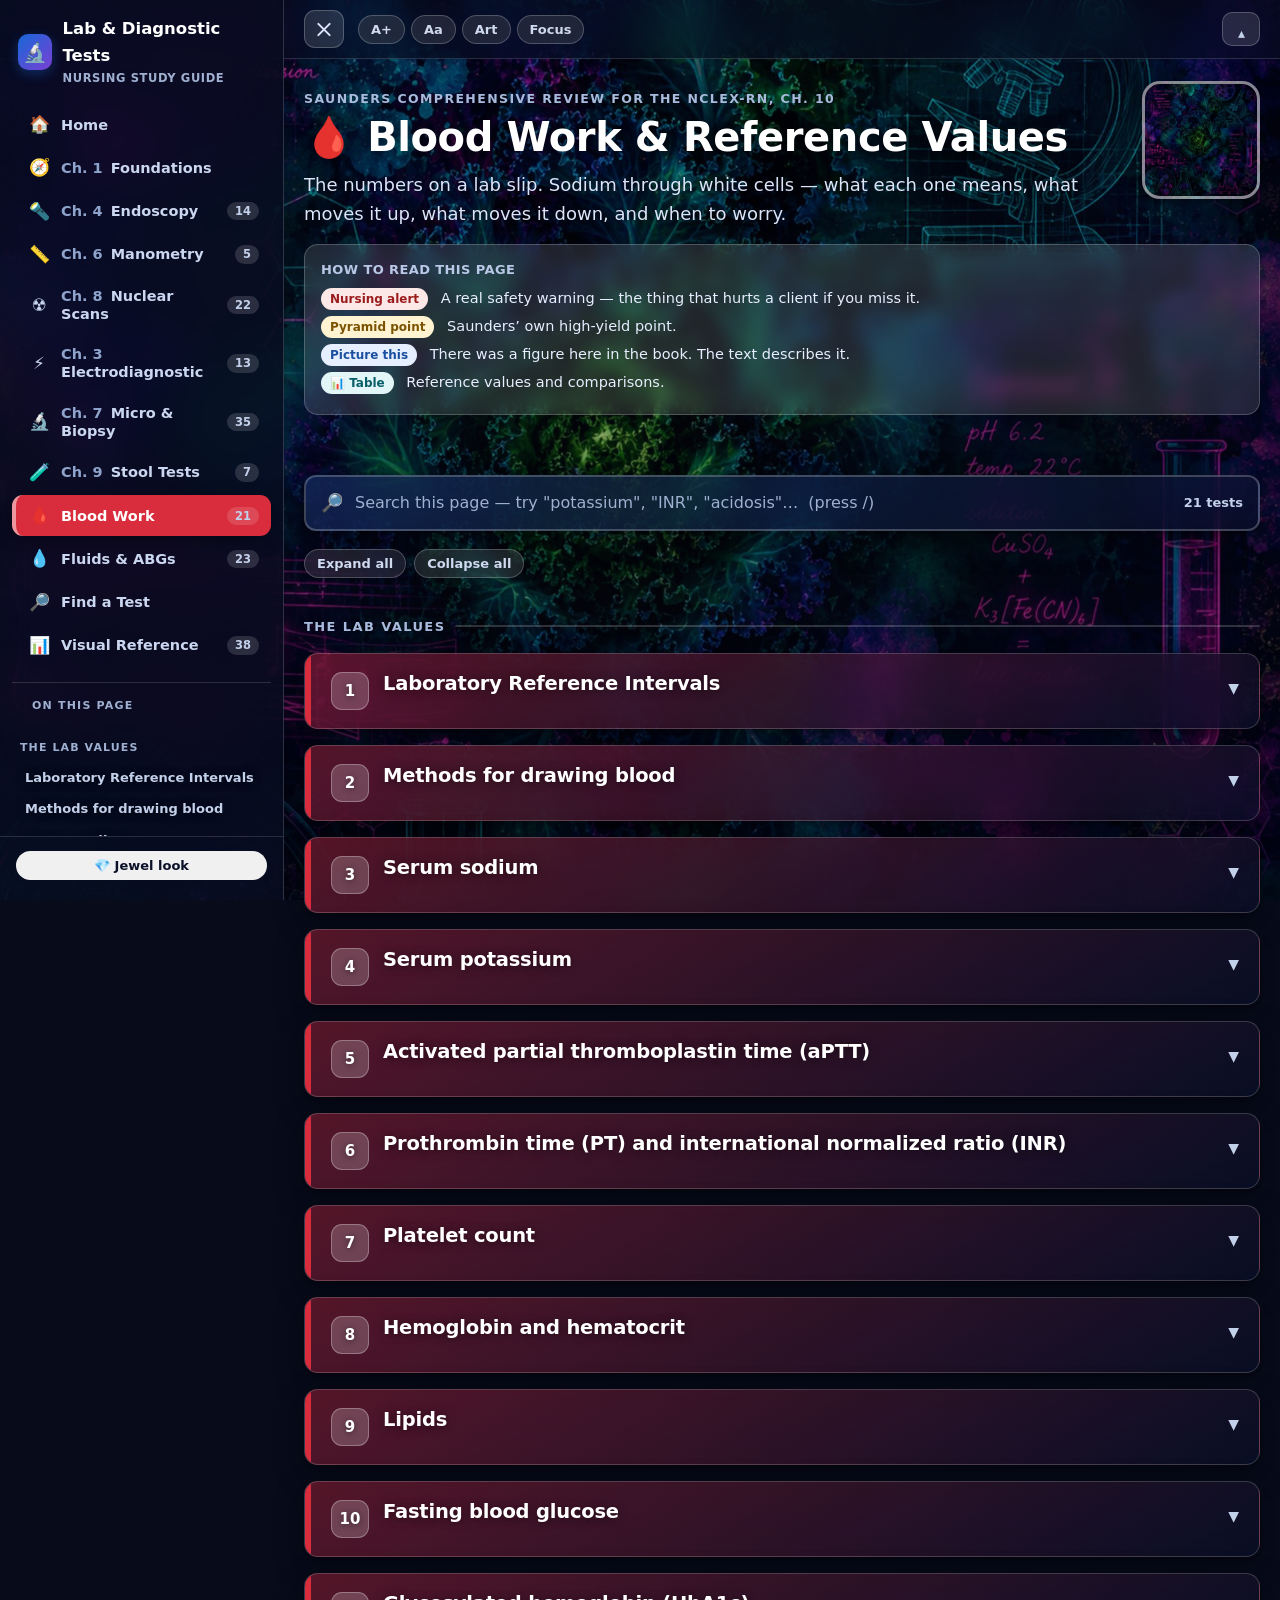
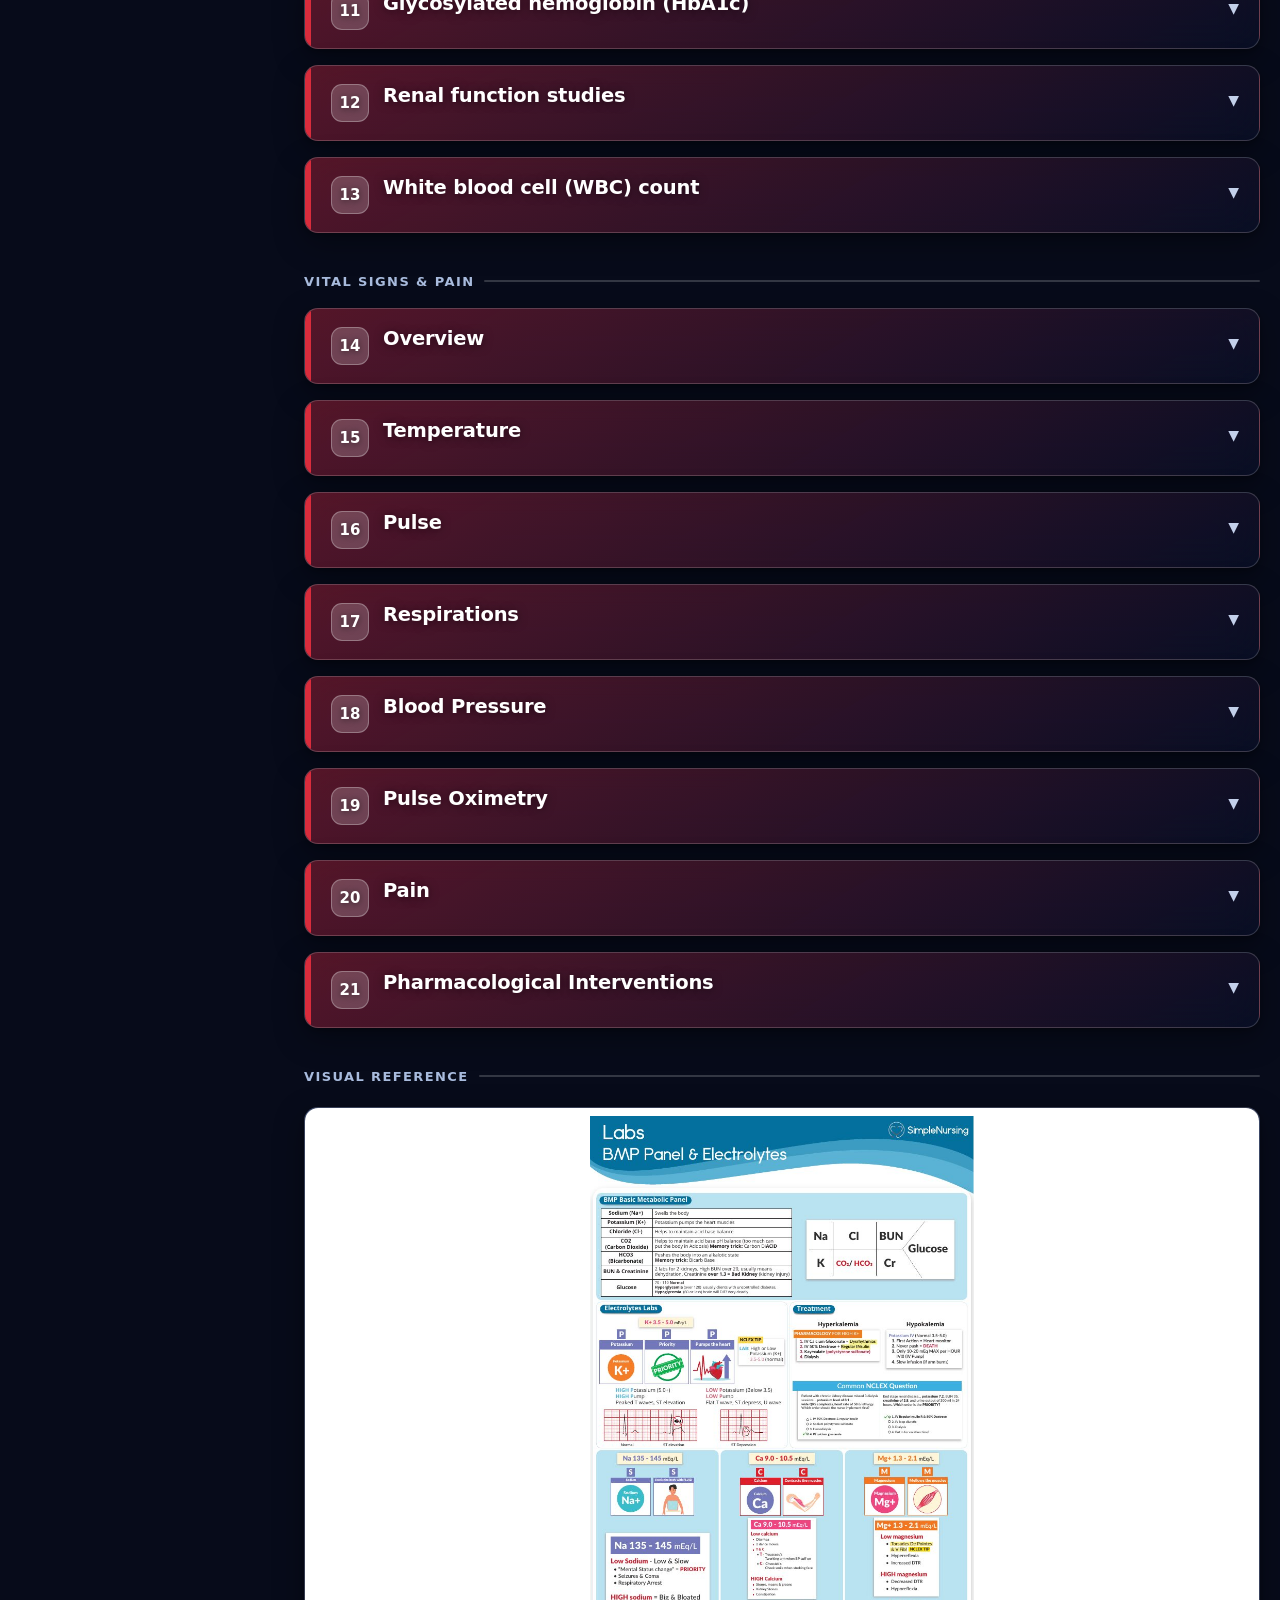
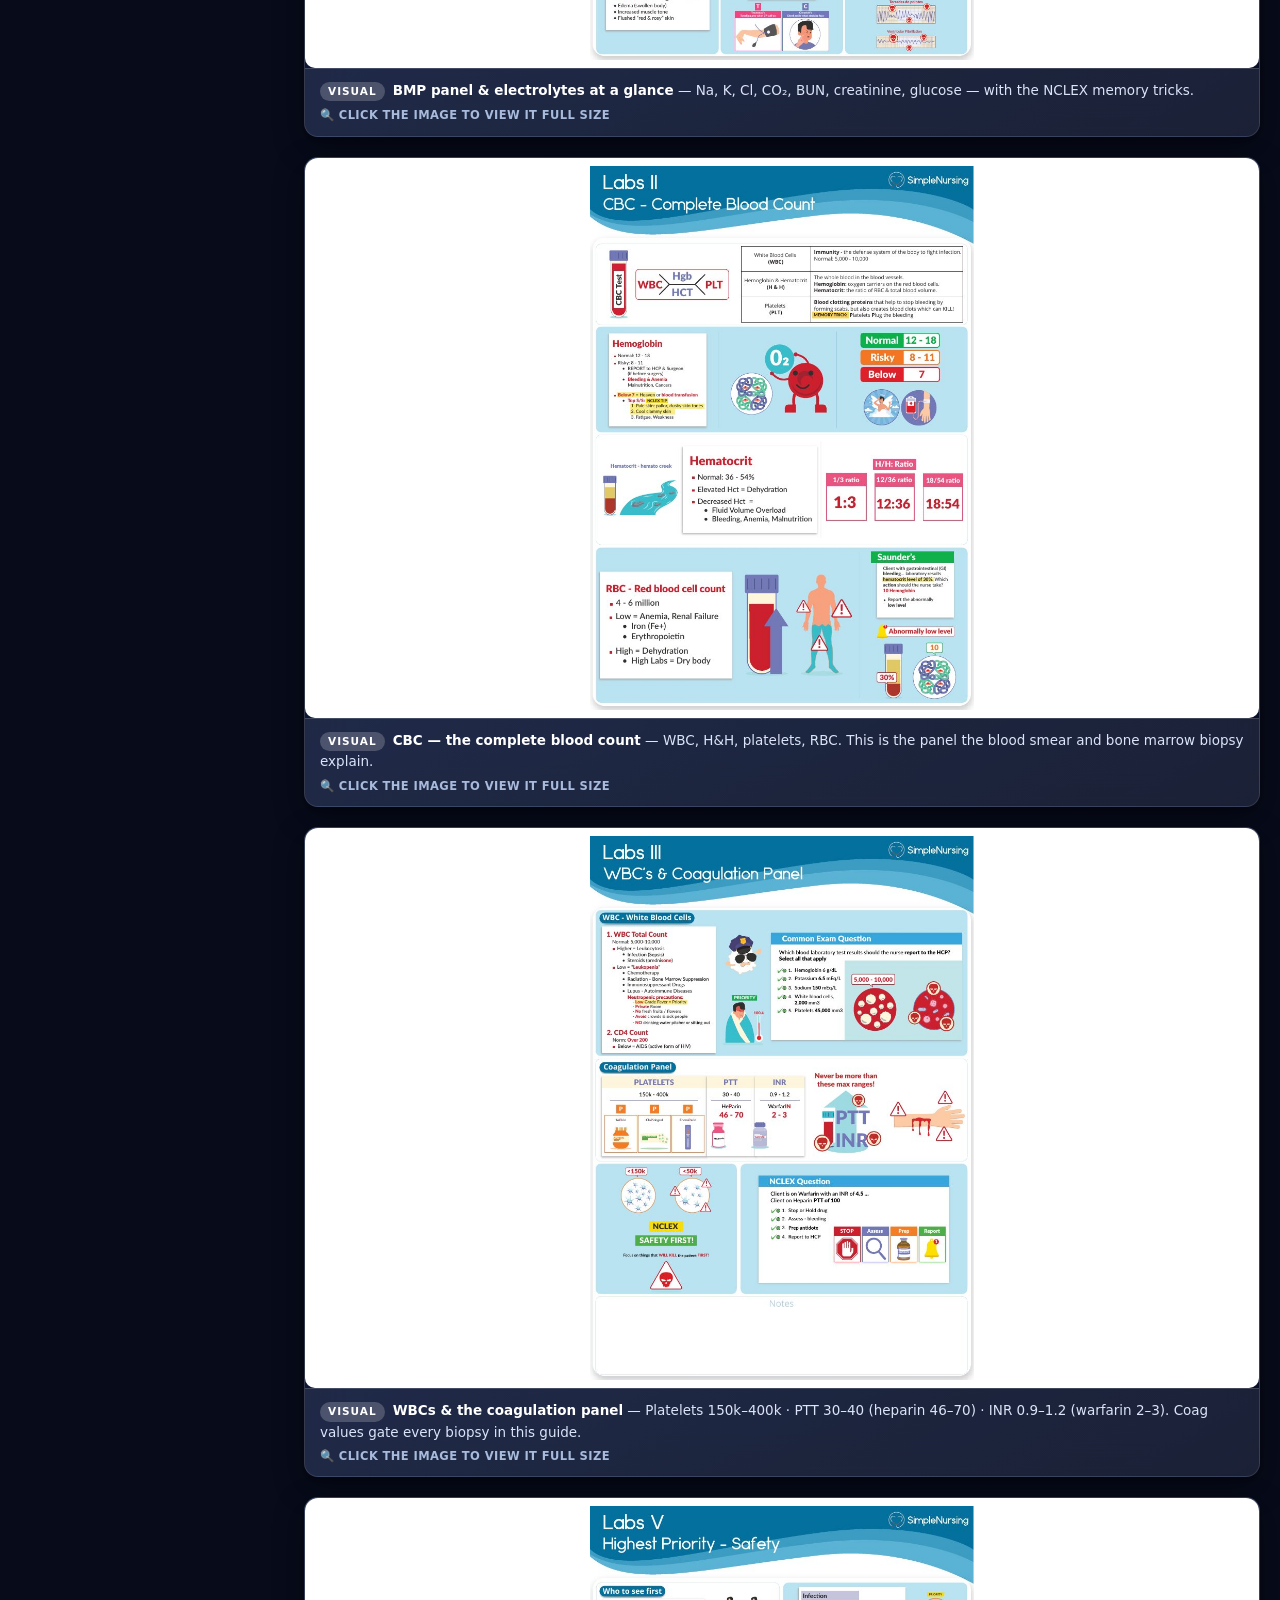
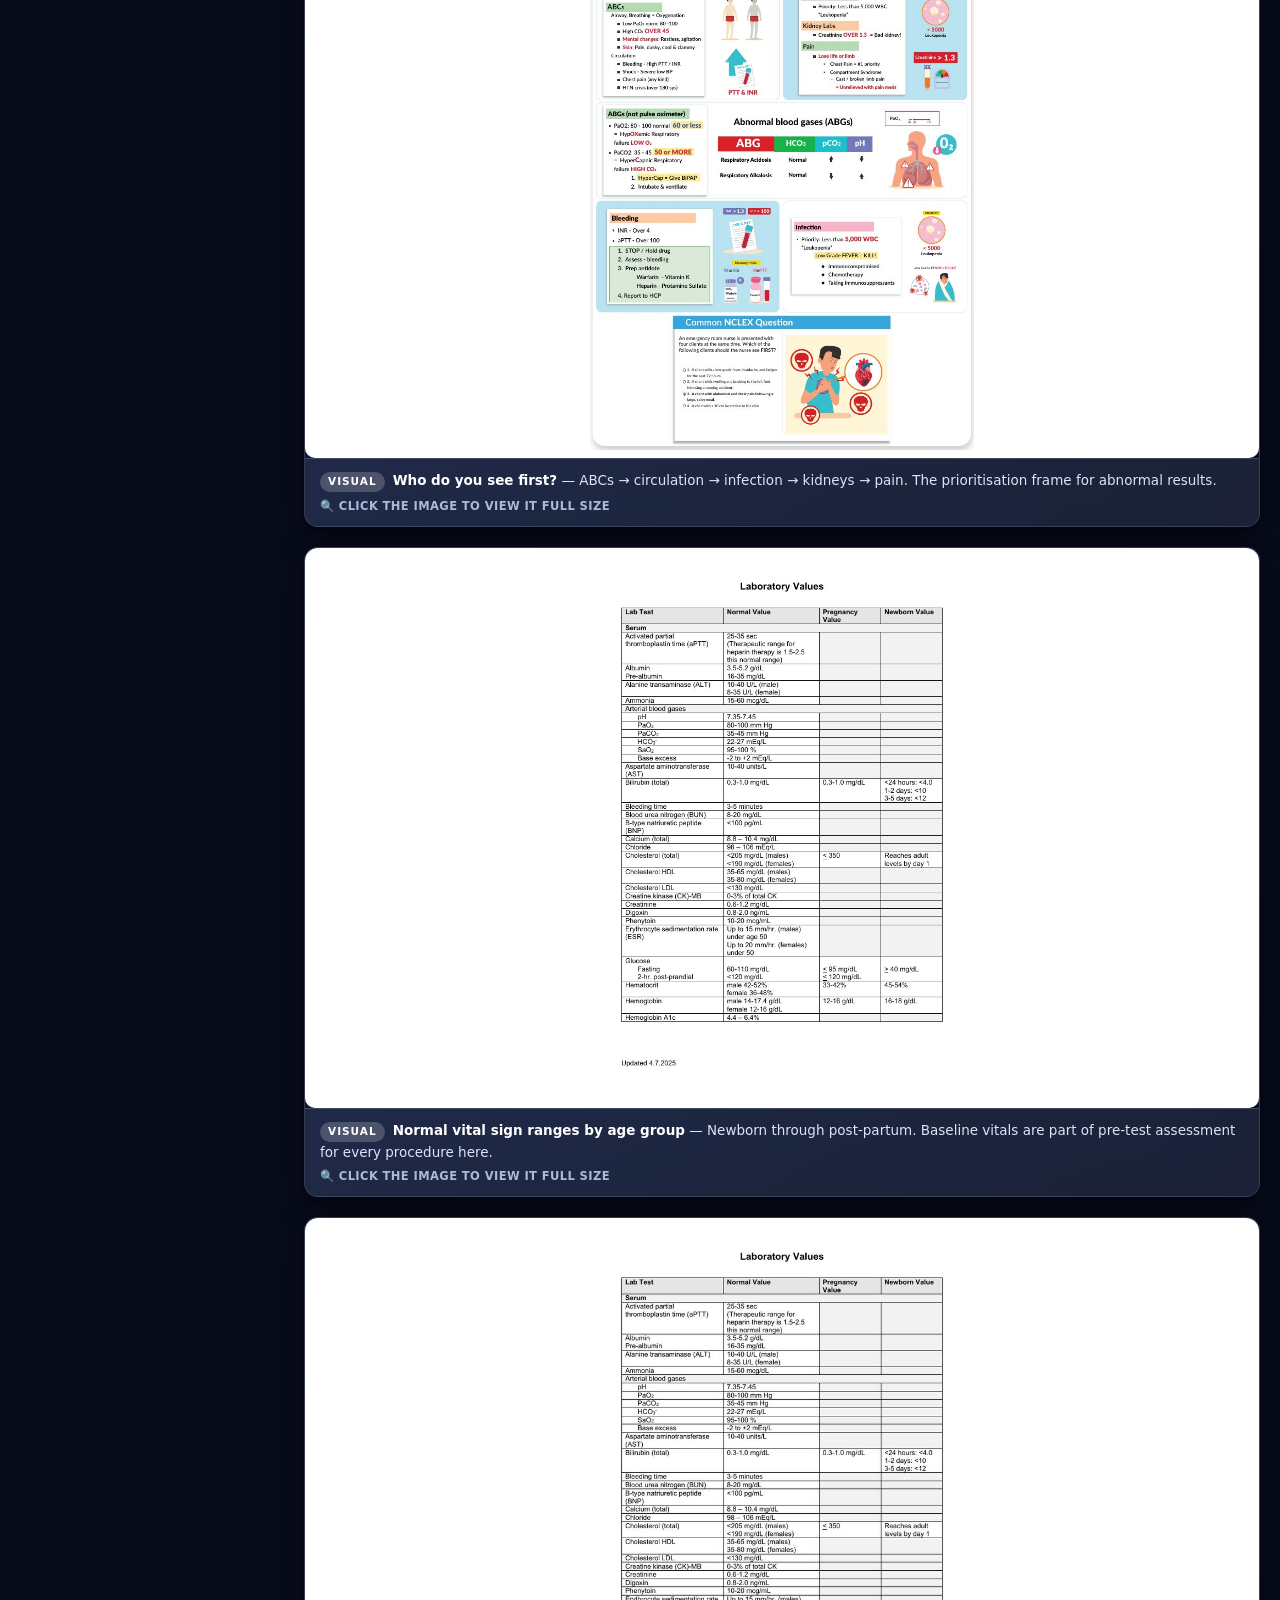
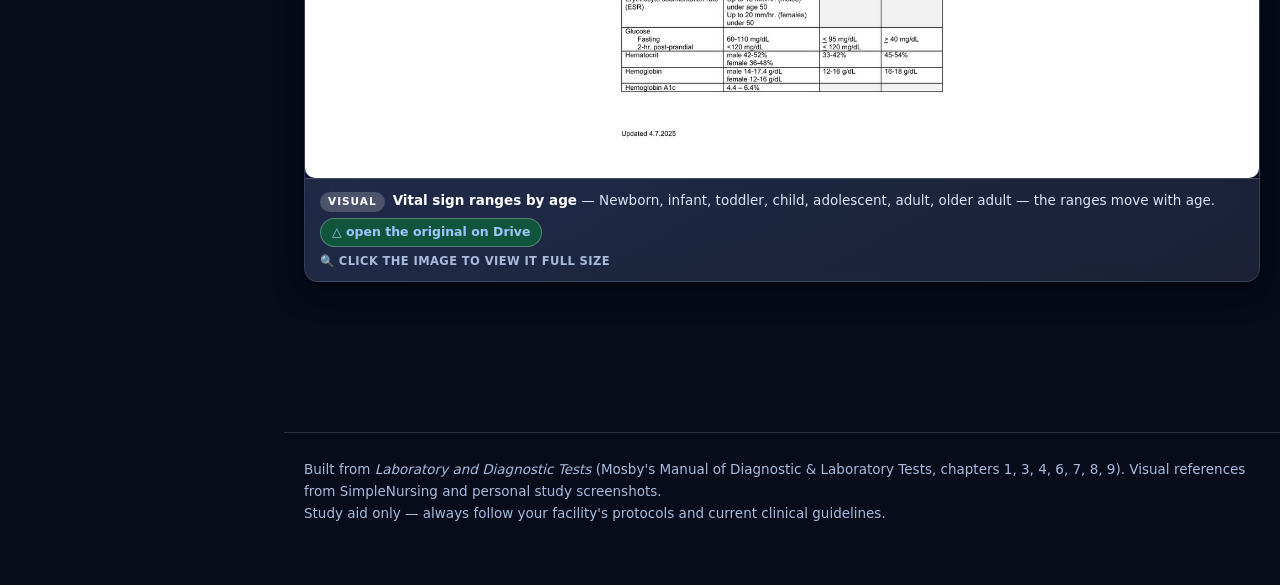
==== pages/bloodwork.html @ 6745cff2 "Add files via upload" ====
<!DOCTYPE html>
<html lang="en">
<head>
<meta charset="utf-8">
<meta name="viewport" content="width=device-width, initial-scale=1">
<title>Blood Work &amp; Reference Values · Lab &amp; Diagnostic Tests</title>
<meta name="description" content="The numbers on a lab slip. Sodium through white cells — what each one means, what moves it up, what moves it down, and when to worry.">
<link rel="icon" href="data:image/svg+xml,<svg xmlns='http://www.w3.org/2000/svg' viewBox='0 0 100 100'><text y='.9em' font-size='90'>🔬</text></svg>">
<link rel="stylesheet" href="../assets/css/style.css">
</head>
<body class="jewel nav-open">
<div class="progress"></div>

<aside class="railnav" id="railnav" aria-label="Site navigation">
  <div class="rail-head">
    <a class="brand" href="../index.html">
      <span class="logo">🔬</span>
      <span>Lab &amp; Diagnostic Tests<small>Nursing study guide</small></span>
    </a>
  </div>
  <nav class="rail-links"><a href="../index.html"><span class="ni">🏠</span><span>Home</span></a><a href="foundations.html" style="--c:#1668d8"><span class="ni">🧭</span><span><b>Ch. 1</b> Foundations</span></a><a href="endoscopy.html" style="--c:#7b3fd4"><span class="ni">🔦</span><span><b>Ch. 4</b> Endoscopy</span><em>14</em></a><a href="manometry.html" style="--c:#0a8f9c"><span class="ni">📏</span><span><b>Ch. 6</b> Manometry</span><em>5</em></a><a href="nuclear.html" style="--c:#b56a00"><span class="ni">☢️</span><span><b>Ch. 8</b> Nuclear Scans</span><em>22</em></a><a href="electro.html" style="--c:#d1197f"><span class="ni">⚡</span><span><b>Ch. 3</b> Electrodiagnostic</span><em>13</em></a><a href="micro.html" style="--c:#0f8a4d"><span class="ni">🔬</span><span><b>Ch. 7</b> Micro &amp; Biopsy</span><em>35</em></a><a href="stool.html" style="--c:#8a5a2b"><span class="ni">🧪</span><span><b>Ch. 9</b> Stool Tests</span><em>7</em></a><a href="bloodwork.html" class="active" style="--c:#d92c3c"><span class="ni">🩸</span><span>Blood Work</span><em>21</em></a><a href="fluids.html" style="--c:#0a8f9c"><span class="ni">💧</span><span>Fluids &amp; ABGs</span><em>23</em></a><a href="find-a-test.html" style="--c:#4b46c9"><span class="ni">🔎</span><span>Find a Test</span></a><a href="lab-values.html" style="--c:#d92c3c"><span class="ni">📊</span><span>Visual Reference</span><em>38</em></a></nav>
  <div class="rail-toc sidebar"><div class="rail-sep">On this page</div><h4 style="margin-top:16px">The lab values</h4><ol><li><a href="#s-laboratory-reference-intervals-1">Laboratory Reference Intervals</a></li><li><a href="#s-methods-for-drawing-blood-2">Methods for drawing blood</a></li><li><a href="#s-serum-sodium-3">Serum sodium</a></li><li><a href="#s-serum-potassium-4">Serum potassium</a></li><li><a href="#s-activated-partial-thromboplastin-time-aptt-5">Activated partial thromboplastin time (aPTT)</a></li><li><a href="#s-prothrombin-time-pt-and-international-normalized-ratio-inr-6">Prothrombin time (PT) and international normalized ratio (INR)</a></li><li><a href="#s-platelet-count-7">Platelet count</a></li><li><a href="#s-hemoglobin-and-hematocrit-8">Hemoglobin and hematocrit</a></li><li><a href="#s-lipids-9">Lipids</a></li><li><a href="#s-fasting-blood-glucose-10">Fasting blood glucose</a></li><li><a href="#s-glycosylated-hemoglobin-hba1c-11">Glycosylated hemoglobin (HbA1c)</a></li><li><a href="#s-renal-function-studies-12">Renal function studies</a></li><li><a href="#s-white-blood-cell-wbc-count-13">White blood cell (WBC) count</a></li></ol><h4 style="margin-top:16px">Vital signs &amp; pain</h4><ol><li><a href="#s-overview-14">Overview</a></li><li><a href="#s-temperature-15">Temperature</a></li><li><a href="#s-pulse-16">Pulse</a></li><li><a href="#s-respirations-17">Respirations</a></li><li><a href="#s-blood-pressure-18">Blood Pressure</a></li><li><a href="#s-pulse-oximetry-19">Pulse Oximetry</a></li><li><a href="#s-pain-20">Pain</a></li><li><a href="#s-pharmacological-interventions-21">Pharmacological Interventions</a></li></ol></div>
  <div class="rail-foot">
    <button class="tool-btn wide" data-toggle="jewel" title="Switch between the jewel-glass look and a plain high-contrast one">💎 Jewel look</button>
  </div>
</aside>
<div class="rail-scrim" id="railScrim" hidden></div>

<header class="topbar">
  <div class="topbar-inner">
    <button class="navtoggle" id="navToggle" aria-label="Show or hide the menu" aria-expanded="true">
      <span></span><span></span><span></span>
    </button>
    <a class="brand brand-top" href="../index.html">
      <span class="logo">🔬</span>
      <span>Lab &amp; Diagnostic Tests<small>Nursing study guide</small></span>
    </a>
    <div class="tools">
      <button class="tool-btn" data-toggle="big-text" title="Larger text">A+</button>
      <button class="tool-btn" data-toggle="dyslexic" title="Easier-to-read font">Aa</button>
      <button class="tool-btn" data-toggle="art-bold" title="Show the background art more strongly">Art</button>
      <button class="tool-btn" data-toggle="focus" title="Dim everything except the card you opened">Focus</button>
    </div>
  </div>
</header>

<div class="page-shell">

<div class="wrap">
  <div class="page-head">
    <div class="eyebrow">Saunders Comprehensive Review for the NCLEX-RN, ch. 10</div>
    <h1>🩸 Blood Work &amp; Reference Values</h1>
    <p class="lede">The numbers on a lab slip. Sodium through white cells — what each one means, what moves it up, what moves it down, and when to worry.</p>
    <div class="head-art" aria-hidden="true"></div><div class="legend"><b>How to read this page</b><ul><li><span class="lg lg-alert">Nursing alert</span> A real safety warning &mdash; the thing that hurts a client if you miss it.</li><li><span class="lg lg-key">Pyramid point</span> Saunders&rsquo; own high-yield point.</li><li><span class="lg lg-pic">Picture this</span> There was a figure here in the book. The text describes it.</li><li><span class="lg lg-tab">&#128202; Table</span> Reference values and comparisons.</li></ul></div>
  </div>
</div>
<div class="wrap">
  <div class="layout">
    <main>
      <div class="searchbar"><span class="sicon">&#128270;</span><input id="search" type="search" placeholder="Search this page &mdash; try &quot;potassium&quot;, &quot;INR&quot;, &quot;acidosis&quot;&hellip;  (press /)" aria-label="Search"><span class="search-count"></span></div><div class="bulk"><button class="tool-btn" data-action="expand-all">Expand all</button><button class="tool-btn" data-action="collapse-all">Collapse all</button></div>
      <div class="section-label">The lab values</div><article class="test-card" id="s-laboratory-reference-intervals-1" data-search="laboratory reference intervals" style="--c:#d92c3c;--cbg:#fdeaec"><button class="test-head" aria-expanded="false"><span class="test-num">1</span><span class="test-title"><h3>Laboratory Reference Intervals</h3></span><span class="chev">&#9660;</span></button><div class="test-body"><div class="sec open" style="--sc:#d92c3c;--sbg:#fdeaec"><div class="sec-body" style="border-top:0"><ul><li>For reference throughout the chapter, see Fig. 10.2 .</li></ul>
<div class="callout c-picture"><b class="lead">Picture this</b>Approximate values for the components of blood in a normal adult.</div></div></div></div></article><article class="test-card" id="s-methods-for-drawing-blood-2" data-search="methods for drawing blood" style="--c:#d92c3c;--cbg:#fdeaec"><button class="test-head" aria-expanded="false"><span class="test-num">2</span><span class="test-title"><h3>Methods for drawing blood</h3></span><span class="chev">&#9660;</span></button><div class="test-body"><div class="sec open" style="--sc:#d92c3c;--sbg:#fdeaec"><div class="sec-body" style="border-top:0"><h5>&#128202; Obtaining a blood sample</h5>
<table class="cmp"><thead><tr><th>Method</th><th>Used for</th><th>Key nursing points</th></tr></thead><tbody>
<tr><th scope="row">Venipuncture</th><td>Most serum and plasma studies</td><td>Apply the tourniquet no longer than 1 minute. Never draw above an IV that is infusing, an AV fistula, a mastectomy side, or a paralyzed arm. Fill tubes in the correct order and invert &mdash; do not shake. Label at the bedside.</td></tr>
<tr><th scope="row">Capillary (finger or heel stick)</th><td>Glucose, hematocrit, newborn screening</td><td>Warm the site, wipe away the first drop, don&rsquo;t squeeze hard (squeezing dilutes the sample with tissue fluid). Heel stick only on the lateral heel in infants.</td></tr>
<tr><th scope="row">Arterial puncture</th><td>Arterial blood gases</td><td>Perform the Allen&rsquo;s test first. Sample goes on ice to the lab. Hold direct pressure 5 minutes &mdash; 20 minutes if the client is on an anticoagulant.</td></tr>
<tr><th scope="row">Central venous access device</th><td>Frequent draws, poor peripheral access</td><td>Stop any infusion, flush, and discard the first waste volume per policy, then draw and flush again. A sample from the lumen carrying the medication gives a falsely high result.</td></tr>
</tbody></table>
<div class="callout c-critical"><b class="lead">Nursing alert</b>Blood drawn from an extremity where an IV solution is infusing can give an inaccurate result &mdash; use the other arm.</div></div></div></div></article><article class="test-card" id="s-serum-sodium-3" data-search="serum sodium" style="--c:#d92c3c;--cbg:#fdeaec"><button class="test-head" aria-expanded="false"><span class="test-num">3</span><span class="test-title"><h3>Serum sodium</h3></span><span class="chev">&#9660;</span></button><div class="test-body"><div class="sec open" style="--sc:#d92c3c;--sbg:#fdeaec"><div class="sec-body" style="border-top:0"><ul><li>A major cation of extracellular fluid</li><li>Maintains osmotic pressure and acid-base balance, and assists in the transmission of nerve impulses</li><li>Is absorbed from the small intestine and excreted in the urine in amounts dependent on dietary intake</li><li>Normal reference interval: <mark class="val">135 to 145 mEq</mark>/L (<mark class="val">135 to 145 mmol</mark>/L)</li></ul>
<div class="callout c-key"><b class="lead">Pyramid point</b>Elevated values occur in the following: dehydration, impaired renal function, increased dietary or IV intake of sodium, primary aldosteronism, use of corticosteroid therapy</div>
<ul><li>Below-normal values occur in the following: Addison’s disease, decreased dietary intake of sodium, diabetic ketoacidosis, diuretic therapy, excessive loss from the gastrointestinal (GI) tract, excessive perspiration, water intoxication</li></ul>
<div class="callout c-critical"><b class="lead">Nursing alert</b>Drawing blood specimens from an extremity in which an IV solution is infusing can produce an inaccurate result, depending on the test being performed and the type of solution infusing. Prolonged use of a tourniquet before venous sampling can increase the blood level of potassium, producing an inaccurate result.</div>
</div></div></div></article><article class="test-card" id="s-serum-potassium-4" data-search="serum potassium" style="--c:#d92c3c;--cbg:#fdeaec"><button class="test-head" aria-expanded="false"><span class="test-num">4</span><span class="test-title"><h3>Serum potassium</h3></span><span class="chev">&#9660;</span></button><div class="test-body"><div class="sec open" style="--sc:#d92c3c;--sbg:#fdeaec"><div class="sec-body" style="border-top:0"><div class="callout c-key"><b class="lead">Pyramid point</b>A major intracellular cation, potassium regulates cellular water balance, electrical conduction in muscle cells, and acid-base balance.</div>
<ul><li>The body obtains potassium through dietary ingestion and the kidneys preserve or excrete potassium, depending on cellular need.</li><li>Potassium levels are used to evaluate cardiac function, renal function, gastrointestinal function, and the need for IV replacement therapy.</li><li>If the client is receiving a potassium supplementation, this needs to be noted on the laboratory form.</li><li>Normal reference interval: <mark class="val">3.5 to 5.0 mEq</mark>/L (<mark class="val">3.5 to 5.0 mmol</mark>/L)</li></ul>
<div class="callout c-key"><b class="lead">Pyramid point</b>Elevated values occur in the following: acute kidney injury or chronic kidney disease, Addison’s disease, dehydration, diabetic ketoacidosis, excessive dietary or IV intake of potassium, massive tissue destruction, metabolic acidosis</div>
<ul><li>Below-normal values occur in the following: burns, Cushing’s syndrome, deficient dietary intake of potassium, diarrhea (severe), diuretic therapy, GI fistula, insulin administration, pyloric obstruction, starvation, vomiting</li><li>Clients with elevated white blood cell (WBC) counts and platelet counts may have falsely elevated potassium levels.</li></ul></div></div></div></article><article class="test-card" id="s-activated-partial-thromboplastin-time-aptt-5" data-search="activated partial thromboplastin time (aptt)" style="--c:#d92c3c;--cbg:#fdeaec"><button class="test-head" aria-expanded="false"><span class="test-num">5</span><span class="test-title"><h3>Activated partial thromboplastin time (aPTT)</h3></span><span class="chev">&#9660;</span></button><div class="test-body"><div class="sec open" style="--sc:#d92c3c;--sbg:#fdeaec"><div class="sec-body" style="border-top:0"><ul><li>The aPTT evaluates how well the coagulation sequence (intrinsic clotting system) is functioning by measuring the amount of time it takes in seconds for recalcified citrated plasma to clot after partial thromboplastin is added to it.</li><li>The test screens for deficiencies and inhibitors of all factors, except factors VII and XIII.</li></ul>
<div class="callout c-key"><b class="lead">Pyramid point</b>Usually, the aPTT is used to monitor the effectiveness of heparin therapy and screen for coagulation disorders.</div>
<ul><li>Normal reference interval: <mark class="val">30 to 40 seconds</mark> (conventional and SI units [International System of Units]), depending on the type of activator used.</li><li>If the client is receiving intermittent heparin therapy, draw the blood sample <mark class="val">1 hour</mark> before the next scheduled dose.</li><li><mark class="danger">Do not</mark> draw samples from an arm into which heparin is infusing.</li><li>Transport specimen to the laboratory <mark class="danger">immediately</mark>.</li><li>Provide direct pressure to the venipuncture site for <mark class="val">3 to 5 minutes</mark>.</li><li>The aPTT should be between 1.5 and 2.5 times normal when the client is receiving heparin therapy.</li><li>Elevated values occur in the following: deficiency of one or more of the following: factor I, II, V, or VIII; factors IX and X; factor XI; and factor XII; hemophilia; heparin therapy; liver disease</li></ul>
<div class="callout c-critical"><b class="lead">Nursing alert</b>If the aPTT value is prolonged (longer than <mark class="val">100 seconds</mark> or per agency policy) in a client receiving IV heparin therapy or in any client at risk for thrombocytopenia, initiate <span class="term">bleeding</span> precautions.</div>
</div></div></div></article><article class="test-card" id="s-prothrombin-time-pt-and-international-normalized-ratio-inr-6" data-search="prothrombin time (pt) and international normalized ratio (inr)" style="--c:#d92c3c;--cbg:#fdeaec"><button class="test-head" aria-expanded="false"><span class="test-num">6</span><span class="test-title"><h3>Prothrombin time (PT) and international normalized ratio (INR)</h3></span><span class="chev">&#9660;</span></button><div class="test-body"><div class="sec open" style="--sc:#d92c3c;--sbg:#fdeaec"><div class="sec-body" style="border-top:0"><ul><li>Prothrombin is a vitamin K–dependent glycoprotein produced by the liver that is necessary for fibrin clot formation.</li><li>Each laboratory establishes a normal or control value based on the method used to perform the PT test.</li><li>The PT measures the amount of time it takes in seconds for clot formation and is used to monitor response to warfarin sodium therapy or to screen for dysfunction of the extrinsic clotting system resulting from liver disease, vitamin K deficiency, or disseminated intravascular coagulation.</li><li>A PT value within <mark class="val">2 seconds</mark> (plus or minus) of the control is considered normal.</li><li>The INR is a frequently used test to measure the effects of some anticoagulants.</li><li>The INR standardizes the PT ratio and is calculated in the laboratory setting by raising the observed PT ratio to the power of the international sensitivity index specific to the thromboplastin reagent used.</li><li>If a PT is prescribed, a <span class="term">baseline</span> specimen should be drawn before anticoagulation therapy is started; note the time of collection on the laboratory form.</li><li>Provide direct pressure to the venipuncture site for <mark class="val">3 to 5 minutes</mark>.</li><li>Concurrent warfarin therapy with heparin therapy can lengthen the PT for up to <mark class="val">5 hours</mark> after dosing.</li></ul>
<div class="callout c-key"><b class="lead">Pyramid point</b>Diets high in green leafy vegetables can increase the absorption of vitamin K, which shortens the PT.</div>
<div class="callout c-key"><b class="lead">Pyramid point</b>Orally administered anticoagulation therapy usually maintains the PT at 1.5 to 2 times the laboratory control value.</div>
<ul><li>Normal reference intervals</li><li>PT: <mark class="val">11 to 12.5 seconds</mark> (conventional and SI units)</li><li>INR: 0.81 to 1.20 (conventional and SI units)</li><li>For both the PT and INR, elevated values occur in the following: deficiency of one or more of the following: factor I, II, V, VII, or X; liver disease; vitamin K deficiency; warfarin therapy</li></ul>
<div class="callout c-critical"><b class="lead">Nursing alert</b>If the PT value is longer than <mark class="val">25 seconds</mark> and the INR is greater than 3.0 in a client receiving standard warfarin therapy (or per agency policy), initiate <span class="term">bleeding</span> precautions.</div>
</div></div></div></article><article class="test-card" id="s-platelet-count-7" data-search="platelet count" style="--c:#d92c3c;--cbg:#fdeaec"><button class="test-head" aria-expanded="false"><span class="test-num">7</span><span class="test-title"><h3>Platelet count</h3></span><span class="chev">&#9660;</span></button><div class="test-body"><div class="sec open" style="--sc:#d92c3c;--sbg:#fdeaec"><div class="sec-body" style="border-top:0"><ul><li>Platelets function in hemostatic plug formation, clot retraction, and coagulation factor activation.</li><li>Platelets are produced by the bone marrow to function in hemostasis.</li><li>Normal reference interval: <mark class="val">150,000 to 400,000 mm</mark> 3 (150 to 400 × 10 9 /L)</li><li>Elevated values occur in the following: acute infections, chronic granulocytic leukemia, chronic pancreatitis, cirrhosis, collagen disorders, polycythemia, and postsplenectomy; high altitudes and chronic cold weather can increase values.</li><li>Below-normal values occur in the following: acute leukemia, chemotherapy, disseminated intravascular coagulation, hemorrhage, <span class="term">infection</span>, systemic lupus erythematosus, thrombocytopenic purpura.</li><li>Monitor the venipuncture site for <span class="term">bleeding</span> in clients with known thrombocytopenia.</li><li><span class="term">Bleeding</span> precautions should be instituted in clients when the platelet count falls sufficiently below the normal level; the specific value for implementing <span class="term">bleeding</span> precautions usually is determined by agency policy.</li></ul>
<div class="callout c-critical"><b class="lead">Nursing alert</b>Monitor the platelet count closely in clients receiving chemotherapy because of the risk for thrombocytopenia. In addition, any client who will be having an invasive procedure (such as a liver <span class="term">biopsy</span> or thoracentesis) should have coagulation studies and platelet counts done before the procedure.</div>
</div></div></div></article><article class="test-card" id="s-hemoglobin-and-hematocrit-8" data-search="hemoglobin and hematocrit" style="--c:#d92c3c;--cbg:#fdeaec"><button class="test-head" aria-expanded="false"><span class="test-num">8</span><span class="test-title"><h3>Hemoglobin and hematocrit</h3></span><span class="chev">&#9660;</span></button><div class="test-body"><div class="sec open" style="--sc:#d92c3c;--sbg:#fdeaec"><div class="sec-body" style="border-top:0"><ul><li>Hemoglobin is the main component of erythrocytes and serves as the vehicle for transporting oxygen and carbon dioxide.</li><li>Hematocrit represents red blood cell (RBC) mass and is an important measurement in the presence of anemia or polycythemia ( Table 10.2 ).</li></ul>
<h5>📊 Hemoglobin and Hematocrit: Reference Intervals</h5>
<div class="cmp-wrap"><h5>&#128202; Hemoglobin &amp; hematocrit &mdash; reference intervals</h5><table class="cmp"><thead><tr><th>Test</th><th>Male adult</th><th>Female adult</th></tr></thead><tbody><tr><th scope="row">Hemoglobin (altitude dependent)</th><td>14&ndash;18 g/dL (140&ndash;180 g/L)</td><td>12&ndash;16 g/dL (120&ndash;160 g/L)</td></tr><tr><th scope="row">Hematocrit (altitude dependent)</th><td>42%&ndash;52% (0.42&ndash;0.52)</td><td>37%&ndash;47% (0.37&ndash;0.47)</td></tr></tbody></table></div><ul><li>Fasting is not required for this test.</li><li>Elevated values occur in the following:</li><li>Hemoglobin: chronic obstructive pulmonary disease, high altitudes, polycythemia</li><li>Hematocrit: dehydration, high altitudes, polycythemia</li><li>Below-normal values occur in the following:</li><li>Hemoglobin: anemia, hemorrhage</li><li>Hematocrit: anemia, bone marrow failure, hemorrhage, leukemia, overhydration</li></ul></div></div></div></article><article class="test-card" id="s-lipids-9" data-search="lipids" style="--c:#d92c3c;--cbg:#fdeaec"><button class="test-head" aria-expanded="false"><span class="test-num">9</span><span class="test-title"><h3>Lipids</h3></span><span class="chev">&#9660;</span></button><div class="test-body"><div class="sec open" style="--sc:#d92c3c;--sbg:#fdeaec"><div class="sec-body" style="border-top:0"><ul><li>Blood lipids consist primarily of cholesterol, triglycerides, and phospholipids.</li><li>Lipid assessment includes total cholesterol, high-density lipoprotein (HDL), low-density lipoprotein (LDL), and triglycerides.</li><li>Cholesterol is present in all body tissues and is a major component of LDLs, brain and nerve cells, cell membranes, and some gallbladder stones.</li><li>Low-density lipoprotein (LDL) transports cholesterol from the liver to the tissues of the body.</li><li>Triglycerides are synthesized in the liver from fatty acids, protein, and glucose and are obtained from the diet.</li><li>Increased cholesterol levels, LDL levels, and triglyceride levels place the client at risk for coronary artery disease.</li><li>HDL helps protect against the risk of coronary artery disease.</li><li>Instruct the client to abstain from food and fluid, except for water, for <mark class="val">12 to 14 hours</mark> and from alcohol for <mark class="val">24 hours</mark> before the test.</li><li>Instruct the client to <mark class="danger">avoid</mark> consuming high-cholesterol foods with the evening meal before the test.</li><li>Normal reference intervals ( Table 10.3 )</li></ul>
<h5>📊 Lipids: Reference Intervals</h5>
<div class="cmp-wrap"><h5>&#128202; Lipids &mdash; reference intervals</h5><table class="cmp"><thead><tr><th>Lipid</th><th>Reference interval</th></tr></thead><tbody><tr><th scope="row">Total cholesterol</th><td>Less than 200 mg/dL (less than 5.2 mmol/L)</td></tr><tr><th scope="row">LDL cholesterol</th><td>Less than 130 mg/dL (less than 3.37 mmol/L) &mdash; optimal is under 100</td></tr><tr><th scope="row">HDL cholesterol</th><td>Male: above 45 mg/dL &nbsp;·&nbsp; Female: above 55 mg/dL &mdash; higher is protective</td></tr><tr><th scope="row">Triglycerides</th><td>Male: 40&ndash;160 mg/dL (0.45&ndash;1.81 mmol/L) &nbsp;·&nbsp; Female: 35&ndash;135 mg/dL (0.40&ndash;1.52 mmol/L)</td></tr></tbody></table><p class="cmp-note">Ranges vary slightly by lab and by edition &mdash; check the interval printed on your own lab report and your Saunders Table 10.3.</p></div><div class="callout c-key"><b class="lead">Pyramid point</b>Elevated values occur in the following:</div>
<ul><li>Cholesterol, LDL: biliary obstruction, cirrhosis hyperlipidemia, hypothyroidism, idiopathic hypercholesterolemia, renal disease, uncontrolled diabetes, oral contraceptive use</li><li>Triglycerides: diabetes mellitus, hyperlipidemia, hypothyroidism, liver disease</li><li>Below-normal values occur in the following:</li><li>Cholesterol, LDL: extensive liver disease, hyperthyroidism, malnutrition, use of corticosteroid therapy</li><li>Triglycerides: hyperthyroidism, malabsorption syndrome, malnutrition</li></ul></div></div></div></article><article class="test-card" id="s-fasting-blood-glucose-10" data-search="fasting blood glucose" style="--c:#d92c3c;--cbg:#fdeaec"><button class="test-head" aria-expanded="false"><span class="test-num">10</span><span class="test-title"><h3>Fasting blood glucose</h3></span><span class="chev">&#9660;</span></button><div class="test-body"><div class="sec open" style="--sc:#d92c3c;--sbg:#fdeaec"><div class="sec-body" style="border-top:0"><ul><li>Glucose is a monosaccharide found in fruits and is formed from the digestion of carbohydrates and the conversion of glycogen by the liver.</li><li>Glucose is the main source of cellular energy for the body and is essential for brain and erythrocyte function.</li><li>Fasting blood glucose levels are used to assist in diagnosing diabetes mellitus and hypoglycemia.</li><li>Instruct the client to fast for <mark class="val">8 to 12 hours</mark> before the test.</li><li>Instruct a client with diabetes mellitus to withhold morning insulin or oral hypoglycemic medication until after the blood is drawn.</li><li>Normal reference interval: glucose (fasting) <mark class="val">70-99 mg</mark>/dL (<mark class="val">3.9-5.5 mmol</mark>/L)</li><li>Elevated values occur in the following: acute stress, cerebral lesions, Cushing’s syndrome, diabetes mellitus, hyperthyroidism, pancreatic insufficiency</li><li>Below-normal values occur in the following: Addison’s disease, hepatic disease, hypothyroidism, insulin overdosage, pancreatic tumor, pituitary hypofunction, postdumping syndrome</li></ul></div></div></div></article><article class="test-card" id="s-glycosylated-hemoglobin-hba1c-11" data-search="glycosylated hemoglobin (hba1c)" style="--c:#d92c3c;--cbg:#fdeaec"><button class="test-head" aria-expanded="false"><span class="test-num">11</span><span class="test-title"><h3>Glycosylated hemoglobin (HbA1c)</h3></span><span class="chev">&#9660;</span></button><div class="test-body"><div class="sec open" style="--sc:#d92c3c;--sbg:#fdeaec"><div class="sec-body" style="border-top:0"><ul><li>HbA1c is blood glucose bound to hemoglobin.</li><li>Hemoglobin A1c (glycosylated hemoglobin A; HbA1c) is a reflection of how well blood glucose levels have been controlled for the past <mark class="val">3 to 4 months</mark>.</li><li>Fasting is not required before the test.</li><li>Normal reference interval: &lt;<mark class="val">5.7%</mark>. A level of <mark class="val">5.7%</mark> to <mark class="val">6.4%</mark> indicates prediabetes, and a level of <mark class="val">6.5%</mark> or more indicates diabetes. Within the <mark class="val">5.7%</mark> to <mark class="val">6.4%</mark> prediabetes range, the higher your HbA1c, the greater your risk is for developing type 2 diabetes (American Diabetes Association, 2020, https://www.diabetes.org/a1c ).</li><li>Elevated values occur in the following: nondiabetic hyperglycemia, poorly controlled diabetes mellitus</li><li>Below-normal values occur in the following: chronic blood loss, chronic kidney disease, <span class="term">pregnancy</span>, sickle cell anemia</li><li>HbA1c and estimated average glucose (eAG) reference intervals ( Table 10.4 )</li></ul>
<h5>📊 Glycosylated Hemoglobin (HbA1c) and Estimated Average Glucose (eAG)</h5>
<div class="cmp-wrap"><h5>&#128202; HbA1c &rarr; estimated average glucose (eAG)</h5><table class="cmp"><thead><tr><th>HbA1c</th><th>eAG</th><th>SI</th></tr></thead><tbody><tr><th scope="row">5%</th><td>97 mg/dL</td><td>5.4 mmol/L</td></tr><tr><th scope="row">6%</th><td>125 mg/dL</td><td>6.9 mmol/L</td></tr><tr><th scope="row">7%</th><td>154 mg/dL</td><td>8.6 mmol/L</td></tr><tr><th scope="row">8%</th><td>183 mg/dL</td><td>10.2 mmol/L</td></tr><tr><th scope="row">9%</th><td>212 mg/dL</td><td>11.8 mmol/L</td></tr><tr><th scope="row">10%</th><td>240 mg/dL</td><td>13.3 mmol/L</td></tr><tr><th scope="row">11%</th><td>269 mg/dL</td><td>14.9 mmol/L</td></tr><tr><th scope="row">12%</th><td>298 mg/dL</td><td>16.6 mmol/L</td></tr></tbody></table><p class="cmp-note"><b>Normal</b> under 5.7% &nbsp;·&nbsp; <b>Prediabetes</b> 5.7&ndash;6.4% &nbsp;·&nbsp; <b>Diabetes</b> 6.5% or higher. Most adults with diabetes aim for under 7%. HbA1c reflects the last 3 months, so it can&rsquo;t be faked by fasting the morning of the draw. <br>Source: American Diabetes Association (2020); Pagana &amp; Pagana, <i>Mosby&rsquo;s Diagnostic and Laboratory Test Reference</i>.</p></div></div></div></div></article><article class="test-card" id="s-renal-function-studies-12" data-search="renal function studies" style="--c:#d92c3c;--cbg:#fdeaec"><button class="test-head" aria-expanded="false"><span class="test-num">12</span><span class="test-title"><h3>Renal function studies</h3></span><span class="chev">&#9660;</span></button><div class="test-body"><div class="sec open" style="--sc:#d92c3c;--sbg:#fdeaec"><div class="sec-body" style="border-top:0"><div class="callout c-key"><b class="lead">Pyramid point</b>Serum creatinine</div>
<ul><li>Creatinine is a specific indicator of renal function.</li><li>Increased levels of creatinine indicate a slowing of the glomerular filtration rate.</li><li>Instruct the client to <mark class="danger">avoid</mark> excessive exercise for <mark class="val">8 hours</mark> and excessive red meat intake for <mark class="val">24 hours</mark> before the test.</li><li>Normal reference interval: Male: <mark class="val">0.6 to 1.2 mg</mark>/dL (53 to 106 mcmol/L); female: <mark class="val">0.5 to 1.1 mg</mark>/dL (44 to 97 mcmol/L)</li><li>Elevated values occur in severe renal disease.</li><li>Below-normal values occur in diseases with decreased muscle mass such as muscular dystrophy and myasthenia gravis.</li></ul>
<div class="callout c-key"><b class="lead">Pyramid point</b>Blood urea nitrogen (BUN)</div>
<ul><li>Urea nitrogen is the nitrogen portion of urea, a substance formed in the liver through an enzymatic protein breakdown process.</li><li>Urea is normally freely filtered through the renal glomeruli, with a small amount reabsorbed in the tubules and the remainder excreted in the urine.</li><li>BUN and creatinine ratios should be analyzed when renal function is evaluated.</li><li>Normal reference interval: <mark class="val">10 to 20 mg</mark>/dL (<mark class="val">3.6 to 7.1 mmol</mark>/L)</li><li>Elevated levels indicate a slowing of the glomerular filtration rate.</li><li>Elevated values occur in the following: burns, dehydration, GI <span class="term">bleeding</span>, increase in protein catabolism (fever, stress), renal disease, shock, urinary tract <span class="term">infection</span></li><li>Below-normal values occur in the following: fluid overload, malnutrition, severe liver damage, syndrome of inappropriate antidiuretic hormone</li></ul></div></div></div></article><article class="test-card" id="s-white-blood-cell-wbc-count-13" data-search="white blood cell (wbc) count" style="--c:#d92c3c;--cbg:#fdeaec"><button class="test-head" aria-expanded="false"><span class="test-num">13</span><span class="test-title"><h3>White blood cell (WBC) count</h3></span><span class="chev">&#9660;</span></button><div class="test-body"><div class="sec open" style="--sc:#d92c3c;--sbg:#fdeaec"><div class="sec-body" style="border-top:0"><ul><li>WBCs function in the immune defense system of the body.</li><li>The WBC differential provides specific information on WBC types.</li><li>A “shift to the left” (in the differential) means that an increased number of immature neutrophils are present in the blood.</li><li>A low total WBC count with a left shift indicates a recovery from bone marrow depression or an <span class="term">infection</span> of such intensity that the demand for neutrophils in the tissue is higher than the capacity of the bone marrow to release them into the circulation.</li><li>A high total WBC count with a left shift indicates an increased release of neutrophils by the bone marrow in response to an overwhelming <span class="term">infection</span> or inflammation.</li><li>An increased neutrophil count with a left shift is usually associated with bacterial <span class="term">infection</span>.</li><li>A “shift to the right” means that cells have more than the usual number of nuclear segments; found in liver disease, Down’s syndrome, and megaloblastic and pernicious anemia.</li><li>Normal reference interval: <mark class="val">5000 to 10,000 mm</mark> 3 (5.0 to 10.0 × 10 9 /L)</li><li>Elevated values occur in the following: inflammatory and infectious processes, leukemia</li><li>Below-normal values occur in the following: aplastic anemia, autoimmune diseases, overwhelming <span class="term">infection</span>, side effects of chemotherapy and irradiation</li></ul>
<div class="callout c-critical"><b class="lead">Nursing alert</b>Monitor the WBC count and differential closely in clients receiving chemotherapy because of the risk for neutropenia; neutropenia places the client at risk for <span class="term">infection</span>.</div>
</div></div></div></article><div class="section-label">Vital signs &amp; pain</div><article class="test-card" id="s-overview-14" data-search="overview" style="--c:#d92c3c;--cbg:#fdeaec"><button class="test-head" aria-expanded="false"><span class="test-num">14</span><span class="test-title"><h3>Overview</h3></span><span class="chev">&#9660;</span></button><div class="test-body"><div class="sec open" style="--sc:#d92c3c;--sbg:#fdeaec"><div class="sec-body" style="border-top:0"><h5>Description</h5>
<ul><li><span class="term">Vital signs</span> include temperature, pulse, respirations, blood pressure (BP), oxygen saturation (pulse oximetry), and pain assessment.</li></ul>
<h5>Guidelines for measuring <span class="term">vital signs</span></h5>
<ul><li>Initial measurement of <span class="term">vital signs</span> provides <span class="term">baseline</span> data on a client’s health status and is used to help identify changes in the client’s health status.</li></ul>
<div class="callout c-key"><b class="lead">Pyramid point</b>Some vital sign measurements (temperature, pulse, respirations, BP, pulse oximetry) may be delegated to assistive personnel (AP), but the nurse is responsible for interpreting the findings.</div>
<ul><li>The nurse collaborates with the primary health care provider (PHCP) in determining the frequency of vital sign assessment and also makes independent decisions regarding their frequency on the basis of the client’s status.</li></ul>
<div class="callout c-critical"><b class="lead">Nursing alert</b>The nurse ensures that vital sign measurements are documented correctly and reports abnormal, unexpected findings to the PHCP.</div>
<h5>When <span class="term">vital signs</span> are measured</h5>
<ul><li>On initial contact with a client (e.g., when a client is admitted to a health care facility; clinic visits, home care visits)</li><li>During physical assessment of a client</li><li>Before and after an invasive diagnostic procedure or surgical procedure</li><li>During the administration of medication that affects the cardiac, respiratory, or temperature-controlling functions (e.g., in a client who has a fever; a client taking a antihypertensive medication or other cardiac medication); may be required before, during, and after administration of the medication</li><li>Before, during, and after a blood transfusion</li><li>Whenever a client’s condition changes or the client verbalizes unusual feelings such as nonspecific symptoms of physical distress (i.e., feeling funny or different, feeling sick)</li><li>Whenever an intervention (e.g., ambulation) may affect a client’s condition</li><li>When a fever or known <span class="term">infection</span> is present (check <span class="term">vital signs</span> every <mark class="val">2 to 4 hours</mark>)</li><li>See Clinical Judgment: Analyze Cues Box</li></ul></div></div></div></article><article class="test-card" id="s-temperature-15" data-search="temperature" style="--c:#d92c3c;--cbg:#fdeaec"><button class="test-head" aria-expanded="false"><span class="test-num">15</span><span class="test-title"><h3>Temperature</h3></span><span class="chev">&#9660;</span></button><div class="test-body"><div class="sec open" style="--sc:#d92c3c;--sbg:#fdeaec"><div class="sec-body" style="border-top:0"><h5>Description</h5>
<ul><li>In the literature, variations regarding the normal range of body temperature are noted. According to 2020 WebMD, the normal body temperature can fall within a wide range, from <mark class="val">97.0° F</mark> (<mark class="val">36.1° C</mark>) to <mark class="val">99.0° F</mark> (<mark class="val">37.2° C</mark>). https://www.webmd.com/lung/what-is-a-fever#1</li><li>A person is considered to have a fever if they have an elevated temperature, feel warm to touch, report feeling feverish, have a flushed face, glassy eyes, or chills ( https://www.cdc.gov/quarantine/air/reporting-deaths-illness/definitions-symptoms-reportable-illnesses.html )</li><li>Some health care providers consider a client has a fever if the temperature is at or above <mark class="val">100.4° F</mark> (<mark class="val">38° C</mark>). It is important to follow agency guidelines and provider preferences regarding the normal range of body temperature.</li><li>Common measurement sites are the mouth, rectum (unless <mark class="danger">contraindicated</mark>), axilla, ear, and across the forehead (temporal artery site).</li><li>Rectal temperatures are usually <mark class="val">1° F</mark> (<mark class="val">0.5° C</mark>) higher, and tympanic and axillary temperatures about <mark class="val">1° F</mark> (<mark class="val">0.5° C</mark>) lower than the normal oral temperature.</li><li>Know how to convert a temperature to a Fahrenheit or Celsius value ( Box 10.1 ).</li></ul>
<h5>📦 Body Temperature Conversion</h5>
<div class="cmp-wrap"><h5>&#128202; Body temperature conversion</h5><div class="formula"><p><b>&deg;F &rarr; &deg;C:</b> (&deg;F &minus; 32) &times; 5/9 = &deg;C<br><span class="ex">98.2&deg; F &rarr; (98.2 &minus; 32) &times; 5/9 = <b>36.8&deg; C</b></span></p><p><b>&deg;C &rarr; &deg;F:</b> (&deg;C &times; 9/5) + 32 = &deg;F<br><span class="ex">38.6&deg; C &rarr; (38.6 &times; 9/5) + 32 = <b>101.5&deg; F</b></span></p></div></div><h5>Nursing considerations</h5>
<ul><li>Time of day</li><li>Temperature is generally in the low-normal range at the time of awakening as a result of muscle inactivity.</li><li>Body temperature peaks in the late afternoon or evening, sometimes by as much as 1 or 2 degrees, usually as a result of the metabolic process, activity, and environmental temperature.</li><li>Environmental temperature: Body temperature is lower in cold weather and higher in warm weather.</li><li>Age: Temperature may fluctuate during the first year of life because the infant’s heat-regulating mechanism is not fully developed.</li><li>Physical exercise: Use of the large muscles creates heat, causing an increase in body temperature.</li><li>Menstrual cycle: Temperature decreases slightly just before ovulation but may increase to <mark class="val">1° F</mark> above normal during ovulation.</li><li><span class="term">Pregnancy</span>: Body temperature may consistently stay at high-normal because of an increase in the woman’s metabolic rate.</li><li>Stress: Emotions increase hormonal secretion, leading to increased heat production and a higher temperature.</li></ul>
<div class="callout c-key"><b class="lead">Pyramid point</b>Illness: Infective agents and the inflammatory response may cause an increase in temperature.</div>
<ul><li>The inability to obtain a temperature should not be ignored, because it could represent a condition of hypothermia, a <mark class="danger">life-threatening</mark> condition in very young and older clients.</li></ul>
<h5>Methods of measurement</h5>
<div class="callout c-critical"><b class="lead">Nursing alert</b>Various types of electronic measuring devices are commonly used to measure temperature; it is important to follow the manufacturer’s instructions on the use of the device.</div>
<ul><li>Oral</li><li>If the client has recently consumed hot or cold foods or liquids or has smoked or chewed gum, the nurse must wait <mark class="val">15 to 30 minutes</mark> before taking the temperature orally.</li><li>The thermometer is placed under the tongue in one of the posterior sublingual pockets; ask the client to keep the tongue down and the lips closed and to not bite down on the thermometer.</li><li>Rectal</li><li>Place the client in the left side-lying position.</li><li>The temperature is taken rectally when an accurate temperature cannot be obtained orally or via other methods, including by an electronic method, or when the client has nasal congestion, has undergone nasal or oral surgery or had the jaws wired, has a nasogastric tube in place, is unable to keep the mouth closed, or is at risk for seizures.</li><li>The thermometer is lubricated and inserted into the rectum, toward the umbilicus, about 1.5 inches (<mark class="val">3.8 cm</mark>) (no more than 0.5 inch [<mark class="val">1.25 cm</mark>] in an infant).</li></ul>
<div class="callout c-critical"><b class="lead">Nursing alert</b>The temperature is not taken rectally in cardiac clients; the client who has undergone rectal surgery; or the client with diarrhea, fecal impaction, or rectal <span class="term">bleeding</span> or who is at risk for <span class="term">bleeding</span>.</div>
<ul><li>Axillary</li><li>This method of taking the temperature is used when the oral or other methods of temperature measurement are <mark class="danger">contraindicated</mark>.</li><li>Axillary measurement is less accurate than the oral, rectal, tympanic, or temporal artery methods but is used when other methods of measurement are not possible.</li><li>The thermometer is placed in the client’s dry axilla, and the client is asked to hold the arm tightly against the chest, resting the arm on the chest. Follow the instructions accompanying the measurement device for the amount of time the thermometer should remain in the axillary area.</li></ul>
<div class="callout c-key"><b class="lead">Pyramid point</b>Tympanic</div>
<ul><li>The auditory canal is checked for the presence of redness, swelling, discharge, or a foreign body before the probe is inserted; the probe should not be inserted if the client has an inflammatory condition of the auditory canal or if there is discharge from the ear.</li><li>The reading may be affected by an ear <span class="term">infection</span> or excessive wax blocking the ear canal.</li><li>Temporal artery</li><li>Ensure that the client’s forehead is dry.</li><li>The thermometer probe is placed flush against the skin and slid across the forehead or placed in the area of the temporal artery and held in place.</li><li>If the client is diaphoretic, the temporal artery thermometer probe may be placed on the neck, just behind the earlobe.</li></ul></div></div></div></article><article class="test-card" id="s-pulse-16" data-search="pulse" style="--c:#d92c3c;--cbg:#fdeaec"><button class="test-head" aria-expanded="false"><span class="test-num">16</span><span class="test-title"><h3>Pulse</h3></span><span class="chev">&#9660;</span></button><div class="test-body"><div class="sec open" style="--sc:#d92c3c;--sbg:#fdeaec"><div class="sec-body" style="border-top:0"><h5>Description</h5>
<ul><li>Pulse is a palpable bounding of blood flow in a peripheral artery; it is an indirect indicator of circulatory status.</li><li>The average adult pulse (heart) rate is 60 to 100 beats per minute.</li><li>Changes in pulse rate are used to evaluate the client’s tolerance of interventions such as ambulation, bathing, dressing, and exercise.</li><li>Pedal pulses are checked to determine whether the circulation is blocked in the artery up to that pulse point.</li><li>When the pedal pulse is difficult to locate, a Doppler ultrasound stethoscope (ultrasonic stethoscope) may be needed to amplify the sounds of pulse waves.</li></ul>
<h5>Nursing considerations</h5>
<ul><li>The heart rate slows with age.</li><li>Exercise increases the heart rate.</li><li>Emotions stimulate the sympathetic nervous system, increasing the heart rate.</li><li>Pain increases the heart rate.</li><li>Increased body temperature causes the heart rate to increase.</li><li>Stimulant medications increase the heart rate; depressants and medications affecting the cardiac system slow it.</li><li>When the BP is low or when the client has decreased circulating volume, the heart rate is usually increased.</li><li>Hemorrhage increases the heart rate.</li></ul>
<h5>Assessing pulse qualities</h5>
<ul><li>When the pulse is being counted, note the rate, rhythm, strength (force or amplitude), and equality.</li><li>Once you have checked these parameters, use the grading scale for pulses to assess the information you have elicited ( Box 10.2 ).</li></ul>
<h5>📦 Grading Scale for Pulses</h5>
<ul><li><b>4+</b> &mdash; Strong and bounding</li><li><b>3+</b> &mdash; Full pulse, increased</li><li><b>2+</b> &mdash; Normal, easily palpable</li><li><b>1+</b> &mdash; Weak, barely palpable</li><li><b>0</b> &mdash; Absent, not palpable</li></ul>
<h5>Pulse points and locations</h5>
<ul><li>The temporal artery can be palpated anterior to or in the front of the ear.</li><li>The carotid artery is located in the groove between the trachea and the sternocleidomastoid muscle, medial to and alongside the muscle.</li><li>The apical pulse may be detected at the left midclavicular, fifth intercostal space.</li><li>The brachial pulse is located above the elbow at the antecubital fossa, between the biceps and triceps muscles.</li><li>The radial pulse is located in the groove along the radial or thumb side of the client’s inner wrist.</li><li>The ulnar pulse is located on the medial side of the wrist (little finger side of the forearm at the wrist).</li><li>The femoral pulse is located below the inguinal ligament, midway between the symphysis pubis and the anterosuperior iliac spine.</li><li>The popliteal pulse is located behind the knee.</li><li>The posterior tibial pulse is located on the inner side of the ankle, behind and below the medial malleolus (ankle bone).</li><li>The dorsalis pedis pulse is located on the top of the foot, in line with the groove between the extensor tendons of the great and first toes.</li></ul>
<div class="callout c-critical"><b class="lead">Nursing alert</b>The apical pulse is counted for 1 full minute and is assessed in clients with an irregular radial pulse or a heart condition, before the administration of cardiac medications such as digoxin and beta blockers, and in children younger than <mark class="val">2 years</mark>.</div>
<h5>Pulse deficit</h5>
<ul><li>In this condition, the peripheral pulse rate (radial pulse) is less than the ventricular contraction rate (apical pulse).</li><li>A pulse deficit indicates a lack of peripheral perfusion; it can be an indication of cardiac dysrhythmias.</li><li>One-examiner technique: Auscultate and count the apical pulse first and then <mark class="danger">immediately</mark> count the radial pulse.</li><li>Two-examiner technique: One person counts the apical pulse and the other counts the radial pulse simultaneously.</li><li>A pulse deficit indicates that cardiac contractions are ineffective, failing to send pulse waves to the periphery.</li><li>If a difference in pulse rate is noted, the PHCP is notified.</li></ul></div></div></div></article><article class="test-card" id="s-respirations-17" data-search="respirations" style="--c:#d92c3c;--cbg:#fdeaec"><button class="test-head" aria-expanded="false"><span class="test-num">17</span><span class="test-title"><h3>Respirations</h3></span><span class="chev">&#9660;</span></button><div class="test-body"><div class="sec open" style="--sc:#d92c3c;--sbg:#fdeaec"><div class="sec-body" style="border-top:0"><h5>Description</h5>
<ul><li>Respiration is a mechanism the body uses to exchange gases between the atmosphere and the blood and between the blood and the cells.</li><li>Respiratory rates may vary with age.</li><li>The normal adult respiratory rate is 12 to 20 breaths per minute.</li></ul>
<h5>Nursing considerations</h5>
<ul><li>Many of the factors that affect the pulse rate also affect the respiratory rate.</li><li>An increased level of carbon dioxide or a lower level of oxygen in the blood results in an increase in respiratory rate.</li><li>Head injury or increased intracranial pressure will depress the respiratory center in the brain, resulting in shallow respirations or slowed breathing.</li><li>Medications such as opioid analgesics depress respirations.</li><li>Additional factors that can affect the respiratory rate include exercise, pain, anxiety, smoking, and body position.</li></ul>
<h5>Assessing respiratory rate</h5>
<ul><li>Count the client’s respirations after measuring the radial pulse. (Continue to hold the client’s wrist while counting the respirations, or position the hand on the client’s chest.)</li><li>One respiration includes both inspiration and expiration.</li><li>The rate, depth, pattern, and sounds are assessed.</li></ul>
<div class="callout c-critical"><b class="lead">Nursing alert</b>The respiratory rate may be counted for <mark class="val">30 seconds</mark> and multiplied by 2, except in a client who is known to be very ill or is exhibiting irregular respirations, in which case respirations are counted for 1 full minute.</div>
</div></div></div></article><article class="test-card" id="s-blood-pressure-18" data-search="blood pressure" style="--c:#d92c3c;--cbg:#fdeaec"><button class="test-head" aria-expanded="false"><span class="test-num">18</span><span class="test-title"><h3>Blood Pressure</h3></span><span class="chev">&#9660;</span></button><div class="test-body"><div class="sec open" style="--sc:#d92c3c;--sbg:#fdeaec"><div class="sec-body" style="border-top:0"><h5>Description</h5>
<ul><li>Blood pressure (BP) is the force on the walls of an artery exerted by the pulsating blood under pressure from the heart.</li><li>The heart’s contraction forces blood under high pressure into the aorta; the peak of maximum pressure when ejection occurs is the systolic pressure; the blood remaining in the arteries when the ventricles relax exerts a force known as the diastolic pressure.</li><li>The difference between the systolic and diastolic pressures is called the pulse pressure.</li><li>For an adult (age <mark class="val">18 years</mark> and older), a normal BP is a systolic pressure below <mark class="val">120 mm</mark> Hg and a diastolic pressure below <mark class="val">80 mm</mark> Hg.</li><li>A diagnosis of hypertension may be made when there are two or more readings on at least two subsequent health care visits greater than 120/<mark class="val">80 mm</mark> Hg.</li><li>Categories of hypertension from the American College of Cardiology ( Box 10.3 )</li></ul>
<h5>📦 Hypertension Categories and Guidelines</h5>
<div class="cmp-wrap"><h5>&#128202; Blood pressure categories (ACC/AHA, 2017)</h5><table class="cmp"><thead><tr><th>Category</th><th>Systolic</th><th>Diastolic</th></tr></thead><tbody><tr><th scope="row">Normal</th><td>Less than 120</td><td>and less than 80</td></tr><tr><th scope="row">Elevated</th><td>120&ndash;129</td><td>and less than 80</td></tr><tr><th scope="row">Stage 1 hypertension</th><td>130&ndash;139</td><td>or 80&ndash;89</td></tr><tr><th scope="row">Stage 2 hypertension</th><td>140 or higher</td><td>or 90 or higher</td></tr><tr><th scope="row">Hypertensive crisis</th><td>Over 180</td><td>and/or over 120 &mdash; needs prompt medication changes; call the provider</td></tr></tbody></table><h6>What the guideline asks of nurses</h6><ul><li>Use proper technique to measure blood pressure &mdash; cuff size matters.</li><li>Teach home blood pressure monitoring with a validated device.</li><li>Train providers to recognize white-coat hypertension.</li><li>Medication for stage 1 if the client has already had a cardiovascular event (MI, stroke) or is high-risk.</li><li>Expect that many clients need two or more medications to control blood pressure.</li><li>Count socioeconomic status and psychosocial stress as risk factors in the plan of care.</li></ul><p class="cmp-note">From American College of Cardiology, 2017 &mdash; New ACC/AHA High Blood Pressure Guidelines Lower the Definition of Hypertension.</p></div><ul><li>For the International Society of Hypertension guidelines refer to: Hypertension Clinical Practice Guidelines (ISH, 2020), Medscape, May 29, 2020. https://reference.medscape.com/viewarticle/931364</li><li>In postural (orthostatic) hypotension, a normotensive client exhibits symptoms and low BP on rising to an upright position.</li></ul>
<div class="callout c-key"><b class="lead">Pyramid point</b>To obtain orthostatic vital sign measurements, check the BP and pulse with the client supine, sitting, and standing; readings are obtained <mark class="val">1 to 3 minutes</mark> after the client changes position.</div>
<h5>Nursing considerations</h5>
<ul><li>Factors affecting BP</li><li>BP tends to increase as the aging process progresses.</li><li>Stress results in sympathetic stimulation that increases the BP.</li><li>The incidence of high BP is more common among Black and East Asian populations than in other populations.</li><li>Antihypertensive medications and opioid analgesics can decrease BP.</li><li>BP is typically lowest in the early morning, gradually increases during the day, and peaks in the late afternoon and evening.</li><li>Additional factors affecting the BP include smoking, activity, and body weight.</li><li>Guidelines for measuring BP</li><li>Determine the best site for assessment.</li><li><mark class="danger">Avoid</mark> applying a cuff to an extremity into which intravenous (IV) fluids are infusing, where an arteriovenous shunt or fistula is present, on the side on which breast or axillary surgery has been performed, or on an extremity that has been traumatized or is diseased.</li><li>The leg may be used if the brachial artery is inaccessible; the cuff is wrapped around the Page 120 thigh and the stethoscope is placed over the popliteal artery.</li><li>Ensure that the client has not smoked or exercised in the <mark class="val">30 minutes</mark> before measurement, because both activities can yield falsely high readings.</li><li>Have the client assume a sitting (with feet flat on floor) or lying position and then rest for <mark class="val">5 minutes</mark> before the measurement; ask the client not to speak during the measurement.</li><li>Ensure that the cuff is fully deflated, and then wrap it evenly and snugly around the extremity.</li><li>Ensure that the stethoscope being used fits the examiner and does not impair hearing.</li><li>Document the first Korotkoff sound at phase 1 (heard as the blood pulsates through the vessel when air is released from the BP cuff and pressure on the artery is reduced) as the systolic pressure, and the beginning of the fifth Korotkoff sound at phase 5 as the diastolic pressure.</li><li>BP readings obtained electronically with a vital sign monitoring machine should be checked with a manual cuff if there is any concern about the accuracy of the reading.</li></ul>
<div class="callout c-critical"><b class="lead">Nursing alert</b>When taking a BP, select the appropriate cuff size; a cuff that is too small will yield a falsely high reading, and a cuff that is too large will yield a falsely low one.</div>
</div></div></div></article><article class="test-card" id="s-pulse-oximetry-19" data-search="pulse oximetry" style="--c:#d92c3c;--cbg:#fdeaec"><button class="test-head" aria-expanded="false"><span class="test-num">19</span><span class="test-title"><h3>Pulse Oximetry</h3></span><span class="chev">&#9660;</span></button><div class="test-body"><div class="sec open" style="--sc:#d92c3c;--sbg:#fdeaec"><div class="sec-body" style="border-top:0"><h5>Description</h5>
<ul><li>Pulse oximetry is a noninvasive test that registers the oxygen saturation of the client’s hemoglobin.</li><li>The capillary oxygen saturation (Sa o 2 ) is recorded as a percentage.</li><li>The normal value is <mark class="val">95%</mark> to <mark class="val">100%</mark>.</li><li>After a hypoxic client uses up the readily available oxygen (measured as the arterial oxygen pressure, Pa o 2 , on arterial blood gas [ABG] testing), the reserve oxygen—that is, oxygen attached to the hemoglobin (Sa o 2 )—is drawn on to provide oxygen to the tissues.</li><li>A pulse oximeter reading can alert the nurse to hypoxemia before clinical signs occur.</li><li>If pulse oximetry readings are below normal, instruct the client in deep-breathing technique and recheck the pulse oximetry.</li></ul>
<h5>Nursing Considerations</h5>
<ul><li>A vascular, pulsatile area, such as the fingertip or earlobe, is needed to detect the degree of change in the transmitted light that measures the oxygenated and deoxygenated hemoglobin.</li><li>Factors that affect light transmission also affect the measurement of SpO 2 .</li><li>Some factors that affect light transmission can include sensor movement, fingernail polish, hypotension, anemia, or peripheral vascular disorders.</li></ul>
<h5>Procedure</h5>
<ul><li>A sensor is placed on the client’s finger, toe, nose, earlobe, or forehead to measure oxygen saturation, which then is displayed on a monitor.</li><li><mark class="danger">Do not</mark> select an extremity with an impediment to blood flow or that is cold in temperature (cold fingers).</li><li>usual pulse oximetry reading is between <mark class="val">95%</mark> and <mark class="val">100%</mark>. A pulse oximetry reading lower than <mark class="val">90%</mark> necessitates PHCP notification; values below <mark class="val">90%</mark> are acceptable only in certain chronic conditions. Agency procedures and PHCP prescriptions are followed regarding actions to take for specific readings.</li></ul>
<div class="cmp-wrap"><h5>&#129504; Clinical judgment &mdash; analyze the cues</h5><p style="margin:2px 0 8px"><b>Scenario:</b> a client arrives from the postanesthesia care unit (PACU) at 1300, and the nurse is monitoring vital signs.</p><table class="cmp"><thead><tr><th>Vital sign</th><th>1300</th><th>1330</th></tr></thead><tbody><tr><th scope="row">Temperature</th><td>37.2&deg; C (98.9&deg; F) orally</td><td>36.8&deg; C (98.2&deg; F) orally</td></tr><tr><th scope="row">Heart rate</th><td>98/min</td><td>118/min</td></tr><tr><th scope="row">Respiratory rate</th><td>14/min</td><td>18/min</td></tr><tr><th scope="row">Blood pressure</th><td>142/78 mm Hg</td><td>95/54 mm Hg</td></tr><tr><th scope="row">Oxygen saturation</th><td>95% on 3 L nasal cannula</td><td>92% on 3 L nasal cannula</td></tr></tbody></table><div class="callout c-key"><b class="lead">What it means</b>On analysis of the data the vital signs show a <b>significant change</b> &mdash; particularly the blood pressure, heart rate and oxygen saturation. Given that change and the fact that the client had surgery, the nurse analyzes these cues as an indication of <mark>postoperative bleeding</mark>. Reassess the client, check the dressing and drains, and notify the provider.</div></div></div></div></div></article><article class="test-card" id="s-pain-20" data-search="pain" style="--c:#d92c3c;--cbg:#fdeaec"><button class="test-head" aria-expanded="false"><span class="test-num">20</span><span class="test-title"><h3>Pain</h3></span><span class="chev">&#9660;</span></button><div class="test-body"><div class="sec open" style="--sc:#d92c3c;--sbg:#fdeaec"><div class="sec-body" style="border-top:0"><h5>Types of pain</h5>
<ul><li>Acute/transient pain: Usually associated with an injury, medical condition, or surgical procedure; lasts hours to a few days</li><li>Chronic/persistent noncancer pain: Usually associated with long-term or chronic illnesses or disorders; may continue for months or even years</li><li>Chronic/episodic pain: Occurs sporadically over an extended period of time. Pain episodes last for hours, days, or weeks. Examples are migraine headaches and pain related to sickle cell crisis.</li><li>Cancer pain: Not all individuals with cancer have pain. Some have acute and/or chronic pain. Cancer pain is usually caused by tumor progression Page 121 and related pathological processes, invasive procedures, treatment toxicities, <span class="term">infection</span>, and physical limitations.</li><li>Idiopathic pain: This is a chronic pain in the absence of an identifiable physical or psychological cause or pain perceived as excessive for the extent of an organic pathological condition.</li></ul>
<h5>Assessment</h5>
<ul><li>Pain is a highly individual experience.</li><li>Ask the client to describe pain in terms of timing, location, severity, quality, aggravating and precipitating factors, and relief measures.</li><li>Ask the client about the use of complementary and alternative therapies to alleviate pain.</li><li>Pain experienced by the older client may be manifested differently from pain experienced by members of other age-groups (e.g., sleep disturbances, changes in gait and mobility, decreased socialization, depression).</li><li>Clients with cognitive disorders (e.g., a client with dementia, a comatose client) may not be able to describe their pain experiences.</li><li>The nurse should be alert to nonverbal indicators of pain ( Box 10.4 ).</li></ul>
<h5>📦 Nonverbal Indicators of Pain</h5>
<div class="cmp-wrap"><h5>&#128202; Nonverbal indicators of pain</h5><ul class="cols2"><li>Moaning</li><li>Crying</li><li>Irritability</li><li>Restlessness</li><li>Grimacing or frowning</li><li>Inability to sleep</li><li>Rigid posture</li><li>Increased BP, heart rate or respiratory rate</li><li>Nausea</li><li>Diaphoresis</li></ul><p class="cmp-note">For children, or anyone who can&rsquo;t tell you, use the FLACC&reg; scale (face, legs, activity, cry, consolability) or the FACES&reg; scale. Both are scored <b>0&ndash;10</b>, with <b>0 representing no pain</b>.</p></div><ul><li>Ask the client to use a number-based pain scale (a picture-based scale may be used in children or clients who cannot verbally describe their pain) to rate the degree of pain ( Fig. 10.1 ).</li></ul>
<div class="callout c-picture"><b class="lead">Picture this</b>Pain assessment scales. A, Numerical, descriptive, and visual analog scales. B, Wong-Baker FACES® Pain Rating Scale. (B, Copyright 1983, Wong-Baker FACES® Foundation, www.WongBakerFACES.org . Used with permission. Originally published in Whaley &amp; Wong’s Nursing Care of Infants and Children . ©Elsevier Inc.)</div>
<ul><li>Evaluate client response to nonpharmacological interventions.</li></ul>
<div class="callout c-critical"><b class="lead">Nursing alert</b>Consider the client’s culture and spiritual and religious beliefs in assessing pain; some cultures frown on the outward expression of pain.</div>
<h5>Conventional nonpharmacological interventions</h5>
<ul><li>Cutaneous stimulation</li><li>Techniques include heat, cold, and pressure and vibration. Therapeutic touch and massage are also cutaneous stimulation and may be considered complementary and alternative techniques.</li><li>Such treatments may require a PHCP’s prescription.</li><li>Transcutaneous electrical nerve stimulation (TENS)</li><li>TENS is also referred to as percutaneous electrical nerve stimulation (PENS).</li><li>This technique, which may require a PHCP’s prescription, involves the application of a battery-operated device that delivers a low electrical current to the skin and underlying tissues to block pain (some similar units can be purchased without a prescription).</li><li>Binders, slings, and other supportive devices</li><li>Cloths or other materials or devices, wrapped around a limb or body part, can ease the pain of strains, sprains, and surgical incisions.</li><li>Some devices may require a PHCP’s prescription.</li><li>Elevation of the affected body part is another intervention that can reduce swelling; supporting an extremity on a pillow may lessen discomfort.</li><li>Heat and cold</li><li>The application of heat and cold or alternating application of the two can soothe pain resulting from muscle strain; cold reduces swelling.</li><li>In some conditions, such treatment may require a PHCP’s prescription.</li><li>Heat applications may include warm-water compresses, warm blankets, thermal pads, and tub and whirlpool baths.</li></ul>
<div class="callout c-key"><b class="lead">Pyramid point</b>The temperature of the application must be monitored carefully to prevent burns; the skin of very young and older clients is extra sensitive to heat.</div>
<div class="callout c-key"><b class="lead">Pyramid point</b>The client should be advised to remove the source of heat or cold if changes in sensation or discomfort occur. If the change in sensation or discomfort is not relieved after removal of the application, the PHCP should be notified.</div>
<div class="callout c-critical"><b class="lead">Nursing alert</b>Ice or heat should be applied with a towel or other barrier between the pack and the skin but should not be left in place for more than <mark class="val">15 to 30 minutes</mark>.</div>
<h5>Complementary and alternative therapies</h5>
<ul><li>Description: Therapies are used in addition to conventional treatment to provide healing resources and focus on the mind-body connection ( Box 10.5 ).</li></ul>
<h5>📦 Complementary and Alternative Therapies</h5>
<div class="cmp-wrap"><h5>&#128202; Complementary and alternative therapies for pain</h5><ul class="cols2"><li>Acupuncture and acupressure</li><li>Biofeedback</li><li>Chiropractic manipulation</li><li>Distraction techniques</li><li>Guided imagery and meditation</li><li>Herbal therapies</li><li>Hypnosis</li><li>Laughter and humor</li><li>Art therapy, music therapy</li><li>Massage</li><li>Relaxation, breathing, repositioning</li><li>Spiritual measures (prayer, rosary or prayer beads, scripture)</li><li>Therapeutic touch</li></ul></div><ul><li>Nursing considerations</li><li>Some complementary and alternative therapies require a PHCP’s prescription.</li></ul>
<div class="callout c-key"><b class="lead">Pyramid point</b>Herbal remedies are considered pharmacological therapy by some PHCPs; because of the risk for interaction with prescription medications, it is important that the nurse ask the client about the use of such therapies.</div>
<ul><li>If cultural or spiritual measures are to be employed, the nurse must elicit from the client the preferred forms of spiritual expression and learn when they are practiced so that they may be integrated into the plan of care.</li></ul></div></div></div></article><article class="test-card" id="s-pharmacological-interventions-21" data-search="pharmacological interventions" style="--c:#d92c3c;--cbg:#fdeaec"><button class="test-head" aria-expanded="false"><span class="test-num">21</span><span class="test-title"><h3>Pharmacological Interventions</h3></span><span class="chev">&#9660;</span></button><div class="test-body"><div class="sec open" style="--sc:#d92c3c;--sbg:#fdeaec"><div class="sec-body" style="border-top:0"><h5>Nonopioid analgesics</h5>
<ul><li>Nonsteroidal antiinflammatory drugs (NSAIDs) and acetylsalicylic acid (aspirin) ( Box 10.6 )</li><li>These medication types are <mark class="danger">contraindicated</mark> if the client has gastric irritation or ulcer disease or an <span class="term">allergy</span> to the medication.</li><li><span class="term">Bleeding</span> is a concern with the use of these medication types.</li><li>Instruct the client to take oral doses with milk or a snack to reduce gastric irritation.</li><li>NSAIDs can amplify the effects of anticoagulants.</li><li>Hypoglycemia may result for the client taking ibuprofen if the client is concurrently taking an oral antidiabetic agent.</li><li>A high risk of toxicity exists if the client is taking ibuprofen concurrently with a calcium channel blocker.</li></ul>
<h5>📦 Side and Adverse Effects of NSAIDs and Acetylsalicylic Acid</h5>
<div class="cmp-wrap"><h5>&#128202; Adverse effects &mdash; NSAIDs vs. acetylsalicylic acid (aspirin)</h5><table class="cmp"><thead><tr><th></th><th>NSAIDs</th><th>Acetylsalicylic acid</th></tr></thead><tbody><tr><th scope="row">Adverse effects</th><td>Gastric irritation<br>Sodium and water retention<br>Blood dyscrasias<br>Tinnitus<br>Pruritus</td><td>Gastric irritation<br>Flushing<br>Tinnitus</td></tr></tbody></table></div><ul><li>Acetaminophen</li><li>Acetaminophen, commonly known as Tylenol, is <mark class="danger">contraindicated</mark> in clients with hepatic or renal disease, alcoholism, or hypersensitivity.</li><li>Assess the client for a history of liver dysfunction.</li><li>Monitor the client for signs of hepatic damage (e.g., nausea and vomiting, diarrhea, abdominal pain, jaundice).</li><li>Monitor liver function parameters.</li><li>Tell the client that self-medication should not continue longer than <mark class="val">10 days</mark> in an adult or <mark class="val">5 days</mark> in a child because of the risk of hepatotoxicity.</li><li>The antidote to acetaminophen is acetylcysteine.</li></ul>
<div class="callout c-critical"><b class="lead">Nursing alert</b>The major concern with acetaminophen is hepatotoxicity.</div>
<h5>Opioid analgesics</h5>
<ul><li>Description</li><li>These medications suppress pain impulses but can also suppress respiration and coughing by acting on the respiratory and cough center, located in the medulla of the brainstem.</li><li>Review the client’s history, and note that clients with impaired renal or liver function may only be able to tolerate low doses of opioid analgesics; also assess for <span class="term">allergy</span>.</li><li>Intravenous route administration produces a faster effect than other routes, but the pain relief effect is shorter.</li><li>Opioids, which produce euphoria and <span class="term">sedation</span>, can cause physical dependence if used for long periods of time.</li><li>Administer the medication <mark class="val">30 to 60 minutes</mark> before painful activities, such as coughing and deep breathing, ambulation, and dressing changes.</li></ul>
<div class="callout c-key"><b class="lead">Pyramid point</b>Monitor the respiratory rate; if it is slower than 12 breaths per minute in an adult, withhold the medication and notify the PHCP.</div>
<ul><li>Monitor the pulse; if bradycardia develops, withhold the medication and notify the PHCP.</li><li>Monitor the BP for hypotension and assess before administering pain medications to decrease the risk of adverse effects.</li><li>Auscultate the lungs for normal breath sounds.</li><li>Encourage activities such as turning, deep breathing, and incentive spirometry to help prevent atelectasis and pneumonia.</li><li>Monitor the client’s level of consciousness.</li><li>Initiate safety precautions.</li><li>Monitor intake and output and assess the client for urine retention; also constipation is common with opioid use.</li><li>Instruct the client to take oral doses with milk or a snack to reduce gastric irritation.</li><li>Instruct the client to <mark class="danger">avoid</mark> activities that require alertness.</li><li>Assess the effectiveness of the medication <mark class="val">30 minutes</mark> after administration.</li><li>Have an opioid antagonist (e.g., naloxone), oxygen, and resuscitation equipment available.</li><li>Prescriptions for opioid analgesics can be given in only very specific circumstances. Specific forms regarding use of opioid analgesics, including risk assessment tools and <span class="term">informed consent</span> forms, need to be reviewed and signed by the client. Prescription monitoring systems may need to be checked prior to a client filling a prescription for a controlled substance, to ensure that multiple prescriptions for the same medication are not being filled. Frequent collaboration between the nurse and the provider on continued need for this type of medication should be done.</li><li>A pain management specialist needs to be consulted for complex pain management cases.</li></ul>
<div class="callout c-critical"><b class="lead">Nursing alert</b>An electronic infusion device is always used for continuous or dose-demand IV infusion of opioid analgesics.</div>
<h5>Adjuvant analgesics</h5>
<ul><li>Description</li><li>These medications are used to complement the effects of opioid analgesics.</li><li>They are especially helpful for neuropathic pain.</li><li>The medications that are used as adjuvant analgesics were originally developed to treat other conditions, such as depression, seizures, or dysrhythmias.</li><li>Examples include amitriptyline, venlafaxine, and gabapentin.</li><li>Nursing interventions depend on the medication class, side effects, and considerations for the adjuvant analgesic prescribed.</li><li>Marijuana and other substances such as CBD may be considered for use for pain management, depending on physician preference and its legal status for use.</li></ul></div></div></div></article>
      <div class="section-label">Visual reference</div>
      <figure><img src="../assets/img/labs-bmp.jpg" alt="BMP panel &amp; electrolytes at a glance" loading="lazy"><figcaption><span class="fig-tag">Visual</span><b>BMP panel &amp; electrolytes at a glance</b> — Na, K, Cl, CO₂, BUN, creatinine, glucose — with the NCLEX memory tricks.</figcaption></figure><figure><img src="../assets/img/labs-cbc.jpg" alt="CBC — the complete blood count" loading="lazy"><figcaption><span class="fig-tag">Visual</span><b>CBC — the complete blood count</b> — WBC, H&H, platelets, RBC. This is the panel the blood smear and bone marrow biopsy explain.</figcaption></figure><figure><img src="../assets/img/labs-wbc-coag.jpg" alt="WBCs &amp; the coagulation panel" loading="lazy"><figcaption><span class="fig-tag">Visual</span><b>WBCs &amp; the coagulation panel</b> — Platelets 150k–400k · PTT 30–40 (heparin 46–70) · INR 0.9–1.2 (warfarin 2–3). Coag values gate every biopsy in this guide.</figcaption></figure><figure><img src="../assets/img/labs-priority.jpg" alt="Who do you see first?" loading="lazy"><figcaption><span class="fig-tag">Visual</span><b>Who do you see first?</b> — ABCs → circulation → infection → kidneys → pain. The prioritisation frame for abnormal results.</figcaption></figure><figure><img src="../assets/img/vital-signs.jpg" alt="Normal vital sign ranges by age group" loading="lazy"><figcaption><span class="fig-tag">Visual</span><b>Normal vital sign ranges by age group</b> — Newborn through post-partum. Baseline vitals are part of pre-test assessment for every procedure here.</figcaption></figure>
<figure><img src="../assets/img/vitals-by-age.jpg" alt="Vital sign ranges by age" loading="lazy"><figcaption><span class="fig-tag">Visual</span><b>Vital sign ranges by age</b> &mdash; Newborn, infant, toddler, child, adolescent, adult, older adult &mdash; the ranges move with age. <a class="fig-drive" href="https://drive.google.com/file/d/1iRECHa-VO5rqTNWcdQkEW__eiQVte9On/view" target="_blank" rel="noopener">&#9651; open the original on Drive</a></figcaption></figure>

    </main>
  </div>
</div>
<footer class="footer"><div class="wrap">
  Built from <i>Laboratory and Diagnostic Tests</i> (Mosby's Manual of Diagnostic &amp; Laboratory Tests,
  chapters 1, 3, 4, 6, 7, 8, 9). Visual references from SimpleNursing and personal study screenshots.
  <br>Study aid only — always follow your facility's protocols and current clinical guidelines.
</div></footer>
</div>
<button class="backtop" title="Back to top">↑</button>
<script src="../assets/js/app.js"></script>
</body>
</html>
---- assets/css/style.css ----
/* ==========================================================================
   Lab & Diagnostic Tests — ADHD-friendly study guide
   ========================================================================== */

:root{
  --ink:#12203a;
  --ink-soft:#40506b;
  --muted:#6b7a94;
  --line:#dfe6f0;
  --bg:#f4f7fb;
  --card:#ffffff;

  --blue:#1668d8;   --blue-bg:#e8f1fe;
  --green:#0f8a4d;  --green-bg:#e5f7ec;
  --red:#d92c3c;    --red-bg:#fdeaec;
  --amber:#b56a00;  --amber-bg:#fff3dc;
  --purple:#7b3fd4; --purple-bg:#f2eafd;
  --teal:#0a8f9c;   --teal-bg:#e2f6f8;
  --pink:#d1197f;   --pink-bg:#fdeaf4;
  --slate:#5a6b86;  --slate-bg:#eef2f7;
  --brown:#8a5a2b;  --brown-bg:#f7efe4;

  --radius:14px;
  --shadow:0 1px 2px rgba(18,32,58,.06), 0 6px 18px rgba(18,32,58,.07);
  --shadow-lg:0 10px 34px rgba(18,32,58,.14);
  --font:"Segoe UI", system-ui, -apple-system, "Helvetica Neue", Arial, sans-serif;
}

*{box-sizing:border-box}
html{scroll-behavior:smooth; scroll-padding-top:96px}
body{
  margin:0; background:var(--bg); color:var(--ink);
  font-family:var(--font); font-size:17px; line-height:1.62;
  -webkit-font-smoothing:antialiased;
  position:relative;
}
/* ---------- site background: the lab-motif artwork ----------
   Fixed, tiled-to-cover, then veiled so body text stays high-contrast.
   The art reads clearly in the page margins; the reading column sits on
   an opaque sheet so nothing competes with the words. */
body::before{
  content:""; position:fixed; inset:0; z-index:-2; pointer-events:none;
  background:url("../img/hero-art.jpg") center center / cover no-repeat;
}
body::after{
  content:""; position:fixed; inset:0; z-index:-1; pointer-events:none;
  background:linear-gradient(180deg, rgba(240,244,250,.89), rgba(244,247,251,.94));
}
body.art-bold::after{
  background:linear-gradient(180deg, rgba(238,243,250,.52), rgba(244,247,251,.66));
}
/* in bold-art mode the chrome needs its own backing so text never sits on the art */
body.art-bold .page-head,
body.art-bold .sidebar{
  background:rgba(255,255,255,.90);
  border-radius:16px;
  padding:18px 20px;
  box-shadow:var(--shadow);
}
body.art-bold .page-head{margin-top:18px}
body.art-bold .head-art{top:16px; right:18px}
body.art-bold .section-label{
  color:#22334d; background:rgba(255,255,255,.86); border-radius:999px;
  padding:5px 14px; align-self:flex-start;
}
body.art-bold .section-label::after{background:rgba(255,255,255,.7)}
body.art-off::before{display:none}
body.art-off::after{background:var(--bg)}

/* the reading column gets an opaque sheet so the art never fights the text */
.layout > main, .wrap > .prose, .wrap > .grid{position:relative}
body.wide-off{}
img{max-width:100%; display:block}
a{color:var(--blue); text-decoration:none}
a:hover{text-decoration:underline}

/* ---------- Reading comfort toggles ---------- */
body.dyslexic{ font-family:Verdana, Tahoma, sans-serif; letter-spacing:.3px; word-spacing:2px; }
body.big-text{ font-size:19.5px; }
body.calm .infobox, body.calm .sec-body{ }
body.focus .test-card:not(.is-open){ opacity:.45; filter:saturate(.5); }

/* ==========================================================================
   HEADER / NAV
   ========================================================================== */
.topbar{
  position:sticky; top:0; z-index:60;
  background:rgba(255,255,255,.93); backdrop-filter:blur(10px);
  border-bottom:1px solid var(--line);
}
.topbar-inner{
  max-width:1240px; margin:0 auto; padding:10px 20px;
  display:flex; align-items:center; gap:14px; flex-wrap:wrap;
}
.brand{display:flex; align-items:center; gap:10px; font-weight:800; font-size:18px; color:var(--ink)}
.brand:hover{text-decoration:none}
.brand .logo{
  width:36px;height:36px;border-radius:10px;display:grid;place-items:center;
  background:linear-gradient(135deg,#1668d8,#7b3fd4); color:#fff; font-size:19px;
  box-shadow:0 4px 12px rgba(22,104,216,.35);
}
.brand small{display:block;font-weight:600;font-size:11.5px;color:var(--muted);letter-spacing:.6px;text-transform:uppercase}

.nav{display:flex; gap:4px; flex-wrap:wrap; margin-left:auto}
.nav a{
  padding:7px 12px; border-radius:999px; font-size:14px; font-weight:650; color:var(--ink-soft);
}
.nav a:hover{background:var(--blue-bg); color:var(--blue); text-decoration:none}
.nav a.active{background:var(--ink); color:#fff}

.tools{display:flex; gap:6px; align-items:center}
.tool-btn{
  border:1px solid var(--line); background:#fff; color:var(--ink-soft);
  border-radius:999px; padding:6px 12px; font-size:13px; font-weight:700; cursor:pointer;
  font-family:var(--font); white-space:nowrap;
}
.tool-btn:hover{border-color:var(--blue); color:var(--blue)}
.tool-btn.on{background:var(--ink); color:#fff; border-color:var(--ink)}

@media (max-width:760px){
  .topbar-inner{padding:8px 12px; gap:8px}
  .brand{font-size:16px}
  .nav{
    margin-left:0; order:3; width:100%; flex-wrap:nowrap; overflow-x:auto;
    -webkit-overflow-scrolling:touch; scrollbar-width:none; padding-bottom:2px;
  }
  .nav::-webkit-scrollbar{display:none}
  .nav a{white-space:nowrap; font-size:13.5px; padding:6px 11px}
  .tools{margin-left:auto}
  .tool-btn{padding:5px 10px; font-size:12px}
  .hero{padding:30px 22px; border-radius:16px}
  .prose{padding:20px 18px}
  .test-head{padding:15px 14px; gap:10px}
  .test-title h3{font-size:17.5px}
  .test-body{padding:0 14px 18px}
  .sec-body{padding:12px 13px 14px}
}

/* progress bar */
.progress{position:fixed;top:0;left:0;height:3px;width:0;z-index:99;
  background:linear-gradient(90deg,#1668d8,#7b3fd4,#d1197f);transition:width .1s linear}

/* ==========================================================================
   LAYOUT
   ========================================================================== */
.wrap{max-width:1240px; margin:0 auto; padding:0 20px}
.layout{display:grid; grid-template-columns:262px minmax(0,1fr); gap:34px; align-items:start; padding:28px 0 80px}
@media (max-width:1000px){ .layout{grid-template-columns:1fr; gap:18px} }

.sidebar{position:sticky; top:88px; max-height:calc(100vh - 110px); overflow:auto; padding-right:6px}
@media (max-width:1000px){
  .sidebar{position:static; max-height:none; border:1px solid var(--line); background:#fff;
    border-radius:var(--radius); padding:14px}
}
.sidebar h4{
  font-size:11.5px; letter-spacing:1.1px; text-transform:uppercase; color:var(--muted);
  margin:0 0 10px; font-weight:800;
}
.sidebar ol{list-style:none; margin:0; padding:0; counter-reset:toc}
.sidebar li{margin:0 0 2px}
.sidebar li a{
  display:block; padding:6px 10px 6px 12px; border-radius:8px; font-size:13.5px;
  color:var(--ink-soft); border-left:3px solid transparent; line-height:1.35; font-weight:600;
}
.sidebar li a:hover{background:#fff; color:var(--blue); text-decoration:none}
.sidebar li a.active{background:#fff; color:var(--blue); border-left-color:var(--blue); box-shadow:var(--shadow)}

/* ==========================================================================
   HERO
   ========================================================================== */
.hero{
  border-radius:22px; padding:46px 40px; margin:26px 0 30px; color:#fff; position:relative; overflow:hidden;
  background:#0a0f22;
  box-shadow:var(--shadow-lg);
  isolation:isolate;
}
/* lab-motif artwork, anchored right, fading into the gradient */
.hero::before{
  content:""; position:absolute; inset:0; z-index:-2;
  background:url("../img/hero-art.jpg") right center / cover no-repeat;
}
.hero::after{
  content:""; position:absolute; inset:0; z-index:-1;
  background:
    linear-gradient(100deg,
      rgba(8,14,34,.97) 0%,
      rgba(10,20,52,.93) 34%,
      rgba(16,30,72,.72) 56%,
      rgba(20,16,60,.42) 78%,
      rgba(20,16,60,.22) 100%);
}
.hero h1{text-shadow:0 2px 18px rgba(0,0,0,.45)}
.hero p{text-shadow:0 1px 10px rgba(0,0,0,.45)}
@media (max-width:760px){
  .hero::after{
    background:linear-gradient(180deg,rgba(8,14,34,.90) 0%,rgba(10,20,52,.94) 55%,rgba(20,16,60,.90) 100%);
  }
}

/* small decorative strip reused on chapter pages */
.page-head{position:relative}
.head-art{
  position:absolute; right:0; top:22px; width:118px; height:118px; border-radius:18px;
  background:url("../img/hero-art-sm.jpg") center/cover; box-shadow:var(--shadow);
  border:3px solid #fff; opacity:.95;
}
@media (max-width:820px){ .head-art{display:none} }
.hero h1{margin:0 0 12px; font-size:clamp(30px,5vw,50px); line-height:1.08; letter-spacing:-.6px}
.hero p{margin:0; font-size:18px; max-width:64ch; color:rgba(255,255,255,.93)}
.hero .kicker{
  display:inline-block; background:rgba(255,255,255,.18); border:1px solid rgba(255,255,255,.3);
  padding:5px 13px; border-radius:999px; font-size:12.5px; font-weight:800; letter-spacing:1px;
  text-transform:uppercase; margin-bottom:16px;
}
.hero-stats{display:flex; gap:12px; flex-wrap:wrap; margin-top:26px; position:relative}
.hero-stat{background:rgba(255,255,255,.14); border:1px solid rgba(255,255,255,.24); border-radius:12px; padding:10px 16px}
.hero-stat b{display:block; font-size:26px; line-height:1.1}
.hero-stat span{font-size:12px; text-transform:uppercase; letter-spacing:.8px; opacity:.85}

/* page header (chapter pages) */
.page-head{padding:30px 0 6px}
.page-head .eyebrow{font-size:12.5px; font-weight:800; letter-spacing:1.4px; text-transform:uppercase; color:var(--muted)}
.page-head h1{margin:6px 0 10px; font-size:clamp(26px,4vw,40px); line-height:1.12; letter-spacing:-.4px}
.page-head p.lede{font-size:18px; color:var(--ink-soft); max-width:70ch; margin:0}

/* ==========================================================================
   CARDS / GRID
   ========================================================================== */
.grid{display:grid; gap:18px}
.grid-3{grid-template-columns:repeat(auto-fill,minmax(275px,1fr))}
.grid-2{grid-template-columns:repeat(auto-fill,minmax(340px,1fr))}

.chcard{
  background:var(--card); border:1px solid var(--line); border-radius:var(--radius);
  padding:22px; box-shadow:var(--shadow); display:block; color:inherit;
  border-top:5px solid var(--c,var(--blue)); transition:transform .14s ease, box-shadow .14s ease;
}
.chcard:hover{transform:translateY(-3px); box-shadow:var(--shadow-lg); text-decoration:none}
.chcard .ico{font-size:30px; line-height:1}
.chcard h3{margin:12px 0 6px; font-size:19px; letter-spacing:-.2px}
.chcard p{margin:0 0 14px; color:var(--ink-soft); font-size:14.5px; line-height:1.5}
.chcard .count{
  display:inline-block; background:var(--cbg,var(--blue-bg)); color:var(--c,var(--blue));
  font-weight:800; font-size:12.5px; padding:4px 11px; border-radius:999px;
}

/* ==========================================================================
   TEST CARD (accordion)
   ========================================================================== */
.test-card{
  background:var(--card); border:1px solid var(--line); border-radius:var(--radius);
  margin:0 0 16px; box-shadow:var(--shadow); overflow:hidden; scroll-margin-top:96px;
  transition:box-shadow .15s ease;
}
.test-card.is-open{box-shadow:var(--shadow-lg); border-color:#c9d8ee}

.test-head{
  display:flex; gap:14px; align-items:flex-start; width:100%; text-align:left;
  padding:18px 20px; background:none; border:0; cursor:pointer; font-family:var(--font);
  border-left:6px solid var(--c,var(--blue));
}
.test-head:hover{background:#fafcff}
.test-num{
  flex:0 0 auto; width:38px; height:38px; border-radius:11px; display:grid; place-items:center;
  background:var(--cbg,var(--blue-bg)); color:var(--c,var(--blue)); font-weight:900; font-size:15px;
}
.test-title{flex:1 1 auto; min-width:0}
.test-title h3{margin:0; font-size:19.5px; line-height:1.28; letter-spacing:-.2px; color:var(--ink)}
.test-title .aka{
  display:block; margin-top:4px; font-size:13px; color:var(--muted); font-style:italic; line-height:1.4;
}
.chev{flex:0 0 auto; color:var(--muted); font-size:14px; transition:transform .2s ease; margin-top:8px}
.is-open .chev{transform:rotate(180deg)}

.test-body{display:none; padding:0 20px 22px 20px}
.is-open .test-body{display:block}

/* quick-glance strip */
.glance{
  display:grid; gap:10px; grid-template-columns:repeat(auto-fit,minmax(230px,1fr));
  margin:2px 0 20px;
}
.glance-item{
  border-radius:12px; padding:12px 14px; border:1px solid transparent; font-size:14.5px; line-height:1.5;
}
.glance-item b{
  display:block; font-size:11px; letter-spacing:1px; text-transform:uppercase; margin-bottom:4px; font-weight:900;
}
.g-normal{background:var(--green-bg); border-color:#bfe8cf; color:#0b5c34}
.g-normal b{color:var(--green)}
.g-why{background:var(--blue-bg); border-color:#c6dcfb; color:#123c72}
.g-why b{color:var(--blue)}
.g-danger{background:var(--red-bg); border-color:#f8c8ce; color:#8d1721}
.g-danger b{color:var(--red)}

/* ==========================================================================
   SECTIONS INSIDE A TEST
   ========================================================================== */
.sec{margin:0 0 6px; border-radius:12px; overflow:hidden; border:1px solid var(--line)}
.sec + .sec{margin-top:10px}
.sec-head{
  display:flex; align-items:center; gap:9px; width:100%; text-align:left;
  padding:10px 14px; border:0; cursor:pointer; font-family:var(--font);
  font-weight:800; font-size:14.5px; letter-spacing:.1px;
  background:var(--sbg,var(--slate-bg)); color:var(--sc,var(--slate));
}
.sec-head .sico{font-size:16px}
.sec-head .mini-chev{margin-left:auto; font-size:11px; opacity:.7; transition:transform .18s}
.sec.open .mini-chev{transform:rotate(180deg)}
.sec-body{display:none; padding:14px 16px 16px; background:#fff; border-top:1px solid var(--line)}
.sec.open .sec-body{display:block}
.sec-body > *:first-child{margin-top:0}
.sec-body > *:last-child{margin-bottom:0}
.sec-body p{margin:0 0 12px; max-width:78ch}
.sec-body ul{margin:0 0 12px; padding-left:0; list-style:none}
.sec-body li{
  position:relative; padding-left:26px; margin-bottom:9px; max-width:78ch;
}
.sec-body li::before{
  content:"▸"; position:absolute; left:6px; top:-1px; color:var(--sc,var(--slate)); font-weight:900;
}
.sec-body h5{
  margin:18px 0 8px; font-size:15px; color:var(--ink); letter-spacing:-.1px;
  padding-bottom:5px; border-bottom:2px solid var(--line);
}
.sec-body h5:first-child{margin-top:0}

/* phase pills for Before / During / After */
.phase{
  display:inline-flex; align-items:center; gap:6px; font-weight:900; font-size:12px;
  letter-spacing:1px; text-transform:uppercase; padding:4px 12px; border-radius:999px;
  margin:16px 0 10px;
}
.phase-before{background:#e8f1fe; color:#1668d8}
.phase-during{background:#fff3dc; color:#b56a00}
.phase-after{background:#e5f7ec; color:#0f8a4d}

/* ==========================================================================
   EMPHASIS + CALLOUTS
   ========================================================================== */
mark.val{
  background:#fff2a8; color:#5a4400; padding:1px 5px; border-radius:5px;
  font-weight:800; font-variant-numeric:tabular-nums; box-decoration-break:clone;
}
mark.danger{
  background:var(--red-bg); color:#a2101c; padding:1px 5px; border-radius:5px;
  font-weight:900; text-transform:uppercase; letter-spacing:.4px; font-size:.92em;
}
mark.safe{background:var(--green-bg); color:#0b5c34; padding:1px 5px; border-radius:5px; font-weight:800}
.term{font-weight:800; color:var(--ink); border-bottom:2px solid #cfe0f8}
em.soft{color:var(--ink-soft)}

.callout{
  border-radius:12px; padding:14px 16px 14px 46px; margin:14px 0; position:relative;
  font-size:15px; line-height:1.55; border:1px solid transparent;
}
.callout::before{position:absolute; left:14px; top:13px; font-size:19px; line-height:1}
.callout b.lead{display:block; font-size:12px; letter-spacing:1px; text-transform:uppercase; margin-bottom:3px}

.c-critical{background:var(--red-bg); border-color:#f7c4ca; color:#8d1721}
.c-critical::before{content:"🚨"}
.c-critical b.lead{color:var(--red)}
.c-tip{background:var(--amber-bg); border-color:#f2ddb0; color:#6d4300}
.c-tip::before{content:"💡"}
.c-tip b.lead{color:var(--amber)}
.c-key{background:var(--purple-bg); border-color:#ddc9fa; color:#4c2088}
.c-key::before{content:"🔑"}
.c-key b.lead{color:var(--purple)}
.c-picture{background:#eef2f7; border-color:#d7e0ec; color:#3a4a63}
.c-picture::before{content:"🖼️"}
.c-picture b.lead{color:var(--slate)}
.c-nurse{background:var(--teal-bg); border-color:#b9e6ea; color:#08606a}
.c-nurse::before{content:"🩺"}
.c-nurse b.lead{color:var(--teal)}

/* ==========================================================================
   TABLES
   ========================================================================== */
.tbl-wrap{overflow-x:auto; margin:16px 0; border:1px solid var(--line); border-radius:12px; background:#fff}
table{border-collapse:collapse; width:100%; font-size:14.5px; min-width:440px}
th{
  background:#eef3fa; color:var(--ink); text-align:left; padding:10px 13px; font-weight:800;
  border-bottom:2px solid #d6e2f2; font-size:13px; letter-spacing:.3px; position:sticky; top:0;
}
td{padding:10px 13px; border-bottom:1px solid #eef2f7; vertical-align:top; line-height:1.5}
tr:last-child td{border-bottom:0}
tbody tr:nth-child(even){background:#fafcff}

/* ==========================================================================
   FIGURES
   ========================================================================== */
figure{
  margin:20px 0; background:#fff; border:1px solid var(--line); border-radius:14px;
  overflow:hidden; box-shadow:var(--shadow);
}
figure img{
  width:100%; height:auto; max-height:560px; object-fit:contain; object-position:top center;
  cursor:zoom-in; background:#fbfcfe; padding:8px;
}
figcaption{
  padding:11px 15px; font-size:13.5px; color:var(--ink-soft); border-top:1px solid var(--line);
  background:#fafcff; line-height:1.5;
}
figcaption b{color:var(--ink)}
figcaption::after{
  content:"🔍 click the image to view it full size";
  display:block; margin-top:6px; font-size:11.5px; font-weight:700; letter-spacing:.4px;
  text-transform:uppercase; color:var(--muted);
}
.fig-tag{
  display:inline-block; font-size:10.5px; font-weight:900; letter-spacing:1px; text-transform:uppercase;
  background:var(--purple-bg); color:var(--purple); padding:2px 8px; border-radius:999px; margin-right:8px;
}

/* lightbox */
.lightbox{
  position:fixed; inset:0; background:rgba(8,15,28,.92); z-index:200; display:none;
  align-items:center; justify-content:center; padding:24px; cursor:zoom-out;
}
.lightbox.on{display:flex}
.lightbox img{max-width:96vw; max-height:92vh; width:auto; border-radius:8px; box-shadow:0 20px 60px rgba(0,0,0,.6)}

/* ==========================================================================
   SEARCH
   ========================================================================== */
.searchbar{
  display:flex; align-items:center; gap:10px; background:#fff; border:2px solid var(--line);
  border-radius:12px; padding:11px 15px; margin:22px 0 18px; box-shadow:var(--shadow);
}
.searchbar:focus-within{border-color:var(--blue); box-shadow:0 0 0 4px rgba(22,104,216,.12)}
.searchbar input{
  border:0; outline:0; flex:1; font-size:16px; font-family:var(--font); color:var(--ink); background:none;
}
.searchbar .sicon{font-size:18px; color:var(--muted)}
.search-count{font-size:13px; color:var(--muted); font-weight:700; white-space:nowrap}

.bulk{display:flex; gap:8px; flex-wrap:wrap; margin-bottom:20px}

/* ==========================================================================
   OVERVIEW / PROSE BLOCKS (chapter intros, Ch.1)
   ========================================================================== */
.prose{background:#fff; border:1px solid var(--line); border-radius:var(--radius); padding:26px 28px;
  box-shadow:var(--shadow); margin:0 0 20px}
.prose h2{
  margin:34px 0 12px; font-size:24px; letter-spacing:-.3px; padding-bottom:8px;
  border-bottom:3px solid var(--blue-bg); scroll-margin-top:96px;
}
.prose h2:first-child{margin-top:0}
.prose h3{margin:24px 0 8px; font-size:18px; color:var(--ink); scroll-margin-top:96px}
.prose h4{margin:18px 0 6px; font-size:15.5px; color:var(--blue)}
.prose p{margin:0 0 13px; max-width:78ch}
.prose ul{margin:0 0 14px; padding-left:0; list-style:none}
.prose li{position:relative; padding-left:26px; margin-bottom:8px; max-width:78ch}
.prose li::before{content:"▸"; position:absolute; left:6px; color:var(--blue); font-weight:900}

/* ==========================================================================
   LAB REFERENCE PAGE
   ========================================================================== */
.ref-grid{display:grid; gap:20px; grid-template-columns:repeat(auto-fill,minmax(330px,1fr)); margin:22px 0}
.ref-card{background:#fff; border:1px solid var(--line); border-radius:var(--radius); overflow:hidden;
  box-shadow:var(--shadow); border-top:5px solid var(--c,var(--blue))}
.ref-card .rc-head{padding:14px 18px}
.ref-card h3{margin:0; font-size:17px}
.ref-card p{margin:4px 0 0; font-size:14px; color:var(--ink-soft)}
.ref-card img{
  border-top:1px solid var(--line); cursor:zoom-in; width:100%;
  max-height:520px; object-fit:contain; object-position:top center; background:#fbfcfe; padding:6px;
}
.ref-card .rc-head::after{
  content:"🔍 tap to enlarge"; display:block; margin-top:7px; font-size:11px; font-weight:800;
  letter-spacing:.5px; text-transform:uppercase; color:var(--muted);
}

.valuetable td:first-child{font-weight:800}

/* ==========================================================================
   MISC
   ========================================================================== */
.section-label{
  display:flex; align-items:center; gap:10px; margin:38px 0 16px; font-size:13px; font-weight:900;
  letter-spacing:1.4px; text-transform:uppercase; color:var(--muted);
}
.section-label::after{content:""; flex:1; height:2px; background:var(--line); border-radius:2px}

.pill-row{display:flex; gap:8px; flex-wrap:wrap; margin:16px 0}
.pill{
  background:#fff; border:1px solid var(--line); border-radius:999px; padding:6px 13px;
  font-size:13px; font-weight:700; color:var(--ink-soft);
}
.pill.c{background:var(--cbg); color:var(--c); border-color:transparent}

.footer{border-top:1px solid var(--line); margin-top:50px; padding:26px 0 60px; color:var(--muted); font-size:13.5px}
.footer a{color:var(--ink-soft)}

.backtop{
  position:fixed; right:22px; bottom:22px; z-index:50; width:46px; height:46px; border-radius:50%;
  background:var(--ink); color:#fff; border:0; cursor:pointer; font-size:18px; display:none;
  box-shadow:var(--shadow-lg);
}
.backtop.on{display:block}

.hidden{display:none !important}

@media print{
  .topbar,.sidebar,.tools,.backtop,.searchbar,.bulk{display:none!important}
  .test-body{display:block!important}
  .sec-body{display:block!important}
  .layout{grid-template-columns:1fr}
}

/* ==========================================================================
   JEWEL THEME — translucent jewel-toned glass over the lab-motif artwork
   Applied via  body.jewel  (the default).  The "Plain" button removes the
   class and restores the light theme above.
   ========================================================================== */
body.jewel{
  --ink:#f2f6ff;
  --ink-soft:#cfd9ef;
  --muted:#9fb0d0;
  --line:rgba(255,255,255,.16);
  --glass:rgba(255,255,255,.10);
  --shadow:0 2px 6px rgba(0,0,0,.28), 0 10px 30px rgba(0,0,0,.34);
  --shadow-lg:0 18px 54px rgba(0,0,0,.52);
  color:var(--ink);
  background:#070b1a;
}

/* ---- background: let the art through, only a light haze for contrast ---- */
body.jewel::after{
  background:
    radial-gradient(130% 100% at 50% 0%, rgba(6,10,26,.14) 0%, rgba(6,10,26,.34) 58%, rgba(4,7,20,.50) 100%);
}
body.jewel.art-bold::after{
  background:radial-gradient(130% 100% at 50% 0%, rgba(6,10,26,0) 0%, rgba(6,10,26,.12) 58%, rgba(4,7,20,.26) 100%);
}
body.jewel.art-bold .page-head,
body.jewel.art-bold .sidebar{background:rgba(10,16,36,.55); box-shadow:var(--shadow)}
body.jewel.art-bold .section-label{background:rgba(10,16,36,.6); color:var(--ink-soft)}
body.jewel.art-bold .section-label::after{background:rgba(255,255,255,.22)}

/* ---- top bar ---- */
body.jewel .topbar{
  background:rgba(9,14,32,.62);
  backdrop-filter:blur(18px) saturate(150%);
  border-bottom:1px solid rgba(255,255,255,.14);
}
body.jewel .brand{color:#fff}
body.jewel .brand small{color:var(--muted)}
body.jewel .nav a{color:var(--ink-soft)}
body.jewel .nav a:hover{background:rgba(255,255,255,.14); color:#fff}
body.jewel .nav a.active{background:rgba(255,255,255,.94); color:#0b1128}
body.jewel .tool-btn{
  background:rgba(255,255,255,.10); border-color:rgba(255,255,255,.22); color:var(--ink-soft);
  backdrop-filter:blur(8px);
}
body.jewel .tool-btn:hover{background:rgba(255,255,255,.20); color:#fff; border-color:rgba(255,255,255,.4)}
body.jewel .tool-btn.on{background:rgba(255,255,255,.94); color:#0b1128; border-color:transparent}

/* ---- headings / prose chrome ---- */
body.jewel .page-head h1,
body.jewel .hero h1{color:#fff; text-shadow:0 2px 20px rgba(0,0,0,.55)}
body.jewel .page-head .eyebrow,
body.jewel .section-label{color:#a8bbdd}
body.jewel .page-head p.lede{color:#dbe4f8; text-shadow:0 1px 10px rgba(0,0,0,.5)}
body.jewel .section-label::after{background:rgba(255,255,255,.18)}
body.jewel .head-art{border-color:rgba(255,255,255,.55)}

/* ---- sidebar ---- */
body.jewel .sidebar h4{color:#9fb0d0}
body.jewel .sidebar li a{color:#cbd7f0; text-shadow:0 1px 8px rgba(0,0,0,.5)}
body.jewel .sidebar li a:hover{background:rgba(255,255,255,.14); color:#fff}
body.jewel .sidebar li a.active{
  background:rgba(255,255,255,.18); color:#fff; border-left-color:#fff; box-shadow:none;
}

/* ==========================================================================
   THE GLASS CARDS
   Each card is tinted with its chapter's jewel colour at ~55% and blurred,
   so roughly 45% of the artwork reads through while text stays crisp.
   ========================================================================== */
body.jewel .test-card,
body.jewel .prose,
body.jewel .chcard,
body.jewel .ref-card,
body.jewel .searchbar,
body.jewel figure,
body.jewel .tbl-wrap{
  background-color:rgba(12,19,44,.44);
  background-image:linear-gradient(150deg, var(--jewel, rgba(30,58,120,.42)), rgba(10,16,38,.34));
  backdrop-filter:blur(22px) saturate(155%);
  -webkit-backdrop-filter:blur(22px) saturate(155%);
  border:1px solid rgba(255,255,255,.18);
  box-shadow:var(--shadow);
  color:var(--ink);
}
body.jewel .test-card.is-open{
  border-color:rgba(255,255,255,.34);
  box-shadow:var(--shadow-lg);
}
body.jewel .test-head:hover{background:rgba(255,255,255,.07)}
body.jewel .test-title h3{color:#fff; text-shadow:0 1px 10px rgba(0,0,0,.5)}
body.jewel .test-title .aka{color:#b9c8e6}
body.jewel .chev{color:#c3d0ea}
body.jewel .test-num{
  background:rgba(255,255,255,.20); color:#fff; border:1px solid rgba(255,255,255,.28);
  text-shadow:0 1px 6px rgba(0,0,0,.5);
}

/* per-chapter jewel tints (set alongside --c on each card) */
body.jewel [style*="--c:#1668d8"]{--jewel:rgba(24,74,190,.46)}   /* sapphire   */
body.jewel [style*="--c:#7b3fd4"]{--jewel:rgba(104,44,190,.46)}  /* amethyst   */
body.jewel [style*="--c:#0a8f9c"]{--jewel:rgba(10,120,132,.46)}  /* aquamarine */
body.jewel [style*="--c:#b56a00"]{--jewel:rgba(150,88,10,.46)}   /* topaz      */
body.jewel [style*="--c:#d1197f"]{--jewel:rgba(178,20,108,.46)}  /* ruby       */
body.jewel [style*="--c:#0f8a4d"]{--jewel:rgba(14,116,68,.46)}   /* emerald    */
body.jewel [style*="--c:#8a5a2b"]{--jewel:rgba(122,78,38,.46)}   /* bronze     */
body.jewel [style*="--c:#d92c3c"]{--jewel:rgba(176,32,48,.46)}   /* garnet     */

/* the hero keeps the art fully visible behind a jewel wash */
body.jewel .hero::after{
  background:linear-gradient(100deg,
    rgba(10,18,48,.86) 0%, rgba(14,24,62,.70) 34%,
    rgba(40,20,90,.44) 62%, rgba(20,16,60,.18) 100%);
}
body.jewel .hero-stat{
  background:rgba(255,255,255,.14); border-color:rgba(255,255,255,.28);
  backdrop-filter:blur(10px);
}

/* ---- inner sections ---- */
body.jewel .sec{
  border-color:rgba(255,255,255,.16);
  background:rgba(255,255,255,.05);
}
body.jewel .sec-head{
  background:rgba(255,255,255,.12);
  color:#fff;
  text-shadow:0 1px 8px rgba(0,0,0,.55);
  border-bottom:1px solid rgba(255,255,255,.10);
}
body.jewel .sec-head:hover{background:rgba(255,255,255,.19)}
body.jewel .sec-body{
  background:rgba(6,11,28,.42);
  border-top-color:rgba(255,255,255,.12);
  color:#e6ecfb;
}
body.jewel .sec-body h5{color:#fff; border-bottom-color:rgba(255,255,255,.22)}
body.jewel .sec-body li::before{color:#ffffff; opacity:.75}
body.jewel .prose h2{color:#fff; border-bottom-color:rgba(255,255,255,.22)}
body.jewel .prose h3{color:#fff}
body.jewel .prose h4{color:#9ec5ff}
body.jewel .prose li::before{color:#9ec5ff}
body.jewel .prose p, body.jewel .prose li{color:#e6ecfb}

/* ---- quick-glance strip ---- */
body.jewel .glance-item{
  backdrop-filter:blur(8px); border-width:1px;
}
body.jewel .g-normal{background:rgba(14,116,68,.42); border-color:rgba(120,240,180,.42); color:#dcffe9}
body.jewel .g-normal b{color:#8affc0}
body.jewel .g-why{background:rgba(24,74,190,.42); border-color:rgba(140,190,255,.42); color:#e2edff}
body.jewel .g-why b{color:#9ec5ff}
body.jewel .g-danger{background:rgba(176,32,48,.42); border-color:rgba(255,150,160,.42); color:#ffe3e6}
body.jewel .g-danger b{color:#ff9aa6}

/* ---- phase pills ---- */
body.jewel .phase-before{background:rgba(24,74,190,.55); color:#cfe2ff}
body.jewel .phase-during{background:rgba(150,88,10,.55); color:#ffe3b8}
body.jewel .phase-after{background:rgba(14,116,68,.55); color:#c8ffdd}

/* ---- emphasis ---- */
body.jewel mark.val{background:rgba(255,222,90,.92); color:#3a2c00}
body.jewel mark.danger{background:rgba(255,90,110,.92); color:#2c0007}
body.jewel mark.safe{background:rgba(110,240,175,.90); color:#00301a}
body.jewel .term{color:#fff; border-bottom-color:rgba(158,197,255,.75)}
body.jewel em.soft{color:#bcc9e6}
body.jewel kbd{color:#fff}

/* ---- callouts ---- */
body.jewel .callout{backdrop-filter:blur(8px)}
body.jewel .c-critical{background:rgba(176,32,48,.46); border-color:rgba(255,140,152,.45); color:#ffe6e9}
body.jewel .c-critical b.lead{color:#ff9aa6}
body.jewel .c-tip{background:rgba(150,88,10,.46); border-color:rgba(255,206,120,.45); color:#ffeed4}
body.jewel .c-tip b.lead{color:#ffcf7d}
body.jewel .c-key{background:rgba(104,44,190,.46); border-color:rgba(200,160,255,.45); color:#f0e6ff}
body.jewel .c-key b.lead{color:#cfa9ff}
body.jewel .c-picture{background:rgba(30,44,80,.50); border-color:rgba(180,200,235,.35); color:#e3ebfa}
body.jewel .c-picture b.lead{color:#b9cbe8}
body.jewel .c-nurse{background:rgba(10,120,132,.46); border-color:rgba(140,235,245,.45); color:#dcfaff}
body.jewel .c-nurse b.lead{color:#7fe4f0}

/* ---- tables ---- */
body.jewel th{
  background:rgba(255,255,255,.16); color:#fff; border-bottom-color:rgba(255,255,255,.28);
}
body.jewel td{border-bottom-color:rgba(255,255,255,.12); color:#e6ecfb}
body.jewel tbody tr:nth-child(even){background:rgba(255,255,255,.05)}

/* ---- figures: images stay on white so the infographics read correctly ---- */
body.jewel figure img{background:#fff; border-radius:10px}
body.jewel figcaption{
  background:rgba(255,255,255,.08); border-top-color:rgba(255,255,255,.16); color:#dbe4f8;
}
body.jewel figcaption b{color:#fff}
body.jewel figcaption::after{color:#a8bbdd}
body.jewel .fig-tag{background:rgba(255,255,255,.20); color:#fff}
body.jewel .ref-card img{background:#fff}
body.jewel .ref-card h3{color:#fff}
body.jewel .ref-card p{color:#d5dff2}
body.jewel .ref-card .rc-head::after{color:#a8bbdd}

/* ---- home page cards ---- */
body.jewel .chcard h3{color:#fff}
body.jewel .chcard p{color:#d5dff2}
body.jewel .chcard .count{background:rgba(255,255,255,.20); color:#fff}
body.jewel .chcard:hover{border-color:rgba(255,255,255,.4)}

/* ---- search ---- */
body.jewel .searchbar{border:2px solid rgba(255,255,255,.22)}
body.jewel .searchbar:focus-within{border-color:rgba(255,255,255,.6); box-shadow:0 0 0 4px rgba(255,255,255,.12)}
body.jewel .searchbar input{color:#fff}
body.jewel .searchbar input::placeholder{color:#9fb0d0}
body.jewel .search-count{color:#c3d0ea}

/* ---- misc ---- */
body.jewel .pill{background:rgba(255,255,255,.12); border-color:rgba(255,255,255,.22); color:#dbe4f8}
body.jewel .footer{border-top-color:rgba(255,255,255,.16); color:#a8bbdd}
body.jewel .footer a{color:#cbd7f0}
body.jewel .backtop{background:rgba(255,255,255,.92); color:#0b1128}
body.jewel a{color:#9ec5ff}
body.jewel .focus .test-card:not(.is-open){opacity:.35}

/* Safari / older browsers with no backdrop-filter: fall back to solid-ish glass */
@supports not ((backdrop-filter:blur(2px)) or (-webkit-backdrop-filter:blur(2px))){
  body.jewel .test-card, body.jewel .prose, body.jewel .chcard,
  body.jewel .ref-card, body.jewel .searchbar, body.jewel figure, body.jewel .tbl-wrap{
    background-color:rgba(10,16,38,.86);
  }
  body.jewel .topbar{background:rgba(9,14,32,.94)}
}

/* ==========================================================================
   COLLAPSIBLE LEFT RAIL NAVIGATION
   ========================================================================== */
:root{ --rail-w:284px; }

.railnav{
  position:fixed; top:0; left:0; bottom:0; width:var(--rail-w); z-index:80;
  display:flex; flex-direction:column;
  overflow-y:auto; overscroll-behavior:contain;
  transform:translateX(-100%); transition:transform .24s cubic-bezier(.4,0,.2,1);
  background:rgba(255,255,255,.94);
  border-right:1px solid var(--line);
  padding-bottom:16px;
}
body.nav-open .railnav{transform:none}

.rail-head{padding:16px 18px 12px}
.rail-head .brand{font-size:16.5px}
.brand-top{display:none}
body:not(.nav-open) .brand-top{display:flex}

.rail-links{display:flex; flex-direction:column; gap:2px; padding:4px 12px 10px}
.rail-links a{
  display:flex; align-items:center; gap:11px; padding:10px 12px; border-radius:11px;
  font-size:14.5px; font-weight:700; color:var(--ink-soft); line-height:1.25;
  border-left:4px solid transparent;
}
.rail-links a:hover{background:rgba(0,0,0,.05); color:var(--ink); text-decoration:none}
.rail-links a.active{
  background:var(--c,var(--blue)); color:#fff; border-left-color:rgba(255,255,255,.5);
}
.rail-links a.active b{color:#fff}
.rail-links .ni{font-size:17px; width:22px; text-align:center; flex:0 0 auto}
.rail-links a b{font-weight:900; color:var(--muted); margin-right:3px}
.rail-links a em{
  margin-left:auto; font-style:normal; font-size:11.5px; font-weight:900;
  background:rgba(0,0,0,.08); color:var(--muted); padding:2px 8px; border-radius:999px;
}
.rail-links a.active em{background:rgba(255,255,255,.28); color:#fff}

.rail-sep{
  font-size:11px; letter-spacing:1.2px; text-transform:uppercase; font-weight:900;
  color:var(--muted); padding:14px 20px 8px; border-top:1px solid var(--line); margin-top:6px;
}
.rail-toc{padding:0 12px}
.rail-toc h4{
  font-size:11px; letter-spacing:1.1px; text-transform:uppercase; color:var(--muted);
  margin:12px 8px 6px; font-weight:800;
}
.rail-toc ol{list-style:none; margin:0; padding:0}
.rail-toc li a{
  display:block; padding:6px 10px; border-radius:8px; font-size:13px; line-height:1.35;
  color:var(--ink-soft); border-left:3px solid transparent; font-weight:600;
}
.rail-toc li a:hover{background:rgba(0,0,0,.05); color:var(--ink); text-decoration:none}
.rail-toc li a.active{background:rgba(0,0,0,.06); border-left-color:var(--blue); color:var(--blue)}

.rail-foot{margin-top:auto; padding:14px 16px 4px; border-top:1px solid var(--line)}
.tool-btn.wide{width:100%; text-align:center}

.rail-scrim{
  position:fixed; inset:0; z-index:75; background:rgba(4,8,20,.55);
  opacity:0; transition:opacity .2s; pointer-events:none;
}

/* hamburger */
.navtoggle{
  flex:0 0 auto; width:40px; height:38px; border-radius:11px; cursor:pointer;
  border:1px solid var(--line); background:rgba(255,255,255,.7);
  display:flex; flex-direction:column; justify-content:center; align-items:center; gap:4.5px;
}
.navtoggle span{display:block; width:18px; height:2px; border-radius:2px; background:var(--ink-soft); transition:.2s}
.navtoggle:hover span{background:var(--blue)}
body.nav-open .navtoggle span:nth-child(1){transform:translateY(6.5px) rotate(45deg)}
body.nav-open .navtoggle span:nth-child(2){opacity:0}
body.nav-open .navtoggle span:nth-child(3){transform:translateY(-6.5px) rotate(-45deg)}

/* content shifts over on wide screens, overlays on narrow ones */
.page-shell, .topbar{transition:padding-left .24s cubic-bezier(.4,0,.2,1)}
@media (min-width:1100px){
  body.nav-open .page-shell, body.nav-open .topbar{padding-left:var(--rail-w)}
}
@media (max-width:1099px){
  body.nav-open .rail-scrim{opacity:1; pointer-events:auto}
}

/* the old two-column layout is now single column */
.layout{grid-template-columns:minmax(0,1fr) !important}

/* ---- jewel-theme rail ---- */
body.jewel .railnav{
  background:rgba(8,13,32,.80);
  backdrop-filter:blur(26px) saturate(150%);
  -webkit-backdrop-filter:blur(26px) saturate(150%);
  border-right:1px solid rgba(255,255,255,.16);
}
body.jewel .rail-links a{color:#cbd7f0}
body.jewel .rail-links a:hover{background:rgba(255,255,255,.12); color:#fff}
body.jewel .rail-links a b{color:#8fa4cc}
body.jewel .rail-links a em{background:rgba(255,255,255,.14); color:#c3d0ea}
body.jewel .rail-links a.active{color:#fff; box-shadow:0 4px 18px rgba(0,0,0,.4)}
body.jewel .rail-sep,
body.jewel .rail-toc h4{color:#9fb0d0; border-top-color:rgba(255,255,255,.14)}
body.jewel .rail-toc li a{color:#c3d0ea}
body.jewel .rail-toc li a:hover{background:rgba(255,255,255,.12); color:#fff}
body.jewel .rail-toc li a.active{background:rgba(255,255,255,.16); color:#fff; border-left-color:#fff}
body.jewel .rail-foot{border-top-color:rgba(255,255,255,.14)}
body.jewel .navtoggle{background:rgba(255,255,255,.12); border-color:rgba(255,255,255,.22)}
body.jewel .navtoggle span{background:#dbe4f8}
body.jewel .navtoggle:hover span{background:#fff}

@media (max-width:760px){
  :root{ --rail-w:270px; }
  .rail-head{padding:12px 14px 8px}
}

/* ==========================================================================
   FIND-A-TEST INDEX
   ========================================================================== */
.ix-list{display:grid; gap:8px; grid-template-columns:repeat(auto-fill,minmax(320px,1fr)); margin:6px 0 26px}
a.ix{
  display:flex; align-items:flex-start; gap:11px; padding:11px 13px; border-radius:11px;
  border:1px solid var(--line); background:var(--card); color:inherit;
  border-left:4px solid var(--c,var(--blue)); line-height:1.35; transition:.14s;
}
a.ix:hover{transform:translateX(2px); text-decoration:none; border-color:var(--c,var(--blue))}
.ix-ico{font-size:16px; flex:0 0 auto; margin-top:1px}
.ix-main{flex:1 1 auto; min-width:0}
.ix-main b{display:block; font-size:14.5px; font-weight:750}
.ix-aka{display:block; font-size:12px; color:var(--muted); font-style:italic; margin-top:2px;
  overflow:hidden; display:-webkit-box; -webkit-line-clamp:2; -webkit-box-orient:vertical}
.ix-chap{
  flex:0 0 auto; align-self:center; font-size:10.5px; font-weight:800; letter-spacing:.4px;
  text-transform:uppercase; color:var(--c,var(--blue)); background:var(--cbg,rgba(0,0,0,.05));
  padding:3px 8px; border-radius:999px; white-space:nowrap;
}
.prose h2 .cnt{
  font-size:12px; font-weight:800; letter-spacing:.6px; text-transform:uppercase;
  color:var(--muted); margin-left:8px; vertical-align:middle;
}
h3.az{
  margin:22px 0 8px; font-size:26px; font-weight:900; color:var(--blue);
  border-bottom:3px solid var(--line); padding-bottom:2px; scroll-margin-top:96px;
}
.azjump{display:flex; flex-wrap:wrap; gap:5px; margin:6px 0 16px}
.azjump a{
  width:34px; height:34px; display:grid; place-items:center; border-radius:9px;
  border:1px solid var(--line); background:var(--card); font-weight:800; font-size:14px;
  color:var(--ink-soft);
}
.azjump a:hover{background:var(--blue); color:#fff; border-color:transparent; text-decoration:none}

/* jewel-theme index */
body.jewel a.ix{
  background:rgba(12,19,44,.44);
  background-image:linear-gradient(150deg, var(--jewel, rgba(30,58,120,.42)), rgba(10,16,38,.30));
  backdrop-filter:blur(16px) saturate(150%);
  border:1px solid rgba(255,255,255,.16);
  border-left:4px solid var(--c,var(--blue));
  color:var(--ink);
}
body.jewel a.ix:hover{border-color:rgba(255,255,255,.45); border-left-color:var(--c)}
body.jewel .ix-main b{color:#fff}
body.jewel .ix-aka{color:#a8bbdd}
body.jewel .ix-chap{background:rgba(255,255,255,.16); color:#e2eaf9}
body.jewel h3.az{color:#fff; border-bottom-color:rgba(255,255,255,.24)}
body.jewel .azjump a{
  background:rgba(255,255,255,.10); border-color:rgba(255,255,255,.20); color:#dbe4f8;
  backdrop-filter:blur(8px);
}
body.jewel .azjump a:hover{background:rgba(255,255,255,.92); color:#0b1128}
body.jewel .prose h2 .cnt{color:#9fb0d0}

/* ════════ collapsible top bar ════════ */
#topCollapse{
  flex:0 0 auto; margin-left:auto; width:38px; height:34px; border-radius:10px; cursor:pointer;
  border:1px solid var(--line); background:rgba(255,255,255,.7);
  display:flex; align-items:center; justify-content:center;
  font-size:15px; line-height:1; color:var(--ink-soft); transition:.18s;
}
#topCollapse:hover{background:var(--blue,#1668d8); color:#fff; border-color:transparent}
#topCollapse .chev{display:block; transition:transform .22s cubic-bezier(.4,0,.2,1)}
body.top-collapsed #topCollapse .chev{transform:rotate(180deg)}
.jewel #topCollapse{background:rgba(255,255,255,.12); border-color:rgba(255,255,255,.22); color:#dbe4f8}
.jewel #topCollapse:hover{background:rgba(255,255,255,.3); color:#fff}

/* the collapsed strip: keep the hamburger + the chevron, drop everything else */
body.top-collapsed .topbar-inner{padding-top:2px; padding-bottom:2px; gap:8px; min-height:0}
body.top-collapsed .topbar .navtoggle{width:30px; height:26px; border-radius:8px; gap:3.5px}
body.top-collapsed .topbar .navtoggle span{width:15px}
body.top-collapsed #topCollapse{width:30px; height:26px; border-radius:8px; font-size:13px}
body.top-collapsed .topbar .brand-top,
body.top-collapsed .topbar .tools{
  display:none !important;
}
body.top-collapsed .topbar .mini-title{
  display:block; font-weight:800; font-size:.9rem; letter-spacing:.2px;
  white-space:nowrap; overflow:hidden; text-overflow:ellipsis;
}
.topbar .mini-title{display:none; color:var(--ink-soft)}
.jewel .topbar .mini-title{color:#e7eeff}
.topbar-inner{transition:padding .2s ease}
@media print{#topCollapse{display:none}}

/* ════════ fluids page: legend, comparison tables, practice Q&A ════════ */
.legend{
  margin:16px 0 4px; padding:14px 16px; border-radius:14px;
  background:rgba(255,255,255,.72); border:1px solid var(--line);
  backdrop-filter:blur(8px); font-size:14.5px;
}
.legend>b{display:block; margin-bottom:8px; font-size:13px; letter-spacing:.4px; text-transform:uppercase; color:var(--muted)}
.legend ul{margin:0; padding-left:0; list-style:none}
.legend li{margin:6px 0; line-height:1.5}
.lg{display:inline-block; padding:2px 9px; border-radius:999px; font-size:12px; font-weight:800; margin-right:8px; white-space:nowrap}
.lg-key{background:#fff3d1; color:#7a5200}
.lg-pic{background:#e6efff; color:#1a4fa0}
.lg-tab{background:#e2f6f8; color:#075e67}
.lg-q{background:#f0e9fb; color:#5227a3}
body.jewel .legend{background:rgba(255,255,255,.12); border-color:rgba(255,255,255,.20); color:#e7eeff}
body.jewel .legend>b{color:#b9c8e6}

.cmp-wrap{margin:18px 0}
table.cmp{
  width:100%; border-collapse:separate; border-spacing:0; margin:10px 0 6px;
  font-size:14.5px; background:rgba(255,255,255,.70); border:1px solid var(--line);
  border-radius:14px; overflow:hidden; backdrop-filter:blur(8px);
}
table.cmp th, table.cmp td{padding:10px 12px; vertical-align:top; text-align:left; border-bottom:1px solid var(--line)}
table.cmp thead th{background:rgba(0,0,0,.05); font-size:13px; letter-spacing:.3px; text-transform:uppercase; color:var(--muted)}
table.cmp thead th.lo{color:#0a6f8f} table.cmp thead th.hi{color:#b03a2e}
table.cmp tbody th[scope=row]{width:15%; font-weight:800; color:var(--ink); background:rgba(0,0,0,.03)}
table.cmp tbody tr:last-child th, table.cmp tbody tr:last-child td{border-bottom:0}
table.cmp ul{margin:0; padding-left:18px}
table.cmp li{margin:3px 0; line-height:1.45}
.cmp-note{font-size:13.5px; color:var(--muted); margin:4px 2px 0}
.sbs{font-size:.72em; vertical-align:sub}
body.jewel table.cmp{background:rgba(255,255,255,.10); border-color:rgba(255,255,255,.18); color:#eaf0ff}
body.jewel table.cmp th, body.jewel table.cmp td{border-bottom-color:rgba(255,255,255,.14)}
body.jewel table.cmp thead th{background:rgba(255,255,255,.10); color:#c3d2ee}
body.jewel table.cmp thead th.lo{color:#7fe0f2} body.jewel table.cmp thead th.hi{color:#ffa9a0}
body.jewel table.cmp tbody th[scope=row]{background:rgba(255,255,255,.07); color:#fff}
@media (max-width:760px){
  table.cmp, table.cmp tbody, table.cmp tr, table.cmp td, table.cmp th{display:block; width:auto}
  table.cmp thead{display:none}
  table.cmp tbody th[scope=row]{width:auto; border-radius:0; font-size:15px}
  table.cmp.cmp2 tbody td:nth-of-type(1)::before{content:"LOW / deficit"; display:block; font-size:11.5px; font-weight:800; letter-spacing:.5px; color:#0a6f8f; margin-bottom:2px}
  table.cmp.cmp2 tbody td:nth-of-type(2)::before{content:"HIGH / excess"; display:block; font-size:11.5px; font-weight:800; letter-spacing:.5px; color:#b03a2e; margin-bottom:2px}
  body.jewel table.cmp.cmp2 tbody td:nth-of-type(1)::before{color:#7fe0f2}
  body.jewel table.cmp.cmp2 tbody td:nth-of-type(2)::before{color:#ffa9a0}
}

li.sub{list-style:none; margin-left:-18px; margin-top:10px; font-size:15px}
li.sub b{color:var(--ink)} body.jewel li.sub b{color:#fff}

.qa-intro{font-size:14.5px; color:var(--muted); margin:2px 0 14px}
.qa{margin:0 0 16px; padding:14px 16px; border-radius:14px;
  background:rgba(255,255,255,.70); border:1px solid var(--line); backdrop-filter:blur(8px)}
.qa-q{display:flex; gap:12px; align-items:flex-start}
.qa-n{flex:0 0 auto; width:28px; height:28px; border-radius:9px; display:grid; place-items:center;
  background:var(--c,#7b3fd4); color:#fff; font-weight:800; font-size:14px}
.qa-stem{margin:2px 0 8px; font-weight:650; line-height:1.5}
.qa-sata{margin:-4px 0 8px; font-size:12.5px; font-weight:800; letter-spacing:.4px; text-transform:uppercase; color:#b03a2e}
ol.qa-opts{list-style:none; margin:0; padding:0}
ol.qa-opts li{margin:5px 0; line-height:1.45; display:flex; gap:9px}
.opt-l{flex:0 0 auto; width:22px; height:22px; border-radius:7px; display:grid; place-items:center;
  background:rgba(0,0,0,.06); font-size:12.5px; font-weight:800; color:var(--ink-soft)}
details.qa-a{margin-top:12px}
details.qa-a>summary{
  cursor:pointer; list-style:none; display:inline-block; padding:7px 14px; border-radius:999px;
  background:var(--ink); color:#fff; font-size:13.5px; font-weight:750;
}
details.qa-a>summary::-webkit-details-marker{display:none}
details.qa-a[open]>summary{background:transparent; color:var(--muted); padding-left:0}
details.qa-a[open]>summary::after{content:" \25B2"}
.qa-key{margin:10px 0 8px; padding:9px 12px; border-radius:10px; background:#e6f7ec; color:#0b5c30; font-weight:700}
.qa-why,.qa-tip{margin:8px 0; padding:9px 12px; border-radius:10px; font-size:14.5px; line-height:1.5}
.qa-why{background:rgba(22,104,216,.09); border-left:4px solid #1668d8}
.qa-tip{background:rgba(123,63,212,.09); border-left:4px solid #7b3fd4}
body.jewel .qa{background:rgba(255,255,255,.10); border-color:rgba(255,255,255,.18); color:#eaf0ff}
body.jewel .opt-l{background:rgba(255,255,255,.16); color:#dbe4f8}
body.jewel details.qa-a>summary{background:#fff; color:#0b1128}
body.jewel details.qa-a[open]>summary{background:transparent; color:#a8bbdd}
body.jewel .qa-key{background:rgba(43,200,120,.16); color:#c8ffe0}
body.jewel .qa-why{background:rgba(90,160,255,.14)}
body.jewel .qa-tip{background:rgba(170,120,255,.16)}
@media print{details.qa-a{display:block} details.qa-a>summary{display:none}}

/* ════════ bloodwork page extras ════════ */
.lg-alert{background:#fde8e8; color:#9b1c1c}
.formula{font-size:15px; line-height:1.7}
.formula p{margin:8px 0}
.formula .ex{color:var(--muted); font-size:14px}
body.jewel .formula .ex{color:#a8bbdd}
ul.cols2{columns:2; column-gap:26px; margin:6px 0 0; padding-left:20px}
ul.cols2 li{break-inside:avoid; margin:4px 0}
@media (max-width:700px){ul.cols2{columns:1}}


/* ════════ Drive link on an infographic figure ════════ */
a.fig-drive{
  display:inline-block; margin-top:6px; padding:4px 11px; border-radius:999px;
  background:rgba(16,90,60,.92); color:#fff; font-size:12.5px; font-weight:800;
  text-decoration:none; border:1px solid rgba(255,255,255,.28); white-space:nowrap;
}
a.fig-drive:hover{background:#12b886; text-decoration:none}
@media print{a.fig-drive{display:none}}
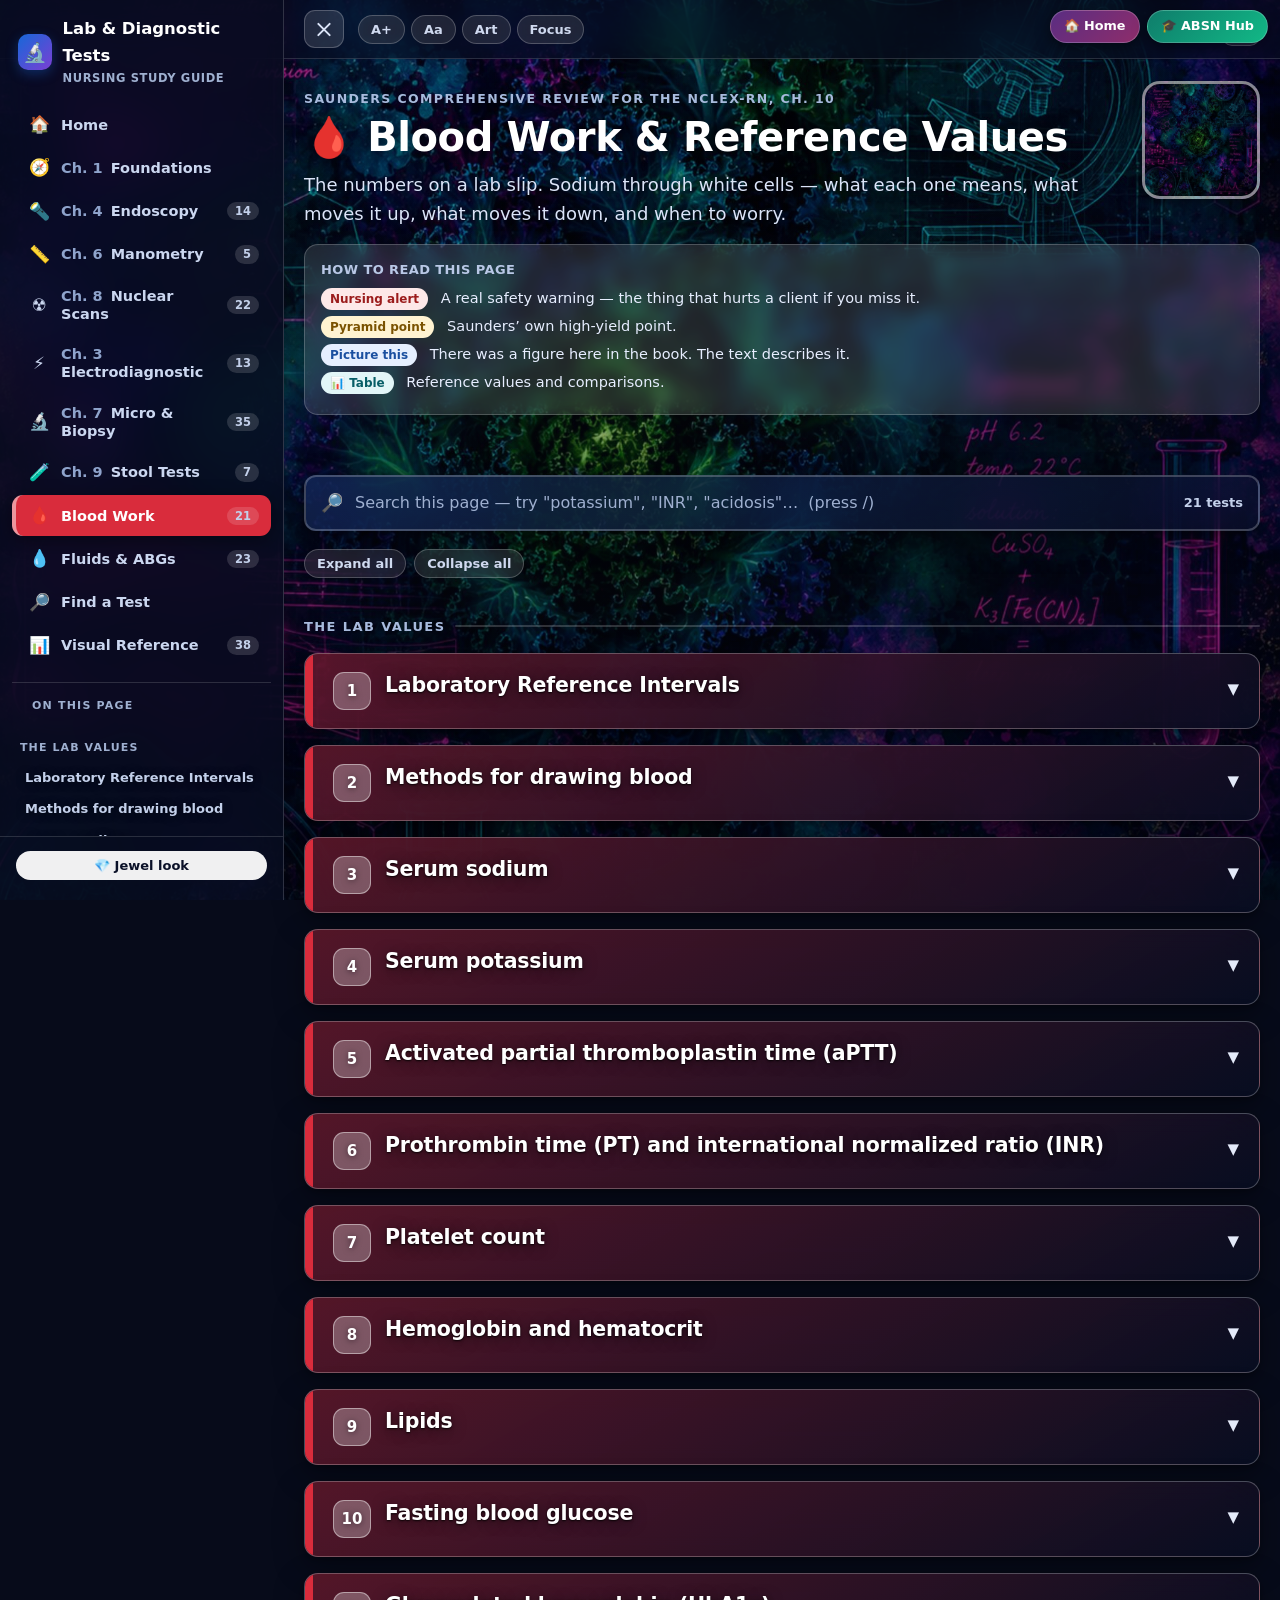
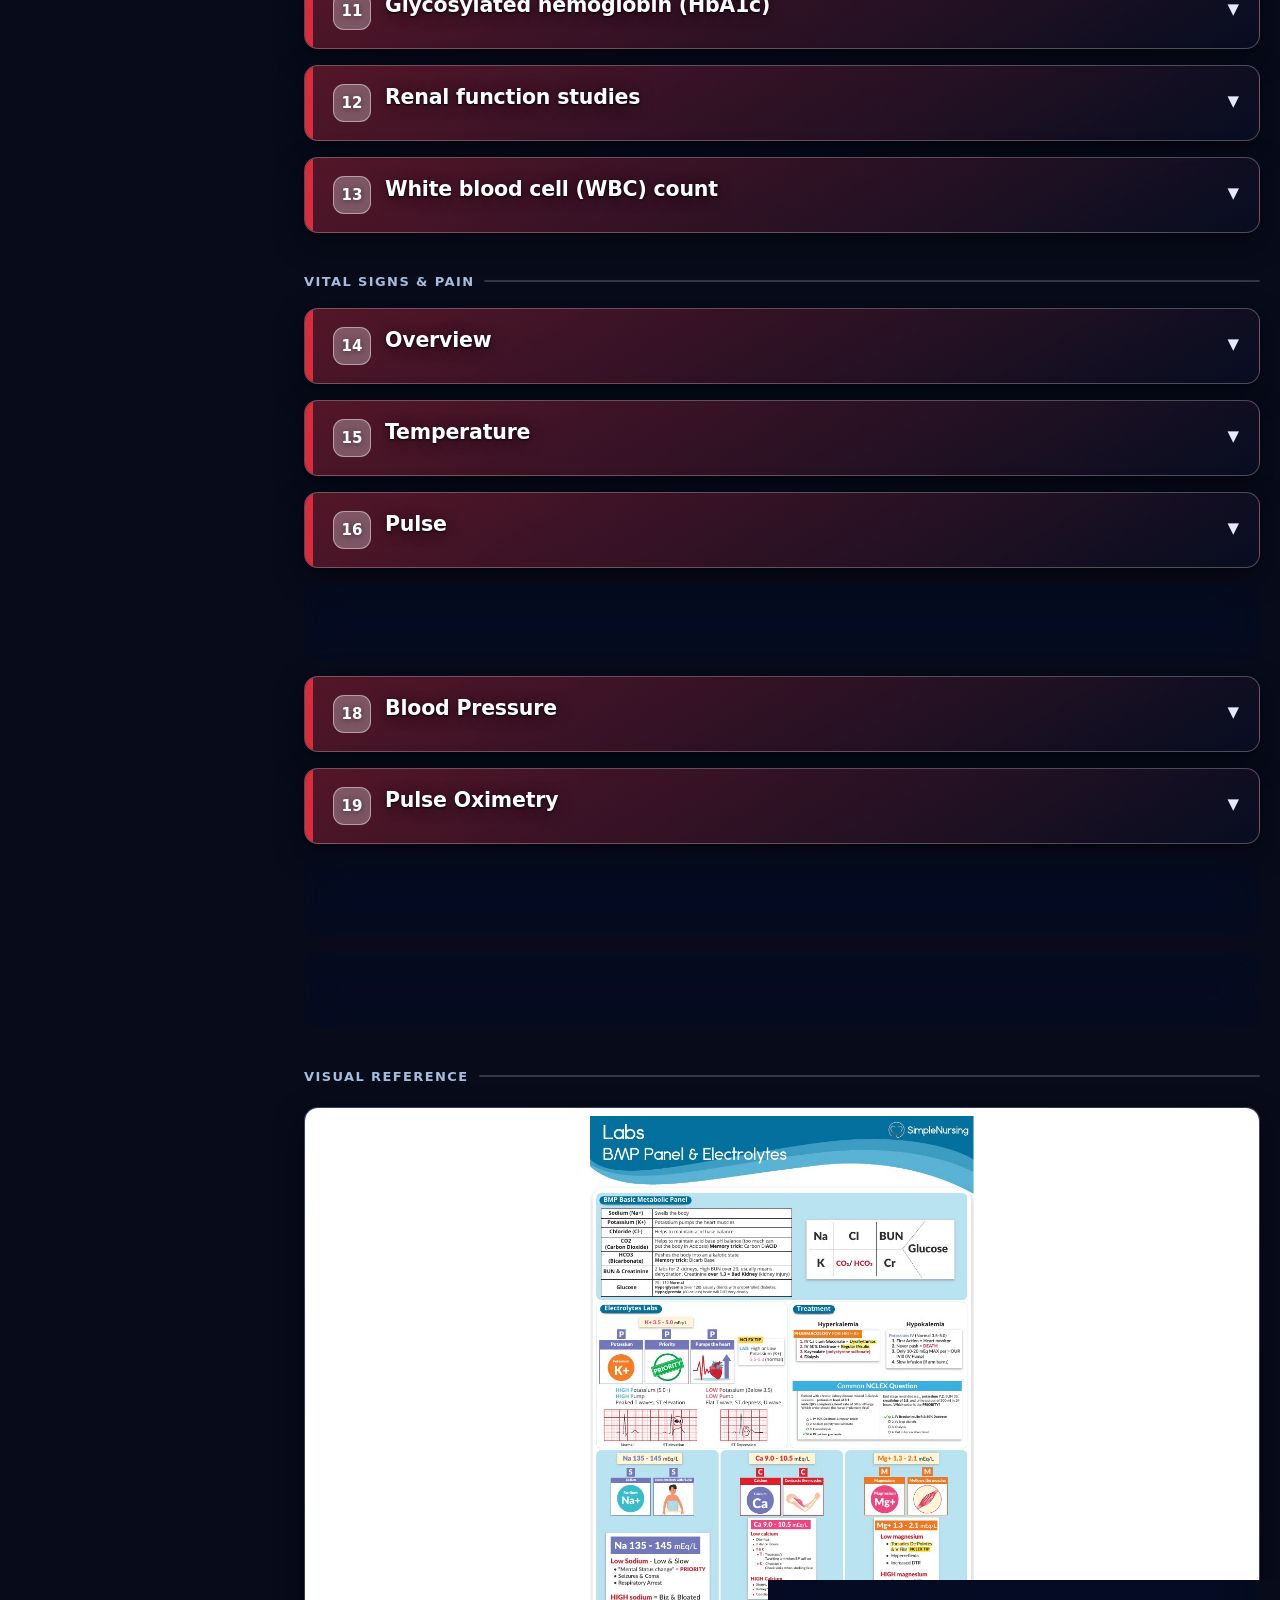
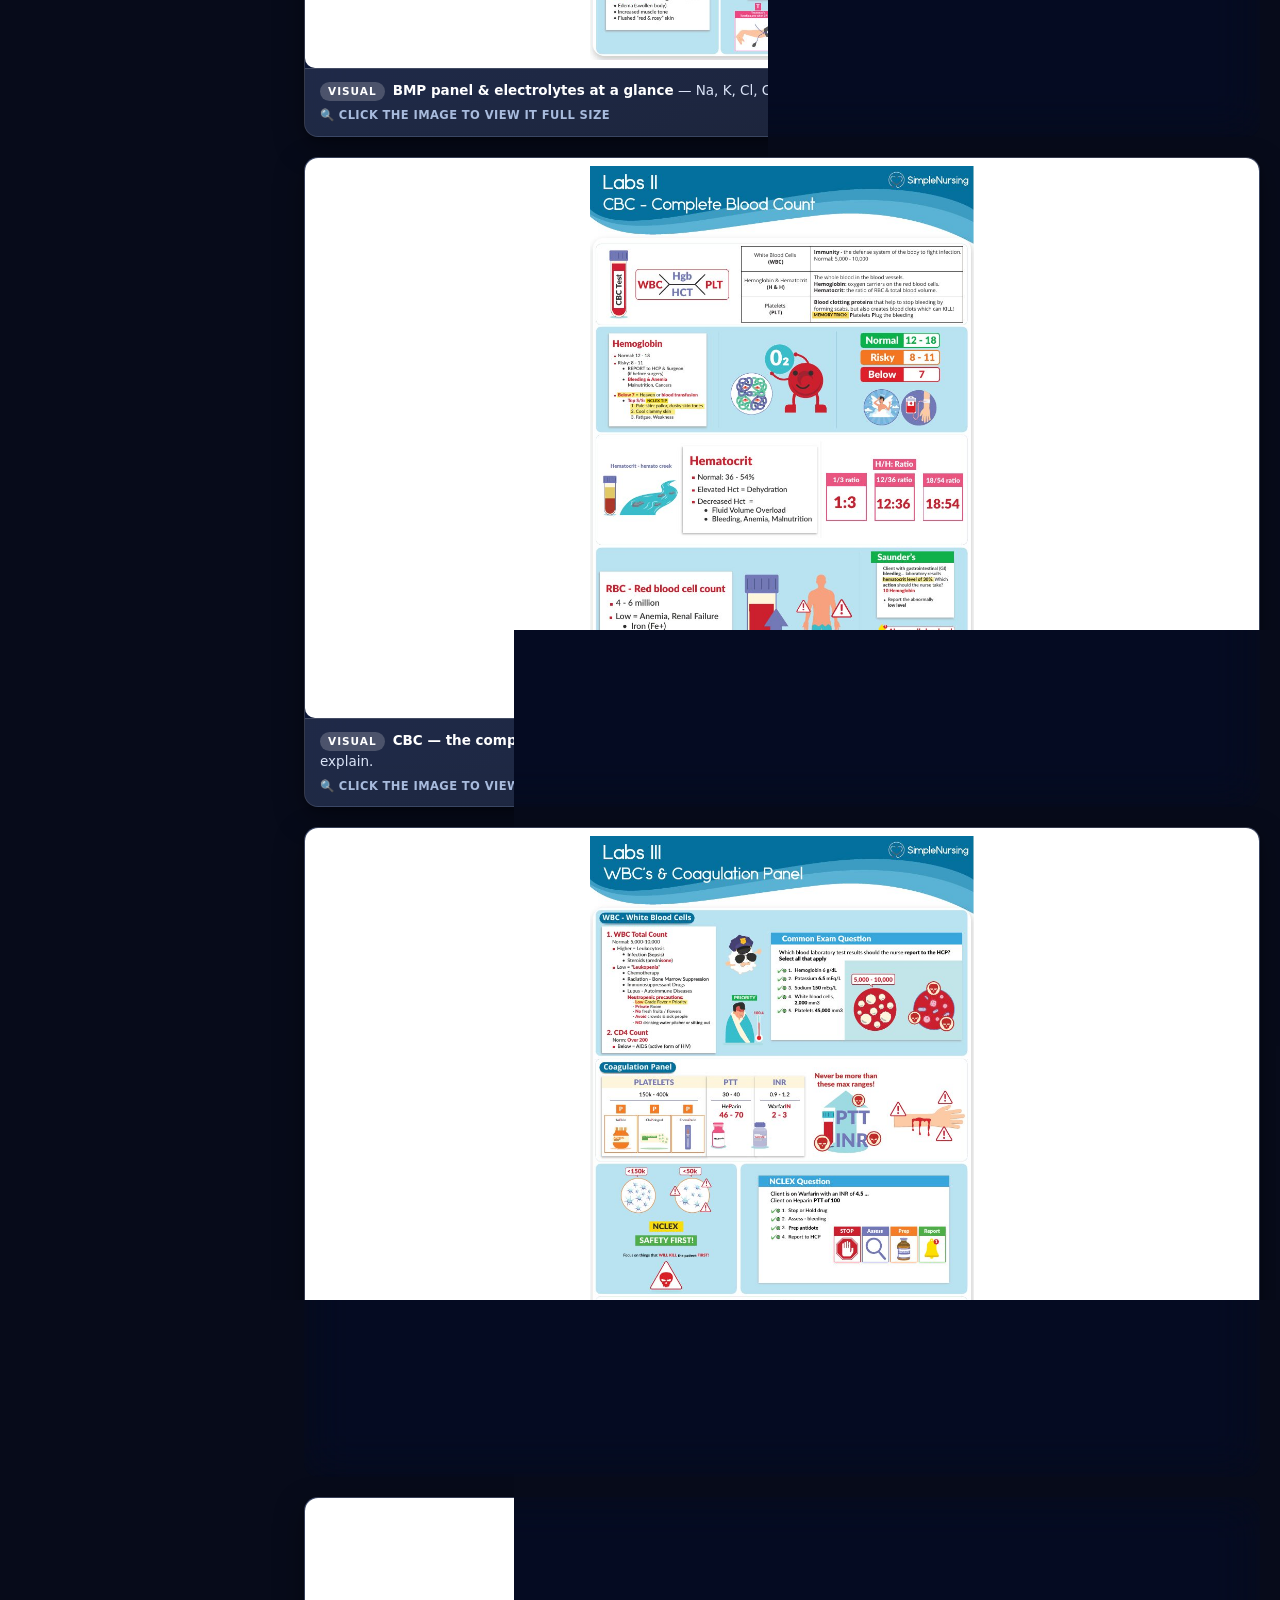
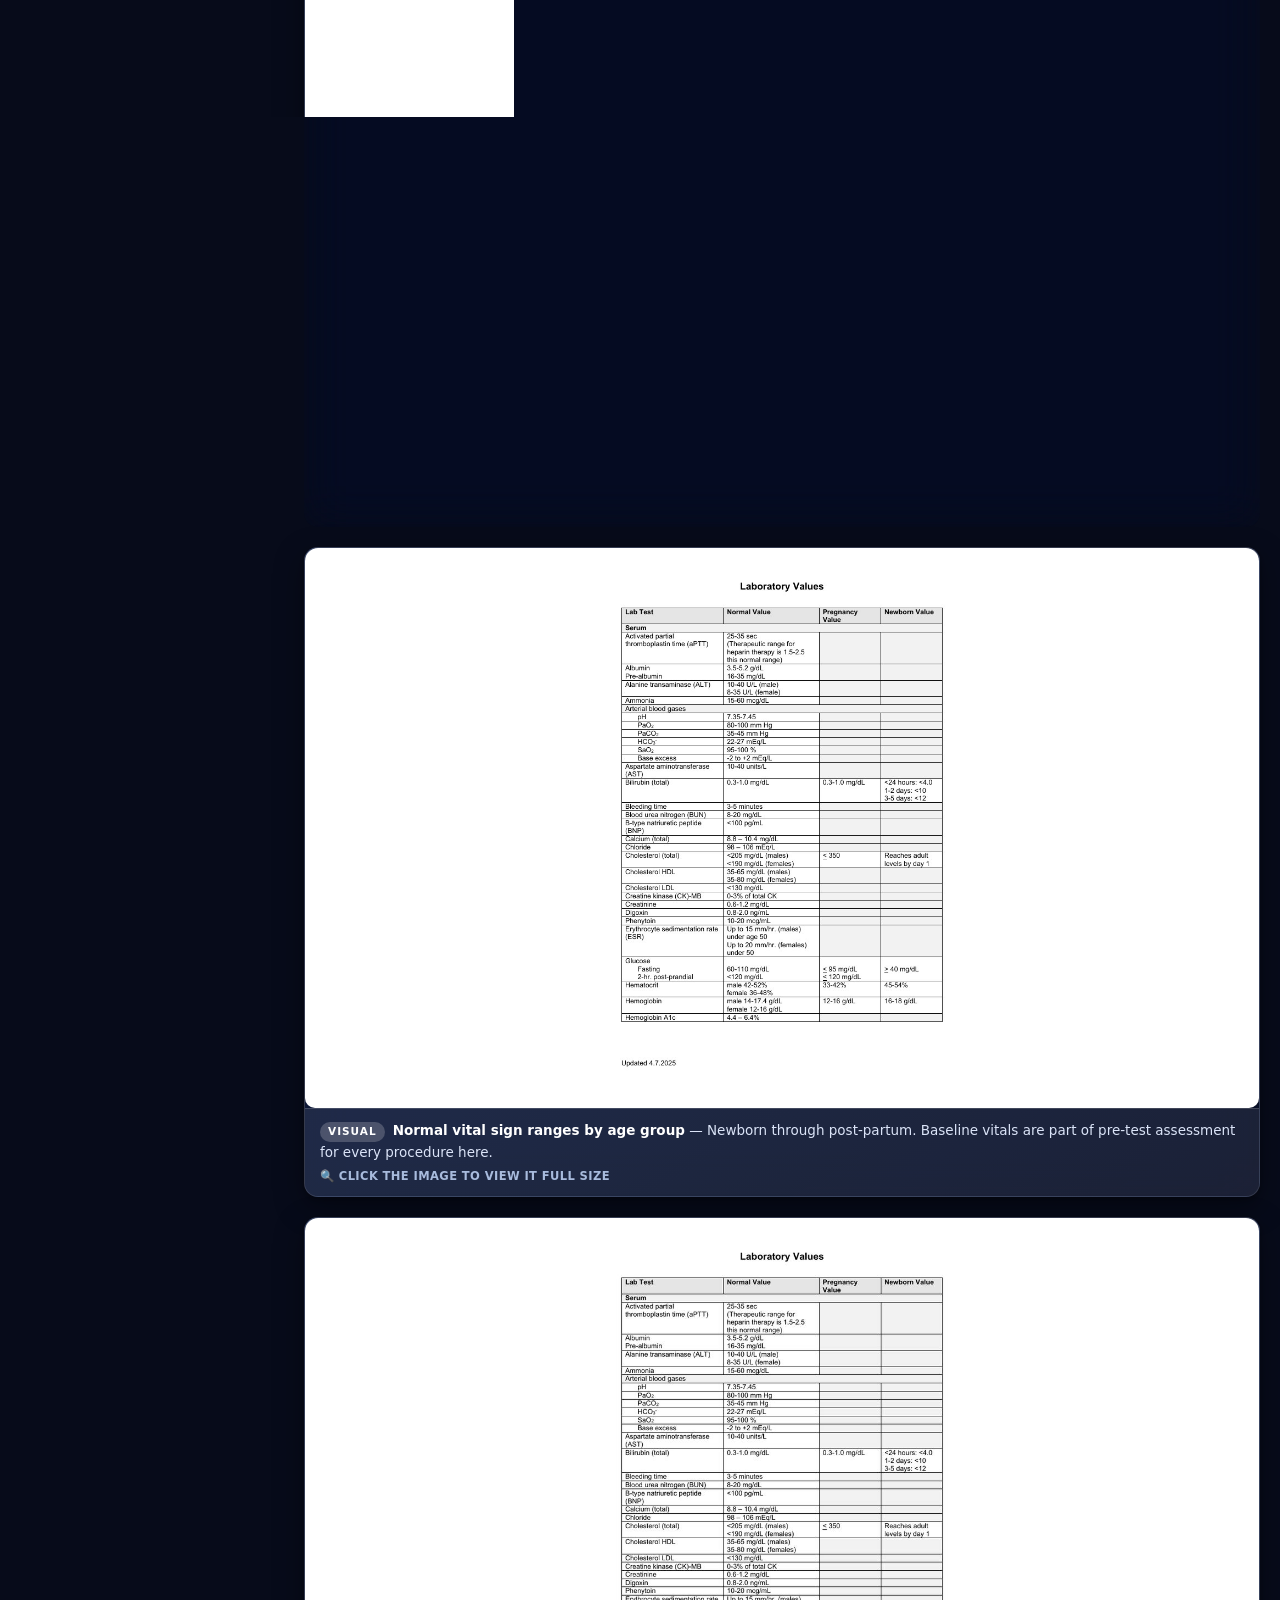
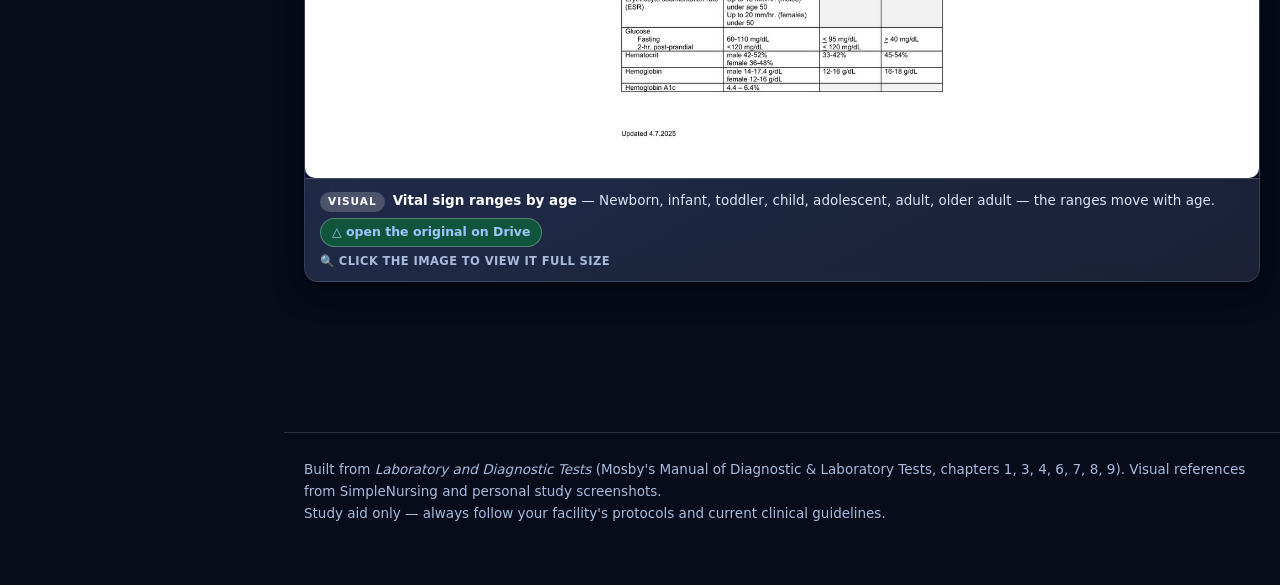
==== commit daa4c485: "Add files via upload" ====
--- a/pages/bloodwork.html
+++ b/pages/bloodwork.html
@@ -9,6 +9,39 @@
 <link rel="stylesheet" href="../assets/css/style.css">
 </head>
 <body class="jewel nav-open">
+<style id="navbtnCSS">
+#navBtns{position:fixed;top:10px;right:12px;z-index:2147483000;display:flex;gap:7px;align-items:center}
+#navBtns a,#navBtns button{
+  display:inline-block;font:700 .8rem 'Segoe UI',system-ui,sans-serif;
+  padding:7px 13px;border-radius:22px;text-decoration:none;cursor:pointer;
+  border:1px solid rgba(255,255,255,.22);box-shadow:0 4px 14px rgba(0,0,0,.5);
+  color:#fff;white-space:nowrap;line-height:1.3;
+}
+#navBtns .nbHome{background:linear-gradient(135deg,#5a2d82,#8e2d6b)}
+#navBtns .nbAbsn{background:linear-gradient(135deg,#0f7d6b,#12b886)}
+#navBtns a:hover,#navBtns button:hover{filter:brightness(1.15)}
+@media(max-width:560px){
+  #navBtns{top:6px;right:6px;gap:5px}
+  #navBtns a,#navBtns button{padding:6px 10px;font-size:.72rem}
+  #navBtns .nbLabel{display:none}
+}
+@media print{#navBtns{display:none}}
+</style>
+<div id="navBtns"><a class="nbHome" href="../index.html" title="Back to this course's study hub">&#127968;<span class="nbLabel"> Home</span></a><a class="nbAbsn" href="https://arnold7777777.github.io/ABSN-Study-Hub/" onclick="return nbToAbsn(event)" title="Close this page and go back toward the ABSN Study Hub">&#127891;<span class="nbLabel"> ABSN Hub</span></a></div>
+<script>
+(function(){
+  var ABSN='https://arnold7777777.github.io/ABSN-Study-Hub/';
+  window.nbToAbsn=function(ev){
+    if(ev&&ev.preventDefault)ev.preventDefault();
+    /* On a sub-page: try to close this tab so the study hub behind it is revealed.
+       Browsers only allow close() on script-opened tabs, so fall back to navigating. */
+    try{ window.close(); }catch(e){}
+    setTimeout(function(){ if(!window.closed) window.location.href=ABSN; },120);
+    return false;
+  };
+})();
+</script>
+
 <div class="progress"></div>
 
 <aside class="railnav" id="railnav" aria-label="Site navigation">
--- a/assets/css/style.css
+++ b/assets/css/style.css
@@ -1045,3 +1045,55 @@
 }
 a.fig-drive:hover{background:#12b886; text-decoration:none}
 @media print{a.fig-drive{display:none}}
+
+/* ════════════════════════════════════════════════════════════════════════
+   CLOSED-CARD READABILITY  (2026-07)
+   Problem: collapsed test cards were dimmed to 45% opacity + half
+   saturation by Focus mode even when nothing was open, so the whole list
+   was hard to read until you clicked something.
+   ════════════════════════════════════════════════════════════════════════ */
+
+/* 1 ── Kill the blanket dim. Focus mode now only fades the OTHER cards
+        once you actually have one open, and much more gently. */
+body.focus .test-card:not(.is-open),
+body.jewel .focus .test-card:not(.is-open){ opacity:1; filter:none; }
+
+body.focus:has(.test-card.is-open) .test-card:not(.is-open){
+  opacity:.92; filter:none;
+}
+
+/* 2 ── Give the closed card a more solid backdrop so the title isn't
+        competing with the artwork showing through the glass. */
+body.jewel .test-card:not(.is-open){
+  background-color:rgba(9,15,36,.74);
+  background-image:linear-gradient(150deg, var(--jewel, rgba(30,58,120,.42)), rgba(8,13,32,.62));
+  border-color:rgba(255,255,255,.26);
+}
+body.jewel .test-card:not(.is-open):hover{
+  background-color:rgba(9,15,36,.88);
+  border-color:rgba(255,255,255,.46);
+}
+
+/* 3 ── Louder title: bigger, heavier, whiter, with a real shadow behind it. */
+.test-title h3{ font-size:20.5px; font-weight:800; }
+body.jewel .test-title h3{
+  color:#ffffff;
+  text-shadow:0 1px 2px rgba(0,0,0,.85), 0 2px 14px rgba(0,0,0,.55);
+}
+body.jewel .test-title .aka{ color:#ccd8f2; }
+body.jewel .chev{ color:#e4eaf9; font-size:15px; }
+
+/* 4 ── Stronger colour spine and number chip so each row has an edge. */
+.test-head{ border-left-width:8px; }
+body.jewel .test-num{
+  background:rgba(255,255,255,.28);
+  border-color:rgba(255,255,255,.44);
+}
+
+/* 5 ── Keyboard focus ring (was invisible on the dark theme). */
+.test-head:focus-visible{ outline:3px solid #ffd36b; outline-offset:-3px; }
+
+@media (max-width:760px){
+  .test-title h3{ font-size:18.5px; }
+  .test-head{ border-left-width:7px; }
+}
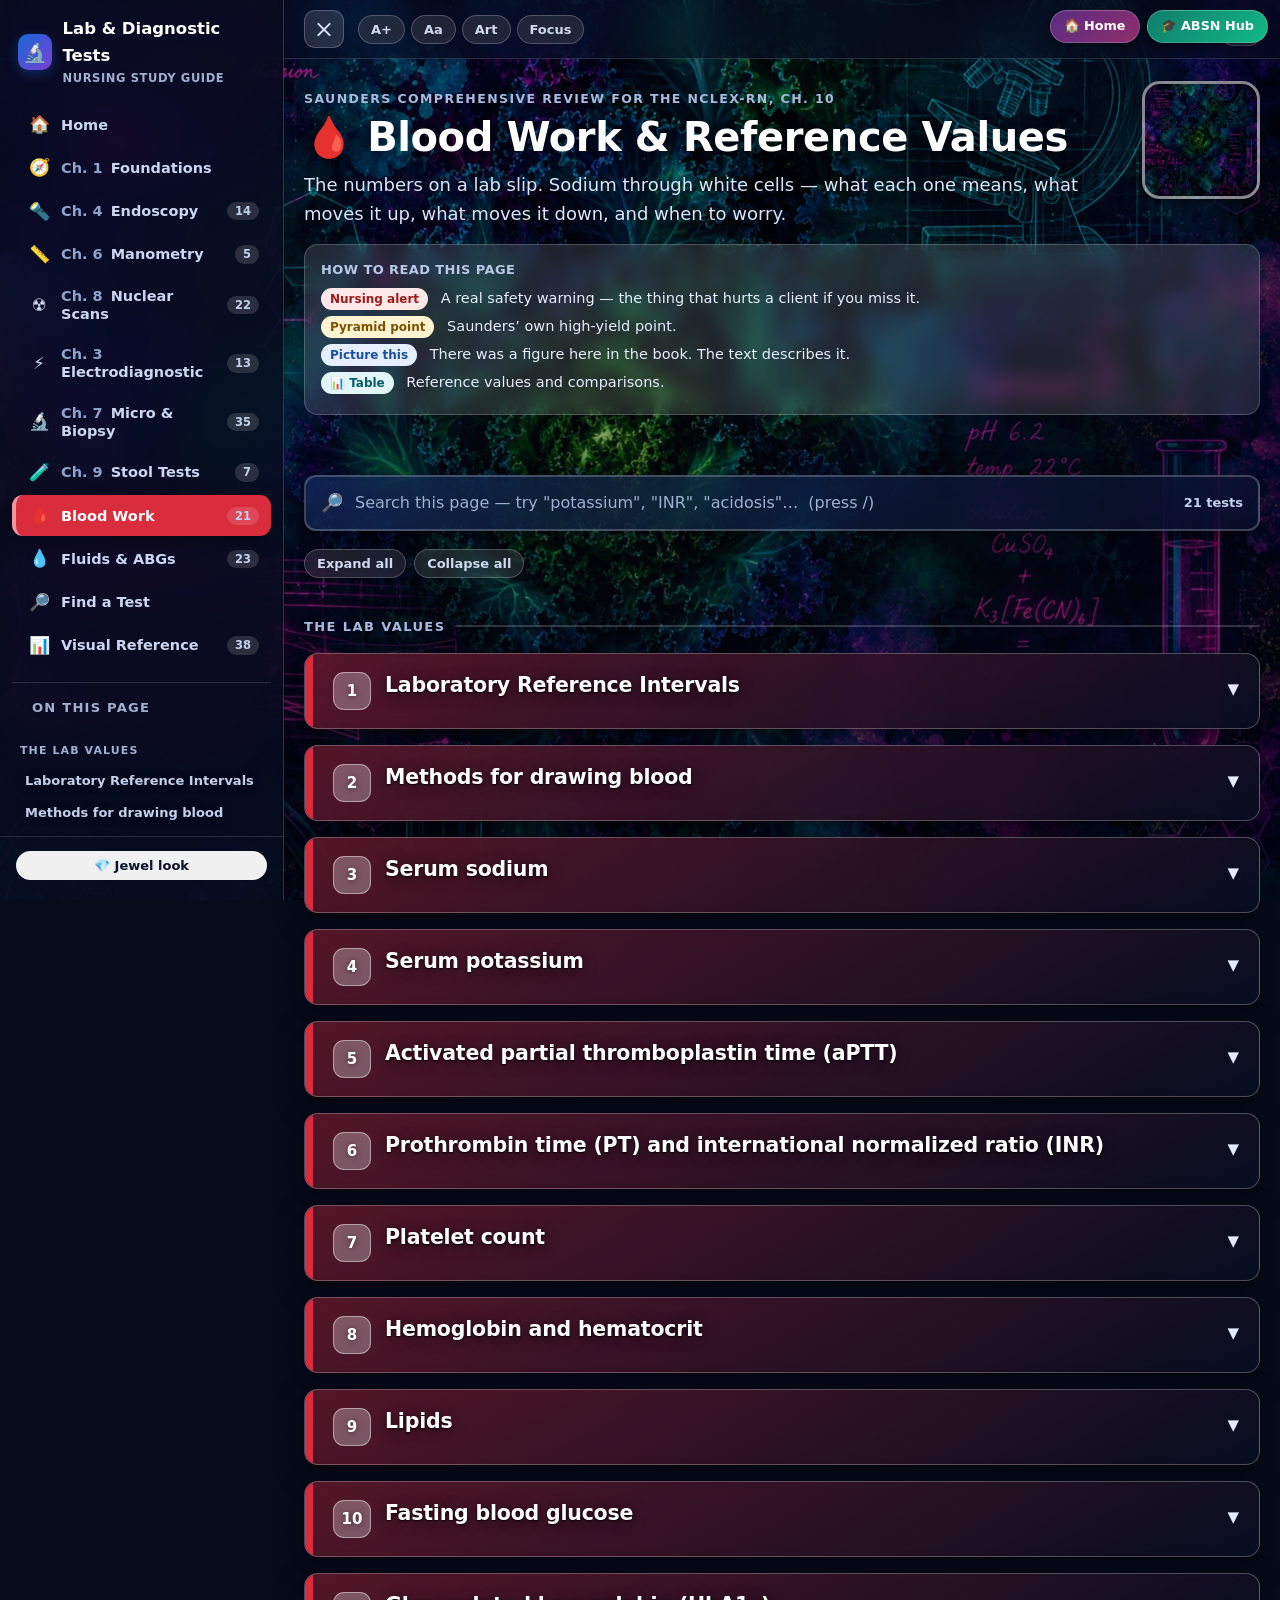
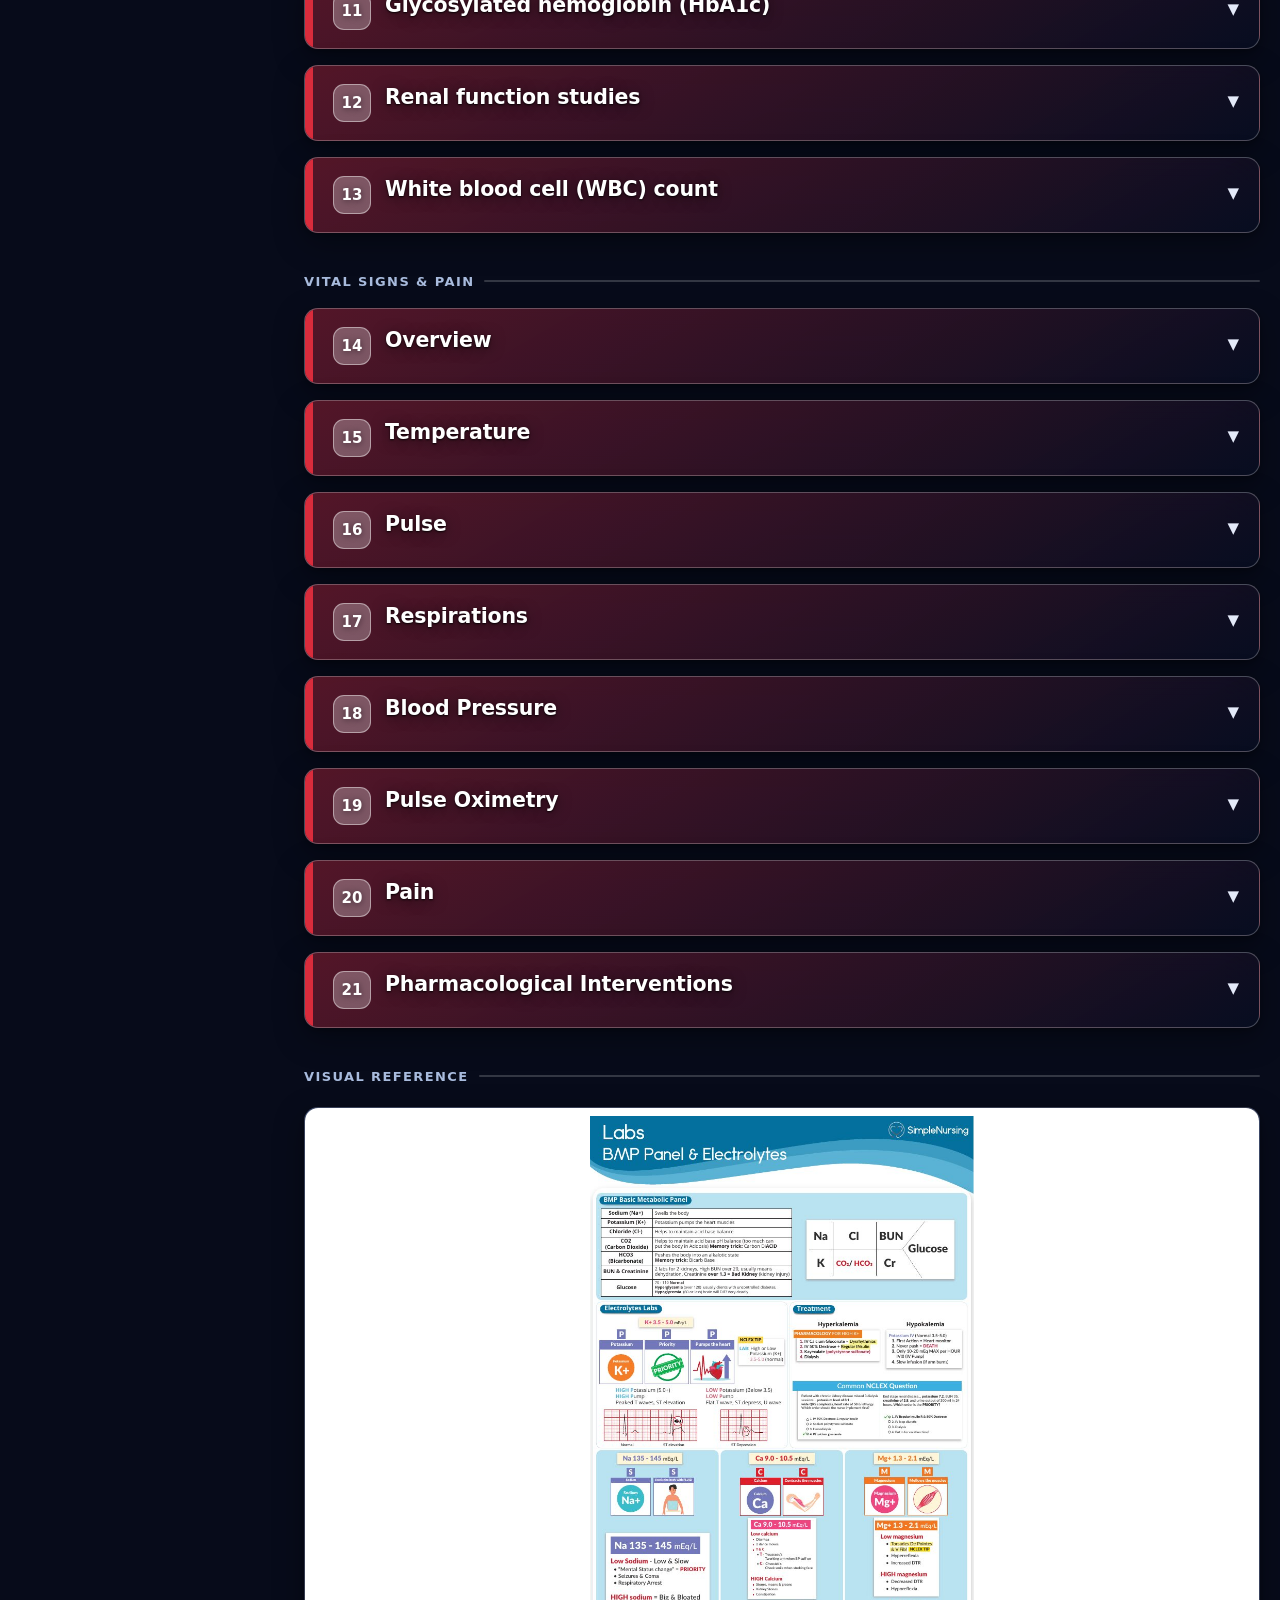
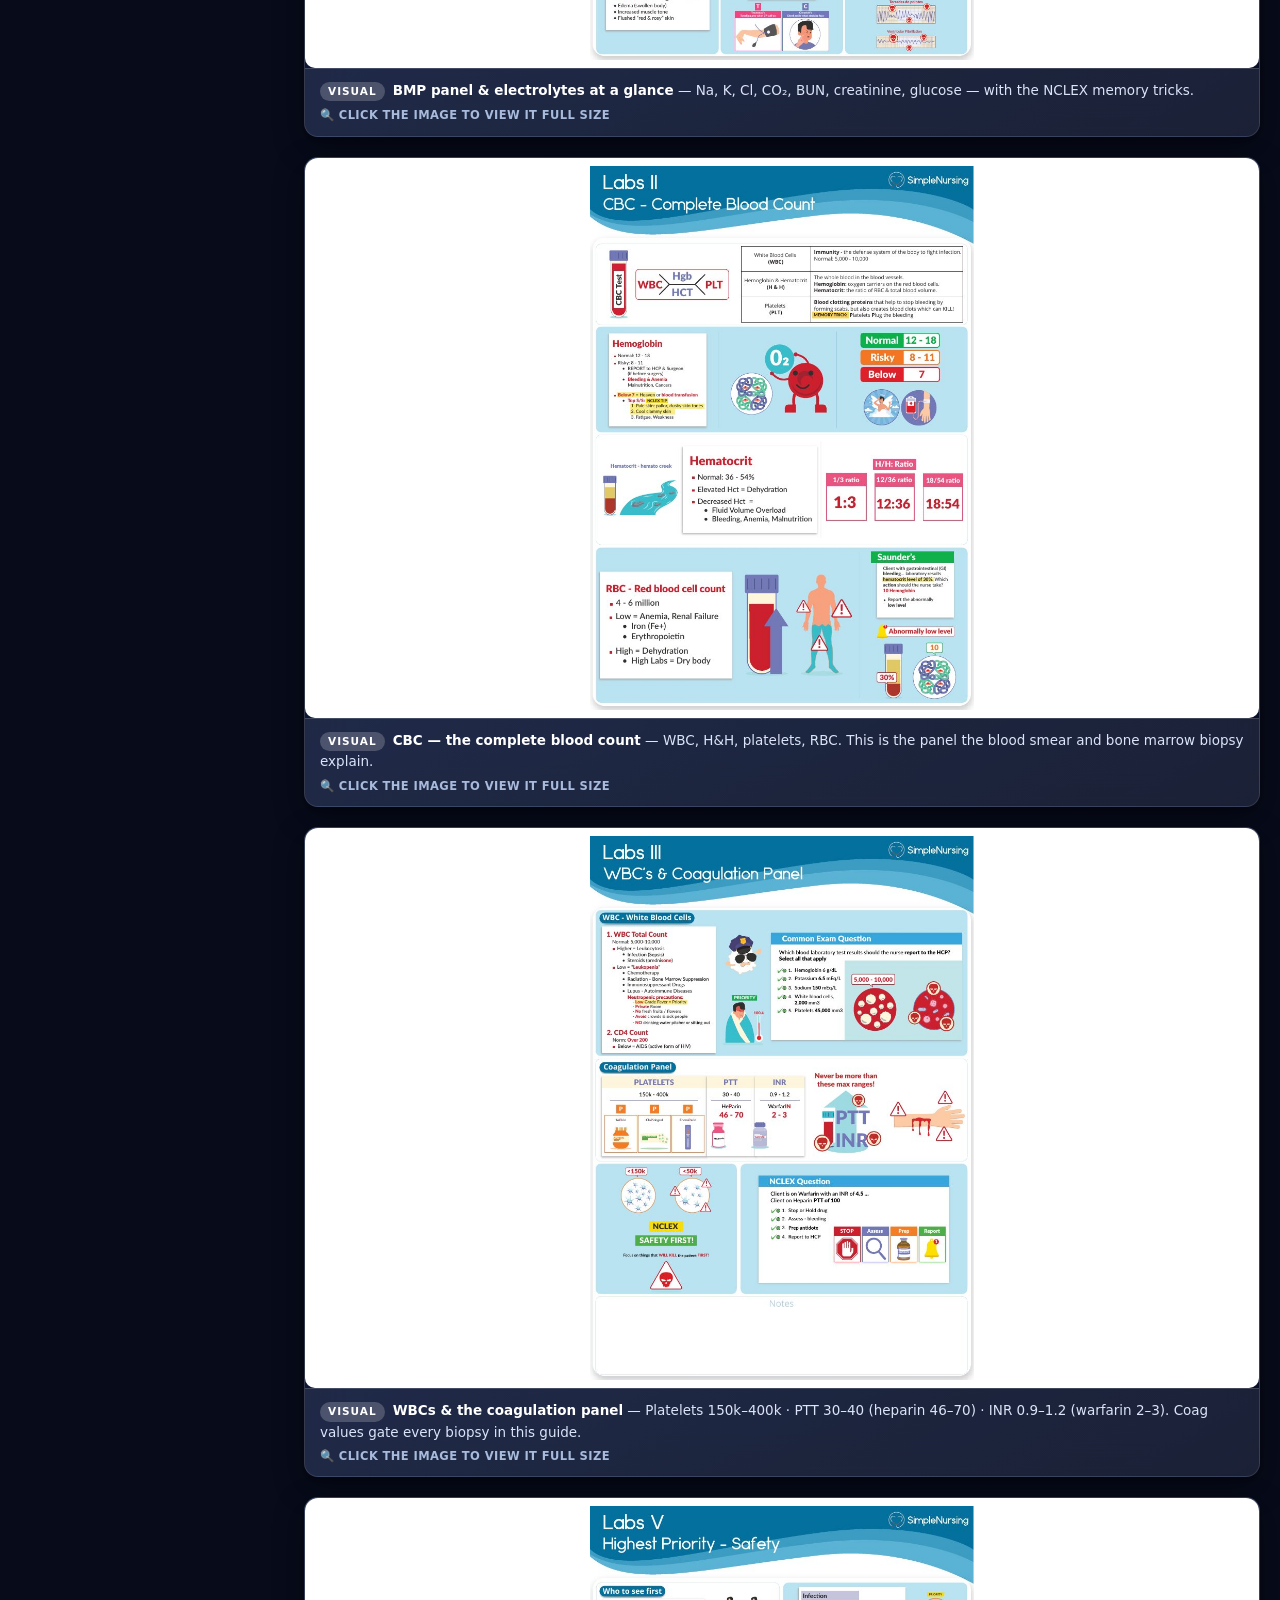
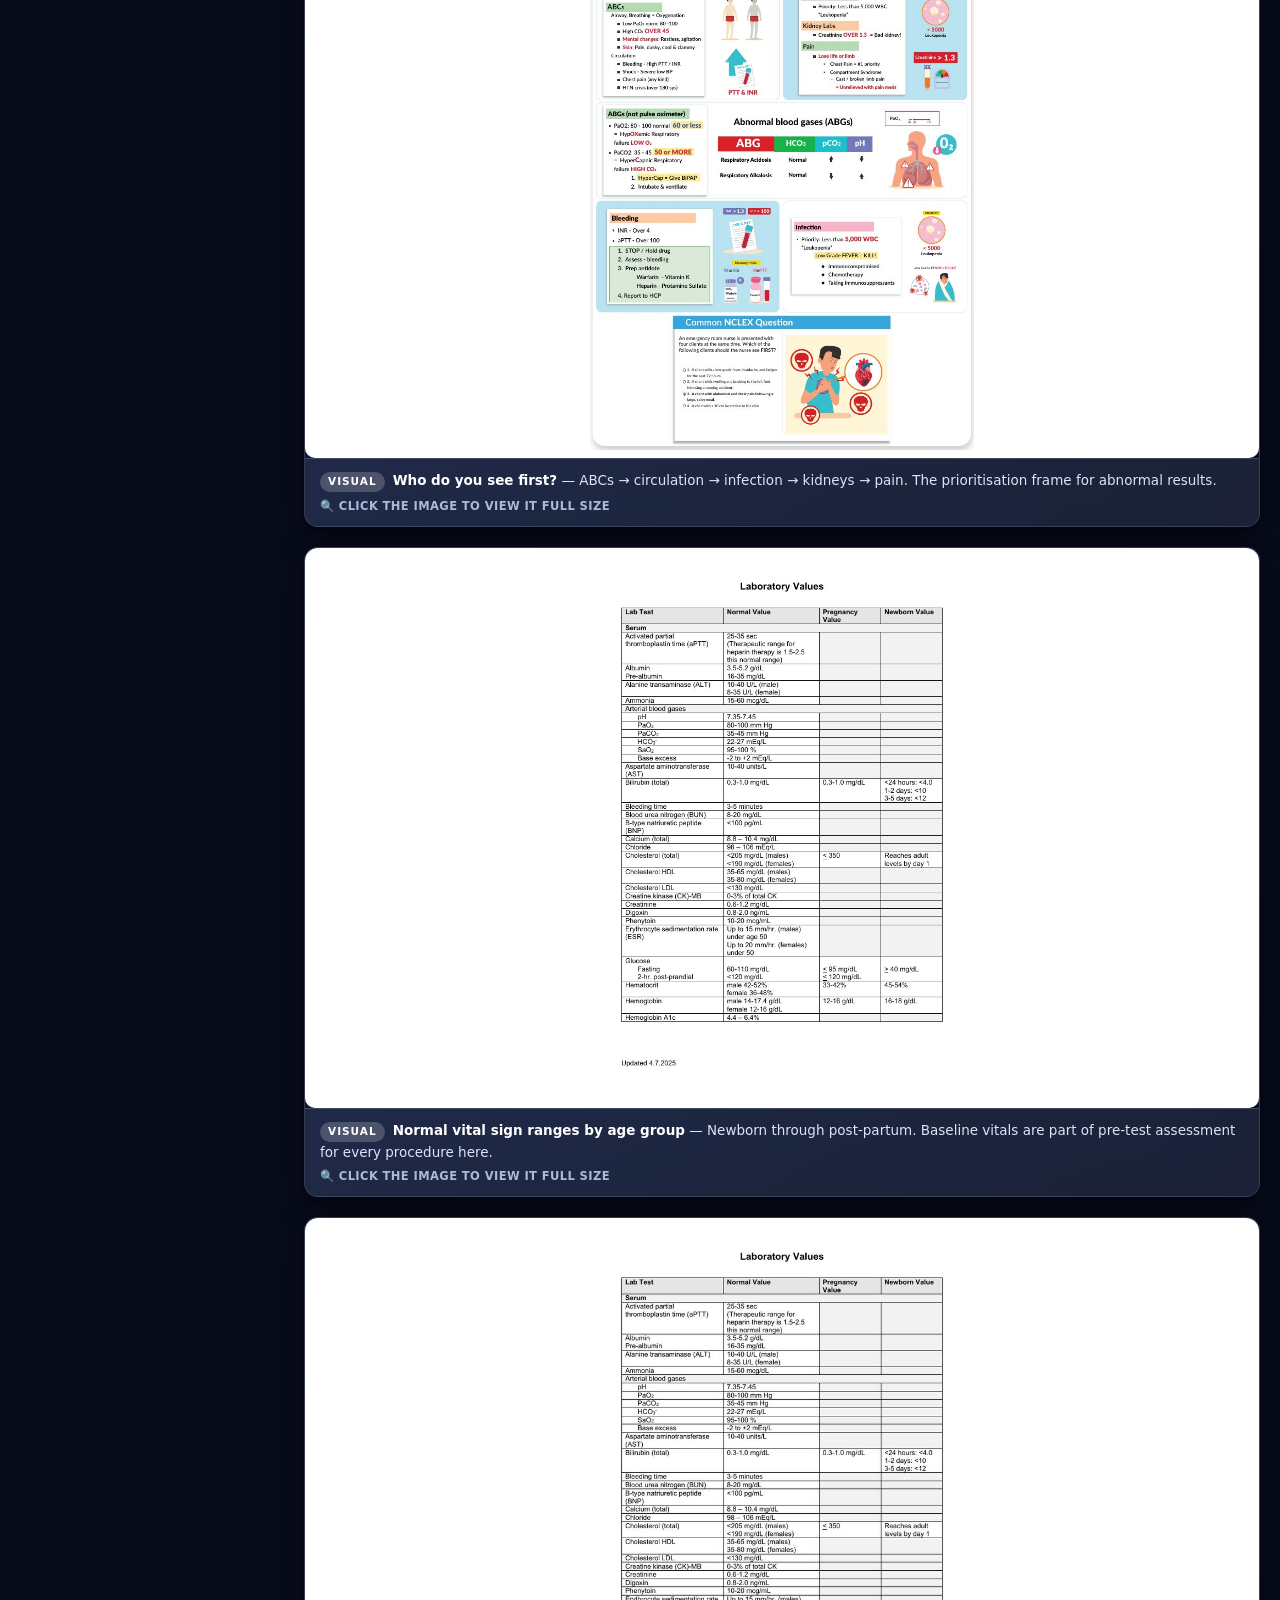
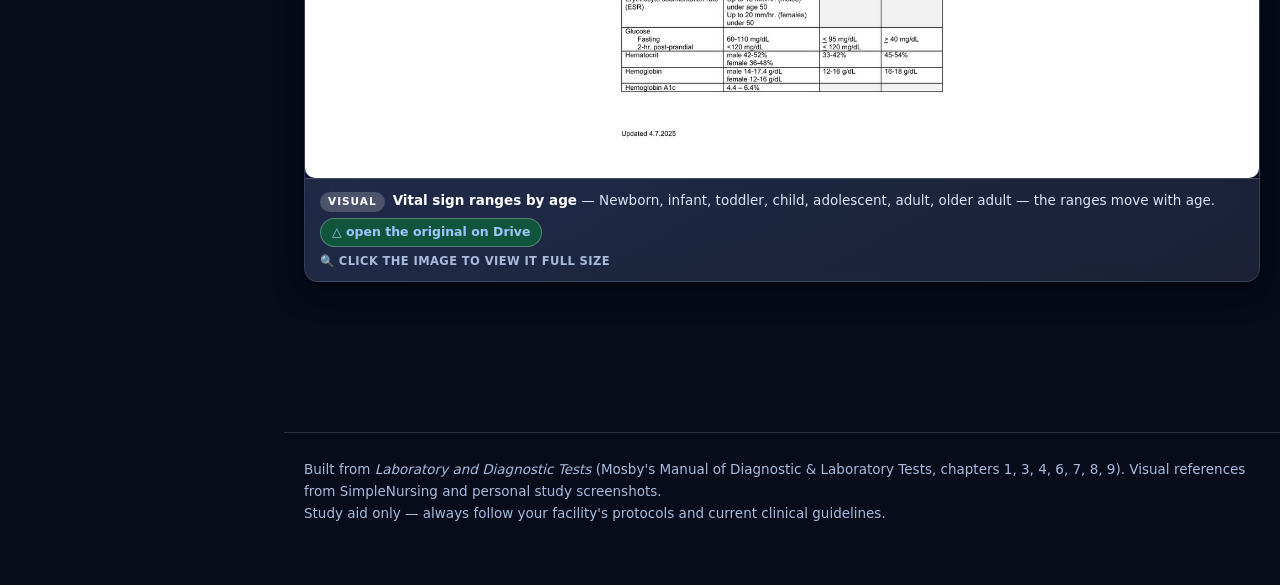
==== commit 0496a3cc: "Add files via upload" ====
--- a/pages/bloodwork.html
+++ b/pages/bloodwork.html
@@ -9,6 +9,29 @@
 <link rel="stylesheet" href="../assets/css/style.css">
 </head>
 <body class="jewel nav-open">
+<style id="a11yCSS">
+/* keep wide things inside the viewport so magnifying never forces sideways scrolling */
+img,svg,video,canvas{max-width:100%;height:auto}
+pre,code,kbd{white-space:pre-wrap;overflow-wrap:anywhere}
+.a11y-tblwrap{overflow-x:auto;max-width:100%;-webkit-overflow-scrolling:touch}
+@media(max-width:1024px){
+  #nav a{white-space:normal}
+  .bar{margin-left:0 !important;margin-right:0 !important;max-width:100% !important}
+}
+
+/* rem (not em) so these can never compound down to unreadable sizes */
+small,.eyebrow,.rail-sep,.sm-txt,.tiny,.fine,.cap,.foot{font-size:.82rem}
+sub,sup{font-size:.72rem}
+
+/* keep the fixed Home/ABSN cluster from sitting on top of page titles */
+@media(max-width:1024px){
+  header h1, header p, h1:first-of-type{padding-right:92px}
+}
+@media(max-width:560px){
+  header h1, header p, h1:first-of-type{padding-right:80px}
+}
+</style>
+
 <style id="navbtnCSS">
 #navBtns{position:fixed;top:10px;right:12px;z-index:2147483000;display:flex;gap:7px;align-items:center}
 #navBtns a,#navBtns button{
@@ -20,14 +43,21 @@
 #navBtns .nbHome{background:linear-gradient(135deg,#5a2d82,#8e2d6b)}
 #navBtns .nbAbsn{background:linear-gradient(135deg,#0f7d6b,#12b886)}
 #navBtns a:hover,#navBtns button:hover{filter:brightness(1.15)}
+#navBtns a,#navBtns button{backdrop-filter:blur(6px);-webkit-backdrop-filter:blur(6px)}
+/* magnified viewports report a narrow CSS width - shed the labels early so the
+   cluster stops sitting on top of page headings */
+@media(max-width:1024px){
+  #navBtns{top:6px;right:6px;gap:5px}
+  #navBtns .nbLabel{display:none}
+  #navBtns a,#navBtns button{padding:8px 11px;font-size:1rem;line-height:1}
+}
 @media(max-width:560px){
-  #navBtns{top:6px;right:6px;gap:5px}
-  #navBtns a,#navBtns button{padding:6px 10px;font-size:.72rem}
-  #navBtns .nbLabel{display:none}
+  #navBtns a,#navBtns button{padding:7px 9px;font-size:.95rem}
 }
 @media print{#navBtns{display:none}}
 </style>
 <div id="navBtns"><a class="nbHome" href="../index.html" title="Back to this course's study hub">&#127968;<span class="nbLabel"> Home</span></a><a class="nbAbsn" href="https://arnold7777777.github.io/ABSN-Study-Hub/" onclick="return nbToAbsn(event)" title="Close this page and go back toward the ABSN Study Hub">&#127891;<span class="nbLabel"> ABSN Hub</span></a></div>
+<script>if(window.top!==window.self){var _nb=document.getElementById("navBtns");if(_nb)_nb.style.display="none";}</script>
 <script>
 (function(){
   var ABSN='https://arnold7777777.github.io/ABSN-Study-Hub/';
@@ -229,5 +259,22 @@
 </div>
 <button class="backtop" title="Back to top">↑</button>
 <script src="../assets/js/app.js"></script>
+<script id="a11yJS">
+/* a table wider than the screen scrolls inside its own box rather than dragging
+   the whole page sideways */
+(function(){
+  function wrap(){
+    document.querySelectorAll('table').forEach(function(t){
+      var p=t.parentNode;
+      if(!p||p.classList&&p.classList.contains('a11y-tblwrap'))return;
+      var d=document.createElement('div'); d.className='a11y-tblwrap';
+      p.insertBefore(d,t); d.appendChild(t);
+    });
+  }
+  if(document.readyState==='loading')document.addEventListener('DOMContentLoaded',wrap);
+  else wrap();
+  setTimeout(wrap,1200);   /* catch tables built by the page's own scripts */
+})();
+</script>
 </body>
 </html>
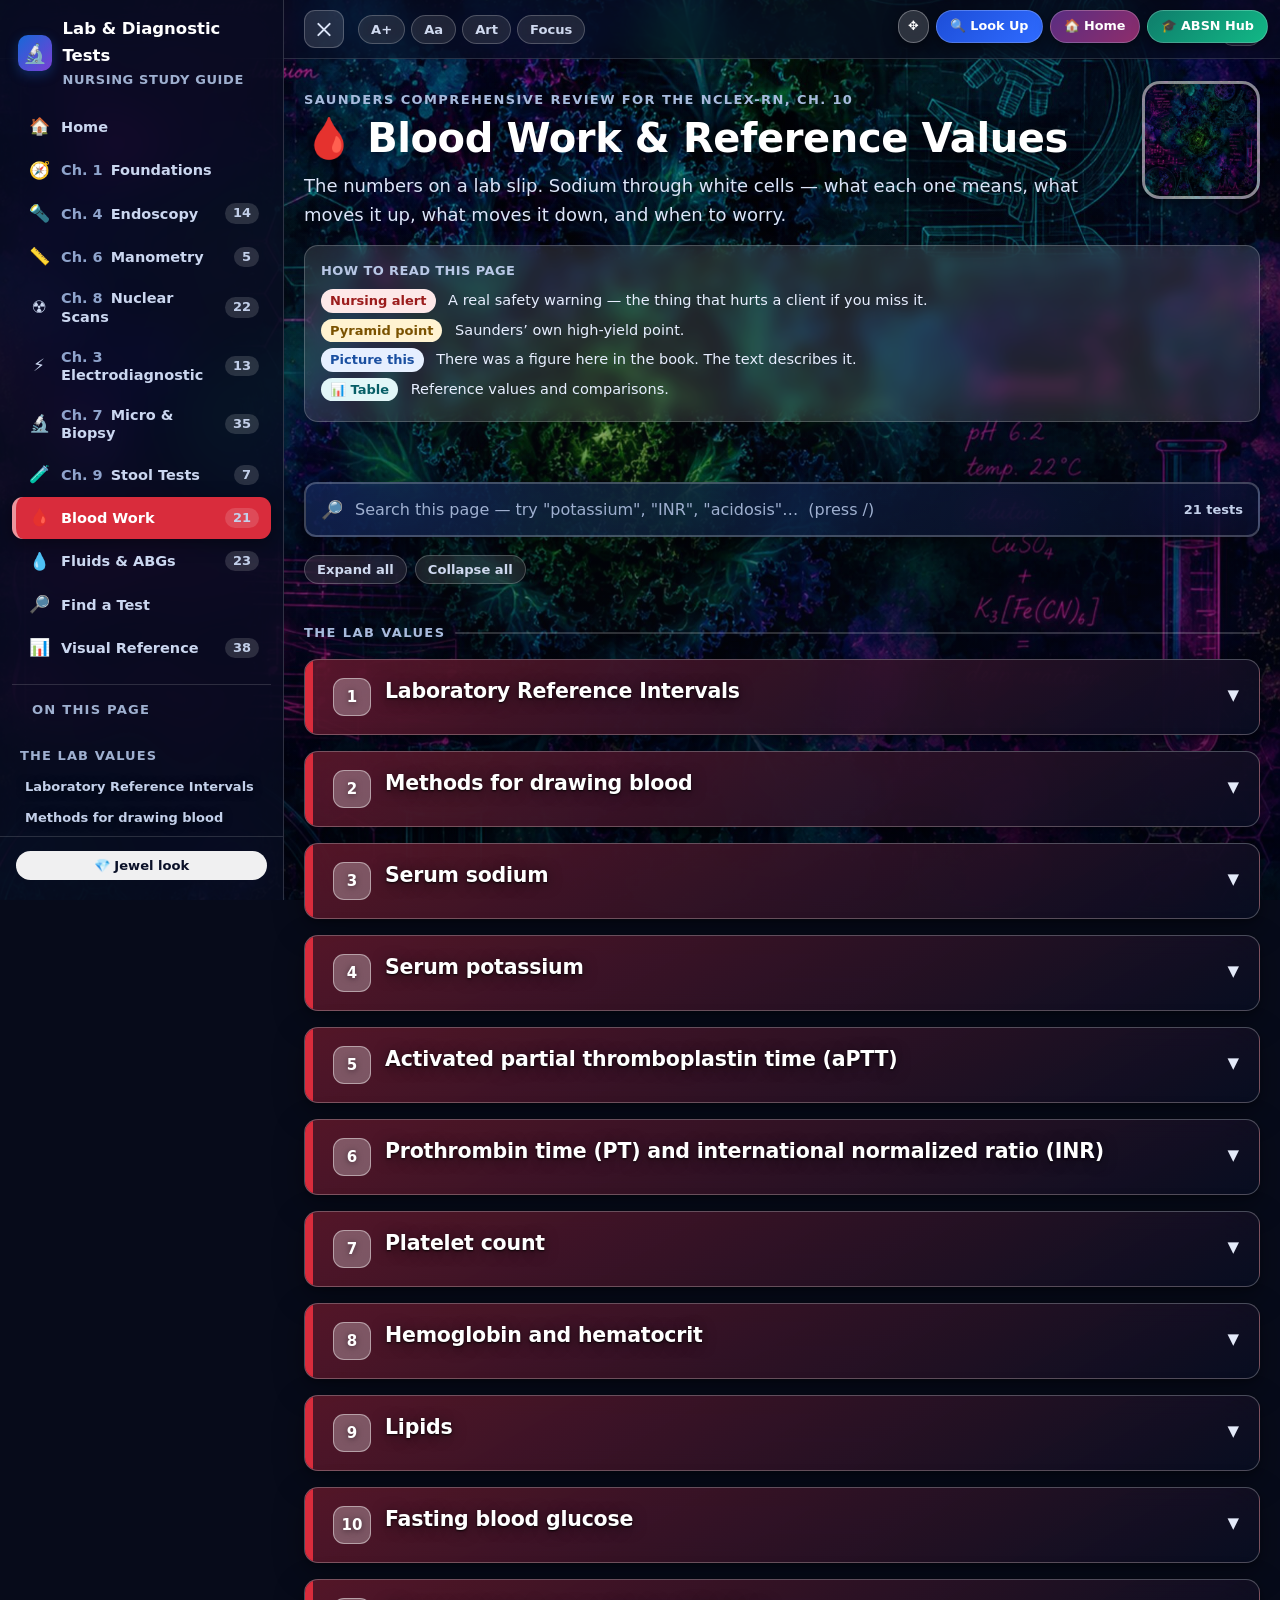
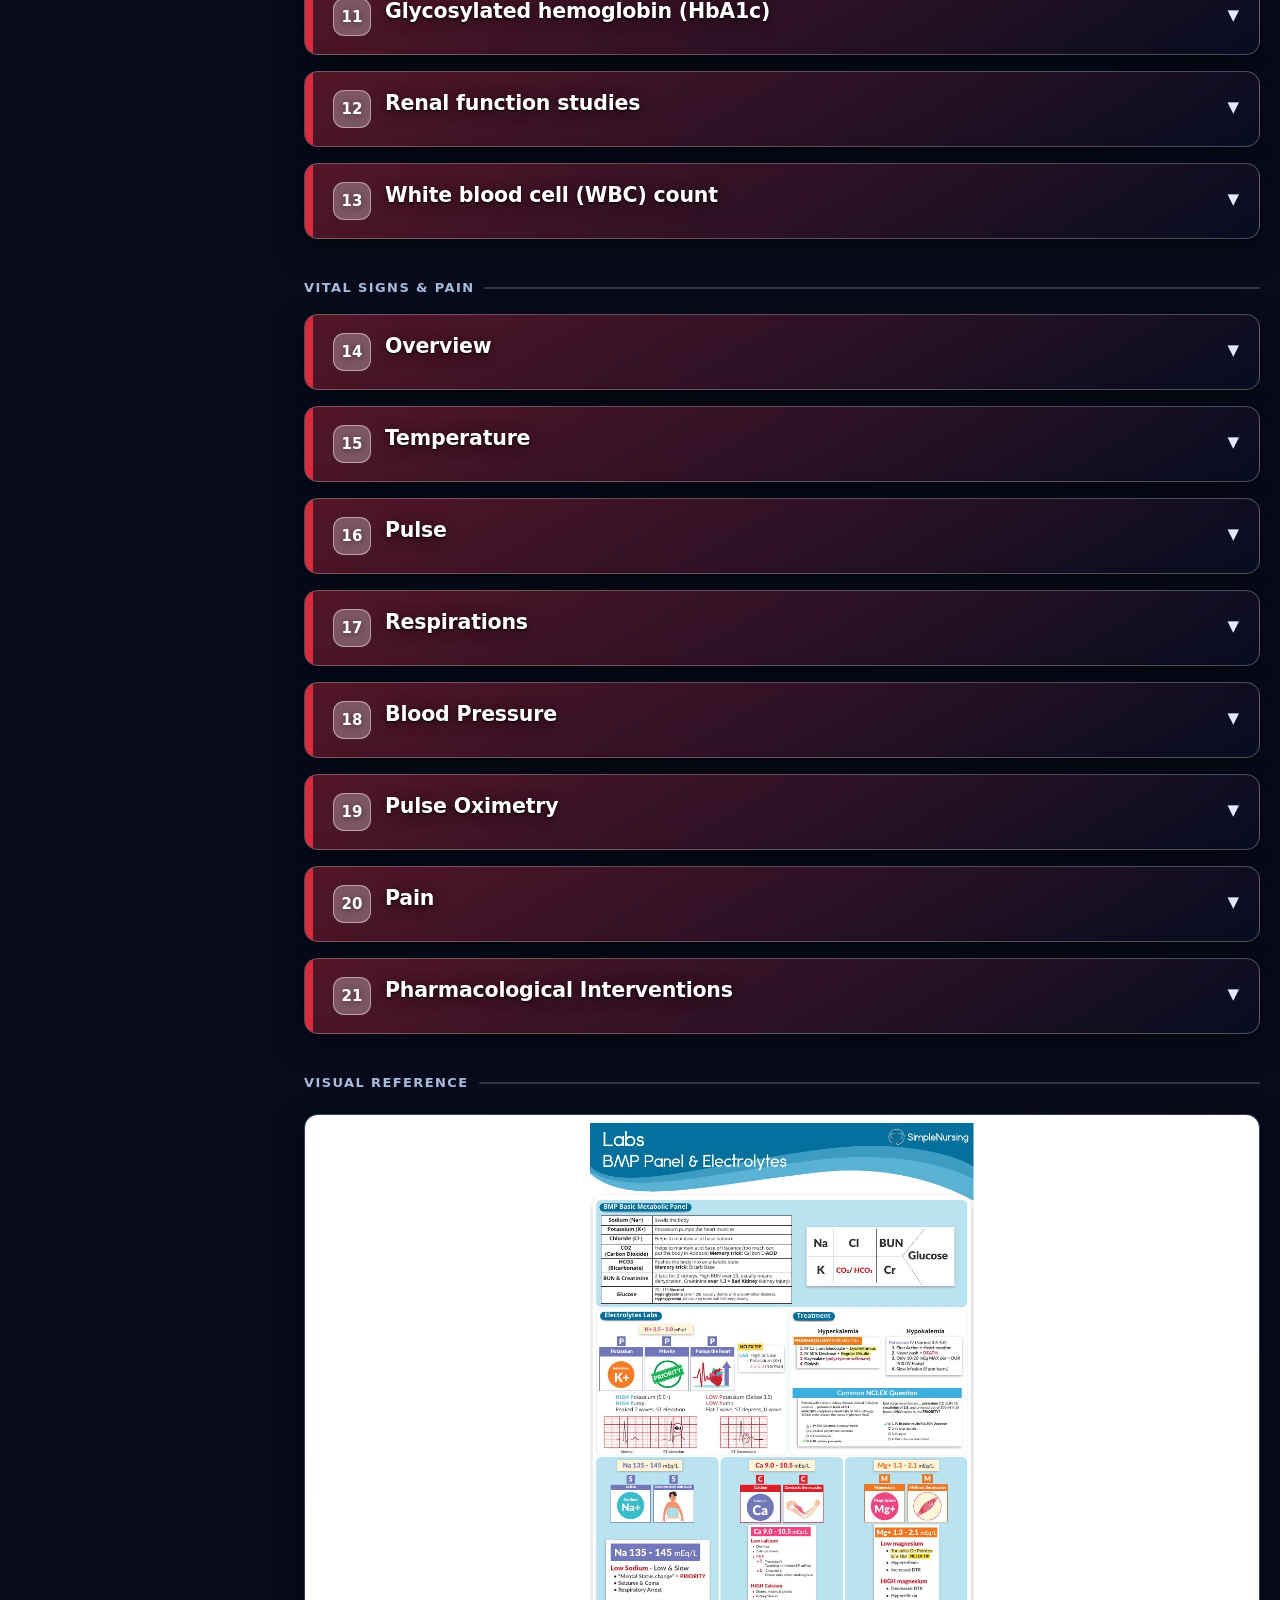
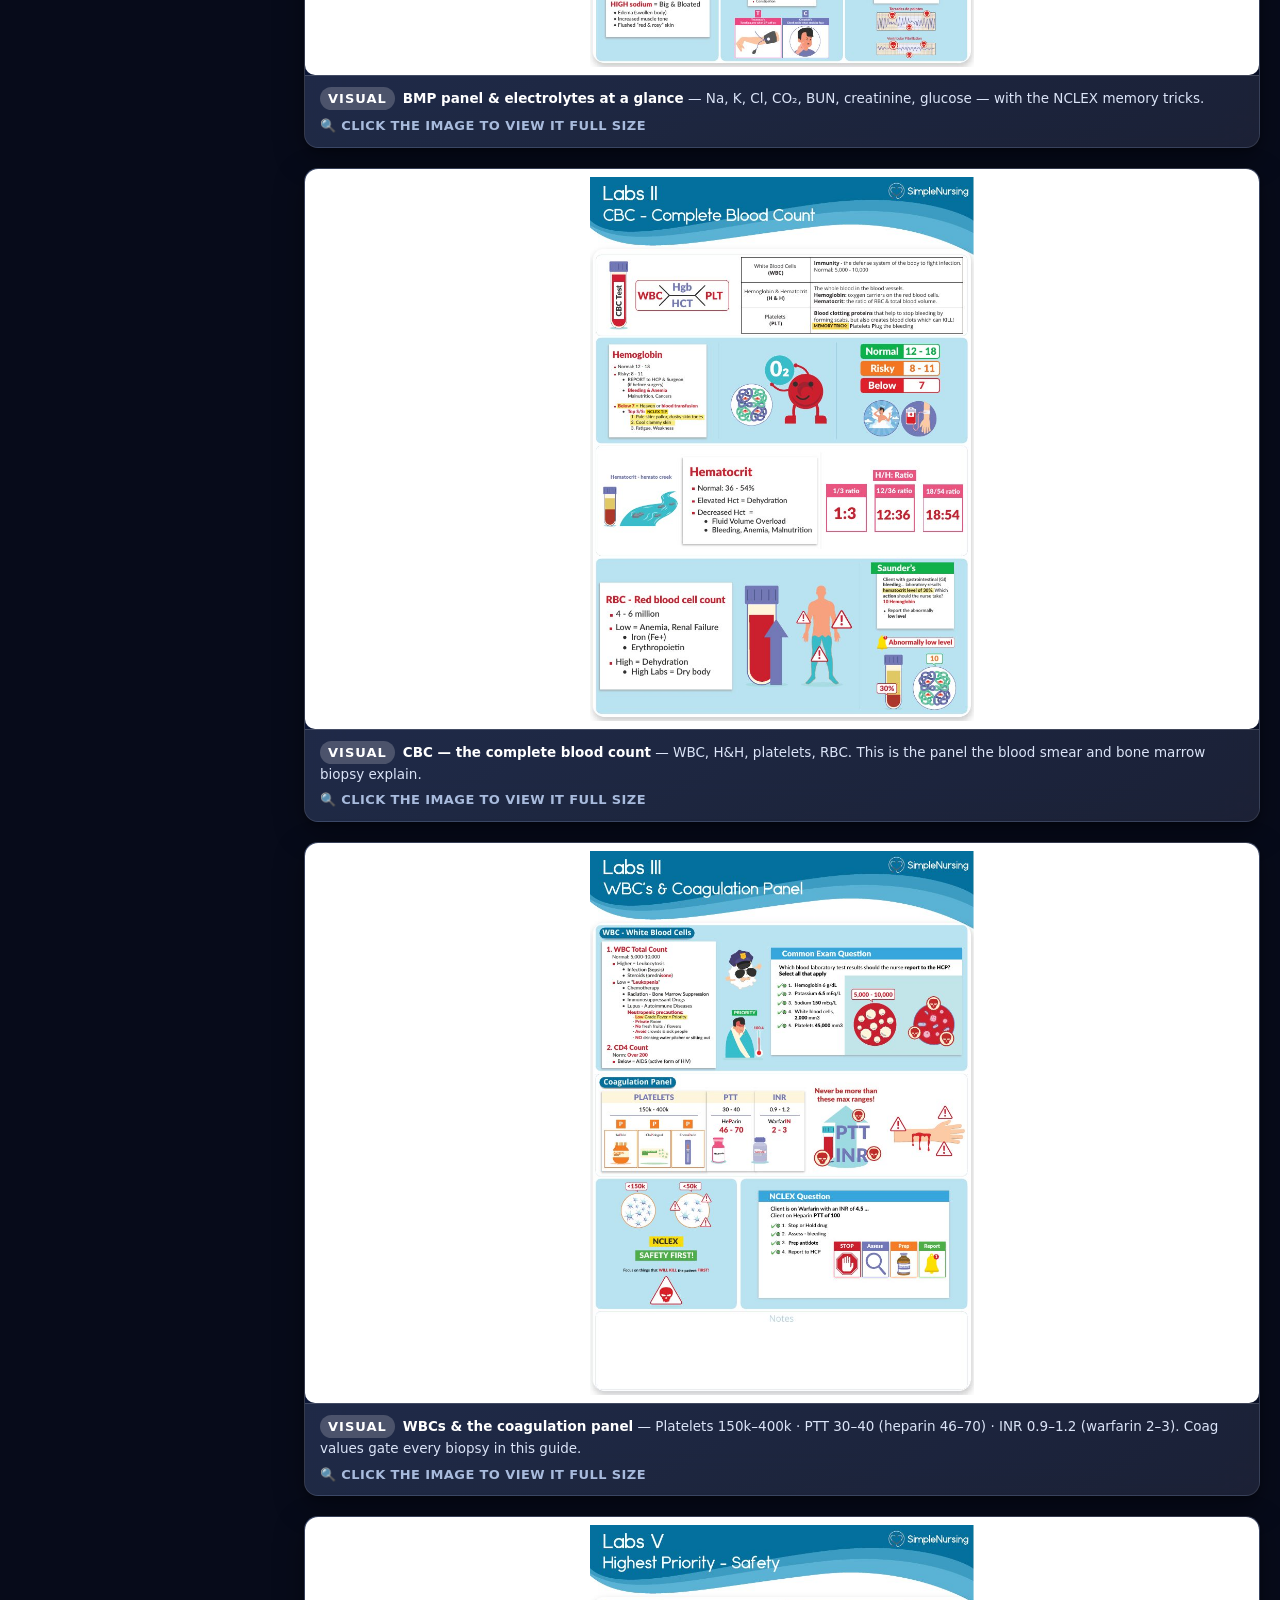
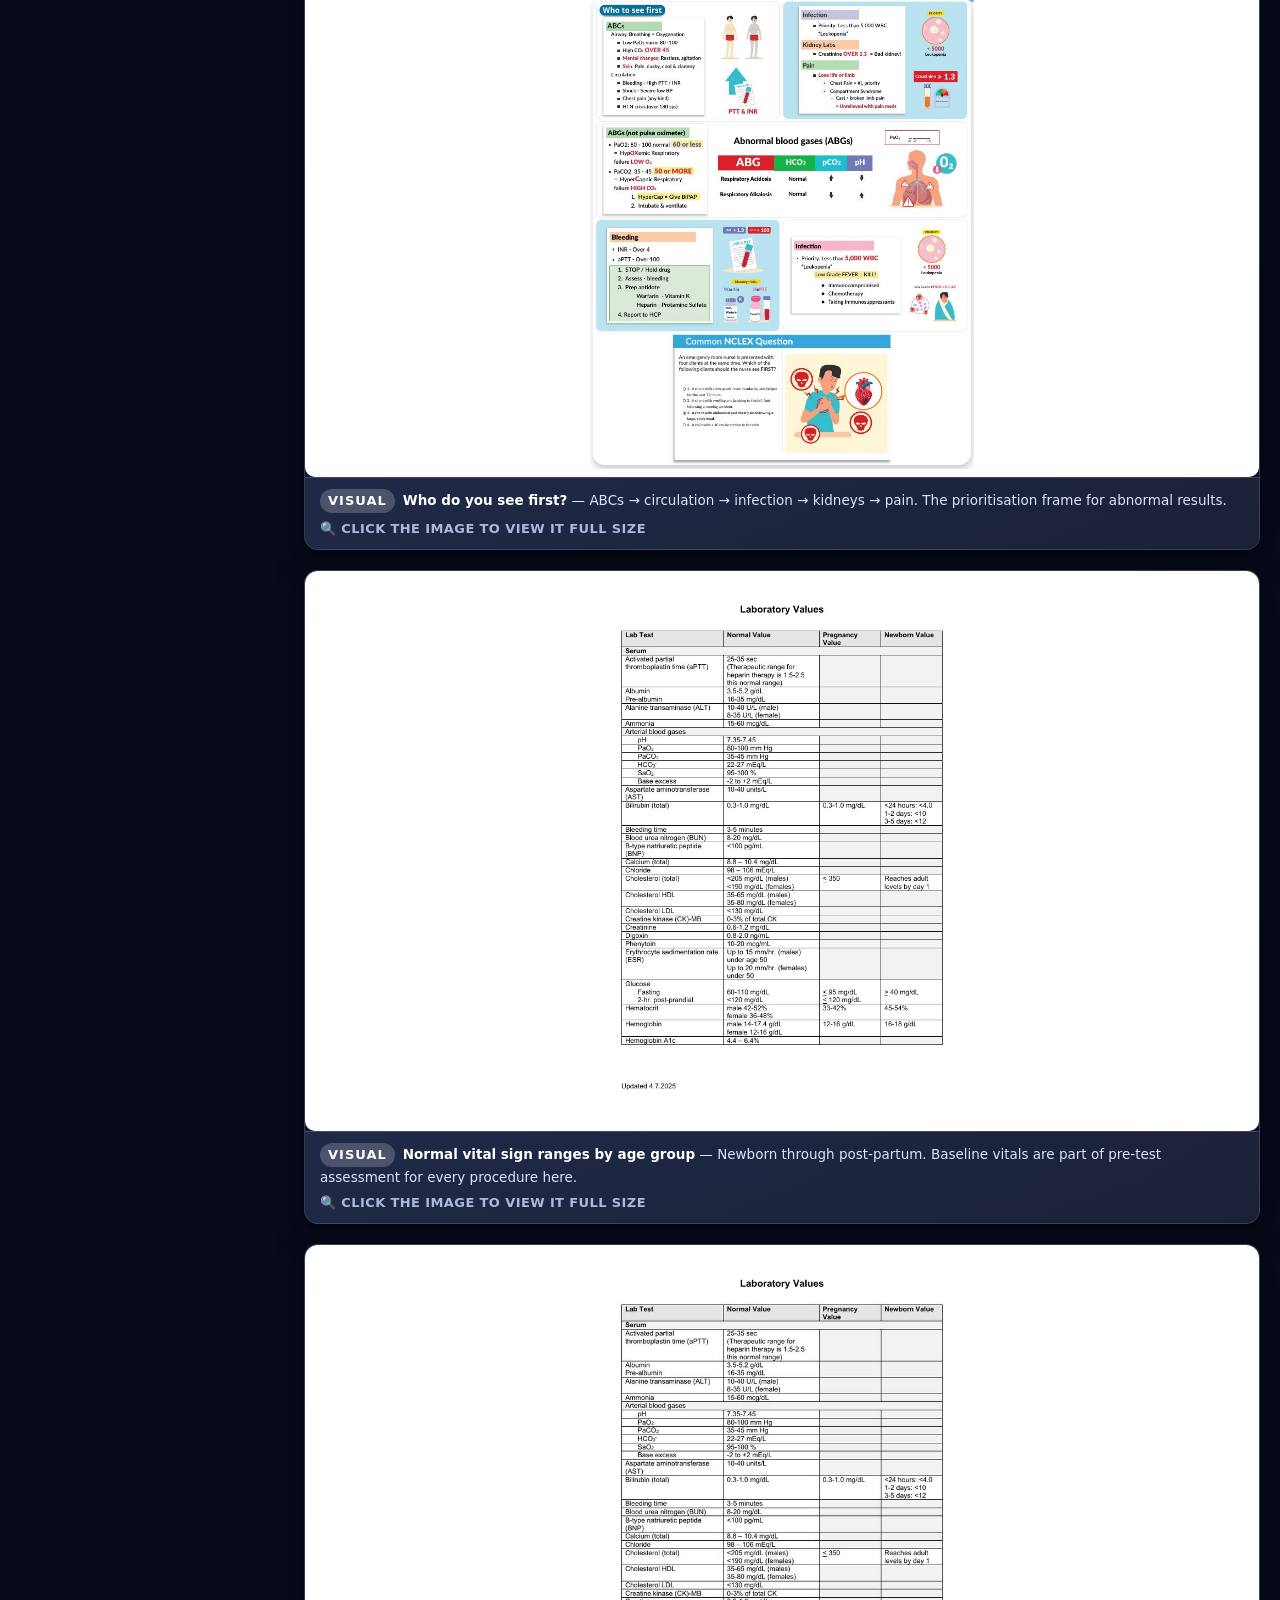
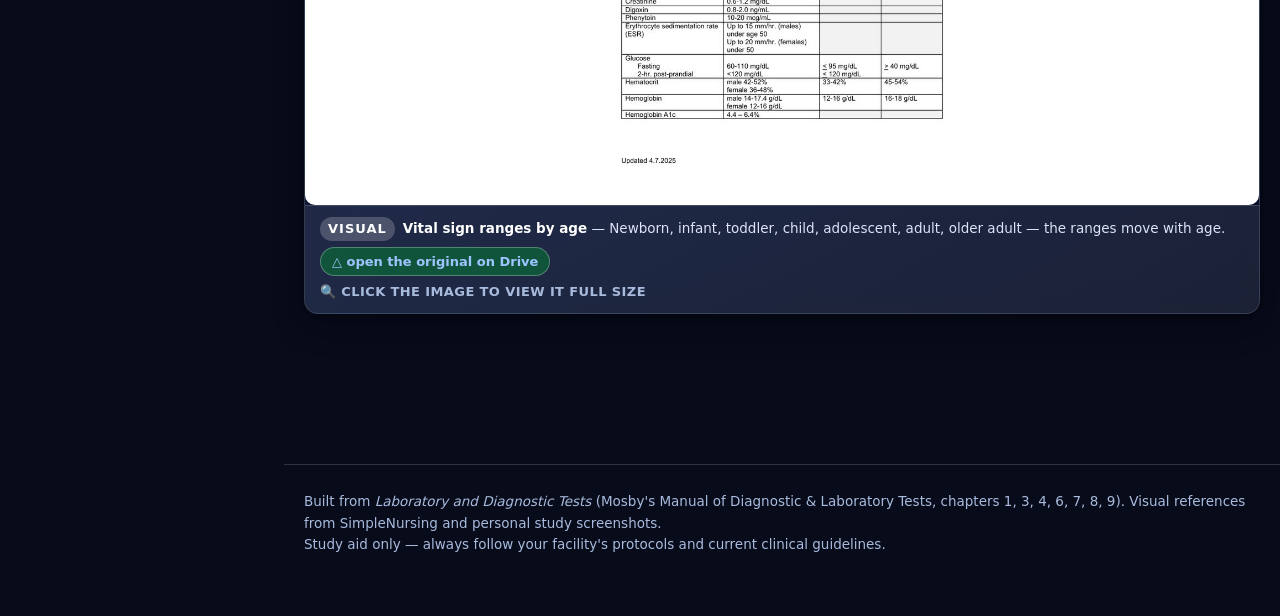
==== commit 15017044: "Add files via upload" ====
--- a/pages/bloodwork.html
+++ b/pages/bloodwork.html
@@ -9,6 +9,18 @@
 <link rel="stylesheet" href="../assets/css/style.css">
 </head>
 <body class="jewel nav-open">
+<style id="navDragCSS">
+#navBtns{touch-action:none}
+#navBtns.dragging{opacity:.9;cursor:grabbing}
+#navBtns.hidden-by-overlay{display:none !important}
+#nbGrip{cursor:grab;background:rgba(255,255,255,.16) !important;
+  border:1px solid rgba(255,255,255,.3) !important;color:#fff !important;
+  border-radius:22px;padding:7px 9px !important;font:900 .9rem 'Segoe UI',system-ui,sans-serif;
+  line-height:1;user-select:none;box-shadow:0 4px 14px rgba(0,0,0,.5);flex:0 0 auto}
+#nbGrip:hover{background:rgba(255,255,255,.32) !important}
+#navBtns.dragging #nbGrip{cursor:grabbing}
+@media print{#navBtns{display:none !important}}
+</style>
 <style id="a11yCSS">
 /* keep wide things inside the viewport so magnifying never forces sideways scrolling */
 img,svg,video,canvas{max-width:100%;height:auto}
@@ -40,6 +52,7 @@
   border:1px solid rgba(255,255,255,.22);box-shadow:0 4px 14px rgba(0,0,0,.5);
   color:#fff;white-space:nowrap;line-height:1.3;
 }
+#navBtns .nbLook{background:linear-gradient(135deg,#1d4ed8,#2f6bff)}
 #navBtns .nbHome{background:linear-gradient(135deg,#5a2d82,#8e2d6b)}
 #navBtns .nbAbsn{background:linear-gradient(135deg,#0f7d6b,#12b886)}
 #navBtns a:hover,#navBtns button:hover{filter:brightness(1.15)}
@@ -56,7 +69,7 @@
 }
 @media print{#navBtns{display:none}}
 </style>
-<div id="navBtns"><a class="nbHome" href="../index.html" title="Back to this course's study hub">&#127968;<span class="nbLabel"> Home</span></a><a class="nbAbsn" href="https://arnold7777777.github.io/ABSN-Study-Hub/" onclick="return nbToAbsn(event)" title="Close this page and go back toward the ABSN Study Hub">&#127891;<span class="nbLabel"> ABSN Hub</span></a></div>
+<div id="navBtns"><a class="nbLook" href="https://arnold7777777.github.io/NUR-198-Study-Guide/Look%20It%20Up.html" target="_blank" rel="noopener" title="Look up any topic across all your sites">&#128269;<span class="nbLabel"> Look Up</span></a><a class="nbHome" href="../index.html" title="Back to this course's study hub">&#127968;<span class="nbLabel"> Home</span></a><a class="nbAbsn" href="https://arnold7777777.github.io/ABSN-Study-Hub/" onclick="return nbToAbsn(event)" title="Close this page and go back toward the ABSN Study Hub">&#127891;<span class="nbLabel"> ABSN Hub</span></a></div>
 <script>if(window.top!==window.self){var _nb=document.getElementById("navBtns");if(_nb)_nb.style.display="none";}</script>
 <script>
 (function(){
@@ -276,5 +289,136 @@
   setTimeout(wrap,1200);   /* catch tables built by the page's own scripts */
 })();
 </script>
+<script id="navDragJS">
+(function(){
+  var nb=document.getElementById('navBtns');
+  if(!nb||nb.dataset.dragReady) return;
+  nb.dataset.dragReady='1';
+
+  /* ── 1. modifier and middle clicks must open a new tab ───────────────
+     The ABSN link called preventDefault() every time, which killed
+     ctrl/cmd/shift-click and middle-click. Let those through. */
+  function passthrough(e){
+    return e.ctrlKey||e.metaKey||e.shiftKey||e.altKey||e.button===1;
+  }
+  nb.addEventListener('click',function(e){
+    var a=e.target.closest('a'); if(!a) return;
+    if(passthrough(e)){ e.stopImmediatePropagation(); }   /* before the page's own handler */
+  },true);
+  nb.addEventListener('auxclick',function(e){
+    var a=e.target.closest('a');
+    if(a&&e.button===1){ e.stopImmediatePropagation();
+      window.open(a.href,'_blank','noopener'); e.preventDefault(); }
+  },true);
+  /* every button in the cluster also gets a right-click / long-press menu that
+     works, because they stay real <a href> elements */
+
+  /* ── 2. a grip so it is obvious the cluster can be moved ───────────── */
+  var grip=document.createElement('button');
+  grip.id='nbGrip'; grip.type='button';
+  grip.title='Drag to move these buttons \u00b7 double-click to reset';
+  grip.setAttribute('aria-label','Move these buttons');
+  grip.textContent='\u2725';
+  nb.insertBefore(grip,nb.firstChild);
+
+  /* ── 3. drag, and remember where she put it ─────────────────────────── */
+  var KEY='nbPos';
+  function clampPos(l,t){
+    var r=nb.getBoundingClientRect();
+    var maxL=Math.max(0,window.innerWidth-r.width-4);
+    var maxT=Math.max(0,window.innerHeight-r.height-4);
+    return [Math.min(Math.max(0,l),maxL), Math.min(Math.max(0,t),maxT)];
+  }
+  function place(l,t){
+    var p=clampPos(l,t);
+    nb.style.left=p[0]+'px'; nb.style.top=p[1]+'px';
+    nb.style.right='auto'; nb.style.bottom='auto';
+  }
+  function save(){
+    try{ localStorage.setItem(KEY,JSON.stringify({l:parseFloat(nb.style.left)||0,
+                                                  t:parseFloat(nb.style.top)||0})); }catch(e){}
+  }
+  function reset(){
+    nb.style.left=''; nb.style.top=''; nb.style.right=''; nb.style.bottom='';
+    try{ localStorage.removeItem(KEY); }catch(e){}
+  }
+  try{
+    var s=JSON.parse(localStorage.getItem(KEY)||'null');
+    if(s&&typeof s.l==='number') place(s.l,s.t);
+  }catch(e){}
+
+  var dragging=false,ox=0,oy=0,moved=false;
+  function down(x,y,e){
+    var r=nb.getBoundingClientRect();
+    dragging=true; moved=false; ox=x-r.left; oy=y-r.top;
+    nb.classList.add('dragging');
+    if(e&&e.preventDefault) e.preventDefault();
+  }
+  function move(x,y){
+    if(!dragging) return;
+    moved=true; place(x-ox,y-oy);
+  }
+  function up(){
+    if(!dragging) return;
+    dragging=false; nb.classList.remove('dragging');
+    if(moved) save();
+  }
+  grip.addEventListener('mousedown',function(e){ if(e.button===0) down(e.clientX,e.clientY,e); });
+  window.addEventListener('mousemove',function(e){ move(e.clientX,e.clientY); });
+  window.addEventListener('mouseup',up);
+  grip.addEventListener('touchstart',function(e){
+    var t=e.touches[0]; down(t.clientX,t.clientY,e); },{passive:false});
+  window.addEventListener('touchmove',function(e){
+    if(!dragging) return; var t=e.touches[0]; move(t.clientX,t.clientY); e.preventDefault(); },{passive:false});
+  window.addEventListener('touchend',up);
+  grip.addEventListener('dblclick',function(e){ e.preventDefault(); reset(); });
+  /* keyboard: focus the grip and nudge with the arrows */
+  grip.addEventListener('keydown',function(e){
+    var step=e.shiftKey?24:6, r=nb.getBoundingClientRect(), l=r.left, t=r.top, hit=true;
+    if(e.key==='ArrowLeft') l-=step; else if(e.key==='ArrowRight') l+=step;
+    else if(e.key==='ArrowUp') t-=step; else if(e.key==='ArrowDown') t+=step;
+    else if(e.key==='Home'||e.key==='Escape'){ reset(); e.preventDefault(); return; }
+    else hit=false;
+    if(hit){ place(l,t); save(); e.preventDefault(); }
+  });
+  window.addEventListener('resize',function(){
+    if(nb.style.left) place(parseFloat(nb.style.left),parseFloat(nb.style.top));
+  });
+
+  /* ── 4. step aside for full-screen viewers ───────────────────────────
+     Some overlays (the NUR 175 image lightbox, the drug guide drawer) sit
+     below this cluster in the stacking order, so the cluster covered their
+     Close buttons. Find them once, then just watch whether they are shown. */
+  var overlays=[];
+  try{
+    document.querySelectorAll('body *').forEach(function(el){
+      if(overlays.length>40) return;
+      if(el===nb||nb.contains(el)) return;
+      var cs=getComputedStyle(el);
+      if(cs.position!=='fixed') return;
+      var z=parseInt(cs.zIndex,10);
+      if(!(z>=1000)) return;
+      /* covers most of the screen in at least one dimension */
+      var w=parseFloat(cs.width), h=parseFloat(cs.height);
+      var full=(cs.inset==='0px'||cs.top==='0px'&&cs.left==='0px'&&cs.right==='0px'&&cs.bottom==='0px');
+      if(full||(w>=window.innerWidth*0.9&&h>=window.innerHeight*0.9)) overlays.push(el);
+    });
+  }catch(e){}
+  function check(){
+    var open=overlays.some(function(el){
+      var cs=getComputedStyle(el);
+      return cs.display!=='none'&&cs.visibility!=='hidden'&&parseFloat(cs.opacity||'1')>0.05;
+    });
+    nb.classList.toggle('hidden-by-overlay',open);
+  }
+  if(overlays.length){
+    check();
+    var t=null;
+    new MutationObserver(function(){ clearTimeout(t); t=setTimeout(check,60); })
+      .observe(document.body,{attributes:true,subtree:true,
+                              attributeFilter:['class','style','hidden']});
+  }
+})();
+</script>
 </body>
 </html>
--- a/assets/css/style.css
+++ b/assets/css/style.css
@@ -99,7 +99,7 @@
   background:linear-gradient(135deg,#1668d8,#7b3fd4); color:#fff; font-size:19px;
   box-shadow:0 4px 12px rgba(22,104,216,.35);
 }
-.brand small{display:block;font-weight:600;font-size:11.5px;color:var(--muted);letter-spacing:.6px;text-transform:uppercase}
+.brand small{display:block;font-weight:600;font-size:13px;color:var(--muted);letter-spacing:.6px;text-transform:uppercase}
 
 .nav{display:flex; gap:4px; flex-wrap:wrap; margin-left:auto}
 .nav a{
@@ -127,7 +127,7 @@
   .nav::-webkit-scrollbar{display:none}
   .nav a{white-space:nowrap; font-size:13.5px; padding:6px 11px}
   .tools{margin-left:auto}
-  .tool-btn{padding:5px 10px; font-size:12px}
+  .tool-btn{padding:5px 10px; font-size:13px}
   .hero{padding:30px 22px; border-radius:16px}
   .prose{padding:20px 18px}
   .test-head{padding:15px 14px; gap:10px}
@@ -153,7 +153,7 @@
     border-radius:var(--radius); padding:14px}
 }
 .sidebar h4{
-  font-size:11.5px; letter-spacing:1.1px; text-transform:uppercase; color:var(--muted);
+  font-size:13px; letter-spacing:1.1px; text-transform:uppercase; color:var(--muted);
   margin:0 0 10px; font-weight:800;
 }
 .sidebar ol{list-style:none; margin:0; padding:0; counter-reset:toc}
@@ -209,17 +209,17 @@
 .hero p{margin:0; font-size:18px; max-width:64ch; color:rgba(255,255,255,.93)}
 .hero .kicker{
   display:inline-block; background:rgba(255,255,255,.18); border:1px solid rgba(255,255,255,.3);
-  padding:5px 13px; border-radius:999px; font-size:12.5px; font-weight:800; letter-spacing:1px;
+  padding:5px 13px; border-radius:999px; font-size:13px; font-weight:800; letter-spacing:1px;
   text-transform:uppercase; margin-bottom:16px;
 }
 .hero-stats{display:flex; gap:12px; flex-wrap:wrap; margin-top:26px; position:relative}
 .hero-stat{background:rgba(255,255,255,.14); border:1px solid rgba(255,255,255,.24); border-radius:12px; padding:10px 16px}
 .hero-stat b{display:block; font-size:26px; line-height:1.1}
-.hero-stat span{font-size:12px; text-transform:uppercase; letter-spacing:.8px; opacity:.85}
+.hero-stat span{font-size:13px; text-transform:uppercase; letter-spacing:.8px; opacity:.85}
 
 /* page header (chapter pages) */
 .page-head{padding:30px 0 6px}
-.page-head .eyebrow{font-size:12.5px; font-weight:800; letter-spacing:1.4px; text-transform:uppercase; color:var(--muted)}
+.page-head .eyebrow{font-size:13px; font-weight:800; letter-spacing:1.4px; text-transform:uppercase; color:var(--muted)}
 .page-head h1{margin:6px 0 10px; font-size:clamp(26px,4vw,40px); line-height:1.12; letter-spacing:-.4px}
 .page-head p.lede{font-size:18px; color:var(--ink-soft); max-width:70ch; margin:0}
 
@@ -241,7 +241,7 @@
 .chcard p{margin:0 0 14px; color:var(--ink-soft); font-size:14.5px; line-height:1.5}
 .chcard .count{
   display:inline-block; background:var(--cbg,var(--blue-bg)); color:var(--c,var(--blue));
-  font-weight:800; font-size:12.5px; padding:4px 11px; border-radius:999px;
+  font-weight:800; font-size:13px; padding:4px 11px; border-radius:999px;
 }
 
 /* ==========================================================================
@@ -284,7 +284,7 @@
   border-radius:12px; padding:12px 14px; border:1px solid transparent; font-size:14.5px; line-height:1.5;
 }
 .glance-item b{
-  display:block; font-size:11px; letter-spacing:1px; text-transform:uppercase; margin-bottom:4px; font-weight:900;
+  display:block; font-size:13px; letter-spacing:1px; text-transform:uppercase; margin-bottom:4px; font-weight:900;
 }
 .g-normal{background:var(--green-bg); border-color:#bfe8cf; color:#0b5c34}
 .g-normal b{color:var(--green)}
@@ -305,7 +305,7 @@
   background:var(--sbg,var(--slate-bg)); color:var(--sc,var(--slate));
 }
 .sec-head .sico{font-size:16px}
-.sec-head .mini-chev{margin-left:auto; font-size:11px; opacity:.7; transition:transform .18s}
+.sec-head .mini-chev{margin-left:auto; font-size:13px; opacity:.7; transition:transform .18s}
 .sec.open .mini-chev{transform:rotate(180deg)}
 .sec-body{display:none; padding:14px 16px 16px; background:#fff; border-top:1px solid var(--line)}
 .sec.open .sec-body{display:block}
@@ -327,7 +327,7 @@
 
 /* phase pills for Before / During / After */
 .phase{
-  display:inline-flex; align-items:center; gap:6px; font-weight:900; font-size:12px;
+  display:inline-flex; align-items:center; gap:6px; font-weight:900; font-size:13px;
   letter-spacing:1px; text-transform:uppercase; padding:4px 12px; border-radius:999px;
   margin:16px 0 10px;
 }
@@ -355,7 +355,7 @@
   font-size:15px; line-height:1.55; border:1px solid transparent;
 }
 .callout::before{position:absolute; left:14px; top:13px; font-size:19px; line-height:1}
-.callout b.lead{display:block; font-size:12px; letter-spacing:1px; text-transform:uppercase; margin-bottom:3px}
+.callout b.lead{display:block; font-size:13px; letter-spacing:1px; text-transform:uppercase; margin-bottom:3px}
 
 .c-critical{background:var(--red-bg); border-color:#f7c4ca; color:#8d1721}
 .c-critical::before{content:"🚨"}
@@ -404,11 +404,11 @@
 figcaption b{color:var(--ink)}
 figcaption::after{
   content:"🔍 click the image to view it full size";
-  display:block; margin-top:6px; font-size:11.5px; font-weight:700; letter-spacing:.4px;
+  display:block; margin-top:6px; font-size:13px; font-weight:700; letter-spacing:.4px;
   text-transform:uppercase; color:var(--muted);
 }
 .fig-tag{
-  display:inline-block; font-size:10.5px; font-weight:900; letter-spacing:1px; text-transform:uppercase;
+  display:inline-block; font-size:13px; font-weight:900; letter-spacing:1px; text-transform:uppercase;
   background:var(--purple-bg); color:var(--purple); padding:2px 8px; border-radius:999px; margin-right:8px;
 }
 
@@ -467,7 +467,7 @@
   max-height:520px; object-fit:contain; object-position:top center; background:#fbfcfe; padding:6px;
 }
 .ref-card .rc-head::after{
-  content:"🔍 tap to enlarge"; display:block; margin-top:7px; font-size:11px; font-weight:800;
+  content:"🔍 tap to enlarge"; display:block; margin-top:7px; font-size:13px; font-weight:800;
   letter-spacing:.5px; text-transform:uppercase; color:var(--muted);
 }
 
@@ -774,18 +774,18 @@
 .rail-links .ni{font-size:17px; width:22px; text-align:center; flex:0 0 auto}
 .rail-links a b{font-weight:900; color:var(--muted); margin-right:3px}
 .rail-links a em{
-  margin-left:auto; font-style:normal; font-size:11.5px; font-weight:900;
+  margin-left:auto; font-style:normal; font-size:13px; font-weight:900;
   background:rgba(0,0,0,.08); color:var(--muted); padding:2px 8px; border-radius:999px;
 }
 .rail-links a.active em{background:rgba(255,255,255,.28); color:#fff}
 
 .rail-sep{
-  font-size:11px; letter-spacing:1.2px; text-transform:uppercase; font-weight:900;
+  font-size:13px; letter-spacing:1.2px; text-transform:uppercase; font-weight:900;
   color:var(--muted); padding:14px 20px 8px; border-top:1px solid var(--line); margin-top:6px;
 }
 .rail-toc{padding:0 12px}
 .rail-toc h4{
-  font-size:11px; letter-spacing:1.1px; text-transform:uppercase; color:var(--muted);
+  font-size:13px; letter-spacing:1.1px; text-transform:uppercase; color:var(--muted);
   margin:12px 8px 6px; font-weight:800;
 }
 .rail-toc ol{list-style:none; margin:0; padding:0}
@@ -868,15 +868,15 @@
 .ix-ico{font-size:16px; flex:0 0 auto; margin-top:1px}
 .ix-main{flex:1 1 auto; min-width:0}
 .ix-main b{display:block; font-size:14.5px; font-weight:750}
-.ix-aka{display:block; font-size:12px; color:var(--muted); font-style:italic; margin-top:2px;
+.ix-aka{display:block; font-size:13px; color:var(--muted); font-style:italic; margin-top:2px;
   overflow:hidden; display:-webkit-box; -webkit-line-clamp:2; -webkit-box-orient:vertical}
 .ix-chap{
-  flex:0 0 auto; align-self:center; font-size:10.5px; font-weight:800; letter-spacing:.4px;
+  flex:0 0 auto; align-self:center; font-size:13px; font-weight:800; letter-spacing:.4px;
   text-transform:uppercase; color:var(--c,var(--blue)); background:var(--cbg,rgba(0,0,0,.05));
   padding:3px 8px; border-radius:999px; white-space:nowrap;
 }
 .prose h2 .cnt{
-  font-size:12px; font-weight:800; letter-spacing:.6px; text-transform:uppercase;
+  font-size:13px; font-weight:800; letter-spacing:.6px; text-transform:uppercase;
   color:var(--muted); margin-left:8px; vertical-align:middle;
 }
 h3.az{
@@ -952,7 +952,7 @@
 .legend>b{display:block; margin-bottom:8px; font-size:13px; letter-spacing:.4px; text-transform:uppercase; color:var(--muted)}
 .legend ul{margin:0; padding-left:0; list-style:none}
 .legend li{margin:6px 0; line-height:1.5}
-.lg{display:inline-block; padding:2px 9px; border-radius:999px; font-size:12px; font-weight:800; margin-right:8px; white-space:nowrap}
+.lg{display:inline-block; padding:2px 9px; border-radius:999px; font-size:13px; font-weight:800; margin-right:8px; white-space:nowrap}
 .lg-key{background:#fff3d1; color:#7a5200}
 .lg-pic{background:#e6efff; color:#1a4fa0}
 .lg-tab{background:#e2f6f8; color:#075e67}
@@ -974,7 +974,7 @@
 table.cmp ul{margin:0; padding-left:18px}
 table.cmp li{margin:3px 0; line-height:1.45}
 .cmp-note{font-size:13.5px; color:var(--muted); margin:4px 2px 0}
-.sbs{font-size:.72em; vertical-align:sub}
+.sbs{font-size:0.82em; vertical-align:sub}
 body.jewel table.cmp{background:rgba(255,255,255,.10); border-color:rgba(255,255,255,.18); color:#eaf0ff}
 body.jewel table.cmp th, body.jewel table.cmp td{border-bottom-color:rgba(255,255,255,.14)}
 body.jewel table.cmp thead th{background:rgba(255,255,255,.10); color:#c3d2ee}
@@ -984,8 +984,8 @@
   table.cmp, table.cmp tbody, table.cmp tr, table.cmp td, table.cmp th{display:block; width:auto}
   table.cmp thead{display:none}
   table.cmp tbody th[scope=row]{width:auto; border-radius:0; font-size:15px}
-  table.cmp.cmp2 tbody td:nth-of-type(1)::before{content:"LOW / deficit"; display:block; font-size:11.5px; font-weight:800; letter-spacing:.5px; color:#0a6f8f; margin-bottom:2px}
-  table.cmp.cmp2 tbody td:nth-of-type(2)::before{content:"HIGH / excess"; display:block; font-size:11.5px; font-weight:800; letter-spacing:.5px; color:#b03a2e; margin-bottom:2px}
+  table.cmp.cmp2 tbody td:nth-of-type(1)::before{content:"LOW / deficit"; display:block; font-size:13px; font-weight:800; letter-spacing:.5px; color:#0a6f8f; margin-bottom:2px}
+  table.cmp.cmp2 tbody td:nth-of-type(2)::before{content:"HIGH / excess"; display:block; font-size:13px; font-weight:800; letter-spacing:.5px; color:#b03a2e; margin-bottom:2px}
   body.jewel table.cmp.cmp2 tbody td:nth-of-type(1)::before{color:#7fe0f2}
   body.jewel table.cmp.cmp2 tbody td:nth-of-type(2)::before{color:#ffa9a0}
 }
@@ -1000,11 +1000,11 @@
 .qa-n{flex:0 0 auto; width:28px; height:28px; border-radius:9px; display:grid; place-items:center;
   background:var(--c,#7b3fd4); color:#fff; font-weight:800; font-size:14px}
 .qa-stem{margin:2px 0 8px; font-weight:650; line-height:1.5}
-.qa-sata{margin:-4px 0 8px; font-size:12.5px; font-weight:800; letter-spacing:.4px; text-transform:uppercase; color:#b03a2e}
+.qa-sata{margin:-4px 0 8px; font-size:13px; font-weight:800; letter-spacing:.4px; text-transform:uppercase; color:#b03a2e}
 ol.qa-opts{list-style:none; margin:0; padding:0}
 ol.qa-opts li{margin:5px 0; line-height:1.45; display:flex; gap:9px}
 .opt-l{flex:0 0 auto; width:22px; height:22px; border-radius:7px; display:grid; place-items:center;
-  background:rgba(0,0,0,.06); font-size:12.5px; font-weight:800; color:var(--ink-soft)}
+  background:rgba(0,0,0,.06); font-size:13px; font-weight:800; color:var(--ink-soft)}
 details.qa-a{margin-top:12px}
 details.qa-a>summary{
   cursor:pointer; list-style:none; display:inline-block; padding:7px 14px; border-radius:999px;
@@ -1040,7 +1040,7 @@
 /* ════════ Drive link on an infographic figure ════════ */
 a.fig-drive{
   display:inline-block; margin-top:6px; padding:4px 11px; border-radius:999px;
-  background:rgba(16,90,60,.92); color:#fff; font-size:12.5px; font-weight:800;
+  background:rgba(16,90,60,.92); color:#fff; font-size:13px; font-weight:800;
   text-decoration:none; border:1px solid rgba(255,255,255,.28); white-space:nowrap;
 }
 a.fig-drive:hover{background:#12b886; text-decoration:none}
@@ -1097,3 +1097,7 @@
   .test-title h3{ font-size:18.5px; }
   .test-head{ border-left-width:7px; }
 }
+
+
+/* accessibility: rem so nested sizes can never compound below readable */
+.ix-chap,.ix-aka,.cnt,.tool-btn{font-size:.82rem}
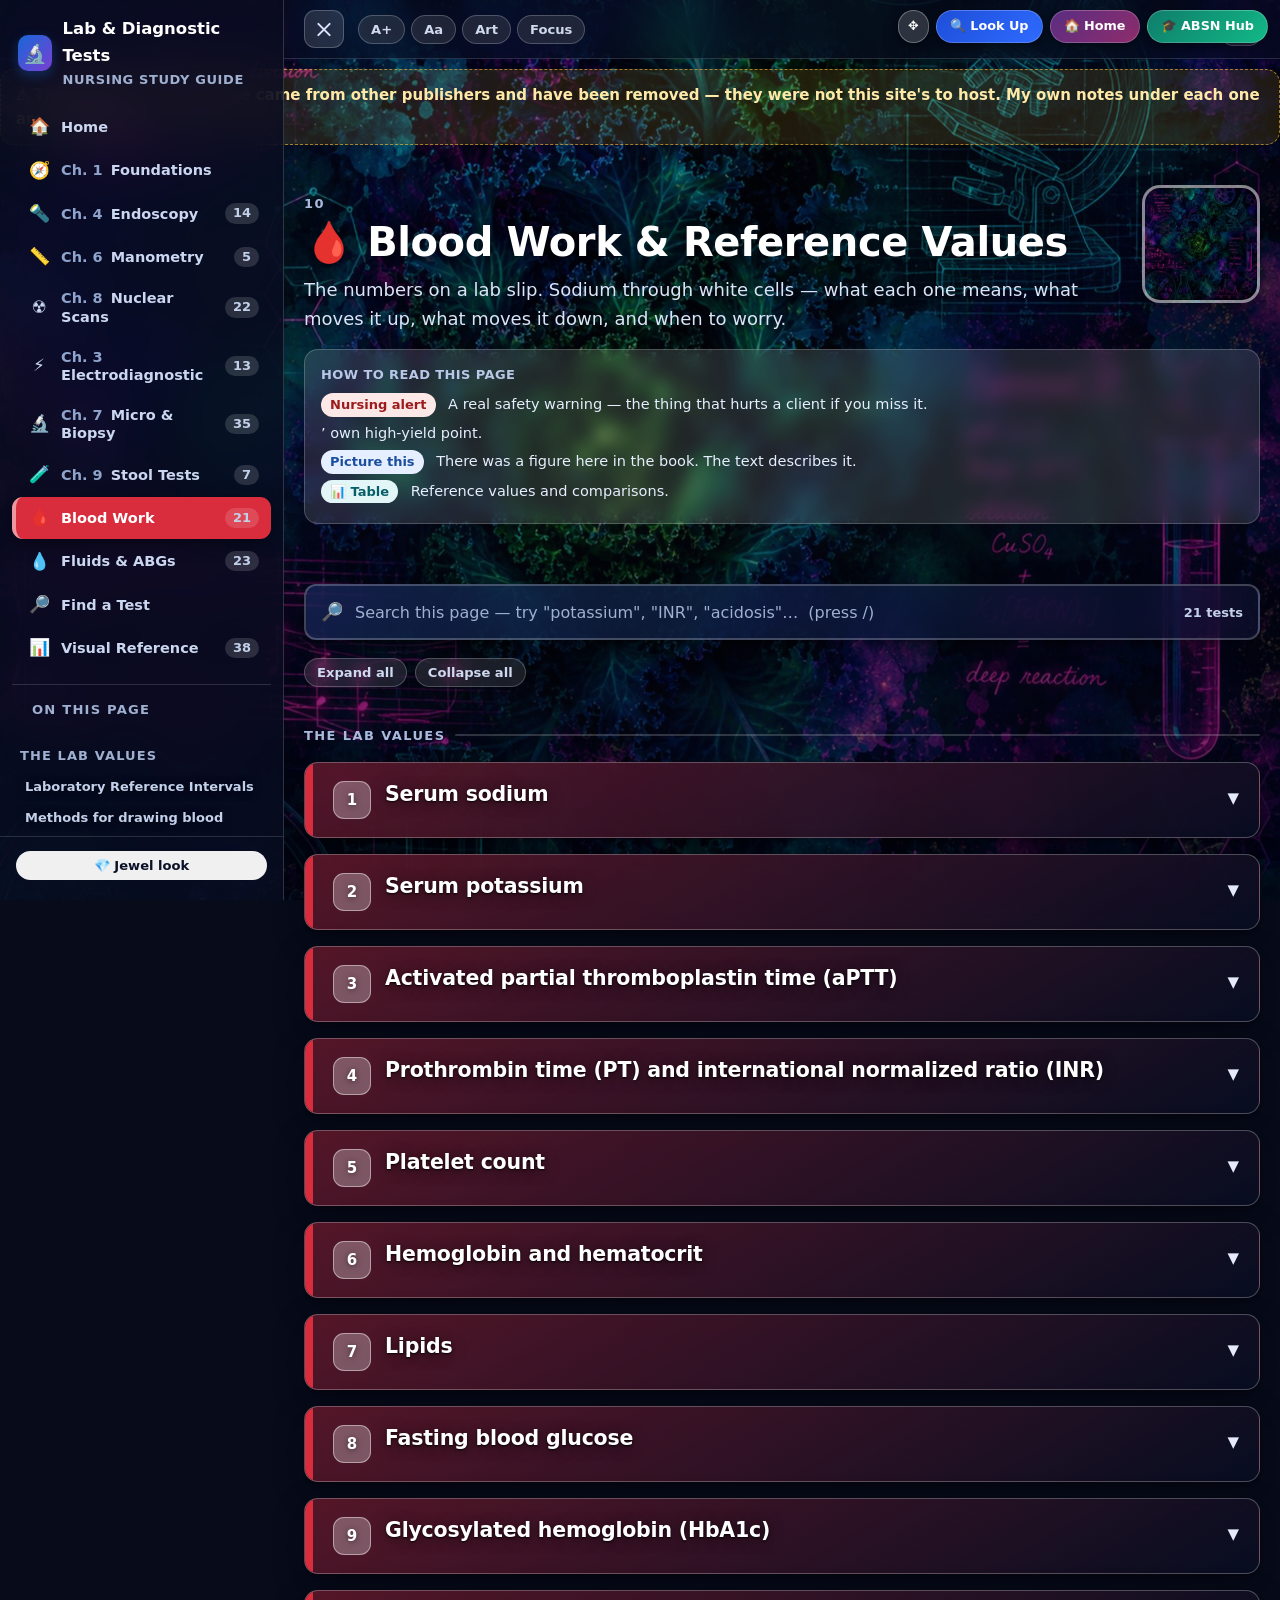
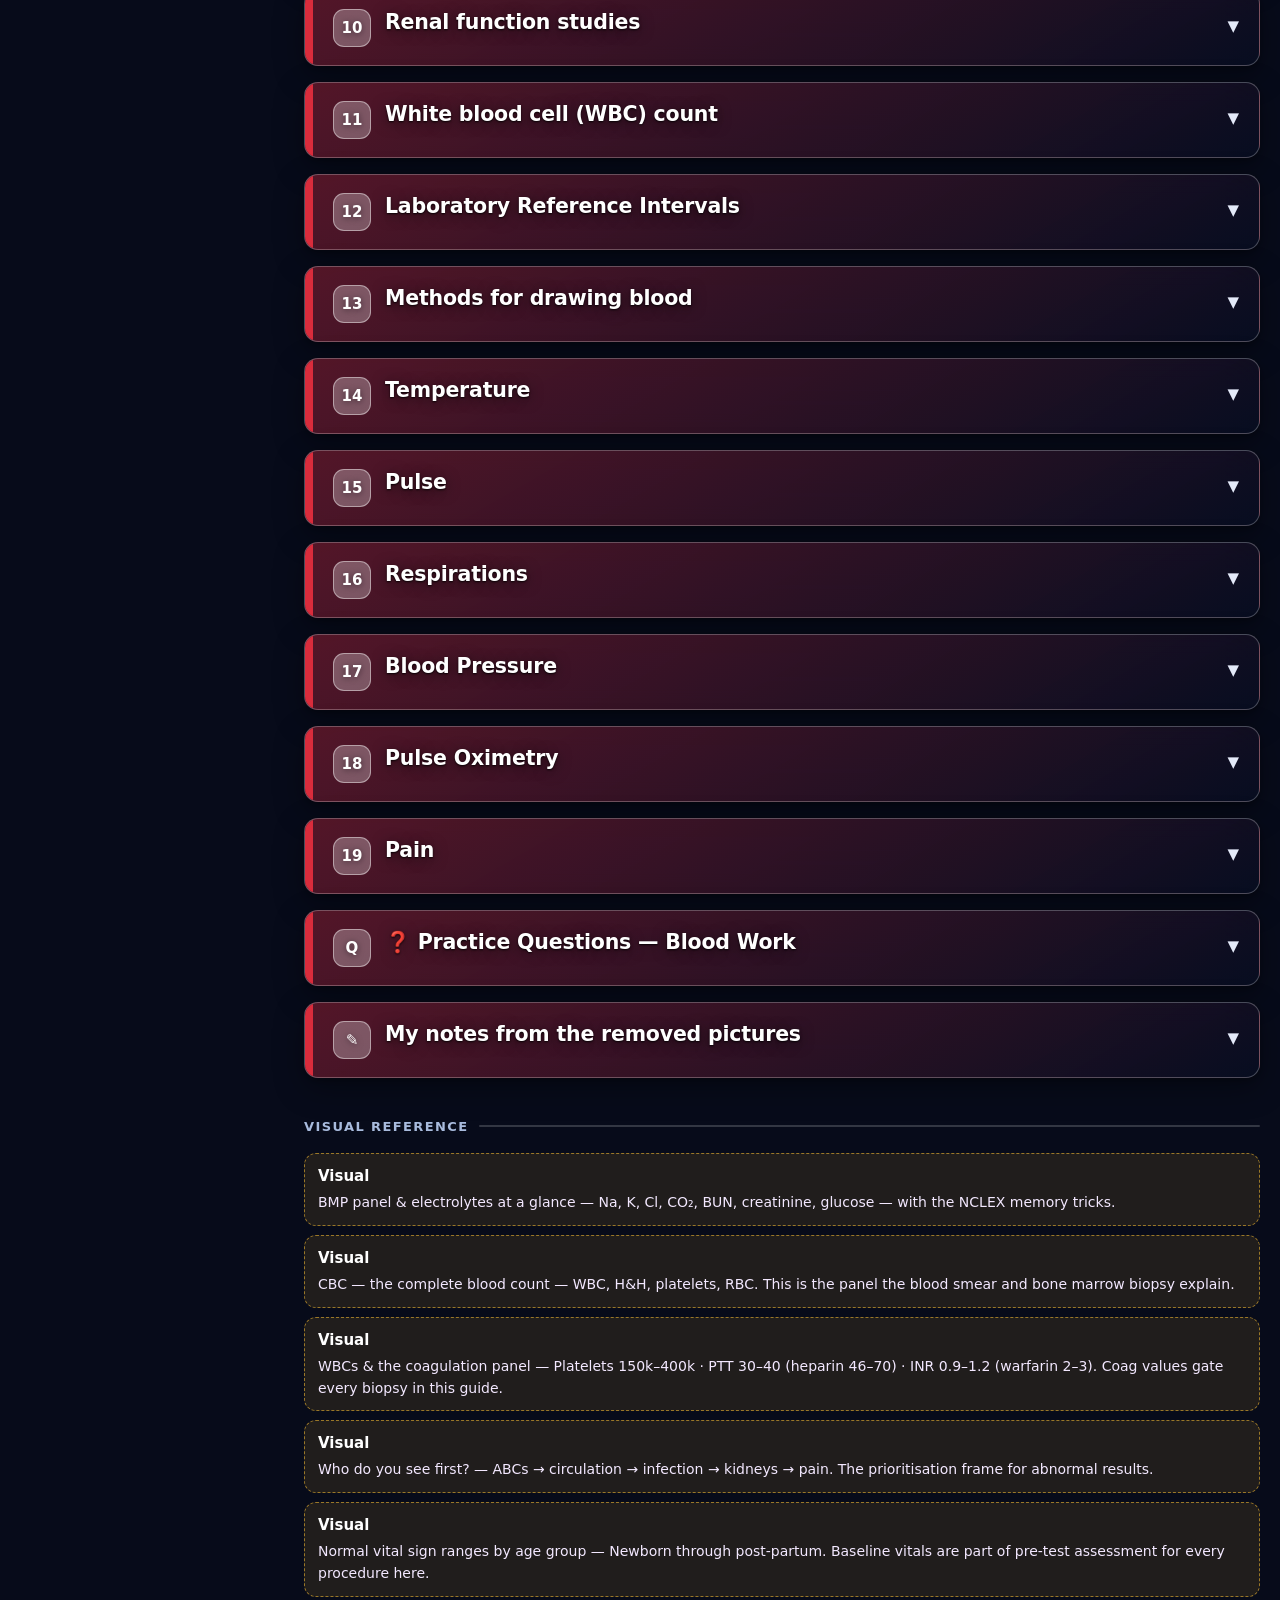
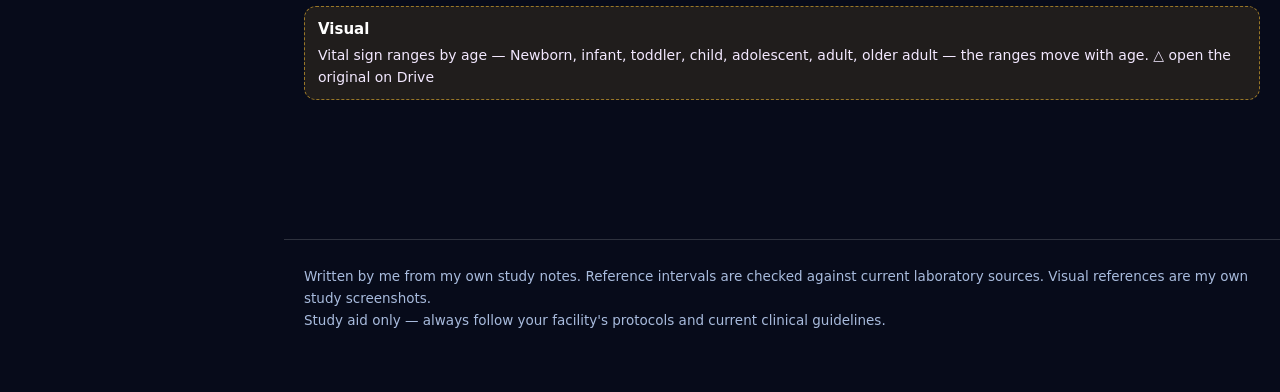
==== commit 04646882: "Add files via upload" ====
--- a/pages/bloodwork.html
+++ b/pages/bloodwork.html
@@ -7,7 +7,74 @@
 <meta name="description" content="The numbers on a lab slip. Sodium through white cells — what each one means, what moves it up, what moves it down, and when to worry.">
 <link rel="icon" href="data:image/svg+xml,<svg xmlns='http://www.w3.org/2000/svg' viewBox='0 0 100 100'><text y='.9em' font-size='90'>🔬</text></svg>">
 <link rel="stylesheet" href="../assets/css/style.css">
-</head>
+
+<style id="labRefCSS">
+/* Readability pass. The value is the thing she came for, so it is the loudest thing
+   on the row; the field label is demoted to a small grey cap. Colours are set
+   explicitly rather than inherited, so nothing upstream can wash them out. */
+#labref, #labref *{opacity:1 !important;filter:none !important;animation:none !important}
+#labref{margin:6px 0 4px;color:#10203a}
+#labref .lrbar{position:sticky;top:62px;z-index:5;display:flex;gap:8px;flex-wrap:wrap;
+ align-items:center;padding:10px 0 12px;background:#fff;border-bottom:2px solid #e6ebf3}
+@media(max-width:760px){
+  #labref .lrbar{top:60px}
+  #labref input[type=search]{flex:1 1 100%}
+  #labref .lrchip{flex:1 1 auto}
+}
+#labref input[type=search]{flex:1 1 210px;min-width:0;font:600 1.05rem/1.3 inherit;
+ padding:12px 14px;border-radius:12px;border:2px solid #9fb0c9;background:#fff;color:#10203a}
+#labref input[type=search]::placeholder{color:#5b6b83}
+#labref input[type=search]:focus{outline:3px solid #d92c3c66;border-color:#d92c3c}
+#labref .lrchip{font:800 .98rem inherit;padding:11px 15px;border-radius:12px;cursor:pointer;
+ border:2px solid #9fb0c9;background:#fff;color:#10203a}
+#labref .lrchip.on{background:#b3121f;border-color:#b3121f;color:#fff}
+#labref .lrcount{font-weight:800;font-size:1rem;color:#33445e}
+#labref .lrpanel{margin:0 0 22px}
+#labref .lrpanel > h5{margin:0 0 10px;font-size:1.2rem;font-weight:900;color:#10203a;
+ padding:9px 12px;background:#eef2f8;border-left:6px solid #d92c3c;border-radius:10px}
+#labref table{width:100%;border-collapse:collapse;font-size:1rem;color:#10203a}
+#labref table{background:#fff;table-layout:fixed}
+#labref th,#labref td{border:1px solid #c9d3e2;padding:11px 12px;text-align:left;
+ vertical-align:top;overflow-wrap:anywhere;color:#10203a;background:#fff}
+#labref tbody tr:nth-child(even) th,#labref tbody tr:nth-child(even) td{background:#f4f7fc}
+/* six columns is a lot at any zoom - give the value columns the room */
+#labref col.c-test{width:17%}
+#labref col.c-ref{width:22%}
+#labref col.c-si{width:16%}
+#labref col.c-crit{width:16%}
+#labref col.c-up{width:14.5%}
+#labref col.c-down{width:14.5%}
+#labref .tblscroll{overflow-x:auto;max-width:100%}
+#labref thead th{background:#e8eef7;font-weight:900;white-space:nowrap;color:#10203a}
+#labref tbody th{background:#f6f9fd;font-weight:900;font-size:1.06rem}
+#labref .abbr{display:block;font-weight:800;font-size:.92rem;color:#42506a;margin-top:2px}
+#labref .crit{color:#8f0d18;font-weight:900}
+#labref .lrnote{display:block;margin-top:6px;font-size:.95rem;color:#42506a;font-style:italic}
+#labref tr.hidden,#labref .lrpanel.hidden{display:none}
+#labref .lrempty{padding:14px;font-weight:800;font-size:1.05rem;color:#10203a}
+#labref .updn{font-size:1rem}
+/* One card per test once the screen is narrow. A six-column table at 300% zoom is
+   unreadable, so each field becomes a labelled block with the value dominant. */
+@media(max-width:1100px){
+  #labref thead{position:absolute;left:-9999px;width:1px;height:1px;overflow:hidden}
+  #labref table,#labref tbody,#labref tr,#labref th,#labref td{display:block;width:auto}
+  #labref tr,#labref tbody tr:nth-child(even){border:2px solid #b9c6da;border-radius:14px;
+   margin:0 0 16px;padding:6px 0 10px;background:#fff;box-shadow:0 2px 6px rgba(16,32,58,.08)}
+  #labref th,#labref td,#labref tbody tr:nth-child(even) th,
+  #labref tbody tr:nth-child(even) td{background:transparent}
+  #labref th,#labref td{border:0;padding:9px 14px}
+  #labref tbody th{font-size:1.22rem;line-height:1.3;background:transparent;
+   border-bottom:2px solid #e6ebf3;padding-bottom:10px;margin-bottom:2px}
+  #labref td{font-size:1.08rem;font-weight:700;line-height:1.45;color:#0d1b30}
+  #labref td:empty{display:none}
+  #labref td::before{content:attr(data-lab);display:block;font-size:.82rem;font-weight:800;
+   text-transform:uppercase;letter-spacing:.04em;color:#5b6b83;margin-bottom:3px}
+  /* the two "what it means" columns are prose, not values - keep them lighter */
+  #labref td.updn{font-weight:500;color:#22334d}
+  #labref td.crit{background:#fdeaec;border-radius:10px;margin:2px 8px;padding:9px 12px}
+  #labref .lrnote{font-weight:500}
+}
+</style></head>
 <body class="jewel nav-open">
 <style id="navDragCSS">
 #navBtns{touch-action:none}
@@ -118,155 +185,32 @@
       <button class="tool-btn" data-toggle="focus" title="Dim everything except the card you opened">Focus</button>
     </div>
   </div>
-</header>
+</header><div class="removed-third-party" style="border:1px dashed rgba(255,194,51,.6);background:rgba(255,194,51,.12);color:#ffe9a8;border-radius:14px;padding:13px 15px;margin:10px 0 18px;font-size:15px;line-height:1.6;font-weight:700">&#9888;&#65039; The pictures on this page came from other publishers and have been removed &mdash; they were not this site's to host. My own notes under each one are still here.</div>
 
 <div class="page-shell">
 
 <div class="wrap">
   <div class="page-head">
-    <div class="eyebrow">Saunders Comprehensive Review for the NCLEX-RN, ch. 10</div>
+    <div class="eyebrow"> 10</div>
     <h1>🩸 Blood Work &amp; Reference Values</h1>
     <p class="lede">The numbers on a lab slip. Sodium through white cells — what each one means, what moves it up, what moves it down, and when to worry.</p>
-    <div class="head-art" aria-hidden="true"></div><div class="legend"><b>How to read this page</b><ul><li><span class="lg lg-alert">Nursing alert</span> A real safety warning &mdash; the thing that hurts a client if you miss it.</li><li><span class="lg lg-key">Pyramid point</span> Saunders&rsquo; own high-yield point.</li><li><span class="lg lg-pic">Picture this</span> There was a figure here in the book. The text describes it.</li><li><span class="lg lg-tab">&#128202; Table</span> Reference values and comparisons.</li></ul></div>
+    <div class="head-art" aria-hidden="true"></div><div class="legend"><b>How to read this page</b><ul><li><span class="lg lg-alert">Nursing alert</span> A real safety warning &mdash; the thing that hurts a client if you miss it.</li><li> &rsquo; own high-yield point.</li><li><span class="lg lg-pic">Picture this</span> There was a figure here in the book. The text describes it.</li><li><span class="lg lg-tab">&#128202; Table</span> Reference values and comparisons.</li></ul></div>
   </div>
 </div>
 <div class="wrap">
   <div class="layout">
     <main>
       <div class="searchbar"><span class="sicon">&#128270;</span><input id="search" type="search" placeholder="Search this page &mdash; try &quot;potassium&quot;, &quot;INR&quot;, &quot;acidosis&quot;&hellip;  (press /)" aria-label="Search"><span class="search-count"></span></div><div class="bulk"><button class="tool-btn" data-action="expand-all">Expand all</button><button class="tool-btn" data-action="collapse-all">Collapse all</button></div>
-      <div class="section-label">The lab values</div><article class="test-card" id="s-laboratory-reference-intervals-1" data-search="laboratory reference intervals" style="--c:#d92c3c;--cbg:#fdeaec"><button class="test-head" aria-expanded="false"><span class="test-num">1</span><span class="test-title"><h3>Laboratory Reference Intervals</h3></span><span class="chev">&#9660;</span></button><div class="test-body"><div class="sec open" style="--sc:#d92c3c;--sbg:#fdeaec"><div class="sec-body" style="border-top:0"><ul><li>For reference throughout the chapter, see Fig. 10.2 .</li></ul>
-<div class="callout c-picture"><b class="lead">Picture this</b>Approximate values for the components of blood in a normal adult.</div></div></div></div></article><article class="test-card" id="s-methods-for-drawing-blood-2" data-search="methods for drawing blood" style="--c:#d92c3c;--cbg:#fdeaec"><button class="test-head" aria-expanded="false"><span class="test-num">2</span><span class="test-title"><h3>Methods for drawing blood</h3></span><span class="chev">&#9660;</span></button><div class="test-body"><div class="sec open" style="--sc:#d92c3c;--sbg:#fdeaec"><div class="sec-body" style="border-top:0"><h5>&#128202; Obtaining a blood sample</h5>
-<table class="cmp"><thead><tr><th>Method</th><th>Used for</th><th>Key nursing points</th></tr></thead><tbody>
-<tr><th scope="row">Venipuncture</th><td>Most serum and plasma studies</td><td>Apply the tourniquet no longer than 1 minute. Never draw above an IV that is infusing, an AV fistula, a mastectomy side, or a paralyzed arm. Fill tubes in the correct order and invert &mdash; do not shake. Label at the bedside.</td></tr>
-<tr><th scope="row">Capillary (finger or heel stick)</th><td>Glucose, hematocrit, newborn screening</td><td>Warm the site, wipe away the first drop, don&rsquo;t squeeze hard (squeezing dilutes the sample with tissue fluid). Heel stick only on the lateral heel in infants.</td></tr>
-<tr><th scope="row">Arterial puncture</th><td>Arterial blood gases</td><td>Perform the Allen&rsquo;s test first. Sample goes on ice to the lab. Hold direct pressure 5 minutes &mdash; 20 minutes if the client is on an anticoagulant.</td></tr>
-<tr><th scope="row">Central venous access device</th><td>Frequent draws, poor peripheral access</td><td>Stop any infusion, flush, and discard the first waste volume per policy, then draw and flush again. A sample from the lumen carrying the medication gives a falsely high result.</td></tr>
-</tbody></table>
-<div class="callout c-critical"><b class="lead">Nursing alert</b>Blood drawn from an extremity where an IV solution is infusing can give an inaccurate result &mdash; use the other arm.</div></div></div></div></article><article class="test-card" id="s-serum-sodium-3" data-search="serum sodium" style="--c:#d92c3c;--cbg:#fdeaec"><button class="test-head" aria-expanded="false"><span class="test-num">3</span><span class="test-title"><h3>Serum sodium</h3></span><span class="chev">&#9660;</span></button><div class="test-body"><div class="sec open" style="--sc:#d92c3c;--sbg:#fdeaec"><div class="sec-body" style="border-top:0"><ul><li>A major cation of extracellular fluid</li><li>Maintains osmotic pressure and acid-base balance, and assists in the transmission of nerve impulses</li><li>Is absorbed from the small intestine and excreted in the urine in amounts dependent on dietary intake</li><li>Normal reference interval: <mark class="val">135 to 145 mEq</mark>/L (<mark class="val">135 to 145 mmol</mark>/L)</li></ul>
-<div class="callout c-key"><b class="lead">Pyramid point</b>Elevated values occur in the following: dehydration, impaired renal function, increased dietary or IV intake of sodium, primary aldosteronism, use of corticosteroid therapy</div>
-<ul><li>Below-normal values occur in the following: Addison’s disease, decreased dietary intake of sodium, diabetic ketoacidosis, diuretic therapy, excessive loss from the gastrointestinal (GI) tract, excessive perspiration, water intoxication</li></ul>
-<div class="callout c-critical"><b class="lead">Nursing alert</b>Drawing blood specimens from an extremity in which an IV solution is infusing can produce an inaccurate result, depending on the test being performed and the type of solution infusing. Prolonged use of a tourniquet before venous sampling can increase the blood level of potassium, producing an inaccurate result.</div>
-</div></div></div></article><article class="test-card" id="s-serum-potassium-4" data-search="serum potassium" style="--c:#d92c3c;--cbg:#fdeaec"><button class="test-head" aria-expanded="false"><span class="test-num">4</span><span class="test-title"><h3>Serum potassium</h3></span><span class="chev">&#9660;</span></button><div class="test-body"><div class="sec open" style="--sc:#d92c3c;--sbg:#fdeaec"><div class="sec-body" style="border-top:0"><div class="callout c-key"><b class="lead">Pyramid point</b>A major intracellular cation, potassium regulates cellular water balance, electrical conduction in muscle cells, and acid-base balance.</div>
-<ul><li>The body obtains potassium through dietary ingestion and the kidneys preserve or excrete potassium, depending on cellular need.</li><li>Potassium levels are used to evaluate cardiac function, renal function, gastrointestinal function, and the need for IV replacement therapy.</li><li>If the client is receiving a potassium supplementation, this needs to be noted on the laboratory form.</li><li>Normal reference interval: <mark class="val">3.5 to 5.0 mEq</mark>/L (<mark class="val">3.5 to 5.0 mmol</mark>/L)</li></ul>
-<div class="callout c-key"><b class="lead">Pyramid point</b>Elevated values occur in the following: acute kidney injury or chronic kidney disease, Addison’s disease, dehydration, diabetic ketoacidosis, excessive dietary or IV intake of potassium, massive tissue destruction, metabolic acidosis</div>
-<ul><li>Below-normal values occur in the following: burns, Cushing’s syndrome, deficient dietary intake of potassium, diarrhea (severe), diuretic therapy, GI fistula, insulin administration, pyloric obstruction, starvation, vomiting</li><li>Clients with elevated white blood cell (WBC) counts and platelet counts may have falsely elevated potassium levels.</li></ul></div></div></div></article><article class="test-card" id="s-activated-partial-thromboplastin-time-aptt-5" data-search="activated partial thromboplastin time (aptt)" style="--c:#d92c3c;--cbg:#fdeaec"><button class="test-head" aria-expanded="false"><span class="test-num">5</span><span class="test-title"><h3>Activated partial thromboplastin time (aPTT)</h3></span><span class="chev">&#9660;</span></button><div class="test-body"><div class="sec open" style="--sc:#d92c3c;--sbg:#fdeaec"><div class="sec-body" style="border-top:0"><ul><li>The aPTT evaluates how well the coagulation sequence (intrinsic clotting system) is functioning by measuring the amount of time it takes in seconds for recalcified citrated plasma to clot after partial thromboplastin is added to it.</li><li>The test screens for deficiencies and inhibitors of all factors, except factors VII and XIII.</li></ul>
-<div class="callout c-key"><b class="lead">Pyramid point</b>Usually, the aPTT is used to monitor the effectiveness of heparin therapy and screen for coagulation disorders.</div>
-<ul><li>Normal reference interval: <mark class="val">30 to 40 seconds</mark> (conventional and SI units [International System of Units]), depending on the type of activator used.</li><li>If the client is receiving intermittent heparin therapy, draw the blood sample <mark class="val">1 hour</mark> before the next scheduled dose.</li><li><mark class="danger">Do not</mark> draw samples from an arm into which heparin is infusing.</li><li>Transport specimen to the laboratory <mark class="danger">immediately</mark>.</li><li>Provide direct pressure to the venipuncture site for <mark class="val">3 to 5 minutes</mark>.</li><li>The aPTT should be between 1.5 and 2.5 times normal when the client is receiving heparin therapy.</li><li>Elevated values occur in the following: deficiency of one or more of the following: factor I, II, V, or VIII; factors IX and X; factor XI; and factor XII; hemophilia; heparin therapy; liver disease</li></ul>
-<div class="callout c-critical"><b class="lead">Nursing alert</b>If the aPTT value is prolonged (longer than <mark class="val">100 seconds</mark> or per agency policy) in a client receiving IV heparin therapy or in any client at risk for thrombocytopenia, initiate <span class="term">bleeding</span> precautions.</div>
-</div></div></div></article><article class="test-card" id="s-prothrombin-time-pt-and-international-normalized-ratio-inr-6" data-search="prothrombin time (pt) and international normalized ratio (inr)" style="--c:#d92c3c;--cbg:#fdeaec"><button class="test-head" aria-expanded="false"><span class="test-num">6</span><span class="test-title"><h3>Prothrombin time (PT) and international normalized ratio (INR)</h3></span><span class="chev">&#9660;</span></button><div class="test-body"><div class="sec open" style="--sc:#d92c3c;--sbg:#fdeaec"><div class="sec-body" style="border-top:0"><ul><li>Prothrombin is a vitamin K–dependent glycoprotein produced by the liver that is necessary for fibrin clot formation.</li><li>Each laboratory establishes a normal or control value based on the method used to perform the PT test.</li><li>The PT measures the amount of time it takes in seconds for clot formation and is used to monitor response to warfarin sodium therapy or to screen for dysfunction of the extrinsic clotting system resulting from liver disease, vitamin K deficiency, or disseminated intravascular coagulation.</li><li>A PT value within <mark class="val">2 seconds</mark> (plus or minus) of the control is considered normal.</li><li>The INR is a frequently used test to measure the effects of some anticoagulants.</li><li>The INR standardizes the PT ratio and is calculated in the laboratory setting by raising the observed PT ratio to the power of the international sensitivity index specific to the thromboplastin reagent used.</li><li>If a PT is prescribed, a <span class="term">baseline</span> specimen should be drawn before anticoagulation therapy is started; note the time of collection on the laboratory form.</li><li>Provide direct pressure to the venipuncture site for <mark class="val">3 to 5 minutes</mark>.</li><li>Concurrent warfarin therapy with heparin therapy can lengthen the PT for up to <mark class="val">5 hours</mark> after dosing.</li></ul>
-<div class="callout c-key"><b class="lead">Pyramid point</b>Diets high in green leafy vegetables can increase the absorption of vitamin K, which shortens the PT.</div>
-<div class="callout c-key"><b class="lead">Pyramid point</b>Orally administered anticoagulation therapy usually maintains the PT at 1.5 to 2 times the laboratory control value.</div>
-<ul><li>Normal reference intervals</li><li>PT: <mark class="val">11 to 12.5 seconds</mark> (conventional and SI units)</li><li>INR: 0.81 to 1.20 (conventional and SI units)</li><li>For both the PT and INR, elevated values occur in the following: deficiency of one or more of the following: factor I, II, V, VII, or X; liver disease; vitamin K deficiency; warfarin therapy</li></ul>
-<div class="callout c-critical"><b class="lead">Nursing alert</b>If the PT value is longer than <mark class="val">25 seconds</mark> and the INR is greater than 3.0 in a client receiving standard warfarin therapy (or per agency policy), initiate <span class="term">bleeding</span> precautions.</div>
-</div></div></div></article><article class="test-card" id="s-platelet-count-7" data-search="platelet count" style="--c:#d92c3c;--cbg:#fdeaec"><button class="test-head" aria-expanded="false"><span class="test-num">7</span><span class="test-title"><h3>Platelet count</h3></span><span class="chev">&#9660;</span></button><div class="test-body"><div class="sec open" style="--sc:#d92c3c;--sbg:#fdeaec"><div class="sec-body" style="border-top:0"><ul><li>Platelets function in hemostatic plug formation, clot retraction, and coagulation factor activation.</li><li>Platelets are produced by the bone marrow to function in hemostasis.</li><li>Normal reference interval: <mark class="val">150,000 to 400,000 mm</mark> 3 (150 to 400 × 10 9 /L)</li><li>Elevated values occur in the following: acute infections, chronic granulocytic leukemia, chronic pancreatitis, cirrhosis, collagen disorders, polycythemia, and postsplenectomy; high altitudes and chronic cold weather can increase values.</li><li>Below-normal values occur in the following: acute leukemia, chemotherapy, disseminated intravascular coagulation, hemorrhage, <span class="term">infection</span>, systemic lupus erythematosus, thrombocytopenic purpura.</li><li>Monitor the venipuncture site for <span class="term">bleeding</span> in clients with known thrombocytopenia.</li><li><span class="term">Bleeding</span> precautions should be instituted in clients when the platelet count falls sufficiently below the normal level; the specific value for implementing <span class="term">bleeding</span> precautions usually is determined by agency policy.</li></ul>
-<div class="callout c-critical"><b class="lead">Nursing alert</b>Monitor the platelet count closely in clients receiving chemotherapy because of the risk for thrombocytopenia. In addition, any client who will be having an invasive procedure (such as a liver <span class="term">biopsy</span> or thoracentesis) should have coagulation studies and platelet counts done before the procedure.</div>
-</div></div></div></article><article class="test-card" id="s-hemoglobin-and-hematocrit-8" data-search="hemoglobin and hematocrit" style="--c:#d92c3c;--cbg:#fdeaec"><button class="test-head" aria-expanded="false"><span class="test-num">8</span><span class="test-title"><h3>Hemoglobin and hematocrit</h3></span><span class="chev">&#9660;</span></button><div class="test-body"><div class="sec open" style="--sc:#d92c3c;--sbg:#fdeaec"><div class="sec-body" style="border-top:0"><ul><li>Hemoglobin is the main component of erythrocytes and serves as the vehicle for transporting oxygen and carbon dioxide.</li><li>Hematocrit represents red blood cell (RBC) mass and is an important measurement in the presence of anemia or polycythemia ( Table 10.2 ).</li></ul>
-<h5>📊 Hemoglobin and Hematocrit: Reference Intervals</h5>
-<div class="cmp-wrap"><h5>&#128202; Hemoglobin &amp; hematocrit &mdash; reference intervals</h5><table class="cmp"><thead><tr><th>Test</th><th>Male adult</th><th>Female adult</th></tr></thead><tbody><tr><th scope="row">Hemoglobin (altitude dependent)</th><td>14&ndash;18 g/dL (140&ndash;180 g/L)</td><td>12&ndash;16 g/dL (120&ndash;160 g/L)</td></tr><tr><th scope="row">Hematocrit (altitude dependent)</th><td>42%&ndash;52% (0.42&ndash;0.52)</td><td>37%&ndash;47% (0.37&ndash;0.47)</td></tr></tbody></table></div><ul><li>Fasting is not required for this test.</li><li>Elevated values occur in the following:</li><li>Hemoglobin: chronic obstructive pulmonary disease, high altitudes, polycythemia</li><li>Hematocrit: dehydration, high altitudes, polycythemia</li><li>Below-normal values occur in the following:</li><li>Hemoglobin: anemia, hemorrhage</li><li>Hematocrit: anemia, bone marrow failure, hemorrhage, leukemia, overhydration</li></ul></div></div></div></article><article class="test-card" id="s-lipids-9" data-search="lipids" style="--c:#d92c3c;--cbg:#fdeaec"><button class="test-head" aria-expanded="false"><span class="test-num">9</span><span class="test-title"><h3>Lipids</h3></span><span class="chev">&#9660;</span></button><div class="test-body"><div class="sec open" style="--sc:#d92c3c;--sbg:#fdeaec"><div class="sec-body" style="border-top:0"><ul><li>Blood lipids consist primarily of cholesterol, triglycerides, and phospholipids.</li><li>Lipid assessment includes total cholesterol, high-density lipoprotein (HDL), low-density lipoprotein (LDL), and triglycerides.</li><li>Cholesterol is present in all body tissues and is a major component of LDLs, brain and nerve cells, cell membranes, and some gallbladder stones.</li><li>Low-density lipoprotein (LDL) transports cholesterol from the liver to the tissues of the body.</li><li>Triglycerides are synthesized in the liver from fatty acids, protein, and glucose and are obtained from the diet.</li><li>Increased cholesterol levels, LDL levels, and triglyceride levels place the client at risk for coronary artery disease.</li><li>HDL helps protect against the risk of coronary artery disease.</li><li>Instruct the client to abstain from food and fluid, except for water, for <mark class="val">12 to 14 hours</mark> and from alcohol for <mark class="val">24 hours</mark> before the test.</li><li>Instruct the client to <mark class="danger">avoid</mark> consuming high-cholesterol foods with the evening meal before the test.</li><li>Normal reference intervals ( Table 10.3 )</li></ul>
-<h5>📊 Lipids: Reference Intervals</h5>
-<div class="cmp-wrap"><h5>&#128202; Lipids &mdash; reference intervals</h5><table class="cmp"><thead><tr><th>Lipid</th><th>Reference interval</th></tr></thead><tbody><tr><th scope="row">Total cholesterol</th><td>Less than 200 mg/dL (less than 5.2 mmol/L)</td></tr><tr><th scope="row">LDL cholesterol</th><td>Less than 130 mg/dL (less than 3.37 mmol/L) &mdash; optimal is under 100</td></tr><tr><th scope="row">HDL cholesterol</th><td>Male: above 45 mg/dL &nbsp;·&nbsp; Female: above 55 mg/dL &mdash; higher is protective</td></tr><tr><th scope="row">Triglycerides</th><td>Male: 40&ndash;160 mg/dL (0.45&ndash;1.81 mmol/L) &nbsp;·&nbsp; Female: 35&ndash;135 mg/dL (0.40&ndash;1.52 mmol/L)</td></tr></tbody></table><p class="cmp-note">Ranges vary slightly by lab and by edition &mdash; check the interval printed on your own lab report and your Saunders Table 10.3.</p></div><div class="callout c-key"><b class="lead">Pyramid point</b>Elevated values occur in the following:</div>
-<ul><li>Cholesterol, LDL: biliary obstruction, cirrhosis hyperlipidemia, hypothyroidism, idiopathic hypercholesterolemia, renal disease, uncontrolled diabetes, oral contraceptive use</li><li>Triglycerides: diabetes mellitus, hyperlipidemia, hypothyroidism, liver disease</li><li>Below-normal values occur in the following:</li><li>Cholesterol, LDL: extensive liver disease, hyperthyroidism, malnutrition, use of corticosteroid therapy</li><li>Triglycerides: hyperthyroidism, malabsorption syndrome, malnutrition</li></ul></div></div></div></article><article class="test-card" id="s-fasting-blood-glucose-10" data-search="fasting blood glucose" style="--c:#d92c3c;--cbg:#fdeaec"><button class="test-head" aria-expanded="false"><span class="test-num">10</span><span class="test-title"><h3>Fasting blood glucose</h3></span><span class="chev">&#9660;</span></button><div class="test-body"><div class="sec open" style="--sc:#d92c3c;--sbg:#fdeaec"><div class="sec-body" style="border-top:0"><ul><li>Glucose is a monosaccharide found in fruits and is formed from the digestion of carbohydrates and the conversion of glycogen by the liver.</li><li>Glucose is the main source of cellular energy for the body and is essential for brain and erythrocyte function.</li><li>Fasting blood glucose levels are used to assist in diagnosing diabetes mellitus and hypoglycemia.</li><li>Instruct the client to fast for <mark class="val">8 to 12 hours</mark> before the test.</li><li>Instruct a client with diabetes mellitus to withhold morning insulin or oral hypoglycemic medication until after the blood is drawn.</li><li>Normal reference interval: glucose (fasting) <mark class="val">70-99 mg</mark>/dL (<mark class="val">3.9-5.5 mmol</mark>/L)</li><li>Elevated values occur in the following: acute stress, cerebral lesions, Cushing’s syndrome, diabetes mellitus, hyperthyroidism, pancreatic insufficiency</li><li>Below-normal values occur in the following: Addison’s disease, hepatic disease, hypothyroidism, insulin overdosage, pancreatic tumor, pituitary hypofunction, postdumping syndrome</li></ul></div></div></div></article><article class="test-card" id="s-glycosylated-hemoglobin-hba1c-11" data-search="glycosylated hemoglobin (hba1c)" style="--c:#d92c3c;--cbg:#fdeaec"><button class="test-head" aria-expanded="false"><span class="test-num">11</span><span class="test-title"><h3>Glycosylated hemoglobin (HbA1c)</h3></span><span class="chev">&#9660;</span></button><div class="test-body"><div class="sec open" style="--sc:#d92c3c;--sbg:#fdeaec"><div class="sec-body" style="border-top:0"><ul><li>HbA1c is blood glucose bound to hemoglobin.</li><li>Hemoglobin A1c (glycosylated hemoglobin A; HbA1c) is a reflection of how well blood glucose levels have been controlled for the past <mark class="val">3 to 4 months</mark>.</li><li>Fasting is not required before the test.</li><li>Normal reference interval: &lt;<mark class="val">5.7%</mark>. A level of <mark class="val">5.7%</mark> to <mark class="val">6.4%</mark> indicates prediabetes, and a level of <mark class="val">6.5%</mark> or more indicates diabetes. Within the <mark class="val">5.7%</mark> to <mark class="val">6.4%</mark> prediabetes range, the higher your HbA1c, the greater your risk is for developing type 2 diabetes (American Diabetes Association, 2020, https://www.diabetes.org/a1c ).</li><li>Elevated values occur in the following: nondiabetic hyperglycemia, poorly controlled diabetes mellitus</li><li>Below-normal values occur in the following: chronic blood loss, chronic kidney disease, <span class="term">pregnancy</span>, sickle cell anemia</li><li>HbA1c and estimated average glucose (eAG) reference intervals ( Table 10.4 )</li></ul>
-<h5>📊 Glycosylated Hemoglobin (HbA1c) and Estimated Average Glucose (eAG)</h5>
-<div class="cmp-wrap"><h5>&#128202; HbA1c &rarr; estimated average glucose (eAG)</h5><table class="cmp"><thead><tr><th>HbA1c</th><th>eAG</th><th>SI</th></tr></thead><tbody><tr><th scope="row">5%</th><td>97 mg/dL</td><td>5.4 mmol/L</td></tr><tr><th scope="row">6%</th><td>125 mg/dL</td><td>6.9 mmol/L</td></tr><tr><th scope="row">7%</th><td>154 mg/dL</td><td>8.6 mmol/L</td></tr><tr><th scope="row">8%</th><td>183 mg/dL</td><td>10.2 mmol/L</td></tr><tr><th scope="row">9%</th><td>212 mg/dL</td><td>11.8 mmol/L</td></tr><tr><th scope="row">10%</th><td>240 mg/dL</td><td>13.3 mmol/L</td></tr><tr><th scope="row">11%</th><td>269 mg/dL</td><td>14.9 mmol/L</td></tr><tr><th scope="row">12%</th><td>298 mg/dL</td><td>16.6 mmol/L</td></tr></tbody></table><p class="cmp-note"><b>Normal</b> under 5.7% &nbsp;·&nbsp; <b>Prediabetes</b> 5.7&ndash;6.4% &nbsp;·&nbsp; <b>Diabetes</b> 6.5% or higher. Most adults with diabetes aim for under 7%. HbA1c reflects the last 3 months, so it can&rsquo;t be faked by fasting the morning of the draw. <br>Source: American Diabetes Association (2020); Pagana &amp; Pagana, <i>Mosby&rsquo;s Diagnostic and Laboratory Test Reference</i>.</p></div></div></div></div></article><article class="test-card" id="s-renal-function-studies-12" data-search="renal function studies" style="--c:#d92c3c;--cbg:#fdeaec"><button class="test-head" aria-expanded="false"><span class="test-num">12</span><span class="test-title"><h3>Renal function studies</h3></span><span class="chev">&#9660;</span></button><div class="test-body"><div class="sec open" style="--sc:#d92c3c;--sbg:#fdeaec"><div class="sec-body" style="border-top:0"><div class="callout c-key"><b class="lead">Pyramid point</b>Serum creatinine</div>
-<ul><li>Creatinine is a specific indicator of renal function.</li><li>Increased levels of creatinine indicate a slowing of the glomerular filtration rate.</li><li>Instruct the client to <mark class="danger">avoid</mark> excessive exercise for <mark class="val">8 hours</mark> and excessive red meat intake for <mark class="val">24 hours</mark> before the test.</li><li>Normal reference interval: Male: <mark class="val">0.6 to 1.2 mg</mark>/dL (53 to 106 mcmol/L); female: <mark class="val">0.5 to 1.1 mg</mark>/dL (44 to 97 mcmol/L)</li><li>Elevated values occur in severe renal disease.</li><li>Below-normal values occur in diseases with decreased muscle mass such as muscular dystrophy and myasthenia gravis.</li></ul>
-<div class="callout c-key"><b class="lead">Pyramid point</b>Blood urea nitrogen (BUN)</div>
-<ul><li>Urea nitrogen is the nitrogen portion of urea, a substance formed in the liver through an enzymatic protein breakdown process.</li><li>Urea is normally freely filtered through the renal glomeruli, with a small amount reabsorbed in the tubules and the remainder excreted in the urine.</li><li>BUN and creatinine ratios should be analyzed when renal function is evaluated.</li><li>Normal reference interval: <mark class="val">10 to 20 mg</mark>/dL (<mark class="val">3.6 to 7.1 mmol</mark>/L)</li><li>Elevated levels indicate a slowing of the glomerular filtration rate.</li><li>Elevated values occur in the following: burns, dehydration, GI <span class="term">bleeding</span>, increase in protein catabolism (fever, stress), renal disease, shock, urinary tract <span class="term">infection</span></li><li>Below-normal values occur in the following: fluid overload, malnutrition, severe liver damage, syndrome of inappropriate antidiuretic hormone</li></ul></div></div></div></article><article class="test-card" id="s-white-blood-cell-wbc-count-13" data-search="white blood cell (wbc) count" style="--c:#d92c3c;--cbg:#fdeaec"><button class="test-head" aria-expanded="false"><span class="test-num">13</span><span class="test-title"><h3>White blood cell (WBC) count</h3></span><span class="chev">&#9660;</span></button><div class="test-body"><div class="sec open" style="--sc:#d92c3c;--sbg:#fdeaec"><div class="sec-body" style="border-top:0"><ul><li>WBCs function in the immune defense system of the body.</li><li>The WBC differential provides specific information on WBC types.</li><li>A “shift to the left” (in the differential) means that an increased number of immature neutrophils are present in the blood.</li><li>A low total WBC count with a left shift indicates a recovery from bone marrow depression or an <span class="term">infection</span> of such intensity that the demand for neutrophils in the tissue is higher than the capacity of the bone marrow to release them into the circulation.</li><li>A high total WBC count with a left shift indicates an increased release of neutrophils by the bone marrow in response to an overwhelming <span class="term">infection</span> or inflammation.</li><li>An increased neutrophil count with a left shift is usually associated with bacterial <span class="term">infection</span>.</li><li>A “shift to the right” means that cells have more than the usual number of nuclear segments; found in liver disease, Down’s syndrome, and megaloblastic and pernicious anemia.</li><li>Normal reference interval: <mark class="val">5000 to 10,000 mm</mark> 3 (5.0 to 10.0 × 10 9 /L)</li><li>Elevated values occur in the following: inflammatory and infectious processes, leukemia</li><li>Below-normal values occur in the following: aplastic anemia, autoimmune diseases, overwhelming <span class="term">infection</span>, side effects of chemotherapy and irradiation</li></ul>
-<div class="callout c-critical"><b class="lead">Nursing alert</b>Monitor the WBC count and differential closely in clients receiving chemotherapy because of the risk for neutropenia; neutropenia places the client at risk for <span class="term">infection</span>.</div>
-</div></div></div></article><div class="section-label">Vital signs &amp; pain</div><article class="test-card" id="s-overview-14" data-search="overview" style="--c:#d92c3c;--cbg:#fdeaec"><button class="test-head" aria-expanded="false"><span class="test-num">14</span><span class="test-title"><h3>Overview</h3></span><span class="chev">&#9660;</span></button><div class="test-body"><div class="sec open" style="--sc:#d92c3c;--sbg:#fdeaec"><div class="sec-body" style="border-top:0"><h5>Description</h5>
-<ul><li><span class="term">Vital signs</span> include temperature, pulse, respirations, blood pressure (BP), oxygen saturation (pulse oximetry), and pain assessment.</li></ul>
-<h5>Guidelines for measuring <span class="term">vital signs</span></h5>
-<ul><li>Initial measurement of <span class="term">vital signs</span> provides <span class="term">baseline</span> data on a client’s health status and is used to help identify changes in the client’s health status.</li></ul>
-<div class="callout c-key"><b class="lead">Pyramid point</b>Some vital sign measurements (temperature, pulse, respirations, BP, pulse oximetry) may be delegated to assistive personnel (AP), but the nurse is responsible for interpreting the findings.</div>
-<ul><li>The nurse collaborates with the primary health care provider (PHCP) in determining the frequency of vital sign assessment and also makes independent decisions regarding their frequency on the basis of the client’s status.</li></ul>
-<div class="callout c-critical"><b class="lead">Nursing alert</b>The nurse ensures that vital sign measurements are documented correctly and reports abnormal, unexpected findings to the PHCP.</div>
-<h5>When <span class="term">vital signs</span> are measured</h5>
-<ul><li>On initial contact with a client (e.g., when a client is admitted to a health care facility; clinic visits, home care visits)</li><li>During physical assessment of a client</li><li>Before and after an invasive diagnostic procedure or surgical procedure</li><li>During the administration of medication that affects the cardiac, respiratory, or temperature-controlling functions (e.g., in a client who has a fever; a client taking a antihypertensive medication or other cardiac medication); may be required before, during, and after administration of the medication</li><li>Before, during, and after a blood transfusion</li><li>Whenever a client’s condition changes or the client verbalizes unusual feelings such as nonspecific symptoms of physical distress (i.e., feeling funny or different, feeling sick)</li><li>Whenever an intervention (e.g., ambulation) may affect a client’s condition</li><li>When a fever or known <span class="term">infection</span> is present (check <span class="term">vital signs</span> every <mark class="val">2 to 4 hours</mark>)</li><li>See Clinical Judgment: Analyze Cues Box</li></ul></div></div></div></article><article class="test-card" id="s-temperature-15" data-search="temperature" style="--c:#d92c3c;--cbg:#fdeaec"><button class="test-head" aria-expanded="false"><span class="test-num">15</span><span class="test-title"><h3>Temperature</h3></span><span class="chev">&#9660;</span></button><div class="test-body"><div class="sec open" style="--sc:#d92c3c;--sbg:#fdeaec"><div class="sec-body" style="border-top:0"><h5>Description</h5>
-<ul><li>In the literature, variations regarding the normal range of body temperature are noted. According to 2020 WebMD, the normal body temperature can fall within a wide range, from <mark class="val">97.0° F</mark> (<mark class="val">36.1° C</mark>) to <mark class="val">99.0° F</mark> (<mark class="val">37.2° C</mark>). https://www.webmd.com/lung/what-is-a-fever#1</li><li>A person is considered to have a fever if they have an elevated temperature, feel warm to touch, report feeling feverish, have a flushed face, glassy eyes, or chills ( https://www.cdc.gov/quarantine/air/reporting-deaths-illness/definitions-symptoms-reportable-illnesses.html )</li><li>Some health care providers consider a client has a fever if the temperature is at or above <mark class="val">100.4° F</mark> (<mark class="val">38° C</mark>). It is important to follow agency guidelines and provider preferences regarding the normal range of body temperature.</li><li>Common measurement sites are the mouth, rectum (unless <mark class="danger">contraindicated</mark>), axilla, ear, and across the forehead (temporal artery site).</li><li>Rectal temperatures are usually <mark class="val">1° F</mark> (<mark class="val">0.5° C</mark>) higher, and tympanic and axillary temperatures about <mark class="val">1° F</mark> (<mark class="val">0.5° C</mark>) lower than the normal oral temperature.</li><li>Know how to convert a temperature to a Fahrenheit or Celsius value ( Box 10.1 ).</li></ul>
-<h5>📦 Body Temperature Conversion</h5>
-<div class="cmp-wrap"><h5>&#128202; Body temperature conversion</h5><div class="formula"><p><b>&deg;F &rarr; &deg;C:</b> (&deg;F &minus; 32) &times; 5/9 = &deg;C<br><span class="ex">98.2&deg; F &rarr; (98.2 &minus; 32) &times; 5/9 = <b>36.8&deg; C</b></span></p><p><b>&deg;C &rarr; &deg;F:</b> (&deg;C &times; 9/5) + 32 = &deg;F<br><span class="ex">38.6&deg; C &rarr; (38.6 &times; 9/5) + 32 = <b>101.5&deg; F</b></span></p></div></div><h5>Nursing considerations</h5>
-<ul><li>Time of day</li><li>Temperature is generally in the low-normal range at the time of awakening as a result of muscle inactivity.</li><li>Body temperature peaks in the late afternoon or evening, sometimes by as much as 1 or 2 degrees, usually as a result of the metabolic process, activity, and environmental temperature.</li><li>Environmental temperature: Body temperature is lower in cold weather and higher in warm weather.</li><li>Age: Temperature may fluctuate during the first year of life because the infant’s heat-regulating mechanism is not fully developed.</li><li>Physical exercise: Use of the large muscles creates heat, causing an increase in body temperature.</li><li>Menstrual cycle: Temperature decreases slightly just before ovulation but may increase to <mark class="val">1° F</mark> above normal during ovulation.</li><li><span class="term">Pregnancy</span>: Body temperature may consistently stay at high-normal because of an increase in the woman’s metabolic rate.</li><li>Stress: Emotions increase hormonal secretion, leading to increased heat production and a higher temperature.</li></ul>
-<div class="callout c-key"><b class="lead">Pyramid point</b>Illness: Infective agents and the inflammatory response may cause an increase in temperature.</div>
-<ul><li>The inability to obtain a temperature should not be ignored, because it could represent a condition of hypothermia, a <mark class="danger">life-threatening</mark> condition in very young and older clients.</li></ul>
-<h5>Methods of measurement</h5>
-<div class="callout c-critical"><b class="lead">Nursing alert</b>Various types of electronic measuring devices are commonly used to measure temperature; it is important to follow the manufacturer’s instructions on the use of the device.</div>
-<ul><li>Oral</li><li>If the client has recently consumed hot or cold foods or liquids or has smoked or chewed gum, the nurse must wait <mark class="val">15 to 30 minutes</mark> before taking the temperature orally.</li><li>The thermometer is placed under the tongue in one of the posterior sublingual pockets; ask the client to keep the tongue down and the lips closed and to not bite down on the thermometer.</li><li>Rectal</li><li>Place the client in the left side-lying position.</li><li>The temperature is taken rectally when an accurate temperature cannot be obtained orally or via other methods, including by an electronic method, or when the client has nasal congestion, has undergone nasal or oral surgery or had the jaws wired, has a nasogastric tube in place, is unable to keep the mouth closed, or is at risk for seizures.</li><li>The thermometer is lubricated and inserted into the rectum, toward the umbilicus, about 1.5 inches (<mark class="val">3.8 cm</mark>) (no more than 0.5 inch [<mark class="val">1.25 cm</mark>] in an infant).</li></ul>
-<div class="callout c-critical"><b class="lead">Nursing alert</b>The temperature is not taken rectally in cardiac clients; the client who has undergone rectal surgery; or the client with diarrhea, fecal impaction, or rectal <span class="term">bleeding</span> or who is at risk for <span class="term">bleeding</span>.</div>
-<ul><li>Axillary</li><li>This method of taking the temperature is used when the oral or other methods of temperature measurement are <mark class="danger">contraindicated</mark>.</li><li>Axillary measurement is less accurate than the oral, rectal, tympanic, or temporal artery methods but is used when other methods of measurement are not possible.</li><li>The thermometer is placed in the client’s dry axilla, and the client is asked to hold the arm tightly against the chest, resting the arm on the chest. Follow the instructions accompanying the measurement device for the amount of time the thermometer should remain in the axillary area.</li></ul>
-<div class="callout c-key"><b class="lead">Pyramid point</b>Tympanic</div>
-<ul><li>The auditory canal is checked for the presence of redness, swelling, discharge, or a foreign body before the probe is inserted; the probe should not be inserted if the client has an inflammatory condition of the auditory canal or if there is discharge from the ear.</li><li>The reading may be affected by an ear <span class="term">infection</span> or excessive wax blocking the ear canal.</li><li>Temporal artery</li><li>Ensure that the client’s forehead is dry.</li><li>The thermometer probe is placed flush against the skin and slid across the forehead or placed in the area of the temporal artery and held in place.</li><li>If the client is diaphoretic, the temporal artery thermometer probe may be placed on the neck, just behind the earlobe.</li></ul></div></div></div></article><article class="test-card" id="s-pulse-16" data-search="pulse" style="--c:#d92c3c;--cbg:#fdeaec"><button class="test-head" aria-expanded="false"><span class="test-num">16</span><span class="test-title"><h3>Pulse</h3></span><span class="chev">&#9660;</span></button><div class="test-body"><div class="sec open" style="--sc:#d92c3c;--sbg:#fdeaec"><div class="sec-body" style="border-top:0"><h5>Description</h5>
-<ul><li>Pulse is a palpable bounding of blood flow in a peripheral artery; it is an indirect indicator of circulatory status.</li><li>The average adult pulse (heart) rate is 60 to 100 beats per minute.</li><li>Changes in pulse rate are used to evaluate the client’s tolerance of interventions such as ambulation, bathing, dressing, and exercise.</li><li>Pedal pulses are checked to determine whether the circulation is blocked in the artery up to that pulse point.</li><li>When the pedal pulse is difficult to locate, a Doppler ultrasound stethoscope (ultrasonic stethoscope) may be needed to amplify the sounds of pulse waves.</li></ul>
-<h5>Nursing considerations</h5>
-<ul><li>The heart rate slows with age.</li><li>Exercise increases the heart rate.</li><li>Emotions stimulate the sympathetic nervous system, increasing the heart rate.</li><li>Pain increases the heart rate.</li><li>Increased body temperature causes the heart rate to increase.</li><li>Stimulant medications increase the heart rate; depressants and medications affecting the cardiac system slow it.</li><li>When the BP is low or when the client has decreased circulating volume, the heart rate is usually increased.</li><li>Hemorrhage increases the heart rate.</li></ul>
-<h5>Assessing pulse qualities</h5>
-<ul><li>When the pulse is being counted, note the rate, rhythm, strength (force or amplitude), and equality.</li><li>Once you have checked these parameters, use the grading scale for pulses to assess the information you have elicited ( Box 10.2 ).</li></ul>
-<h5>📦 Grading Scale for Pulses</h5>
-<ul><li><b>4+</b> &mdash; Strong and bounding</li><li><b>3+</b> &mdash; Full pulse, increased</li><li><b>2+</b> &mdash; Normal, easily palpable</li><li><b>1+</b> &mdash; Weak, barely palpable</li><li><b>0</b> &mdash; Absent, not palpable</li></ul>
-<h5>Pulse points and locations</h5>
-<ul><li>The temporal artery can be palpated anterior to or in the front of the ear.</li><li>The carotid artery is located in the groove between the trachea and the sternocleidomastoid muscle, medial to and alongside the muscle.</li><li>The apical pulse may be detected at the left midclavicular, fifth intercostal space.</li><li>The brachial pulse is located above the elbow at the antecubital fossa, between the biceps and triceps muscles.</li><li>The radial pulse is located in the groove along the radial or thumb side of the client’s inner wrist.</li><li>The ulnar pulse is located on the medial side of the wrist (little finger side of the forearm at the wrist).</li><li>The femoral pulse is located below the inguinal ligament, midway between the symphysis pubis and the anterosuperior iliac spine.</li><li>The popliteal pulse is located behind the knee.</li><li>The posterior tibial pulse is located on the inner side of the ankle, behind and below the medial malleolus (ankle bone).</li><li>The dorsalis pedis pulse is located on the top of the foot, in line with the groove between the extensor tendons of the great and first toes.</li></ul>
-<div class="callout c-critical"><b class="lead">Nursing alert</b>The apical pulse is counted for 1 full minute and is assessed in clients with an irregular radial pulse or a heart condition, before the administration of cardiac medications such as digoxin and beta blockers, and in children younger than <mark class="val">2 years</mark>.</div>
-<h5>Pulse deficit</h5>
-<ul><li>In this condition, the peripheral pulse rate (radial pulse) is less than the ventricular contraction rate (apical pulse).</li><li>A pulse deficit indicates a lack of peripheral perfusion; it can be an indication of cardiac dysrhythmias.</li><li>One-examiner technique: Auscultate and count the apical pulse first and then <mark class="danger">immediately</mark> count the radial pulse.</li><li>Two-examiner technique: One person counts the apical pulse and the other counts the radial pulse simultaneously.</li><li>A pulse deficit indicates that cardiac contractions are ineffective, failing to send pulse waves to the periphery.</li><li>If a difference in pulse rate is noted, the PHCP is notified.</li></ul></div></div></div></article><article class="test-card" id="s-respirations-17" data-search="respirations" style="--c:#d92c3c;--cbg:#fdeaec"><button class="test-head" aria-expanded="false"><span class="test-num">17</span><span class="test-title"><h3>Respirations</h3></span><span class="chev">&#9660;</span></button><div class="test-body"><div class="sec open" style="--sc:#d92c3c;--sbg:#fdeaec"><div class="sec-body" style="border-top:0"><h5>Description</h5>
-<ul><li>Respiration is a mechanism the body uses to exchange gases between the atmosphere and the blood and between the blood and the cells.</li><li>Respiratory rates may vary with age.</li><li>The normal adult respiratory rate is 12 to 20 breaths per minute.</li></ul>
-<h5>Nursing considerations</h5>
-<ul><li>Many of the factors that affect the pulse rate also affect the respiratory rate.</li><li>An increased level of carbon dioxide or a lower level of oxygen in the blood results in an increase in respiratory rate.</li><li>Head injury or increased intracranial pressure will depress the respiratory center in the brain, resulting in shallow respirations or slowed breathing.</li><li>Medications such as opioid analgesics depress respirations.</li><li>Additional factors that can affect the respiratory rate include exercise, pain, anxiety, smoking, and body position.</li></ul>
-<h5>Assessing respiratory rate</h5>
-<ul><li>Count the client’s respirations after measuring the radial pulse. (Continue to hold the client’s wrist while counting the respirations, or position the hand on the client’s chest.)</li><li>One respiration includes both inspiration and expiration.</li><li>The rate, depth, pattern, and sounds are assessed.</li></ul>
-<div class="callout c-critical"><b class="lead">Nursing alert</b>The respiratory rate may be counted for <mark class="val">30 seconds</mark> and multiplied by 2, except in a client who is known to be very ill or is exhibiting irregular respirations, in which case respirations are counted for 1 full minute.</div>
-</div></div></div></article><article class="test-card" id="s-blood-pressure-18" data-search="blood pressure" style="--c:#d92c3c;--cbg:#fdeaec"><button class="test-head" aria-expanded="false"><span class="test-num">18</span><span class="test-title"><h3>Blood Pressure</h3></span><span class="chev">&#9660;</span></button><div class="test-body"><div class="sec open" style="--sc:#d92c3c;--sbg:#fdeaec"><div class="sec-body" style="border-top:0"><h5>Description</h5>
-<ul><li>Blood pressure (BP) is the force on the walls of an artery exerted by the pulsating blood under pressure from the heart.</li><li>The heart’s contraction forces blood under high pressure into the aorta; the peak of maximum pressure when ejection occurs is the systolic pressure; the blood remaining in the arteries when the ventricles relax exerts a force known as the diastolic pressure.</li><li>The difference between the systolic and diastolic pressures is called the pulse pressure.</li><li>For an adult (age <mark class="val">18 years</mark> and older), a normal BP is a systolic pressure below <mark class="val">120 mm</mark> Hg and a diastolic pressure below <mark class="val">80 mm</mark> Hg.</li><li>A diagnosis of hypertension may be made when there are two or more readings on at least two subsequent health care visits greater than 120/<mark class="val">80 mm</mark> Hg.</li><li>Categories of hypertension from the American College of Cardiology ( Box 10.3 )</li></ul>
-<h5>📦 Hypertension Categories and Guidelines</h5>
-<div class="cmp-wrap"><h5>&#128202; Blood pressure categories (ACC/AHA, 2017)</h5><table class="cmp"><thead><tr><th>Category</th><th>Systolic</th><th>Diastolic</th></tr></thead><tbody><tr><th scope="row">Normal</th><td>Less than 120</td><td>and less than 80</td></tr><tr><th scope="row">Elevated</th><td>120&ndash;129</td><td>and less than 80</td></tr><tr><th scope="row">Stage 1 hypertension</th><td>130&ndash;139</td><td>or 80&ndash;89</td></tr><tr><th scope="row">Stage 2 hypertension</th><td>140 or higher</td><td>or 90 or higher</td></tr><tr><th scope="row">Hypertensive crisis</th><td>Over 180</td><td>and/or over 120 &mdash; needs prompt medication changes; call the provider</td></tr></tbody></table><h6>What the guideline asks of nurses</h6><ul><li>Use proper technique to measure blood pressure &mdash; cuff size matters.</li><li>Teach home blood pressure monitoring with a validated device.</li><li>Train providers to recognize white-coat hypertension.</li><li>Medication for stage 1 if the client has already had a cardiovascular event (MI, stroke) or is high-risk.</li><li>Expect that many clients need two or more medications to control blood pressure.</li><li>Count socioeconomic status and psychosocial stress as risk factors in the plan of care.</li></ul><p class="cmp-note">From American College of Cardiology, 2017 &mdash; New ACC/AHA High Blood Pressure Guidelines Lower the Definition of Hypertension.</p></div><ul><li>For the International Society of Hypertension guidelines refer to: Hypertension Clinical Practice Guidelines (ISH, 2020), Medscape, May 29, 2020. https://reference.medscape.com/viewarticle/931364</li><li>In postural (orthostatic) hypotension, a normotensive client exhibits symptoms and low BP on rising to an upright position.</li></ul>
-<div class="callout c-key"><b class="lead">Pyramid point</b>To obtain orthostatic vital sign measurements, check the BP and pulse with the client supine, sitting, and standing; readings are obtained <mark class="val">1 to 3 minutes</mark> after the client changes position.</div>
-<h5>Nursing considerations</h5>
-<ul><li>Factors affecting BP</li><li>BP tends to increase as the aging process progresses.</li><li>Stress results in sympathetic stimulation that increases the BP.</li><li>The incidence of high BP is more common among Black and East Asian populations than in other populations.</li><li>Antihypertensive medications and opioid analgesics can decrease BP.</li><li>BP is typically lowest in the early morning, gradually increases during the day, and peaks in the late afternoon and evening.</li><li>Additional factors affecting the BP include smoking, activity, and body weight.</li><li>Guidelines for measuring BP</li><li>Determine the best site for assessment.</li><li><mark class="danger">Avoid</mark> applying a cuff to an extremity into which intravenous (IV) fluids are infusing, where an arteriovenous shunt or fistula is present, on the side on which breast or axillary surgery has been performed, or on an extremity that has been traumatized or is diseased.</li><li>The leg may be used if the brachial artery is inaccessible; the cuff is wrapped around the Page 120 thigh and the stethoscope is placed over the popliteal artery.</li><li>Ensure that the client has not smoked or exercised in the <mark class="val">30 minutes</mark> before measurement, because both activities can yield falsely high readings.</li><li>Have the client assume a sitting (with feet flat on floor) or lying position and then rest for <mark class="val">5 minutes</mark> before the measurement; ask the client not to speak during the measurement.</li><li>Ensure that the cuff is fully deflated, and then wrap it evenly and snugly around the extremity.</li><li>Ensure that the stethoscope being used fits the examiner and does not impair hearing.</li><li>Document the first Korotkoff sound at phase 1 (heard as the blood pulsates through the vessel when air is released from the BP cuff and pressure on the artery is reduced) as the systolic pressure, and the beginning of the fifth Korotkoff sound at phase 5 as the diastolic pressure.</li><li>BP readings obtained electronically with a vital sign monitoring machine should be checked with a manual cuff if there is any concern about the accuracy of the reading.</li></ul>
-<div class="callout c-critical"><b class="lead">Nursing alert</b>When taking a BP, select the appropriate cuff size; a cuff that is too small will yield a falsely high reading, and a cuff that is too large will yield a falsely low one.</div>
-</div></div></div></article><article class="test-card" id="s-pulse-oximetry-19" data-search="pulse oximetry" style="--c:#d92c3c;--cbg:#fdeaec"><button class="test-head" aria-expanded="false"><span class="test-num">19</span><span class="test-title"><h3>Pulse Oximetry</h3></span><span class="chev">&#9660;</span></button><div class="test-body"><div class="sec open" style="--sc:#d92c3c;--sbg:#fdeaec"><div class="sec-body" style="border-top:0"><h5>Description</h5>
-<ul><li>Pulse oximetry is a noninvasive test that registers the oxygen saturation of the client’s hemoglobin.</li><li>The capillary oxygen saturation (Sa o 2 ) is recorded as a percentage.</li><li>The normal value is <mark class="val">95%</mark> to <mark class="val">100%</mark>.</li><li>After a hypoxic client uses up the readily available oxygen (measured as the arterial oxygen pressure, Pa o 2 , on arterial blood gas [ABG] testing), the reserve oxygen—that is, oxygen attached to the hemoglobin (Sa o 2 )—is drawn on to provide oxygen to the tissues.</li><li>A pulse oximeter reading can alert the nurse to hypoxemia before clinical signs occur.</li><li>If pulse oximetry readings are below normal, instruct the client in deep-breathing technique and recheck the pulse oximetry.</li></ul>
-<h5>Nursing Considerations</h5>
-<ul><li>A vascular, pulsatile area, such as the fingertip or earlobe, is needed to detect the degree of change in the transmitted light that measures the oxygenated and deoxygenated hemoglobin.</li><li>Factors that affect light transmission also affect the measurement of SpO 2 .</li><li>Some factors that affect light transmission can include sensor movement, fingernail polish, hypotension, anemia, or peripheral vascular disorders.</li></ul>
-<h5>Procedure</h5>
-<ul><li>A sensor is placed on the client’s finger, toe, nose, earlobe, or forehead to measure oxygen saturation, which then is displayed on a monitor.</li><li><mark class="danger">Do not</mark> select an extremity with an impediment to blood flow or that is cold in temperature (cold fingers).</li><li>usual pulse oximetry reading is between <mark class="val">95%</mark> and <mark class="val">100%</mark>. A pulse oximetry reading lower than <mark class="val">90%</mark> necessitates PHCP notification; values below <mark class="val">90%</mark> are acceptable only in certain chronic conditions. Agency procedures and PHCP prescriptions are followed regarding actions to take for specific readings.</li></ul>
-<div class="cmp-wrap"><h5>&#129504; Clinical judgment &mdash; analyze the cues</h5><p style="margin:2px 0 8px"><b>Scenario:</b> a client arrives from the postanesthesia care unit (PACU) at 1300, and the nurse is monitoring vital signs.</p><table class="cmp"><thead><tr><th>Vital sign</th><th>1300</th><th>1330</th></tr></thead><tbody><tr><th scope="row">Temperature</th><td>37.2&deg; C (98.9&deg; F) orally</td><td>36.8&deg; C (98.2&deg; F) orally</td></tr><tr><th scope="row">Heart rate</th><td>98/min</td><td>118/min</td></tr><tr><th scope="row">Respiratory rate</th><td>14/min</td><td>18/min</td></tr><tr><th scope="row">Blood pressure</th><td>142/78 mm Hg</td><td>95/54 mm Hg</td></tr><tr><th scope="row">Oxygen saturation</th><td>95% on 3 L nasal cannula</td><td>92% on 3 L nasal cannula</td></tr></tbody></table><div class="callout c-key"><b class="lead">What it means</b>On analysis of the data the vital signs show a <b>significant change</b> &mdash; particularly the blood pressure, heart rate and oxygen saturation. Given that change and the fact that the client had surgery, the nurse analyzes these cues as an indication of <mark>postoperative bleeding</mark>. Reassess the client, check the dressing and drains, and notify the provider.</div></div></div></div></div></article><article class="test-card" id="s-pain-20" data-search="pain" style="--c:#d92c3c;--cbg:#fdeaec"><button class="test-head" aria-expanded="false"><span class="test-num">20</span><span class="test-title"><h3>Pain</h3></span><span class="chev">&#9660;</span></button><div class="test-body"><div class="sec open" style="--sc:#d92c3c;--sbg:#fdeaec"><div class="sec-body" style="border-top:0"><h5>Types of pain</h5>
-<ul><li>Acute/transient pain: Usually associated with an injury, medical condition, or surgical procedure; lasts hours to a few days</li><li>Chronic/persistent noncancer pain: Usually associated with long-term or chronic illnesses or disorders; may continue for months or even years</li><li>Chronic/episodic pain: Occurs sporadically over an extended period of time. Pain episodes last for hours, days, or weeks. Examples are migraine headaches and pain related to sickle cell crisis.</li><li>Cancer pain: Not all individuals with cancer have pain. Some have acute and/or chronic pain. Cancer pain is usually caused by tumor progression Page 121 and related pathological processes, invasive procedures, treatment toxicities, <span class="term">infection</span>, and physical limitations.</li><li>Idiopathic pain: This is a chronic pain in the absence of an identifiable physical or psychological cause or pain perceived as excessive for the extent of an organic pathological condition.</li></ul>
-<h5>Assessment</h5>
-<ul><li>Pain is a highly individual experience.</li><li>Ask the client to describe pain in terms of timing, location, severity, quality, aggravating and precipitating factors, and relief measures.</li><li>Ask the client about the use of complementary and alternative therapies to alleviate pain.</li><li>Pain experienced by the older client may be manifested differently from pain experienced by members of other age-groups (e.g., sleep disturbances, changes in gait and mobility, decreased socialization, depression).</li><li>Clients with cognitive disorders (e.g., a client with dementia, a comatose client) may not be able to describe their pain experiences.</li><li>The nurse should be alert to nonverbal indicators of pain ( Box 10.4 ).</li></ul>
-<h5>📦 Nonverbal Indicators of Pain</h5>
-<div class="cmp-wrap"><h5>&#128202; Nonverbal indicators of pain</h5><ul class="cols2"><li>Moaning</li><li>Crying</li><li>Irritability</li><li>Restlessness</li><li>Grimacing or frowning</li><li>Inability to sleep</li><li>Rigid posture</li><li>Increased BP, heart rate or respiratory rate</li><li>Nausea</li><li>Diaphoresis</li></ul><p class="cmp-note">For children, or anyone who can&rsquo;t tell you, use the FLACC&reg; scale (face, legs, activity, cry, consolability) or the FACES&reg; scale. Both are scored <b>0&ndash;10</b>, with <b>0 representing no pain</b>.</p></div><ul><li>Ask the client to use a number-based pain scale (a picture-based scale may be used in children or clients who cannot verbally describe their pain) to rate the degree of pain ( Fig. 10.1 ).</li></ul>
-<div class="callout c-picture"><b class="lead">Picture this</b>Pain assessment scales. A, Numerical, descriptive, and visual analog scales. B, Wong-Baker FACES® Pain Rating Scale. (B, Copyright 1983, Wong-Baker FACES® Foundation, www.WongBakerFACES.org . Used with permission. Originally published in Whaley &amp; Wong’s Nursing Care of Infants and Children . ©Elsevier Inc.)</div>
-<ul><li>Evaluate client response to nonpharmacological interventions.</li></ul>
-<div class="callout c-critical"><b class="lead">Nursing alert</b>Consider the client’s culture and spiritual and religious beliefs in assessing pain; some cultures frown on the outward expression of pain.</div>
-<h5>Conventional nonpharmacological interventions</h5>
-<ul><li>Cutaneous stimulation</li><li>Techniques include heat, cold, and pressure and vibration. Therapeutic touch and massage are also cutaneous stimulation and may be considered complementary and alternative techniques.</li><li>Such treatments may require a PHCP’s prescription.</li><li>Transcutaneous electrical nerve stimulation (TENS)</li><li>TENS is also referred to as percutaneous electrical nerve stimulation (PENS).</li><li>This technique, which may require a PHCP’s prescription, involves the application of a battery-operated device that delivers a low electrical current to the skin and underlying tissues to block pain (some similar units can be purchased without a prescription).</li><li>Binders, slings, and other supportive devices</li><li>Cloths or other materials or devices, wrapped around a limb or body part, can ease the pain of strains, sprains, and surgical incisions.</li><li>Some devices may require a PHCP’s prescription.</li><li>Elevation of the affected body part is another intervention that can reduce swelling; supporting an extremity on a pillow may lessen discomfort.</li><li>Heat and cold</li><li>The application of heat and cold or alternating application of the two can soothe pain resulting from muscle strain; cold reduces swelling.</li><li>In some conditions, such treatment may require a PHCP’s prescription.</li><li>Heat applications may include warm-water compresses, warm blankets, thermal pads, and tub and whirlpool baths.</li></ul>
-<div class="callout c-key"><b class="lead">Pyramid point</b>The temperature of the application must be monitored carefully to prevent burns; the skin of very young and older clients is extra sensitive to heat.</div>
-<div class="callout c-key"><b class="lead">Pyramid point</b>The client should be advised to remove the source of heat or cold if changes in sensation or discomfort occur. If the change in sensation or discomfort is not relieved after removal of the application, the PHCP should be notified.</div>
-<div class="callout c-critical"><b class="lead">Nursing alert</b>Ice or heat should be applied with a towel or other barrier between the pack and the skin but should not be left in place for more than <mark class="val">15 to 30 minutes</mark>.</div>
-<h5>Complementary and alternative therapies</h5>
-<ul><li>Description: Therapies are used in addition to conventional treatment to provide healing resources and focus on the mind-body connection ( Box 10.5 ).</li></ul>
-<h5>📦 Complementary and Alternative Therapies</h5>
-<div class="cmp-wrap"><h5>&#128202; Complementary and alternative therapies for pain</h5><ul class="cols2"><li>Acupuncture and acupressure</li><li>Biofeedback</li><li>Chiropractic manipulation</li><li>Distraction techniques</li><li>Guided imagery and meditation</li><li>Herbal therapies</li><li>Hypnosis</li><li>Laughter and humor</li><li>Art therapy, music therapy</li><li>Massage</li><li>Relaxation, breathing, repositioning</li><li>Spiritual measures (prayer, rosary or prayer beads, scripture)</li><li>Therapeutic touch</li></ul></div><ul><li>Nursing considerations</li><li>Some complementary and alternative therapies require a PHCP’s prescription.</li></ul>
-<div class="callout c-key"><b class="lead">Pyramid point</b>Herbal remedies are considered pharmacological therapy by some PHCPs; because of the risk for interaction with prescription medications, it is important that the nurse ask the client about the use of such therapies.</div>
-<ul><li>If cultural or spiritual measures are to be employed, the nurse must elicit from the client the preferred forms of spiritual expression and learn when they are practiced so that they may be integrated into the plan of care.</li></ul></div></div></div></article><article class="test-card" id="s-pharmacological-interventions-21" data-search="pharmacological interventions" style="--c:#d92c3c;--cbg:#fdeaec"><button class="test-head" aria-expanded="false"><span class="test-num">21</span><span class="test-title"><h3>Pharmacological Interventions</h3></span><span class="chev">&#9660;</span></button><div class="test-body"><div class="sec open" style="--sc:#d92c3c;--sbg:#fdeaec"><div class="sec-body" style="border-top:0"><h5>Nonopioid analgesics</h5>
-<ul><li>Nonsteroidal antiinflammatory drugs (NSAIDs) and acetylsalicylic acid (aspirin) ( Box 10.6 )</li><li>These medication types are <mark class="danger">contraindicated</mark> if the client has gastric irritation or ulcer disease or an <span class="term">allergy</span> to the medication.</li><li><span class="term">Bleeding</span> is a concern with the use of these medication types.</li><li>Instruct the client to take oral doses with milk or a snack to reduce gastric irritation.</li><li>NSAIDs can amplify the effects of anticoagulants.</li><li>Hypoglycemia may result for the client taking ibuprofen if the client is concurrently taking an oral antidiabetic agent.</li><li>A high risk of toxicity exists if the client is taking ibuprofen concurrently with a calcium channel blocker.</li></ul>
-<h5>📦 Side and Adverse Effects of NSAIDs and Acetylsalicylic Acid</h5>
-<div class="cmp-wrap"><h5>&#128202; Adverse effects &mdash; NSAIDs vs. acetylsalicylic acid (aspirin)</h5><table class="cmp"><thead><tr><th></th><th>NSAIDs</th><th>Acetylsalicylic acid</th></tr></thead><tbody><tr><th scope="row">Adverse effects</th><td>Gastric irritation<br>Sodium and water retention<br>Blood dyscrasias<br>Tinnitus<br>Pruritus</td><td>Gastric irritation<br>Flushing<br>Tinnitus</td></tr></tbody></table></div><ul><li>Acetaminophen</li><li>Acetaminophen, commonly known as Tylenol, is <mark class="danger">contraindicated</mark> in clients with hepatic or renal disease, alcoholism, or hypersensitivity.</li><li>Assess the client for a history of liver dysfunction.</li><li>Monitor the client for signs of hepatic damage (e.g., nausea and vomiting, diarrhea, abdominal pain, jaundice).</li><li>Monitor liver function parameters.</li><li>Tell the client that self-medication should not continue longer than <mark class="val">10 days</mark> in an adult or <mark class="val">5 days</mark> in a child because of the risk of hepatotoxicity.</li><li>The antidote to acetaminophen is acetylcysteine.</li></ul>
-<div class="callout c-critical"><b class="lead">Nursing alert</b>The major concern with acetaminophen is hepatotoxicity.</div>
-<h5>Opioid analgesics</h5>
-<ul><li>Description</li><li>These medications suppress pain impulses but can also suppress respiration and coughing by acting on the respiratory and cough center, located in the medulla of the brainstem.</li><li>Review the client’s history, and note that clients with impaired renal or liver function may only be able to tolerate low doses of opioid analgesics; also assess for <span class="term">allergy</span>.</li><li>Intravenous route administration produces a faster effect than other routes, but the pain relief effect is shorter.</li><li>Opioids, which produce euphoria and <span class="term">sedation</span>, can cause physical dependence if used for long periods of time.</li><li>Administer the medication <mark class="val">30 to 60 minutes</mark> before painful activities, such as coughing and deep breathing, ambulation, and dressing changes.</li></ul>
-<div class="callout c-key"><b class="lead">Pyramid point</b>Monitor the respiratory rate; if it is slower than 12 breaths per minute in an adult, withhold the medication and notify the PHCP.</div>
-<ul><li>Monitor the pulse; if bradycardia develops, withhold the medication and notify the PHCP.</li><li>Monitor the BP for hypotension and assess before administering pain medications to decrease the risk of adverse effects.</li><li>Auscultate the lungs for normal breath sounds.</li><li>Encourage activities such as turning, deep breathing, and incentive spirometry to help prevent atelectasis and pneumonia.</li><li>Monitor the client’s level of consciousness.</li><li>Initiate safety precautions.</li><li>Monitor intake and output and assess the client for urine retention; also constipation is common with opioid use.</li><li>Instruct the client to take oral doses with milk or a snack to reduce gastric irritation.</li><li>Instruct the client to <mark class="danger">avoid</mark> activities that require alertness.</li><li>Assess the effectiveness of the medication <mark class="val">30 minutes</mark> after administration.</li><li>Have an opioid antagonist (e.g., naloxone), oxygen, and resuscitation equipment available.</li><li>Prescriptions for opioid analgesics can be given in only very specific circumstances. Specific forms regarding use of opioid analgesics, including risk assessment tools and <span class="term">informed consent</span> forms, need to be reviewed and signed by the client. Prescription monitoring systems may need to be checked prior to a client filling a prescription for a controlled substance, to ensure that multiple prescriptions for the same medication are not being filled. Frequent collaboration between the nurse and the provider on continued need for this type of medication should be done.</li><li>A pain management specialist needs to be consulted for complex pain management cases.</li></ul>
-<div class="callout c-critical"><b class="lead">Nursing alert</b>An electronic infusion device is always used for continuous or dose-demand IV infusion of opioid analgesics.</div>
-<h5>Adjuvant analgesics</h5>
-<ul><li>Description</li><li>These medications are used to complement the effects of opioid analgesics.</li><li>They are especially helpful for neuropathic pain.</li><li>The medications that are used as adjuvant analgesics were originally developed to treat other conditions, such as depression, seizures, or dysrhythmias.</li><li>Examples include amitriptyline, venlafaxine, and gabapentin.</li><li>Nursing interventions depend on the medication class, side effects, and considerations for the adjuvant analgesic prescribed.</li><li>Marijuana and other substances such as CBD may be considered for use for pain management, depending on physician preference and its legal status for use.</li></ul></div></div></div></article>
+      <div class="section-label">The lab values</div><article class="test-card" id="s-serum-sodium-1" data-search="serum sodium" style="--c:#d92c3c;--cbg:#fdeaec"><button class="test-head" aria-expanded="false"><span class="test-num">1</span><span class="test-title"><h3>Serum sodium</h3></span><span class="chev">&#9660;</span></button><div class="test-body"><div class="glance"><div class="glance-item g-normal"><b>&#9989; Normal</b>135 to 145 mEq/L (135 to 145 mmol/L). Widely used critical values: below 120 mEq/L and above 160 mEq/L. Confirm your facility's critical thresholds, since some labs flag at 125 and 155.</div></div><div class="sec" style="--sc:#0f8a4d;--sbg:#e5f7ec"><button class="sec-head" aria-expanded="false"><span class="sico">&#9989;</span>Normal Range<span class="mini-chev">&#9660;</span></button><div class="sec-body"><p>135 to 145 mEq/L (135 to 145 mmol/L). Widely used critical values: below 120 mEq/L and above 160 mEq/L. Confirm your facility's critical thresholds, since some labs flag at 125 and 155.</p></div></div><div class="sec" style="--sc:#1668d8;--sbg:#e8f1fe"><button class="sec-head" aria-expanded="false"><span class="sico">&#127919;</span>Why It's Measured<span class="mini-chev">&#9660;</span></button><div class="sec-body"><p>Sodium is the main cation outside the cell, so it sets serum osmolality and controls where water sits in the body. Because water follows sodium, the sodium level is really a water problem in disguise: it tells you whether the patient has too much free water diluting them or too little water concentrating them. Sodium also drives depolarization of nerve and muscle cells, which is why every symptom of an abnormal sodium is neurologic.</p></div></div><div class="sec" style="--sc:#d92c3c;--sbg:#fdeaec"><button class="sec-head" aria-expanded="false"><span class="sico">&#11014;&#65039;</span>When It Is HIGH<span class="mini-chev">&#9660;</span></button><div class="sec-body"><p>Hypernatremia above 145 mEq/L means the patient has more sodium than water. Causes are water loss (fever, heat exposure, watery diarrhea, hyperventilation, diabetes insipidus, osmotic diuresis from hyperglycemia), inadequate water intake in someone who cannot ask for a drink, or sodium gain from hypertonic fluids, tube feedings without free water, or excess sodium bicarbonate. Water leaves the brain cells and they shrivel, so expect thirst, dry sticky mucous membranes, flushed skin, low-grade fever, restlessness and agitation progressing to lethargy, muscle twitching, seizures, and coma. Urine is scant and concentrated unless the cause is diabetes insipidus, in which case it is copious and dilute.</p></div></div><div class="sec" style="--sc:#1668d8;--sbg:#e8f1fe"><button class="sec-head" aria-expanded="false"><span class="sico">&#11015;&#65039;</span>When It Is LOW<span class="mini-chev">&#9660;</span></button><div class="sec-body"><p>Hyponatremia below 135 mEq/L usually means too much water rather than too little salt. Causes include SIADH, heart failure, cirrhosis, kidney failure, excessive hypotonic IV fluid, water intoxication or psychogenic polydipsia, adrenal insufficiency, thiazide diuretics, and true sodium loss from vomiting, nasogastric suction, diarrhea, burns, or excessive sweating replaced with plain water. Water moves into brain cells and they swell, so expect headache, confusion, personality change, lethargy, muscle cramps and weakness, nausea, hyperactive bowel sounds, and at severe levels seizures, respiratory arrest, and coma. Sort dilutional from depletional by checking fluid volume status: bounding pulse, weight gain, and edema point to dilution; poor turgor, flat neck veins, tachycardia, and orthostatic hypotension point to loss.</p></div></div><div class="sec" style="--sc:#0a8f9c;--sbg:#e2f6f8"><button class="sec-head" aria-expanded="false"><span class="sico">&#129658;</span>Nursing Care<span class="mini-chev">&#9660;</span></button><div class="sec-body"><p>Get baseline neurologic status and repeat it every shift or more often, because a change in level of consciousness is the earliest and most important finding at both ends. Track daily weights on the same scale at the same time, strict intake and output, and fluid status. For hypernatremia, expect hypotonic fluid such as 0.45 percent sodium chloride or 5 percent dextrose in water and free water flushes with tube feedings; offer fluids frequently to anyone who cannot self-hydrate. For hyponatremia, expect fluid restriction first when the cause is dilutional; 3 percent sodium chloride is reserved for severe symptomatic hyponatremia and is given slowly through a pump, usually in an intensive care setting, with frequent sodium redraws. Institute seizure precautions when sodium is severely abnormal in either direction. Report a critical value immediately, document who you told and when, and reassess after the intervention.</p></div></div><div class="sec" style="--sc:#d1197f;--sbg:#fdeaf4"><button class="sec-head" aria-expanded="false"><span class="sico">&#11088;</span>Clinical Priorities<span class="mini-chev">&#9660;</span></button><div class="sec-body"><p>Correct sodium slowly. Shifting serum sodium faster than roughly 8 to 12 mEq/L in 24 hours causes catastrophic brain injury, so if you see rapid infusion of hypertonic saline or a sodium that jumped sharply between draws, that is the finding you act on.</p></div></div></div></article><article class="test-card" id="s-serum-potassium-2" data-search="serum potassium" style="--c:#d92c3c;--cbg:#fdeaec"><button class="test-head" aria-expanded="false"><span class="test-num">2</span><span class="test-title"><h3>Serum potassium</h3></span><span class="chev">&#9660;</span></button><div class="test-body"><div class="glance"><div class="glance-item g-normal"><b>&#9989; Normal</b>3.5 to 5.0 mEq/L (3.5 to 5.0 mmol/L). Critical values: below 2.5 mEq/L and above 6.5 mEq/L. Many facilities call any value below 3.0 or above 6.0 mEq/L.</div></div><div class="sec" style="--sc:#0f8a4d;--sbg:#e5f7ec"><button class="sec-head" aria-expanded="false"><span class="sico">&#9989;</span>Normal Range<span class="mini-chev">&#9660;</span></button><div class="sec-body"><p>3.5 to 5.0 mEq/L (3.5 to 5.0 mmol/L). Critical values: below 2.5 mEq/L and above 6.5 mEq/L. Many facilities call any value below 3.0 or above 6.0 mEq/L.</p></div></div><div class="sec" style="--sc:#1668d8;--sbg:#e8f1fe"><button class="sec-head" aria-expanded="false"><span class="sico">&#127919;</span>Why It's Measured<span class="mini-chev">&#9660;</span></button><div class="sec-body"><p>Potassium is the main cation inside the cell and it sets the resting membrane potential, so it decides how easily excitable tissue fires. The heart is the organ that kills the patient, so every potassium result is a cardiac result. Potassium is also lost in urine, in gastric contents, and through the gut, and it moves between the cell and the serum with acid-base changes and insulin, which is why the serum number sometimes lies about total body stores.</p></div></div><div class="sec" style="--sc:#d92c3c;--sbg:#fdeaec"><button class="sec-head" aria-expanded="false"><span class="sico">&#11014;&#65039;</span>When It Is HIGH<span class="mini-chev">&#9660;</span></button><div class="sec-body"><p>Hyperkalemia above 5.0 mEq/L comes from kidney failure (the single most common cause), potassium-sparing diuretics, ACE inhibitors and angiotensin receptor blockers, excessive supplementation, blood transfusion of older units, and from cellular release in acidosis, crush injury, burns, tumor lysis, and rhabdomyolysis. Hemolysis of the specimen from a traumatic draw gives a false elevation. Signs: muscle weakness that starts in the legs and ascends, paresthesias, flaccid paralysis late, hyperactive bowel sounds, diarrhea and cramping, irritability, and the ECG progression of tall peaked T waves, then a flattened P wave and widened QRS, then a sine wave and cardiac arrest.</p></div></div><div class="sec" style="--sc:#1668d8;--sbg:#e8f1fe"><button class="sec-head" aria-expanded="false"><span class="sico">&#11015;&#65039;</span>When It Is LOW<span class="mini-chev">&#9660;</span></button><div class="sec-body"><p>Hypokalemia below 3.5 mEq/L comes from loop and thiazide diuretics, vomiting, nasogastric suction, diarrhea, laxative abuse, corticosteroids, poor intake, alkalosis, and insulin therapy driving potassium into cells. Signs mirror hyperkalemia in the sense that both cause weakness, but hypokalemia slows down smooth muscle: weakness and leg cramps, hypoactive or absent bowel sounds, abdominal distention and paralytic ileus, constipation, nausea, shallow respirations from weak respiratory muscles, weak thready pulse, hypotension, lethargy, and ECG changes of flattened or inverted T waves, ST depression, and a prominent U wave. Low potassium markedly increases digoxin toxicity risk.</p></div></div><div class="sec" style="--sc:#0a8f9c;--sbg:#e2f6f8"><button class="sec-head" aria-expanded="false"><span class="sico">&#129658;</span>Nursing Care<span class="mini-chev">&#9660;</span></button><div class="sec-body"><p>Never push potassium IV. It is always diluted and always infused with a pump, and a standard peripheral rate limit is 10 mEq/hour with 20 mEq/hour used only with continuous cardiac monitoring and central access per policy. Confirm urine output of at least 30 mL/hour before giving potassium, because a patient who cannot make urine cannot excrete it. Assess the IV site frequently, since potassium is a vesicant and burns. For hyperkalemia, expect calcium gluconate to stabilize the myocardium (it does not lower potassium), insulin with dextrose and sometimes a beta agonist to shift potassium into cells, and sodium polystyrene sulfonate, patiromer, or dialysis to actually remove it. Put the patient on a cardiac monitor for any critical potassium and teach dietary sources: bananas, oranges, potatoes, tomatoes, avocado, spinach, and salt substitutes, which are potassium chloride and are a hidden cause of hyperkalemia.</p></div></div><div class="sec" style="--sc:#d1197f;--sbg:#fdeaf4"><button class="sec-head" aria-expanded="false"><span class="sico">&#11088;</span>Clinical Priorities<span class="mini-chev">&#9660;</span></button><div class="sec-body"><p>Potassium given by IV push is fatal. If an order says IV push potassium chloride, do not give it and clarify the order. On the assessment side, any potassium below 3.5 or above 5.0 mEq/L means you get an ECG or cardiac monitor going.</p></div></div></div></article><article class="test-card" id="s-activated-partial-thromboplastin-time-aptt-3" data-search="activated partial thromboplastin time (aptt)" style="--c:#d92c3c;--cbg:#fdeaec"><button class="test-head" aria-expanded="false"><span class="test-num">3</span><span class="test-title"><h3>Activated partial thromboplastin time (aPTT)</h3></span><span class="chev">&#9660;</span></button><div class="test-body"><div class="glance"><div class="glance-item g-normal"><b>&#9989; Normal</b>Approximately 30 to 40 seconds, with the exact interval set by the individual laboratory's reagent, so always read the range printed on the report. Therapeutic anticoagulation with continuous unfractionated heparin is 1.5 to 2.5 times the control value, commonly about 60 to 80 seconds. A value greater than roughly 70 seconds in a patient not intentionally anticoagulated, or greater than 100 seconds in any patient, is generally treated as critical.</div></div><div class="sec" style="--sc:#0f8a4d;--sbg:#e5f7ec"><button class="sec-head" aria-expanded="false"><span class="sico">&#9989;</span>Normal Range<span class="mini-chev">&#9660;</span></button><div class="sec-body"><p>Approximately 30 to 40 seconds, with the exact interval set by the individual laboratory's reagent, so always read the range printed on the report. Therapeutic anticoagulation with continuous unfractionated heparin is 1.5 to 2.5 times the control value, commonly about 60 to 80 seconds. A value greater than roughly 70 seconds in a patient not intentionally anticoagulated, or greater than 100 seconds in any patient, is generally treated as critical.</p></div></div><div class="sec" style="--sc:#1668d8;--sbg:#e8f1fe"><button class="sec-head" aria-expanded="false"><span class="sico">&#127919;</span>Why It's Measured<span class="mini-chev">&#9660;</span></button><div class="sec-body"><p>The aPTT measures the intrinsic and common coagulation pathways, and it is the test used to monitor continuous intravenous unfractionated heparin. It is also drawn to work up unexplained bleeding, hemophilia, von Willebrand disease, disseminated intravascular coagulation, and liver disease. Low molecular weight heparin such as enoxaparin does not require aPTT monitoring, and that distinction is heavily tested.</p></div></div><div class="sec" style="--sc:#d92c3c;--sbg:#fdeaec"><button class="sec-head" aria-expanded="false"><span class="sico">&#11014;&#65039;</span>When It Is HIGH<span class="mini-chev">&#9660;</span></button><div class="sec-body"><p>A prolonged aPTT means the blood is taking too long to clot: heparin effect, clotting factor deficiency such as hemophilia, liver disease, vitamin K deficiency, disseminated intravascular coagulation, or a circulating inhibitor. Expect bleeding gums, epistaxis, bruising, petechiae, hematuria, blood in stool or emesis, prolonged bleeding at puncture sites, and in a serious bleed, tachycardia, hypotension, and a falling hemoglobin. New headache, unequal pupils, or altered mentation in an anticoagulated patient means intracranial bleeding until proven otherwise.</p></div></div><div class="sec" style="--sc:#1668d8;--sbg:#e8f1fe"><button class="sec-head" aria-expanded="false"><span class="sico">&#11015;&#65039;</span>When It Is LOW<span class="mini-chev">&#9660;</span></button><div class="sec-body"><p>A shortened or subtherapeutic aPTT in a heparinized patient means the dose is inadequate and the patient is at risk of extending the clot, of a new pulmonary embolus, or of stroke. A short aPTT on its own can also reflect early disseminated intravascular coagulation or an acute-phase hypercoagulable state. Assess for signs of new or extending thrombosis: unilateral calf swelling, warmth and pain, sudden dyspnea and pleuritic chest pain, or new neurologic deficit.</p></div></div><div class="sec" style="--sc:#0a8f9c;--sbg:#e2f6f8"><button class="sec-head" aria-expanded="false"><span class="sico">&#129658;</span>Nursing Care<span class="mini-chev">&#9660;</span></button><div class="sec-body"><p>Draw the sample from an extremity opposite the heparin infusion, or the result will be falsely and dangerously high. Timing depends on protocol; with continuous infusions, expect a redraw about 6 hours after a rate change and then daily once stable. Hold pressure on venipuncture sites for at least 5 minutes. Institute bleeding precautions: electric razor, soft toothbrush, no rectal temperatures or suppositories, no intramuscular injections when avoidable, fall prevention. Know that the antidote for heparin is protamine sulfate and that it should be immediately available. Check platelets serially, because heparin-induced thrombocytopenia presents as a platelet drop of 50 percent or more with new clotting, not bleeding.</p></div></div><div class="sec" style="--sc:#d1197f;--sbg:#fdeaf4"><button class="sec-head" aria-expanded="false"><span class="sico">&#11088;</span>Clinical Priorities<span class="mini-chev">&#9660;</span></button><div class="sec-body"><p>aPTT monitors unfractionated heparin, and heparin is reversed with protamine sulfate. If the aPTT exceeds the therapeutic window or the patient shows active bleeding, stop the infusion first and then notify the provider.</p></div></div></div></article><article class="test-card" id="s-prothrombin-time-pt-and-international-normalized-ratio-inr-4" data-search="prothrombin time (pt) and international normalized ratio (inr)" style="--c:#d92c3c;--cbg:#fdeaec"><button class="test-head" aria-expanded="false"><span class="test-num">4</span><span class="test-title"><h3>Prothrombin time (PT) and international normalized ratio (INR)</h3></span><span class="chev">&#9660;</span></button><div class="test-body"><div class="glance"><div class="glance-item g-normal"><b>&#9989; Normal</b>PT approximately 11 to 12.5 seconds, again laboratory dependent. INR is approximately 0.8 to 1.2 in a person not taking an anticoagulant. Therapeutic INR on warfarin is 2.0 to 3.0 for atrial fibrillation, venous thromboembolism, and most indications, and 2.5 to 3.5 for a mechanical mitral valve. An INR above 5 is widely treated as critical because bleeding risk climbs steeply.</div></div><div class="sec" style="--sc:#0f8a4d;--sbg:#e5f7ec"><button class="sec-head" aria-expanded="false"><span class="sico">&#9989;</span>Normal Range<span class="mini-chev">&#9660;</span></button><div class="sec-body"><p>PT approximately 11 to 12.5 seconds, again laboratory dependent. INR is approximately 0.8 to 1.2 in a person not taking an anticoagulant. Therapeutic INR on warfarin is 2.0 to 3.0 for atrial fibrillation, venous thromboembolism, and most indications, and 2.5 to 3.5 for a mechanical mitral valve. An INR above 5 is widely treated as critical because bleeding risk climbs steeply.</p></div></div><div class="sec" style="--sc:#1668d8;--sbg:#e8f1fe"><button class="sec-head" aria-expanded="false"><span class="sico">&#127919;</span>Why It's Measured<span class="mini-chev">&#9660;</span></button><div class="sec-body"><p>The PT measures the extrinsic and common pathways and is the test used to monitor warfarin. Because PT reagents differ between laboratories, the INR was created to standardize the result so a patient's value means the same thing anywhere. PT and INR are also sensitive markers of hepatic synthetic function and of vitamin K deficiency, since the liver makes factors II, VII, IX, and X and needs vitamin K to do it.</p></div></div><div class="sec" style="--sc:#d92c3c;--sbg:#fdeaec"><button class="sec-head" aria-expanded="false"><span class="sico">&#11014;&#65039;</span>When It Is HIGH<span class="mini-chev">&#9660;</span></button><div class="sec-body"><p>A prolonged PT or elevated INR means excessive anticoagulation or impaired clotting factor production: too much warfarin, drug interactions (antibiotics, amiodarone, many others), acute alcohol intake, liver disease, biliary obstruction, vitamin K deficiency, or disseminated intravascular coagulation. Expect the full bleeding picture: bruising, gum and nose bleeding, hematuria, melena, heavy menses, prolonged oozing, and with severe elevation, spontaneous internal or intracranial hemorrhage.</p></div></div><div class="sec" style="--sc:#1668d8;--sbg:#e8f1fe"><button class="sec-head" aria-expanded="false"><span class="sico">&#11015;&#65039;</span>When It Is LOW<span class="mini-chev">&#9660;</span></button><div class="sec-body"><p>A subtherapeutic INR in a patient on warfarin means insufficient anticoagulation and continued clot risk, and it is commonly caused by missed doses or a sudden increase in dietary vitamin K such as a new habit of large green salads. Watch for the thrombotic complication the drug was prescribed to prevent: stroke in atrial fibrillation, deep vein thrombosis or pulmonary embolism, or valve thrombosis.</p></div></div><div class="sec" style="--sc:#0a8f9c;--sbg:#e2f6f8"><button class="sec-head" aria-expanded="false"><span class="sico">&#129658;</span>Nursing Care<span class="mini-chev">&#9660;</span></button><div class="sec-body"><p>Teach consistency, not avoidance, with vitamin K foods such as spinach, kale, broccoli, Brussels sprouts, and cabbage; the goal is a steady daily intake so the dose can be matched to it. Warn about interacting drugs, including over-the-counter aspirin and NSAIDs and herbal products such as ginkgo and garlic, and stress no alcohol binges. The antidote for warfarin is vitamin K (phytonadione); serious bleeding is treated with prothrombin complex concentrate or fresh frozen plasma. Reinforce that the patient must attend scheduled INR draws, carry medical identification, and report black stools, red or brown urine, or unexplained bruising. Direct oral anticoagulants such as apixaban and rivaroxaban do not use INR monitoring.</p></div></div><div class="sec" style="--sc:#d1197f;--sbg:#fdeaf4"><button class="sec-head" aria-expanded="false"><span class="sico">&#11088;</span>Clinical Priorities<span class="mini-chev">&#9660;</span></button><div class="sec-body"><p>PT and INR monitor warfarin, and warfarin is reversed with vitamin K. Hold the dose and notify the provider for an INR above the therapeutic range or any active bleeding.</p></div></div></div></article><article class="test-card" id="s-platelet-count-5" data-search="platelet count" style="--c:#d92c3c;--cbg:#fdeaec"><button class="test-head" aria-expanded="false"><span class="test-num">5</span><span class="test-title"><h3>Platelet count</h3></span><span class="chev">&#9660;</span></button><div class="test-body"><div class="glance"><div class="glance-item g-normal"><b>&#9989; Normal</b>150,000 to 400,000/mm3 (150 to 400 x 10 to the 9th per liter). Bleeding risk rises meaningfully below 50,000/mm3, and spontaneous bleeding including intracranial hemorrhage becomes a real threat below 20,000/mm3. A count below 20,000/mm3 or above about 1,000,000/mm3 is typically flagged critical.</div></div><div class="sec" style="--sc:#0f8a4d;--sbg:#e5f7ec"><button class="sec-head" aria-expanded="false"><span class="sico">&#9989;</span>Normal Range<span class="mini-chev">&#9660;</span></button><div class="sec-body"><p>150,000 to 400,000/mm3 (150 to 400 x 10 to the 9th per liter). Bleeding risk rises meaningfully below 50,000/mm3, and spontaneous bleeding including intracranial hemorrhage becomes a real threat below 20,000/mm3. A count below 20,000/mm3 or above about 1,000,000/mm3 is typically flagged critical.</p></div></div><div class="sec" style="--sc:#1668d8;--sbg:#e8f1fe"><button class="sec-head" aria-expanded="false"><span class="sico">&#127919;</span>Why It's Measured<span class="mini-chev">&#9660;</span></button><div class="sec-body"><p>Platelets create the initial plug that stops bleeding, so the count is your direct measure of primary hemostasis. It is checked before invasive procedures and surgery, during chemotherapy and radiation, in liver disease, in suspected disseminated intravascular coagulation, and serially in any patient receiving heparin.</p></div></div><div class="sec" style="--sc:#d92c3c;--sbg:#fdeaec"><button class="sec-head" aria-expanded="false"><span class="sico">&#11014;&#65039;</span>When It Is HIGH<span class="mini-chev">&#9660;</span></button><div class="sec-body"><p>Thrombocytosis above 400,000/mm3 can be reactive after splenectomy, infection, inflammation, iron deficiency, or malignancy, or it can reflect a primary bone marrow disorder such as essential thrombocythemia. The danger is clotting rather than bleeding: deep vein thrombosis, stroke, myocardial infarction, and in very high counts, paradoxical bleeding because the platelets are dysfunctional. Assess for unilateral limb swelling and pain, chest pain, dyspnea, and neurologic change.</p></div></div><div class="sec" style="--sc:#1668d8;--sbg:#e8f1fe"><button class="sec-head" aria-expanded="false"><span class="sico">&#11015;&#65039;</span>When It Is LOW<span class="mini-chev">&#9660;</span></button><div class="sec-body"><p>Thrombocytopenia comes from decreased production (bone marrow suppression from chemotherapy, radiation, leukemia, aplastic anemia, alcohol, B12 or folate deficiency), increased destruction (immune thrombocytopenia, heparin-induced thrombocytopenia, disseminated intravascular coagulation, sepsis), or sequestration in an enlarged spleen from cirrhosis. Signs are petechiae, purpura, ecchymoses, gum and nose bleeding, prolonged bleeding from punctures, hematuria, melena, heavy menses, and with severe drops, headache and altered mental status from intracranial bleeding.</p></div></div><div class="sec" style="--sc:#0a8f9c;--sbg:#e2f6f8"><button class="sec-head" aria-expanded="false"><span class="sico">&#129658;</span>Nursing Care<span class="mini-chev">&#9660;</span></button><div class="sec-body"><p>Implement bleeding precautions when the count falls: electric razor only, soft toothbrush or oral swabs, no flossing if the count is very low, no rectal temperatures, enemas, or suppositories, avoid intramuscular injections and invasive procedures, hold pressure 5 to 10 minutes after any needle stick, avoid aspirin and NSAIDs, prevent constipation with stool softeners so the patient does not strain, and pad the environment and prevent falls. Assess urine, stool, emesis, and sputum for blood, and check neurologic status. Anticipate platelet transfusion at very low counts or with active bleeding. If the patient is on heparin and the platelet count falls by half or more, suspect heparin-induced thrombocytopenia, stop all heparin including flushes, and notify the provider.</p></div></div><div class="sec" style="--sc:#d1197f;--sbg:#fdeaf4"><button class="sec-head" aria-expanded="false"><span class="sico">&#11088;</span>Clinical Priorities<span class="mini-chev">&#9660;</span></button><div class="sec-body"><p>Below 50,000/mm3, expect bleeding with trauma and procedures; below 20,000/mm3, expect spontaneous bleeding and treat a new headache or change in level of consciousness as intracranial hemorrhage.</p></div></div></div></article><article class="test-card" id="s-hemoglobin-and-hematocrit-6" data-search="hemoglobin and hematocrit" style="--c:#d92c3c;--cbg:#fdeaec"><button class="test-head" aria-expanded="false"><span class="test-num">6</span><span class="test-title"><h3>Hemoglobin and hematocrit</h3></span><span class="chev">&#9660;</span></button><div class="test-body"><div class="glance"><div class="glance-item g-normal"><b>&#9989; Normal</b>Hemoglobin: approximately 14 to 18 g/dL in adult males and 12 to 16 g/dL in adult females. Hematocrit: approximately 42 to 52 percent in adult males and 37 to 47 percent in adult females. Hematocrit normally runs about three times the hemoglobin. A hemoglobin below roughly 7 g/dL or a hematocrit below about 20 percent is commonly a critical value.</div></div><div class="sec" style="--sc:#0f8a4d;--sbg:#e5f7ec"><button class="sec-head" aria-expanded="false"><span class="sico">&#9989;</span>Normal Range<span class="mini-chev">&#9660;</span></button><div class="sec-body"><p>Hemoglobin: approximately 14 to 18 g/dL in adult males and 12 to 16 g/dL in adult females. Hematocrit: approximately 42 to 52 percent in adult males and 37 to 47 percent in adult females. Hematocrit normally runs about three times the hemoglobin. A hemoglobin below roughly 7 g/dL or a hematocrit below about 20 percent is commonly a critical value.</p></div></div><div class="sec" style="--sc:#1668d8;--sbg:#e8f1fe"><button class="sec-head" aria-expanded="false"><span class="sico">&#127919;</span>Why It's Measured<span class="mini-chev">&#9660;</span></button><div class="sec-body"><p>Hemoglobin is the protein that carries oxygen, and hematocrit is the percentage of blood volume made up of red cells. Together they tell you the patient's oxygen-carrying capacity and, indirectly, their fluid status. They are drawn to evaluate anemia, to quantify blood loss, to follow chronic kidney disease and chemotherapy, and to decide whether transfusion is needed.</p></div></div><div class="sec" style="--sc:#d92c3c;--sbg:#fdeaec"><button class="sec-head" aria-expanded="false"><span class="sico">&#11014;&#65039;</span>When It Is HIGH<span class="mini-chev">&#9660;</span></button><div class="sec-body"><p>Elevated values occur with dehydration and hemoconcentration (the most common cause on a medical unit), chronic hypoxia from COPD or living at altitude, heavy smoking, and polycythemia vera. Thick, sluggish blood raises clotting risk. Expect ruddy or flushed complexion, headache, dizziness, visual changes, hypertension, itching after a hot shower in polycythemia vera, and risk of stroke, myocardial infarction, and venous thrombosis. In dehydration, the number falls back to baseline once fluid is replaced, so evaluate it alongside intake and output, weight, and mucous membranes.</p></div></div><div class="sec" style="--sc:#1668d8;--sbg:#e8f1fe"><button class="sec-head" aria-expanded="false"><span class="sico">&#11015;&#65039;</span>When It Is LOW<span class="mini-chev">&#9660;</span></button><div class="sec-body"><p>Low values mean anemia or acute blood loss: iron, B12, or folate deficiency, chronic kidney disease with low erythropoietin, bone marrow failure, hemolysis, gastrointestinal bleeding, trauma, surgery, or heavy menses. Fluid overload also dilutes the values. Signs are fatigue, pallor of skin, conjunctivae, and nail beds, tachycardia, tachypnea and dyspnea on exertion, dizziness, cold intolerance, headache, and in severe or rapid loss, hypotension, chest pain, and altered mental status. Remember that in acute hemorrhage the hemoglobin and hematocrit do not fall right away, because whole blood is lost and it takes hours of fluid shift or fluid resuscitation for the drop to appear.</p></div></div><div class="sec" style="--sc:#0a8f9c;--sbg:#e2f6f8"><button class="sec-head" aria-expanded="false"><span class="sico">&#129658;</span>Nursing Care<span class="mini-chev">&#9660;</span></button><div class="sec-body"><p>Assess for the functional consequence, not just the number: activity tolerance, dyspnea, chest pain, dizziness on standing, and mental status. Cluster care and space activities to conserve oxygen. Institute fall precautions and have the patient rise slowly. Monitor for occult bleeding by checking stools, emesis, drains, dressings, and abdominal girth. Teach dietary iron with a vitamin C source to improve absorption, and warn that oral iron turns stool dark green or black and causes constipation. If transfusion is ordered, verify with two nurses per policy, use normal saline only as the compatible fluid, start slowly and stay with the patient for the first 15 minutes, and monitor vital signs for a reaction. Expect roughly a 1 g/dL rise in hemoglobin per unit of packed red cells.</p></div></div><div class="sec" style="--sc:#d1197f;--sbg:#fdeaf4"><button class="sec-head" aria-expanded="false"><span class="sico">&#11088;</span>Clinical Priorities<span class="mini-chev">&#9660;</span></button><div class="sec-body"><p>In an acute bleed, trend the vital signs, not the hemoglobin. Rising heart rate and falling blood pressure precede the hemoglobin drop, so a normal hemoglobin never rules out active hemorrhage.</p></div></div></div></article><article class="test-card" id="s-lipids-7" data-search="lipids" style="--c:#d92c3c;--cbg:#fdeaec"><button class="test-head" aria-expanded="false"><span class="test-num">7</span><span class="test-title"><h3>Lipids</h3></span><span class="chev">&#9660;</span></button><div class="test-body"><div class="glance"><div class="glance-item g-normal"><b>&#9989; Normal</b>Total cholesterol desirable below 200 mg/dL. LDL cholesterol optimal below 100 mg/dL, and below 70 mg/dL for patients at very high cardiovascular risk. HDL cholesterol desirable above 40 mg/dL in men and above 50 mg/dL in women, with above 60 mg/dL considered protective. Triglycerides normal below 150 mg/dL, with levels above 500 mg/dL carrying pancreatitis risk.</div></div><div class="sec" style="--sc:#0f8a4d;--sbg:#e5f7ec"><button class="sec-head" aria-expanded="false"><span class="sico">&#9989;</span>Normal Range<span class="mini-chev">&#9660;</span></button><div class="sec-body"><p>Total cholesterol desirable below 200 mg/dL. LDL cholesterol optimal below 100 mg/dL, and below 70 mg/dL for patients at very high cardiovascular risk. HDL cholesterol desirable above 40 mg/dL in men and above 50 mg/dL in women, with above 60 mg/dL considered protective. Triglycerides normal below 150 mg/dL, with levels above 500 mg/dL carrying pancreatitis risk.</p></div></div><div class="sec" style="--sc:#1668d8;--sbg:#e8f1fe"><button class="sec-head" aria-expanded="false"><span class="sico">&#127919;</span>Why It's Measured<span class="mini-chev">&#9660;</span></button><div class="sec-body"><p>The lipid panel estimates atherosclerotic cardiovascular risk. LDL delivers cholesterol to the arterial wall and drives plaque formation, so it is the primary treatment target. HDL carries cholesterol back to the liver, so higher is better. Triglycerides rise with poorly controlled diabetes, obesity, alcohol, and high refined carbohydrate intake, and very high levels inflame the pancreas.</p></div></div><div class="sec" style="--sc:#d92c3c;--sbg:#fdeaec"><button class="sec-head" aria-expanded="false"><span class="sico">&#11014;&#65039;</span>When It Is HIGH<span class="mini-chev">&#9660;</span></button><div class="sec-body"><p>High total cholesterol, high LDL, or high triglycerides mean accelerated atherosclerosis and increased risk of coronary artery disease, myocardial infarction, stroke, and peripheral arterial disease. Contributors are diet high in saturated and trans fat, sedentary lifestyle, obesity, uncontrolled diabetes, hypothyroidism, nephrotic syndrome, alcohol, and familial hyperlipidemia. Hyperlipidemia itself is silent; the findings you see are the consequences, such as angina, claudication, carotid bruit, or xanthomas and corneal arcus in familial disease.</p></div></div><div class="sec" style="--sc:#1668d8;--sbg:#e8f1fe"><button class="sec-head" aria-expanded="false"><span class="sico">&#11015;&#65039;</span>When It Is LOW<span class="mini-chev">&#9660;</span></button><div class="sec-body"><p>A low HDL, generally under 40 mg/dL, is an independent cardiac risk factor and is associated with sedentary living, smoking, obesity, and type 2 diabetes. Very low total cholesterol and LDL are uncommon and can reflect malnutrition, malabsorption, hyperthyroidism, liver failure, or critical illness, so evaluate nutritional status rather than treating the number as good news.</p></div></div><div class="sec" style="--sc:#0a8f9c;--sbg:#e2f6f8"><button class="sec-head" aria-expanded="false"><span class="sico">&#129658;</span>Nursing Care<span class="mini-chev">&#9660;</span></button><div class="sec-body"><p>Teach fasting requirements clearly when a full panel with calculated LDL is ordered: nothing but water for 9 to 12 hours, and no alcohol for 24 hours. Many panels are now drawn nonfasting, so verify the order. Counsel on reducing saturated fat and eliminating trans fat, increasing soluble fiber, oats, and fatty fish, weight reduction, smoking cessation, and at least 150 minutes per week of moderate aerobic activity. For statins, teach evening dosing for the shorter-acting agents, and instruct the patient to report unexplained muscle pain, tenderness, or weakness and dark urine, which suggest rhabdomyolysis, and to have liver enzymes monitored. Avoid grapefruit juice with several statins. Warn that niacin causes flushing that aspirin taken beforehand can blunt, and that bile acid sequestrants interfere with absorption of other drugs.</p></div></div><div class="sec" style="--sc:#d1197f;--sbg:#fdeaf4"><button class="sec-head" aria-expanded="false"><span class="sico">&#11088;</span>Clinical Priorities<span class="mini-chev">&#9660;</span></button><div class="sec-body"><p>LDL is the target you treat and HDL is the one you want high. New muscle pain with dark urine in a patient on a statin is rhabdomyolysis, and the drug is held and the provider notified.</p></div></div></div></article><article class="test-card" id="s-fasting-blood-glucose-8" data-search="fasting blood glucose" style="--c:#d92c3c;--cbg:#fdeaec"><button class="test-head" aria-expanded="false"><span class="test-num">8</span><span class="test-title"><h3>Fasting blood glucose</h3></span><span class="chev">&#9660;</span></button><div class="test-body"><div class="glance"><div class="glance-item g-normal"><b>&#9989; Normal</b>70 to 99 mg/dL after at least 8 hours without caloric intake. 100 to 125 mg/dL indicates impaired fasting glucose (prediabetes). 126 mg/dL or higher on two separate occasions is diagnostic of diabetes mellitus. Values below about 50 mg/dL and above about 400 mg/dL are typically critical.</div></div><div class="sec" style="--sc:#0f8a4d;--sbg:#e5f7ec"><button class="sec-head" aria-expanded="false"><span class="sico">&#9989;</span>Normal Range<span class="mini-chev">&#9660;</span></button><div class="sec-body"><p>70 to 99 mg/dL after at least 8 hours without caloric intake. 100 to 125 mg/dL indicates impaired fasting glucose (prediabetes). 126 mg/dL or higher on two separate occasions is diagnostic of diabetes mellitus. Values below about 50 mg/dL and above about 400 mg/dL are typically critical.</p></div></div><div class="sec" style="--sc:#1668d8;--sbg:#e8f1fe"><button class="sec-head" aria-expanded="false"><span class="sico">&#127919;</span>Why It's Measured<span class="mini-chev">&#9660;</span></button><div class="sec-body"><p>Fasting glucose shows how well the body maintains euglycemia without the confounding effect of a recent meal, so it is used to screen for and diagnose diabetes, to evaluate hypoglycemia, and to monitor patients on insulin, oral agents, corticosteroids, or parenteral nutrition.</p></div></div><div class="sec" style="--sc:#d92c3c;--sbg:#fdeaec"><button class="sec-head" aria-expanded="false"><span class="sico">&#11014;&#65039;</span>When It Is HIGH<span class="mini-chev">&#9660;</span></button><div class="sec-body"><p>Hyperglycemia results from diabetes, illness or infection, surgery and stress, corticosteroids, thiazides, parenteral nutrition, pancreatitis, Cushing syndrome, and missed or insufficient diabetes medication. Classic signs are the three polys: polyuria, polydipsia, and polyphagia, plus fatigue, blurred vision, weight loss in type 1, slow wound healing, and recurrent infections. Severe hyperglycemia progresses to diabetic ketoacidosis with Kussmaul respirations, fruity acetone breath, abdominal pain, and dehydration, or to hyperosmolar hyperglycemic state with profound dehydration and altered mental status but without significant ketosis.</p></div></div><div class="sec" style="--sc:#1668d8;--sbg:#e8f1fe"><button class="sec-head" aria-expanded="false"><span class="sico">&#11015;&#65039;</span>When It Is LOW<span class="mini-chev">&#9660;</span></button><div class="sec-body"><p>Hypoglycemia below 70 mg/dL is most often caused by too much insulin or sulfonylurea, a skipped or delayed meal, unusual exercise, alcohol, or improving renal function that slows insulin clearance. Early signs are adrenergic: shakiness, sweating, palpitations, tachycardia, anxiety, and hunger. As glucose falls further, neuroglycopenic signs appear: confusion, slurred speech, blurred vision, irritability, headache, seizure, and coma. Beta blockers mask the adrenergic warning signs, so a patient on a beta blocker may go straight to confusion, and that is a favorite exam point.</p></div></div><div class="sec" style="--sc:#0a8f9c;--sbg:#e2f6f8"><button class="sec-head" aria-expanded="false"><span class="sico">&#129658;</span>Nursing Care<span class="mini-chev">&#9660;</span></button><div class="sec-body"><p>Verify the patient actually fasted; coffee with cream, gum, and smoking invalidate the result. For hypoglycemia in a conscious patient who can swallow, follow the rule of 15: give 15 grams of fast-acting carbohydrate such as 4 ounces of juice or regular soda, 3 to 4 glucose tablets, or a tablespoon of honey, recheck in 15 minutes, and repeat until the glucose is above 70 mg/dL, then follow with a protein and carbohydrate snack if the next meal is more than an hour away. If the patient is unconscious or cannot swallow, give nothing by mouth: administer intramuscular or subcutaneous glucagon, or intravenous 50 percent dextrose if there is IV access, then recheck and protect the airway. For hyperglycemia, expect IV fluids, insulin, and close potassium monitoring, since insulin drives potassium into the cell and can precipitate hypokalemia. Teach sick day rules: never omit insulin during illness, check glucose every 3 to 4 hours, check ketones, and maintain fluid intake.</p></div></div><div class="sec" style="--sc:#d1197f;--sbg:#fdeaf4"><button class="sec-head" aria-expanded="false"><span class="sico">&#11088;</span>Clinical Priorities<span class="mini-chev">&#9660;</span></button><div class="sec-body"><p>Treat hypoglycemia before hyperglycemia. A low glucose can kill in minutes, and an unconscious hypoglycemic patient gets glucagon or IV dextrose, never oral carbohydrate.</p></div></div></div></article><article class="test-card" id="s-glycosylated-hemoglobin-hba1c-9" data-search="glycosylated hemoglobin (hba1c)" style="--c:#d92c3c;--cbg:#fdeaec"><button class="test-head" aria-expanded="false"><span class="test-num">9</span><span class="test-title"><h3>Glycosylated hemoglobin (HbA1c)</h3></span><span class="chev">&#9660;</span></button><div class="test-body"><div class="glance"><div class="glance-item g-normal"><b>&#9989; Normal</b>Normal below 5.7 percent. Prediabetes 5.7 to 6.4 percent. Diabetes 6.5 percent or higher. The general treatment goal for most nonpregnant adults with diabetes is below 7 percent, with a less strict goal such as below 8 percent for older adults or those with limited life expectancy or hypoglycemia unawareness.</div></div><div class="sec" style="--sc:#0f8a4d;--sbg:#e5f7ec"><button class="sec-head" aria-expanded="false"><span class="sico">&#9989;</span>Normal Range<span class="mini-chev">&#9660;</span></button><div class="sec-body"><p>Normal below 5.7 percent. Prediabetes 5.7 to 6.4 percent. Diabetes 6.5 percent or higher. The general treatment goal for most nonpregnant adults with diabetes is below 7 percent, with a less strict goal such as below 8 percent for older adults or those with limited life expectancy or hypoglycemia unawareness.</p></div></div><div class="sec" style="--sc:#1668d8;--sbg:#e8f1fe"><button class="sec-head" aria-expanded="false"><span class="sico">&#127919;</span>Why It's Measured<span class="mini-chev">&#9660;</span></button><div class="sec-body"><p>Glucose attaches irreversibly to hemoglobin, so the percentage of glycosylated hemoglobin reflects average blood glucose over the preceding 2 to 3 months, the life span of the red cell. This makes it the measure of long-term control, immune to the good breakfast a patient ate before clinic. It is drawn at diagnosis and then generally every 3 months until stable, then twice yearly.</p></div></div><div class="sec" style="--sc:#d92c3c;--sbg:#fdeaec"><button class="sec-head" aria-expanded="false"><span class="sico">&#11014;&#65039;</span>When It Is HIGH<span class="mini-chev">&#9660;</span></button><div class="sec-body"><p>An elevated HbA1c means sustained hyperglycemia over months from nonadherence, an inadequate regimen, weight gain, illness, or corticosteroid use. It predicts microvascular and macrovascular complications: retinopathy, nephropathy, peripheral and autonomic neuropathy, coronary artery disease, stroke, and peripheral arterial disease with poor wound healing and amputation risk. Falsely high results occur with iron deficiency anemia, B12 deficiency, and uremia.</p></div></div><div class="sec" style="--sc:#1668d8;--sbg:#e8f1fe"><button class="sec-head" aria-expanded="false"><span class="sico">&#11015;&#65039;</span>When It Is LOW<span class="mini-chev">&#9660;</span></button><div class="sec-body"><p>A low or unexpectedly normal HbA1c in a treated diabetic can mean excellent control, but it can also mean frequent unrecognized hypoglycemia averaging down the result, so pair it with the patient's glucose logs or continuous monitor data. It is falsely low in any condition that shortens red cell survival: hemolytic anemia, recent significant blood loss, recent transfusion, pregnancy, sickle cell disease and other hemoglobinopathies, and chronic kidney disease with erythropoietin therapy. In those patients the HbA1c is unreliable and fructosamine or continuous glucose monitoring is used instead.</p></div></div><div class="sec" style="--sc:#0a8f9c;--sbg:#e2f6f8"><button class="sec-head" aria-expanded="false"><span class="sico">&#129658;</span>Nursing Care<span class="mini-chev">&#9660;</span></button><div class="sec-body"><p>No fasting is required and the test can be drawn at any time of day; teaching that point prevents a lot of unnecessary patient anxiety. Use the result as a teaching tool rather than a judgment: review technique for glucose monitoring and insulin administration, site rotation, meal timing and carbohydrate counting, activity, foot care with daily inspection and no barefoot walking, annual dilated eye exams, and monitoring of urine albumin and kidney function. Reinforce that a good fingerstick this morning does not mean control is good, and that the HbA1c catches the pattern the meter misses.</p></div></div><div class="sec" style="--sc:#d1197f;--sbg:#fdeaf4"><button class="sec-head" aria-expanded="false"><span class="sico">&#11088;</span>Clinical Priorities<span class="mini-chev">&#9660;</span></button><div class="sec-body"><p>HbA1c reports the average glucose over about 3 months and requires no fasting. An HbA1c of 6.5 percent or higher supports the diagnosis of diabetes, and below 7 percent is the usual target for most adults being treated.</p></div></div></div></article><article class="test-card" id="s-renal-function-studies-10" data-search="renal function studies" style="--c:#d92c3c;--cbg:#fdeaec"><button class="test-head" aria-expanded="false"><span class="test-num">10</span><span class="test-title"><h3>Renal function studies</h3></span><span class="chev">&#9660;</span></button><div class="test-body"><div class="glance"><div class="glance-item g-normal"><b>&#9989; Normal</b>Blood urea nitrogen (BUN) 10 to 20 mg/dL. Serum creatinine approximately 0.6 to 1.2 mg/dL in men and 0.5 to 1.1 mg/dL in women, with the value depending heavily on muscle mass. BUN to creatinine ratio roughly 10:1 to 20:1. Estimated glomerular filtration rate (eGFR) greater than 60 mL/min/1.73 m2 is considered normal; below 60 for 3 months or more defines chronic kidney disease, and below 15 is kidney failure. Urine specific gravity 1.005 to 1.030.</div></div><div class="sec" style="--sc:#0f8a4d;--sbg:#e5f7ec"><button class="sec-head" aria-expanded="false"><span class="sico">&#9989;</span>Normal Range<span class="mini-chev">&#9660;</span></button><div class="sec-body"><p>Blood urea nitrogen (BUN) 10 to 20 mg/dL. Serum creatinine approximately 0.6 to 1.2 mg/dL in men and 0.5 to 1.1 mg/dL in women, with the value depending heavily on muscle mass. BUN to creatinine ratio roughly 10:1 to 20:1. Estimated glomerular filtration rate (eGFR) greater than 60 mL/min/1.73 m2 is considered normal; below 60 for 3 months or more defines chronic kidney disease, and below 15 is kidney failure. Urine specific gravity 1.005 to 1.030.</p></div></div><div class="sec" style="--sc:#1668d8;--sbg:#e8f1fe"><button class="sec-head" aria-expanded="false"><span class="sico">&#127919;</span>Why It's Measured<span class="mini-chev">&#9660;</span></button><div class="sec-body"><p>These tests tell you how well the kidney is filtering. Creatinine is a waste product of muscle metabolism excreted almost entirely by glomerular filtration and is not affected by diet or hydration, so it is the more specific kidney marker. BUN reflects protein metabolism and is influenced by hydration, protein intake, gastrointestinal bleeding, steroids, and liver function, so it is sensitive but not specific. eGFR, calculated from creatinine with age and sex, is the best single estimate of overall kidney function and is the number used to stage chronic kidney disease and adjust drug doses.</p></div></div><div class="sec" style="--sc:#d92c3c;--sbg:#fdeaec"><button class="sec-head" aria-expanded="false"><span class="sico">&#11014;&#65039;</span>When It Is HIGH<span class="mini-chev">&#9660;</span></button><div class="sec-body"><p>A high BUN and creatinine with a low eGFR indicate impaired filtration from acute kidney injury or chronic kidney disease, obstruction, nephrotoxic drugs such as aminoglycosides, vancomycin, NSAIDs, and IV contrast, or reduced renal perfusion. A BUN that is elevated out of proportion to creatinine, a ratio above 20:1, points to a prerenal cause such as dehydration, heart failure, shock, or upper gastrointestinal bleeding rather than intrinsic kidney damage. Signs of uremia include decreasing urine output, edema, hypertension, fatigue, nausea and vomiting, metallic taste, pruritus, muscle cramps, confusion, and in severe cases pericardial friction rub and asterixis. Expect hyperkalemia, metabolic acidosis, hyperphosphatemia, hypocalcemia, and anemia to travel with it.</p></div></div><div class="sec" style="--sc:#1668d8;--sbg:#e8f1fe"><button class="sec-head" aria-expanded="false"><span class="sico">&#11015;&#65039;</span>When It Is LOW<span class="mini-chev">&#9660;</span></button><div class="sec-body"><p>A low BUN suggests overhydration, malnutrition with low protein intake, or severe liver disease that cannot make urea. A low creatinine reflects reduced muscle mass in older adults, malnourished patients, and amputees, and this matters enormously: an older thin patient can have significant kidney impairment with a creatinine that still reads normal, so use eGFR rather than creatinine alone when dosing drugs in that population.</p></div></div><div class="sec" style="--sc:#0a8f9c;--sbg:#e2f6f8"><button class="sec-head" aria-expanded="false"><span class="sico">&#129658;</span>Nursing Care<span class="mini-chev">&#9660;</span></button><div class="sec-body"><p>Track intake and output and report urine output below 30 mL/hour or 0.5 mL/kg/hour. Weigh daily on the same scale, since 1 kg of weight equals about 1 liter of fluid. Monitor blood pressure, edema, lung sounds, and neurologic status, and check electrolytes with each renal panel. Review the medication list for nephrotoxins and for renally cleared drugs that need dose reduction, and hold metformin around iodinated contrast per policy. Ensure adequate hydration before and after contrast studies. For chronic kidney disease, teach restriction of sodium, potassium, phosphorus, and often protein and fluid, and teach protection of a fistula or graft: no blood pressure cuffs, venipuncture, or IVs in that arm, and check for a thrill and bruit every shift.</p></div></div><div class="sec" style="--sc:#d1197f;--sbg:#fdeaf4"><button class="sec-head" aria-expanded="false"><span class="sico">&#11088;</span>Clinical Priorities<span class="mini-chev">&#9660;</span></button><div class="sec-body"><p>Creatinine and eGFR are the true measure of kidney function. Check them and the urine output before giving any nephrotoxic drug, IV contrast, or renally excreted medication.</p></div></div></div></article><article class="test-card" id="s-white-blood-cell-wbc-count-11" data-search="white blood cell (wbc) count" style="--c:#d92c3c;--cbg:#fdeaec"><button class="test-head" aria-expanded="false"><span class="test-num">11</span><span class="test-title"><h3>White blood cell (WBC) count</h3></span><span class="chev">&#9660;</span></button><div class="test-body"><div class="glance"><div class="glance-item g-normal"><b>&#9989; Normal</b>5,000 to 10,000/mm3 (5 to 10 x 10 to the 9th per liter). Differential: neutrophils 55 to 70 percent, lymphocytes 20 to 40 percent, monocytes 2 to 8 percent, eosinophils 1 to 4 percent, basophils 0.5 to 1 percent. Absolute neutrophil count below 1,000/mm3 means neutropenia and below 500/mm3 means severe neutropenia with high infection risk. Counts below about 2,000/mm3 or above about 30,000/mm3 are commonly critical.</div></div><div class="sec" style="--sc:#0f8a4d;--sbg:#e5f7ec"><button class="sec-head" aria-expanded="false"><span class="sico">&#9989;</span>Normal Range<span class="mini-chev">&#9660;</span></button><div class="sec-body"><p>5,000 to 10,000/mm3 (5 to 10 x 10 to the 9th per liter). Differential: neutrophils 55 to 70 percent, lymphocytes 20 to 40 percent, monocytes 2 to 8 percent, eosinophils 1 to 4 percent, basophils 0.5 to 1 percent. Absolute neutrophil count below 1,000/mm3 means neutropenia and below 500/mm3 means severe neutropenia with high infection risk. Counts below about 2,000/mm3 or above about 30,000/mm3 are commonly critical.</p></div></div><div class="sec" style="--sc:#1668d8;--sbg:#e8f1fe"><button class="sec-head" aria-expanded="false"><span class="sico">&#127919;</span>Why It's Measured<span class="mini-chev">&#9660;</span></button><div class="sec-body"><p>The WBC count is the body's infection and inflammation gauge, and the differential tells you what kind of problem it is. Neutrophils rise with acute bacterial infection, lymphocytes with viral infection, eosinophils with allergy and parasites. The count is followed closely in patients on chemotherapy, corticosteroids, or immunosuppressants, and before and after surgery.</p></div></div><div class="sec" style="--sc:#d92c3c;--sbg:#fdeaec"><button class="sec-head" aria-expanded="false"><span class="sico">&#11014;&#65039;</span>When It Is HIGH<span class="mini-chev">&#9660;</span></button><div class="sec-body"><p>Leukocytosis above 10,000/mm3 occurs with bacterial infection, inflammation, tissue necrosis such as myocardial infarction or burns, stress, corticosteroids, and leukemia. A left shift, meaning an increase in immature band neutrophils, signals that the marrow is dumping cells to meet an overwhelming acute bacterial demand. Expect fever, chills, malaise, tachycardia, localized redness, warmth, swelling, and purulent drainage. Very high counts in leukemia bring bleeding and anemia along with them, because the marrow is crowded out.</p></div></div><div class="sec" style="--sc:#1668d8;--sbg:#e8f1fe"><button class="sec-head" aria-expanded="false"><span class="sico">&#11015;&#65039;</span>When It Is LOW<span class="mini-chev">&#9660;</span></button><div class="sec-body"><p>Leukopenia below 5,000/mm3 results from chemotherapy and radiation, bone marrow disorders, overwhelming sepsis that consumes cells, autoimmune disease, HIV, and drugs including clozapine and some antithyroid and anticonvulsant agents. The danger is that the immunocompromised patient cannot mount the usual response, so classic signs of infection are blunted or absent: there may be no redness, no swelling, and no purulence. A low-grade fever or a subtle change such as new confusion or fatigue may be the only clue, and in a neutropenic patient a single temperature of 38 degrees Celsius (100.4 degrees Fahrenheit) is an emergency.</p></div></div><div class="sec" style="--sc:#0a8f9c;--sbg:#e2f6f8"><button class="sec-head" aria-expanded="false"><span class="sico">&#129658;</span>Nursing Care<span class="mini-chev">&#9660;</span></button><div class="sec-body"><p>For neutropenia, implement protective precautions: meticulous hand hygiene by everyone entering, private room, no fresh flowers or standing water, no raw or undercooked foods, screen visitors for illness, no live vaccines, avoid rectal temperatures, suppositories, enemas, and indwelling catheters when possible, and provide scrupulous oral and perineal hygiene. Assess every possible portal of entry every shift: mouth, IV sites, perineum, skin folds, and lungs. Take a temperature at least every 4 hours in a neutropenic patient and report fever immediately, because blood cultures and broad-spectrum antibiotics must be started within about an hour. Teach patients on colony-stimulating factors that bone pain is an expected effect. For leukocytosis, obtain cultures before the first antibiotic dose, monitor for sepsis with the trend of heart rate, respiratory rate, blood pressure, temperature, and mental status, and remember that a falling blood pressure with a rising lactate is late.</p></div></div><div class="sec" style="--sc:#d1197f;--sbg:#fdeaf4"><button class="sec-head" aria-expanded="false"><span class="sico">&#11088;</span>Clinical Priorities<span class="mini-chev">&#9660;</span></button><div class="sec-body"><p>Fever in a neutropenic patient is a medical emergency, not a wait-and-see finding. Neutropenic patients may show no other sign of infection, so a single temperature of 100.4 degrees Fahrenheit or higher gets cultures and antibiotics immediately.</p></div></div></div></article><article class="test-card" id="s-laboratory-reference-intervals-12" data-search="laboratory reference intervals" style="--c:#d92c3c;--cbg:#fdeaec"><button class="test-head" aria-expanded="false"><span class="test-num">12</span><span class="test-title"><h3>Laboratory Reference Intervals</h3></span><span class="chev">&#9660;</span></button><div class="test-body"><div class="glance"><div class="glance-item g-normal"><b>&#9989; Normal</b>There is no single universal set of normals. Each laboratory establishes its own reference interval from its own instruments, reagents, and local population, so the authoritative range is the one printed beside the result on that patient's report.</div></div><div class="sec" style="--sc:#0f8a4d;--sbg:#e5f7ec"><button class="sec-head" aria-expanded="false"><span class="sico">&#9989;</span>Normal / Standard<span class="mini-chev">&#9660;</span></button><div class="sec-body"><p>There is no single universal set of normals. Each laboratory establishes its own reference interval from its own instruments, reagents, and local population, so the authoritative range is the one printed beside the result on that patient's report.</p></div></div><div class="sec" style="--sc:#1668d8;--sbg:#e8f1fe"><button class="sec-head" aria-expanded="false"><span class="sico">&#127919;</span>Why It Matters<span class="mini-chev">&#9660;</span></button><div class="sec-body"><p>A reference interval is defined statistically as the range containing the central 95 percent of results from a healthy reference population, which means about 5 percent of perfectly healthy people fall outside it by definition, and running a twenty-test panel on a healthy person will usually flag something. Understanding this keeps you from chasing a trivially abnormal number and, more importantly, from ignoring a value that is technically in range but wrong for that patient. Reference intervals also shift by age, sex, pregnancy, altitude, and sometimes by whether the specimen is serum or plasma.</p></div></div><div class="sec" style="--sc:#4b46c9;--sbg:#eceafd"><button class="sec-head" aria-expanded="false"><span class="sico">&#128214;</span>How To Do It<span class="mini-chev">&#9660;</span></button><div class="sec-body"><p>Read the result with the laboratory's own range next to it. Identify the units and make sure you are comparing like to like, since the same analyte reports differently in conventional and international units, for example hemoglobin in g/dL versus g/L and glucose in mg/dL versus mmol/L. Compare the value to the patient's own previous results, because the trend is often more meaningful than a single point. Ask whether the specimen conditions were right: was the patient fasting, was the drug level a peak or a trough, was the sample drawn above an infusing IV, was it hemolyzed. Then interpret the number in the context of the patient in front of you: assessment findings, medications, diagnosis, and age. Finally, recognize which values are critical and require immediate provider notification regardless of context.</p></div></div><div class="sec" style="--sc:#b56a00;--sbg:#fff3dc"><button class="sec-head" aria-expanded="false"><span class="sico">&#128256;</span>What Skews the Result<span class="mini-chev">&#9660;</span></button><div class="sec-body"><p>Comparing a value to a memorized range from a different source rather than the reported range leads to false alarms and false reassurance. Ignoring units causes tenfold errors. Treating a single number as truth rather than checking the trend or requesting a redraw misses both specimen error and real deterioration. Assuming that a normal value rules out a problem is a serious error, since hemoglobin is normal in early hemorrhage and creatinine is normal in a low-muscle-mass patient with real kidney impairment. Conversely, treating any flagged value as an emergency wastes clinical attention that belongs elsewhere.</p></div></div><div class="sec" style="--sc:#0a8f9c;--sbg:#e2f6f8"><button class="sec-head" aria-expanded="false"><span class="sico">&#129658;</span>Nursing Care<span class="mini-chev">&#9660;</span></button><div class="sec-body"><p>For a critical value, the laboratory will call you directly. Write the value down, read it back to the caller for verification, notify the provider immediately, document the value, the time, the name of the person you notified, and the response, then carry out orders and reassess. Before you call, gather what the provider will ask for: current vital signs, relevant assessment findings, recent related labs, intake and output, and the medication list. If the result does not fit the patient at all, say a potassium of 7.0 mEq/L in a comfortable patient with a normal ECG, suspect a specimen problem such as hemolysis and request a redraw while still treating the patient as though the value could be real until it is disproven.</p></div></div><div class="sec" style="--sc:#d1197f;--sbg:#fdeaf4"><button class="sec-head" aria-expanded="false"><span class="sico">&#11088;</span>Clinical Priorities<span class="mini-chev">&#9660;</span></button><div class="sec-body"><p>Treat the patient, not the number, but never sit on a critical value. Verify it, report it immediately by read-back, and document exactly whom you notified and when.</p></div></div></div></article><article class="test-card" id="s-methods-for-drawing-blood-13" data-search="methods for drawing blood" style="--c:#d92c3c;--cbg:#fdeaec"><button class="test-head" aria-expanded="false"><span class="test-num">13</span><span class="test-title"><h3>Methods for drawing blood</h3></span><span class="chev">&#9660;</span></button><div class="test-body"><div class="glance"><div class="glance-item g-normal"><b>&#9989; Normal</b>Not a numeric value. The standard is correct patient identification with two identifiers, correct tube in the correct order of draw, correct labeling at the bedside in the patient's presence, and correct handling and transport.</div></div><div class="sec" style="--sc:#0f8a4d;--sbg:#e5f7ec"><button class="sec-head" aria-expanded="false"><span class="sico">&#9989;</span>Normal / Standard<span class="mini-chev">&#9660;</span></button><div class="sec-body"><p>Not a numeric value. The standard is correct patient identification with two identifiers, correct tube in the correct order of draw, correct labeling at the bedside in the patient's presence, and correct handling and transport.</p></div></div><div class="sec" style="--sc:#1668d8;--sbg:#e8f1fe"><button class="sec-head" aria-expanded="false"><span class="sico">&#127919;</span>Why It Matters<span class="mini-chev">&#9660;</span></button><div class="sec-body"><p>Most laboratory errors happen before the specimen ever reaches the analyzer. A mislabeled tube can lead to a fatal transfusion reaction or a wrong medication dose; a hemolyzed tube gives a falsely high potassium that triggers unnecessary and risky treatment; a sample drawn above an IV is diluted and meaningless. Doing the draw correctly is a patient safety intervention, not clerical work.</p></div></div><div class="sec" style="--sc:#4b46c9;--sbg:#eceafd"><button class="sec-head" aria-expanded="false"><span class="sico">&#128214;</span>How To Do It<span class="mini-chev">&#9660;</span></button><div class="sec-body"><p>Verify the order and the required tubes, and check any fasting or timing requirement. Identify the patient with two identifiers and explain the procedure. Perform hand hygiene and don gloves. Position the arm below heart level and select a vein, preferring the median cubital in the antecubital fossa; avoid an arm with a dialysis fistula or graft, an arm on the side of a mastectomy with lymph node dissection, an arm with an infusing IV, and any site with infection, burn, hematoma, or scarring. Apply the tourniquet 3 to 4 inches above the site for no longer than 1 minute. Cleanse with alcohol in a circular or back-and-forth motion and let it air dry fully, and for blood cultures use chlorhexidine and let it dry, scrubbing the bottle tops as well. Anchor the vein below the site, insert the needle bevel up at about 15 to 30 degrees, and fill the tubes in the correct order of draw: blood cultures first, then the light blue citrate coagulation tube, then serum tubes, then green heparin, then lavender EDTA, then gray. Release the tourniquet once blood flows and before removing the needle. Fill the light blue tube completely to the fill line, since the citrate-to-blood ratio must be exact. Invert tubes gently the recommended number of times rather than shaking. Withdraw the needle, activate the safety device, apply pressure, and dispose of sharps at the point of use. Label every tube at the bedside in front of the patient with name, identifiers, date, time, and your initials, and transport promptly, protecting light-sensitive specimens such as bilirubin.</p></div></div><div class="sec" style="--sc:#b56a00;--sbg:#fff3dc"><button class="sec-head" aria-expanded="false"><span class="sico">&#128256;</span>What Skews the Result<span class="mini-chev">&#9660;</span></button><div class="sec-body"><p>Leaving the tourniquet on longer than a minute causes hemoconcentration and falsely raises potassium, calcium, protein, and hematocrit. Fist pumping falsely raises potassium. Drawing above or proximal to an infusing IV dilutes the sample and can spike glucose or the infused electrolyte to nonsense levels; draw from the opposite arm. Drawing a coagulation study from the arm with a heparin infusion falsely prolongs the aPTT. Not letting alcohol dry stings and hemolyzes the sample. A needle that is too small, excessive suction from a syringe, vigorous shaking, or a difficult traumatic draw hemolyzes the specimen and falsely elevates potassium, magnesium, phosphorus, and LDH while invalidating the sample. Underfilling a citrate tube falsely prolongs PT and aPTT. Drawing out of order causes additive carryover, for example EDTA carryover falsely raising potassium and falsely lowering calcium. Labeling away from the bedside is how specimens get switched between patients.</p></div></div><div class="sec" style="--sc:#0a8f9c;--sbg:#e2f6f8"><button class="sec-head" aria-expanded="false"><span class="sico">&#129658;</span>Nursing Care<span class="mini-chev">&#9660;</span></button><div class="sec-body"><p>If the site develops a hematoma, remove the tourniquet and needle immediately, apply firm pressure, and elevate. If the patient feels faint, stop, lower the head, and stay with them. If you cannot obtain the specimen after two attempts, hand off to another nurse or the phlebotomy team rather than continuing to stick. If a result is wildly inconsistent with the patient's clinical picture, suspect a preanalytic error, notify the laboratory, and redraw, but do not delay treatment of a clinically consistent critical value while waiting for confirmation. Report any labeling error immediately and never relabel a tube drawn by someone else.</p></div></div><div class="sec" style="--sc:#d1197f;--sbg:#fdeaf4"><button class="sec-head" aria-expanded="false"><span class="sico">&#11088;</span>Clinical Priorities<span class="mini-chev">&#9660;</span></button><div class="sec-body"><p>Label the tubes at the bedside, in the patient's presence, before you leave the room. And never draw a specimen from the arm with the infusing IV, because the diluted or contaminated result will be acted on as if it were real.</p></div></div></div></article><article class="test-card" id="s-temperature-14" data-search="temperature" style="--c:#d92c3c;--cbg:#fdeaec"><button class="test-head" aria-expanded="false"><span class="test-num">14</span><span class="test-title"><h3>Temperature</h3></span><span class="chev">&#9660;</span></button><div class="test-body"><div class="glance"><div class="glance-item g-normal"><b>&#9989; Normal</b>Normal adult oral temperature averages 98.6 degrees Fahrenheit (37 degrees Celsius), with an acceptable range of about 96.8 to 100.4 degrees Fahrenheit (36 to 38 degrees Celsius) depending on route and time of day. Rectal and temporal artery readings run roughly 0.5 to 1 degree Fahrenheit higher than oral, and axillary runs about 1 degree Fahrenheit lower. Fever is generally defined as 100.4 degrees Fahrenheit (38 degrees Celsius) or higher. Hypothermia is a core temperature below 95 degrees Fahrenheit (35 degrees Celsius).</div></div><div class="sec" style="--sc:#0f8a4d;--sbg:#e5f7ec"><button class="sec-head" aria-expanded="false"><span class="sico">&#9989;</span>Normal / Standard<span class="mini-chev">&#9660;</span></button><div class="sec-body"><p>Normal adult oral temperature averages 98.6 degrees Fahrenheit (37 degrees Celsius), with an acceptable range of about 96.8 to 100.4 degrees Fahrenheit (36 to 38 degrees Celsius) depending on route and time of day. Rectal and temporal artery readings run roughly 0.5 to 1 degree Fahrenheit higher than oral, and axillary runs about 1 degree Fahrenheit lower. Fever is generally defined as 100.4 degrees Fahrenheit (38 degrees Celsius) or higher. Hypothermia is a core temperature below 95 degrees Fahrenheit (35 degrees Celsius).</p></div></div><div class="sec" style="--sc:#1668d8;--sbg:#e8f1fe"><button class="sec-head" aria-expanded="false"><span class="sico">&#127919;</span>Why It Matters<span class="mini-chev">&#9660;</span></button><div class="sec-body"><p>Temperature reflects the balance between heat produced and heat lost, regulated by the hypothalamus. A rise usually signals infection or inflammation, but it also occurs with dehydration, tissue injury, thyroid storm, malignant hyperthermia, neuroleptic malignant syndrome, and environmental heat. A fall signals exposure, sepsis in older adults and infants, hypothyroidism, or intraoperative heat loss. In immunocompromised and older patients, the temperature may be the only sign of serious infection, and in older adults a normal temperature does not rule out sepsis, because their baseline is lower and their febrile response is blunted.</p></div></div><div class="sec" style="--sc:#4b46c9;--sbg:#eceafd"><button class="sec-head" aria-expanded="false"><span class="sico">&#128214;</span>How To Do It<span class="mini-chev">&#9660;</span></button><div class="sec-body"><p>Choose the route based on the patient. Oral requires a cooperative, alert patient who can keep the mouth closed and breathe through the nose; place the probe in the posterior sublingual pocket beside the frenulum and wait 15 to 30 minutes after hot or cold intake, smoking, or chewing gum. Tympanic requires a straight canal, so pull the pinna up and back in an adult and down and back in a child under 3, and it is not reliable with cerumen impaction. Temporal artery scanning requires a dry forehead swept to the hairline, sometimes with a behind-the-ear confirmation per the manufacturer. Axillary is the least accurate but is safe for newborns and for anyone at risk from other routes; place the probe in the center of the axilla with the arm held down against the chest. Rectal is the most accurate noninvasive reflection of core temperature; position the patient in Sims position, lubricate, and insert about 1 to 1.5 inches in an adult, never forcing it, and never leave the patient. Use the same route and the same device each time you trend a patient, and document the route with the value.</p></div></div><div class="sec" style="--sc:#b56a00;--sbg:#fff3dc"><button class="sec-head" aria-expanded="false"><span class="sico">&#128256;</span>What Skews the Result<span class="mini-chev">&#9660;</span></button><div class="sec-body"><p>An oral reading taken right after hot coffee reads falsely high, and after ice chips or with mouth breathing and oxygen by mask, falsely low. A tympanic probe not aimed toward the tympanic membrane or used with impacted cerumen reads falsely low. A sweaty forehead or a hat or blanket over the temporal area gives a falsely low temporal reading. A loosely held axillary probe or one placed on clothing reads falsely low. A rectal probe embedded in stool reads inaccurately. Comparing a rectal value today to an oral value yesterday manufactures a fever or hides one, which is why route consistency matters.</p></div></div><div class="sec" style="--sc:#0a8f9c;--sbg:#e2f6f8"><button class="sec-head" aria-expanded="false"><span class="sico">&#129658;</span>Nursing Care<span class="mini-chev">&#9660;</span></button><div class="sec-body"><p>For fever, verify with an appropriate route, obtain a full set of vital signs, and assess for a source: lungs, urine, wounds, IV sites, and abdomen. Obtain cultures before antibiotics if ordered. Give antipyretics as ordered, increase fluid intake unless contraindicated, remove excess covers, and provide tepid, not cold, sponging, since cold causes shivering and raises temperature. Monitor for dehydration and for febrile seizures in young children. Fever in a neutropenic patient or a fresh postoperative patient with new onset rigid muscles and rapidly rising temperature under anesthesia demands immediate escalation, the latter being malignant hyperthermia treated with dantrolene. For hypothermia, warm gradually with blankets and warmed fluids, and monitor for dysrhythmias, because rapid rewarming causes vasodilation and hypotension.</p></div></div><div class="sec" style="--sc:#d1197f;--sbg:#fdeaf4"><button class="sec-head" aria-expanded="false"><span class="sico">&#11088;</span>Clinical Priorities<span class="mini-chev">&#9660;</span></button><div class="sec-body"><p>Route changes the number, so document the route and trend the same route. A temperature of 100.4 degrees Fahrenheit in a neutropenic or postoperative immunosuppressed patient is an emergency even though the same number in a healthy adult is not.</p></div></div></div></article><article class="test-card" id="s-pulse-15" data-search="pulse" style="--c:#d92c3c;--cbg:#fdeaec"><button class="test-head" aria-expanded="false"><span class="test-num">15</span><span class="test-title"><h3>Pulse</h3></span><span class="chev">&#9660;</span></button><div class="test-body"><div class="glance"><div class="glance-item g-normal"><b>&#9989; Normal</b>Adult resting heart rate 60 to 100 beats per minute. Below 60 is bradycardia and above 100 is tachycardia. Normal ranges are higher in children, roughly 100 to 160 in a newborn and 70 to 120 in a school-age child.</div></div><div class="sec" style="--sc:#0f8a4d;--sbg:#e5f7ec"><button class="sec-head" aria-expanded="false"><span class="sico">&#9989;</span>Normal / Standard<span class="mini-chev">&#9660;</span></button><div class="sec-body"><p>Adult resting heart rate 60 to 100 beats per minute. Below 60 is bradycardia and above 100 is tachycardia. Normal ranges are higher in children, roughly 100 to 160 in a newborn and 70 to 120 in a school-age child.</p></div></div><div class="sec" style="--sc:#1668d8;--sbg:#e8f1fe"><button class="sec-head" aria-expanded="false"><span class="sico">&#127919;</span>Why It Matters<span class="mini-chev">&#9660;</span></button><div class="sec-body"><p>The pulse is the palpable wave of blood ejected with each ventricular contraction, so it tells you about rate, rhythm, and the strength of the ejection. It is your fastest bedside indicator of hemodynamic change: heart rate rises before blood pressure falls in hypovolemia, pain, fever, hypoxia, and anxiety. Rhythm irregularity may be the first sign of atrial fibrillation, which carries stroke risk, and pulse quality tells you about perfusion to that limb.</p></div></div><div class="sec" style="--sc:#4b46c9;--sbg:#eceafd"><button class="sec-head" aria-expanded="false"><span class="sico">&#128214;</span>How To Do It<span class="mini-chev">&#9660;</span></button><div class="sec-body"><p>Palpate the radial pulse with the pads of the first two or three fingers, never the thumb, which has its own pulse. Count for a full 60 seconds if the rhythm is irregular or the patient is a child, an infant, or on cardiac medication; 30 seconds doubled is acceptable only for a regular adult rhythm. Grade amplitude as 0 absent, 1+ weak and thready, 2+ normal, 3+ full or bounding. For the apical pulse, place the diaphragm of the stethoscope at the fifth intercostal space at the left midclavicular line and count for a full minute; use the apical site for infants and young children, for irregular rhythms, and before digoxin. To assess a pulse deficit, one nurse counts apical while a second simultaneously counts radial for a full minute; a difference means some beats are too weak to perfuse the periphery, which is classic in atrial fibrillation. Assess peripheral pulses bilaterally and compare, and use a Doppler when a pulse cannot be palpated.</p></div></div><div class="sec" style="--sc:#b56a00;--sbg:#fff3dc"><button class="sec-head" aria-expanded="false"><span class="sico">&#128256;</span>What Skews the Result<span class="mini-chev">&#9660;</span></button><div class="sec-body"><p>Using the thumb makes you count your own pulse. Counting for 15 or 30 seconds on an irregular rhythm produces a wrong rate. Pressing too hard obliterates a weak pulse and makes you report it as absent; pressing too lightly misses a thready one. Counting radially in atrial fibrillation underestimates the true ventricular rate. Taking the pulse right after activity, pain, smoking, or caffeine, or while the patient is anxious, gives a falsely elevated resting rate. Not comparing sides misses a unilaterally diminished pulse from arterial occlusion.</p></div></div><div class="sec" style="--sc:#0a8f9c;--sbg:#e2f6f8"><button class="sec-head" aria-expanded="false"><span class="sico">&#129658;</span>Nursing Care<span class="mini-chev">&#9660;</span></button><div class="sec-body"><p>Assess the patient, not just the rate: level of consciousness, blood pressure, skin color and temperature, chest pain, dizziness, and shortness of breath determine whether an abnormal rate is being tolerated. For a new irregular rhythm or a symptomatic rate abnormality, obtain a 12-lead ECG, place the patient on a monitor, check electrolytes and digoxin level if applicable, and notify the provider. Hold digoxin and notify the provider if the apical pulse is below 60 in an adult, below 70 in a child, or below 100 in an infant, and assess for toxicity signs of anorexia, nausea, vomiting, visual halos, and dysrhythmia. Hold beta blockers per parameters for bradycardia or hypotension. A newly absent or diminished peripheral pulse with a cold, pale, painful limb is an arterial emergency; after cast application or arterial catheterization, check pulses distal to the site frequently.</p></div></div><div class="sec" style="--sc:#d1197f;--sbg:#fdeaf4"><button class="sec-head" aria-expanded="false"><span class="sico">&#11088;</span>Clinical Priorities<span class="mini-chev">&#9660;</span></button><div class="sec-body"><p>Count apically for a full 60 seconds whenever the rhythm is irregular or the patient is receiving digoxin, and hold digoxin for an adult apical rate below 60 beats per minute.</p></div></div></div></article><article class="test-card" id="s-respirations-16" data-search="respirations" style="--c:#d92c3c;--cbg:#fdeaec"><button class="test-head" aria-expanded="false"><span class="test-num">16</span><span class="test-title"><h3>Respirations</h3></span><span class="chev">&#9660;</span></button><div class="test-body"><div class="glance"><div class="glance-item g-normal"><b>&#9989; Normal</b>Adult 12 to 20 breaths per minute, quiet, regular, and unlabored. Below 12 is bradypnea and above 20 is tachypnea. Newborns run about 30 to 60 and toddlers about 20 to 30 breaths per minute.</div></div><div class="sec" style="--sc:#0f8a4d;--sbg:#e5f7ec"><button class="sec-head" aria-expanded="false"><span class="sico">&#9989;</span>Normal / Standard<span class="mini-chev">&#9660;</span></button><div class="sec-body"><p>Adult 12 to 20 breaths per minute, quiet, regular, and unlabored. Below 12 is bradypnea and above 20 is tachypnea. Newborns run about 30 to 60 and toddlers about 20 to 30 breaths per minute.</p></div></div><div class="sec" style="--sc:#1668d8;--sbg:#e8f1fe"><button class="sec-head" aria-expanded="false"><span class="sico">&#127919;</span>Why It Matters<span class="mini-chev">&#9660;</span></button><div class="sec-body"><p>Respiratory rate is the most sensitive and most frequently missed early warning sign of deterioration. It rises before blood pressure falls in sepsis, before oxygen saturation drops in early pneumonia and pulmonary embolism, and it is part of every clinical deterioration score for that reason. It also reflects acid-base status, since the lungs compensate for metabolic acidosis by increasing minute ventilation.</p></div></div><div class="sec" style="--sc:#4b46c9;--sbg:#eceafd"><button class="sec-head" aria-expanded="false"><span class="sico">&#128214;</span>How To Do It<span class="mini-chev">&#9660;</span></button><div class="sec-body"><p>Count respirations without telling the patient, immediately after taking the pulse while your fingers are still on the wrist, because awareness changes the pattern. Observe or feel the rise and fall of the chest for a full 60 seconds if the pattern is irregular or the patient is an infant, otherwise 30 seconds doubled is acceptable. Assess more than rate: depth (shallow, normal, deep), rhythm (regular or irregular), effort (use of accessory muscles, nasal flaring, retractions, tripod positioning, pursed-lip breathing), symmetry of chest expansion, and audible sounds such as stridor, wheezing, or grunting. Note the patient's position and oxygen delivery device and flow rate along with the value. Learn the abnormal patterns: Kussmaul breathing is deep and rapid in diabetic ketoacidosis, Cheyne-Stokes alternates crescendo and decrescendo with apnea and is seen in heart failure and near end of life, and apnea is the absence of breathing.</p></div></div><div class="sec" style="--sc:#b56a00;--sbg:#fff3dc"><button class="sec-head" aria-expanded="false"><span class="sico">&#128256;</span>What Skews the Result<span class="mini-chev">&#9660;</span></button><div class="sec-body"><p>Telling the patient you are counting their breathing changes the rate in either direction and is the most common error. Counting for 15 seconds and multiplying magnifies any miscount by four and misses irregular patterns entirely. Recording an assumed number of 18 or 20 without actually counting is both falsification and a missed early warning. Counting immediately after exertion, suctioning, or a painful procedure gives a falsely high rate. Documenting rate alone while ignoring effort misses the patient who is maintaining 18 breaths per minute with visible accessory muscle use and is about to tire out.</p></div></div><div class="sec" style="--sc:#0a8f9c;--sbg:#e2f6f8"><button class="sec-head" aria-expanded="false"><span class="sico">&#129658;</span>Nursing Care<span class="mini-chev">&#9660;</span></button><div class="sec-body"><p>Correlate rate with oxygen saturation, breath sounds, mental status, and skin color. Restlessness, anxiety, and confusion are early hypoxia; cyanosis is late. Position the patient upright in high Fowler position, encourage deep breathing and coughing or incentive spirometry, apply oxygen as ordered, and suction if secretions are the problem. A respiratory rate under 12 with a sedated patient on opioids means holding the drug, stimulating the patient, supporting ventilation, and having naloxone available. A sustained rate over 20 to 24 with increased work of breathing warrants provider notification and consideration of arterial blood gases even if the pulse oximetry still looks acceptable. Silence in a previously wheezing asthmatic is an ominous sign of no air movement, not improvement.</p></div></div><div class="sec" style="--sc:#d1197f;--sbg:#fdeaf4"><button class="sec-head" aria-expanded="false"><span class="sico">&#11088;</span>Clinical Priorities<span class="mini-chev">&#9660;</span></button><div class="sec-body"><p>Count respirations without the patient knowing, for a full minute when anything is irregular, and treat a rising respiratory rate as the earliest sign of deterioration even when every other vital sign is still normal.</p></div></div></div></article><article class="test-card" id="s-blood-pressure-17" data-search="blood pressure" style="--c:#d92c3c;--cbg:#fdeaec"><button class="test-head" aria-expanded="false"><span class="test-num">17</span><span class="test-title"><h3>Blood Pressure</h3></span><span class="chev">&#9660;</span></button><div class="test-body"><div class="glance"><div class="glance-item g-normal"><b>&#9989; Normal</b>Normal is less than 120/80 mm Hg. Elevated is systolic 120 to 129 with diastolic less than 80. Stage 1 hypertension is systolic 130 to 139 or diastolic 80 to 89. Stage 2 hypertension is systolic 140 or higher or diastolic 90 or higher. A hypertensive crisis is above 180 systolic or above 120 diastolic. Hypotension is generally systolic below 90 mm Hg or a drop of more than 40 mm Hg from the patient's baseline. Normal pulse pressure, the difference between systolic and diastolic, is about 30 to 40 mm Hg.</div></div><div class="sec" style="--sc:#0f8a4d;--sbg:#e5f7ec"><button class="sec-head" aria-expanded="false"><span class="sico">&#9989;</span>Normal / Standard<span class="mini-chev">&#9660;</span></button><div class="sec-body"><p>Normal is less than 120/80 mm Hg. Elevated is systolic 120 to 129 with diastolic less than 80. Stage 1 hypertension is systolic 130 to 139 or diastolic 80 to 89. Stage 2 hypertension is systolic 140 or higher or diastolic 90 or higher. A hypertensive crisis is above 180 systolic or above 120 diastolic. Hypotension is generally systolic below 90 mm Hg or a drop of more than 40 mm Hg from the patient's baseline. Normal pulse pressure, the difference between systolic and diastolic, is about 30 to 40 mm Hg.</p></div></div><div class="sec" style="--sc:#1668d8;--sbg:#e8f1fe"><button class="sec-head" aria-expanded="false"><span class="sico">&#127919;</span>Why It Matters<span class="mini-chev">&#9660;</span></button><div class="sec-body"><p>Blood pressure is the force of blood against the arterial wall and is the product of cardiac output and systemic vascular resistance, so it tells you whether the patient is perfusing organs. Sustained elevation silently damages the brain, heart, kidneys, and retina and is the leading modifiable risk factor for stroke. Low pressure means inadequate perfusion, and a mean arterial pressure below about 60 to 65 mm Hg does not perfuse the kidneys and brain.</p></div></div><div class="sec" style="--sc:#4b46c9;--sbg:#eceafd"><button class="sec-head" aria-expanded="false"><span class="sico">&#128214;</span>How To Do It<span class="mini-chev">&#9660;</span></button><div class="sec-body"><p>Have the patient rest quietly for 5 minutes with no caffeine, smoking, or exercise for the prior 30 minutes, and an empty bladder. Position with back supported, both feet flat on the floor, legs uncrossed, and the arm bared and supported at heart level. Select a cuff whose bladder width is about 40 percent of arm circumference and whose bladder length encircles about 80 percent of the arm. Center the bladder over the brachial artery with the lower edge about 1 inch above the antecubital fossa. Palpate the radial pulse while inflating to estimate systolic, then deflate fully and wait 30 seconds. Place the stethoscope diaphragm or bell lightly over the brachial artery, inflate 20 to 30 mm Hg above the estimated systolic, and deflate at 2 to 3 mm Hg per second. The first Korotkoff sound is systolic and the disappearance of sound is diastolic. Do not reinflate mid-reading; deflate completely and wait 1 to 2 minutes before repeating. Take it in both arms at the first visit and use the higher arm thereafter. For orthostatic vital signs, measure blood pressure and pulse supine, then again 1 and 3 minutes after sitting and standing; a drop of 20 mm Hg systolic or 10 mm Hg diastolic, or a rise in heart rate of 20 beats per minute, with symptoms is a positive finding. Avoid the arm with a dialysis access, a mastectomy with node dissection, a PICC or infusing IV, an injury, or a cast.</p></div></div><div class="sec" style="--sc:#b56a00;--sbg:#fff3dc"><button class="sec-head" aria-expanded="false"><span class="sico">&#128256;</span>What Skews the Result<span class="mini-chev">&#9660;</span></button><div class="sec-body"><p>A cuff too narrow or too short falsely raises the reading, and a cuff too wide falsely lowers it, which is why a regular cuff on an obese arm produces a false diagnosis of hypertension. The arm held below heart level falsely raises the reading and above heart level falsely lowers it. An unsupported arm or the patient holding the arm up isometrically raises the reading. Legs crossed at the knee, an unsupported back, a full bladder, talking, or the cuff over clothing all falsely raise it. Deflating too fast underestimates systolic and overestimates diastolic; deflating too slowly causes venous congestion and a falsely high diastolic. Reinflating without a full pause gives a falsely high diastolic. Pressing the stethoscope too hard falsely lowers the diastolic. Failing to first palpate the systolic can cause you to miss an auscultatory gap and record a falsely low systolic or falsely high diastolic.</p></div></div><div class="sec" style="--sc:#0a8f9c;--sbg:#e2f6f8"><button class="sec-head" aria-expanded="false"><span class="sico">&#129658;</span>Nursing Care<span class="mini-chev">&#9660;</span></button><div class="sec-body"><p>Verify an abnormal reading manually in the other arm before acting, especially if the value came from an automatic cuff, and compare it to the patient's own baseline. For hypotension, assess perfusion: mental status, urine output, skin temperature and color, and capillary refill; lower the head of the bed and raise the legs unless contraindicated, hold antihypertensives per parameters, ensure IV access, and notify the provider. For a hypertensive crisis, assess for target organ damage with headache, blurred vision, chest pain, dyspnea, epistaxis, and neurologic change, place the patient in a quiet environment with the head of the bed elevated, and notify the provider immediately. Teach hypertensive patients daily home monitoring with technique instruction, sodium restriction, the DASH eating pattern, weight loss, alcohol moderation, regular activity, and that they must not stop antihypertensives abruptly because of rebound hypertension. Teach rising slowly to prevent orthostatic falls.</p></div></div><div class="sec" style="--sc:#d1197f;--sbg:#fdeaf4"><button class="sec-head" aria-expanded="false"><span class="sico">&#11088;</span>Clinical Priorities<span class="mini-chev">&#9660;</span></button><div class="sec-body"><p>Cuff size and arm position determine the number. A cuff that is too small or an arm below heart level falsely elevates the pressure, and a patient should never be diagnosed or medicated off a single reading taken with poor technique.</p></div></div></div></article><article class="test-card" id="s-pulse-oximetry-18" data-search="pulse oximetry" style="--c:#d92c3c;--cbg:#fdeaec"><button class="test-head" aria-expanded="false"><span class="test-num">18</span><span class="test-title"><h3>Pulse Oximetry</h3></span><span class="chev">&#9660;</span></button><div class="test-body"><div class="glance"><div class="glance-item g-normal"><b>&#9989; Normal</b>Normal SpO2 is 95 to 100 percent on room air. Below 95 percent warrants assessment and below 90 percent is generally considered hypoxemia requiring intervention, corresponding to a PaO2 of roughly 60 mm Hg. For patients with chronic carbon dioxide retention such as advanced COPD, a target of 88 to 92 percent is often acceptable and intentional.</div></div><div class="sec" style="--sc:#0f8a4d;--sbg:#e5f7ec"><button class="sec-head" aria-expanded="false"><span class="sico">&#9989;</span>Normal / Standard<span class="mini-chev">&#9660;</span></button><div class="sec-body"><p>Normal SpO2 is 95 to 100 percent on room air. Below 95 percent warrants assessment and below 90 percent is generally considered hypoxemia requiring intervention, corresponding to a PaO2 of roughly 60 mm Hg. For patients with chronic carbon dioxide retention such as advanced COPD, a target of 88 to 92 percent is often acceptable and intentional.</p></div></div><div class="sec" style="--sc:#1668d8;--sbg:#e8f1fe"><button class="sec-head" aria-expanded="false"><span class="sico">&#127919;</span>Why It Matters<span class="mini-chev">&#9660;</span></button><div class="sec-body"><p>Pulse oximetry noninvasively estimates the percentage of hemoglobin saturated with oxygen, giving continuous or spot feedback on oxygenation without an arterial stick. It is the standard monitor during procedural sedation, opioid administration, weaning, and any respiratory illness. Understand its key limitation from the oxyhemoglobin dissociation curve: saturation stays near normal over a wide range of PaO2 and then falls off a cliff, so once the SpO2 starts dropping below 90 percent, the PaO2 is falling fast.</p></div></div><div class="sec" style="--sc:#4b46c9;--sbg:#eceafd"><button class="sec-head" aria-expanded="false"><span class="sico">&#128214;</span>How To Do It<span class="mini-chev">&#9660;</span></button><div class="sec-body"><p>Select a well-perfused site, usually a finger, and remove nail polish or artificial nails, or use an alternate site such as the earlobe, forehead, or toe. Warm a cold extremity. Position the sensor so the light source and detector are directly opposite each other, and place it on the side opposite an automatic blood pressure cuff, since cuff inflation interrupts the signal. Confirm that the displayed pulse rate on the oximeter matches the patient's palpated or monitored heart rate; if they do not match, the saturation reading is not trustworthy. Document the value along with the oxygen delivery device and flow rate and the patient's activity level, since a resting saturation of 94 percent means something different from a saturation of 94 percent while ambulating. Rotate a continuous probe site and inspect the skin at least every 4 hours or per policy to prevent pressure injury.</p></div></div><div class="sec" style="--sc:#b56a00;--sbg:#fff3dc"><button class="sec-head" aria-expanded="false"><span class="sico">&#128256;</span>What Skews the Result<span class="mini-chev">&#9660;</span></button><div class="sec-body"><p>Nail polish, especially dark shades, artificial nails, and dried blood or dirt block light transmission and falsely lower the reading. Poor perfusion from hypothermia, vasoconstriction, hypotension, or vasopressors gives a low or absent reading. Motion and shivering produce artifact. Bright ambient or procedural light interferes; cover the probe. Severe anemia gives a falsely reassuring saturation, because the small amount of hemoglobin present is fully saturated while total oxygen content is low. Carbon monoxide poisoning gives a falsely high, often normal, reading, because standard oximeters cannot distinguish carboxyhemoglobin from oxyhemoglobin, so a smoke inhalation patient needs co-oximetry or arterial blood gases. Methemoglobinemia drives the reading toward the mid 80s regardless of true saturation. Deeply pigmented skin is associated with occult hypoxemia, meaning the device can overestimate true arterial saturation, so weight the clinical assessment accordingly.</p></div></div><div class="sec" style="--sc:#0a8f9c;--sbg:#e2f6f8"><button class="sec-head" aria-expanded="false"><span class="sico">&#129658;</span>Nursing Care<span class="mini-chev">&#9660;</span></button><div class="sec-body"><p>Before you chase a low number, assess the patient. If the patient is comfortable, pink, and alert with a good waveform mismatch, troubleshoot the probe first. If the patient is genuinely hypoxemic, reposition to high Fowler, encourage deep breathing and coughing, suction if indicated, apply or increase oxygen within ordered parameters, and notify the provider. In a COPD patient with chronic retention, do not reflexively crank the oxygen up; titrate to the ordered target and monitor level of consciousness and respiratory rate for carbon dioxide narcosis. Remember that oximetry measures oxygenation only and says nothing about ventilation, so a patient on supplemental oxygen who is retaining carbon dioxide from opioid oversedation can show a saturation of 98 percent while their respiratory rate is 6 and they are in trouble.</p></div></div><div class="sec" style="--sc:#d1197f;--sbg:#fdeaf4"><button class="sec-head" aria-expanded="false"><span class="sico">&#11088;</span>Clinical Priorities<span class="mini-chev">&#9660;</span></button><div class="sec-body"><p>Pulse oximetry tells you about oxygenation, not ventilation, and a normal SpO2 never rules out respiratory failure. Verify that the oximeter's pulse rate matches the patient's actual pulse before you trust the saturation.</p></div></div></div></article><article class="test-card" id="s-pain-19" data-search="pain" style="--c:#d92c3c;--cbg:#fdeaec"><button class="test-head" aria-expanded="false"><span class="test-num">19</span><span class="test-title"><h3>Pain</h3></span><span class="chev">&#9660;</span></button><div class="test-body"><div class="glance"><div class="glance-item g-normal"><b>&#9989; Normal</b>There is no normal value, because pain is subjective. The standard is the patient's self-report on a validated scale: the 0 to 10 numeric rating scale for adults who can use it, the Wong-Baker FACES or FACES Pain Rating Scale for children roughly 3 years and older and for adults with communication barriers, the FLACC behavioral scale for infants and nonverbal children, and the PAINAD or CPOT for patients with advanced dementia or who are critically ill and nonverbal. Generally 1 to 3 is mild, 4 to 6 moderate, and 7 to 10 severe.</div></div><div class="sec" style="--sc:#0f8a4d;--sbg:#e5f7ec"><button class="sec-head" aria-expanded="false"><span class="sico">&#9989;</span>Normal / Standard<span class="mini-chev">&#9660;</span></button><div class="sec-body"><p>There is no normal value, because pain is subjective. The standard is the patient's self-report on a validated scale: the 0 to 10 numeric rating scale for adults who can use it, the Wong-Baker FACES or FACES Pain Rating Scale for children roughly 3 years and older and for adults with communication barriers, the FLACC behavioral scale for infants and nonverbal children, and the PAINAD or CPOT for patients with advanced dementia or who are critically ill and nonverbal. Generally 1 to 3 is mild, 4 to 6 moderate, and 7 to 10 severe.</p></div></div><div class="sec" style="--sc:#1668d8;--sbg:#e8f1fe"><button class="sec-head" aria-expanded="false"><span class="sico">&#127919;</span>Why It Matters<span class="mini-chev">&#9660;</span></button><div class="sec-body"><p>Pain is often called the fifth vital sign because unrelieved pain has physiologic consequences, not just emotional ones: tachycardia, hypertension, increased oxygen demand, splinting with atelectasis and pneumonia, delayed ambulation with thromboembolism, impaired wound healing, delirium, and progression to chronic pain. It is also the assessment most vulnerable to nurse bias, and undertreatment is well documented in older adults, children, and patients of color.</p></div></div><div class="sec" style="--sc:#4b46c9;--sbg:#eceafd"><button class="sec-head" aria-expanded="false"><span class="sico">&#128214;</span>How To Do It<span class="mini-chev">&#9660;</span></button><div class="sec-body"><p>Accept the patient's self-report as the most reliable indicator. Assess systematically: onset and duration, location and radiation, character in the patient's own words such as burning, stabbing, aching, or cramping, intensity now, at worst, and at best, aggravating and relieving factors, associated symptoms, and the effect on sleep, appetite, mood, and function. Establish an acceptable comfort-function goal with the patient rather than a target of zero. Distinguish nociceptive pain, which is somatic and well localized or visceral and diffuse and cramping, from neuropathic pain, which is burning, shooting, and electric and responds to adjuvants such as gabapentin or duloxetine rather than to opioids alone. Use the same scale each time for a given patient. Reassess after every intervention within the drug's expected time to peak effect: roughly 15 to 30 minutes after intravenous administration and 60 minutes after oral administration. Combine pharmacologic and nonpharmacologic measures such as repositioning, ice or heat, splinting an incision when coughing, distraction, music, relaxation, and massage.</p></div></div><div class="sec" style="--sc:#b56a00;--sbg:#fff3dc"><button class="sec-head" aria-expanded="false"><span class="sico">&#128256;</span>What Skews the Result<span class="mini-chev">&#9660;</span></button><div class="sec-body"><p>Substituting your judgment or the patient's appearance for their self-report is the central error; a patient who is laughing, sleeping, or watching television can still be in severe pain, because sleep and distraction are coping mechanisms, and chronic pain patients often lack the autonomic signs of acute pain. Relying on vital signs to validate pain is wrong, since heart rate and blood pressure normalize with time even while pain persists. Using a different scale on each shift makes the trend meaningless. Using a numeric scale with a young child or a patient with dementia produces unusable data. Asking only about intensity and skipping location and quality misses a new complication, such as calf pain signaling deep vein thrombosis or new chest pain signaling infarction. Waiting for pain to become severe before medicating requires more drug for less relief than dosing around the clock or preemptively.</p></div></div><div class="sec" style="--sc:#0a8f9c;--sbg:#e2f6f8"><button class="sec-head" aria-expanded="false"><span class="sico">&#129658;</span>Nursing Care<span class="mini-chev">&#9660;</span></button><div class="sec-body"><p>Medicate within ordered parameters and reassess, documenting the score before and after. For opioids, monitor sedation level and respiratory rate, since sedation precedes respiratory depression, and keep naloxone available; teach bowel regimen because opioid constipation does not resolve with tolerance. With patient-controlled analgesia, teach that only the patient presses the button and instruct family never to press it for them. Investigate new, sudden, or changed pain as a new problem rather than simply increasing the dose, and be alert for pain out of proportion to findings, which suggests compartment syndrome or ischemia. Advocate for adequate analgesia and document the patient's response and any provider notification when relief is inadequate.</p></div></div><div class="sec" style="--sc:#d1197f;--sbg:#fdeaf4"><button class="sec-head" aria-expanded="false"><span class="sico">&#11088;</span>Clinical Priorities<span class="mini-chev">&#9660;</span></button><div class="sec-body"><p>Pain is whatever the patient says it is, occurring whenever they say it does. Believe the self-report over the vital signs and over the patient's appearance, and reassess after every intervention.</p></div></div></div></article><article class="test-card" id="s-practice-bw" data-search="❓ practice questions — blood work" style="--c:#d92c3c;--cbg:#fdeaec"><button class="test-head" aria-expanded="false"><span class="test-num">Q</span><span class="test-title"><h3>❓ Practice Questions — Blood Work</h3></span><span class="chev">&#9660;</span></button><div class="test-body"><div class="sec open" style="--sc:#d92c3c;--sbg:#fdeaec"><div class="sec-body" style="border-top:0"><p class="qa-intro">8 questions I wrote. Read the stem, answer it in your head, then open <b>Show the answer</b>. The <b>why</b> matters more than the letter.</p><div class="qa" id="s-practice-bw-q1"><div class="qa-q"><span class="qa-n">1</span><div><p class="qa-stem">A nurse reviews morning labs for a client with chronic kidney disease and finds a serum potassium of 6.8 mEq/L. Which action should the nurse take first?</p><ol class="qa-opts"><li><span class="opt-l">A</span>Place the client on a cardiac monitor and obtain a 12-lead ECG</li><li><span class="opt-l">B</span>Administer the scheduled dose of oral sodium polystyrene sulfonate</li><li><span class="opt-l">C</span>Restrict dietary potassium and provide teaching about salt substitutes</li><li><span class="opt-l">D</span>Draw a repeat specimen to rule out hemolysis of the original sample</li></ol></div></div><details class="qa-a"><summary>Show the answer</summary><p><b>Answer: A</b></p><p>A potassium of 6.8 mEq/L is a critical value, and the lethal consequence is cardiac: peaked T waves progressing to a widened QRS, sine wave, and arrest. Monitoring the heart identifies the immediate threat and guides emergent treatment, so it comes first. Sodium polystyrene sulfonate does remove potassium, but it works over hours and does not protect the myocardium in the meantime, so it is not the first action. Dietary teaching is appropriate but is never the priority in an acute critical value. Redrawing to check for hemolysis is reasonable when the value does not match the clinical picture, but the nurse must treat this client as though the value is real while confirmation is pending; delaying monitoring for a redraw is unsafe.</p></details></div><div class="qa" id="s-practice-bw-q2"><div class="qa-q"><span class="qa-n">2</span><div><p class="qa-stem">A client receiving a continuous intravenous heparin infusion in the right arm needs an aPTT drawn. Which nursing action ensures an accurate result?</p><ol class="qa-opts"><li><span class="opt-l">A</span>Draw the specimen from the left arm, opposite the infusion</li><li><span class="opt-l">B</span>Pause the infusion for 5 minutes and draw from the right arm below the site</li><li><span class="opt-l">C</span>Draw the specimen from the right arm above the infusion site</li><li><span class="opt-l">D</span>Apply the tourniquet for a full 2 minutes to ensure adequate filling of the tube</li></ol></div></div><details class="qa-a"><summary>Show the answer</summary><p><b>Answer: A</b></p><p>Drawing from the opposite extremity prevents heparin contamination of the specimen. A sample contaminated with heparin returns a falsely prolonged aPTT, which could prompt the provider to reduce or stop a dose the client actually needs, allowing clot extension. Pausing the infusion briefly does not clear heparin from the vein or the catheter and interrupts therapy unnecessarily. Drawing above the infusion site samples blood that has just passed the heparin, producing the most contaminated specimen possible. A tourniquet left on longer than 1 minute causes hemoconcentration and falsely elevates potassium, calcium, protein, and hematocrit, and it does not improve coagulation accuracy.</p></details></div><div class="qa" id="s-practice-bw-q3"><div class="qa-q"><span class="qa-n">3</span><div><p class="qa-stem">A nurse is preparing to administer digoxin to an adult client. The apical pulse is 54 beats per minute and irregular. Which action is appropriate?</p><ol class="qa-opts"><li><span class="opt-l">A</span>Hold the dose, notify the provider, and assess for signs of digoxin toxicity</li><li><span class="opt-l">B</span>Administer the dose, since an irregular rhythm is expected with digoxin therapy</li><li><span class="opt-l">C</span>Recheck the radial pulse for 30 seconds and administer if it is above 60</li><li><span class="opt-l">D</span>Administer half the ordered dose and recheck the apical rate in 1 hour</li></ol></div></div><details class="qa-a"><summary>Show the answer</summary><p><b>Answer: A</b></p><p>The standard parameter is to hold digoxin in an adult when the apical rate is below 60 beats per minute, notify the provider, and assess for toxicity, which presents as anorexia, nausea, vomiting, visual disturbances such as yellow or green halos, and dysrhythmias. Bradycardia is a hallmark of toxicity, so administering the dose could worsen it. Giving the drug because the rhythm is irregular misreads the finding; digoxin does not make an irregular rhythm an acceptable reason to proceed with a rate of 54. Substituting a 30-second radial count is doubly wrong: the radial pulse underestimates the true rate in an irregular rhythm, and an irregular rhythm requires a full 60-second apical count. Nurses do not alter prescribed doses independently, so giving half the dose is outside the scope of practice.</p></details></div><div class="qa" id="s-practice-bw-q4"><div class="qa-q"><span class="qa-n">4</span><div><p class="qa-stem">A nurse takes a blood pressure on an obese client using a standard adult cuff because the large cuff is unavailable. How will this affect the reading, and what should the nurse do?</p><ol class="qa-opts"><li><span class="opt-l">A</span>The reading will be falsely high; obtain the correct cuff size before documenting a value</li><li><span class="opt-l">B</span>The reading will be falsely low; document the value and note the cuff size used</li><li><span class="opt-l">C</span>The reading will be accurate as long as the arm is supported at heart level</li><li><span class="opt-l">D</span>The reading will be falsely high; subtract 10 mm Hg from the systolic before documenting</li></ol></div></div><details class="qa-a"><summary>Show the answer</summary><p><b>Answer: A</b></p><p>A cuff that is too narrow or too short for the arm requires more pressure to compress the artery, so it falsely elevates the reading and can lead to a false diagnosis of hypertension or an unnecessary medication change. The correct response is to obtain an appropriately sized cuff, in which the bladder width is about 40 percent of arm circumference and the bladder length encircles about 80 percent of the arm. A cuff that is too wide, not too narrow, produces falsely low readings. Proper arm positioning at heart level is necessary but does not compensate for a wrong cuff size. Nurses never mathematically adjust a measured value; that fabricates data.</p></details></div><div class="qa" id="s-practice-bw-q5"><div class="qa-q"><span class="qa-n">5</span><div><p class="qa-stem">A client with type 1 diabetes is found unresponsive with a capillary blood glucose of 38 mg/dL. Which intervention should the nurse implement?</p><ol class="qa-opts"><li><span class="opt-l">A</span>Administer glucagon intramuscularly or 50 percent dextrose intravenously</li><li><span class="opt-l">B</span>Place 4 ounces of orange juice with added sugar in the client's mouth</li><li><span class="opt-l">C</span>Administer the client's usual dose of rapid-acting insulin and recheck in 15 minutes</li><li><span class="opt-l">D</span>Place a glucose gel under the tongue and reposition the client supine</li></ol></div></div><details class="qa-a"><summary>Show the answer</summary><p><b>Answer: A</b></p><p>An unresponsive client cannot protect the airway, so nothing is given by mouth. Glucagon by the intramuscular or subcutaneous route, or 50 percent dextrose intravenously if access exists, raises the glucose without aspiration risk. Oral juice, even in small amounts, risks aspiration and pneumonia in an unresponsive client. Insulin would lower the glucose further and could be fatal. Sublingual glucose gel still places substance in the mouth of a client without a gag reflex and is not the treatment for severe hypoglycemia with unresponsiveness; a supine position also does not address the aspiration risk.</p></details></div><div class="qa" id="s-practice-bw-q6"><div class="qa-q"><span class="qa-n">6</span><div><p class="qa-stem">A client receiving chemotherapy has an absolute neutrophil count of 400/mm3 and a temperature of 100.6 degrees Fahrenheit. Which action takes priority?</p><ol class="qa-opts"><li><span class="opt-l">A</span>Notify the provider immediately and anticipate blood cultures and broad-spectrum antibiotics</li><li><span class="opt-l">B</span>Administer acetaminophen and recheck the temperature in 1 hour</li><li><span class="opt-l">C</span>Apply a cooling blanket and encourage increased oral fluids</li><li><span class="opt-l">D</span>Document the finding and continue to monitor the temperature every 4 hours</li></ol></div></div><details class="qa-a"><summary>Show the answer</summary><p><b>Answer: A</b></p><p>An absolute neutrophil count below 500/mm3 is severe neutropenia, and in that setting a single temperature of 100.4 degrees Fahrenheit or higher is neutropenic fever, a medical emergency. The client cannot mount an inflammatory response, so there may be no redness, swelling, or purulence, and infection can progress to septic shock within hours. Cultures and broad-spectrum antibiotics are needed urgently, ideally within about an hour. Giving an antipyretic and waiting masks the only sign of infection this client can produce and delays treatment. Cooling measures and fluids treat the symptom rather than the life-threatening cause. Documenting and continuing routine monitoring fails to escalate a true emergency.</p></details></div><div class="qa" id="s-practice-bw-q7"><div class="qa-q"><span class="qa-n">7</span><div><p class="qa-stem">A nurse is assessing a client admitted after a house fire with smoke inhalation. The pulse oximeter reads 99 percent on room air, but the client is confused and reports a headache. Which conclusion is correct?</p><ol class="qa-opts"><li><span class="opt-l">A</span>The oximetry reading may be falsely high, and carbon monoxide poisoning should be suspected</li><li><span class="opt-l">B</span>The client is adequately oxygenated, and the confusion is likely from anxiety after the fire</li><li><span class="opt-l">C</span>The probe should be moved to the earlobe, since a finger reading of 99 percent is unreliable</li><li><span class="opt-l">D</span>Supplemental oxygen is contraindicated because the saturation is already 99 percent</li></ol></div></div><details class="qa-a"><summary>Show the answer</summary><p><b>Answer: A</b></p><p>A standard pulse oximeter cannot distinguish carboxyhemoglobin from oxyhemoglobin, so in carbon monoxide poisoning it reports a normal or high saturation while tissues are severely hypoxic. Headache and confusion in a smoke inhalation client are classic, and evaluation requires co-oximetry or arterial blood gases. Attributing new confusion to anxiety dismisses a hallmark sign of hypoxia and delays treatment. Moving the probe does not solve the problem, since the interference is chemical rather than positional; a finger reading of 99 percent is not inherently unreliable. High-flow oxygen is in fact the treatment for carbon monoxide poisoning because it shortens the half-life of carboxyhemoglobin, so withholding it based on the saturation number would be dangerous.</p></details></div><div class="qa" id="s-practice-bw-q8"><div class="qa-q"><span class="qa-n">8</span><div><p class="qa-stem">A client taking warfarin for atrial fibrillation asks about diet. Which statement by the client indicates that teaching has been effective?</p><ol class="qa-opts"><li><span class="opt-l">A</span>I will keep my intake of green leafy vegetables about the same from week to week</li><li><span class="opt-l">B</span>I will stop eating all green leafy vegetables so my INR does not drop</li><li><span class="opt-l">C</span>I will take an aspirin every day along with my warfarin for extra protection</li><li><span class="opt-l">D</span>I will double my next dose if I realize I forgot to take one yesterday</li></ol></div></div><details class="qa-a"><summary>Show the answer</summary><p><b>Answer: A</b></p><p>Warfarin works by interfering with vitamin K dependent clotting factors, so the goal is consistent, not eliminated, vitamin K intake; a steady daily amount lets the provider titrate the dose to the client's actual diet. Eliminating green leafy vegetables entirely removes valuable nutrition and creates INR swings if the client later resumes eating them. Adding aspirin without a prescription compounds bleeding risk, since aspirin inhibits platelet function on top of warfarin's effect on clotting factors. Doubling a missed dose can push the INR into a dangerous range; the client should follow provider instructions for a missed dose and never double up independently.</p></details></div></div></div></div></article><article class="test-card" id="ov-my-picture-notes" data-search="my notes pictures removed" style="--c:#d92c3c;--cbg:#fdeaec"><button class="test-head" aria-expanded="false"><span class="test-num">&#9998;</span><span class="test-title"><h3>My notes from the removed pictures</h3></span><span class="chev">&#9660;</span></button><div class="test-body"><div class="sec open" style="--sc:#d92c3c;--sbg:#fdeaec"><div class="sec-body" style="border-top:0"><div class="kept-caption" style="border:1px dashed rgba(255,194,51,.55);background:rgba(255,194,51,.10);border-radius:12px;padding:11px 13px;margin:9px 0;font-size:14px;line-height:1.55;color:#f3e8ff"><b style="color:#fff;font-size:15px">Visual</b><span style="display:block;margin-top:4px">BMP panel &amp; electrolytes at a glance — Na, K, Cl, CO₂, BUN, creatinine, glucose — with the NCLEX memory tricks.</span></div><div class="kept-caption" style="border:1px dashed rgba(255,194,51,.55);background:rgba(255,194,51,.10);border-radius:12px;padding:11px 13px;margin:9px 0;font-size:14px;line-height:1.55;color:#f3e8ff"><b style="color:#fff;font-size:15px">Visual</b><span style="display:block;margin-top:4px">CBC — the complete blood count — WBC, H&H, platelets, RBC. This is the panel the blood smear and bone marrow biopsy explain.</span></div><div class="kept-caption" style="border:1px dashed rgba(255,194,51,.55);background:rgba(255,194,51,.10);border-radius:12px;padding:11px 13px;margin:9px 0;font-size:14px;line-height:1.55;color:#f3e8ff"><b style="color:#fff;font-size:15px">Visual</b><span style="display:block;margin-top:4px">WBCs &amp; the coagulation panel — Platelets 150k–400k · PTT 30–40 (heparin 46–70) · INR 0.9–1.2 (warfarin 2–3). Coag values gate every biopsy in this guide.</span></div><div class="kept-caption" style="border:1px dashed rgba(255,194,51,.55);background:rgba(255,194,51,.10);border-radius:12px;padding:11px 13px;margin:9px 0;font-size:14px;line-height:1.55;color:#f3e8ff"><b style="color:#fff;font-size:15px">Visual</b><span style="display:block;margin-top:4px">Who do you see first? — ABCs → circulation → infection → kidneys → pain. The prioritisation frame for abnormal results.</span></div><div class="kept-caption" style="border:1px dashed rgba(255,194,51,.55);background:rgba(255,194,51,.10);border-radius:12px;padding:11px 13px;margin:9px 0;font-size:14px;line-height:1.55;color:#f3e8ff"><b style="color:#fff;font-size:15px">Visual</b><span style="display:block;margin-top:4px">Normal vital sign ranges by age group — Newborn through post-partum. Baseline vitals are part of pre-test assessment for every procedure here.</span></div><div class="kept-caption" style="border:1px dashed rgba(255,194,51,.55);background:rgba(255,194,51,.10);border-radius:12px;padding:11px 13px;margin:9px 0;font-size:14px;line-height:1.55;color:#f3e8ff"><b style="color:#fff;font-size:15px">Visual</b><span style="display:block;margin-top:4px">Vital sign ranges by age &mdash; Newborn, infant, toddler, child, adolescent, adult, older adult &mdash; the ranges move with age. &#9651; open the original on Drive</span></div></div></div></div></article>
       <div class="section-label">Visual reference</div>
-      <figure><img src="../assets/img/labs-bmp.jpg" alt="BMP panel &amp; electrolytes at a glance" loading="lazy"><figcaption><span class="fig-tag">Visual</span><b>BMP panel &amp; electrolytes at a glance</b> — Na, K, Cl, CO₂, BUN, creatinine, glucose — with the NCLEX memory tricks.</figcaption></figure><figure><img src="../assets/img/labs-cbc.jpg" alt="CBC — the complete blood count" loading="lazy"><figcaption><span class="fig-tag">Visual</span><b>CBC — the complete blood count</b> — WBC, H&H, platelets, RBC. This is the panel the blood smear and bone marrow biopsy explain.</figcaption></figure><figure><img src="../assets/img/labs-wbc-coag.jpg" alt="WBCs &amp; the coagulation panel" loading="lazy"><figcaption><span class="fig-tag">Visual</span><b>WBCs &amp; the coagulation panel</b> — Platelets 150k–400k · PTT 30–40 (heparin 46–70) · INR 0.9–1.2 (warfarin 2–3). Coag values gate every biopsy in this guide.</figcaption></figure><figure><img src="../assets/img/labs-priority.jpg" alt="Who do you see first?" loading="lazy"><figcaption><span class="fig-tag">Visual</span><b>Who do you see first?</b> — ABCs → circulation → infection → kidneys → pain. The prioritisation frame for abnormal results.</figcaption></figure><figure><img src="../assets/img/vital-signs.jpg" alt="Normal vital sign ranges by age group" loading="lazy"><figcaption><span class="fig-tag">Visual</span><b>Normal vital sign ranges by age group</b> — Newborn through post-partum. Baseline vitals are part of pre-test assessment for every procedure here.</figcaption></figure>
-<figure><img src="../assets/img/vitals-by-age.jpg" alt="Vital sign ranges by age" loading="lazy"><figcaption><span class="fig-tag">Visual</span><b>Vital sign ranges by age</b> &mdash; Newborn, infant, toddler, child, adolescent, adult, older adult &mdash; the ranges move with age. <a class="fig-drive" href="https://drive.google.com/file/d/1iRECHa-VO5rqTNWcdQkEW__eiQVte9On/view" target="_blank" rel="noopener">&#9651; open the original on Drive</a></figcaption></figure>
+      <div class="kept-caption" style="border:1px dashed rgba(255,194,51,.55);background:rgba(255,194,51,.10);border-radius:12px;padding:11px 13px;margin:9px 0;font-size:14px;line-height:1.55;color:#f3e8ff"><b style="color:#fff;font-size:15px">Visual</b><span style="display:block;margin-top:4px">BMP panel &amp; electrolytes at a glance — Na, K, Cl, CO₂, BUN, creatinine, glucose — with the NCLEX memory tricks.</span></div><div class="kept-caption" style="border:1px dashed rgba(255,194,51,.55);background:rgba(255,194,51,.10);border-radius:12px;padding:11px 13px;margin:9px 0;font-size:14px;line-height:1.55;color:#f3e8ff"><b style="color:#fff;font-size:15px">Visual</b><span style="display:block;margin-top:4px">CBC — the complete blood count — WBC, H&H, platelets, RBC. This is the panel the blood smear and bone marrow biopsy explain.</span></div><div class="kept-caption" style="border:1px dashed rgba(255,194,51,.55);background:rgba(255,194,51,.10);border-radius:12px;padding:11px 13px;margin:9px 0;font-size:14px;line-height:1.55;color:#f3e8ff"><b style="color:#fff;font-size:15px">Visual</b><span style="display:block;margin-top:4px">WBCs &amp; the coagulation panel — Platelets 150k–400k · PTT 30–40 (heparin 46–70) · INR 0.9–1.2 (warfarin 2–3). Coag values gate every biopsy in this guide.</span></div><div class="kept-caption" style="border:1px dashed rgba(255,194,51,.55);background:rgba(255,194,51,.10);border-radius:12px;padding:11px 13px;margin:9px 0;font-size:14px;line-height:1.55;color:#f3e8ff"><b style="color:#fff;font-size:15px">Visual</b><span style="display:block;margin-top:4px">Who do you see first? — ABCs → circulation → infection → kidneys → pain. The prioritisation frame for abnormal results.</span></div><div class="kept-caption" style="border:1px dashed rgba(255,194,51,.55);background:rgba(255,194,51,.10);border-radius:12px;padding:11px 13px;margin:9px 0;font-size:14px;line-height:1.55;color:#f3e8ff"><b style="color:#fff;font-size:15px">Visual</b><span style="display:block;margin-top:4px">Normal vital sign ranges by age group — Newborn through post-partum. Baseline vitals are part of pre-test assessment for every procedure here.</span></div>
+<div class="kept-caption" style="border:1px dashed rgba(255,194,51,.55);background:rgba(255,194,51,.10);border-radius:12px;padding:11px 13px;margin:9px 0;font-size:14px;line-height:1.55;color:#f3e8ff"><b style="color:#fff;font-size:15px">Visual</b><span style="display:block;margin-top:4px">Vital sign ranges by age &mdash; Newborn, infant, toddler, child, adolescent, adult, older adult &mdash; the ranges move with age. &#9651; open the original on Drive</span></div>
 
     </main>
   </div>
 </div>
 <footer class="footer"><div class="wrap">
-  Built from <i>Laboratory and Diagnostic Tests</i> (Mosby's Manual of Diagnostic &amp; Laboratory Tests,
-  chapters 1, 3, 4, 6, 7, 8, 9). Visual references from SimpleNursing and personal study screenshots.
+  Written by me from my own study notes. Reference intervals are checked against current laboratory sources. Visual references are my own study screenshots.
   <br>Study aid only — always follow your facility's protocols and current clinical guidelines.
 </div></footer>
 </div>
@@ -420,5 +364,33 @@
   }
 })();
 </script>
+
+<script id="labRefJS">
+(function(){
+  var box=document.getElementById('labref'); if(!box) return;
+  var q=box.querySelector('input[type=search]'),
+      chip=box.querySelector('.lrchip'),
+      cnt=box.querySelector('.lrcount'),
+      empty=box.querySelector('.lrempty'),
+      rows=[].slice.call(box.querySelectorAll('tbody tr'));
+  function apply(){
+    var t=(q.value||'').trim().toLowerCase(),
+        critOnly=chip.classList.contains('on'), shown=0;
+    rows.forEach(function(r){
+      var ok=(!t || r.dataset.k.indexOf(t)>-1) && (!critOnly || r.dataset.crit==='1');
+      r.classList.toggle('hidden',!ok); if(ok)shown++;
+    });
+    box.querySelectorAll('.lrpanel').forEach(function(p){
+      p.classList.toggle('hidden', !p.querySelector('tbody tr:not(.hidden)'));
+    });
+    cnt.textContent=shown+(shown===1?' test':' tests');
+    empty.style.display=shown?'none':'block';
+  }
+  q.addEventListener('input',apply);
+  chip.addEventListener('click',function(){chip.classList.toggle('on');
+    chip.setAttribute('aria-pressed',chip.classList.contains('on'));apply();});
+  apply();
+})();
+</script>
 </body>
 </html>
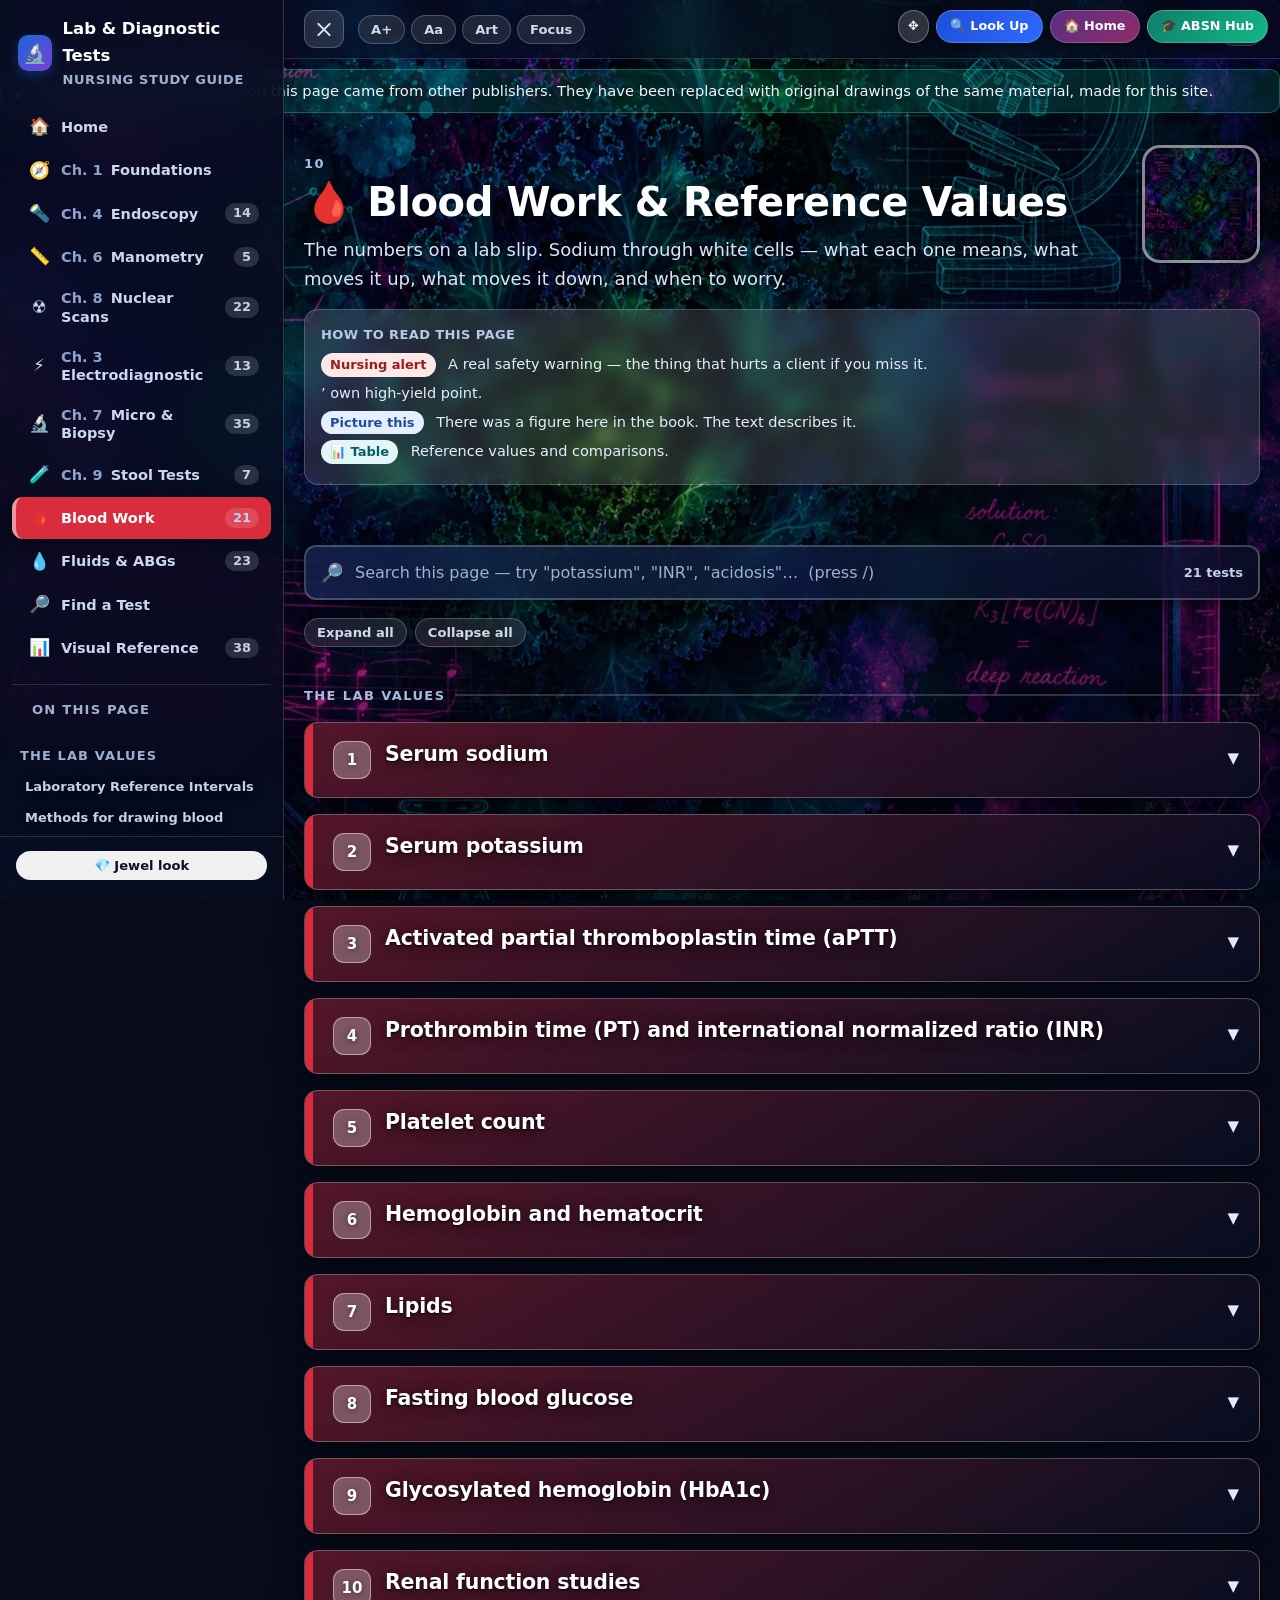
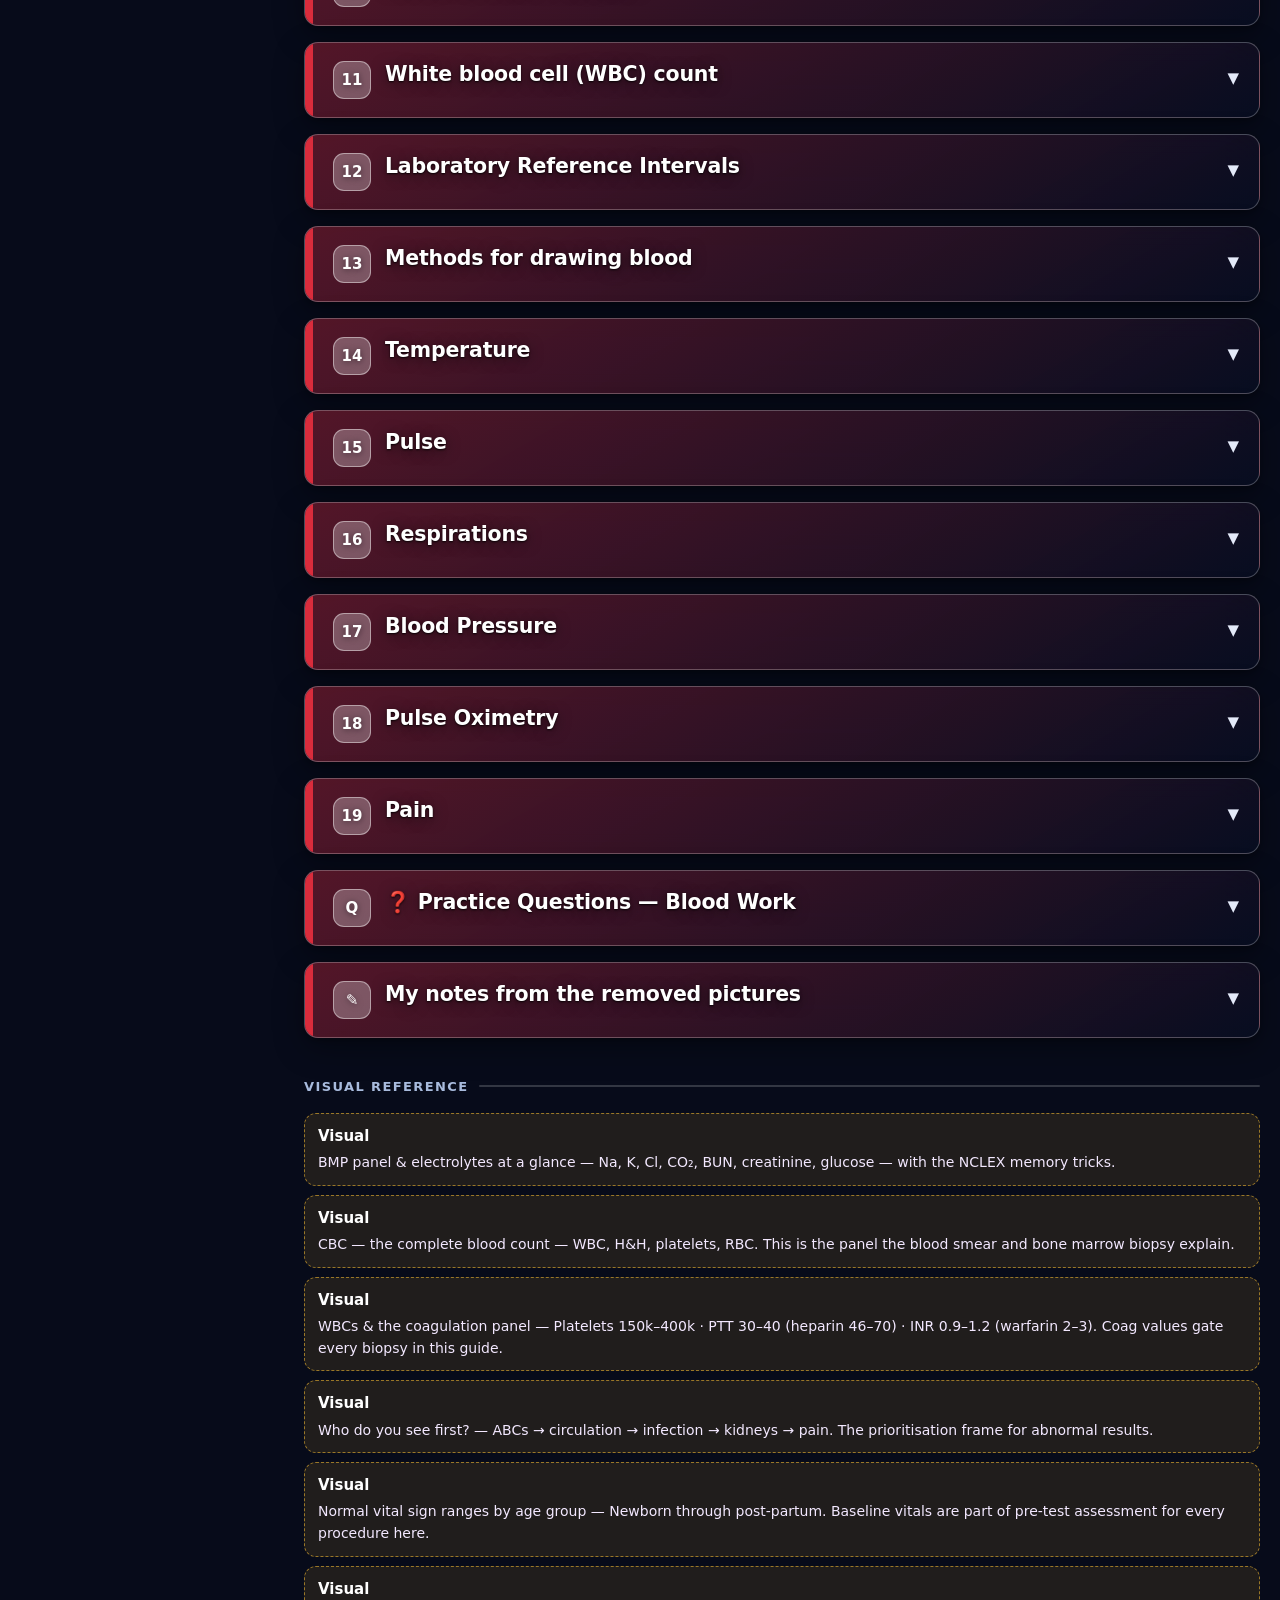
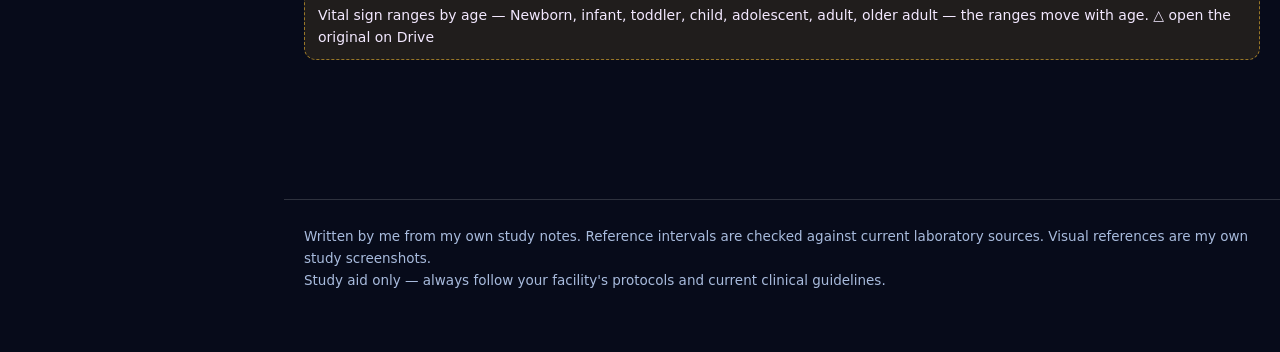
==== commit 706c702d: "Draw the removed lab and diagnostic pictures All 19 "picture has been removed" notices on the Lab Va" ====
--- a/pages/bloodwork.html
+++ b/pages/bloodwork.html
@@ -74,7 +74,24 @@
   #labref td.crit{background:#fdeaec;border-radius:10px;margin:2px 8px;padding:9px 12px}
   #labref .lrnote{font-weight:500}
 }
-</style></head>
+</style><style id="drawnfig-css">
+/* Selectors are deliberately specific: a page rule like `.imggrid figure{overflow:hidden}`
+   outranks a bare `.drawnfig` and was clipping the right-hand side of these figures off. */
+figure.drawnfig,.imggrid figure.drawnfig{margin:12px 0;max-width:100%;min-width:0;
+  overflow-x:auto;overflow-y:hidden;overscroll-behavior-x:contain;-webkit-overflow-scrolling:touch;
+  background:none;border:0;display:block}
+/* The plates are drawn on a 340px canvas and are never scaled below it - type that
+   shrinks to 8px is unreadable - so a narrower column pans inside this box instead. */
+figure.drawnfig>svg,.imggrid figure.drawnfig>svg{width:100%;min-width:340px;height:auto;display:block;
+  border-radius:12px;border:1px solid rgba(120,90,160,.35);box-shadow:0 8px 22px rgba(0,0,0,.35);
+  background:#fbf9ff;object-fit:none}
+.drawn-note{margin:10px 0;padding:10px 12px;border-radius:10px;font-size:0.92rem;line-height:1.5;
+  background:rgba(18,184,134,.16);border:1px solid rgba(18,184,134,.45);color:inherit}
+/* A 340px track floor is wider than a 320px phone, so the grid pushed the page
+   sideways. One full-width column below 720px, with a zero minimum. */
+@media(max-width:720px){.imggrid{grid-template-columns:minmax(0,1fr)!important}}
+</style>
+</head>
 <body class="jewel nav-open">
 <style id="navDragCSS">
 #navBtns{touch-action:none}
@@ -135,6 +152,7 @@
   #navBtns a,#navBtns button{padding:7px 9px;font-size:.95rem}
 }
 @media print{#navBtns{display:none}}
+
 </style>
 <div id="navBtns"><a class="nbLook" href="https://arnold7777777.github.io/NUR-198-Study-Guide/Look%20It%20Up.html" target="_blank" rel="noopener" title="Look up any topic across all your sites">&#128269;<span class="nbLabel"> Look Up</span></a><a class="nbHome" href="../index.html" title="Back to this course's study hub">&#127968;<span class="nbLabel"> Home</span></a><a class="nbAbsn" href="https://arnold7777777.github.io/ABSN-Study-Hub/" onclick="return nbToAbsn(event)" title="Close this page and go back toward the ABSN Study Hub">&#127891;<span class="nbLabel"> ABSN Hub</span></a></div>
 <script>if(window.top!==window.self){var _nb=document.getElementById("navBtns");if(_nb)_nb.style.display="none";}</script>
@@ -185,7 +203,7 @@
       <button class="tool-btn" data-toggle="focus" title="Dim everything except the card you opened">Focus</button>
     </div>
   </div>
-</header><div class="removed-third-party" style="border:1px dashed rgba(255,194,51,.6);background:rgba(255,194,51,.12);color:#ffe9a8;border-radius:14px;padding:13px 15px;margin:10px 0 18px;font-size:15px;line-height:1.6;font-weight:700">&#9888;&#65039; The pictures on this page came from other publishers and have been removed &mdash; they were not this site's to host. My own notes under each one are still here.</div>
+</header><div class="drawn-note">🖌️ The pictures that used to sit on this page came from other publishers. They have been replaced with original drawings of the same material, made for this site.</div>
 
 <div class="page-shell">
 
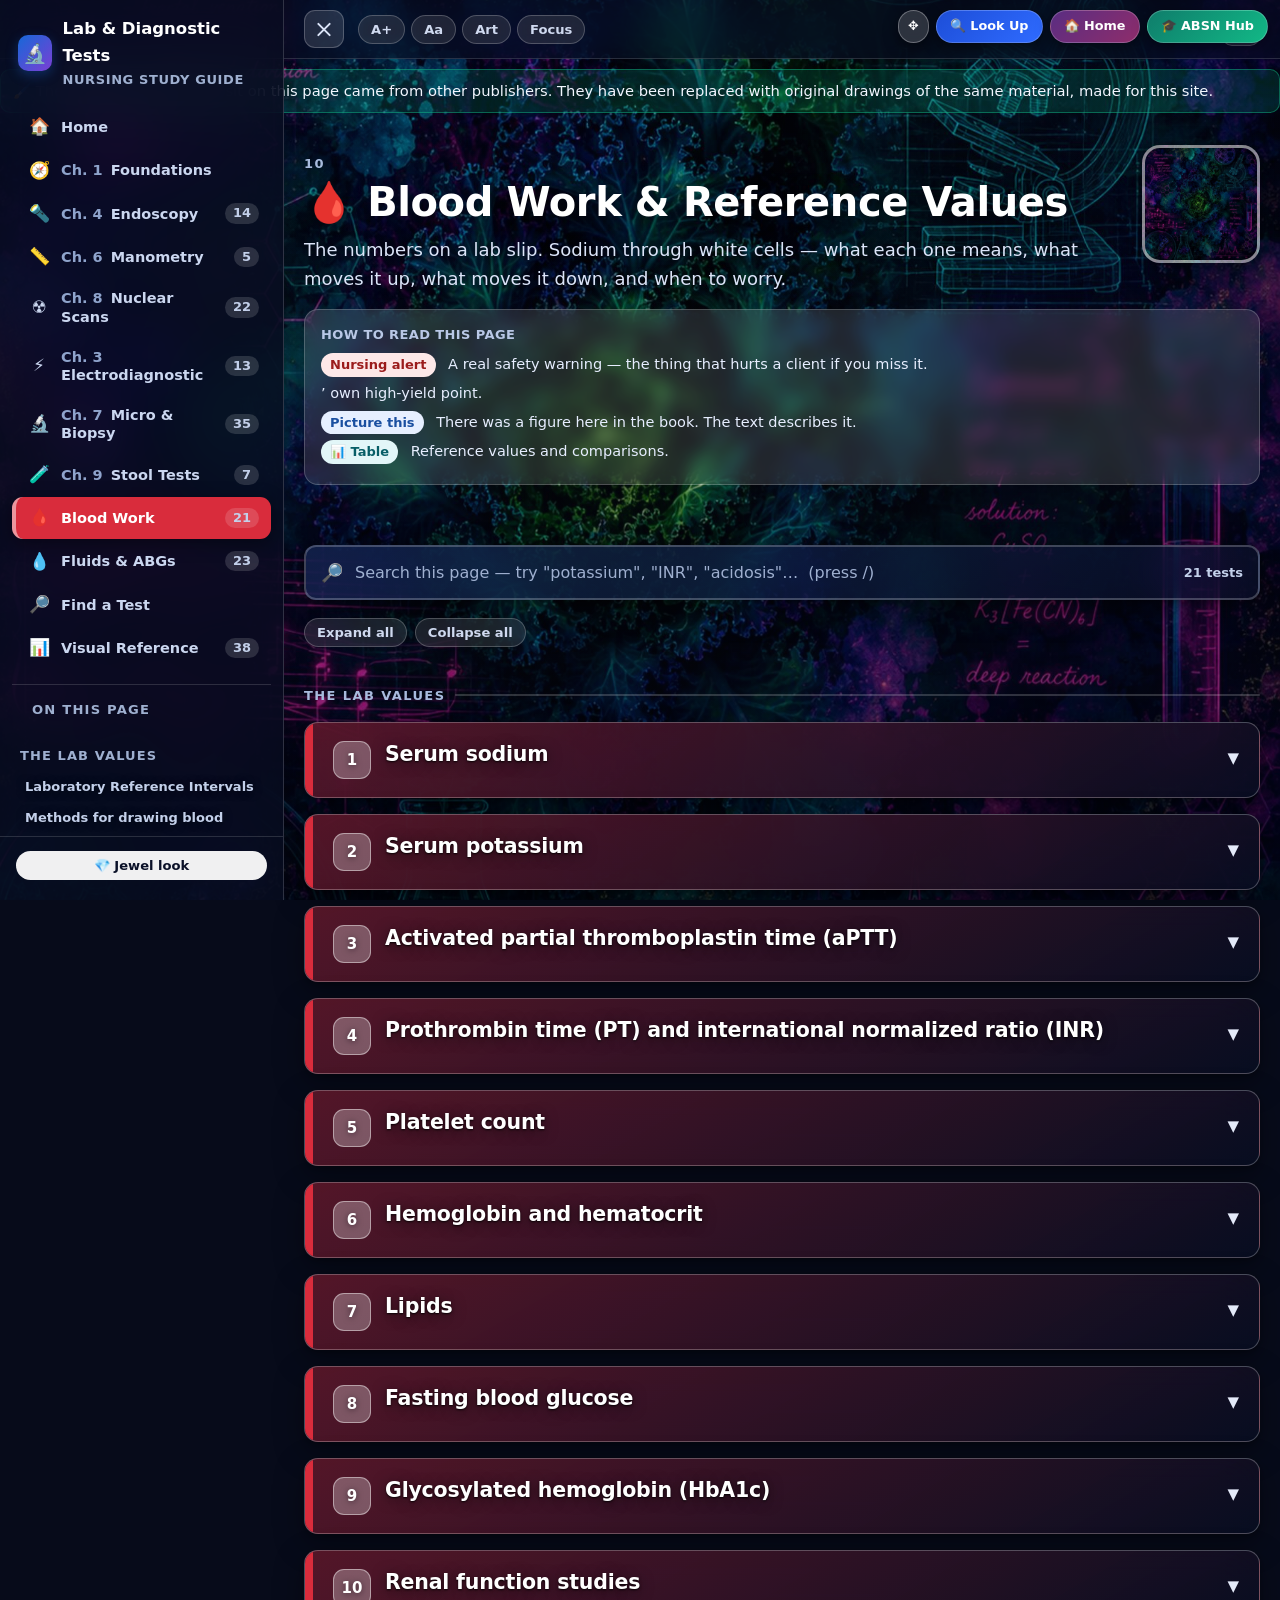
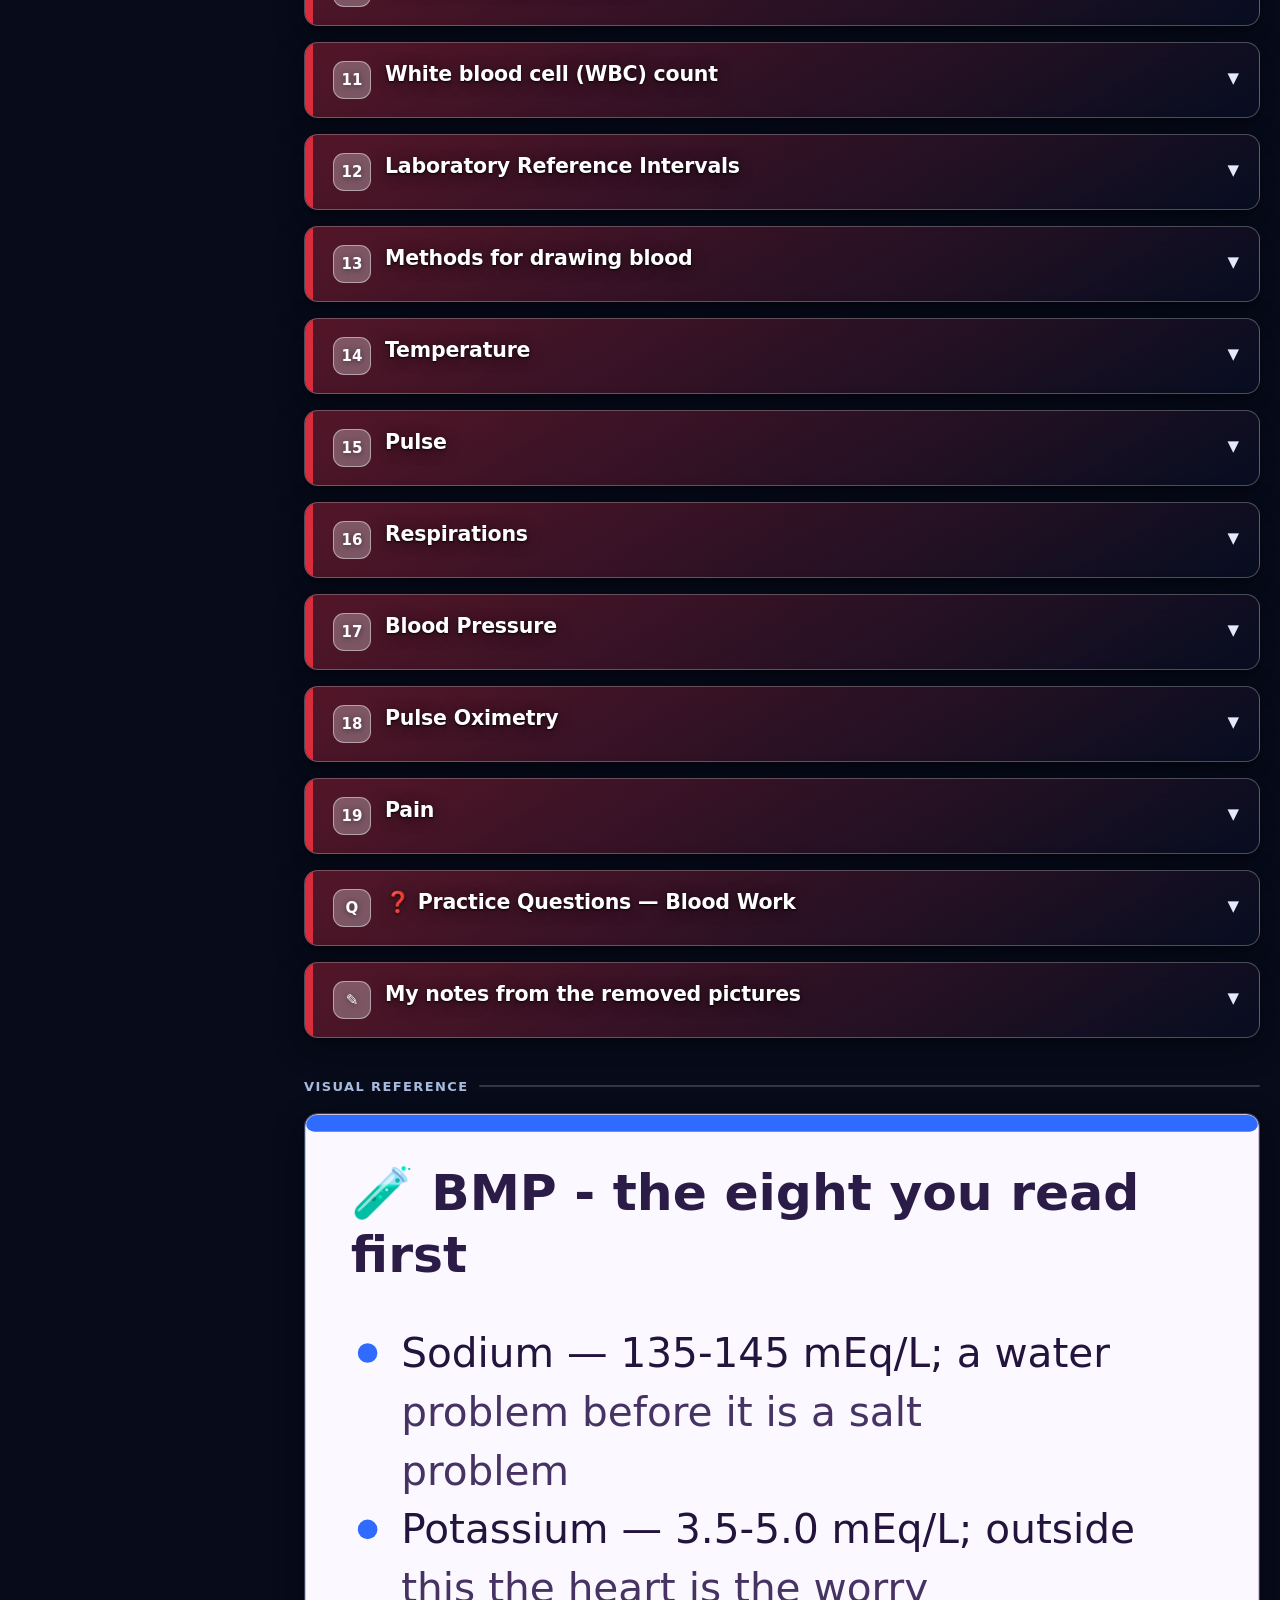
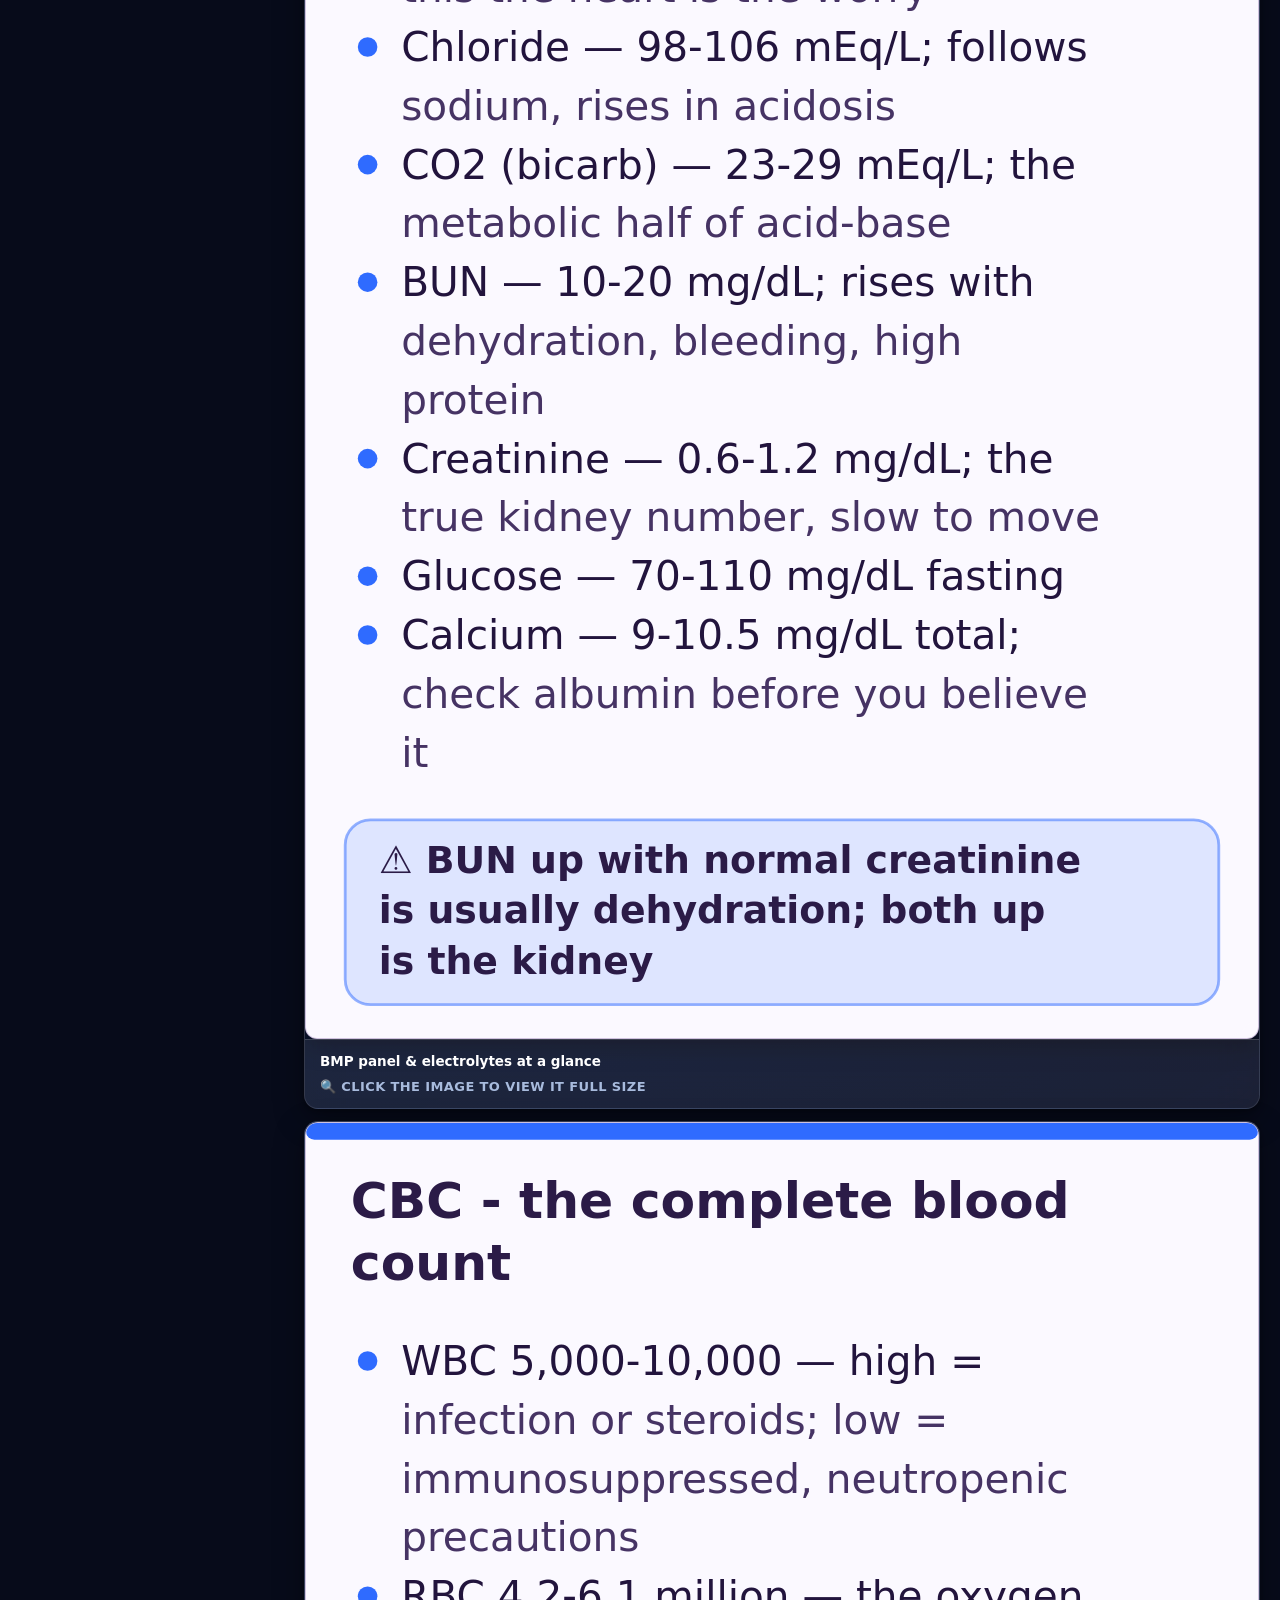
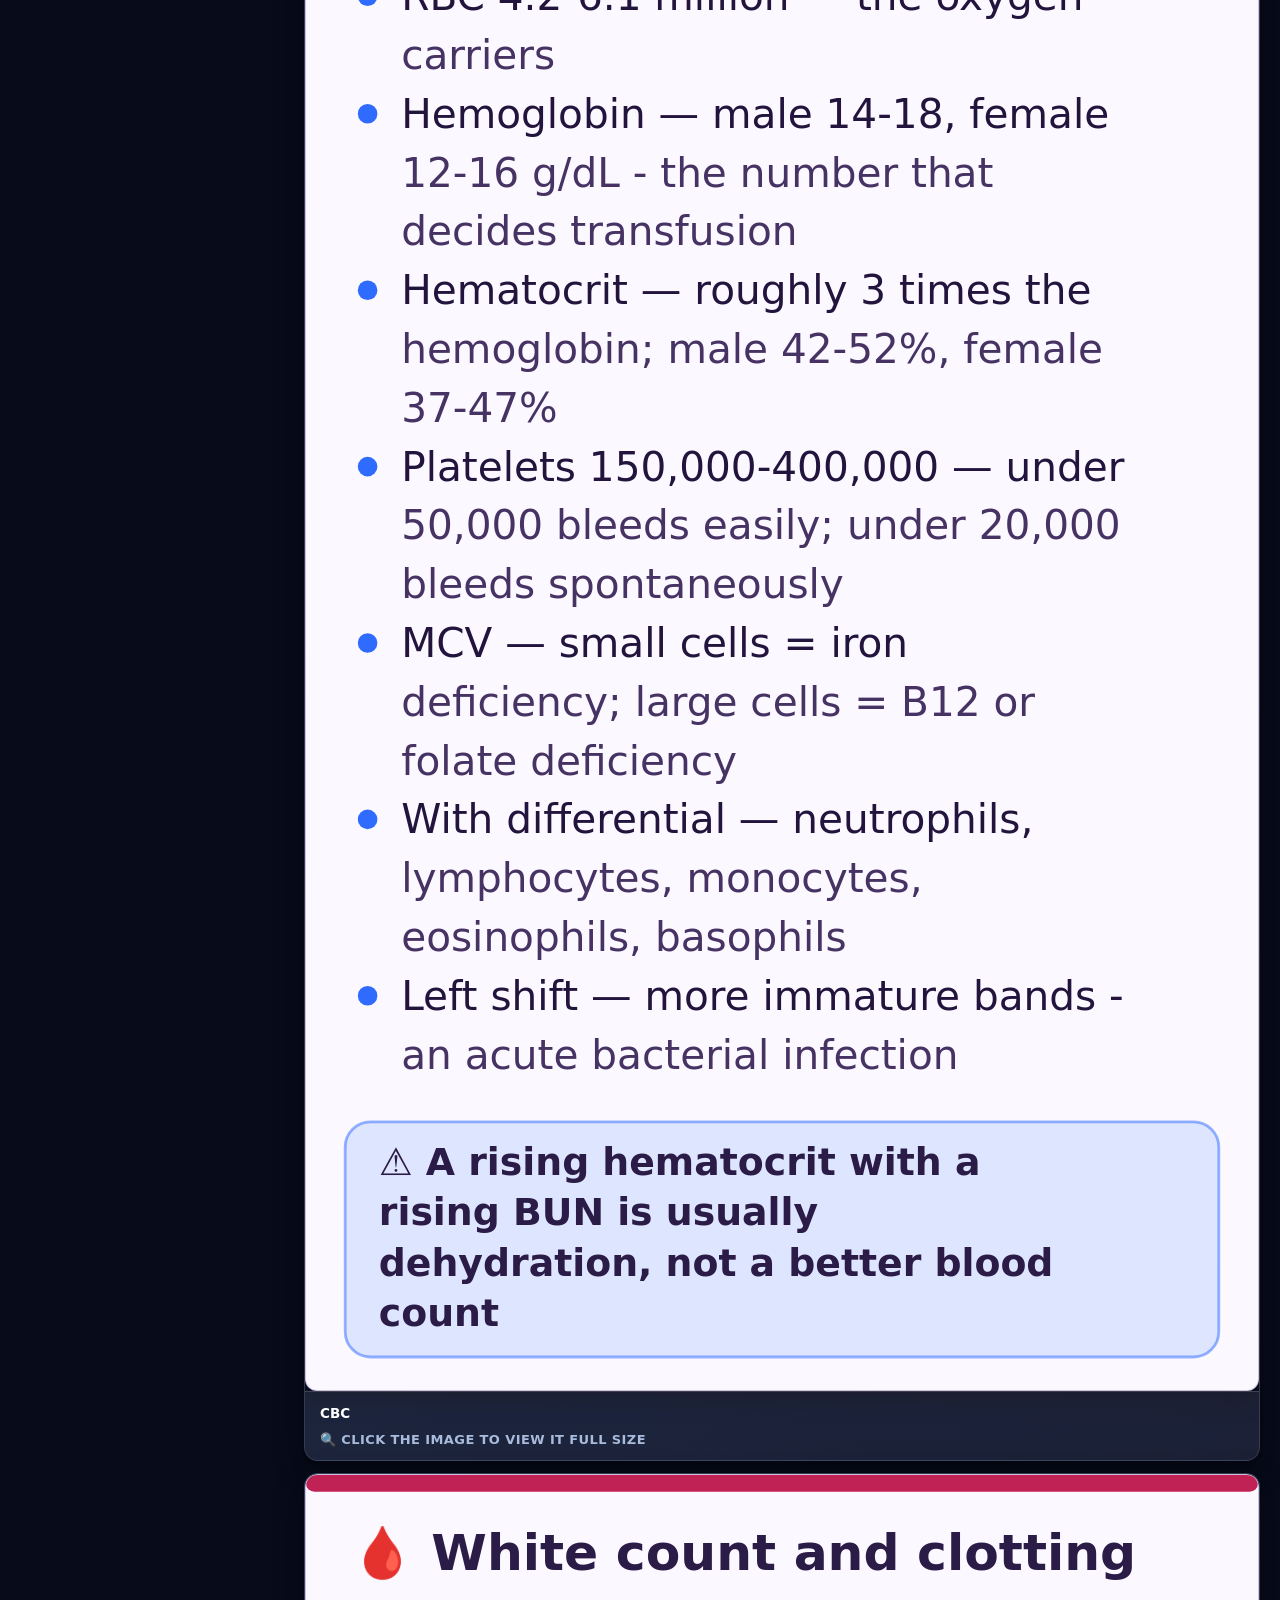
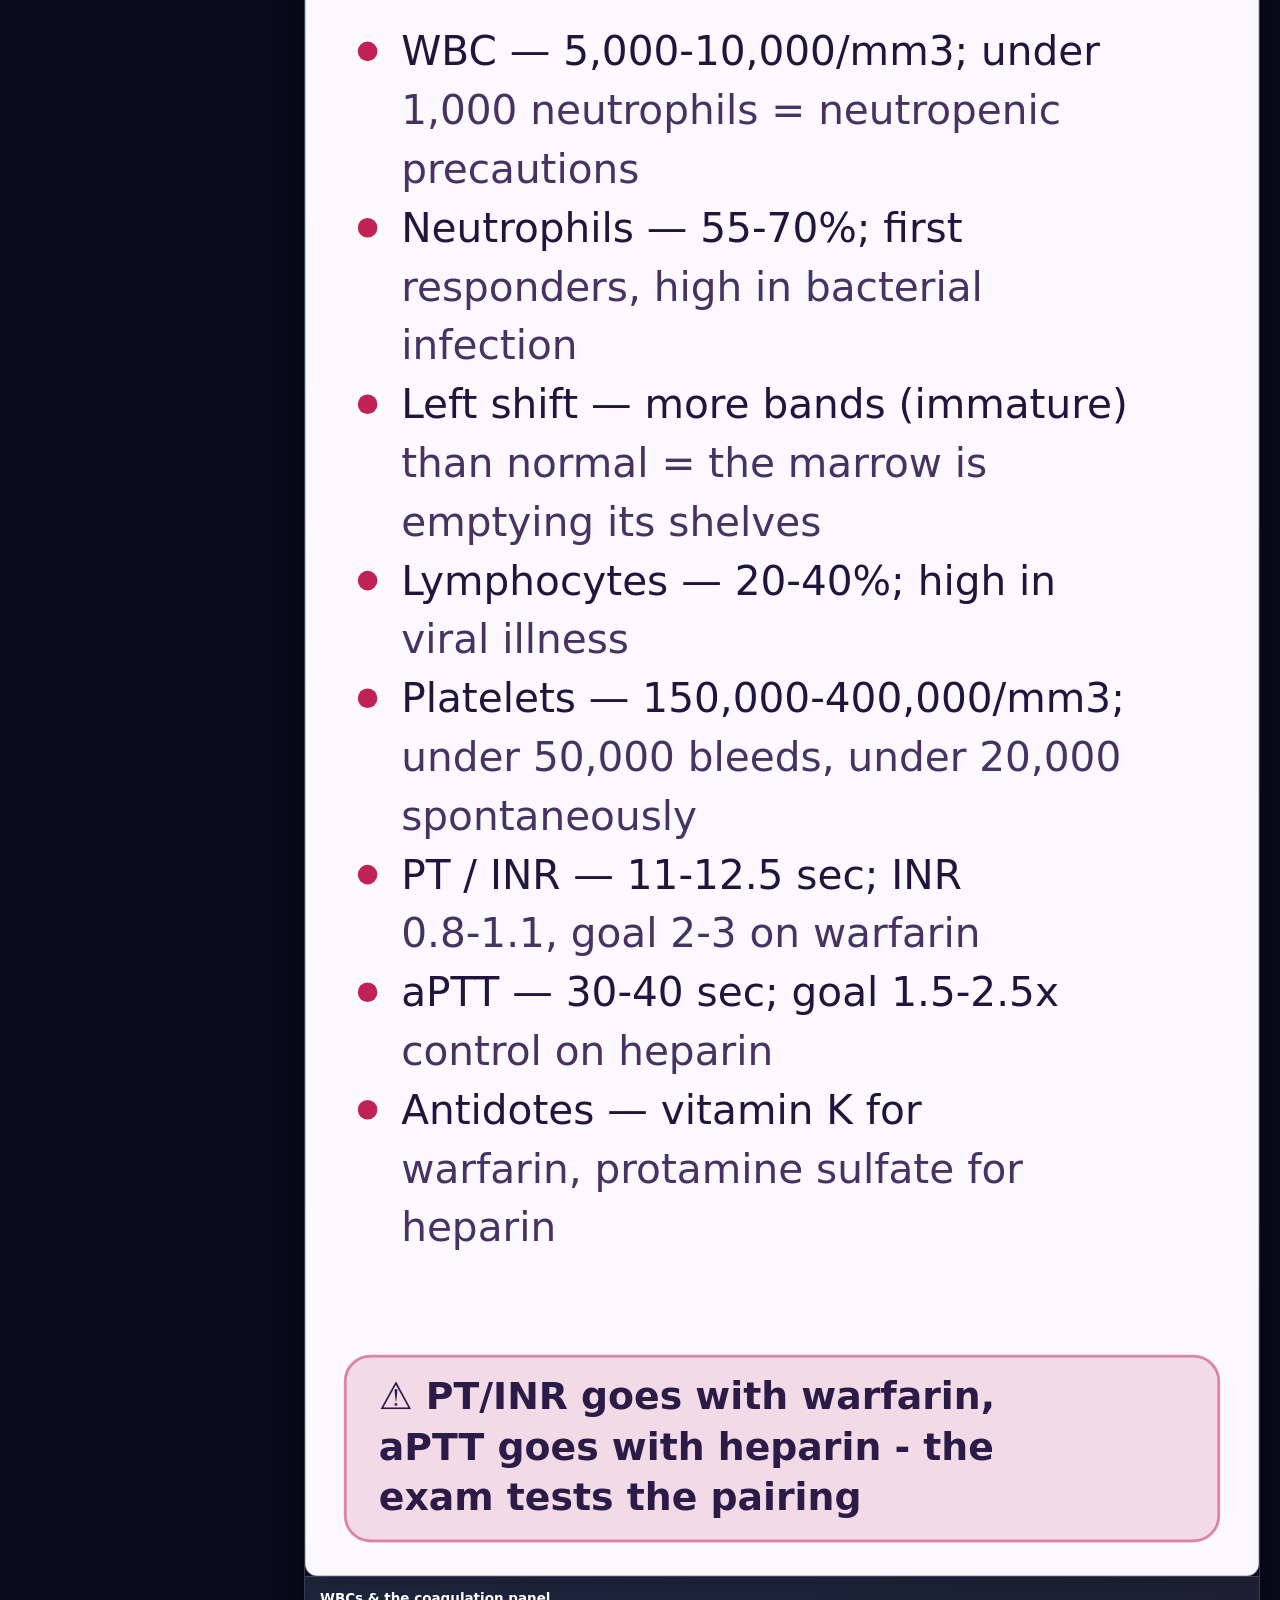
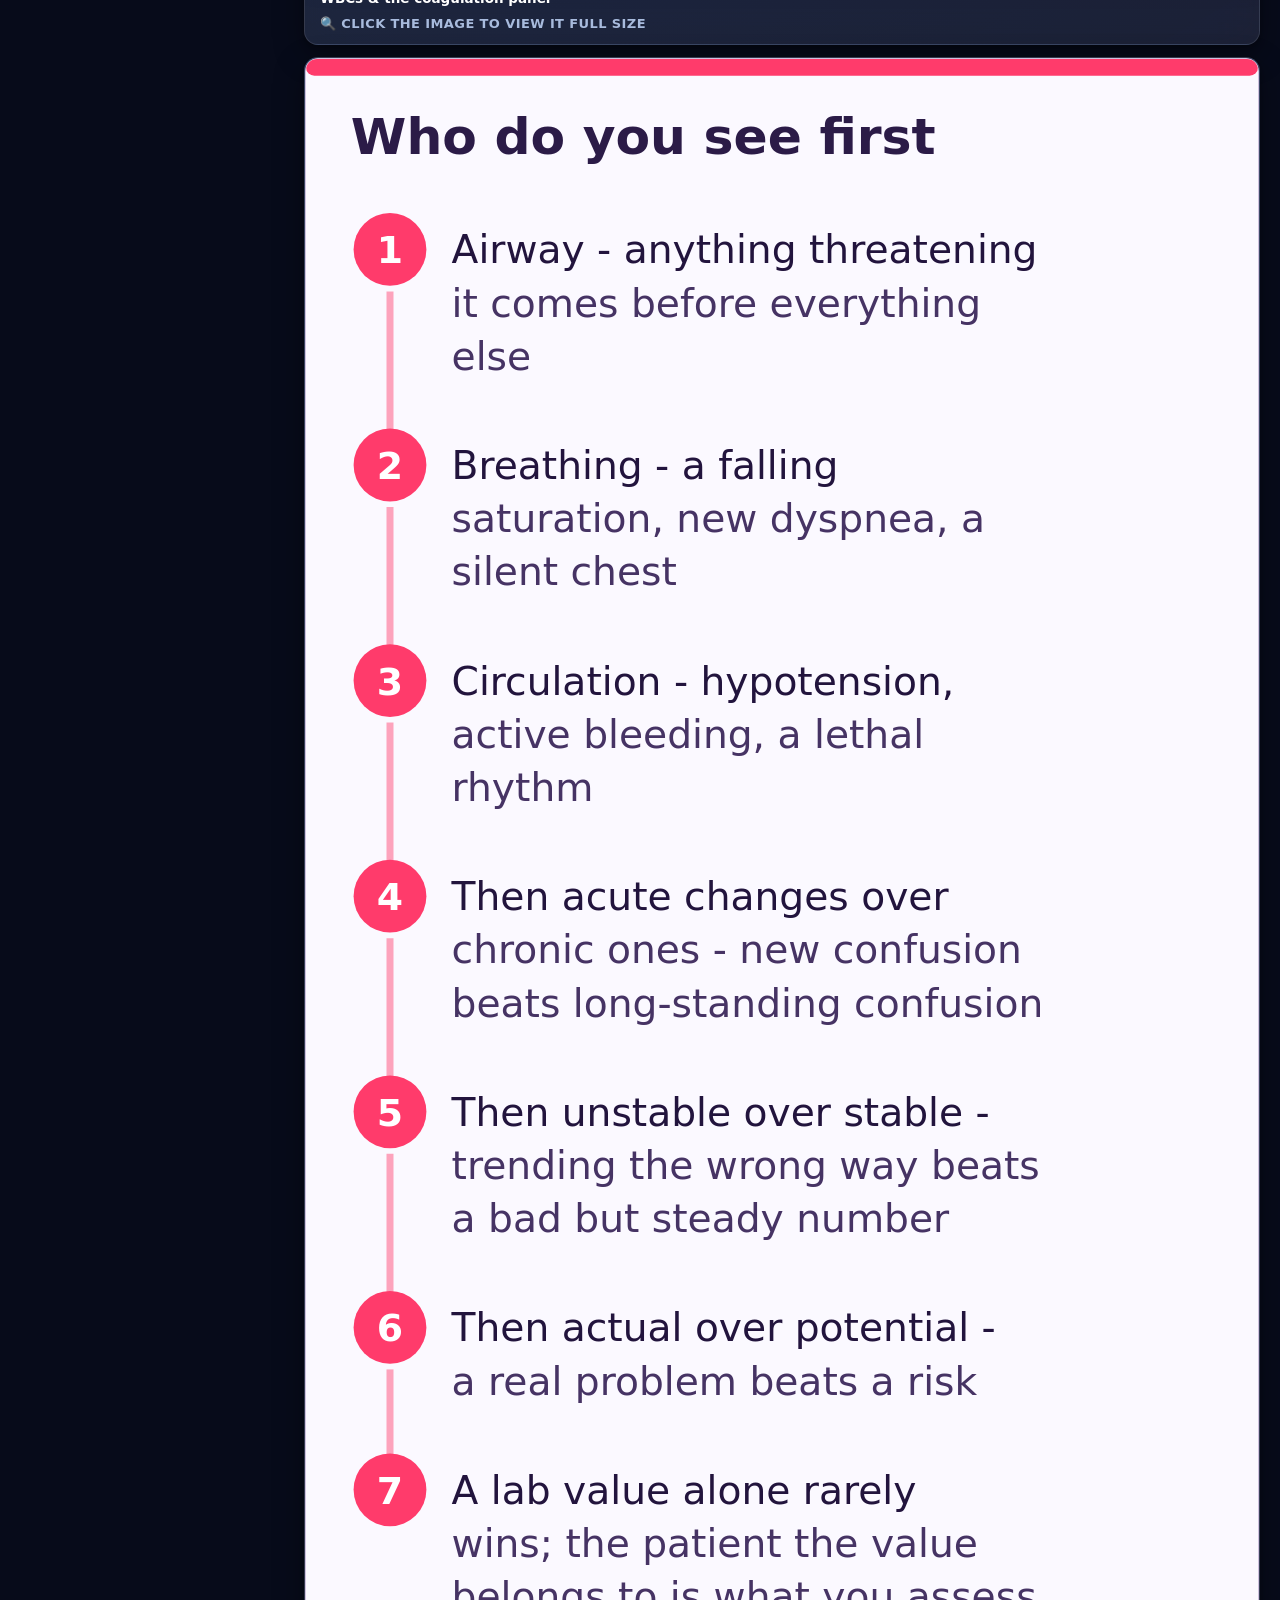
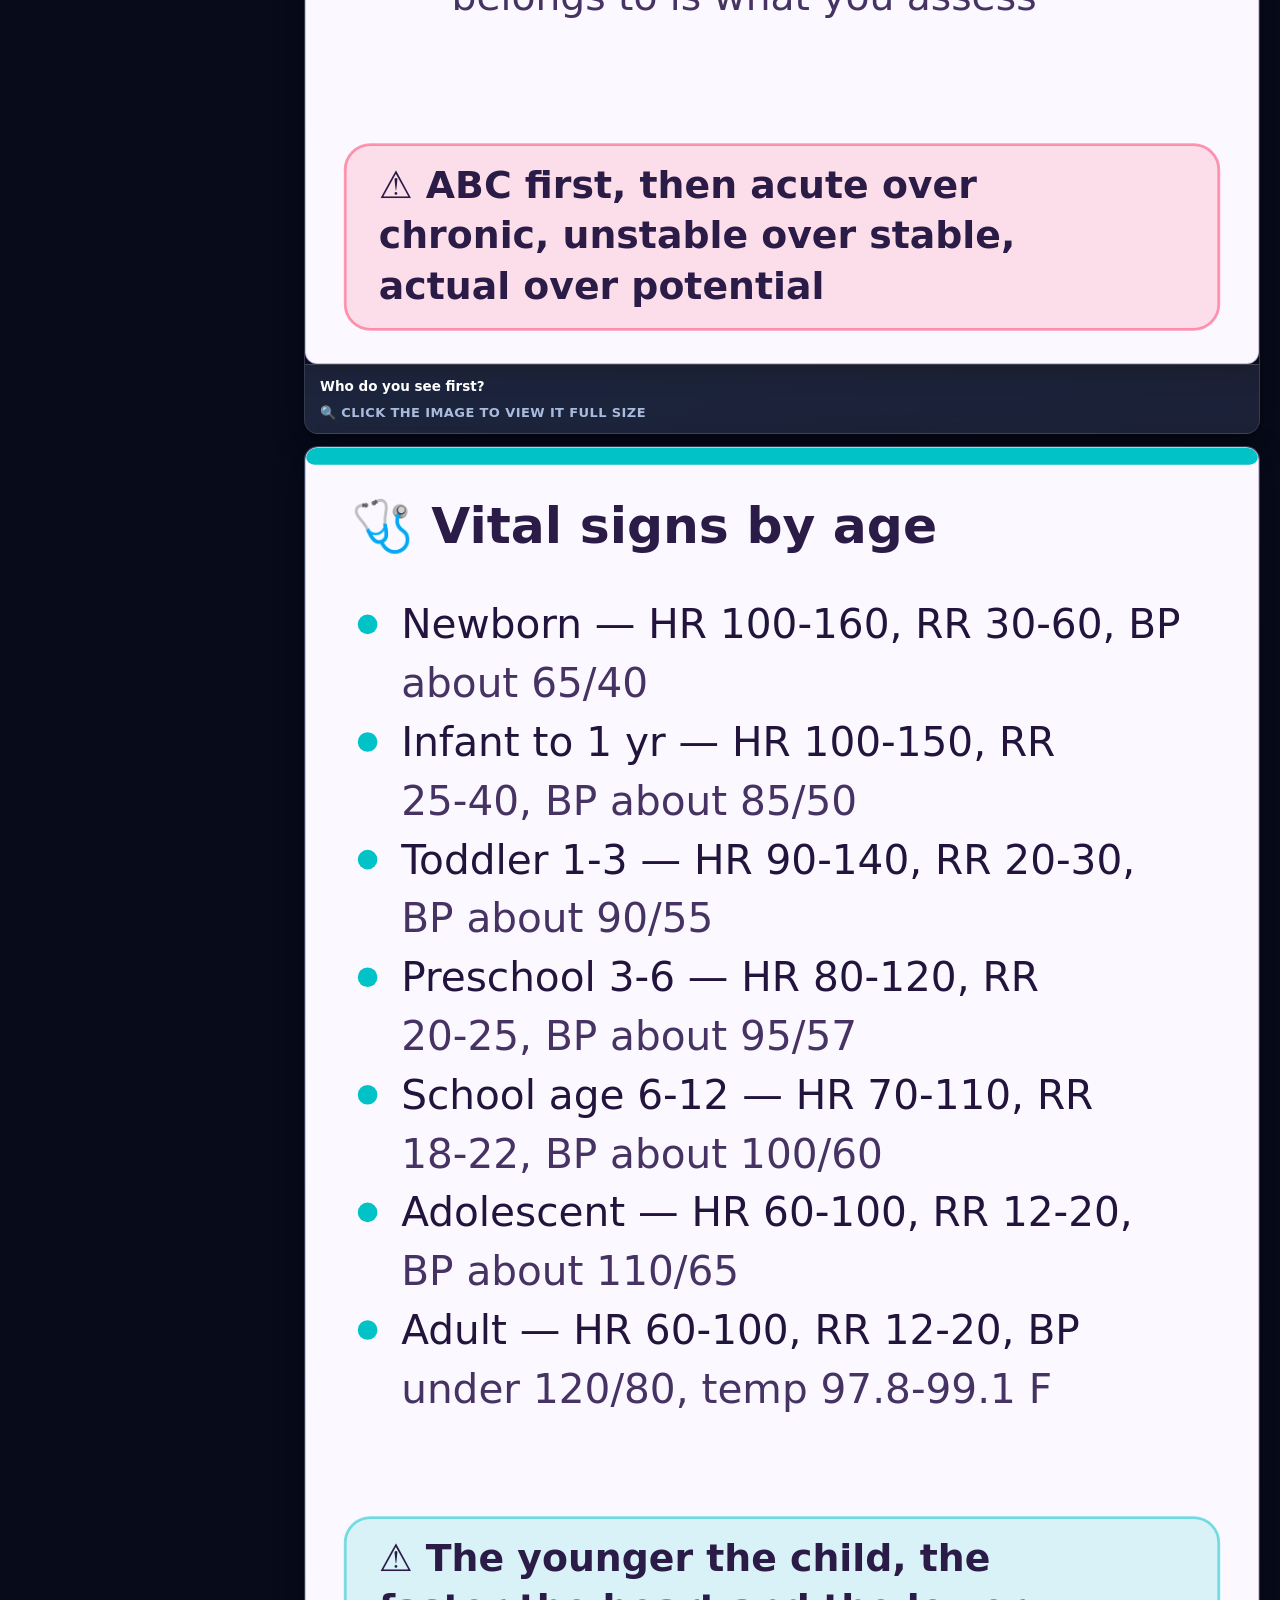
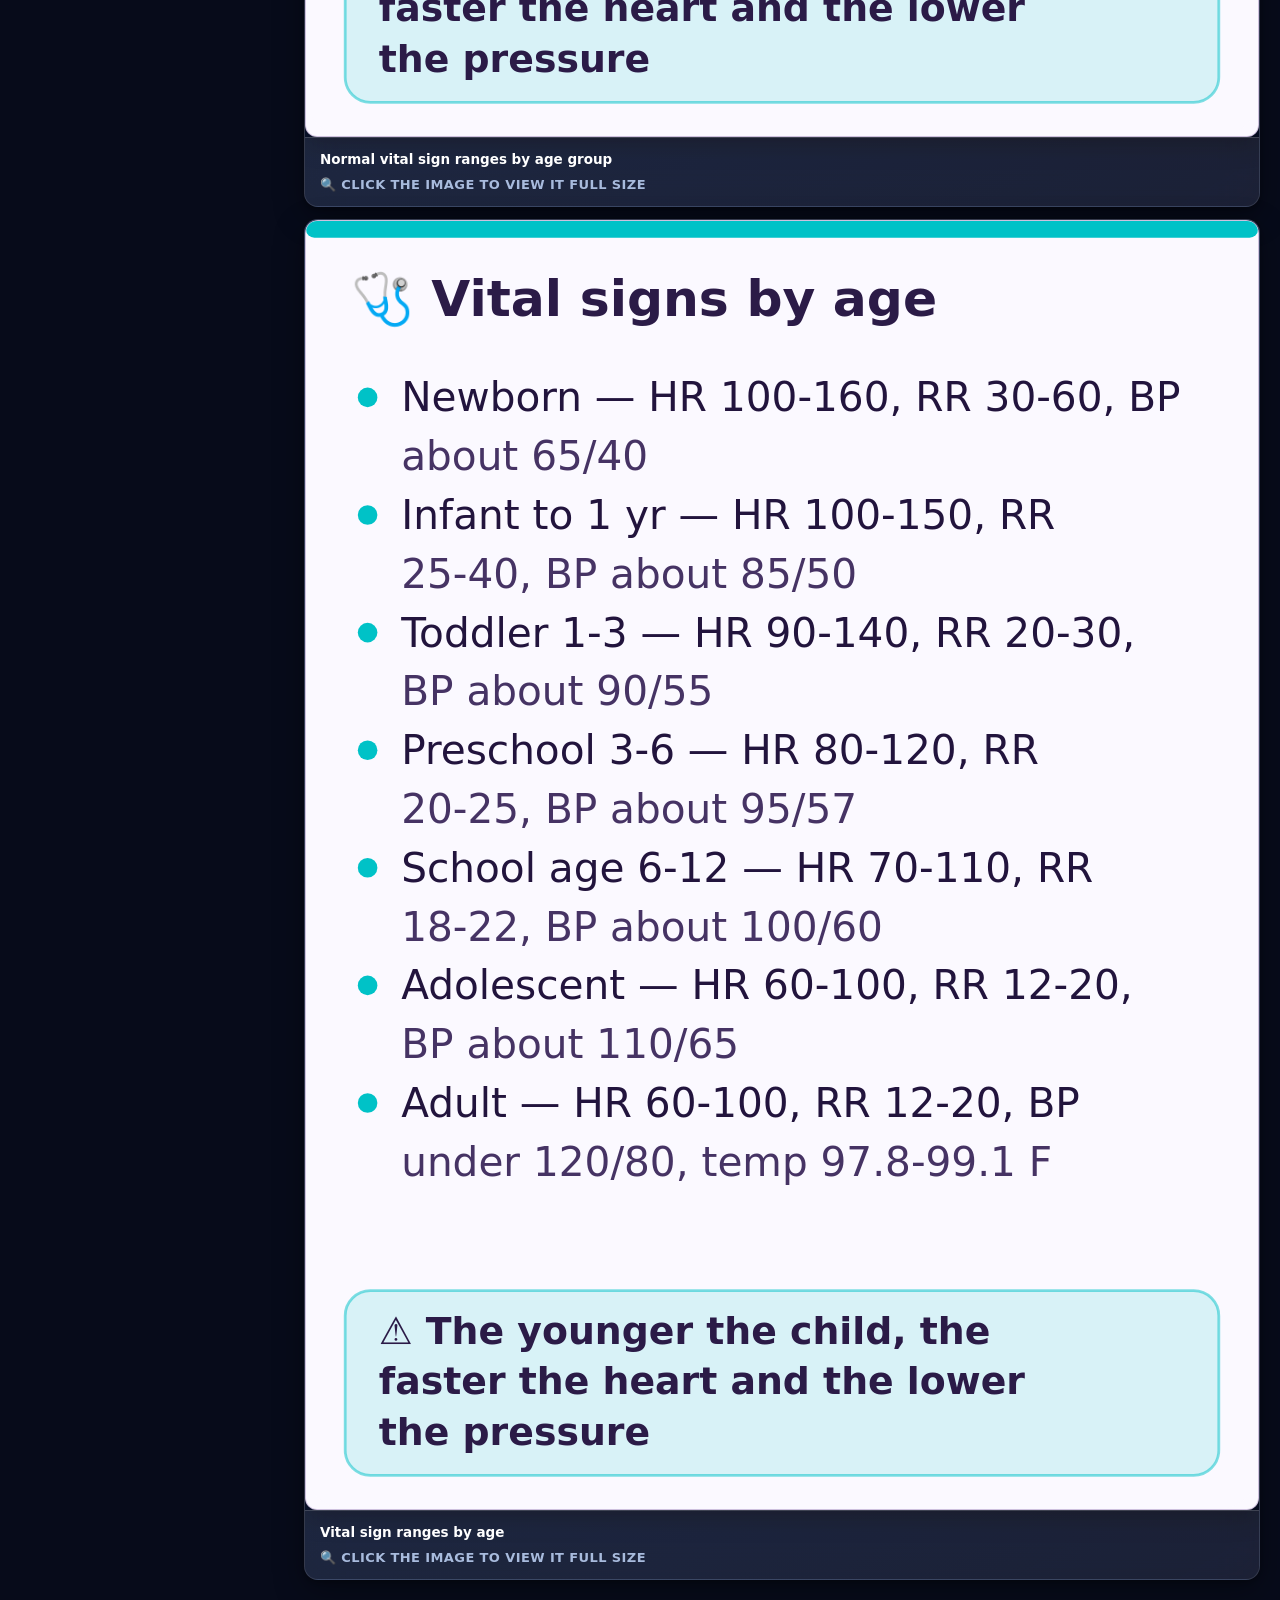
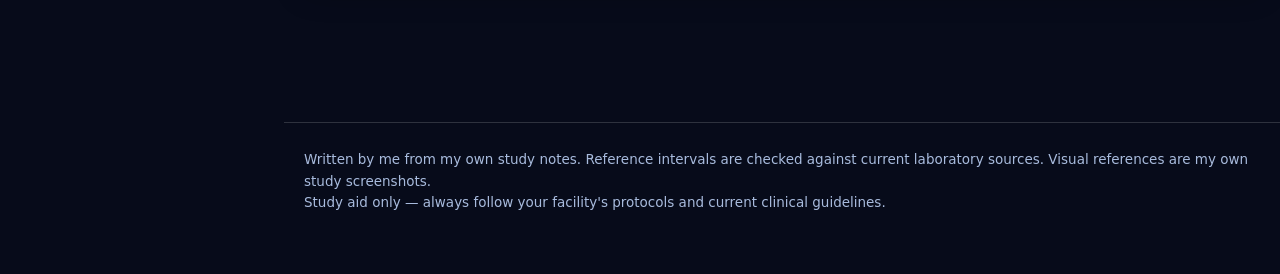
==== commit a024bca4: "Draw the last 78 blank boxes across the lab and diagnostic pages Fluids, bloodwork, electrolytes, en" ====
--- a/pages/bloodwork.html
+++ b/pages/bloodwork.html
@@ -91,6 +91,16 @@
    sideways. One full-width column below 720px, with a zero minimum. */
 @media(max-width:720px){.imggrid{grid-template-columns:minmax(0,1fr)!important}}
 </style>
+<style id="snfig-css">
+figure.snfig{margin:12px 0;max-width:100%;min-width:0;background:#fff;border-radius:12px;
+  padding:8px;border:1px solid rgba(120,90,160,.35);box-shadow:0 8px 22px rgba(0,0,0,.35)}
+figure.snfig img{display:block;width:100%;height:auto;border-radius:8px}
+figure.snfig figcaption{display:flex;flex-wrap:wrap;gap:8px;align-items:center;justify-content:space-between;
+  margin-top:8px;padding:8px 10px;border-radius:8px;background:rgba(157,92,255,.16);
+  color:#2a1140;font-size:.9rem;line-height:1.45}
+figure.snfig .snfull{display:inline-flex;align-items:center;min-height:44px;padding:6px 12px;
+  border-radius:999px;background:#6d28d9;color:#fff;font-weight:800;text-decoration:none;font-size:.86rem}
+</style>
 </head>
 <body class="jewel nav-open">
 <style id="navDragCSS">
@@ -219,10 +229,10 @@
   <div class="layout">
     <main>
       <div class="searchbar"><span class="sicon">&#128270;</span><input id="search" type="search" placeholder="Search this page &mdash; try &quot;potassium&quot;, &quot;INR&quot;, &quot;acidosis&quot;&hellip;  (press /)" aria-label="Search"><span class="search-count"></span></div><div class="bulk"><button class="tool-btn" data-action="expand-all">Expand all</button><button class="tool-btn" data-action="collapse-all">Collapse all</button></div>
-      <div class="section-label">The lab values</div><article class="test-card" id="s-serum-sodium-1" data-search="serum sodium" style="--c:#d92c3c;--cbg:#fdeaec"><button class="test-head" aria-expanded="false"><span class="test-num">1</span><span class="test-title"><h3>Serum sodium</h3></span><span class="chev">&#9660;</span></button><div class="test-body"><div class="glance"><div class="glance-item g-normal"><b>&#9989; Normal</b>135 to 145 mEq/L (135 to 145 mmol/L). Widely used critical values: below 120 mEq/L and above 160 mEq/L. Confirm your facility's critical thresholds, since some labs flag at 125 and 155.</div></div><div class="sec" style="--sc:#0f8a4d;--sbg:#e5f7ec"><button class="sec-head" aria-expanded="false"><span class="sico">&#9989;</span>Normal Range<span class="mini-chev">&#9660;</span></button><div class="sec-body"><p>135 to 145 mEq/L (135 to 145 mmol/L). Widely used critical values: below 120 mEq/L and above 160 mEq/L. Confirm your facility's critical thresholds, since some labs flag at 125 and 155.</p></div></div><div class="sec" style="--sc:#1668d8;--sbg:#e8f1fe"><button class="sec-head" aria-expanded="false"><span class="sico">&#127919;</span>Why It's Measured<span class="mini-chev">&#9660;</span></button><div class="sec-body"><p>Sodium is the main cation outside the cell, so it sets serum osmolality and controls where water sits in the body. Because water follows sodium, the sodium level is really a water problem in disguise: it tells you whether the patient has too much free water diluting them or too little water concentrating them. Sodium also drives depolarization of nerve and muscle cells, which is why every symptom of an abnormal sodium is neurologic.</p></div></div><div class="sec" style="--sc:#d92c3c;--sbg:#fdeaec"><button class="sec-head" aria-expanded="false"><span class="sico">&#11014;&#65039;</span>When It Is HIGH<span class="mini-chev">&#9660;</span></button><div class="sec-body"><p>Hypernatremia above 145 mEq/L means the patient has more sodium than water. Causes are water loss (fever, heat exposure, watery diarrhea, hyperventilation, diabetes insipidus, osmotic diuresis from hyperglycemia), inadequate water intake in someone who cannot ask for a drink, or sodium gain from hypertonic fluids, tube feedings without free water, or excess sodium bicarbonate. Water leaves the brain cells and they shrivel, so expect thirst, dry sticky mucous membranes, flushed skin, low-grade fever, restlessness and agitation progressing to lethargy, muscle twitching, seizures, and coma. Urine is scant and concentrated unless the cause is diabetes insipidus, in which case it is copious and dilute.</p></div></div><div class="sec" style="--sc:#1668d8;--sbg:#e8f1fe"><button class="sec-head" aria-expanded="false"><span class="sico">&#11015;&#65039;</span>When It Is LOW<span class="mini-chev">&#9660;</span></button><div class="sec-body"><p>Hyponatremia below 135 mEq/L usually means too much water rather than too little salt. Causes include SIADH, heart failure, cirrhosis, kidney failure, excessive hypotonic IV fluid, water intoxication or psychogenic polydipsia, adrenal insufficiency, thiazide diuretics, and true sodium loss from vomiting, nasogastric suction, diarrhea, burns, or excessive sweating replaced with plain water. Water moves into brain cells and they swell, so expect headache, confusion, personality change, lethargy, muscle cramps and weakness, nausea, hyperactive bowel sounds, and at severe levels seizures, respiratory arrest, and coma. Sort dilutional from depletional by checking fluid volume status: bounding pulse, weight gain, and edema point to dilution; poor turgor, flat neck veins, tachycardia, and orthostatic hypotension point to loss.</p></div></div><div class="sec" style="--sc:#0a8f9c;--sbg:#e2f6f8"><button class="sec-head" aria-expanded="false"><span class="sico">&#129658;</span>Nursing Care<span class="mini-chev">&#9660;</span></button><div class="sec-body"><p>Get baseline neurologic status and repeat it every shift or more often, because a change in level of consciousness is the earliest and most important finding at both ends. Track daily weights on the same scale at the same time, strict intake and output, and fluid status. For hypernatremia, expect hypotonic fluid such as 0.45 percent sodium chloride or 5 percent dextrose in water and free water flushes with tube feedings; offer fluids frequently to anyone who cannot self-hydrate. For hyponatremia, expect fluid restriction first when the cause is dilutional; 3 percent sodium chloride is reserved for severe symptomatic hyponatremia and is given slowly through a pump, usually in an intensive care setting, with frequent sodium redraws. Institute seizure precautions when sodium is severely abnormal in either direction. Report a critical value immediately, document who you told and when, and reassess after the intervention.</p></div></div><div class="sec" style="--sc:#d1197f;--sbg:#fdeaf4"><button class="sec-head" aria-expanded="false"><span class="sico">&#11088;</span>Clinical Priorities<span class="mini-chev">&#9660;</span></button><div class="sec-body"><p>Correct sodium slowly. Shifting serum sodium faster than roughly 8 to 12 mEq/L in 24 hours causes catastrophic brain injury, so if you see rapid infusion of hypertonic saline or a sodium that jumped sharply between draws, that is the finding you act on.</p></div></div></div></article><article class="test-card" id="s-serum-potassium-2" data-search="serum potassium" style="--c:#d92c3c;--cbg:#fdeaec"><button class="test-head" aria-expanded="false"><span class="test-num">2</span><span class="test-title"><h3>Serum potassium</h3></span><span class="chev">&#9660;</span></button><div class="test-body"><div class="glance"><div class="glance-item g-normal"><b>&#9989; Normal</b>3.5 to 5.0 mEq/L (3.5 to 5.0 mmol/L). Critical values: below 2.5 mEq/L and above 6.5 mEq/L. Many facilities call any value below 3.0 or above 6.0 mEq/L.</div></div><div class="sec" style="--sc:#0f8a4d;--sbg:#e5f7ec"><button class="sec-head" aria-expanded="false"><span class="sico">&#9989;</span>Normal Range<span class="mini-chev">&#9660;</span></button><div class="sec-body"><p>3.5 to 5.0 mEq/L (3.5 to 5.0 mmol/L). Critical values: below 2.5 mEq/L and above 6.5 mEq/L. Many facilities call any value below 3.0 or above 6.0 mEq/L.</p></div></div><div class="sec" style="--sc:#1668d8;--sbg:#e8f1fe"><button class="sec-head" aria-expanded="false"><span class="sico">&#127919;</span>Why It's Measured<span class="mini-chev">&#9660;</span></button><div class="sec-body"><p>Potassium is the main cation inside the cell and it sets the resting membrane potential, so it decides how easily excitable tissue fires. The heart is the organ that kills the patient, so every potassium result is a cardiac result. Potassium is also lost in urine, in gastric contents, and through the gut, and it moves between the cell and the serum with acid-base changes and insulin, which is why the serum number sometimes lies about total body stores.</p></div></div><div class="sec" style="--sc:#d92c3c;--sbg:#fdeaec"><button class="sec-head" aria-expanded="false"><span class="sico">&#11014;&#65039;</span>When It Is HIGH<span class="mini-chev">&#9660;</span></button><div class="sec-body"><p>Hyperkalemia above 5.0 mEq/L comes from kidney failure (the single most common cause), potassium-sparing diuretics, ACE inhibitors and angiotensin receptor blockers, excessive supplementation, blood transfusion of older units, and from cellular release in acidosis, crush injury, burns, tumor lysis, and rhabdomyolysis. Hemolysis of the specimen from a traumatic draw gives a false elevation. Signs: muscle weakness that starts in the legs and ascends, paresthesias, flaccid paralysis late, hyperactive bowel sounds, diarrhea and cramping, irritability, and the ECG progression of tall peaked T waves, then a flattened P wave and widened QRS, then a sine wave and cardiac arrest.</p></div></div><div class="sec" style="--sc:#1668d8;--sbg:#e8f1fe"><button class="sec-head" aria-expanded="false"><span class="sico">&#11015;&#65039;</span>When It Is LOW<span class="mini-chev">&#9660;</span></button><div class="sec-body"><p>Hypokalemia below 3.5 mEq/L comes from loop and thiazide diuretics, vomiting, nasogastric suction, diarrhea, laxative abuse, corticosteroids, poor intake, alkalosis, and insulin therapy driving potassium into cells. Signs mirror hyperkalemia in the sense that both cause weakness, but hypokalemia slows down smooth muscle: weakness and leg cramps, hypoactive or absent bowel sounds, abdominal distention and paralytic ileus, constipation, nausea, shallow respirations from weak respiratory muscles, weak thready pulse, hypotension, lethargy, and ECG changes of flattened or inverted T waves, ST depression, and a prominent U wave. Low potassium markedly increases digoxin toxicity risk.</p></div></div><div class="sec" style="--sc:#0a8f9c;--sbg:#e2f6f8"><button class="sec-head" aria-expanded="false"><span class="sico">&#129658;</span>Nursing Care<span class="mini-chev">&#9660;</span></button><div class="sec-body"><p>Never push potassium IV. It is always diluted and always infused with a pump, and a standard peripheral rate limit is 10 mEq/hour with 20 mEq/hour used only with continuous cardiac monitoring and central access per policy. Confirm urine output of at least 30 mL/hour before giving potassium, because a patient who cannot make urine cannot excrete it. Assess the IV site frequently, since potassium is a vesicant and burns. For hyperkalemia, expect calcium gluconate to stabilize the myocardium (it does not lower potassium), insulin with dextrose and sometimes a beta agonist to shift potassium into cells, and sodium polystyrene sulfonate, patiromer, or dialysis to actually remove it. Put the patient on a cardiac monitor for any critical potassium and teach dietary sources: bananas, oranges, potatoes, tomatoes, avocado, spinach, and salt substitutes, which are potassium chloride and are a hidden cause of hyperkalemia.</p></div></div><div class="sec" style="--sc:#d1197f;--sbg:#fdeaf4"><button class="sec-head" aria-expanded="false"><span class="sico">&#11088;</span>Clinical Priorities<span class="mini-chev">&#9660;</span></button><div class="sec-body"><p>Potassium given by IV push is fatal. If an order says IV push potassium chloride, do not give it and clarify the order. On the assessment side, any potassium below 3.5 or above 5.0 mEq/L means you get an ECG or cardiac monitor going.</p></div></div></div></article><article class="test-card" id="s-activated-partial-thromboplastin-time-aptt-3" data-search="activated partial thromboplastin time (aptt)" style="--c:#d92c3c;--cbg:#fdeaec"><button class="test-head" aria-expanded="false"><span class="test-num">3</span><span class="test-title"><h3>Activated partial thromboplastin time (aPTT)</h3></span><span class="chev">&#9660;</span></button><div class="test-body"><div class="glance"><div class="glance-item g-normal"><b>&#9989; Normal</b>Approximately 30 to 40 seconds, with the exact interval set by the individual laboratory's reagent, so always read the range printed on the report. Therapeutic anticoagulation with continuous unfractionated heparin is 1.5 to 2.5 times the control value, commonly about 60 to 80 seconds. A value greater than roughly 70 seconds in a patient not intentionally anticoagulated, or greater than 100 seconds in any patient, is generally treated as critical.</div></div><div class="sec" style="--sc:#0f8a4d;--sbg:#e5f7ec"><button class="sec-head" aria-expanded="false"><span class="sico">&#9989;</span>Normal Range<span class="mini-chev">&#9660;</span></button><div class="sec-body"><p>Approximately 30 to 40 seconds, with the exact interval set by the individual laboratory's reagent, so always read the range printed on the report. Therapeutic anticoagulation with continuous unfractionated heparin is 1.5 to 2.5 times the control value, commonly about 60 to 80 seconds. A value greater than roughly 70 seconds in a patient not intentionally anticoagulated, or greater than 100 seconds in any patient, is generally treated as critical.</p></div></div><div class="sec" style="--sc:#1668d8;--sbg:#e8f1fe"><button class="sec-head" aria-expanded="false"><span class="sico">&#127919;</span>Why It's Measured<span class="mini-chev">&#9660;</span></button><div class="sec-body"><p>The aPTT measures the intrinsic and common coagulation pathways, and it is the test used to monitor continuous intravenous unfractionated heparin. It is also drawn to work up unexplained bleeding, hemophilia, von Willebrand disease, disseminated intravascular coagulation, and liver disease. Low molecular weight heparin such as enoxaparin does not require aPTT monitoring, and that distinction is heavily tested.</p></div></div><div class="sec" style="--sc:#d92c3c;--sbg:#fdeaec"><button class="sec-head" aria-expanded="false"><span class="sico">&#11014;&#65039;</span>When It Is HIGH<span class="mini-chev">&#9660;</span></button><div class="sec-body"><p>A prolonged aPTT means the blood is taking too long to clot: heparin effect, clotting factor deficiency such as hemophilia, liver disease, vitamin K deficiency, disseminated intravascular coagulation, or a circulating inhibitor. Expect bleeding gums, epistaxis, bruising, petechiae, hematuria, blood in stool or emesis, prolonged bleeding at puncture sites, and in a serious bleed, tachycardia, hypotension, and a falling hemoglobin. New headache, unequal pupils, or altered mentation in an anticoagulated patient means intracranial bleeding until proven otherwise.</p></div></div><div class="sec" style="--sc:#1668d8;--sbg:#e8f1fe"><button class="sec-head" aria-expanded="false"><span class="sico">&#11015;&#65039;</span>When It Is LOW<span class="mini-chev">&#9660;</span></button><div class="sec-body"><p>A shortened or subtherapeutic aPTT in a heparinized patient means the dose is inadequate and the patient is at risk of extending the clot, of a new pulmonary embolus, or of stroke. A short aPTT on its own can also reflect early disseminated intravascular coagulation or an acute-phase hypercoagulable state. Assess for signs of new or extending thrombosis: unilateral calf swelling, warmth and pain, sudden dyspnea and pleuritic chest pain, or new neurologic deficit.</p></div></div><div class="sec" style="--sc:#0a8f9c;--sbg:#e2f6f8"><button class="sec-head" aria-expanded="false"><span class="sico">&#129658;</span>Nursing Care<span class="mini-chev">&#9660;</span></button><div class="sec-body"><p>Draw the sample from an extremity opposite the heparin infusion, or the result will be falsely and dangerously high. Timing depends on protocol; with continuous infusions, expect a redraw about 6 hours after a rate change and then daily once stable. Hold pressure on venipuncture sites for at least 5 minutes. Institute bleeding precautions: electric razor, soft toothbrush, no rectal temperatures or suppositories, no intramuscular injections when avoidable, fall prevention. Know that the antidote for heparin is protamine sulfate and that it should be immediately available. Check platelets serially, because heparin-induced thrombocytopenia presents as a platelet drop of 50 percent or more with new clotting, not bleeding.</p></div></div><div class="sec" style="--sc:#d1197f;--sbg:#fdeaf4"><button class="sec-head" aria-expanded="false"><span class="sico">&#11088;</span>Clinical Priorities<span class="mini-chev">&#9660;</span></button><div class="sec-body"><p>aPTT monitors unfractionated heparin, and heparin is reversed with protamine sulfate. If the aPTT exceeds the therapeutic window or the patient shows active bleeding, stop the infusion first and then notify the provider.</p></div></div></div></article><article class="test-card" id="s-prothrombin-time-pt-and-international-normalized-ratio-inr-4" data-search="prothrombin time (pt) and international normalized ratio (inr)" style="--c:#d92c3c;--cbg:#fdeaec"><button class="test-head" aria-expanded="false"><span class="test-num">4</span><span class="test-title"><h3>Prothrombin time (PT) and international normalized ratio (INR)</h3></span><span class="chev">&#9660;</span></button><div class="test-body"><div class="glance"><div class="glance-item g-normal"><b>&#9989; Normal</b>PT approximately 11 to 12.5 seconds, again laboratory dependent. INR is approximately 0.8 to 1.2 in a person not taking an anticoagulant. Therapeutic INR on warfarin is 2.0 to 3.0 for atrial fibrillation, venous thromboembolism, and most indications, and 2.5 to 3.5 for a mechanical mitral valve. An INR above 5 is widely treated as critical because bleeding risk climbs steeply.</div></div><div class="sec" style="--sc:#0f8a4d;--sbg:#e5f7ec"><button class="sec-head" aria-expanded="false"><span class="sico">&#9989;</span>Normal Range<span class="mini-chev">&#9660;</span></button><div class="sec-body"><p>PT approximately 11 to 12.5 seconds, again laboratory dependent. INR is approximately 0.8 to 1.2 in a person not taking an anticoagulant. Therapeutic INR on warfarin is 2.0 to 3.0 for atrial fibrillation, venous thromboembolism, and most indications, and 2.5 to 3.5 for a mechanical mitral valve. An INR above 5 is widely treated as critical because bleeding risk climbs steeply.</p></div></div><div class="sec" style="--sc:#1668d8;--sbg:#e8f1fe"><button class="sec-head" aria-expanded="false"><span class="sico">&#127919;</span>Why It's Measured<span class="mini-chev">&#9660;</span></button><div class="sec-body"><p>The PT measures the extrinsic and common pathways and is the test used to monitor warfarin. Because PT reagents differ between laboratories, the INR was created to standardize the result so a patient's value means the same thing anywhere. PT and INR are also sensitive markers of hepatic synthetic function and of vitamin K deficiency, since the liver makes factors II, VII, IX, and X and needs vitamin K to do it.</p></div></div><div class="sec" style="--sc:#d92c3c;--sbg:#fdeaec"><button class="sec-head" aria-expanded="false"><span class="sico">&#11014;&#65039;</span>When It Is HIGH<span class="mini-chev">&#9660;</span></button><div class="sec-body"><p>A prolonged PT or elevated INR means excessive anticoagulation or impaired clotting factor production: too much warfarin, drug interactions (antibiotics, amiodarone, many others), acute alcohol intake, liver disease, biliary obstruction, vitamin K deficiency, or disseminated intravascular coagulation. Expect the full bleeding picture: bruising, gum and nose bleeding, hematuria, melena, heavy menses, prolonged oozing, and with severe elevation, spontaneous internal or intracranial hemorrhage.</p></div></div><div class="sec" style="--sc:#1668d8;--sbg:#e8f1fe"><button class="sec-head" aria-expanded="false"><span class="sico">&#11015;&#65039;</span>When It Is LOW<span class="mini-chev">&#9660;</span></button><div class="sec-body"><p>A subtherapeutic INR in a patient on warfarin means insufficient anticoagulation and continued clot risk, and it is commonly caused by missed doses or a sudden increase in dietary vitamin K such as a new habit of large green salads. Watch for the thrombotic complication the drug was prescribed to prevent: stroke in atrial fibrillation, deep vein thrombosis or pulmonary embolism, or valve thrombosis.</p></div></div><div class="sec" style="--sc:#0a8f9c;--sbg:#e2f6f8"><button class="sec-head" aria-expanded="false"><span class="sico">&#129658;</span>Nursing Care<span class="mini-chev">&#9660;</span></button><div class="sec-body"><p>Teach consistency, not avoidance, with vitamin K foods such as spinach, kale, broccoli, Brussels sprouts, and cabbage; the goal is a steady daily intake so the dose can be matched to it. Warn about interacting drugs, including over-the-counter aspirin and NSAIDs and herbal products such as ginkgo and garlic, and stress no alcohol binges. The antidote for warfarin is vitamin K (phytonadione); serious bleeding is treated with prothrombin complex concentrate or fresh frozen plasma. Reinforce that the patient must attend scheduled INR draws, carry medical identification, and report black stools, red or brown urine, or unexplained bruising. Direct oral anticoagulants such as apixaban and rivaroxaban do not use INR monitoring.</p></div></div><div class="sec" style="--sc:#d1197f;--sbg:#fdeaf4"><button class="sec-head" aria-expanded="false"><span class="sico">&#11088;</span>Clinical Priorities<span class="mini-chev">&#9660;</span></button><div class="sec-body"><p>PT and INR monitor warfarin, and warfarin is reversed with vitamin K. Hold the dose and notify the provider for an INR above the therapeutic range or any active bleeding.</p></div></div></div></article><article class="test-card" id="s-platelet-count-5" data-search="platelet count" style="--c:#d92c3c;--cbg:#fdeaec"><button class="test-head" aria-expanded="false"><span class="test-num">5</span><span class="test-title"><h3>Platelet count</h3></span><span class="chev">&#9660;</span></button><div class="test-body"><div class="glance"><div class="glance-item g-normal"><b>&#9989; Normal</b>150,000 to 400,000/mm3 (150 to 400 x 10 to the 9th per liter). Bleeding risk rises meaningfully below 50,000/mm3, and spontaneous bleeding including intracranial hemorrhage becomes a real threat below 20,000/mm3. A count below 20,000/mm3 or above about 1,000,000/mm3 is typically flagged critical.</div></div><div class="sec" style="--sc:#0f8a4d;--sbg:#e5f7ec"><button class="sec-head" aria-expanded="false"><span class="sico">&#9989;</span>Normal Range<span class="mini-chev">&#9660;</span></button><div class="sec-body"><p>150,000 to 400,000/mm3 (150 to 400 x 10 to the 9th per liter). Bleeding risk rises meaningfully below 50,000/mm3, and spontaneous bleeding including intracranial hemorrhage becomes a real threat below 20,000/mm3. A count below 20,000/mm3 or above about 1,000,000/mm3 is typically flagged critical.</p></div></div><div class="sec" style="--sc:#1668d8;--sbg:#e8f1fe"><button class="sec-head" aria-expanded="false"><span class="sico">&#127919;</span>Why It's Measured<span class="mini-chev">&#9660;</span></button><div class="sec-body"><p>Platelets create the initial plug that stops bleeding, so the count is your direct measure of primary hemostasis. It is checked before invasive procedures and surgery, during chemotherapy and radiation, in liver disease, in suspected disseminated intravascular coagulation, and serially in any patient receiving heparin.</p></div></div><div class="sec" style="--sc:#d92c3c;--sbg:#fdeaec"><button class="sec-head" aria-expanded="false"><span class="sico">&#11014;&#65039;</span>When It Is HIGH<span class="mini-chev">&#9660;</span></button><div class="sec-body"><p>Thrombocytosis above 400,000/mm3 can be reactive after splenectomy, infection, inflammation, iron deficiency, or malignancy, or it can reflect a primary bone marrow disorder such as essential thrombocythemia. The danger is clotting rather than bleeding: deep vein thrombosis, stroke, myocardial infarction, and in very high counts, paradoxical bleeding because the platelets are dysfunctional. Assess for unilateral limb swelling and pain, chest pain, dyspnea, and neurologic change.</p></div></div><div class="sec" style="--sc:#1668d8;--sbg:#e8f1fe"><button class="sec-head" aria-expanded="false"><span class="sico">&#11015;&#65039;</span>When It Is LOW<span class="mini-chev">&#9660;</span></button><div class="sec-body"><p>Thrombocytopenia comes from decreased production (bone marrow suppression from chemotherapy, radiation, leukemia, aplastic anemia, alcohol, B12 or folate deficiency), increased destruction (immune thrombocytopenia, heparin-induced thrombocytopenia, disseminated intravascular coagulation, sepsis), or sequestration in an enlarged spleen from cirrhosis. Signs are petechiae, purpura, ecchymoses, gum and nose bleeding, prolonged bleeding from punctures, hematuria, melena, heavy menses, and with severe drops, headache and altered mental status from intracranial bleeding.</p></div></div><div class="sec" style="--sc:#0a8f9c;--sbg:#e2f6f8"><button class="sec-head" aria-expanded="false"><span class="sico">&#129658;</span>Nursing Care<span class="mini-chev">&#9660;</span></button><div class="sec-body"><p>Implement bleeding precautions when the count falls: electric razor only, soft toothbrush or oral swabs, no flossing if the count is very low, no rectal temperatures, enemas, or suppositories, avoid intramuscular injections and invasive procedures, hold pressure 5 to 10 minutes after any needle stick, avoid aspirin and NSAIDs, prevent constipation with stool softeners so the patient does not strain, and pad the environment and prevent falls. Assess urine, stool, emesis, and sputum for blood, and check neurologic status. Anticipate platelet transfusion at very low counts or with active bleeding. If the patient is on heparin and the platelet count falls by half or more, suspect heparin-induced thrombocytopenia, stop all heparin including flushes, and notify the provider.</p></div></div><div class="sec" style="--sc:#d1197f;--sbg:#fdeaf4"><button class="sec-head" aria-expanded="false"><span class="sico">&#11088;</span>Clinical Priorities<span class="mini-chev">&#9660;</span></button><div class="sec-body"><p>Below 50,000/mm3, expect bleeding with trauma and procedures; below 20,000/mm3, expect spontaneous bleeding and treat a new headache or change in level of consciousness as intracranial hemorrhage.</p></div></div></div></article><article class="test-card" id="s-hemoglobin-and-hematocrit-6" data-search="hemoglobin and hematocrit" style="--c:#d92c3c;--cbg:#fdeaec"><button class="test-head" aria-expanded="false"><span class="test-num">6</span><span class="test-title"><h3>Hemoglobin and hematocrit</h3></span><span class="chev">&#9660;</span></button><div class="test-body"><div class="glance"><div class="glance-item g-normal"><b>&#9989; Normal</b>Hemoglobin: approximately 14 to 18 g/dL in adult males and 12 to 16 g/dL in adult females. Hematocrit: approximately 42 to 52 percent in adult males and 37 to 47 percent in adult females. Hematocrit normally runs about three times the hemoglobin. A hemoglobin below roughly 7 g/dL or a hematocrit below about 20 percent is commonly a critical value.</div></div><div class="sec" style="--sc:#0f8a4d;--sbg:#e5f7ec"><button class="sec-head" aria-expanded="false"><span class="sico">&#9989;</span>Normal Range<span class="mini-chev">&#9660;</span></button><div class="sec-body"><p>Hemoglobin: approximately 14 to 18 g/dL in adult males and 12 to 16 g/dL in adult females. Hematocrit: approximately 42 to 52 percent in adult males and 37 to 47 percent in adult females. Hematocrit normally runs about three times the hemoglobin. A hemoglobin below roughly 7 g/dL or a hematocrit below about 20 percent is commonly a critical value.</p></div></div><div class="sec" style="--sc:#1668d8;--sbg:#e8f1fe"><button class="sec-head" aria-expanded="false"><span class="sico">&#127919;</span>Why It's Measured<span class="mini-chev">&#9660;</span></button><div class="sec-body"><p>Hemoglobin is the protein that carries oxygen, and hematocrit is the percentage of blood volume made up of red cells. Together they tell you the patient's oxygen-carrying capacity and, indirectly, their fluid status. They are drawn to evaluate anemia, to quantify blood loss, to follow chronic kidney disease and chemotherapy, and to decide whether transfusion is needed.</p></div></div><div class="sec" style="--sc:#d92c3c;--sbg:#fdeaec"><button class="sec-head" aria-expanded="false"><span class="sico">&#11014;&#65039;</span>When It Is HIGH<span class="mini-chev">&#9660;</span></button><div class="sec-body"><p>Elevated values occur with dehydration and hemoconcentration (the most common cause on a medical unit), chronic hypoxia from COPD or living at altitude, heavy smoking, and polycythemia vera. Thick, sluggish blood raises clotting risk. Expect ruddy or flushed complexion, headache, dizziness, visual changes, hypertension, itching after a hot shower in polycythemia vera, and risk of stroke, myocardial infarction, and venous thrombosis. In dehydration, the number falls back to baseline once fluid is replaced, so evaluate it alongside intake and output, weight, and mucous membranes.</p></div></div><div class="sec" style="--sc:#1668d8;--sbg:#e8f1fe"><button class="sec-head" aria-expanded="false"><span class="sico">&#11015;&#65039;</span>When It Is LOW<span class="mini-chev">&#9660;</span></button><div class="sec-body"><p>Low values mean anemia or acute blood loss: iron, B12, or folate deficiency, chronic kidney disease with low erythropoietin, bone marrow failure, hemolysis, gastrointestinal bleeding, trauma, surgery, or heavy menses. Fluid overload also dilutes the values. Signs are fatigue, pallor of skin, conjunctivae, and nail beds, tachycardia, tachypnea and dyspnea on exertion, dizziness, cold intolerance, headache, and in severe or rapid loss, hypotension, chest pain, and altered mental status. Remember that in acute hemorrhage the hemoglobin and hematocrit do not fall right away, because whole blood is lost and it takes hours of fluid shift or fluid resuscitation for the drop to appear.</p></div></div><div class="sec" style="--sc:#0a8f9c;--sbg:#e2f6f8"><button class="sec-head" aria-expanded="false"><span class="sico">&#129658;</span>Nursing Care<span class="mini-chev">&#9660;</span></button><div class="sec-body"><p>Assess for the functional consequence, not just the number: activity tolerance, dyspnea, chest pain, dizziness on standing, and mental status. Cluster care and space activities to conserve oxygen. Institute fall precautions and have the patient rise slowly. Monitor for occult bleeding by checking stools, emesis, drains, dressings, and abdominal girth. Teach dietary iron with a vitamin C source to improve absorption, and warn that oral iron turns stool dark green or black and causes constipation. If transfusion is ordered, verify with two nurses per policy, use normal saline only as the compatible fluid, start slowly and stay with the patient for the first 15 minutes, and monitor vital signs for a reaction. Expect roughly a 1 g/dL rise in hemoglobin per unit of packed red cells.</p></div></div><div class="sec" style="--sc:#d1197f;--sbg:#fdeaf4"><button class="sec-head" aria-expanded="false"><span class="sico">&#11088;</span>Clinical Priorities<span class="mini-chev">&#9660;</span></button><div class="sec-body"><p>In an acute bleed, trend the vital signs, not the hemoglobin. Rising heart rate and falling blood pressure precede the hemoglobin drop, so a normal hemoglobin never rules out active hemorrhage.</p></div></div></div></article><article class="test-card" id="s-lipids-7" data-search="lipids" style="--c:#d92c3c;--cbg:#fdeaec"><button class="test-head" aria-expanded="false"><span class="test-num">7</span><span class="test-title"><h3>Lipids</h3></span><span class="chev">&#9660;</span></button><div class="test-body"><div class="glance"><div class="glance-item g-normal"><b>&#9989; Normal</b>Total cholesterol desirable below 200 mg/dL. LDL cholesterol optimal below 100 mg/dL, and below 70 mg/dL for patients at very high cardiovascular risk. HDL cholesterol desirable above 40 mg/dL in men and above 50 mg/dL in women, with above 60 mg/dL considered protective. Triglycerides normal below 150 mg/dL, with levels above 500 mg/dL carrying pancreatitis risk.</div></div><div class="sec" style="--sc:#0f8a4d;--sbg:#e5f7ec"><button class="sec-head" aria-expanded="false"><span class="sico">&#9989;</span>Normal Range<span class="mini-chev">&#9660;</span></button><div class="sec-body"><p>Total cholesterol desirable below 200 mg/dL. LDL cholesterol optimal below 100 mg/dL, and below 70 mg/dL for patients at very high cardiovascular risk. HDL cholesterol desirable above 40 mg/dL in men and above 50 mg/dL in women, with above 60 mg/dL considered protective. Triglycerides normal below 150 mg/dL, with levels above 500 mg/dL carrying pancreatitis risk.</p></div></div><div class="sec" style="--sc:#1668d8;--sbg:#e8f1fe"><button class="sec-head" aria-expanded="false"><span class="sico">&#127919;</span>Why It's Measured<span class="mini-chev">&#9660;</span></button><div class="sec-body"><p>The lipid panel estimates atherosclerotic cardiovascular risk. LDL delivers cholesterol to the arterial wall and drives plaque formation, so it is the primary treatment target. HDL carries cholesterol back to the liver, so higher is better. Triglycerides rise with poorly controlled diabetes, obesity, alcohol, and high refined carbohydrate intake, and very high levels inflame the pancreas.</p></div></div><div class="sec" style="--sc:#d92c3c;--sbg:#fdeaec"><button class="sec-head" aria-expanded="false"><span class="sico">&#11014;&#65039;</span>When It Is HIGH<span class="mini-chev">&#9660;</span></button><div class="sec-body"><p>High total cholesterol, high LDL, or high triglycerides mean accelerated atherosclerosis and increased risk of coronary artery disease, myocardial infarction, stroke, and peripheral arterial disease. Contributors are diet high in saturated and trans fat, sedentary lifestyle, obesity, uncontrolled diabetes, hypothyroidism, nephrotic syndrome, alcohol, and familial hyperlipidemia. Hyperlipidemia itself is silent; the findings you see are the consequences, such as angina, claudication, carotid bruit, or xanthomas and corneal arcus in familial disease.</p></div></div><div class="sec" style="--sc:#1668d8;--sbg:#e8f1fe"><button class="sec-head" aria-expanded="false"><span class="sico">&#11015;&#65039;</span>When It Is LOW<span class="mini-chev">&#9660;</span></button><div class="sec-body"><p>A low HDL, generally under 40 mg/dL, is an independent cardiac risk factor and is associated with sedentary living, smoking, obesity, and type 2 diabetes. Very low total cholesterol and LDL are uncommon and can reflect malnutrition, malabsorption, hyperthyroidism, liver failure, or critical illness, so evaluate nutritional status rather than treating the number as good news.</p></div></div><div class="sec" style="--sc:#0a8f9c;--sbg:#e2f6f8"><button class="sec-head" aria-expanded="false"><span class="sico">&#129658;</span>Nursing Care<span class="mini-chev">&#9660;</span></button><div class="sec-body"><p>Teach fasting requirements clearly when a full panel with calculated LDL is ordered: nothing but water for 9 to 12 hours, and no alcohol for 24 hours. Many panels are now drawn nonfasting, so verify the order. Counsel on reducing saturated fat and eliminating trans fat, increasing soluble fiber, oats, and fatty fish, weight reduction, smoking cessation, and at least 150 minutes per week of moderate aerobic activity. For statins, teach evening dosing for the shorter-acting agents, and instruct the patient to report unexplained muscle pain, tenderness, or weakness and dark urine, which suggest rhabdomyolysis, and to have liver enzymes monitored. Avoid grapefruit juice with several statins. Warn that niacin causes flushing that aspirin taken beforehand can blunt, and that bile acid sequestrants interfere with absorption of other drugs.</p></div></div><div class="sec" style="--sc:#d1197f;--sbg:#fdeaf4"><button class="sec-head" aria-expanded="false"><span class="sico">&#11088;</span>Clinical Priorities<span class="mini-chev">&#9660;</span></button><div class="sec-body"><p>LDL is the target you treat and HDL is the one you want high. New muscle pain with dark urine in a patient on a statin is rhabdomyolysis, and the drug is held and the provider notified.</p></div></div></div></article><article class="test-card" id="s-fasting-blood-glucose-8" data-search="fasting blood glucose" style="--c:#d92c3c;--cbg:#fdeaec"><button class="test-head" aria-expanded="false"><span class="test-num">8</span><span class="test-title"><h3>Fasting blood glucose</h3></span><span class="chev">&#9660;</span></button><div class="test-body"><div class="glance"><div class="glance-item g-normal"><b>&#9989; Normal</b>70 to 99 mg/dL after at least 8 hours without caloric intake. 100 to 125 mg/dL indicates impaired fasting glucose (prediabetes). 126 mg/dL or higher on two separate occasions is diagnostic of diabetes mellitus. Values below about 50 mg/dL and above about 400 mg/dL are typically critical.</div></div><div class="sec" style="--sc:#0f8a4d;--sbg:#e5f7ec"><button class="sec-head" aria-expanded="false"><span class="sico">&#9989;</span>Normal Range<span class="mini-chev">&#9660;</span></button><div class="sec-body"><p>70 to 99 mg/dL after at least 8 hours without caloric intake. 100 to 125 mg/dL indicates impaired fasting glucose (prediabetes). 126 mg/dL or higher on two separate occasions is diagnostic of diabetes mellitus. Values below about 50 mg/dL and above about 400 mg/dL are typically critical.</p></div></div><div class="sec" style="--sc:#1668d8;--sbg:#e8f1fe"><button class="sec-head" aria-expanded="false"><span class="sico">&#127919;</span>Why It's Measured<span class="mini-chev">&#9660;</span></button><div class="sec-body"><p>Fasting glucose shows how well the body maintains euglycemia without the confounding effect of a recent meal, so it is used to screen for and diagnose diabetes, to evaluate hypoglycemia, and to monitor patients on insulin, oral agents, corticosteroids, or parenteral nutrition.</p></div></div><div class="sec" style="--sc:#d92c3c;--sbg:#fdeaec"><button class="sec-head" aria-expanded="false"><span class="sico">&#11014;&#65039;</span>When It Is HIGH<span class="mini-chev">&#9660;</span></button><div class="sec-body"><p>Hyperglycemia results from diabetes, illness or infection, surgery and stress, corticosteroids, thiazides, parenteral nutrition, pancreatitis, Cushing syndrome, and missed or insufficient diabetes medication. Classic signs are the three polys: polyuria, polydipsia, and polyphagia, plus fatigue, blurred vision, weight loss in type 1, slow wound healing, and recurrent infections. Severe hyperglycemia progresses to diabetic ketoacidosis with Kussmaul respirations, fruity acetone breath, abdominal pain, and dehydration, or to hyperosmolar hyperglycemic state with profound dehydration and altered mental status but without significant ketosis.</p></div></div><div class="sec" style="--sc:#1668d8;--sbg:#e8f1fe"><button class="sec-head" aria-expanded="false"><span class="sico">&#11015;&#65039;</span>When It Is LOW<span class="mini-chev">&#9660;</span></button><div class="sec-body"><p>Hypoglycemia below 70 mg/dL is most often caused by too much insulin or sulfonylurea, a skipped or delayed meal, unusual exercise, alcohol, or improving renal function that slows insulin clearance. Early signs are adrenergic: shakiness, sweating, palpitations, tachycardia, anxiety, and hunger. As glucose falls further, neuroglycopenic signs appear: confusion, slurred speech, blurred vision, irritability, headache, seizure, and coma. Beta blockers mask the adrenergic warning signs, so a patient on a beta blocker may go straight to confusion, and that is a favorite exam point.</p></div></div><div class="sec" style="--sc:#0a8f9c;--sbg:#e2f6f8"><button class="sec-head" aria-expanded="false"><span class="sico">&#129658;</span>Nursing Care<span class="mini-chev">&#9660;</span></button><div class="sec-body"><p>Verify the patient actually fasted; coffee with cream, gum, and smoking invalidate the result. For hypoglycemia in a conscious patient who can swallow, follow the rule of 15: give 15 grams of fast-acting carbohydrate such as 4 ounces of juice or regular soda, 3 to 4 glucose tablets, or a tablespoon of honey, recheck in 15 minutes, and repeat until the glucose is above 70 mg/dL, then follow with a protein and carbohydrate snack if the next meal is more than an hour away. If the patient is unconscious or cannot swallow, give nothing by mouth: administer intramuscular or subcutaneous glucagon, or intravenous 50 percent dextrose if there is IV access, then recheck and protect the airway. For hyperglycemia, expect IV fluids, insulin, and close potassium monitoring, since insulin drives potassium into the cell and can precipitate hypokalemia. Teach sick day rules: never omit insulin during illness, check glucose every 3 to 4 hours, check ketones, and maintain fluid intake.</p></div></div><div class="sec" style="--sc:#d1197f;--sbg:#fdeaf4"><button class="sec-head" aria-expanded="false"><span class="sico">&#11088;</span>Clinical Priorities<span class="mini-chev">&#9660;</span></button><div class="sec-body"><p>Treat hypoglycemia before hyperglycemia. A low glucose can kill in minutes, and an unconscious hypoglycemic patient gets glucagon or IV dextrose, never oral carbohydrate.</p></div></div></div></article><article class="test-card" id="s-glycosylated-hemoglobin-hba1c-9" data-search="glycosylated hemoglobin (hba1c)" style="--c:#d92c3c;--cbg:#fdeaec"><button class="test-head" aria-expanded="false"><span class="test-num">9</span><span class="test-title"><h3>Glycosylated hemoglobin (HbA1c)</h3></span><span class="chev">&#9660;</span></button><div class="test-body"><div class="glance"><div class="glance-item g-normal"><b>&#9989; Normal</b>Normal below 5.7 percent. Prediabetes 5.7 to 6.4 percent. Diabetes 6.5 percent or higher. The general treatment goal for most nonpregnant adults with diabetes is below 7 percent, with a less strict goal such as below 8 percent for older adults or those with limited life expectancy or hypoglycemia unawareness.</div></div><div class="sec" style="--sc:#0f8a4d;--sbg:#e5f7ec"><button class="sec-head" aria-expanded="false"><span class="sico">&#9989;</span>Normal Range<span class="mini-chev">&#9660;</span></button><div class="sec-body"><p>Normal below 5.7 percent. Prediabetes 5.7 to 6.4 percent. Diabetes 6.5 percent or higher. The general treatment goal for most nonpregnant adults with diabetes is below 7 percent, with a less strict goal such as below 8 percent for older adults or those with limited life expectancy or hypoglycemia unawareness.</p></div></div><div class="sec" style="--sc:#1668d8;--sbg:#e8f1fe"><button class="sec-head" aria-expanded="false"><span class="sico">&#127919;</span>Why It's Measured<span class="mini-chev">&#9660;</span></button><div class="sec-body"><p>Glucose attaches irreversibly to hemoglobin, so the percentage of glycosylated hemoglobin reflects average blood glucose over the preceding 2 to 3 months, the life span of the red cell. This makes it the measure of long-term control, immune to the good breakfast a patient ate before clinic. It is drawn at diagnosis and then generally every 3 months until stable, then twice yearly.</p></div></div><div class="sec" style="--sc:#d92c3c;--sbg:#fdeaec"><button class="sec-head" aria-expanded="false"><span class="sico">&#11014;&#65039;</span>When It Is HIGH<span class="mini-chev">&#9660;</span></button><div class="sec-body"><p>An elevated HbA1c means sustained hyperglycemia over months from nonadherence, an inadequate regimen, weight gain, illness, or corticosteroid use. It predicts microvascular and macrovascular complications: retinopathy, nephropathy, peripheral and autonomic neuropathy, coronary artery disease, stroke, and peripheral arterial disease with poor wound healing and amputation risk. Falsely high results occur with iron deficiency anemia, B12 deficiency, and uremia.</p></div></div><div class="sec" style="--sc:#1668d8;--sbg:#e8f1fe"><button class="sec-head" aria-expanded="false"><span class="sico">&#11015;&#65039;</span>When It Is LOW<span class="mini-chev">&#9660;</span></button><div class="sec-body"><p>A low or unexpectedly normal HbA1c in a treated diabetic can mean excellent control, but it can also mean frequent unrecognized hypoglycemia averaging down the result, so pair it with the patient's glucose logs or continuous monitor data. It is falsely low in any condition that shortens red cell survival: hemolytic anemia, recent significant blood loss, recent transfusion, pregnancy, sickle cell disease and other hemoglobinopathies, and chronic kidney disease with erythropoietin therapy. In those patients the HbA1c is unreliable and fructosamine or continuous glucose monitoring is used instead.</p></div></div><div class="sec" style="--sc:#0a8f9c;--sbg:#e2f6f8"><button class="sec-head" aria-expanded="false"><span class="sico">&#129658;</span>Nursing Care<span class="mini-chev">&#9660;</span></button><div class="sec-body"><p>No fasting is required and the test can be drawn at any time of day; teaching that point prevents a lot of unnecessary patient anxiety. Use the result as a teaching tool rather than a judgment: review technique for glucose monitoring and insulin administration, site rotation, meal timing and carbohydrate counting, activity, foot care with daily inspection and no barefoot walking, annual dilated eye exams, and monitoring of urine albumin and kidney function. Reinforce that a good fingerstick this morning does not mean control is good, and that the HbA1c catches the pattern the meter misses.</p></div></div><div class="sec" style="--sc:#d1197f;--sbg:#fdeaf4"><button class="sec-head" aria-expanded="false"><span class="sico">&#11088;</span>Clinical Priorities<span class="mini-chev">&#9660;</span></button><div class="sec-body"><p>HbA1c reports the average glucose over about 3 months and requires no fasting. An HbA1c of 6.5 percent or higher supports the diagnosis of diabetes, and below 7 percent is the usual target for most adults being treated.</p></div></div></div></article><article class="test-card" id="s-renal-function-studies-10" data-search="renal function studies" style="--c:#d92c3c;--cbg:#fdeaec"><button class="test-head" aria-expanded="false"><span class="test-num">10</span><span class="test-title"><h3>Renal function studies</h3></span><span class="chev">&#9660;</span></button><div class="test-body"><div class="glance"><div class="glance-item g-normal"><b>&#9989; Normal</b>Blood urea nitrogen (BUN) 10 to 20 mg/dL. Serum creatinine approximately 0.6 to 1.2 mg/dL in men and 0.5 to 1.1 mg/dL in women, with the value depending heavily on muscle mass. BUN to creatinine ratio roughly 10:1 to 20:1. Estimated glomerular filtration rate (eGFR) greater than 60 mL/min/1.73 m2 is considered normal; below 60 for 3 months or more defines chronic kidney disease, and below 15 is kidney failure. Urine specific gravity 1.005 to 1.030.</div></div><div class="sec" style="--sc:#0f8a4d;--sbg:#e5f7ec"><button class="sec-head" aria-expanded="false"><span class="sico">&#9989;</span>Normal Range<span class="mini-chev">&#9660;</span></button><div class="sec-body"><p>Blood urea nitrogen (BUN) 10 to 20 mg/dL. Serum creatinine approximately 0.6 to 1.2 mg/dL in men and 0.5 to 1.1 mg/dL in women, with the value depending heavily on muscle mass. BUN to creatinine ratio roughly 10:1 to 20:1. Estimated glomerular filtration rate (eGFR) greater than 60 mL/min/1.73 m2 is considered normal; below 60 for 3 months or more defines chronic kidney disease, and below 15 is kidney failure. Urine specific gravity 1.005 to 1.030.</p></div></div><div class="sec" style="--sc:#1668d8;--sbg:#e8f1fe"><button class="sec-head" aria-expanded="false"><span class="sico">&#127919;</span>Why It's Measured<span class="mini-chev">&#9660;</span></button><div class="sec-body"><p>These tests tell you how well the kidney is filtering. Creatinine is a waste product of muscle metabolism excreted almost entirely by glomerular filtration and is not affected by diet or hydration, so it is the more specific kidney marker. BUN reflects protein metabolism and is influenced by hydration, protein intake, gastrointestinal bleeding, steroids, and liver function, so it is sensitive but not specific. eGFR, calculated from creatinine with age and sex, is the best single estimate of overall kidney function and is the number used to stage chronic kidney disease and adjust drug doses.</p></div></div><div class="sec" style="--sc:#d92c3c;--sbg:#fdeaec"><button class="sec-head" aria-expanded="false"><span class="sico">&#11014;&#65039;</span>When It Is HIGH<span class="mini-chev">&#9660;</span></button><div class="sec-body"><p>A high BUN and creatinine with a low eGFR indicate impaired filtration from acute kidney injury or chronic kidney disease, obstruction, nephrotoxic drugs such as aminoglycosides, vancomycin, NSAIDs, and IV contrast, or reduced renal perfusion. A BUN that is elevated out of proportion to creatinine, a ratio above 20:1, points to a prerenal cause such as dehydration, heart failure, shock, or upper gastrointestinal bleeding rather than intrinsic kidney damage. Signs of uremia include decreasing urine output, edema, hypertension, fatigue, nausea and vomiting, metallic taste, pruritus, muscle cramps, confusion, and in severe cases pericardial friction rub and asterixis. Expect hyperkalemia, metabolic acidosis, hyperphosphatemia, hypocalcemia, and anemia to travel with it.</p></div></div><div class="sec" style="--sc:#1668d8;--sbg:#e8f1fe"><button class="sec-head" aria-expanded="false"><span class="sico">&#11015;&#65039;</span>When It Is LOW<span class="mini-chev">&#9660;</span></button><div class="sec-body"><p>A low BUN suggests overhydration, malnutrition with low protein intake, or severe liver disease that cannot make urea. A low creatinine reflects reduced muscle mass in older adults, malnourished patients, and amputees, and this matters enormously: an older thin patient can have significant kidney impairment with a creatinine that still reads normal, so use eGFR rather than creatinine alone when dosing drugs in that population.</p></div></div><div class="sec" style="--sc:#0a8f9c;--sbg:#e2f6f8"><button class="sec-head" aria-expanded="false"><span class="sico">&#129658;</span>Nursing Care<span class="mini-chev">&#9660;</span></button><div class="sec-body"><p>Track intake and output and report urine output below 30 mL/hour or 0.5 mL/kg/hour. Weigh daily on the same scale, since 1 kg of weight equals about 1 liter of fluid. Monitor blood pressure, edema, lung sounds, and neurologic status, and check electrolytes with each renal panel. Review the medication list for nephrotoxins and for renally cleared drugs that need dose reduction, and hold metformin around iodinated contrast per policy. Ensure adequate hydration before and after contrast studies. For chronic kidney disease, teach restriction of sodium, potassium, phosphorus, and often protein and fluid, and teach protection of a fistula or graft: no blood pressure cuffs, venipuncture, or IVs in that arm, and check for a thrill and bruit every shift.</p></div></div><div class="sec" style="--sc:#d1197f;--sbg:#fdeaf4"><button class="sec-head" aria-expanded="false"><span class="sico">&#11088;</span>Clinical Priorities<span class="mini-chev">&#9660;</span></button><div class="sec-body"><p>Creatinine and eGFR are the true measure of kidney function. Check them and the urine output before giving any nephrotoxic drug, IV contrast, or renally excreted medication.</p></div></div></div></article><article class="test-card" id="s-white-blood-cell-wbc-count-11" data-search="white blood cell (wbc) count" style="--c:#d92c3c;--cbg:#fdeaec"><button class="test-head" aria-expanded="false"><span class="test-num">11</span><span class="test-title"><h3>White blood cell (WBC) count</h3></span><span class="chev">&#9660;</span></button><div class="test-body"><div class="glance"><div class="glance-item g-normal"><b>&#9989; Normal</b>5,000 to 10,000/mm3 (5 to 10 x 10 to the 9th per liter). Differential: neutrophils 55 to 70 percent, lymphocytes 20 to 40 percent, monocytes 2 to 8 percent, eosinophils 1 to 4 percent, basophils 0.5 to 1 percent. Absolute neutrophil count below 1,000/mm3 means neutropenia and below 500/mm3 means severe neutropenia with high infection risk. Counts below about 2,000/mm3 or above about 30,000/mm3 are commonly critical.</div></div><div class="sec" style="--sc:#0f8a4d;--sbg:#e5f7ec"><button class="sec-head" aria-expanded="false"><span class="sico">&#9989;</span>Normal Range<span class="mini-chev">&#9660;</span></button><div class="sec-body"><p>5,000 to 10,000/mm3 (5 to 10 x 10 to the 9th per liter). Differential: neutrophils 55 to 70 percent, lymphocytes 20 to 40 percent, monocytes 2 to 8 percent, eosinophils 1 to 4 percent, basophils 0.5 to 1 percent. Absolute neutrophil count below 1,000/mm3 means neutropenia and below 500/mm3 means severe neutropenia with high infection risk. Counts below about 2,000/mm3 or above about 30,000/mm3 are commonly critical.</p></div></div><div class="sec" style="--sc:#1668d8;--sbg:#e8f1fe"><button class="sec-head" aria-expanded="false"><span class="sico">&#127919;</span>Why It's Measured<span class="mini-chev">&#9660;</span></button><div class="sec-body"><p>The WBC count is the body's infection and inflammation gauge, and the differential tells you what kind of problem it is. Neutrophils rise with acute bacterial infection, lymphocytes with viral infection, eosinophils with allergy and parasites. The count is followed closely in patients on chemotherapy, corticosteroids, or immunosuppressants, and before and after surgery.</p></div></div><div class="sec" style="--sc:#d92c3c;--sbg:#fdeaec"><button class="sec-head" aria-expanded="false"><span class="sico">&#11014;&#65039;</span>When It Is HIGH<span class="mini-chev">&#9660;</span></button><div class="sec-body"><p>Leukocytosis above 10,000/mm3 occurs with bacterial infection, inflammation, tissue necrosis such as myocardial infarction or burns, stress, corticosteroids, and leukemia. A left shift, meaning an increase in immature band neutrophils, signals that the marrow is dumping cells to meet an overwhelming acute bacterial demand. Expect fever, chills, malaise, tachycardia, localized redness, warmth, swelling, and purulent drainage. Very high counts in leukemia bring bleeding and anemia along with them, because the marrow is crowded out.</p></div></div><div class="sec" style="--sc:#1668d8;--sbg:#e8f1fe"><button class="sec-head" aria-expanded="false"><span class="sico">&#11015;&#65039;</span>When It Is LOW<span class="mini-chev">&#9660;</span></button><div class="sec-body"><p>Leukopenia below 5,000/mm3 results from chemotherapy and radiation, bone marrow disorders, overwhelming sepsis that consumes cells, autoimmune disease, HIV, and drugs including clozapine and some antithyroid and anticonvulsant agents. The danger is that the immunocompromised patient cannot mount the usual response, so classic signs of infection are blunted or absent: there may be no redness, no swelling, and no purulence. A low-grade fever or a subtle change such as new confusion or fatigue may be the only clue, and in a neutropenic patient a single temperature of 38 degrees Celsius (100.4 degrees Fahrenheit) is an emergency.</p></div></div><div class="sec" style="--sc:#0a8f9c;--sbg:#e2f6f8"><button class="sec-head" aria-expanded="false"><span class="sico">&#129658;</span>Nursing Care<span class="mini-chev">&#9660;</span></button><div class="sec-body"><p>For neutropenia, implement protective precautions: meticulous hand hygiene by everyone entering, private room, no fresh flowers or standing water, no raw or undercooked foods, screen visitors for illness, no live vaccines, avoid rectal temperatures, suppositories, enemas, and indwelling catheters when possible, and provide scrupulous oral and perineal hygiene. Assess every possible portal of entry every shift: mouth, IV sites, perineum, skin folds, and lungs. Take a temperature at least every 4 hours in a neutropenic patient and report fever immediately, because blood cultures and broad-spectrum antibiotics must be started within about an hour. Teach patients on colony-stimulating factors that bone pain is an expected effect. For leukocytosis, obtain cultures before the first antibiotic dose, monitor for sepsis with the trend of heart rate, respiratory rate, blood pressure, temperature, and mental status, and remember that a falling blood pressure with a rising lactate is late.</p></div></div><div class="sec" style="--sc:#d1197f;--sbg:#fdeaf4"><button class="sec-head" aria-expanded="false"><span class="sico">&#11088;</span>Clinical Priorities<span class="mini-chev">&#9660;</span></button><div class="sec-body"><p>Fever in a neutropenic patient is a medical emergency, not a wait-and-see finding. Neutropenic patients may show no other sign of infection, so a single temperature of 100.4 degrees Fahrenheit or higher gets cultures and antibiotics immediately.</p></div></div></div></article><article class="test-card" id="s-laboratory-reference-intervals-12" data-search="laboratory reference intervals" style="--c:#d92c3c;--cbg:#fdeaec"><button class="test-head" aria-expanded="false"><span class="test-num">12</span><span class="test-title"><h3>Laboratory Reference Intervals</h3></span><span class="chev">&#9660;</span></button><div class="test-body"><div class="glance"><div class="glance-item g-normal"><b>&#9989; Normal</b>There is no single universal set of normals. Each laboratory establishes its own reference interval from its own instruments, reagents, and local population, so the authoritative range is the one printed beside the result on that patient's report.</div></div><div class="sec" style="--sc:#0f8a4d;--sbg:#e5f7ec"><button class="sec-head" aria-expanded="false"><span class="sico">&#9989;</span>Normal / Standard<span class="mini-chev">&#9660;</span></button><div class="sec-body"><p>There is no single universal set of normals. Each laboratory establishes its own reference interval from its own instruments, reagents, and local population, so the authoritative range is the one printed beside the result on that patient's report.</p></div></div><div class="sec" style="--sc:#1668d8;--sbg:#e8f1fe"><button class="sec-head" aria-expanded="false"><span class="sico">&#127919;</span>Why It Matters<span class="mini-chev">&#9660;</span></button><div class="sec-body"><p>A reference interval is defined statistically as the range containing the central 95 percent of results from a healthy reference population, which means about 5 percent of perfectly healthy people fall outside it by definition, and running a twenty-test panel on a healthy person will usually flag something. Understanding this keeps you from chasing a trivially abnormal number and, more importantly, from ignoring a value that is technically in range but wrong for that patient. Reference intervals also shift by age, sex, pregnancy, altitude, and sometimes by whether the specimen is serum or plasma.</p></div></div><div class="sec" style="--sc:#4b46c9;--sbg:#eceafd"><button class="sec-head" aria-expanded="false"><span class="sico">&#128214;</span>How To Do It<span class="mini-chev">&#9660;</span></button><div class="sec-body"><p>Read the result with the laboratory's own range next to it. Identify the units and make sure you are comparing like to like, since the same analyte reports differently in conventional and international units, for example hemoglobin in g/dL versus g/L and glucose in mg/dL versus mmol/L. Compare the value to the patient's own previous results, because the trend is often more meaningful than a single point. Ask whether the specimen conditions were right: was the patient fasting, was the drug level a peak or a trough, was the sample drawn above an infusing IV, was it hemolyzed. Then interpret the number in the context of the patient in front of you: assessment findings, medications, diagnosis, and age. Finally, recognize which values are critical and require immediate provider notification regardless of context.</p></div></div><div class="sec" style="--sc:#b56a00;--sbg:#fff3dc"><button class="sec-head" aria-expanded="false"><span class="sico">&#128256;</span>What Skews the Result<span class="mini-chev">&#9660;</span></button><div class="sec-body"><p>Comparing a value to a memorized range from a different source rather than the reported range leads to false alarms and false reassurance. Ignoring units causes tenfold errors. Treating a single number as truth rather than checking the trend or requesting a redraw misses both specimen error and real deterioration. Assuming that a normal value rules out a problem is a serious error, since hemoglobin is normal in early hemorrhage and creatinine is normal in a low-muscle-mass patient with real kidney impairment. Conversely, treating any flagged value as an emergency wastes clinical attention that belongs elsewhere.</p></div></div><div class="sec" style="--sc:#0a8f9c;--sbg:#e2f6f8"><button class="sec-head" aria-expanded="false"><span class="sico">&#129658;</span>Nursing Care<span class="mini-chev">&#9660;</span></button><div class="sec-body"><p>For a critical value, the laboratory will call you directly. Write the value down, read it back to the caller for verification, notify the provider immediately, document the value, the time, the name of the person you notified, and the response, then carry out orders and reassess. Before you call, gather what the provider will ask for: current vital signs, relevant assessment findings, recent related labs, intake and output, and the medication list. If the result does not fit the patient at all, say a potassium of 7.0 mEq/L in a comfortable patient with a normal ECG, suspect a specimen problem such as hemolysis and request a redraw while still treating the patient as though the value could be real until it is disproven.</p></div></div><div class="sec" style="--sc:#d1197f;--sbg:#fdeaf4"><button class="sec-head" aria-expanded="false"><span class="sico">&#11088;</span>Clinical Priorities<span class="mini-chev">&#9660;</span></button><div class="sec-body"><p>Treat the patient, not the number, but never sit on a critical value. Verify it, report it immediately by read-back, and document exactly whom you notified and when.</p></div></div></div></article><article class="test-card" id="s-methods-for-drawing-blood-13" data-search="methods for drawing blood" style="--c:#d92c3c;--cbg:#fdeaec"><button class="test-head" aria-expanded="false"><span class="test-num">13</span><span class="test-title"><h3>Methods for drawing blood</h3></span><span class="chev">&#9660;</span></button><div class="test-body"><div class="glance"><div class="glance-item g-normal"><b>&#9989; Normal</b>Not a numeric value. The standard is correct patient identification with two identifiers, correct tube in the correct order of draw, correct labeling at the bedside in the patient's presence, and correct handling and transport.</div></div><div class="sec" style="--sc:#0f8a4d;--sbg:#e5f7ec"><button class="sec-head" aria-expanded="false"><span class="sico">&#9989;</span>Normal / Standard<span class="mini-chev">&#9660;</span></button><div class="sec-body"><p>Not a numeric value. The standard is correct patient identification with two identifiers, correct tube in the correct order of draw, correct labeling at the bedside in the patient's presence, and correct handling and transport.</p></div></div><div class="sec" style="--sc:#1668d8;--sbg:#e8f1fe"><button class="sec-head" aria-expanded="false"><span class="sico">&#127919;</span>Why It Matters<span class="mini-chev">&#9660;</span></button><div class="sec-body"><p>Most laboratory errors happen before the specimen ever reaches the analyzer. A mislabeled tube can lead to a fatal transfusion reaction or a wrong medication dose; a hemolyzed tube gives a falsely high potassium that triggers unnecessary and risky treatment; a sample drawn above an IV is diluted and meaningless. Doing the draw correctly is a patient safety intervention, not clerical work.</p></div></div><div class="sec" style="--sc:#4b46c9;--sbg:#eceafd"><button class="sec-head" aria-expanded="false"><span class="sico">&#128214;</span>How To Do It<span class="mini-chev">&#9660;</span></button><div class="sec-body"><p>Verify the order and the required tubes, and check any fasting or timing requirement. Identify the patient with two identifiers and explain the procedure. Perform hand hygiene and don gloves. Position the arm below heart level and select a vein, preferring the median cubital in the antecubital fossa; avoid an arm with a dialysis fistula or graft, an arm on the side of a mastectomy with lymph node dissection, an arm with an infusing IV, and any site with infection, burn, hematoma, or scarring. Apply the tourniquet 3 to 4 inches above the site for no longer than 1 minute. Cleanse with alcohol in a circular or back-and-forth motion and let it air dry fully, and for blood cultures use chlorhexidine and let it dry, scrubbing the bottle tops as well. Anchor the vein below the site, insert the needle bevel up at about 15 to 30 degrees, and fill the tubes in the correct order of draw: blood cultures first, then the light blue citrate coagulation tube, then serum tubes, then green heparin, then lavender EDTA, then gray. Release the tourniquet once blood flows and before removing the needle. Fill the light blue tube completely to the fill line, since the citrate-to-blood ratio must be exact. Invert tubes gently the recommended number of times rather than shaking. Withdraw the needle, activate the safety device, apply pressure, and dispose of sharps at the point of use. Label every tube at the bedside in front of the patient with name, identifiers, date, time, and your initials, and transport promptly, protecting light-sensitive specimens such as bilirubin.</p></div></div><div class="sec" style="--sc:#b56a00;--sbg:#fff3dc"><button class="sec-head" aria-expanded="false"><span class="sico">&#128256;</span>What Skews the Result<span class="mini-chev">&#9660;</span></button><div class="sec-body"><p>Leaving the tourniquet on longer than a minute causes hemoconcentration and falsely raises potassium, calcium, protein, and hematocrit. Fist pumping falsely raises potassium. Drawing above or proximal to an infusing IV dilutes the sample and can spike glucose or the infused electrolyte to nonsense levels; draw from the opposite arm. Drawing a coagulation study from the arm with a heparin infusion falsely prolongs the aPTT. Not letting alcohol dry stings and hemolyzes the sample. A needle that is too small, excessive suction from a syringe, vigorous shaking, or a difficult traumatic draw hemolyzes the specimen and falsely elevates potassium, magnesium, phosphorus, and LDH while invalidating the sample. Underfilling a citrate tube falsely prolongs PT and aPTT. Drawing out of order causes additive carryover, for example EDTA carryover falsely raising potassium and falsely lowering calcium. Labeling away from the bedside is how specimens get switched between patients.</p></div></div><div class="sec" style="--sc:#0a8f9c;--sbg:#e2f6f8"><button class="sec-head" aria-expanded="false"><span class="sico">&#129658;</span>Nursing Care<span class="mini-chev">&#9660;</span></button><div class="sec-body"><p>If the site develops a hematoma, remove the tourniquet and needle immediately, apply firm pressure, and elevate. If the patient feels faint, stop, lower the head, and stay with them. If you cannot obtain the specimen after two attempts, hand off to another nurse or the phlebotomy team rather than continuing to stick. If a result is wildly inconsistent with the patient's clinical picture, suspect a preanalytic error, notify the laboratory, and redraw, but do not delay treatment of a clinically consistent critical value while waiting for confirmation. Report any labeling error immediately and never relabel a tube drawn by someone else.</p></div></div><div class="sec" style="--sc:#d1197f;--sbg:#fdeaf4"><button class="sec-head" aria-expanded="false"><span class="sico">&#11088;</span>Clinical Priorities<span class="mini-chev">&#9660;</span></button><div class="sec-body"><p>Label the tubes at the bedside, in the patient's presence, before you leave the room. And never draw a specimen from the arm with the infusing IV, because the diluted or contaminated result will be acted on as if it were real.</p></div></div></div></article><article class="test-card" id="s-temperature-14" data-search="temperature" style="--c:#d92c3c;--cbg:#fdeaec"><button class="test-head" aria-expanded="false"><span class="test-num">14</span><span class="test-title"><h3>Temperature</h3></span><span class="chev">&#9660;</span></button><div class="test-body"><div class="glance"><div class="glance-item g-normal"><b>&#9989; Normal</b>Normal adult oral temperature averages 98.6 degrees Fahrenheit (37 degrees Celsius), with an acceptable range of about 96.8 to 100.4 degrees Fahrenheit (36 to 38 degrees Celsius) depending on route and time of day. Rectal and temporal artery readings run roughly 0.5 to 1 degree Fahrenheit higher than oral, and axillary runs about 1 degree Fahrenheit lower. Fever is generally defined as 100.4 degrees Fahrenheit (38 degrees Celsius) or higher. Hypothermia is a core temperature below 95 degrees Fahrenheit (35 degrees Celsius).</div></div><div class="sec" style="--sc:#0f8a4d;--sbg:#e5f7ec"><button class="sec-head" aria-expanded="false"><span class="sico">&#9989;</span>Normal / Standard<span class="mini-chev">&#9660;</span></button><div class="sec-body"><p>Normal adult oral temperature averages 98.6 degrees Fahrenheit (37 degrees Celsius), with an acceptable range of about 96.8 to 100.4 degrees Fahrenheit (36 to 38 degrees Celsius) depending on route and time of day. Rectal and temporal artery readings run roughly 0.5 to 1 degree Fahrenheit higher than oral, and axillary runs about 1 degree Fahrenheit lower. Fever is generally defined as 100.4 degrees Fahrenheit (38 degrees Celsius) or higher. Hypothermia is a core temperature below 95 degrees Fahrenheit (35 degrees Celsius).</p></div></div><div class="sec" style="--sc:#1668d8;--sbg:#e8f1fe"><button class="sec-head" aria-expanded="false"><span class="sico">&#127919;</span>Why It Matters<span class="mini-chev">&#9660;</span></button><div class="sec-body"><p>Temperature reflects the balance between heat produced and heat lost, regulated by the hypothalamus. A rise usually signals infection or inflammation, but it also occurs with dehydration, tissue injury, thyroid storm, malignant hyperthermia, neuroleptic malignant syndrome, and environmental heat. A fall signals exposure, sepsis in older adults and infants, hypothyroidism, or intraoperative heat loss. In immunocompromised and older patients, the temperature may be the only sign of serious infection, and in older adults a normal temperature does not rule out sepsis, because their baseline is lower and their febrile response is blunted.</p></div></div><div class="sec" style="--sc:#4b46c9;--sbg:#eceafd"><button class="sec-head" aria-expanded="false"><span class="sico">&#128214;</span>How To Do It<span class="mini-chev">&#9660;</span></button><div class="sec-body"><p>Choose the route based on the patient. Oral requires a cooperative, alert patient who can keep the mouth closed and breathe through the nose; place the probe in the posterior sublingual pocket beside the frenulum and wait 15 to 30 minutes after hot or cold intake, smoking, or chewing gum. Tympanic requires a straight canal, so pull the pinna up and back in an adult and down and back in a child under 3, and it is not reliable with cerumen impaction. Temporal artery scanning requires a dry forehead swept to the hairline, sometimes with a behind-the-ear confirmation per the manufacturer. Axillary is the least accurate but is safe for newborns and for anyone at risk from other routes; place the probe in the center of the axilla with the arm held down against the chest. Rectal is the most accurate noninvasive reflection of core temperature; position the patient in Sims position, lubricate, and insert about 1 to 1.5 inches in an adult, never forcing it, and never leave the patient. Use the same route and the same device each time you trend a patient, and document the route with the value.</p></div></div><div class="sec" style="--sc:#b56a00;--sbg:#fff3dc"><button class="sec-head" aria-expanded="false"><span class="sico">&#128256;</span>What Skews the Result<span class="mini-chev">&#9660;</span></button><div class="sec-body"><p>An oral reading taken right after hot coffee reads falsely high, and after ice chips or with mouth breathing and oxygen by mask, falsely low. A tympanic probe not aimed toward the tympanic membrane or used with impacted cerumen reads falsely low. A sweaty forehead or a hat or blanket over the temporal area gives a falsely low temporal reading. A loosely held axillary probe or one placed on clothing reads falsely low. A rectal probe embedded in stool reads inaccurately. Comparing a rectal value today to an oral value yesterday manufactures a fever or hides one, which is why route consistency matters.</p></div></div><div class="sec" style="--sc:#0a8f9c;--sbg:#e2f6f8"><button class="sec-head" aria-expanded="false"><span class="sico">&#129658;</span>Nursing Care<span class="mini-chev">&#9660;</span></button><div class="sec-body"><p>For fever, verify with an appropriate route, obtain a full set of vital signs, and assess for a source: lungs, urine, wounds, IV sites, and abdomen. Obtain cultures before antibiotics if ordered. Give antipyretics as ordered, increase fluid intake unless contraindicated, remove excess covers, and provide tepid, not cold, sponging, since cold causes shivering and raises temperature. Monitor for dehydration and for febrile seizures in young children. Fever in a neutropenic patient or a fresh postoperative patient with new onset rigid muscles and rapidly rising temperature under anesthesia demands immediate escalation, the latter being malignant hyperthermia treated with dantrolene. For hypothermia, warm gradually with blankets and warmed fluids, and monitor for dysrhythmias, because rapid rewarming causes vasodilation and hypotension.</p></div></div><div class="sec" style="--sc:#d1197f;--sbg:#fdeaf4"><button class="sec-head" aria-expanded="false"><span class="sico">&#11088;</span>Clinical Priorities<span class="mini-chev">&#9660;</span></button><div class="sec-body"><p>Route changes the number, so document the route and trend the same route. A temperature of 100.4 degrees Fahrenheit in a neutropenic or postoperative immunosuppressed patient is an emergency even though the same number in a healthy adult is not.</p></div></div></div></article><article class="test-card" id="s-pulse-15" data-search="pulse" style="--c:#d92c3c;--cbg:#fdeaec"><button class="test-head" aria-expanded="false"><span class="test-num">15</span><span class="test-title"><h3>Pulse</h3></span><span class="chev">&#9660;</span></button><div class="test-body"><div class="glance"><div class="glance-item g-normal"><b>&#9989; Normal</b>Adult resting heart rate 60 to 100 beats per minute. Below 60 is bradycardia and above 100 is tachycardia. Normal ranges are higher in children, roughly 100 to 160 in a newborn and 70 to 120 in a school-age child.</div></div><div class="sec" style="--sc:#0f8a4d;--sbg:#e5f7ec"><button class="sec-head" aria-expanded="false"><span class="sico">&#9989;</span>Normal / Standard<span class="mini-chev">&#9660;</span></button><div class="sec-body"><p>Adult resting heart rate 60 to 100 beats per minute. Below 60 is bradycardia and above 100 is tachycardia. Normal ranges are higher in children, roughly 100 to 160 in a newborn and 70 to 120 in a school-age child.</p></div></div><div class="sec" style="--sc:#1668d8;--sbg:#e8f1fe"><button class="sec-head" aria-expanded="false"><span class="sico">&#127919;</span>Why It Matters<span class="mini-chev">&#9660;</span></button><div class="sec-body"><p>The pulse is the palpable wave of blood ejected with each ventricular contraction, so it tells you about rate, rhythm, and the strength of the ejection. It is your fastest bedside indicator of hemodynamic change: heart rate rises before blood pressure falls in hypovolemia, pain, fever, hypoxia, and anxiety. Rhythm irregularity may be the first sign of atrial fibrillation, which carries stroke risk, and pulse quality tells you about perfusion to that limb.</p></div></div><div class="sec" style="--sc:#4b46c9;--sbg:#eceafd"><button class="sec-head" aria-expanded="false"><span class="sico">&#128214;</span>How To Do It<span class="mini-chev">&#9660;</span></button><div class="sec-body"><p>Palpate the radial pulse with the pads of the first two or three fingers, never the thumb, which has its own pulse. Count for a full 60 seconds if the rhythm is irregular or the patient is a child, an infant, or on cardiac medication; 30 seconds doubled is acceptable only for a regular adult rhythm. Grade amplitude as 0 absent, 1+ weak and thready, 2+ normal, 3+ full or bounding. For the apical pulse, place the diaphragm of the stethoscope at the fifth intercostal space at the left midclavicular line and count for a full minute; use the apical site for infants and young children, for irregular rhythms, and before digoxin. To assess a pulse deficit, one nurse counts apical while a second simultaneously counts radial for a full minute; a difference means some beats are too weak to perfuse the periphery, which is classic in atrial fibrillation. Assess peripheral pulses bilaterally and compare, and use a Doppler when a pulse cannot be palpated.</p></div></div><div class="sec" style="--sc:#b56a00;--sbg:#fff3dc"><button class="sec-head" aria-expanded="false"><span class="sico">&#128256;</span>What Skews the Result<span class="mini-chev">&#9660;</span></button><div class="sec-body"><p>Using the thumb makes you count your own pulse. Counting for 15 or 30 seconds on an irregular rhythm produces a wrong rate. Pressing too hard obliterates a weak pulse and makes you report it as absent; pressing too lightly misses a thready one. Counting radially in atrial fibrillation underestimates the true ventricular rate. Taking the pulse right after activity, pain, smoking, or caffeine, or while the patient is anxious, gives a falsely elevated resting rate. Not comparing sides misses a unilaterally diminished pulse from arterial occlusion.</p></div></div><div class="sec" style="--sc:#0a8f9c;--sbg:#e2f6f8"><button class="sec-head" aria-expanded="false"><span class="sico">&#129658;</span>Nursing Care<span class="mini-chev">&#9660;</span></button><div class="sec-body"><p>Assess the patient, not just the rate: level of consciousness, blood pressure, skin color and temperature, chest pain, dizziness, and shortness of breath determine whether an abnormal rate is being tolerated. For a new irregular rhythm or a symptomatic rate abnormality, obtain a 12-lead ECG, place the patient on a monitor, check electrolytes and digoxin level if applicable, and notify the provider. Hold digoxin and notify the provider if the apical pulse is below 60 in an adult, below 70 in a child, or below 100 in an infant, and assess for toxicity signs of anorexia, nausea, vomiting, visual halos, and dysrhythmia. Hold beta blockers per parameters for bradycardia or hypotension. A newly absent or diminished peripheral pulse with a cold, pale, painful limb is an arterial emergency; after cast application or arterial catheterization, check pulses distal to the site frequently.</p></div></div><div class="sec" style="--sc:#d1197f;--sbg:#fdeaf4"><button class="sec-head" aria-expanded="false"><span class="sico">&#11088;</span>Clinical Priorities<span class="mini-chev">&#9660;</span></button><div class="sec-body"><p>Count apically for a full 60 seconds whenever the rhythm is irregular or the patient is receiving digoxin, and hold digoxin for an adult apical rate below 60 beats per minute.</p></div></div></div></article><article class="test-card" id="s-respirations-16" data-search="respirations" style="--c:#d92c3c;--cbg:#fdeaec"><button class="test-head" aria-expanded="false"><span class="test-num">16</span><span class="test-title"><h3>Respirations</h3></span><span class="chev">&#9660;</span></button><div class="test-body"><div class="glance"><div class="glance-item g-normal"><b>&#9989; Normal</b>Adult 12 to 20 breaths per minute, quiet, regular, and unlabored. Below 12 is bradypnea and above 20 is tachypnea. Newborns run about 30 to 60 and toddlers about 20 to 30 breaths per minute.</div></div><div class="sec" style="--sc:#0f8a4d;--sbg:#e5f7ec"><button class="sec-head" aria-expanded="false"><span class="sico">&#9989;</span>Normal / Standard<span class="mini-chev">&#9660;</span></button><div class="sec-body"><p>Adult 12 to 20 breaths per minute, quiet, regular, and unlabored. Below 12 is bradypnea and above 20 is tachypnea. Newborns run about 30 to 60 and toddlers about 20 to 30 breaths per minute.</p></div></div><div class="sec" style="--sc:#1668d8;--sbg:#e8f1fe"><button class="sec-head" aria-expanded="false"><span class="sico">&#127919;</span>Why It Matters<span class="mini-chev">&#9660;</span></button><div class="sec-body"><p>Respiratory rate is the most sensitive and most frequently missed early warning sign of deterioration. It rises before blood pressure falls in sepsis, before oxygen saturation drops in early pneumonia and pulmonary embolism, and it is part of every clinical deterioration score for that reason. It also reflects acid-base status, since the lungs compensate for metabolic acidosis by increasing minute ventilation.</p></div></div><div class="sec" style="--sc:#4b46c9;--sbg:#eceafd"><button class="sec-head" aria-expanded="false"><span class="sico">&#128214;</span>How To Do It<span class="mini-chev">&#9660;</span></button><div class="sec-body"><p>Count respirations without telling the patient, immediately after taking the pulse while your fingers are still on the wrist, because awareness changes the pattern. Observe or feel the rise and fall of the chest for a full 60 seconds if the pattern is irregular or the patient is an infant, otherwise 30 seconds doubled is acceptable. Assess more than rate: depth (shallow, normal, deep), rhythm (regular or irregular), effort (use of accessory muscles, nasal flaring, retractions, tripod positioning, pursed-lip breathing), symmetry of chest expansion, and audible sounds such as stridor, wheezing, or grunting. Note the patient's position and oxygen delivery device and flow rate along with the value. Learn the abnormal patterns: Kussmaul breathing is deep and rapid in diabetic ketoacidosis, Cheyne-Stokes alternates crescendo and decrescendo with apnea and is seen in heart failure and near end of life, and apnea is the absence of breathing.</p></div></div><div class="sec" style="--sc:#b56a00;--sbg:#fff3dc"><button class="sec-head" aria-expanded="false"><span class="sico">&#128256;</span>What Skews the Result<span class="mini-chev">&#9660;</span></button><div class="sec-body"><p>Telling the patient you are counting their breathing changes the rate in either direction and is the most common error. Counting for 15 seconds and multiplying magnifies any miscount by four and misses irregular patterns entirely. Recording an assumed number of 18 or 20 without actually counting is both falsification and a missed early warning. Counting immediately after exertion, suctioning, or a painful procedure gives a falsely high rate. Documenting rate alone while ignoring effort misses the patient who is maintaining 18 breaths per minute with visible accessory muscle use and is about to tire out.</p></div></div><div class="sec" style="--sc:#0a8f9c;--sbg:#e2f6f8"><button class="sec-head" aria-expanded="false"><span class="sico">&#129658;</span>Nursing Care<span class="mini-chev">&#9660;</span></button><div class="sec-body"><p>Correlate rate with oxygen saturation, breath sounds, mental status, and skin color. Restlessness, anxiety, and confusion are early hypoxia; cyanosis is late. Position the patient upright in high Fowler position, encourage deep breathing and coughing or incentive spirometry, apply oxygen as ordered, and suction if secretions are the problem. A respiratory rate under 12 with a sedated patient on opioids means holding the drug, stimulating the patient, supporting ventilation, and having naloxone available. A sustained rate over 20 to 24 with increased work of breathing warrants provider notification and consideration of arterial blood gases even if the pulse oximetry still looks acceptable. Silence in a previously wheezing asthmatic is an ominous sign of no air movement, not improvement.</p></div></div><div class="sec" style="--sc:#d1197f;--sbg:#fdeaf4"><button class="sec-head" aria-expanded="false"><span class="sico">&#11088;</span>Clinical Priorities<span class="mini-chev">&#9660;</span></button><div class="sec-body"><p>Count respirations without the patient knowing, for a full minute when anything is irregular, and treat a rising respiratory rate as the earliest sign of deterioration even when every other vital sign is still normal.</p></div></div></div></article><article class="test-card" id="s-blood-pressure-17" data-search="blood pressure" style="--c:#d92c3c;--cbg:#fdeaec"><button class="test-head" aria-expanded="false"><span class="test-num">17</span><span class="test-title"><h3>Blood Pressure</h3></span><span class="chev">&#9660;</span></button><div class="test-body"><div class="glance"><div class="glance-item g-normal"><b>&#9989; Normal</b>Normal is less than 120/80 mm Hg. Elevated is systolic 120 to 129 with diastolic less than 80. Stage 1 hypertension is systolic 130 to 139 or diastolic 80 to 89. Stage 2 hypertension is systolic 140 or higher or diastolic 90 or higher. A hypertensive crisis is above 180 systolic or above 120 diastolic. Hypotension is generally systolic below 90 mm Hg or a drop of more than 40 mm Hg from the patient's baseline. Normal pulse pressure, the difference between systolic and diastolic, is about 30 to 40 mm Hg.</div></div><div class="sec" style="--sc:#0f8a4d;--sbg:#e5f7ec"><button class="sec-head" aria-expanded="false"><span class="sico">&#9989;</span>Normal / Standard<span class="mini-chev">&#9660;</span></button><div class="sec-body"><p>Normal is less than 120/80 mm Hg. Elevated is systolic 120 to 129 with diastolic less than 80. Stage 1 hypertension is systolic 130 to 139 or diastolic 80 to 89. Stage 2 hypertension is systolic 140 or higher or diastolic 90 or higher. A hypertensive crisis is above 180 systolic or above 120 diastolic. Hypotension is generally systolic below 90 mm Hg or a drop of more than 40 mm Hg from the patient's baseline. Normal pulse pressure, the difference between systolic and diastolic, is about 30 to 40 mm Hg.</p></div></div><div class="sec" style="--sc:#1668d8;--sbg:#e8f1fe"><button class="sec-head" aria-expanded="false"><span class="sico">&#127919;</span>Why It Matters<span class="mini-chev">&#9660;</span></button><div class="sec-body"><p>Blood pressure is the force of blood against the arterial wall and is the product of cardiac output and systemic vascular resistance, so it tells you whether the patient is perfusing organs. Sustained elevation silently damages the brain, heart, kidneys, and retina and is the leading modifiable risk factor for stroke. Low pressure means inadequate perfusion, and a mean arterial pressure below about 60 to 65 mm Hg does not perfuse the kidneys and brain.</p></div></div><div class="sec" style="--sc:#4b46c9;--sbg:#eceafd"><button class="sec-head" aria-expanded="false"><span class="sico">&#128214;</span>How To Do It<span class="mini-chev">&#9660;</span></button><div class="sec-body"><p>Have the patient rest quietly for 5 minutes with no caffeine, smoking, or exercise for the prior 30 minutes, and an empty bladder. Position with back supported, both feet flat on the floor, legs uncrossed, and the arm bared and supported at heart level. Select a cuff whose bladder width is about 40 percent of arm circumference and whose bladder length encircles about 80 percent of the arm. Center the bladder over the brachial artery with the lower edge about 1 inch above the antecubital fossa. Palpate the radial pulse while inflating to estimate systolic, then deflate fully and wait 30 seconds. Place the stethoscope diaphragm or bell lightly over the brachial artery, inflate 20 to 30 mm Hg above the estimated systolic, and deflate at 2 to 3 mm Hg per second. The first Korotkoff sound is systolic and the disappearance of sound is diastolic. Do not reinflate mid-reading; deflate completely and wait 1 to 2 minutes before repeating. Take it in both arms at the first visit and use the higher arm thereafter. For orthostatic vital signs, measure blood pressure and pulse supine, then again 1 and 3 minutes after sitting and standing; a drop of 20 mm Hg systolic or 10 mm Hg diastolic, or a rise in heart rate of 20 beats per minute, with symptoms is a positive finding. Avoid the arm with a dialysis access, a mastectomy with node dissection, a PICC or infusing IV, an injury, or a cast.</p></div></div><div class="sec" style="--sc:#b56a00;--sbg:#fff3dc"><button class="sec-head" aria-expanded="false"><span class="sico">&#128256;</span>What Skews the Result<span class="mini-chev">&#9660;</span></button><div class="sec-body"><p>A cuff too narrow or too short falsely raises the reading, and a cuff too wide falsely lowers it, which is why a regular cuff on an obese arm produces a false diagnosis of hypertension. The arm held below heart level falsely raises the reading and above heart level falsely lowers it. An unsupported arm or the patient holding the arm up isometrically raises the reading. Legs crossed at the knee, an unsupported back, a full bladder, talking, or the cuff over clothing all falsely raise it. Deflating too fast underestimates systolic and overestimates diastolic; deflating too slowly causes venous congestion and a falsely high diastolic. Reinflating without a full pause gives a falsely high diastolic. Pressing the stethoscope too hard falsely lowers the diastolic. Failing to first palpate the systolic can cause you to miss an auscultatory gap and record a falsely low systolic or falsely high diastolic.</p></div></div><div class="sec" style="--sc:#0a8f9c;--sbg:#e2f6f8"><button class="sec-head" aria-expanded="false"><span class="sico">&#129658;</span>Nursing Care<span class="mini-chev">&#9660;</span></button><div class="sec-body"><p>Verify an abnormal reading manually in the other arm before acting, especially if the value came from an automatic cuff, and compare it to the patient's own baseline. For hypotension, assess perfusion: mental status, urine output, skin temperature and color, and capillary refill; lower the head of the bed and raise the legs unless contraindicated, hold antihypertensives per parameters, ensure IV access, and notify the provider. For a hypertensive crisis, assess for target organ damage with headache, blurred vision, chest pain, dyspnea, epistaxis, and neurologic change, place the patient in a quiet environment with the head of the bed elevated, and notify the provider immediately. Teach hypertensive patients daily home monitoring with technique instruction, sodium restriction, the DASH eating pattern, weight loss, alcohol moderation, regular activity, and that they must not stop antihypertensives abruptly because of rebound hypertension. Teach rising slowly to prevent orthostatic falls.</p></div></div><div class="sec" style="--sc:#d1197f;--sbg:#fdeaf4"><button class="sec-head" aria-expanded="false"><span class="sico">&#11088;</span>Clinical Priorities<span class="mini-chev">&#9660;</span></button><div class="sec-body"><p>Cuff size and arm position determine the number. A cuff that is too small or an arm below heart level falsely elevates the pressure, and a patient should never be diagnosed or medicated off a single reading taken with poor technique.</p></div></div></div></article><article class="test-card" id="s-pulse-oximetry-18" data-search="pulse oximetry" style="--c:#d92c3c;--cbg:#fdeaec"><button class="test-head" aria-expanded="false"><span class="test-num">18</span><span class="test-title"><h3>Pulse Oximetry</h3></span><span class="chev">&#9660;</span></button><div class="test-body"><div class="glance"><div class="glance-item g-normal"><b>&#9989; Normal</b>Normal SpO2 is 95 to 100 percent on room air. Below 95 percent warrants assessment and below 90 percent is generally considered hypoxemia requiring intervention, corresponding to a PaO2 of roughly 60 mm Hg. For patients with chronic carbon dioxide retention such as advanced COPD, a target of 88 to 92 percent is often acceptable and intentional.</div></div><div class="sec" style="--sc:#0f8a4d;--sbg:#e5f7ec"><button class="sec-head" aria-expanded="false"><span class="sico">&#9989;</span>Normal / Standard<span class="mini-chev">&#9660;</span></button><div class="sec-body"><p>Normal SpO2 is 95 to 100 percent on room air. Below 95 percent warrants assessment and below 90 percent is generally considered hypoxemia requiring intervention, corresponding to a PaO2 of roughly 60 mm Hg. For patients with chronic carbon dioxide retention such as advanced COPD, a target of 88 to 92 percent is often acceptable and intentional.</p></div></div><div class="sec" style="--sc:#1668d8;--sbg:#e8f1fe"><button class="sec-head" aria-expanded="false"><span class="sico">&#127919;</span>Why It Matters<span class="mini-chev">&#9660;</span></button><div class="sec-body"><p>Pulse oximetry noninvasively estimates the percentage of hemoglobin saturated with oxygen, giving continuous or spot feedback on oxygenation without an arterial stick. It is the standard monitor during procedural sedation, opioid administration, weaning, and any respiratory illness. Understand its key limitation from the oxyhemoglobin dissociation curve: saturation stays near normal over a wide range of PaO2 and then falls off a cliff, so once the SpO2 starts dropping below 90 percent, the PaO2 is falling fast.</p></div></div><div class="sec" style="--sc:#4b46c9;--sbg:#eceafd"><button class="sec-head" aria-expanded="false"><span class="sico">&#128214;</span>How To Do It<span class="mini-chev">&#9660;</span></button><div class="sec-body"><p>Select a well-perfused site, usually a finger, and remove nail polish or artificial nails, or use an alternate site such as the earlobe, forehead, or toe. Warm a cold extremity. Position the sensor so the light source and detector are directly opposite each other, and place it on the side opposite an automatic blood pressure cuff, since cuff inflation interrupts the signal. Confirm that the displayed pulse rate on the oximeter matches the patient's palpated or monitored heart rate; if they do not match, the saturation reading is not trustworthy. Document the value along with the oxygen delivery device and flow rate and the patient's activity level, since a resting saturation of 94 percent means something different from a saturation of 94 percent while ambulating. Rotate a continuous probe site and inspect the skin at least every 4 hours or per policy to prevent pressure injury.</p></div></div><div class="sec" style="--sc:#b56a00;--sbg:#fff3dc"><button class="sec-head" aria-expanded="false"><span class="sico">&#128256;</span>What Skews the Result<span class="mini-chev">&#9660;</span></button><div class="sec-body"><p>Nail polish, especially dark shades, artificial nails, and dried blood or dirt block light transmission and falsely lower the reading. Poor perfusion from hypothermia, vasoconstriction, hypotension, or vasopressors gives a low or absent reading. Motion and shivering produce artifact. Bright ambient or procedural light interferes; cover the probe. Severe anemia gives a falsely reassuring saturation, because the small amount of hemoglobin present is fully saturated while total oxygen content is low. Carbon monoxide poisoning gives a falsely high, often normal, reading, because standard oximeters cannot distinguish carboxyhemoglobin from oxyhemoglobin, so a smoke inhalation patient needs co-oximetry or arterial blood gases. Methemoglobinemia drives the reading toward the mid 80s regardless of true saturation. Deeply pigmented skin is associated with occult hypoxemia, meaning the device can overestimate true arterial saturation, so weight the clinical assessment accordingly.</p></div></div><div class="sec" style="--sc:#0a8f9c;--sbg:#e2f6f8"><button class="sec-head" aria-expanded="false"><span class="sico">&#129658;</span>Nursing Care<span class="mini-chev">&#9660;</span></button><div class="sec-body"><p>Before you chase a low number, assess the patient. If the patient is comfortable, pink, and alert with a good waveform mismatch, troubleshoot the probe first. If the patient is genuinely hypoxemic, reposition to high Fowler, encourage deep breathing and coughing, suction if indicated, apply or increase oxygen within ordered parameters, and notify the provider. In a COPD patient with chronic retention, do not reflexively crank the oxygen up; titrate to the ordered target and monitor level of consciousness and respiratory rate for carbon dioxide narcosis. Remember that oximetry measures oxygenation only and says nothing about ventilation, so a patient on supplemental oxygen who is retaining carbon dioxide from opioid oversedation can show a saturation of 98 percent while their respiratory rate is 6 and they are in trouble.</p></div></div><div class="sec" style="--sc:#d1197f;--sbg:#fdeaf4"><button class="sec-head" aria-expanded="false"><span class="sico">&#11088;</span>Clinical Priorities<span class="mini-chev">&#9660;</span></button><div class="sec-body"><p>Pulse oximetry tells you about oxygenation, not ventilation, and a normal SpO2 never rules out respiratory failure. Verify that the oximeter's pulse rate matches the patient's actual pulse before you trust the saturation.</p></div></div></div></article><article class="test-card" id="s-pain-19" data-search="pain" style="--c:#d92c3c;--cbg:#fdeaec"><button class="test-head" aria-expanded="false"><span class="test-num">19</span><span class="test-title"><h3>Pain</h3></span><span class="chev">&#9660;</span></button><div class="test-body"><div class="glance"><div class="glance-item g-normal"><b>&#9989; Normal</b>There is no normal value, because pain is subjective. The standard is the patient's self-report on a validated scale: the 0 to 10 numeric rating scale for adults who can use it, the Wong-Baker FACES or FACES Pain Rating Scale for children roughly 3 years and older and for adults with communication barriers, the FLACC behavioral scale for infants and nonverbal children, and the PAINAD or CPOT for patients with advanced dementia or who are critically ill and nonverbal. Generally 1 to 3 is mild, 4 to 6 moderate, and 7 to 10 severe.</div></div><div class="sec" style="--sc:#0f8a4d;--sbg:#e5f7ec"><button class="sec-head" aria-expanded="false"><span class="sico">&#9989;</span>Normal / Standard<span class="mini-chev">&#9660;</span></button><div class="sec-body"><p>There is no normal value, because pain is subjective. The standard is the patient's self-report on a validated scale: the 0 to 10 numeric rating scale for adults who can use it, the Wong-Baker FACES or FACES Pain Rating Scale for children roughly 3 years and older and for adults with communication barriers, the FLACC behavioral scale for infants and nonverbal children, and the PAINAD or CPOT for patients with advanced dementia or who are critically ill and nonverbal. Generally 1 to 3 is mild, 4 to 6 moderate, and 7 to 10 severe.</p></div></div><div class="sec" style="--sc:#1668d8;--sbg:#e8f1fe"><button class="sec-head" aria-expanded="false"><span class="sico">&#127919;</span>Why It Matters<span class="mini-chev">&#9660;</span></button><div class="sec-body"><p>Pain is often called the fifth vital sign because unrelieved pain has physiologic consequences, not just emotional ones: tachycardia, hypertension, increased oxygen demand, splinting with atelectasis and pneumonia, delayed ambulation with thromboembolism, impaired wound healing, delirium, and progression to chronic pain. It is also the assessment most vulnerable to nurse bias, and undertreatment is well documented in older adults, children, and patients of color.</p></div></div><div class="sec" style="--sc:#4b46c9;--sbg:#eceafd"><button class="sec-head" aria-expanded="false"><span class="sico">&#128214;</span>How To Do It<span class="mini-chev">&#9660;</span></button><div class="sec-body"><p>Accept the patient's self-report as the most reliable indicator. Assess systematically: onset and duration, location and radiation, character in the patient's own words such as burning, stabbing, aching, or cramping, intensity now, at worst, and at best, aggravating and relieving factors, associated symptoms, and the effect on sleep, appetite, mood, and function. Establish an acceptable comfort-function goal with the patient rather than a target of zero. Distinguish nociceptive pain, which is somatic and well localized or visceral and diffuse and cramping, from neuropathic pain, which is burning, shooting, and electric and responds to adjuvants such as gabapentin or duloxetine rather than to opioids alone. Use the same scale each time for a given patient. Reassess after every intervention within the drug's expected time to peak effect: roughly 15 to 30 minutes after intravenous administration and 60 minutes after oral administration. Combine pharmacologic and nonpharmacologic measures such as repositioning, ice or heat, splinting an incision when coughing, distraction, music, relaxation, and massage.</p></div></div><div class="sec" style="--sc:#b56a00;--sbg:#fff3dc"><button class="sec-head" aria-expanded="false"><span class="sico">&#128256;</span>What Skews the Result<span class="mini-chev">&#9660;</span></button><div class="sec-body"><p>Substituting your judgment or the patient's appearance for their self-report is the central error; a patient who is laughing, sleeping, or watching television can still be in severe pain, because sleep and distraction are coping mechanisms, and chronic pain patients often lack the autonomic signs of acute pain. Relying on vital signs to validate pain is wrong, since heart rate and blood pressure normalize with time even while pain persists. Using a different scale on each shift makes the trend meaningless. Using a numeric scale with a young child or a patient with dementia produces unusable data. Asking only about intensity and skipping location and quality misses a new complication, such as calf pain signaling deep vein thrombosis or new chest pain signaling infarction. Waiting for pain to become severe before medicating requires more drug for less relief than dosing around the clock or preemptively.</p></div></div><div class="sec" style="--sc:#0a8f9c;--sbg:#e2f6f8"><button class="sec-head" aria-expanded="false"><span class="sico">&#129658;</span>Nursing Care<span class="mini-chev">&#9660;</span></button><div class="sec-body"><p>Medicate within ordered parameters and reassess, documenting the score before and after. For opioids, monitor sedation level and respiratory rate, since sedation precedes respiratory depression, and keep naloxone available; teach bowel regimen because opioid constipation does not resolve with tolerance. With patient-controlled analgesia, teach that only the patient presses the button and instruct family never to press it for them. Investigate new, sudden, or changed pain as a new problem rather than simply increasing the dose, and be alert for pain out of proportion to findings, which suggests compartment syndrome or ischemia. Advocate for adequate analgesia and document the patient's response and any provider notification when relief is inadequate.</p></div></div><div class="sec" style="--sc:#d1197f;--sbg:#fdeaf4"><button class="sec-head" aria-expanded="false"><span class="sico">&#11088;</span>Clinical Priorities<span class="mini-chev">&#9660;</span></button><div class="sec-body"><p>Pain is whatever the patient says it is, occurring whenever they say it does. Believe the self-report over the vital signs and over the patient's appearance, and reassess after every intervention.</p></div></div></div></article><article class="test-card" id="s-practice-bw" data-search="❓ practice questions — blood work" style="--c:#d92c3c;--cbg:#fdeaec"><button class="test-head" aria-expanded="false"><span class="test-num">Q</span><span class="test-title"><h3>❓ Practice Questions — Blood Work</h3></span><span class="chev">&#9660;</span></button><div class="test-body"><div class="sec open" style="--sc:#d92c3c;--sbg:#fdeaec"><div class="sec-body" style="border-top:0"><p class="qa-intro">8 questions I wrote. Read the stem, answer it in your head, then open <b>Show the answer</b>. The <b>why</b> matters more than the letter.</p><div class="qa" id="s-practice-bw-q1"><div class="qa-q"><span class="qa-n">1</span><div><p class="qa-stem">A nurse reviews morning labs for a client with chronic kidney disease and finds a serum potassium of 6.8 mEq/L. Which action should the nurse take first?</p><ol class="qa-opts"><li><span class="opt-l">A</span>Place the client on a cardiac monitor and obtain a 12-lead ECG</li><li><span class="opt-l">B</span>Administer the scheduled dose of oral sodium polystyrene sulfonate</li><li><span class="opt-l">C</span>Restrict dietary potassium and provide teaching about salt substitutes</li><li><span class="opt-l">D</span>Draw a repeat specimen to rule out hemolysis of the original sample</li></ol></div></div><details class="qa-a"><summary>Show the answer</summary><p><b>Answer: A</b></p><p>A potassium of 6.8 mEq/L is a critical value, and the lethal consequence is cardiac: peaked T waves progressing to a widened QRS, sine wave, and arrest. Monitoring the heart identifies the immediate threat and guides emergent treatment, so it comes first. Sodium polystyrene sulfonate does remove potassium, but it works over hours and does not protect the myocardium in the meantime, so it is not the first action. Dietary teaching is appropriate but is never the priority in an acute critical value. Redrawing to check for hemolysis is reasonable when the value does not match the clinical picture, but the nurse must treat this client as though the value is real while confirmation is pending; delaying monitoring for a redraw is unsafe.</p></details></div><div class="qa" id="s-practice-bw-q2"><div class="qa-q"><span class="qa-n">2</span><div><p class="qa-stem">A client receiving a continuous intravenous heparin infusion in the right arm needs an aPTT drawn. Which nursing action ensures an accurate result?</p><ol class="qa-opts"><li><span class="opt-l">A</span>Draw the specimen from the left arm, opposite the infusion</li><li><span class="opt-l">B</span>Pause the infusion for 5 minutes and draw from the right arm below the site</li><li><span class="opt-l">C</span>Draw the specimen from the right arm above the infusion site</li><li><span class="opt-l">D</span>Apply the tourniquet for a full 2 minutes to ensure adequate filling of the tube</li></ol></div></div><details class="qa-a"><summary>Show the answer</summary><p><b>Answer: A</b></p><p>Drawing from the opposite extremity prevents heparin contamination of the specimen. A sample contaminated with heparin returns a falsely prolonged aPTT, which could prompt the provider to reduce or stop a dose the client actually needs, allowing clot extension. Pausing the infusion briefly does not clear heparin from the vein or the catheter and interrupts therapy unnecessarily. Drawing above the infusion site samples blood that has just passed the heparin, producing the most contaminated specimen possible. A tourniquet left on longer than 1 minute causes hemoconcentration and falsely elevates potassium, calcium, protein, and hematocrit, and it does not improve coagulation accuracy.</p></details></div><div class="qa" id="s-practice-bw-q3"><div class="qa-q"><span class="qa-n">3</span><div><p class="qa-stem">A nurse is preparing to administer digoxin to an adult client. The apical pulse is 54 beats per minute and irregular. Which action is appropriate?</p><ol class="qa-opts"><li><span class="opt-l">A</span>Hold the dose, notify the provider, and assess for signs of digoxin toxicity</li><li><span class="opt-l">B</span>Administer the dose, since an irregular rhythm is expected with digoxin therapy</li><li><span class="opt-l">C</span>Recheck the radial pulse for 30 seconds and administer if it is above 60</li><li><span class="opt-l">D</span>Administer half the ordered dose and recheck the apical rate in 1 hour</li></ol></div></div><details class="qa-a"><summary>Show the answer</summary><p><b>Answer: A</b></p><p>The standard parameter is to hold digoxin in an adult when the apical rate is below 60 beats per minute, notify the provider, and assess for toxicity, which presents as anorexia, nausea, vomiting, visual disturbances such as yellow or green halos, and dysrhythmias. Bradycardia is a hallmark of toxicity, so administering the dose could worsen it. Giving the drug because the rhythm is irregular misreads the finding; digoxin does not make an irregular rhythm an acceptable reason to proceed with a rate of 54. Substituting a 30-second radial count is doubly wrong: the radial pulse underestimates the true rate in an irregular rhythm, and an irregular rhythm requires a full 60-second apical count. Nurses do not alter prescribed doses independently, so giving half the dose is outside the scope of practice.</p></details></div><div class="qa" id="s-practice-bw-q4"><div class="qa-q"><span class="qa-n">4</span><div><p class="qa-stem">A nurse takes a blood pressure on an obese client using a standard adult cuff because the large cuff is unavailable. How will this affect the reading, and what should the nurse do?</p><ol class="qa-opts"><li><span class="opt-l">A</span>The reading will be falsely high; obtain the correct cuff size before documenting a value</li><li><span class="opt-l">B</span>The reading will be falsely low; document the value and note the cuff size used</li><li><span class="opt-l">C</span>The reading will be accurate as long as the arm is supported at heart level</li><li><span class="opt-l">D</span>The reading will be falsely high; subtract 10 mm Hg from the systolic before documenting</li></ol></div></div><details class="qa-a"><summary>Show the answer</summary><p><b>Answer: A</b></p><p>A cuff that is too narrow or too short for the arm requires more pressure to compress the artery, so it falsely elevates the reading and can lead to a false diagnosis of hypertension or an unnecessary medication change. The correct response is to obtain an appropriately sized cuff, in which the bladder width is about 40 percent of arm circumference and the bladder length encircles about 80 percent of the arm. A cuff that is too wide, not too narrow, produces falsely low readings. Proper arm positioning at heart level is necessary but does not compensate for a wrong cuff size. Nurses never mathematically adjust a measured value; that fabricates data.</p></details></div><div class="qa" id="s-practice-bw-q5"><div class="qa-q"><span class="qa-n">5</span><div><p class="qa-stem">A client with type 1 diabetes is found unresponsive with a capillary blood glucose of 38 mg/dL. Which intervention should the nurse implement?</p><ol class="qa-opts"><li><span class="opt-l">A</span>Administer glucagon intramuscularly or 50 percent dextrose intravenously</li><li><span class="opt-l">B</span>Place 4 ounces of orange juice with added sugar in the client's mouth</li><li><span class="opt-l">C</span>Administer the client's usual dose of rapid-acting insulin and recheck in 15 minutes</li><li><span class="opt-l">D</span>Place a glucose gel under the tongue and reposition the client supine</li></ol></div></div><details class="qa-a"><summary>Show the answer</summary><p><b>Answer: A</b></p><p>An unresponsive client cannot protect the airway, so nothing is given by mouth. Glucagon by the intramuscular or subcutaneous route, or 50 percent dextrose intravenously if access exists, raises the glucose without aspiration risk. Oral juice, even in small amounts, risks aspiration and pneumonia in an unresponsive client. Insulin would lower the glucose further and could be fatal. Sublingual glucose gel still places substance in the mouth of a client without a gag reflex and is not the treatment for severe hypoglycemia with unresponsiveness; a supine position also does not address the aspiration risk.</p></details></div><div class="qa" id="s-practice-bw-q6"><div class="qa-q"><span class="qa-n">6</span><div><p class="qa-stem">A client receiving chemotherapy has an absolute neutrophil count of 400/mm3 and a temperature of 100.6 degrees Fahrenheit. Which action takes priority?</p><ol class="qa-opts"><li><span class="opt-l">A</span>Notify the provider immediately and anticipate blood cultures and broad-spectrum antibiotics</li><li><span class="opt-l">B</span>Administer acetaminophen and recheck the temperature in 1 hour</li><li><span class="opt-l">C</span>Apply a cooling blanket and encourage increased oral fluids</li><li><span class="opt-l">D</span>Document the finding and continue to monitor the temperature every 4 hours</li></ol></div></div><details class="qa-a"><summary>Show the answer</summary><p><b>Answer: A</b></p><p>An absolute neutrophil count below 500/mm3 is severe neutropenia, and in that setting a single temperature of 100.4 degrees Fahrenheit or higher is neutropenic fever, a medical emergency. The client cannot mount an inflammatory response, so there may be no redness, swelling, or purulence, and infection can progress to septic shock within hours. Cultures and broad-spectrum antibiotics are needed urgently, ideally within about an hour. Giving an antipyretic and waiting masks the only sign of infection this client can produce and delays treatment. Cooling measures and fluids treat the symptom rather than the life-threatening cause. Documenting and continuing routine monitoring fails to escalate a true emergency.</p></details></div><div class="qa" id="s-practice-bw-q7"><div class="qa-q"><span class="qa-n">7</span><div><p class="qa-stem">A nurse is assessing a client admitted after a house fire with smoke inhalation. The pulse oximeter reads 99 percent on room air, but the client is confused and reports a headache. Which conclusion is correct?</p><ol class="qa-opts"><li><span class="opt-l">A</span>The oximetry reading may be falsely high, and carbon monoxide poisoning should be suspected</li><li><span class="opt-l">B</span>The client is adequately oxygenated, and the confusion is likely from anxiety after the fire</li><li><span class="opt-l">C</span>The probe should be moved to the earlobe, since a finger reading of 99 percent is unreliable</li><li><span class="opt-l">D</span>Supplemental oxygen is contraindicated because the saturation is already 99 percent</li></ol></div></div><details class="qa-a"><summary>Show the answer</summary><p><b>Answer: A</b></p><p>A standard pulse oximeter cannot distinguish carboxyhemoglobin from oxyhemoglobin, so in carbon monoxide poisoning it reports a normal or high saturation while tissues are severely hypoxic. Headache and confusion in a smoke inhalation client are classic, and evaluation requires co-oximetry or arterial blood gases. Attributing new confusion to anxiety dismisses a hallmark sign of hypoxia and delays treatment. Moving the probe does not solve the problem, since the interference is chemical rather than positional; a finger reading of 99 percent is not inherently unreliable. High-flow oxygen is in fact the treatment for carbon monoxide poisoning because it shortens the half-life of carboxyhemoglobin, so withholding it based on the saturation number would be dangerous.</p></details></div><div class="qa" id="s-practice-bw-q8"><div class="qa-q"><span class="qa-n">8</span><div><p class="qa-stem">A client taking warfarin for atrial fibrillation asks about diet. Which statement by the client indicates that teaching has been effective?</p><ol class="qa-opts"><li><span class="opt-l">A</span>I will keep my intake of green leafy vegetables about the same from week to week</li><li><span class="opt-l">B</span>I will stop eating all green leafy vegetables so my INR does not drop</li><li><span class="opt-l">C</span>I will take an aspirin every day along with my warfarin for extra protection</li><li><span class="opt-l">D</span>I will double my next dose if I realize I forgot to take one yesterday</li></ol></div></div><details class="qa-a"><summary>Show the answer</summary><p><b>Answer: A</b></p><p>Warfarin works by interfering with vitamin K dependent clotting factors, so the goal is consistent, not eliminated, vitamin K intake; a steady daily amount lets the provider titrate the dose to the client's actual diet. Eliminating green leafy vegetables entirely removes valuable nutrition and creates INR swings if the client later resumes eating them. Adding aspirin without a prescription compounds bleeding risk, since aspirin inhibits platelet function on top of warfarin's effect on clotting factors. Doubling a missed dose can push the INR into a dangerous range; the client should follow provider instructions for a missed dose and never double up independently.</p></details></div></div></div></div></article><article class="test-card" id="ov-my-picture-notes" data-search="my notes pictures removed" style="--c:#d92c3c;--cbg:#fdeaec"><button class="test-head" aria-expanded="false"><span class="test-num">&#9998;</span><span class="test-title"><h3>My notes from the removed pictures</h3></span><span class="chev">&#9660;</span></button><div class="test-body"><div class="sec open" style="--sc:#d92c3c;--sbg:#fdeaec"><div class="sec-body" style="border-top:0"><div class="kept-caption" style="border:1px dashed rgba(255,194,51,.55);background:rgba(255,194,51,.10);border-radius:12px;padding:11px 13px;margin:9px 0;font-size:14px;line-height:1.55;color:#f3e8ff"><b style="color:#fff;font-size:15px">Visual</b><span style="display:block;margin-top:4px">BMP panel &amp; electrolytes at a glance — Na, K, Cl, CO₂, BUN, creatinine, glucose — with the NCLEX memory tricks.</span></div><div class="kept-caption" style="border:1px dashed rgba(255,194,51,.55);background:rgba(255,194,51,.10);border-radius:12px;padding:11px 13px;margin:9px 0;font-size:14px;line-height:1.55;color:#f3e8ff"><b style="color:#fff;font-size:15px">Visual</b><span style="display:block;margin-top:4px">CBC — the complete blood count — WBC, H&H, platelets, RBC. This is the panel the blood smear and bone marrow biopsy explain.</span></div><div class="kept-caption" style="border:1px dashed rgba(255,194,51,.55);background:rgba(255,194,51,.10);border-radius:12px;padding:11px 13px;margin:9px 0;font-size:14px;line-height:1.55;color:#f3e8ff"><b style="color:#fff;font-size:15px">Visual</b><span style="display:block;margin-top:4px">WBCs &amp; the coagulation panel — Platelets 150k–400k · PTT 30–40 (heparin 46–70) · INR 0.9–1.2 (warfarin 2–3). Coag values gate every biopsy in this guide.</span></div><div class="kept-caption" style="border:1px dashed rgba(255,194,51,.55);background:rgba(255,194,51,.10);border-radius:12px;padding:11px 13px;margin:9px 0;font-size:14px;line-height:1.55;color:#f3e8ff"><b style="color:#fff;font-size:15px">Visual</b><span style="display:block;margin-top:4px">Who do you see first? — ABCs → circulation → infection → kidneys → pain. The prioritisation frame for abnormal results.</span></div><div class="kept-caption" style="border:1px dashed rgba(255,194,51,.55);background:rgba(255,194,51,.10);border-radius:12px;padding:11px 13px;margin:9px 0;font-size:14px;line-height:1.55;color:#f3e8ff"><b style="color:#fff;font-size:15px">Visual</b><span style="display:block;margin-top:4px">Normal vital sign ranges by age group — Newborn through post-partum. Baseline vitals are part of pre-test assessment for every procedure here.</span></div><div class="kept-caption" style="border:1px dashed rgba(255,194,51,.55);background:rgba(255,194,51,.10);border-radius:12px;padding:11px 13px;margin:9px 0;font-size:14px;line-height:1.55;color:#f3e8ff"><b style="color:#fff;font-size:15px">Visual</b><span style="display:block;margin-top:4px">Vital sign ranges by age &mdash; Newborn, infant, toddler, child, adolescent, adult, older adult &mdash; the ranges move with age. &#9651; open the original on Drive</span></div></div></div></div></article>
+      <div class="section-label">The lab values</div><article class="test-card" id="s-serum-sodium-1" data-search="serum sodium" style="--c:#d92c3c;--cbg:#fdeaec"><button class="test-head" aria-expanded="false"><span class="test-num">1</span><span class="test-title"><h3>Serum sodium</h3></span><span class="chev">&#9660;</span></button><div class="test-body"><div class="glance"><div class="glance-item g-normal"><b>&#9989; Normal</b>135 to 145 mEq/L (135 to 145 mmol/L). Widely used critical values: below 120 mEq/L and above 160 mEq/L. Confirm your facility's critical thresholds, since some labs flag at 125 and 155.</div></div><div class="sec" style="--sc:#0f8a4d;--sbg:#e5f7ec"><button class="sec-head" aria-expanded="false"><span class="sico">&#9989;</span>Normal Range<span class="mini-chev">&#9660;</span></button><div class="sec-body"><p>135 to 145 mEq/L (135 to 145 mmol/L). Widely used critical values: below 120 mEq/L and above 160 mEq/L. Confirm your facility's critical thresholds, since some labs flag at 125 and 155.</p></div></div><div class="sec" style="--sc:#1668d8;--sbg:#e8f1fe"><button class="sec-head" aria-expanded="false"><span class="sico">&#127919;</span>Why It's Measured<span class="mini-chev">&#9660;</span></button><div class="sec-body"><p>Sodium is the main cation outside the cell, so it sets serum osmolality and controls where water sits in the body. Because water follows sodium, the sodium level is really a water problem in disguise: it tells you whether the patient has too much free water diluting them or too little water concentrating them. Sodium also drives depolarization of nerve and muscle cells, which is why every symptom of an abnormal sodium is neurologic.</p></div></div><div class="sec" style="--sc:#d92c3c;--sbg:#fdeaec"><button class="sec-head" aria-expanded="false"><span class="sico">&#11014;&#65039;</span>When It Is HIGH<span class="mini-chev">&#9660;</span></button><div class="sec-body"><p>Hypernatremia above 145 mEq/L means the patient has more sodium than water. Causes are water loss (fever, heat exposure, watery diarrhea, hyperventilation, diabetes insipidus, osmotic diuresis from hyperglycemia), inadequate water intake in someone who cannot ask for a drink, or sodium gain from hypertonic fluids, tube feedings without free water, or excess sodium bicarbonate. Water leaves the brain cells and they shrivel, so expect thirst, dry sticky mucous membranes, flushed skin, low-grade fever, restlessness and agitation progressing to lethargy, muscle twitching, seizures, and coma. Urine is scant and concentrated unless the cause is diabetes insipidus, in which case it is copious and dilute.</p></div></div><div class="sec" style="--sc:#1668d8;--sbg:#e8f1fe"><button class="sec-head" aria-expanded="false"><span class="sico">&#11015;&#65039;</span>When It Is LOW<span class="mini-chev">&#9660;</span></button><div class="sec-body"><p>Hyponatremia below 135 mEq/L usually means too much water rather than too little salt. Causes include SIADH, heart failure, cirrhosis, kidney failure, excessive hypotonic IV fluid, water intoxication or psychogenic polydipsia, adrenal insufficiency, thiazide diuretics, and true sodium loss from vomiting, nasogastric suction, diarrhea, burns, or excessive sweating replaced with plain water. Water moves into brain cells and they swell, so expect headache, confusion, personality change, lethargy, muscle cramps and weakness, nausea, hyperactive bowel sounds, and at severe levels seizures, respiratory arrest, and coma. Sort dilutional from depletional by checking fluid volume status: bounding pulse, weight gain, and edema point to dilution; poor turgor, flat neck veins, tachycardia, and orthostatic hypotension point to loss.</p></div></div><div class="sec" style="--sc:#0a8f9c;--sbg:#e2f6f8"><button class="sec-head" aria-expanded="false"><span class="sico">&#129658;</span>Nursing Care<span class="mini-chev">&#9660;</span></button><div class="sec-body"><p>Get baseline neurologic status and repeat it every shift or more often, because a change in level of consciousness is the earliest and most important finding at both ends. Track daily weights on the same scale at the same time, strict intake and output, and fluid status. For hypernatremia, expect hypotonic fluid such as 0.45 percent sodium chloride or 5 percent dextrose in water and free water flushes with tube feedings; offer fluids frequently to anyone who cannot self-hydrate. For hyponatremia, expect fluid restriction first when the cause is dilutional; 3 percent sodium chloride is reserved for severe symptomatic hyponatremia and is given slowly through a pump, usually in an intensive care setting, with frequent sodium redraws. Institute seizure precautions when sodium is severely abnormal in either direction. Report a critical value immediately, document who you told and when, and reassess after the intervention.</p></div></div><div class="sec" style="--sc:#d1197f;--sbg:#fdeaf4"><button class="sec-head" aria-expanded="false"><span class="sico">&#11088;</span>Clinical Priorities<span class="mini-chev">&#9660;</span></button><div class="sec-body"><p>Correct sodium slowly. Shifting serum sodium faster than roughly 8 to 12 mEq/L in 24 hours causes catastrophic brain injury, so if you see rapid infusion of hypertonic saline or a sodium that jumped sharply between draws, that is the finding you act on.</p></div></div></div></article><article class="test-card" id="s-serum-potassium-2" data-search="serum potassium" style="--c:#d92c3c;--cbg:#fdeaec"><button class="test-head" aria-expanded="false"><span class="test-num">2</span><span class="test-title"><h3>Serum potassium</h3></span><span class="chev">&#9660;</span></button><div class="test-body"><div class="glance"><div class="glance-item g-normal"><b>&#9989; Normal</b>3.5 to 5.0 mEq/L (3.5 to 5.0 mmol/L). Critical values: below 2.5 mEq/L and above 6.5 mEq/L. Many facilities call any value below 3.0 or above 6.0 mEq/L.</div></div><div class="sec" style="--sc:#0f8a4d;--sbg:#e5f7ec"><button class="sec-head" aria-expanded="false"><span class="sico">&#9989;</span>Normal Range<span class="mini-chev">&#9660;</span></button><div class="sec-body"><p>3.5 to 5.0 mEq/L (3.5 to 5.0 mmol/L). Critical values: below 2.5 mEq/L and above 6.5 mEq/L. Many facilities call any value below 3.0 or above 6.0 mEq/L.</p></div></div><div class="sec" style="--sc:#1668d8;--sbg:#e8f1fe"><button class="sec-head" aria-expanded="false"><span class="sico">&#127919;</span>Why It's Measured<span class="mini-chev">&#9660;</span></button><div class="sec-body"><p>Potassium is the main cation inside the cell and it sets the resting membrane potential, so it decides how easily excitable tissue fires. The heart is the organ that kills the patient, so every potassium result is a cardiac result. Potassium is also lost in urine, in gastric contents, and through the gut, and it moves between the cell and the serum with acid-base changes and insulin, which is why the serum number sometimes lies about total body stores.</p></div></div><div class="sec" style="--sc:#d92c3c;--sbg:#fdeaec"><button class="sec-head" aria-expanded="false"><span class="sico">&#11014;&#65039;</span>When It Is HIGH<span class="mini-chev">&#9660;</span></button><div class="sec-body"><p>Hyperkalemia above 5.0 mEq/L comes from kidney failure (the single most common cause), potassium-sparing diuretics, ACE inhibitors and angiotensin receptor blockers, excessive supplementation, blood transfusion of older units, and from cellular release in acidosis, crush injury, burns, tumor lysis, and rhabdomyolysis. Hemolysis of the specimen from a traumatic draw gives a false elevation. Signs: muscle weakness that starts in the legs and ascends, paresthesias, flaccid paralysis late, hyperactive bowel sounds, diarrhea and cramping, irritability, and the ECG progression of tall peaked T waves, then a flattened P wave and widened QRS, then a sine wave and cardiac arrest.</p></div></div><div class="sec" style="--sc:#1668d8;--sbg:#e8f1fe"><button class="sec-head" aria-expanded="false"><span class="sico">&#11015;&#65039;</span>When It Is LOW<span class="mini-chev">&#9660;</span></button><div class="sec-body"><p>Hypokalemia below 3.5 mEq/L comes from loop and thiazide diuretics, vomiting, nasogastric suction, diarrhea, laxative abuse, corticosteroids, poor intake, alkalosis, and insulin therapy driving potassium into cells. Signs mirror hyperkalemia in the sense that both cause weakness, but hypokalemia slows down smooth muscle: weakness and leg cramps, hypoactive or absent bowel sounds, abdominal distention and paralytic ileus, constipation, nausea, shallow respirations from weak respiratory muscles, weak thready pulse, hypotension, lethargy, and ECG changes of flattened or inverted T waves, ST depression, and a prominent U wave. Low potassium markedly increases digoxin toxicity risk.</p></div></div><div class="sec" style="--sc:#0a8f9c;--sbg:#e2f6f8"><button class="sec-head" aria-expanded="false"><span class="sico">&#129658;</span>Nursing Care<span class="mini-chev">&#9660;</span></button><div class="sec-body"><p>Never push potassium IV. It is always diluted and always infused with a pump, and a standard peripheral rate limit is 10 mEq/hour with 20 mEq/hour used only with continuous cardiac monitoring and central access per policy. Confirm urine output of at least 30 mL/hour before giving potassium, because a patient who cannot make urine cannot excrete it. Assess the IV site frequently, since potassium is a vesicant and burns. For hyperkalemia, expect calcium gluconate to stabilize the myocardium (it does not lower potassium), insulin with dextrose and sometimes a beta agonist to shift potassium into cells, and sodium polystyrene sulfonate, patiromer, or dialysis to actually remove it. Put the patient on a cardiac monitor for any critical potassium and teach dietary sources: bananas, oranges, potatoes, tomatoes, avocado, spinach, and salt substitutes, which are potassium chloride and are a hidden cause of hyperkalemia.</p></div></div><div class="sec" style="--sc:#d1197f;--sbg:#fdeaf4"><button class="sec-head" aria-expanded="false"><span class="sico">&#11088;</span>Clinical Priorities<span class="mini-chev">&#9660;</span></button><div class="sec-body"><p>Potassium given by IV push is fatal. If an order says IV push potassium chloride, do not give it and clarify the order. On the assessment side, any potassium below 3.5 or above 5.0 mEq/L means you get an ECG or cardiac monitor going.</p></div></div></div></article><article class="test-card" id="s-activated-partial-thromboplastin-time-aptt-3" data-search="activated partial thromboplastin time (aptt)" style="--c:#d92c3c;--cbg:#fdeaec"><button class="test-head" aria-expanded="false"><span class="test-num">3</span><span class="test-title"><h3>Activated partial thromboplastin time (aPTT)</h3></span><span class="chev">&#9660;</span></button><div class="test-body"><div class="glance"><div class="glance-item g-normal"><b>&#9989; Normal</b>Approximately 30 to 40 seconds, with the exact interval set by the individual laboratory's reagent, so always read the range printed on the report. Therapeutic anticoagulation with continuous unfractionated heparin is 1.5 to 2.5 times the control value, commonly about 60 to 80 seconds. A value greater than roughly 70 seconds in a patient not intentionally anticoagulated, or greater than 100 seconds in any patient, is generally treated as critical.</div></div><div class="sec" style="--sc:#0f8a4d;--sbg:#e5f7ec"><button class="sec-head" aria-expanded="false"><span class="sico">&#9989;</span>Normal Range<span class="mini-chev">&#9660;</span></button><div class="sec-body"><p>Approximately 30 to 40 seconds, with the exact interval set by the individual laboratory's reagent, so always read the range printed on the report. Therapeutic anticoagulation with continuous unfractionated heparin is 1.5 to 2.5 times the control value, commonly about 60 to 80 seconds. A value greater than roughly 70 seconds in a patient not intentionally anticoagulated, or greater than 100 seconds in any patient, is generally treated as critical.</p></div></div><div class="sec" style="--sc:#1668d8;--sbg:#e8f1fe"><button class="sec-head" aria-expanded="false"><span class="sico">&#127919;</span>Why It's Measured<span class="mini-chev">&#9660;</span></button><div class="sec-body"><p>The aPTT measures the intrinsic and common coagulation pathways, and it is the test used to monitor continuous intravenous unfractionated heparin. It is also drawn to work up unexplained bleeding, hemophilia, von Willebrand disease, disseminated intravascular coagulation, and liver disease. Low molecular weight heparin such as enoxaparin does not require aPTT monitoring, and that distinction is heavily tested.</p></div></div><div class="sec" style="--sc:#d92c3c;--sbg:#fdeaec"><button class="sec-head" aria-expanded="false"><span class="sico">&#11014;&#65039;</span>When It Is HIGH<span class="mini-chev">&#9660;</span></button><div class="sec-body"><p>A prolonged aPTT means the blood is taking too long to clot: heparin effect, clotting factor deficiency such as hemophilia, liver disease, vitamin K deficiency, disseminated intravascular coagulation, or a circulating inhibitor. Expect bleeding gums, epistaxis, bruising, petechiae, hematuria, blood in stool or emesis, prolonged bleeding at puncture sites, and in a serious bleed, tachycardia, hypotension, and a falling hemoglobin. New headache, unequal pupils, or altered mentation in an anticoagulated patient means intracranial bleeding until proven otherwise.</p></div></div><div class="sec" style="--sc:#1668d8;--sbg:#e8f1fe"><button class="sec-head" aria-expanded="false"><span class="sico">&#11015;&#65039;</span>When It Is LOW<span class="mini-chev">&#9660;</span></button><div class="sec-body"><p>A shortened or subtherapeutic aPTT in a heparinized patient means the dose is inadequate and the patient is at risk of extending the clot, of a new pulmonary embolus, or of stroke. A short aPTT on its own can also reflect early disseminated intravascular coagulation or an acute-phase hypercoagulable state. Assess for signs of new or extending thrombosis: unilateral calf swelling, warmth and pain, sudden dyspnea and pleuritic chest pain, or new neurologic deficit.</p></div></div><div class="sec" style="--sc:#0a8f9c;--sbg:#e2f6f8"><button class="sec-head" aria-expanded="false"><span class="sico">&#129658;</span>Nursing Care<span class="mini-chev">&#9660;</span></button><div class="sec-body"><p>Draw the sample from an extremity opposite the heparin infusion, or the result will be falsely and dangerously high. Timing depends on protocol; with continuous infusions, expect a redraw about 6 hours after a rate change and then daily once stable. Hold pressure on venipuncture sites for at least 5 minutes. Institute bleeding precautions: electric razor, soft toothbrush, no rectal temperatures or suppositories, no intramuscular injections when avoidable, fall prevention. Know that the antidote for heparin is protamine sulfate and that it should be immediately available. Check platelets serially, because heparin-induced thrombocytopenia presents as a platelet drop of 50 percent or more with new clotting, not bleeding.</p></div></div><div class="sec" style="--sc:#d1197f;--sbg:#fdeaf4"><button class="sec-head" aria-expanded="false"><span class="sico">&#11088;</span>Clinical Priorities<span class="mini-chev">&#9660;</span></button><div class="sec-body"><p>aPTT monitors unfractionated heparin, and heparin is reversed with protamine sulfate. If the aPTT exceeds the therapeutic window or the patient shows active bleeding, stop the infusion first and then notify the provider.</p></div></div></div></article><article class="test-card" id="s-prothrombin-time-pt-and-international-normalized-ratio-inr-4" data-search="prothrombin time (pt) and international normalized ratio (inr)" style="--c:#d92c3c;--cbg:#fdeaec"><button class="test-head" aria-expanded="false"><span class="test-num">4</span><span class="test-title"><h3>Prothrombin time (PT) and international normalized ratio (INR)</h3></span><span class="chev">&#9660;</span></button><div class="test-body"><div class="glance"><div class="glance-item g-normal"><b>&#9989; Normal</b>PT approximately 11 to 12.5 seconds, again laboratory dependent. INR is approximately 0.8 to 1.2 in a person not taking an anticoagulant. Therapeutic INR on warfarin is 2.0 to 3.0 for atrial fibrillation, venous thromboembolism, and most indications, and 2.5 to 3.5 for a mechanical mitral valve. An INR above 5 is widely treated as critical because bleeding risk climbs steeply.</div></div><div class="sec" style="--sc:#0f8a4d;--sbg:#e5f7ec"><button class="sec-head" aria-expanded="false"><span class="sico">&#9989;</span>Normal Range<span class="mini-chev">&#9660;</span></button><div class="sec-body"><p>PT approximately 11 to 12.5 seconds, again laboratory dependent. INR is approximately 0.8 to 1.2 in a person not taking an anticoagulant. Therapeutic INR on warfarin is 2.0 to 3.0 for atrial fibrillation, venous thromboembolism, and most indications, and 2.5 to 3.5 for a mechanical mitral valve. An INR above 5 is widely treated as critical because bleeding risk climbs steeply.</p></div></div><div class="sec" style="--sc:#1668d8;--sbg:#e8f1fe"><button class="sec-head" aria-expanded="false"><span class="sico">&#127919;</span>Why It's Measured<span class="mini-chev">&#9660;</span></button><div class="sec-body"><p>The PT measures the extrinsic and common pathways and is the test used to monitor warfarin. Because PT reagents differ between laboratories, the INR was created to standardize the result so a patient's value means the same thing anywhere. PT and INR are also sensitive markers of hepatic synthetic function and of vitamin K deficiency, since the liver makes factors II, VII, IX, and X and needs vitamin K to do it.</p></div></div><div class="sec" style="--sc:#d92c3c;--sbg:#fdeaec"><button class="sec-head" aria-expanded="false"><span class="sico">&#11014;&#65039;</span>When It Is HIGH<span class="mini-chev">&#9660;</span></button><div class="sec-body"><p>A prolonged PT or elevated INR means excessive anticoagulation or impaired clotting factor production: too much warfarin, drug interactions (antibiotics, amiodarone, many others), acute alcohol intake, liver disease, biliary obstruction, vitamin K deficiency, or disseminated intravascular coagulation. Expect the full bleeding picture: bruising, gum and nose bleeding, hematuria, melena, heavy menses, prolonged oozing, and with severe elevation, spontaneous internal or intracranial hemorrhage.</p></div></div><div class="sec" style="--sc:#1668d8;--sbg:#e8f1fe"><button class="sec-head" aria-expanded="false"><span class="sico">&#11015;&#65039;</span>When It Is LOW<span class="mini-chev">&#9660;</span></button><div class="sec-body"><p>A subtherapeutic INR in a patient on warfarin means insufficient anticoagulation and continued clot risk, and it is commonly caused by missed doses or a sudden increase in dietary vitamin K such as a new habit of large green salads. Watch for the thrombotic complication the drug was prescribed to prevent: stroke in atrial fibrillation, deep vein thrombosis or pulmonary embolism, or valve thrombosis.</p></div></div><div class="sec" style="--sc:#0a8f9c;--sbg:#e2f6f8"><button class="sec-head" aria-expanded="false"><span class="sico">&#129658;</span>Nursing Care<span class="mini-chev">&#9660;</span></button><div class="sec-body"><p>Teach consistency, not avoidance, with vitamin K foods such as spinach, kale, broccoli, Brussels sprouts, and cabbage; the goal is a steady daily intake so the dose can be matched to it. Warn about interacting drugs, including over-the-counter aspirin and NSAIDs and herbal products such as ginkgo and garlic, and stress no alcohol binges. The antidote for warfarin is vitamin K (phytonadione); serious bleeding is treated with prothrombin complex concentrate or fresh frozen plasma. Reinforce that the patient must attend scheduled INR draws, carry medical identification, and report black stools, red or brown urine, or unexplained bruising. Direct oral anticoagulants such as apixaban and rivaroxaban do not use INR monitoring.</p></div></div><div class="sec" style="--sc:#d1197f;--sbg:#fdeaf4"><button class="sec-head" aria-expanded="false"><span class="sico">&#11088;</span>Clinical Priorities<span class="mini-chev">&#9660;</span></button><div class="sec-body"><p>PT and INR monitor warfarin, and warfarin is reversed with vitamin K. Hold the dose and notify the provider for an INR above the therapeutic range or any active bleeding.</p></div></div></div></article><article class="test-card" id="s-platelet-count-5" data-search="platelet count" style="--c:#d92c3c;--cbg:#fdeaec"><button class="test-head" aria-expanded="false"><span class="test-num">5</span><span class="test-title"><h3>Platelet count</h3></span><span class="chev">&#9660;</span></button><div class="test-body"><div class="glance"><div class="glance-item g-normal"><b>&#9989; Normal</b>150,000 to 400,000/mm3 (150 to 400 x 10 to the 9th per liter). Bleeding risk rises meaningfully below 50,000/mm3, and spontaneous bleeding including intracranial hemorrhage becomes a real threat below 20,000/mm3. A count below 20,000/mm3 or above about 1,000,000/mm3 is typically flagged critical.</div></div><div class="sec" style="--sc:#0f8a4d;--sbg:#e5f7ec"><button class="sec-head" aria-expanded="false"><span class="sico">&#9989;</span>Normal Range<span class="mini-chev">&#9660;</span></button><div class="sec-body"><p>150,000 to 400,000/mm3 (150 to 400 x 10 to the 9th per liter). Bleeding risk rises meaningfully below 50,000/mm3, and spontaneous bleeding including intracranial hemorrhage becomes a real threat below 20,000/mm3. A count below 20,000/mm3 or above about 1,000,000/mm3 is typically flagged critical.</p></div></div><div class="sec" style="--sc:#1668d8;--sbg:#e8f1fe"><button class="sec-head" aria-expanded="false"><span class="sico">&#127919;</span>Why It's Measured<span class="mini-chev">&#9660;</span></button><div class="sec-body"><p>Platelets create the initial plug that stops bleeding, so the count is your direct measure of primary hemostasis. It is checked before invasive procedures and surgery, during chemotherapy and radiation, in liver disease, in suspected disseminated intravascular coagulation, and serially in any patient receiving heparin.</p></div></div><div class="sec" style="--sc:#d92c3c;--sbg:#fdeaec"><button class="sec-head" aria-expanded="false"><span class="sico">&#11014;&#65039;</span>When It Is HIGH<span class="mini-chev">&#9660;</span></button><div class="sec-body"><p>Thrombocytosis above 400,000/mm3 can be reactive after splenectomy, infection, inflammation, iron deficiency, or malignancy, or it can reflect a primary bone marrow disorder such as essential thrombocythemia. The danger is clotting rather than bleeding: deep vein thrombosis, stroke, myocardial infarction, and in very high counts, paradoxical bleeding because the platelets are dysfunctional. Assess for unilateral limb swelling and pain, chest pain, dyspnea, and neurologic change.</p></div></div><div class="sec" style="--sc:#1668d8;--sbg:#e8f1fe"><button class="sec-head" aria-expanded="false"><span class="sico">&#11015;&#65039;</span>When It Is LOW<span class="mini-chev">&#9660;</span></button><div class="sec-body"><p>Thrombocytopenia comes from decreased production (bone marrow suppression from chemotherapy, radiation, leukemia, aplastic anemia, alcohol, B12 or folate deficiency), increased destruction (immune thrombocytopenia, heparin-induced thrombocytopenia, disseminated intravascular coagulation, sepsis), or sequestration in an enlarged spleen from cirrhosis. Signs are petechiae, purpura, ecchymoses, gum and nose bleeding, prolonged bleeding from punctures, hematuria, melena, heavy menses, and with severe drops, headache and altered mental status from intracranial bleeding.</p></div></div><div class="sec" style="--sc:#0a8f9c;--sbg:#e2f6f8"><button class="sec-head" aria-expanded="false"><span class="sico">&#129658;</span>Nursing Care<span class="mini-chev">&#9660;</span></button><div class="sec-body"><p>Implement bleeding precautions when the count falls: electric razor only, soft toothbrush or oral swabs, no flossing if the count is very low, no rectal temperatures, enemas, or suppositories, avoid intramuscular injections and invasive procedures, hold pressure 5 to 10 minutes after any needle stick, avoid aspirin and NSAIDs, prevent constipation with stool softeners so the patient does not strain, and pad the environment and prevent falls. Assess urine, stool, emesis, and sputum for blood, and check neurologic status. Anticipate platelet transfusion at very low counts or with active bleeding. If the patient is on heparin and the platelet count falls by half or more, suspect heparin-induced thrombocytopenia, stop all heparin including flushes, and notify the provider.</p></div></div><div class="sec" style="--sc:#d1197f;--sbg:#fdeaf4"><button class="sec-head" aria-expanded="false"><span class="sico">&#11088;</span>Clinical Priorities<span class="mini-chev">&#9660;</span></button><div class="sec-body"><p>Below 50,000/mm3, expect bleeding with trauma and procedures; below 20,000/mm3, expect spontaneous bleeding and treat a new headache or change in level of consciousness as intracranial hemorrhage.</p></div></div></div></article><article class="test-card" id="s-hemoglobin-and-hematocrit-6" data-search="hemoglobin and hematocrit" style="--c:#d92c3c;--cbg:#fdeaec"><button class="test-head" aria-expanded="false"><span class="test-num">6</span><span class="test-title"><h3>Hemoglobin and hematocrit</h3></span><span class="chev">&#9660;</span></button><div class="test-body"><div class="glance"><div class="glance-item g-normal"><b>&#9989; Normal</b>Hemoglobin: approximately 14 to 18 g/dL in adult males and 12 to 16 g/dL in adult females. Hematocrit: approximately 42 to 52 percent in adult males and 37 to 47 percent in adult females. Hematocrit normally runs about three times the hemoglobin. A hemoglobin below roughly 7 g/dL or a hematocrit below about 20 percent is commonly a critical value.</div></div><div class="sec" style="--sc:#0f8a4d;--sbg:#e5f7ec"><button class="sec-head" aria-expanded="false"><span class="sico">&#9989;</span>Normal Range<span class="mini-chev">&#9660;</span></button><div class="sec-body"><p>Hemoglobin: approximately 14 to 18 g/dL in adult males and 12 to 16 g/dL in adult females. Hematocrit: approximately 42 to 52 percent in adult males and 37 to 47 percent in adult females. Hematocrit normally runs about three times the hemoglobin. A hemoglobin below roughly 7 g/dL or a hematocrit below about 20 percent is commonly a critical value.</p></div></div><div class="sec" style="--sc:#1668d8;--sbg:#e8f1fe"><button class="sec-head" aria-expanded="false"><span class="sico">&#127919;</span>Why It's Measured<span class="mini-chev">&#9660;</span></button><div class="sec-body"><p>Hemoglobin is the protein that carries oxygen, and hematocrit is the percentage of blood volume made up of red cells. Together they tell you the patient's oxygen-carrying capacity and, indirectly, their fluid status. They are drawn to evaluate anemia, to quantify blood loss, to follow chronic kidney disease and chemotherapy, and to decide whether transfusion is needed.</p></div></div><div class="sec" style="--sc:#d92c3c;--sbg:#fdeaec"><button class="sec-head" aria-expanded="false"><span class="sico">&#11014;&#65039;</span>When It Is HIGH<span class="mini-chev">&#9660;</span></button><div class="sec-body"><p>Elevated values occur with dehydration and hemoconcentration (the most common cause on a medical unit), chronic hypoxia from COPD or living at altitude, heavy smoking, and polycythemia vera. Thick, sluggish blood raises clotting risk. Expect ruddy or flushed complexion, headache, dizziness, visual changes, hypertension, itching after a hot shower in polycythemia vera, and risk of stroke, myocardial infarction, and venous thrombosis. In dehydration, the number falls back to baseline once fluid is replaced, so evaluate it alongside intake and output, weight, and mucous membranes.</p></div></div><div class="sec" style="--sc:#1668d8;--sbg:#e8f1fe"><button class="sec-head" aria-expanded="false"><span class="sico">&#11015;&#65039;</span>When It Is LOW<span class="mini-chev">&#9660;</span></button><div class="sec-body"><p>Low values mean anemia or acute blood loss: iron, B12, or folate deficiency, chronic kidney disease with low erythropoietin, bone marrow failure, hemolysis, gastrointestinal bleeding, trauma, surgery, or heavy menses. Fluid overload also dilutes the values. Signs are fatigue, pallor of skin, conjunctivae, and nail beds, tachycardia, tachypnea and dyspnea on exertion, dizziness, cold intolerance, headache, and in severe or rapid loss, hypotension, chest pain, and altered mental status. Remember that in acute hemorrhage the hemoglobin and hematocrit do not fall right away, because whole blood is lost and it takes hours of fluid shift or fluid resuscitation for the drop to appear.</p></div></div><div class="sec" style="--sc:#0a8f9c;--sbg:#e2f6f8"><button class="sec-head" aria-expanded="false"><span class="sico">&#129658;</span>Nursing Care<span class="mini-chev">&#9660;</span></button><div class="sec-body"><p>Assess for the functional consequence, not just the number: activity tolerance, dyspnea, chest pain, dizziness on standing, and mental status. Cluster care and space activities to conserve oxygen. Institute fall precautions and have the patient rise slowly. Monitor for occult bleeding by checking stools, emesis, drains, dressings, and abdominal girth. Teach dietary iron with a vitamin C source to improve absorption, and warn that oral iron turns stool dark green or black and causes constipation. If transfusion is ordered, verify with two nurses per policy, use normal saline only as the compatible fluid, start slowly and stay with the patient for the first 15 minutes, and monitor vital signs for a reaction. Expect roughly a 1 g/dL rise in hemoglobin per unit of packed red cells.</p></div></div><div class="sec" style="--sc:#d1197f;--sbg:#fdeaf4"><button class="sec-head" aria-expanded="false"><span class="sico">&#11088;</span>Clinical Priorities<span class="mini-chev">&#9660;</span></button><div class="sec-body"><p>In an acute bleed, trend the vital signs, not the hemoglobin. Rising heart rate and falling blood pressure precede the hemoglobin drop, so a normal hemoglobin never rules out active hemorrhage.</p></div></div></div></article><article class="test-card" id="s-lipids-7" data-search="lipids" style="--c:#d92c3c;--cbg:#fdeaec"><button class="test-head" aria-expanded="false"><span class="test-num">7</span><span class="test-title"><h3>Lipids</h3></span><span class="chev">&#9660;</span></button><div class="test-body"><div class="glance"><div class="glance-item g-normal"><b>&#9989; Normal</b>Total cholesterol desirable below 200 mg/dL. LDL cholesterol optimal below 100 mg/dL, and below 70 mg/dL for patients at very high cardiovascular risk. HDL cholesterol desirable above 40 mg/dL in men and above 50 mg/dL in women, with above 60 mg/dL considered protective. Triglycerides normal below 150 mg/dL, with levels above 500 mg/dL carrying pancreatitis risk.</div></div><div class="sec" style="--sc:#0f8a4d;--sbg:#e5f7ec"><button class="sec-head" aria-expanded="false"><span class="sico">&#9989;</span>Normal Range<span class="mini-chev">&#9660;</span></button><div class="sec-body"><p>Total cholesterol desirable below 200 mg/dL. LDL cholesterol optimal below 100 mg/dL, and below 70 mg/dL for patients at very high cardiovascular risk. HDL cholesterol desirable above 40 mg/dL in men and above 50 mg/dL in women, with above 60 mg/dL considered protective. Triglycerides normal below 150 mg/dL, with levels above 500 mg/dL carrying pancreatitis risk.</p></div></div><div class="sec" style="--sc:#1668d8;--sbg:#e8f1fe"><button class="sec-head" aria-expanded="false"><span class="sico">&#127919;</span>Why It's Measured<span class="mini-chev">&#9660;</span></button><div class="sec-body"><p>The lipid panel estimates atherosclerotic cardiovascular risk. LDL delivers cholesterol to the arterial wall and drives plaque formation, so it is the primary treatment target. HDL carries cholesterol back to the liver, so higher is better. Triglycerides rise with poorly controlled diabetes, obesity, alcohol, and high refined carbohydrate intake, and very high levels inflame the pancreas.</p></div></div><div class="sec" style="--sc:#d92c3c;--sbg:#fdeaec"><button class="sec-head" aria-expanded="false"><span class="sico">&#11014;&#65039;</span>When It Is HIGH<span class="mini-chev">&#9660;</span></button><div class="sec-body"><p>High total cholesterol, high LDL, or high triglycerides mean accelerated atherosclerosis and increased risk of coronary artery disease, myocardial infarction, stroke, and peripheral arterial disease. Contributors are diet high in saturated and trans fat, sedentary lifestyle, obesity, uncontrolled diabetes, hypothyroidism, nephrotic syndrome, alcohol, and familial hyperlipidemia. Hyperlipidemia itself is silent; the findings you see are the consequences, such as angina, claudication, carotid bruit, or xanthomas and corneal arcus in familial disease.</p></div></div><div class="sec" style="--sc:#1668d8;--sbg:#e8f1fe"><button class="sec-head" aria-expanded="false"><span class="sico">&#11015;&#65039;</span>When It Is LOW<span class="mini-chev">&#9660;</span></button><div class="sec-body"><p>A low HDL, generally under 40 mg/dL, is an independent cardiac risk factor and is associated with sedentary living, smoking, obesity, and type 2 diabetes. Very low total cholesterol and LDL are uncommon and can reflect malnutrition, malabsorption, hyperthyroidism, liver failure, or critical illness, so evaluate nutritional status rather than treating the number as good news.</p></div></div><div class="sec" style="--sc:#0a8f9c;--sbg:#e2f6f8"><button class="sec-head" aria-expanded="false"><span class="sico">&#129658;</span>Nursing Care<span class="mini-chev">&#9660;</span></button><div class="sec-body"><p>Teach fasting requirements clearly when a full panel with calculated LDL is ordered: nothing but water for 9 to 12 hours, and no alcohol for 24 hours. Many panels are now drawn nonfasting, so verify the order. Counsel on reducing saturated fat and eliminating trans fat, increasing soluble fiber, oats, and fatty fish, weight reduction, smoking cessation, and at least 150 minutes per week of moderate aerobic activity. For statins, teach evening dosing for the shorter-acting agents, and instruct the patient to report unexplained muscle pain, tenderness, or weakness and dark urine, which suggest rhabdomyolysis, and to have liver enzymes monitored. Avoid grapefruit juice with several statins. Warn that niacin causes flushing that aspirin taken beforehand can blunt, and that bile acid sequestrants interfere with absorption of other drugs.</p></div></div><div class="sec" style="--sc:#d1197f;--sbg:#fdeaf4"><button class="sec-head" aria-expanded="false"><span class="sico">&#11088;</span>Clinical Priorities<span class="mini-chev">&#9660;</span></button><div class="sec-body"><p>LDL is the target you treat and HDL is the one you want high. New muscle pain with dark urine in a patient on a statin is rhabdomyolysis, and the drug is held and the provider notified.</p></div></div></div></article><article class="test-card" id="s-fasting-blood-glucose-8" data-search="fasting blood glucose" style="--c:#d92c3c;--cbg:#fdeaec"><button class="test-head" aria-expanded="false"><span class="test-num">8</span><span class="test-title"><h3>Fasting blood glucose</h3></span><span class="chev">&#9660;</span></button><div class="test-body"><div class="glance"><div class="glance-item g-normal"><b>&#9989; Normal</b>70 to 99 mg/dL after at least 8 hours without caloric intake. 100 to 125 mg/dL indicates impaired fasting glucose (prediabetes). 126 mg/dL or higher on two separate occasions is diagnostic of diabetes mellitus. Values below about 50 mg/dL and above about 400 mg/dL are typically critical.</div></div><div class="sec" style="--sc:#0f8a4d;--sbg:#e5f7ec"><button class="sec-head" aria-expanded="false"><span class="sico">&#9989;</span>Normal Range<span class="mini-chev">&#9660;</span></button><div class="sec-body"><p>70 to 99 mg/dL after at least 8 hours without caloric intake. 100 to 125 mg/dL indicates impaired fasting glucose (prediabetes). 126 mg/dL or higher on two separate occasions is diagnostic of diabetes mellitus. Values below about 50 mg/dL and above about 400 mg/dL are typically critical.</p></div></div><div class="sec" style="--sc:#1668d8;--sbg:#e8f1fe"><button class="sec-head" aria-expanded="false"><span class="sico">&#127919;</span>Why It's Measured<span class="mini-chev">&#9660;</span></button><div class="sec-body"><p>Fasting glucose shows how well the body maintains euglycemia without the confounding effect of a recent meal, so it is used to screen for and diagnose diabetes, to evaluate hypoglycemia, and to monitor patients on insulin, oral agents, corticosteroids, or parenteral nutrition.</p></div></div><div class="sec" style="--sc:#d92c3c;--sbg:#fdeaec"><button class="sec-head" aria-expanded="false"><span class="sico">&#11014;&#65039;</span>When It Is HIGH<span class="mini-chev">&#9660;</span></button><div class="sec-body"><p>Hyperglycemia results from diabetes, illness or infection, surgery and stress, corticosteroids, thiazides, parenteral nutrition, pancreatitis, Cushing syndrome, and missed or insufficient diabetes medication. Classic signs are the three polys: polyuria, polydipsia, and polyphagia, plus fatigue, blurred vision, weight loss in type 1, slow wound healing, and recurrent infections. Severe hyperglycemia progresses to diabetic ketoacidosis with Kussmaul respirations, fruity acetone breath, abdominal pain, and dehydration, or to hyperosmolar hyperglycemic state with profound dehydration and altered mental status but without significant ketosis.</p></div></div><div class="sec" style="--sc:#1668d8;--sbg:#e8f1fe"><button class="sec-head" aria-expanded="false"><span class="sico">&#11015;&#65039;</span>When It Is LOW<span class="mini-chev">&#9660;</span></button><div class="sec-body"><p>Hypoglycemia below 70 mg/dL is most often caused by too much insulin or sulfonylurea, a skipped or delayed meal, unusual exercise, alcohol, or improving renal function that slows insulin clearance. Early signs are adrenergic: shakiness, sweating, palpitations, tachycardia, anxiety, and hunger. As glucose falls further, neuroglycopenic signs appear: confusion, slurred speech, blurred vision, irritability, headache, seizure, and coma. Beta blockers mask the adrenergic warning signs, so a patient on a beta blocker may go straight to confusion, and that is a favorite exam point.</p></div></div><div class="sec" style="--sc:#0a8f9c;--sbg:#e2f6f8"><button class="sec-head" aria-expanded="false"><span class="sico">&#129658;</span>Nursing Care<span class="mini-chev">&#9660;</span></button><div class="sec-body"><p>Verify the patient actually fasted; coffee with cream, gum, and smoking invalidate the result. For hypoglycemia in a conscious patient who can swallow, follow the rule of 15: give 15 grams of fast-acting carbohydrate such as 4 ounces of juice or regular soda, 3 to 4 glucose tablets, or a tablespoon of honey, recheck in 15 minutes, and repeat until the glucose is above 70 mg/dL, then follow with a protein and carbohydrate snack if the next meal is more than an hour away. If the patient is unconscious or cannot swallow, give nothing by mouth: administer intramuscular or subcutaneous glucagon, or intravenous 50 percent dextrose if there is IV access, then recheck and protect the airway. For hyperglycemia, expect IV fluids, insulin, and close potassium monitoring, since insulin drives potassium into the cell and can precipitate hypokalemia. Teach sick day rules: never omit insulin during illness, check glucose every 3 to 4 hours, check ketones, and maintain fluid intake.</p></div></div><div class="sec" style="--sc:#d1197f;--sbg:#fdeaf4"><button class="sec-head" aria-expanded="false"><span class="sico">&#11088;</span>Clinical Priorities<span class="mini-chev">&#9660;</span></button><div class="sec-body"><p>Treat hypoglycemia before hyperglycemia. A low glucose can kill in minutes, and an unconscious hypoglycemic patient gets glucagon or IV dextrose, never oral carbohydrate.</p></div></div></div></article><article class="test-card" id="s-glycosylated-hemoglobin-hba1c-9" data-search="glycosylated hemoglobin (hba1c)" style="--c:#d92c3c;--cbg:#fdeaec"><button class="test-head" aria-expanded="false"><span class="test-num">9</span><span class="test-title"><h3>Glycosylated hemoglobin (HbA1c)</h3></span><span class="chev">&#9660;</span></button><div class="test-body"><div class="glance"><div class="glance-item g-normal"><b>&#9989; Normal</b>Normal below 5.7 percent. Prediabetes 5.7 to 6.4 percent. Diabetes 6.5 percent or higher. The general treatment goal for most nonpregnant adults with diabetes is below 7 percent, with a less strict goal such as below 8 percent for older adults or those with limited life expectancy or hypoglycemia unawareness.</div></div><div class="sec" style="--sc:#0f8a4d;--sbg:#e5f7ec"><button class="sec-head" aria-expanded="false"><span class="sico">&#9989;</span>Normal Range<span class="mini-chev">&#9660;</span></button><div class="sec-body"><p>Normal below 5.7 percent. Prediabetes 5.7 to 6.4 percent. Diabetes 6.5 percent or higher. The general treatment goal for most nonpregnant adults with diabetes is below 7 percent, with a less strict goal such as below 8 percent for older adults or those with limited life expectancy or hypoglycemia unawareness.</p></div></div><div class="sec" style="--sc:#1668d8;--sbg:#e8f1fe"><button class="sec-head" aria-expanded="false"><span class="sico">&#127919;</span>Why It's Measured<span class="mini-chev">&#9660;</span></button><div class="sec-body"><p>Glucose attaches irreversibly to hemoglobin, so the percentage of glycosylated hemoglobin reflects average blood glucose over the preceding 2 to 3 months, the life span of the red cell. This makes it the measure of long-term control, immune to the good breakfast a patient ate before clinic. It is drawn at diagnosis and then generally every 3 months until stable, then twice yearly.</p></div></div><div class="sec" style="--sc:#d92c3c;--sbg:#fdeaec"><button class="sec-head" aria-expanded="false"><span class="sico">&#11014;&#65039;</span>When It Is HIGH<span class="mini-chev">&#9660;</span></button><div class="sec-body"><p>An elevated HbA1c means sustained hyperglycemia over months from nonadherence, an inadequate regimen, weight gain, illness, or corticosteroid use. It predicts microvascular and macrovascular complications: retinopathy, nephropathy, peripheral and autonomic neuropathy, coronary artery disease, stroke, and peripheral arterial disease with poor wound healing and amputation risk. Falsely high results occur with iron deficiency anemia, B12 deficiency, and uremia.</p></div></div><div class="sec" style="--sc:#1668d8;--sbg:#e8f1fe"><button class="sec-head" aria-expanded="false"><span class="sico">&#11015;&#65039;</span>When It Is LOW<span class="mini-chev">&#9660;</span></button><div class="sec-body"><p>A low or unexpectedly normal HbA1c in a treated diabetic can mean excellent control, but it can also mean frequent unrecognized hypoglycemia averaging down the result, so pair it with the patient's glucose logs or continuous monitor data. It is falsely low in any condition that shortens red cell survival: hemolytic anemia, recent significant blood loss, recent transfusion, pregnancy, sickle cell disease and other hemoglobinopathies, and chronic kidney disease with erythropoietin therapy. In those patients the HbA1c is unreliable and fructosamine or continuous glucose monitoring is used instead.</p></div></div><div class="sec" style="--sc:#0a8f9c;--sbg:#e2f6f8"><button class="sec-head" aria-expanded="false"><span class="sico">&#129658;</span>Nursing Care<span class="mini-chev">&#9660;</span></button><div class="sec-body"><p>No fasting is required and the test can be drawn at any time of day; teaching that point prevents a lot of unnecessary patient anxiety. Use the result as a teaching tool rather than a judgment: review technique for glucose monitoring and insulin administration, site rotation, meal timing and carbohydrate counting, activity, foot care with daily inspection and no barefoot walking, annual dilated eye exams, and monitoring of urine albumin and kidney function. Reinforce that a good fingerstick this morning does not mean control is good, and that the HbA1c catches the pattern the meter misses.</p></div></div><div class="sec" style="--sc:#d1197f;--sbg:#fdeaf4"><button class="sec-head" aria-expanded="false"><span class="sico">&#11088;</span>Clinical Priorities<span class="mini-chev">&#9660;</span></button><div class="sec-body"><p>HbA1c reports the average glucose over about 3 months and requires no fasting. An HbA1c of 6.5 percent or higher supports the diagnosis of diabetes, and below 7 percent is the usual target for most adults being treated.</p></div></div></div></article><article class="test-card" id="s-renal-function-studies-10" data-search="renal function studies" style="--c:#d92c3c;--cbg:#fdeaec"><button class="test-head" aria-expanded="false"><span class="test-num">10</span><span class="test-title"><h3>Renal function studies</h3></span><span class="chev">&#9660;</span></button><div class="test-body"><div class="glance"><div class="glance-item g-normal"><b>&#9989; Normal</b>Blood urea nitrogen (BUN) 10 to 20 mg/dL. Serum creatinine approximately 0.6 to 1.2 mg/dL in men and 0.5 to 1.1 mg/dL in women, with the value depending heavily on muscle mass. BUN to creatinine ratio roughly 10:1 to 20:1. Estimated glomerular filtration rate (eGFR) greater than 60 mL/min/1.73 m2 is considered normal; below 60 for 3 months or more defines chronic kidney disease, and below 15 is kidney failure. Urine specific gravity 1.005 to 1.030.</div></div><div class="sec" style="--sc:#0f8a4d;--sbg:#e5f7ec"><button class="sec-head" aria-expanded="false"><span class="sico">&#9989;</span>Normal Range<span class="mini-chev">&#9660;</span></button><div class="sec-body"><p>Blood urea nitrogen (BUN) 10 to 20 mg/dL. Serum creatinine approximately 0.6 to 1.2 mg/dL in men and 0.5 to 1.1 mg/dL in women, with the value depending heavily on muscle mass. BUN to creatinine ratio roughly 10:1 to 20:1. Estimated glomerular filtration rate (eGFR) greater than 60 mL/min/1.73 m2 is considered normal; below 60 for 3 months or more defines chronic kidney disease, and below 15 is kidney failure. Urine specific gravity 1.005 to 1.030.</p></div></div><div class="sec" style="--sc:#1668d8;--sbg:#e8f1fe"><button class="sec-head" aria-expanded="false"><span class="sico">&#127919;</span>Why It's Measured<span class="mini-chev">&#9660;</span></button><div class="sec-body"><p>These tests tell you how well the kidney is filtering. Creatinine is a waste product of muscle metabolism excreted almost entirely by glomerular filtration and is not affected by diet or hydration, so it is the more specific kidney marker. BUN reflects protein metabolism and is influenced by hydration, protein intake, gastrointestinal bleeding, steroids, and liver function, so it is sensitive but not specific. eGFR, calculated from creatinine with age and sex, is the best single estimate of overall kidney function and is the number used to stage chronic kidney disease and adjust drug doses.</p></div></div><div class="sec" style="--sc:#d92c3c;--sbg:#fdeaec"><button class="sec-head" aria-expanded="false"><span class="sico">&#11014;&#65039;</span>When It Is HIGH<span class="mini-chev">&#9660;</span></button><div class="sec-body"><p>A high BUN and creatinine with a low eGFR indicate impaired filtration from acute kidney injury or chronic kidney disease, obstruction, nephrotoxic drugs such as aminoglycosides, vancomycin, NSAIDs, and IV contrast, or reduced renal perfusion. A BUN that is elevated out of proportion to creatinine, a ratio above 20:1, points to a prerenal cause such as dehydration, heart failure, shock, or upper gastrointestinal bleeding rather than intrinsic kidney damage. Signs of uremia include decreasing urine output, edema, hypertension, fatigue, nausea and vomiting, metallic taste, pruritus, muscle cramps, confusion, and in severe cases pericardial friction rub and asterixis. Expect hyperkalemia, metabolic acidosis, hyperphosphatemia, hypocalcemia, and anemia to travel with it.</p></div></div><div class="sec" style="--sc:#1668d8;--sbg:#e8f1fe"><button class="sec-head" aria-expanded="false"><span class="sico">&#11015;&#65039;</span>When It Is LOW<span class="mini-chev">&#9660;</span></button><div class="sec-body"><p>A low BUN suggests overhydration, malnutrition with low protein intake, or severe liver disease that cannot make urea. A low creatinine reflects reduced muscle mass in older adults, malnourished patients, and amputees, and this matters enormously: an older thin patient can have significant kidney impairment with a creatinine that still reads normal, so use eGFR rather than creatinine alone when dosing drugs in that population.</p></div></div><div class="sec" style="--sc:#0a8f9c;--sbg:#e2f6f8"><button class="sec-head" aria-expanded="false"><span class="sico">&#129658;</span>Nursing Care<span class="mini-chev">&#9660;</span></button><div class="sec-body"><p>Track intake and output and report urine output below 30 mL/hour or 0.5 mL/kg/hour. Weigh daily on the same scale, since 1 kg of weight equals about 1 liter of fluid. Monitor blood pressure, edema, lung sounds, and neurologic status, and check electrolytes with each renal panel. Review the medication list for nephrotoxins and for renally cleared drugs that need dose reduction, and hold metformin around iodinated contrast per policy. Ensure adequate hydration before and after contrast studies. For chronic kidney disease, teach restriction of sodium, potassium, phosphorus, and often protein and fluid, and teach protection of a fistula or graft: no blood pressure cuffs, venipuncture, or IVs in that arm, and check for a thrill and bruit every shift.</p></div></div><div class="sec" style="--sc:#d1197f;--sbg:#fdeaf4"><button class="sec-head" aria-expanded="false"><span class="sico">&#11088;</span>Clinical Priorities<span class="mini-chev">&#9660;</span></button><div class="sec-body"><p>Creatinine and eGFR are the true measure of kidney function. Check them and the urine output before giving any nephrotoxic drug, IV contrast, or renally excreted medication.</p></div></div></div></article><article class="test-card" id="s-white-blood-cell-wbc-count-11" data-search="white blood cell (wbc) count" style="--c:#d92c3c;--cbg:#fdeaec"><button class="test-head" aria-expanded="false"><span class="test-num">11</span><span class="test-title"><h3>White blood cell (WBC) count</h3></span><span class="chev">&#9660;</span></button><div class="test-body"><div class="glance"><div class="glance-item g-normal"><b>&#9989; Normal</b>5,000 to 10,000/mm3 (5 to 10 x 10 to the 9th per liter). Differential: neutrophils 55 to 70 percent, lymphocytes 20 to 40 percent, monocytes 2 to 8 percent, eosinophils 1 to 4 percent, basophils 0.5 to 1 percent. Absolute neutrophil count below 1,000/mm3 means neutropenia and below 500/mm3 means severe neutropenia with high infection risk. Counts below about 2,000/mm3 or above about 30,000/mm3 are commonly critical.</div></div><div class="sec" style="--sc:#0f8a4d;--sbg:#e5f7ec"><button class="sec-head" aria-expanded="false"><span class="sico">&#9989;</span>Normal Range<span class="mini-chev">&#9660;</span></button><div class="sec-body"><p>5,000 to 10,000/mm3 (5 to 10 x 10 to the 9th per liter). Differential: neutrophils 55 to 70 percent, lymphocytes 20 to 40 percent, monocytes 2 to 8 percent, eosinophils 1 to 4 percent, basophils 0.5 to 1 percent. Absolute neutrophil count below 1,000/mm3 means neutropenia and below 500/mm3 means severe neutropenia with high infection risk. Counts below about 2,000/mm3 or above about 30,000/mm3 are commonly critical.</p></div></div><div class="sec" style="--sc:#1668d8;--sbg:#e8f1fe"><button class="sec-head" aria-expanded="false"><span class="sico">&#127919;</span>Why It's Measured<span class="mini-chev">&#9660;</span></button><div class="sec-body"><p>The WBC count is the body's infection and inflammation gauge, and the differential tells you what kind of problem it is. Neutrophils rise with acute bacterial infection, lymphocytes with viral infection, eosinophils with allergy and parasites. The count is followed closely in patients on chemotherapy, corticosteroids, or immunosuppressants, and before and after surgery.</p></div></div><div class="sec" style="--sc:#d92c3c;--sbg:#fdeaec"><button class="sec-head" aria-expanded="false"><span class="sico">&#11014;&#65039;</span>When It Is HIGH<span class="mini-chev">&#9660;</span></button><div class="sec-body"><p>Leukocytosis above 10,000/mm3 occurs with bacterial infection, inflammation, tissue necrosis such as myocardial infarction or burns, stress, corticosteroids, and leukemia. A left shift, meaning an increase in immature band neutrophils, signals that the marrow is dumping cells to meet an overwhelming acute bacterial demand. Expect fever, chills, malaise, tachycardia, localized redness, warmth, swelling, and purulent drainage. Very high counts in leukemia bring bleeding and anemia along with them, because the marrow is crowded out.</p></div></div><div class="sec" style="--sc:#1668d8;--sbg:#e8f1fe"><button class="sec-head" aria-expanded="false"><span class="sico">&#11015;&#65039;</span>When It Is LOW<span class="mini-chev">&#9660;</span></button><div class="sec-body"><p>Leukopenia below 5,000/mm3 results from chemotherapy and radiation, bone marrow disorders, overwhelming sepsis that consumes cells, autoimmune disease, HIV, and drugs including clozapine and some antithyroid and anticonvulsant agents. The danger is that the immunocompromised patient cannot mount the usual response, so classic signs of infection are blunted or absent: there may be no redness, no swelling, and no purulence. A low-grade fever or a subtle change such as new confusion or fatigue may be the only clue, and in a neutropenic patient a single temperature of 38 degrees Celsius (100.4 degrees Fahrenheit) is an emergency.</p></div></div><div class="sec" style="--sc:#0a8f9c;--sbg:#e2f6f8"><button class="sec-head" aria-expanded="false"><span class="sico">&#129658;</span>Nursing Care<span class="mini-chev">&#9660;</span></button><div class="sec-body"><p>For neutropenia, implement protective precautions: meticulous hand hygiene by everyone entering, private room, no fresh flowers or standing water, no raw or undercooked foods, screen visitors for illness, no live vaccines, avoid rectal temperatures, suppositories, enemas, and indwelling catheters when possible, and provide scrupulous oral and perineal hygiene. Assess every possible portal of entry every shift: mouth, IV sites, perineum, skin folds, and lungs. Take a temperature at least every 4 hours in a neutropenic patient and report fever immediately, because blood cultures and broad-spectrum antibiotics must be started within about an hour. Teach patients on colony-stimulating factors that bone pain is an expected effect. For leukocytosis, obtain cultures before the first antibiotic dose, monitor for sepsis with the trend of heart rate, respiratory rate, blood pressure, temperature, and mental status, and remember that a falling blood pressure with a rising lactate is late.</p></div></div><div class="sec" style="--sc:#d1197f;--sbg:#fdeaf4"><button class="sec-head" aria-expanded="false"><span class="sico">&#11088;</span>Clinical Priorities<span class="mini-chev">&#9660;</span></button><div class="sec-body"><p>Fever in a neutropenic patient is a medical emergency, not a wait-and-see finding. Neutropenic patients may show no other sign of infection, so a single temperature of 100.4 degrees Fahrenheit or higher gets cultures and antibiotics immediately.</p></div></div></div></article><article class="test-card" id="s-laboratory-reference-intervals-12" data-search="laboratory reference intervals" style="--c:#d92c3c;--cbg:#fdeaec"><button class="test-head" aria-expanded="false"><span class="test-num">12</span><span class="test-title"><h3>Laboratory Reference Intervals</h3></span><span class="chev">&#9660;</span></button><div class="test-body"><div class="glance"><div class="glance-item g-normal"><b>&#9989; Normal</b>There is no single universal set of normals. Each laboratory establishes its own reference interval from its own instruments, reagents, and local population, so the authoritative range is the one printed beside the result on that patient's report.</div></div><div class="sec" style="--sc:#0f8a4d;--sbg:#e5f7ec"><button class="sec-head" aria-expanded="false"><span class="sico">&#9989;</span>Normal / Standard<span class="mini-chev">&#9660;</span></button><div class="sec-body"><p>There is no single universal set of normals. Each laboratory establishes its own reference interval from its own instruments, reagents, and local population, so the authoritative range is the one printed beside the result on that patient's report.</p></div></div><div class="sec" style="--sc:#1668d8;--sbg:#e8f1fe"><button class="sec-head" aria-expanded="false"><span class="sico">&#127919;</span>Why It Matters<span class="mini-chev">&#9660;</span></button><div class="sec-body"><p>A reference interval is defined statistically as the range containing the central 95 percent of results from a healthy reference population, which means about 5 percent of perfectly healthy people fall outside it by definition, and running a twenty-test panel on a healthy person will usually flag something. Understanding this keeps you from chasing a trivially abnormal number and, more importantly, from ignoring a value that is technically in range but wrong for that patient. Reference intervals also shift by age, sex, pregnancy, altitude, and sometimes by whether the specimen is serum or plasma.</p></div></div><div class="sec" style="--sc:#4b46c9;--sbg:#eceafd"><button class="sec-head" aria-expanded="false"><span class="sico">&#128214;</span>How To Do It<span class="mini-chev">&#9660;</span></button><div class="sec-body"><p>Read the result with the laboratory's own range next to it. Identify the units and make sure you are comparing like to like, since the same analyte reports differently in conventional and international units, for example hemoglobin in g/dL versus g/L and glucose in mg/dL versus mmol/L. Compare the value to the patient's own previous results, because the trend is often more meaningful than a single point. Ask whether the specimen conditions were right: was the patient fasting, was the drug level a peak or a trough, was the sample drawn above an infusing IV, was it hemolyzed. Then interpret the number in the context of the patient in front of you: assessment findings, medications, diagnosis, and age. Finally, recognize which values are critical and require immediate provider notification regardless of context.</p></div></div><div class="sec" style="--sc:#b56a00;--sbg:#fff3dc"><button class="sec-head" aria-expanded="false"><span class="sico">&#128256;</span>What Skews the Result<span class="mini-chev">&#9660;</span></button><div class="sec-body"><p>Comparing a value to a memorized range from a different source rather than the reported range leads to false alarms and false reassurance. Ignoring units causes tenfold errors. Treating a single number as truth rather than checking the trend or requesting a redraw misses both specimen error and real deterioration. Assuming that a normal value rules out a problem is a serious error, since hemoglobin is normal in early hemorrhage and creatinine is normal in a low-muscle-mass patient with real kidney impairment. Conversely, treating any flagged value as an emergency wastes clinical attention that belongs elsewhere.</p></div></div><div class="sec" style="--sc:#0a8f9c;--sbg:#e2f6f8"><button class="sec-head" aria-expanded="false"><span class="sico">&#129658;</span>Nursing Care<span class="mini-chev">&#9660;</span></button><div class="sec-body"><p>For a critical value, the laboratory will call you directly. Write the value down, read it back to the caller for verification, notify the provider immediately, document the value, the time, the name of the person you notified, and the response, then carry out orders and reassess. Before you call, gather what the provider will ask for: current vital signs, relevant assessment findings, recent related labs, intake and output, and the medication list. If the result does not fit the patient at all, say a potassium of 7.0 mEq/L in a comfortable patient with a normal ECG, suspect a specimen problem such as hemolysis and request a redraw while still treating the patient as though the value could be real until it is disproven.</p></div></div><div class="sec" style="--sc:#d1197f;--sbg:#fdeaf4"><button class="sec-head" aria-expanded="false"><span class="sico">&#11088;</span>Clinical Priorities<span class="mini-chev">&#9660;</span></button><div class="sec-body"><p>Treat the patient, not the number, but never sit on a critical value. Verify it, report it immediately by read-back, and document exactly whom you notified and when.</p></div></div></div></article><article class="test-card" id="s-methods-for-drawing-blood-13" data-search="methods for drawing blood" style="--c:#d92c3c;--cbg:#fdeaec"><button class="test-head" aria-expanded="false"><span class="test-num">13</span><span class="test-title"><h3>Methods for drawing blood</h3></span><span class="chev">&#9660;</span></button><div class="test-body"><div class="glance"><div class="glance-item g-normal"><b>&#9989; Normal</b>Not a numeric value. The standard is correct patient identification with two identifiers, correct tube in the correct order of draw, correct labeling at the bedside in the patient's presence, and correct handling and transport.</div></div><div class="sec" style="--sc:#0f8a4d;--sbg:#e5f7ec"><button class="sec-head" aria-expanded="false"><span class="sico">&#9989;</span>Normal / Standard<span class="mini-chev">&#9660;</span></button><div class="sec-body"><p>Not a numeric value. The standard is correct patient identification with two identifiers, correct tube in the correct order of draw, correct labeling at the bedside in the patient's presence, and correct handling and transport.</p></div></div><div class="sec" style="--sc:#1668d8;--sbg:#e8f1fe"><button class="sec-head" aria-expanded="false"><span class="sico">&#127919;</span>Why It Matters<span class="mini-chev">&#9660;</span></button><div class="sec-body"><p>Most laboratory errors happen before the specimen ever reaches the analyzer. A mislabeled tube can lead to a fatal transfusion reaction or a wrong medication dose; a hemolyzed tube gives a falsely high potassium that triggers unnecessary and risky treatment; a sample drawn above an IV is diluted and meaningless. Doing the draw correctly is a patient safety intervention, not clerical work.</p></div></div><div class="sec" style="--sc:#4b46c9;--sbg:#eceafd"><button class="sec-head" aria-expanded="false"><span class="sico">&#128214;</span>How To Do It<span class="mini-chev">&#9660;</span></button><div class="sec-body"><p>Verify the order and the required tubes, and check any fasting or timing requirement. Identify the patient with two identifiers and explain the procedure. Perform hand hygiene and don gloves. Position the arm below heart level and select a vein, preferring the median cubital in the antecubital fossa; avoid an arm with a dialysis fistula or graft, an arm on the side of a mastectomy with lymph node dissection, an arm with an infusing IV, and any site with infection, burn, hematoma, or scarring. Apply the tourniquet 3 to 4 inches above the site for no longer than 1 minute. Cleanse with alcohol in a circular or back-and-forth motion and let it air dry fully, and for blood cultures use chlorhexidine and let it dry, scrubbing the bottle tops as well. Anchor the vein below the site, insert the needle bevel up at about 15 to 30 degrees, and fill the tubes in the correct order of draw: blood cultures first, then the light blue citrate coagulation tube, then serum tubes, then green heparin, then lavender EDTA, then gray. Release the tourniquet once blood flows and before removing the needle. Fill the light blue tube completely to the fill line, since the citrate-to-blood ratio must be exact. Invert tubes gently the recommended number of times rather than shaking. Withdraw the needle, activate the safety device, apply pressure, and dispose of sharps at the point of use. Label every tube at the bedside in front of the patient with name, identifiers, date, time, and your initials, and transport promptly, protecting light-sensitive specimens such as bilirubin.</p></div></div><div class="sec" style="--sc:#b56a00;--sbg:#fff3dc"><button class="sec-head" aria-expanded="false"><span class="sico">&#128256;</span>What Skews the Result<span class="mini-chev">&#9660;</span></button><div class="sec-body"><p>Leaving the tourniquet on longer than a minute causes hemoconcentration and falsely raises potassium, calcium, protein, and hematocrit. Fist pumping falsely raises potassium. Drawing above or proximal to an infusing IV dilutes the sample and can spike glucose or the infused electrolyte to nonsense levels; draw from the opposite arm. Drawing a coagulation study from the arm with a heparin infusion falsely prolongs the aPTT. Not letting alcohol dry stings and hemolyzes the sample. A needle that is too small, excessive suction from a syringe, vigorous shaking, or a difficult traumatic draw hemolyzes the specimen and falsely elevates potassium, magnesium, phosphorus, and LDH while invalidating the sample. Underfilling a citrate tube falsely prolongs PT and aPTT. Drawing out of order causes additive carryover, for example EDTA carryover falsely raising potassium and falsely lowering calcium. Labeling away from the bedside is how specimens get switched between patients.</p></div></div><div class="sec" style="--sc:#0a8f9c;--sbg:#e2f6f8"><button class="sec-head" aria-expanded="false"><span class="sico">&#129658;</span>Nursing Care<span class="mini-chev">&#9660;</span></button><div class="sec-body"><p>If the site develops a hematoma, remove the tourniquet and needle immediately, apply firm pressure, and elevate. If the patient feels faint, stop, lower the head, and stay with them. If you cannot obtain the specimen after two attempts, hand off to another nurse or the phlebotomy team rather than continuing to stick. If a result is wildly inconsistent with the patient's clinical picture, suspect a preanalytic error, notify the laboratory, and redraw, but do not delay treatment of a clinically consistent critical value while waiting for confirmation. Report any labeling error immediately and never relabel a tube drawn by someone else.</p></div></div><div class="sec" style="--sc:#d1197f;--sbg:#fdeaf4"><button class="sec-head" aria-expanded="false"><span class="sico">&#11088;</span>Clinical Priorities<span class="mini-chev">&#9660;</span></button><div class="sec-body"><p>Label the tubes at the bedside, in the patient's presence, before you leave the room. And never draw a specimen from the arm with the infusing IV, because the diluted or contaminated result will be acted on as if it were real.</p></div></div></div></article><article class="test-card" id="s-temperature-14" data-search="temperature" style="--c:#d92c3c;--cbg:#fdeaec"><button class="test-head" aria-expanded="false"><span class="test-num">14</span><span class="test-title"><h3>Temperature</h3></span><span class="chev">&#9660;</span></button><div class="test-body"><div class="glance"><div class="glance-item g-normal"><b>&#9989; Normal</b>Normal adult oral temperature averages 98.6 degrees Fahrenheit (37 degrees Celsius), with an acceptable range of about 96.8 to 100.4 degrees Fahrenheit (36 to 38 degrees Celsius) depending on route and time of day. Rectal and temporal artery readings run roughly 0.5 to 1 degree Fahrenheit higher than oral, and axillary runs about 1 degree Fahrenheit lower. Fever is generally defined as 100.4 degrees Fahrenheit (38 degrees Celsius) or higher. Hypothermia is a core temperature below 95 degrees Fahrenheit (35 degrees Celsius).</div></div><div class="sec" style="--sc:#0f8a4d;--sbg:#e5f7ec"><button class="sec-head" aria-expanded="false"><span class="sico">&#9989;</span>Normal / Standard<span class="mini-chev">&#9660;</span></button><div class="sec-body"><p>Normal adult oral temperature averages 98.6 degrees Fahrenheit (37 degrees Celsius), with an acceptable range of about 96.8 to 100.4 degrees Fahrenheit (36 to 38 degrees Celsius) depending on route and time of day. Rectal and temporal artery readings run roughly 0.5 to 1 degree Fahrenheit higher than oral, and axillary runs about 1 degree Fahrenheit lower. Fever is generally defined as 100.4 degrees Fahrenheit (38 degrees Celsius) or higher. Hypothermia is a core temperature below 95 degrees Fahrenheit (35 degrees Celsius).</p></div></div><div class="sec" style="--sc:#1668d8;--sbg:#e8f1fe"><button class="sec-head" aria-expanded="false"><span class="sico">&#127919;</span>Why It Matters<span class="mini-chev">&#9660;</span></button><div class="sec-body"><p>Temperature reflects the balance between heat produced and heat lost, regulated by the hypothalamus. A rise usually signals infection or inflammation, but it also occurs with dehydration, tissue injury, thyroid storm, malignant hyperthermia, neuroleptic malignant syndrome, and environmental heat. A fall signals exposure, sepsis in older adults and infants, hypothyroidism, or intraoperative heat loss. In immunocompromised and older patients, the temperature may be the only sign of serious infection, and in older adults a normal temperature does not rule out sepsis, because their baseline is lower and their febrile response is blunted.</p></div></div><div class="sec" style="--sc:#4b46c9;--sbg:#eceafd"><button class="sec-head" aria-expanded="false"><span class="sico">&#128214;</span>How To Do It<span class="mini-chev">&#9660;</span></button><div class="sec-body"><p>Choose the route based on the patient. Oral requires a cooperative, alert patient who can keep the mouth closed and breathe through the nose; place the probe in the posterior sublingual pocket beside the frenulum and wait 15 to 30 minutes after hot or cold intake, smoking, or chewing gum. Tympanic requires a straight canal, so pull the pinna up and back in an adult and down and back in a child under 3, and it is not reliable with cerumen impaction. Temporal artery scanning requires a dry forehead swept to the hairline, sometimes with a behind-the-ear confirmation per the manufacturer. Axillary is the least accurate but is safe for newborns and for anyone at risk from other routes; place the probe in the center of the axilla with the arm held down against the chest. Rectal is the most accurate noninvasive reflection of core temperature; position the patient in Sims position, lubricate, and insert about 1 to 1.5 inches in an adult, never forcing it, and never leave the patient. Use the same route and the same device each time you trend a patient, and document the route with the value.</p></div></div><div class="sec" style="--sc:#b56a00;--sbg:#fff3dc"><button class="sec-head" aria-expanded="false"><span class="sico">&#128256;</span>What Skews the Result<span class="mini-chev">&#9660;</span></button><div class="sec-body"><p>An oral reading taken right after hot coffee reads falsely high, and after ice chips or with mouth breathing and oxygen by mask, falsely low. A tympanic probe not aimed toward the tympanic membrane or used with impacted cerumen reads falsely low. A sweaty forehead or a hat or blanket over the temporal area gives a falsely low temporal reading. A loosely held axillary probe or one placed on clothing reads falsely low. A rectal probe embedded in stool reads inaccurately. Comparing a rectal value today to an oral value yesterday manufactures a fever or hides one, which is why route consistency matters.</p></div></div><div class="sec" style="--sc:#0a8f9c;--sbg:#e2f6f8"><button class="sec-head" aria-expanded="false"><span class="sico">&#129658;</span>Nursing Care<span class="mini-chev">&#9660;</span></button><div class="sec-body"><p>For fever, verify with an appropriate route, obtain a full set of vital signs, and assess for a source: lungs, urine, wounds, IV sites, and abdomen. Obtain cultures before antibiotics if ordered. Give antipyretics as ordered, increase fluid intake unless contraindicated, remove excess covers, and provide tepid, not cold, sponging, since cold causes shivering and raises temperature. Monitor for dehydration and for febrile seizures in young children. Fever in a neutropenic patient or a fresh postoperative patient with new onset rigid muscles and rapidly rising temperature under anesthesia demands immediate escalation, the latter being malignant hyperthermia treated with dantrolene. For hypothermia, warm gradually with blankets and warmed fluids, and monitor for dysrhythmias, because rapid rewarming causes vasodilation and hypotension.</p></div></div><div class="sec" style="--sc:#d1197f;--sbg:#fdeaf4"><button class="sec-head" aria-expanded="false"><span class="sico">&#11088;</span>Clinical Priorities<span class="mini-chev">&#9660;</span></button><div class="sec-body"><p>Route changes the number, so document the route and trend the same route. A temperature of 100.4 degrees Fahrenheit in a neutropenic or postoperative immunosuppressed patient is an emergency even though the same number in a healthy adult is not.</p></div></div></div></article><article class="test-card" id="s-pulse-15" data-search="pulse" style="--c:#d92c3c;--cbg:#fdeaec"><button class="test-head" aria-expanded="false"><span class="test-num">15</span><span class="test-title"><h3>Pulse</h3></span><span class="chev">&#9660;</span></button><div class="test-body"><div class="glance"><div class="glance-item g-normal"><b>&#9989; Normal</b>Adult resting heart rate 60 to 100 beats per minute. Below 60 is bradycardia and above 100 is tachycardia. Normal ranges are higher in children, roughly 100 to 160 in a newborn and 70 to 120 in a school-age child.</div></div><div class="sec" style="--sc:#0f8a4d;--sbg:#e5f7ec"><button class="sec-head" aria-expanded="false"><span class="sico">&#9989;</span>Normal / Standard<span class="mini-chev">&#9660;</span></button><div class="sec-body"><p>Adult resting heart rate 60 to 100 beats per minute. Below 60 is bradycardia and above 100 is tachycardia. Normal ranges are higher in children, roughly 100 to 160 in a newborn and 70 to 120 in a school-age child.</p></div></div><div class="sec" style="--sc:#1668d8;--sbg:#e8f1fe"><button class="sec-head" aria-expanded="false"><span class="sico">&#127919;</span>Why It Matters<span class="mini-chev">&#9660;</span></button><div class="sec-body"><p>The pulse is the palpable wave of blood ejected with each ventricular contraction, so it tells you about rate, rhythm, and the strength of the ejection. It is your fastest bedside indicator of hemodynamic change: heart rate rises before blood pressure falls in hypovolemia, pain, fever, hypoxia, and anxiety. Rhythm irregularity may be the first sign of atrial fibrillation, which carries stroke risk, and pulse quality tells you about perfusion to that limb.</p></div></div><div class="sec" style="--sc:#4b46c9;--sbg:#eceafd"><button class="sec-head" aria-expanded="false"><span class="sico">&#128214;</span>How To Do It<span class="mini-chev">&#9660;</span></button><div class="sec-body"><p>Palpate the radial pulse with the pads of the first two or three fingers, never the thumb, which has its own pulse. Count for a full 60 seconds if the rhythm is irregular or the patient is a child, an infant, or on cardiac medication; 30 seconds doubled is acceptable only for a regular adult rhythm. Grade amplitude as 0 absent, 1+ weak and thready, 2+ normal, 3+ full or bounding. For the apical pulse, place the diaphragm of the stethoscope at the fifth intercostal space at the left midclavicular line and count for a full minute; use the apical site for infants and young children, for irregular rhythms, and before digoxin. To assess a pulse deficit, one nurse counts apical while a second simultaneously counts radial for a full minute; a difference means some beats are too weak to perfuse the periphery, which is classic in atrial fibrillation. Assess peripheral pulses bilaterally and compare, and use a Doppler when a pulse cannot be palpated.</p></div></div><div class="sec" style="--sc:#b56a00;--sbg:#fff3dc"><button class="sec-head" aria-expanded="false"><span class="sico">&#128256;</span>What Skews the Result<span class="mini-chev">&#9660;</span></button><div class="sec-body"><p>Using the thumb makes you count your own pulse. Counting for 15 or 30 seconds on an irregular rhythm produces a wrong rate. Pressing too hard obliterates a weak pulse and makes you report it as absent; pressing too lightly misses a thready one. Counting radially in atrial fibrillation underestimates the true ventricular rate. Taking the pulse right after activity, pain, smoking, or caffeine, or while the patient is anxious, gives a falsely elevated resting rate. Not comparing sides misses a unilaterally diminished pulse from arterial occlusion.</p></div></div><div class="sec" style="--sc:#0a8f9c;--sbg:#e2f6f8"><button class="sec-head" aria-expanded="false"><span class="sico">&#129658;</span>Nursing Care<span class="mini-chev">&#9660;</span></button><div class="sec-body"><p>Assess the patient, not just the rate: level of consciousness, blood pressure, skin color and temperature, chest pain, dizziness, and shortness of breath determine whether an abnormal rate is being tolerated. For a new irregular rhythm or a symptomatic rate abnormality, obtain a 12-lead ECG, place the patient on a monitor, check electrolytes and digoxin level if applicable, and notify the provider. Hold digoxin and notify the provider if the apical pulse is below 60 in an adult, below 70 in a child, or below 100 in an infant, and assess for toxicity signs of anorexia, nausea, vomiting, visual halos, and dysrhythmia. Hold beta blockers per parameters for bradycardia or hypotension. A newly absent or diminished peripheral pulse with a cold, pale, painful limb is an arterial emergency; after cast application or arterial catheterization, check pulses distal to the site frequently.</p></div></div><div class="sec" style="--sc:#d1197f;--sbg:#fdeaf4"><button class="sec-head" aria-expanded="false"><span class="sico">&#11088;</span>Clinical Priorities<span class="mini-chev">&#9660;</span></button><div class="sec-body"><p>Count apically for a full 60 seconds whenever the rhythm is irregular or the patient is receiving digoxin, and hold digoxin for an adult apical rate below 60 beats per minute.</p></div></div></div></article><article class="test-card" id="s-respirations-16" data-search="respirations" style="--c:#d92c3c;--cbg:#fdeaec"><button class="test-head" aria-expanded="false"><span class="test-num">16</span><span class="test-title"><h3>Respirations</h3></span><span class="chev">&#9660;</span></button><div class="test-body"><div class="glance"><div class="glance-item g-normal"><b>&#9989; Normal</b>Adult 12 to 20 breaths per minute, quiet, regular, and unlabored. Below 12 is bradypnea and above 20 is tachypnea. Newborns run about 30 to 60 and toddlers about 20 to 30 breaths per minute.</div></div><div class="sec" style="--sc:#0f8a4d;--sbg:#e5f7ec"><button class="sec-head" aria-expanded="false"><span class="sico">&#9989;</span>Normal / Standard<span class="mini-chev">&#9660;</span></button><div class="sec-body"><p>Adult 12 to 20 breaths per minute, quiet, regular, and unlabored. Below 12 is bradypnea and above 20 is tachypnea. Newborns run about 30 to 60 and toddlers about 20 to 30 breaths per minute.</p></div></div><div class="sec" style="--sc:#1668d8;--sbg:#e8f1fe"><button class="sec-head" aria-expanded="false"><span class="sico">&#127919;</span>Why It Matters<span class="mini-chev">&#9660;</span></button><div class="sec-body"><p>Respiratory rate is the most sensitive and most frequently missed early warning sign of deterioration. It rises before blood pressure falls in sepsis, before oxygen saturation drops in early pneumonia and pulmonary embolism, and it is part of every clinical deterioration score for that reason. It also reflects acid-base status, since the lungs compensate for metabolic acidosis by increasing minute ventilation.</p></div></div><div class="sec" style="--sc:#4b46c9;--sbg:#eceafd"><button class="sec-head" aria-expanded="false"><span class="sico">&#128214;</span>How To Do It<span class="mini-chev">&#9660;</span></button><div class="sec-body"><p>Count respirations without telling the patient, immediately after taking the pulse while your fingers are still on the wrist, because awareness changes the pattern. Observe or feel the rise and fall of the chest for a full 60 seconds if the pattern is irregular or the patient is an infant, otherwise 30 seconds doubled is acceptable. Assess more than rate: depth (shallow, normal, deep), rhythm (regular or irregular), effort (use of accessory muscles, nasal flaring, retractions, tripod positioning, pursed-lip breathing), symmetry of chest expansion, and audible sounds such as stridor, wheezing, or grunting. Note the patient's position and oxygen delivery device and flow rate along with the value. Learn the abnormal patterns: Kussmaul breathing is deep and rapid in diabetic ketoacidosis, Cheyne-Stokes alternates crescendo and decrescendo with apnea and is seen in heart failure and near end of life, and apnea is the absence of breathing.</p></div></div><div class="sec" style="--sc:#b56a00;--sbg:#fff3dc"><button class="sec-head" aria-expanded="false"><span class="sico">&#128256;</span>What Skews the Result<span class="mini-chev">&#9660;</span></button><div class="sec-body"><p>Telling the patient you are counting their breathing changes the rate in either direction and is the most common error. Counting for 15 seconds and multiplying magnifies any miscount by four and misses irregular patterns entirely. Recording an assumed number of 18 or 20 without actually counting is both falsification and a missed early warning. Counting immediately after exertion, suctioning, or a painful procedure gives a falsely high rate. Documenting rate alone while ignoring effort misses the patient who is maintaining 18 breaths per minute with visible accessory muscle use and is about to tire out.</p></div></div><div class="sec" style="--sc:#0a8f9c;--sbg:#e2f6f8"><button class="sec-head" aria-expanded="false"><span class="sico">&#129658;</span>Nursing Care<span class="mini-chev">&#9660;</span></button><div class="sec-body"><p>Correlate rate with oxygen saturation, breath sounds, mental status, and skin color. Restlessness, anxiety, and confusion are early hypoxia; cyanosis is late. Position the patient upright in high Fowler position, encourage deep breathing and coughing or incentive spirometry, apply oxygen as ordered, and suction if secretions are the problem. A respiratory rate under 12 with a sedated patient on opioids means holding the drug, stimulating the patient, supporting ventilation, and having naloxone available. A sustained rate over 20 to 24 with increased work of breathing warrants provider notification and consideration of arterial blood gases even if the pulse oximetry still looks acceptable. Silence in a previously wheezing asthmatic is an ominous sign of no air movement, not improvement.</p></div></div><div class="sec" style="--sc:#d1197f;--sbg:#fdeaf4"><button class="sec-head" aria-expanded="false"><span class="sico">&#11088;</span>Clinical Priorities<span class="mini-chev">&#9660;</span></button><div class="sec-body"><p>Count respirations without the patient knowing, for a full minute when anything is irregular, and treat a rising respiratory rate as the earliest sign of deterioration even when every other vital sign is still normal.</p></div></div></div></article><article class="test-card" id="s-blood-pressure-17" data-search="blood pressure" style="--c:#d92c3c;--cbg:#fdeaec"><button class="test-head" aria-expanded="false"><span class="test-num">17</span><span class="test-title"><h3>Blood Pressure</h3></span><span class="chev">&#9660;</span></button><div class="test-body"><div class="glance"><div class="glance-item g-normal"><b>&#9989; Normal</b>Normal is less than 120/80 mm Hg. Elevated is systolic 120 to 129 with diastolic less than 80. Stage 1 hypertension is systolic 130 to 139 or diastolic 80 to 89. Stage 2 hypertension is systolic 140 or higher or diastolic 90 or higher. A hypertensive crisis is above 180 systolic or above 120 diastolic. Hypotension is generally systolic below 90 mm Hg or a drop of more than 40 mm Hg from the patient's baseline. Normal pulse pressure, the difference between systolic and diastolic, is about 30 to 40 mm Hg.</div></div><div class="sec" style="--sc:#0f8a4d;--sbg:#e5f7ec"><button class="sec-head" aria-expanded="false"><span class="sico">&#9989;</span>Normal / Standard<span class="mini-chev">&#9660;</span></button><div class="sec-body"><p>Normal is less than 120/80 mm Hg. Elevated is systolic 120 to 129 with diastolic less than 80. Stage 1 hypertension is systolic 130 to 139 or diastolic 80 to 89. Stage 2 hypertension is systolic 140 or higher or diastolic 90 or higher. A hypertensive crisis is above 180 systolic or above 120 diastolic. Hypotension is generally systolic below 90 mm Hg or a drop of more than 40 mm Hg from the patient's baseline. Normal pulse pressure, the difference between systolic and diastolic, is about 30 to 40 mm Hg.</p></div></div><div class="sec" style="--sc:#1668d8;--sbg:#e8f1fe"><button class="sec-head" aria-expanded="false"><span class="sico">&#127919;</span>Why It Matters<span class="mini-chev">&#9660;</span></button><div class="sec-body"><p>Blood pressure is the force of blood against the arterial wall and is the product of cardiac output and systemic vascular resistance, so it tells you whether the patient is perfusing organs. Sustained elevation silently damages the brain, heart, kidneys, and retina and is the leading modifiable risk factor for stroke. Low pressure means inadequate perfusion, and a mean arterial pressure below about 60 to 65 mm Hg does not perfuse the kidneys and brain.</p></div></div><div class="sec" style="--sc:#4b46c9;--sbg:#eceafd"><button class="sec-head" aria-expanded="false"><span class="sico">&#128214;</span>How To Do It<span class="mini-chev">&#9660;</span></button><div class="sec-body"><p>Have the patient rest quietly for 5 minutes with no caffeine, smoking, or exercise for the prior 30 minutes, and an empty bladder. Position with back supported, both feet flat on the floor, legs uncrossed, and the arm bared and supported at heart level. Select a cuff whose bladder width is about 40 percent of arm circumference and whose bladder length encircles about 80 percent of the arm. Center the bladder over the brachial artery with the lower edge about 1 inch above the antecubital fossa. Palpate the radial pulse while inflating to estimate systolic, then deflate fully and wait 30 seconds. Place the stethoscope diaphragm or bell lightly over the brachial artery, inflate 20 to 30 mm Hg above the estimated systolic, and deflate at 2 to 3 mm Hg per second. The first Korotkoff sound is systolic and the disappearance of sound is diastolic. Do not reinflate mid-reading; deflate completely and wait 1 to 2 minutes before repeating. Take it in both arms at the first visit and use the higher arm thereafter. For orthostatic vital signs, measure blood pressure and pulse supine, then again 1 and 3 minutes after sitting and standing; a drop of 20 mm Hg systolic or 10 mm Hg diastolic, or a rise in heart rate of 20 beats per minute, with symptoms is a positive finding. Avoid the arm with a dialysis access, a mastectomy with node dissection, a PICC or infusing IV, an injury, or a cast.</p></div></div><div class="sec" style="--sc:#b56a00;--sbg:#fff3dc"><button class="sec-head" aria-expanded="false"><span class="sico">&#128256;</span>What Skews the Result<span class="mini-chev">&#9660;</span></button><div class="sec-body"><p>A cuff too narrow or too short falsely raises the reading, and a cuff too wide falsely lowers it, which is why a regular cuff on an obese arm produces a false diagnosis of hypertension. The arm held below heart level falsely raises the reading and above heart level falsely lowers it. An unsupported arm or the patient holding the arm up isometrically raises the reading. Legs crossed at the knee, an unsupported back, a full bladder, talking, or the cuff over clothing all falsely raise it. Deflating too fast underestimates systolic and overestimates diastolic; deflating too slowly causes venous congestion and a falsely high diastolic. Reinflating without a full pause gives a falsely high diastolic. Pressing the stethoscope too hard falsely lowers the diastolic. Failing to first palpate the systolic can cause you to miss an auscultatory gap and record a falsely low systolic or falsely high diastolic.</p></div></div><div class="sec" style="--sc:#0a8f9c;--sbg:#e2f6f8"><button class="sec-head" aria-expanded="false"><span class="sico">&#129658;</span>Nursing Care<span class="mini-chev">&#9660;</span></button><div class="sec-body"><p>Verify an abnormal reading manually in the other arm before acting, especially if the value came from an automatic cuff, and compare it to the patient's own baseline. For hypotension, assess perfusion: mental status, urine output, skin temperature and color, and capillary refill; lower the head of the bed and raise the legs unless contraindicated, hold antihypertensives per parameters, ensure IV access, and notify the provider. For a hypertensive crisis, assess for target organ damage with headache, blurred vision, chest pain, dyspnea, epistaxis, and neurologic change, place the patient in a quiet environment with the head of the bed elevated, and notify the provider immediately. Teach hypertensive patients daily home monitoring with technique instruction, sodium restriction, the DASH eating pattern, weight loss, alcohol moderation, regular activity, and that they must not stop antihypertensives abruptly because of rebound hypertension. Teach rising slowly to prevent orthostatic falls.</p></div></div><div class="sec" style="--sc:#d1197f;--sbg:#fdeaf4"><button class="sec-head" aria-expanded="false"><span class="sico">&#11088;</span>Clinical Priorities<span class="mini-chev">&#9660;</span></button><div class="sec-body"><p>Cuff size and arm position determine the number. A cuff that is too small or an arm below heart level falsely elevates the pressure, and a patient should never be diagnosed or medicated off a single reading taken with poor technique.</p></div></div></div></article><article class="test-card" id="s-pulse-oximetry-18" data-search="pulse oximetry" style="--c:#d92c3c;--cbg:#fdeaec"><button class="test-head" aria-expanded="false"><span class="test-num">18</span><span class="test-title"><h3>Pulse Oximetry</h3></span><span class="chev">&#9660;</span></button><div class="test-body"><div class="glance"><div class="glance-item g-normal"><b>&#9989; Normal</b>Normal SpO2 is 95 to 100 percent on room air. Below 95 percent warrants assessment and below 90 percent is generally considered hypoxemia requiring intervention, corresponding to a PaO2 of roughly 60 mm Hg. For patients with chronic carbon dioxide retention such as advanced COPD, a target of 88 to 92 percent is often acceptable and intentional.</div></div><div class="sec" style="--sc:#0f8a4d;--sbg:#e5f7ec"><button class="sec-head" aria-expanded="false"><span class="sico">&#9989;</span>Normal / Standard<span class="mini-chev">&#9660;</span></button><div class="sec-body"><p>Normal SpO2 is 95 to 100 percent on room air. Below 95 percent warrants assessment and below 90 percent is generally considered hypoxemia requiring intervention, corresponding to a PaO2 of roughly 60 mm Hg. For patients with chronic carbon dioxide retention such as advanced COPD, a target of 88 to 92 percent is often acceptable and intentional.</p></div></div><div class="sec" style="--sc:#1668d8;--sbg:#e8f1fe"><button class="sec-head" aria-expanded="false"><span class="sico">&#127919;</span>Why It Matters<span class="mini-chev">&#9660;</span></button><div class="sec-body"><p>Pulse oximetry noninvasively estimates the percentage of hemoglobin saturated with oxygen, giving continuous or spot feedback on oxygenation without an arterial stick. It is the standard monitor during procedural sedation, opioid administration, weaning, and any respiratory illness. Understand its key limitation from the oxyhemoglobin dissociation curve: saturation stays near normal over a wide range of PaO2 and then falls off a cliff, so once the SpO2 starts dropping below 90 percent, the PaO2 is falling fast.</p></div></div><div class="sec" style="--sc:#4b46c9;--sbg:#eceafd"><button class="sec-head" aria-expanded="false"><span class="sico">&#128214;</span>How To Do It<span class="mini-chev">&#9660;</span></button><div class="sec-body"><p>Select a well-perfused site, usually a finger, and remove nail polish or artificial nails, or use an alternate site such as the earlobe, forehead, or toe. Warm a cold extremity. Position the sensor so the light source and detector are directly opposite each other, and place it on the side opposite an automatic blood pressure cuff, since cuff inflation interrupts the signal. Confirm that the displayed pulse rate on the oximeter matches the patient's palpated or monitored heart rate; if they do not match, the saturation reading is not trustworthy. Document the value along with the oxygen delivery device and flow rate and the patient's activity level, since a resting saturation of 94 percent means something different from a saturation of 94 percent while ambulating. Rotate a continuous probe site and inspect the skin at least every 4 hours or per policy to prevent pressure injury.</p></div></div><div class="sec" style="--sc:#b56a00;--sbg:#fff3dc"><button class="sec-head" aria-expanded="false"><span class="sico">&#128256;</span>What Skews the Result<span class="mini-chev">&#9660;</span></button><div class="sec-body"><p>Nail polish, especially dark shades, artificial nails, and dried blood or dirt block light transmission and falsely lower the reading. Poor perfusion from hypothermia, vasoconstriction, hypotension, or vasopressors gives a low or absent reading. Motion and shivering produce artifact. Bright ambient or procedural light interferes; cover the probe. Severe anemia gives a falsely reassuring saturation, because the small amount of hemoglobin present is fully saturated while total oxygen content is low. Carbon monoxide poisoning gives a falsely high, often normal, reading, because standard oximeters cannot distinguish carboxyhemoglobin from oxyhemoglobin, so a smoke inhalation patient needs co-oximetry or arterial blood gases. Methemoglobinemia drives the reading toward the mid 80s regardless of true saturation. Deeply pigmented skin is associated with occult hypoxemia, meaning the device can overestimate true arterial saturation, so weight the clinical assessment accordingly.</p></div></div><div class="sec" style="--sc:#0a8f9c;--sbg:#e2f6f8"><button class="sec-head" aria-expanded="false"><span class="sico">&#129658;</span>Nursing Care<span class="mini-chev">&#9660;</span></button><div class="sec-body"><p>Before you chase a low number, assess the patient. If the patient is comfortable, pink, and alert with a good waveform mismatch, troubleshoot the probe first. If the patient is genuinely hypoxemic, reposition to high Fowler, encourage deep breathing and coughing, suction if indicated, apply or increase oxygen within ordered parameters, and notify the provider. In a COPD patient with chronic retention, do not reflexively crank the oxygen up; titrate to the ordered target and monitor level of consciousness and respiratory rate for carbon dioxide narcosis. Remember that oximetry measures oxygenation only and says nothing about ventilation, so a patient on supplemental oxygen who is retaining carbon dioxide from opioid oversedation can show a saturation of 98 percent while their respiratory rate is 6 and they are in trouble.</p></div></div><div class="sec" style="--sc:#d1197f;--sbg:#fdeaf4"><button class="sec-head" aria-expanded="false"><span class="sico">&#11088;</span>Clinical Priorities<span class="mini-chev">&#9660;</span></button><div class="sec-body"><p>Pulse oximetry tells you about oxygenation, not ventilation, and a normal SpO2 never rules out respiratory failure. Verify that the oximeter's pulse rate matches the patient's actual pulse before you trust the saturation.</p></div></div></div></article><article class="test-card" id="s-pain-19" data-search="pain" style="--c:#d92c3c;--cbg:#fdeaec"><button class="test-head" aria-expanded="false"><span class="test-num">19</span><span class="test-title"><h3>Pain</h3></span><span class="chev">&#9660;</span></button><div class="test-body"><div class="glance"><div class="glance-item g-normal"><b>&#9989; Normal</b>There is no normal value, because pain is subjective. The standard is the patient's self-report on a validated scale: the 0 to 10 numeric rating scale for adults who can use it, the Wong-Baker FACES or FACES Pain Rating Scale for children roughly 3 years and older and for adults with communication barriers, the FLACC behavioral scale for infants and nonverbal children, and the PAINAD or CPOT for patients with advanced dementia or who are critically ill and nonverbal. Generally 1 to 3 is mild, 4 to 6 moderate, and 7 to 10 severe.</div></div><div class="sec" style="--sc:#0f8a4d;--sbg:#e5f7ec"><button class="sec-head" aria-expanded="false"><span class="sico">&#9989;</span>Normal / Standard<span class="mini-chev">&#9660;</span></button><div class="sec-body"><p>There is no normal value, because pain is subjective. The standard is the patient's self-report on a validated scale: the 0 to 10 numeric rating scale for adults who can use it, the Wong-Baker FACES or FACES Pain Rating Scale for children roughly 3 years and older and for adults with communication barriers, the FLACC behavioral scale for infants and nonverbal children, and the PAINAD or CPOT for patients with advanced dementia or who are critically ill and nonverbal. Generally 1 to 3 is mild, 4 to 6 moderate, and 7 to 10 severe.</p></div></div><div class="sec" style="--sc:#1668d8;--sbg:#e8f1fe"><button class="sec-head" aria-expanded="false"><span class="sico">&#127919;</span>Why It Matters<span class="mini-chev">&#9660;</span></button><div class="sec-body"><p>Pain is often called the fifth vital sign because unrelieved pain has physiologic consequences, not just emotional ones: tachycardia, hypertension, increased oxygen demand, splinting with atelectasis and pneumonia, delayed ambulation with thromboembolism, impaired wound healing, delirium, and progression to chronic pain. It is also the assessment most vulnerable to nurse bias, and undertreatment is well documented in older adults, children, and patients of color.</p></div></div><div class="sec" style="--sc:#4b46c9;--sbg:#eceafd"><button class="sec-head" aria-expanded="false"><span class="sico">&#128214;</span>How To Do It<span class="mini-chev">&#9660;</span></button><div class="sec-body"><p>Accept the patient's self-report as the most reliable indicator. Assess systematically: onset and duration, location and radiation, character in the patient's own words such as burning, stabbing, aching, or cramping, intensity now, at worst, and at best, aggravating and relieving factors, associated symptoms, and the effect on sleep, appetite, mood, and function. Establish an acceptable comfort-function goal with the patient rather than a target of zero. Distinguish nociceptive pain, which is somatic and well localized or visceral and diffuse and cramping, from neuropathic pain, which is burning, shooting, and electric and responds to adjuvants such as gabapentin or duloxetine rather than to opioids alone. Use the same scale each time for a given patient. Reassess after every intervention within the drug's expected time to peak effect: roughly 15 to 30 minutes after intravenous administration and 60 minutes after oral administration. Combine pharmacologic and nonpharmacologic measures such as repositioning, ice or heat, splinting an incision when coughing, distraction, music, relaxation, and massage.</p></div></div><div class="sec" style="--sc:#b56a00;--sbg:#fff3dc"><button class="sec-head" aria-expanded="false"><span class="sico">&#128256;</span>What Skews the Result<span class="mini-chev">&#9660;</span></button><div class="sec-body"><p>Substituting your judgment or the patient's appearance for their self-report is the central error; a patient who is laughing, sleeping, or watching television can still be in severe pain, because sleep and distraction are coping mechanisms, and chronic pain patients often lack the autonomic signs of acute pain. Relying on vital signs to validate pain is wrong, since heart rate and blood pressure normalize with time even while pain persists. Using a different scale on each shift makes the trend meaningless. Using a numeric scale with a young child or a patient with dementia produces unusable data. Asking only about intensity and skipping location and quality misses a new complication, such as calf pain signaling deep vein thrombosis or new chest pain signaling infarction. Waiting for pain to become severe before medicating requires more drug for less relief than dosing around the clock or preemptively.</p></div></div><div class="sec" style="--sc:#0a8f9c;--sbg:#e2f6f8"><button class="sec-head" aria-expanded="false"><span class="sico">&#129658;</span>Nursing Care<span class="mini-chev">&#9660;</span></button><div class="sec-body"><p>Medicate within ordered parameters and reassess, documenting the score before and after. For opioids, monitor sedation level and respiratory rate, since sedation precedes respiratory depression, and keep naloxone available; teach bowel regimen because opioid constipation does not resolve with tolerance. With patient-controlled analgesia, teach that only the patient presses the button and instruct family never to press it for them. Investigate new, sudden, or changed pain as a new problem rather than simply increasing the dose, and be alert for pain out of proportion to findings, which suggests compartment syndrome or ischemia. Advocate for adequate analgesia and document the patient's response and any provider notification when relief is inadequate.</p></div></div><div class="sec" style="--sc:#d1197f;--sbg:#fdeaf4"><button class="sec-head" aria-expanded="false"><span class="sico">&#11088;</span>Clinical Priorities<span class="mini-chev">&#9660;</span></button><div class="sec-body"><p>Pain is whatever the patient says it is, occurring whenever they say it does. Believe the self-report over the vital signs and over the patient's appearance, and reassess after every intervention.</p></div></div></div></article><article class="test-card" id="s-practice-bw" data-search="❓ practice questions — blood work" style="--c:#d92c3c;--cbg:#fdeaec"><button class="test-head" aria-expanded="false"><span class="test-num">Q</span><span class="test-title"><h3>❓ Practice Questions — Blood Work</h3></span><span class="chev">&#9660;</span></button><div class="test-body"><div class="sec open" style="--sc:#d92c3c;--sbg:#fdeaec"><div class="sec-body" style="border-top:0"><p class="qa-intro">8 questions I wrote. Read the stem, answer it in your head, then open <b>Show the answer</b>. The <b>why</b> matters more than the letter.</p><div class="qa" id="s-practice-bw-q1"><div class="qa-q"><span class="qa-n">1</span><div><p class="qa-stem">A nurse reviews morning labs for a client with chronic kidney disease and finds a serum potassium of 6.8 mEq/L. Which action should the nurse take first?</p><ol class="qa-opts"><li><span class="opt-l">A</span>Place the client on a cardiac monitor and obtain a 12-lead ECG</li><li><span class="opt-l">B</span>Administer the scheduled dose of oral sodium polystyrene sulfonate</li><li><span class="opt-l">C</span>Restrict dietary potassium and provide teaching about salt substitutes</li><li><span class="opt-l">D</span>Draw a repeat specimen to rule out hemolysis of the original sample</li></ol></div></div><details class="qa-a"><summary>Show the answer</summary><p><b>Answer: A</b></p><p>A potassium of 6.8 mEq/L is a critical value, and the lethal consequence is cardiac: peaked T waves progressing to a widened QRS, sine wave, and arrest. Monitoring the heart identifies the immediate threat and guides emergent treatment, so it comes first. Sodium polystyrene sulfonate does remove potassium, but it works over hours and does not protect the myocardium in the meantime, so it is not the first action. Dietary teaching is appropriate but is never the priority in an acute critical value. Redrawing to check for hemolysis is reasonable when the value does not match the clinical picture, but the nurse must treat this client as though the value is real while confirmation is pending; delaying monitoring for a redraw is unsafe.</p></details></div><div class="qa" id="s-practice-bw-q2"><div class="qa-q"><span class="qa-n">2</span><div><p class="qa-stem">A client receiving a continuous intravenous heparin infusion in the right arm needs an aPTT drawn. Which nursing action ensures an accurate result?</p><ol class="qa-opts"><li><span class="opt-l">A</span>Draw the specimen from the left arm, opposite the infusion</li><li><span class="opt-l">B</span>Pause the infusion for 5 minutes and draw from the right arm below the site</li><li><span class="opt-l">C</span>Draw the specimen from the right arm above the infusion site</li><li><span class="opt-l">D</span>Apply the tourniquet for a full 2 minutes to ensure adequate filling of the tube</li></ol></div></div><details class="qa-a"><summary>Show the answer</summary><p><b>Answer: A</b></p><p>Drawing from the opposite extremity prevents heparin contamination of the specimen. A sample contaminated with heparin returns a falsely prolonged aPTT, which could prompt the provider to reduce or stop a dose the client actually needs, allowing clot extension. Pausing the infusion briefly does not clear heparin from the vein or the catheter and interrupts therapy unnecessarily. Drawing above the infusion site samples blood that has just passed the heparin, producing the most contaminated specimen possible. A tourniquet left on longer than 1 minute causes hemoconcentration and falsely elevates potassium, calcium, protein, and hematocrit, and it does not improve coagulation accuracy.</p></details></div><div class="qa" id="s-practice-bw-q3"><div class="qa-q"><span class="qa-n">3</span><div><p class="qa-stem">A nurse is preparing to administer digoxin to an adult client. The apical pulse is 54 beats per minute and irregular. Which action is appropriate?</p><ol class="qa-opts"><li><span class="opt-l">A</span>Hold the dose, notify the provider, and assess for signs of digoxin toxicity</li><li><span class="opt-l">B</span>Administer the dose, since an irregular rhythm is expected with digoxin therapy</li><li><span class="opt-l">C</span>Recheck the radial pulse for 30 seconds and administer if it is above 60</li><li><span class="opt-l">D</span>Administer half the ordered dose and recheck the apical rate in 1 hour</li></ol></div></div><details class="qa-a"><summary>Show the answer</summary><p><b>Answer: A</b></p><p>The standard parameter is to hold digoxin in an adult when the apical rate is below 60 beats per minute, notify the provider, and assess for toxicity, which presents as anorexia, nausea, vomiting, visual disturbances such as yellow or green halos, and dysrhythmias. Bradycardia is a hallmark of toxicity, so administering the dose could worsen it. Giving the drug because the rhythm is irregular misreads the finding; digoxin does not make an irregular rhythm an acceptable reason to proceed with a rate of 54. Substituting a 30-second radial count is doubly wrong: the radial pulse underestimates the true rate in an irregular rhythm, and an irregular rhythm requires a full 60-second apical count. Nurses do not alter prescribed doses independently, so giving half the dose is outside the scope of practice.</p></details></div><div class="qa" id="s-practice-bw-q4"><div class="qa-q"><span class="qa-n">4</span><div><p class="qa-stem">A nurse takes a blood pressure on an obese client using a standard adult cuff because the large cuff is unavailable. How will this affect the reading, and what should the nurse do?</p><ol class="qa-opts"><li><span class="opt-l">A</span>The reading will be falsely high; obtain the correct cuff size before documenting a value</li><li><span class="opt-l">B</span>The reading will be falsely low; document the value and note the cuff size used</li><li><span class="opt-l">C</span>The reading will be accurate as long as the arm is supported at heart level</li><li><span class="opt-l">D</span>The reading will be falsely high; subtract 10 mm Hg from the systolic before documenting</li></ol></div></div><details class="qa-a"><summary>Show the answer</summary><p><b>Answer: A</b></p><p>A cuff that is too narrow or too short for the arm requires more pressure to compress the artery, so it falsely elevates the reading and can lead to a false diagnosis of hypertension or an unnecessary medication change. The correct response is to obtain an appropriately sized cuff, in which the bladder width is about 40 percent of arm circumference and the bladder length encircles about 80 percent of the arm. A cuff that is too wide, not too narrow, produces falsely low readings. Proper arm positioning at heart level is necessary but does not compensate for a wrong cuff size. Nurses never mathematically adjust a measured value; that fabricates data.</p></details></div><div class="qa" id="s-practice-bw-q5"><div class="qa-q"><span class="qa-n">5</span><div><p class="qa-stem">A client with type 1 diabetes is found unresponsive with a capillary blood glucose of 38 mg/dL. Which intervention should the nurse implement?</p><ol class="qa-opts"><li><span class="opt-l">A</span>Administer glucagon intramuscularly or 50 percent dextrose intravenously</li><li><span class="opt-l">B</span>Place 4 ounces of orange juice with added sugar in the client's mouth</li><li><span class="opt-l">C</span>Administer the client's usual dose of rapid-acting insulin and recheck in 15 minutes</li><li><span class="opt-l">D</span>Place a glucose gel under the tongue and reposition the client supine</li></ol></div></div><details class="qa-a"><summary>Show the answer</summary><p><b>Answer: A</b></p><p>An unresponsive client cannot protect the airway, so nothing is given by mouth. Glucagon by the intramuscular or subcutaneous route, or 50 percent dextrose intravenously if access exists, raises the glucose without aspiration risk. Oral juice, even in small amounts, risks aspiration and pneumonia in an unresponsive client. Insulin would lower the glucose further and could be fatal. Sublingual glucose gel still places substance in the mouth of a client without a gag reflex and is not the treatment for severe hypoglycemia with unresponsiveness; a supine position also does not address the aspiration risk.</p></details></div><div class="qa" id="s-practice-bw-q6"><div class="qa-q"><span class="qa-n">6</span><div><p class="qa-stem">A client receiving chemotherapy has an absolute neutrophil count of 400/mm3 and a temperature of 100.6 degrees Fahrenheit. Which action takes priority?</p><ol class="qa-opts"><li><span class="opt-l">A</span>Notify the provider immediately and anticipate blood cultures and broad-spectrum antibiotics</li><li><span class="opt-l">B</span>Administer acetaminophen and recheck the temperature in 1 hour</li><li><span class="opt-l">C</span>Apply a cooling blanket and encourage increased oral fluids</li><li><span class="opt-l">D</span>Document the finding and continue to monitor the temperature every 4 hours</li></ol></div></div><details class="qa-a"><summary>Show the answer</summary><p><b>Answer: A</b></p><p>An absolute neutrophil count below 500/mm3 is severe neutropenia, and in that setting a single temperature of 100.4 degrees Fahrenheit or higher is neutropenic fever, a medical emergency. The client cannot mount an inflammatory response, so there may be no redness, swelling, or purulence, and infection can progress to septic shock within hours. Cultures and broad-spectrum antibiotics are needed urgently, ideally within about an hour. Giving an antipyretic and waiting masks the only sign of infection this client can produce and delays treatment. Cooling measures and fluids treat the symptom rather than the life-threatening cause. Documenting and continuing routine monitoring fails to escalate a true emergency.</p></details></div><div class="qa" id="s-practice-bw-q7"><div class="qa-q"><span class="qa-n">7</span><div><p class="qa-stem">A nurse is assessing a client admitted after a house fire with smoke inhalation. The pulse oximeter reads 99 percent on room air, but the client is confused and reports a headache. Which conclusion is correct?</p><ol class="qa-opts"><li><span class="opt-l">A</span>The oximetry reading may be falsely high, and carbon monoxide poisoning should be suspected</li><li><span class="opt-l">B</span>The client is adequately oxygenated, and the confusion is likely from anxiety after the fire</li><li><span class="opt-l">C</span>The probe should be moved to the earlobe, since a finger reading of 99 percent is unreliable</li><li><span class="opt-l">D</span>Supplemental oxygen is contraindicated because the saturation is already 99 percent</li></ol></div></div><details class="qa-a"><summary>Show the answer</summary><p><b>Answer: A</b></p><p>A standard pulse oximeter cannot distinguish carboxyhemoglobin from oxyhemoglobin, so in carbon monoxide poisoning it reports a normal or high saturation while tissues are severely hypoxic. Headache and confusion in a smoke inhalation client are classic, and evaluation requires co-oximetry or arterial blood gases. Attributing new confusion to anxiety dismisses a hallmark sign of hypoxia and delays treatment. Moving the probe does not solve the problem, since the interference is chemical rather than positional; a finger reading of 99 percent is not inherently unreliable. High-flow oxygen is in fact the treatment for carbon monoxide poisoning because it shortens the half-life of carboxyhemoglobin, so withholding it based on the saturation number would be dangerous.</p></details></div><div class="qa" id="s-practice-bw-q8"><div class="qa-q"><span class="qa-n">8</span><div><p class="qa-stem">A client taking warfarin for atrial fibrillation asks about diet. Which statement by the client indicates that teaching has been effective?</p><ol class="qa-opts"><li><span class="opt-l">A</span>I will keep my intake of green leafy vegetables about the same from week to week</li><li><span class="opt-l">B</span>I will stop eating all green leafy vegetables so my INR does not drop</li><li><span class="opt-l">C</span>I will take an aspirin every day along with my warfarin for extra protection</li><li><span class="opt-l">D</span>I will double my next dose if I realize I forgot to take one yesterday</li></ol></div></div><details class="qa-a"><summary>Show the answer</summary><p><b>Answer: A</b></p><p>Warfarin works by interfering with vitamin K dependent clotting factors, so the goal is consistent, not eliminated, vitamin K intake; a steady daily amount lets the provider titrate the dose to the client's actual diet. Eliminating green leafy vegetables entirely removes valuable nutrition and creates INR swings if the client later resumes eating them. Adding aspirin without a prescription compounds bleeding risk, since aspirin inhibits platelet function on top of warfarin's effect on clotting factors. Doubling a missed dose can push the INR into a dangerous range; the client should follow provider instructions for a missed dose and never double up independently.</p></details></div></div></div></div></article><article class="test-card" id="ov-my-picture-notes" data-search="my notes pictures removed" style="--c:#d92c3c;--cbg:#fdeaec"><button class="test-head" aria-expanded="false"><span class="test-num">&#9998;</span><span class="test-title"><h3>My notes from the removed pictures</h3></span><span class="chev">&#9660;</span></button><div class="test-body"><div class="sec open" style="--sc:#d92c3c;--sbg:#fdeaec"><div class="sec-body" style="border-top:0"><figure class="drawnfig"><svg viewBox="0 0 340 544" width="100%" xmlns="http://www.w3.org/2000/svg" role="img" aria-label="BMP - the eight you read first. Sodium: 135-145 mEq/L; a water problem before it is a salt problem. Potassium: 3.5-5.0 mEq/L; outside this the heart is the worry. Chloride: 98-106 mEq/L; follows sodium, rises in acidosis. CO2 (bicarb): 23-29 mEq/L; the metabolic half of acid-base. BUN: 10-20 mg/dL; rises with dehydration, bleeding, high protein. Creatinine: 0.6-1.2 mg/dL; the true kidney number, slow to move. Glucose: 70-110 mg/dL fasting. Calcium: 9-10.5 mg/dL total; check albumin before you believe it. BUN up with normal creatinine is usually dehydration; both up is the kidney."><rect width="340" height="544" rx="14" fill="#fbf9ff"/><rect x="0" y="0" width="340" height="6" rx="3" fill="#2f6bff"/><text x="16" y="34" font-family="system-ui,-apple-system,Segoe UI,Roboto,Helvetica,Arial,sans-serif" font-size="18" font-weight="900" fill="#2b1b47">🧪 BMP - the eight you read</text><text x="16" y="56" font-family="system-ui,-apple-system,Segoe UI,Roboto,Helvetica,Arial,sans-serif" font-size="18" font-weight="900" fill="#2b1b47">first</text><circle cx="22" cy="85" r="3.5" fill="#2f6bff"/><text x="34" y="90" font-family="system-ui,-apple-system,Segoe UI,Roboto,Helvetica,Arial,sans-serif" font-size="14.5" fill="#22143d">Sodium — 135-145 mEq/L; a water</text><text x="34" y="111" font-family="system-ui,-apple-system,Segoe UI,Roboto,Helvetica,Arial,sans-serif" font-size="14.5" fill="#463364">problem before it is a salt</text><text x="34" y="132" font-family="system-ui,-apple-system,Segoe UI,Roboto,Helvetica,Arial,sans-serif" font-size="14.5" fill="#463364">problem</text><circle cx="22" cy="148" r="3.5" fill="#2f6bff"/><text x="34" y="153" font-family="system-ui,-apple-system,Segoe UI,Roboto,Helvetica,Arial,sans-serif" font-size="14.5" fill="#22143d">Potassium — 3.5-5.0 mEq/L; outside</text><text x="34" y="174" font-family="system-ui,-apple-system,Segoe UI,Roboto,Helvetica,Arial,sans-serif" font-size="14.5" fill="#463364">this the heart is the worry</text><circle cx="22" cy="190" r="3.5" fill="#2f6bff"/><text x="34" y="195" font-family="system-ui,-apple-system,Segoe UI,Roboto,Helvetica,Arial,sans-serif" font-size="14.5" fill="#22143d">Chloride — 98-106 mEq/L; follows</text><text x="34" y="216" font-family="system-ui,-apple-system,Segoe UI,Roboto,Helvetica,Arial,sans-serif" font-size="14.5" fill="#463364">sodium, rises in acidosis</text><circle cx="22" cy="232" r="3.5" fill="#2f6bff"/><text x="34" y="237" font-family="system-ui,-apple-system,Segoe UI,Roboto,Helvetica,Arial,sans-serif" font-size="14.5" fill="#22143d">CO2 (bicarb) — 23-29 mEq/L; the</text><text x="34" y="258" font-family="system-ui,-apple-system,Segoe UI,Roboto,Helvetica,Arial,sans-serif" font-size="14.5" fill="#463364">metabolic half of acid-base</text><circle cx="22" cy="274" r="3.5" fill="#2f6bff"/><text x="34" y="279" font-family="system-ui,-apple-system,Segoe UI,Roboto,Helvetica,Arial,sans-serif" font-size="14.5" fill="#22143d">BUN — 10-20 mg/dL; rises with</text><text x="34" y="300" font-family="system-ui,-apple-system,Segoe UI,Roboto,Helvetica,Arial,sans-serif" font-size="14.5" fill="#463364">dehydration, bleeding, high</text><text x="34" y="321" font-family="system-ui,-apple-system,Segoe UI,Roboto,Helvetica,Arial,sans-serif" font-size="14.5" fill="#463364">protein</text><circle cx="22" cy="337" r="3.5" fill="#2f6bff"/><text x="34" y="342" font-family="system-ui,-apple-system,Segoe UI,Roboto,Helvetica,Arial,sans-serif" font-size="14.5" fill="#22143d">Creatinine — 0.6-1.2 mg/dL; the</text><text x="34" y="363" font-family="system-ui,-apple-system,Segoe UI,Roboto,Helvetica,Arial,sans-serif" font-size="14.5" fill="#463364">true kidney number, slow to move</text><circle cx="22" cy="379" r="3.5" fill="#2f6bff"/><text x="34" y="384" font-family="system-ui,-apple-system,Segoe UI,Roboto,Helvetica,Arial,sans-serif" font-size="14.5" fill="#22143d">Glucose — 70-110 mg/dL fasting</text><circle cx="22" cy="400" r="3.5" fill="#2f6bff"/><text x="34" y="405" font-family="system-ui,-apple-system,Segoe UI,Roboto,Helvetica,Arial,sans-serif" font-size="14.5" fill="#22143d">Calcium — 9-10.5 mg/dL total;</text><text x="34" y="426" font-family="system-ui,-apple-system,Segoe UI,Roboto,Helvetica,Arial,sans-serif" font-size="14.5" fill="#463364">check albumin before you believe</text><text x="34" y="447" font-family="system-ui,-apple-system,Segoe UI,Roboto,Helvetica,Arial,sans-serif" font-size="14.5" fill="#463364">it</text><rect x="14" y="466" width="312" height="66" rx="9" fill="#2f6bff" fill-opacity=".14" stroke="#2f6bff" stroke-opacity=".5"/><text x="26" y="485" font-family="system-ui,-apple-system,Segoe UI,Roboto,Helvetica,Arial,sans-serif" font-size="13.5" font-weight="700" fill="#2b1b47">⚠ BUN up with normal creatinine</text><text x="26" y="503" font-family="system-ui,-apple-system,Segoe UI,Roboto,Helvetica,Arial,sans-serif" font-size="13.5" font-weight="700" fill="#2b1b47">is usually dehydration; both up</text><text x="26" y="521" font-family="system-ui,-apple-system,Segoe UI,Roboto,Helvetica,Arial,sans-serif" font-size="13.5" font-weight="700" fill="#2b1b47">is the kidney</text></svg><figcaption><b>BMP panel &amp; electrolytes at a glance</b></figcaption></figure><figure class="drawnfig"><svg viewBox="0 0 340 667" width="100%" xmlns="http://www.w3.org/2000/svg" role="img" aria-label="CBC - the complete blood count. WBC 5,000-10,000: high = infection or steroids; low = immunosuppressed, neutropenic precautions. RBC 4.2-6.1 million: the oxygen carriers. Hemoglobin: male 14-18, female 12-16 g/dL - the number that decides transfusion. Hematocrit: roughly 3 times the hemoglobin; male 42-52%, female 37-47%. Platelets 150,000-400,000: under 50,000 bleeds easily; under 20,000 bleeds spontaneously. MCV: small cells = iron deficiency; large cells = B12 or folate deficiency. With differential: neutrophils, lymphocytes, monocytes, eosinophils, basophils. Left shift: more immature bands - an acute bacterial infection. A rising hematocrit with a rising BUN is usually dehydration, not a better blood count."><rect width="340" height="667" rx="14" fill="#fbf9ff"/><rect x="0" y="0" width="340" height="6" rx="3" fill="#2f6bff"/><text x="16" y="34" font-family="system-ui,-apple-system,Segoe UI,Roboto,Helvetica,Arial,sans-serif" font-size="18" font-weight="900" fill="#2b1b47">CBC - the complete blood</text><text x="16" y="56" font-family="system-ui,-apple-system,Segoe UI,Roboto,Helvetica,Arial,sans-serif" font-size="18" font-weight="900" fill="#2b1b47">count</text><circle cx="22" cy="85" r="3.5" fill="#2f6bff"/><text x="34" y="90" font-family="system-ui,-apple-system,Segoe UI,Roboto,Helvetica,Arial,sans-serif" font-size="14.5" fill="#22143d">WBC 5,000-10,000 — high =</text><text x="34" y="111" font-family="system-ui,-apple-system,Segoe UI,Roboto,Helvetica,Arial,sans-serif" font-size="14.5" fill="#463364">infection or steroids; low =</text><text x="34" y="132" font-family="system-ui,-apple-system,Segoe UI,Roboto,Helvetica,Arial,sans-serif" font-size="14.5" fill="#463364">immunosuppressed, neutropenic</text><text x="34" y="153" font-family="system-ui,-apple-system,Segoe UI,Roboto,Helvetica,Arial,sans-serif" font-size="14.5" fill="#463364">precautions</text><circle cx="22" cy="169" r="3.5" fill="#2f6bff"/><text x="34" y="174" font-family="system-ui,-apple-system,Segoe UI,Roboto,Helvetica,Arial,sans-serif" font-size="14.5" fill="#22143d">RBC 4.2-6.1 million — the oxygen</text><text x="34" y="195" font-family="system-ui,-apple-system,Segoe UI,Roboto,Helvetica,Arial,sans-serif" font-size="14.5" fill="#463364">carriers</text><circle cx="22" cy="211" r="3.5" fill="#2f6bff"/><text x="34" y="216" font-family="system-ui,-apple-system,Segoe UI,Roboto,Helvetica,Arial,sans-serif" font-size="14.5" fill="#22143d">Hemoglobin — male 14-18, female</text><text x="34" y="237" font-family="system-ui,-apple-system,Segoe UI,Roboto,Helvetica,Arial,sans-serif" font-size="14.5" fill="#463364">12-16 g/dL - the number that</text><text x="34" y="258" font-family="system-ui,-apple-system,Segoe UI,Roboto,Helvetica,Arial,sans-serif" font-size="14.5" fill="#463364">decides transfusion</text><circle cx="22" cy="274" r="3.5" fill="#2f6bff"/><text x="34" y="279" font-family="system-ui,-apple-system,Segoe UI,Roboto,Helvetica,Arial,sans-serif" font-size="14.5" fill="#22143d">Hematocrit — roughly 3 times the</text><text x="34" y="300" font-family="system-ui,-apple-system,Segoe UI,Roboto,Helvetica,Arial,sans-serif" font-size="14.5" fill="#463364">hemoglobin; male 42-52%, female</text><text x="34" y="321" font-family="system-ui,-apple-system,Segoe UI,Roboto,Helvetica,Arial,sans-serif" font-size="14.5" fill="#463364">37-47%</text><circle cx="22" cy="337" r="3.5" fill="#2f6bff"/><text x="34" y="342" font-family="system-ui,-apple-system,Segoe UI,Roboto,Helvetica,Arial,sans-serif" font-size="14.5" fill="#22143d">Platelets 150,000-400,000 — under</text><text x="34" y="363" font-family="system-ui,-apple-system,Segoe UI,Roboto,Helvetica,Arial,sans-serif" font-size="14.5" fill="#463364">50,000 bleeds easily; under 20,000</text><text x="34" y="384" font-family="system-ui,-apple-system,Segoe UI,Roboto,Helvetica,Arial,sans-serif" font-size="14.5" fill="#463364">bleeds spontaneously</text><circle cx="22" cy="400" r="3.5" fill="#2f6bff"/><text x="34" y="405" font-family="system-ui,-apple-system,Segoe UI,Roboto,Helvetica,Arial,sans-serif" font-size="14.5" fill="#22143d">MCV — small cells = iron</text><text x="34" y="426" font-family="system-ui,-apple-system,Segoe UI,Roboto,Helvetica,Arial,sans-serif" font-size="14.5" fill="#463364">deficiency; large cells = B12 or</text><text x="34" y="447" font-family="system-ui,-apple-system,Segoe UI,Roboto,Helvetica,Arial,sans-serif" font-size="14.5" fill="#463364">folate deficiency</text><circle cx="22" cy="463" r="3.5" fill="#2f6bff"/><text x="34" y="468" font-family="system-ui,-apple-system,Segoe UI,Roboto,Helvetica,Arial,sans-serif" font-size="14.5" fill="#22143d">With differential — neutrophils,</text><text x="34" y="489" font-family="system-ui,-apple-system,Segoe UI,Roboto,Helvetica,Arial,sans-serif" font-size="14.5" fill="#463364">lymphocytes, monocytes,</text><text x="34" y="510" font-family="system-ui,-apple-system,Segoe UI,Roboto,Helvetica,Arial,sans-serif" font-size="14.5" fill="#463364">eosinophils, basophils</text><circle cx="22" cy="526" r="3.5" fill="#2f6bff"/><text x="34" y="531" font-family="system-ui,-apple-system,Segoe UI,Roboto,Helvetica,Arial,sans-serif" font-size="14.5" fill="#22143d">Left shift — more immature bands -</text><text x="34" y="552" font-family="system-ui,-apple-system,Segoe UI,Roboto,Helvetica,Arial,sans-serif" font-size="14.5" fill="#463364">an acute bacterial infection</text><rect x="14" y="571" width="312" height="84" rx="9" fill="#2f6bff" fill-opacity=".14" stroke="#2f6bff" stroke-opacity=".5"/><text x="26" y="590" font-family="system-ui,-apple-system,Segoe UI,Roboto,Helvetica,Arial,sans-serif" font-size="13.5" font-weight="700" fill="#2b1b47">⚠ A rising hematocrit with a</text><text x="26" y="608" font-family="system-ui,-apple-system,Segoe UI,Roboto,Helvetica,Arial,sans-serif" font-size="13.5" font-weight="700" fill="#2b1b47">rising BUN is usually</text><text x="26" y="626" font-family="system-ui,-apple-system,Segoe UI,Roboto,Helvetica,Arial,sans-serif" font-size="13.5" font-weight="700" fill="#2b1b47">dehydration, not a better blood</text><text x="26" y="644" font-family="system-ui,-apple-system,Segoe UI,Roboto,Helvetica,Arial,sans-serif" font-size="13.5" font-weight="700" fill="#2b1b47">count</text></svg><figcaption><b>CBC</b></figcaption></figure><figure class="drawnfig"><svg viewBox="0 0 340 607" width="100%" xmlns="http://www.w3.org/2000/svg" role="img" aria-label="White count and clotting. WBC: 5,000-10,000/mm3; under 1,000 neutrophils = neutropenic precautions. Neutrophils: 55-70%; first responders, high in bacterial infection. Left shift: more bands (immature) than normal = the marrow is emptying its shelves. Lymphocytes: 20-40%; high in viral illness. Platelets: 150,000-400,000/mm3; under 50,000 bleeds, under 20,000 spontaneously. PT / INR: 11-12.5 sec; INR 0.8-1.1, goal 2-3 on warfarin. aPTT: 30-40 sec; goal 1.5-2.5x control on heparin. Antidotes: vitamin K for warfarin, protamine sulfate for heparin. PT/INR goes with warfarin, aPTT goes with heparin - the exam tests the pairing."><rect width="340" height="607" rx="14" fill="#fbf9ff"/><rect x="0" y="0" width="340" height="6" rx="3" fill="#c02255"/><text x="16" y="34" font-family="system-ui,-apple-system,Segoe UI,Roboto,Helvetica,Arial,sans-serif" font-size="18" font-weight="900" fill="#2b1b47">🩸 White count and clotting</text><circle cx="22" cy="63" r="3.5" fill="#c02255"/><text x="34" y="68" font-family="system-ui,-apple-system,Segoe UI,Roboto,Helvetica,Arial,sans-serif" font-size="14.5" fill="#22143d">WBC — 5,000-10,000/mm3; under</text><text x="34" y="89" font-family="system-ui,-apple-system,Segoe UI,Roboto,Helvetica,Arial,sans-serif" font-size="14.5" fill="#463364">1,000 neutrophils = neutropenic</text><text x="34" y="110" font-family="system-ui,-apple-system,Segoe UI,Roboto,Helvetica,Arial,sans-serif" font-size="14.5" fill="#463364">precautions</text><circle cx="22" cy="126" r="3.5" fill="#c02255"/><text x="34" y="131" font-family="system-ui,-apple-system,Segoe UI,Roboto,Helvetica,Arial,sans-serif" font-size="14.5" fill="#22143d">Neutrophils — 55-70%; first</text><text x="34" y="152" font-family="system-ui,-apple-system,Segoe UI,Roboto,Helvetica,Arial,sans-serif" font-size="14.5" fill="#463364">responders, high in bacterial</text><text x="34" y="173" font-family="system-ui,-apple-system,Segoe UI,Roboto,Helvetica,Arial,sans-serif" font-size="14.5" fill="#463364">infection</text><circle cx="22" cy="189" r="3.5" fill="#c02255"/><text x="34" y="194" font-family="system-ui,-apple-system,Segoe UI,Roboto,Helvetica,Arial,sans-serif" font-size="14.5" fill="#22143d">Left shift — more bands (immature)</text><text x="34" y="215" font-family="system-ui,-apple-system,Segoe UI,Roboto,Helvetica,Arial,sans-serif" font-size="14.5" fill="#463364">than normal = the marrow is</text><text x="34" y="236" font-family="system-ui,-apple-system,Segoe UI,Roboto,Helvetica,Arial,sans-serif" font-size="14.5" fill="#463364">emptying its shelves</text><circle cx="22" cy="252" r="3.5" fill="#c02255"/><text x="34" y="257" font-family="system-ui,-apple-system,Segoe UI,Roboto,Helvetica,Arial,sans-serif" font-size="14.5" fill="#22143d">Lymphocytes — 20-40%; high in</text><text x="34" y="278" font-family="system-ui,-apple-system,Segoe UI,Roboto,Helvetica,Arial,sans-serif" font-size="14.5" fill="#463364">viral illness</text><circle cx="22" cy="294" r="3.5" fill="#c02255"/><text x="34" y="299" font-family="system-ui,-apple-system,Segoe UI,Roboto,Helvetica,Arial,sans-serif" font-size="14.5" fill="#22143d">Platelets — 150,000-400,000/mm3;</text><text x="34" y="320" font-family="system-ui,-apple-system,Segoe UI,Roboto,Helvetica,Arial,sans-serif" font-size="14.5" fill="#463364">under 50,000 bleeds, under 20,000</text><text x="34" y="341" font-family="system-ui,-apple-system,Segoe UI,Roboto,Helvetica,Arial,sans-serif" font-size="14.5" fill="#463364">spontaneously</text><circle cx="22" cy="357" r="3.5" fill="#c02255"/><text x="34" y="362" font-family="system-ui,-apple-system,Segoe UI,Roboto,Helvetica,Arial,sans-serif" font-size="14.5" fill="#22143d">PT / INR — 11-12.5 sec; INR</text><text x="34" y="383" font-family="system-ui,-apple-system,Segoe UI,Roboto,Helvetica,Arial,sans-serif" font-size="14.5" fill="#463364">0.8-1.1, goal 2-3 on warfarin</text><circle cx="22" cy="399" r="3.5" fill="#c02255"/><text x="34" y="404" font-family="system-ui,-apple-system,Segoe UI,Roboto,Helvetica,Arial,sans-serif" font-size="14.5" fill="#22143d">aPTT — 30-40 sec; goal 1.5-2.5x</text><text x="34" y="425" font-family="system-ui,-apple-system,Segoe UI,Roboto,Helvetica,Arial,sans-serif" font-size="14.5" fill="#463364">control on heparin</text><circle cx="22" cy="441" r="3.5" fill="#c02255"/><text x="34" y="446" font-family="system-ui,-apple-system,Segoe UI,Roboto,Helvetica,Arial,sans-serif" font-size="14.5" fill="#22143d">Antidotes — vitamin K for</text><text x="34" y="467" font-family="system-ui,-apple-system,Segoe UI,Roboto,Helvetica,Arial,sans-serif" font-size="14.5" fill="#463364">warfarin, protamine sulfate for</text><text x="34" y="488" font-family="system-ui,-apple-system,Segoe UI,Roboto,Helvetica,Arial,sans-serif" font-size="14.5" fill="#463364">heparin</text><rect x="14" y="529" width="312" height="66" rx="9" fill="#c02255" fill-opacity=".14" stroke="#c02255" stroke-opacity=".5"/><text x="26" y="548" font-family="system-ui,-apple-system,Segoe UI,Roboto,Helvetica,Arial,sans-serif" font-size="13.5" font-weight="700" fill="#2b1b47">⚠ PT/INR goes with warfarin,</text><text x="26" y="566" font-family="system-ui,-apple-system,Segoe UI,Roboto,Helvetica,Arial,sans-serif" font-size="13.5" font-weight="700" fill="#2b1b47">aPTT goes with heparin - the</text><text x="26" y="584" font-family="system-ui,-apple-system,Segoe UI,Roboto,Helvetica,Arial,sans-serif" font-size="13.5" font-weight="700" fill="#2b1b47">exam tests the pairing</text></svg><figcaption><b>WBCs &amp; the coagulation panel</b></figcaption></figure><figure class="drawnfig"><svg viewBox="0 0 340 680" width="100%" xmlns="http://www.w3.org/2000/svg" role="img" aria-label="Who do you see first. Steps: 1, Airway - anything threatening it comes before everything else; 2, Breathing - a falling saturation, new dyspnea, a silent chest; 3, Circulation - hypotension, active bleeding, a lethal rhythm; 4, Then acute changes over chronic ones - new confusion beats long-standing confusion; 5, Then unstable over stable - trending the wrong way beats a bad but steady number; 6, Then actual over potential - a real problem beats a risk; 7, A lab value alone rarely wins; the patient the value belongs to is what you assess. ABC first, then acute over chronic, unstable over stable, actual over potential."><rect width="340" height="680" rx="14" fill="#fbf9ff"/><rect x="0" y="0" width="340" height="6" rx="3" fill="#ff3b6b"/><text x="16" y="34" font-family="system-ui,-apple-system,Segoe UI,Roboto,Helvetica,Arial,sans-serif" font-size="18" font-weight="900" fill="#2b1b47">Who do you see first</text><circle cx="30" cy="68" r="13" fill="#ff3b6b"/><text x="30" y="73" text-anchor="middle" font-family="system-ui,-apple-system,Segoe UI,Roboto,Helvetica,Arial,sans-serif" font-size="13.5" font-weight="900" fill="#ffffff">1</text><text x="52" y="73" font-family="system-ui,-apple-system,Segoe UI,Roboto,Helvetica,Arial,sans-serif" font-size="14" fill="#22143d">Airway - anything threatening</text><text x="52" y="92" font-family="system-ui,-apple-system,Segoe UI,Roboto,Helvetica,Arial,sans-serif" font-size="14" fill="#463364">it comes before everything</text><text x="52" y="111" font-family="system-ui,-apple-system,Segoe UI,Roboto,Helvetica,Arial,sans-serif" font-size="14" fill="#463364">else</text><line x1="30" y1="83" x2="30" y2="134" stroke="#ff3b6b" stroke-width="2.5" stroke-opacity=".45"/><circle cx="30" cy="145" r="13" fill="#ff3b6b"/><text x="30" y="150" text-anchor="middle" font-family="system-ui,-apple-system,Segoe UI,Roboto,Helvetica,Arial,sans-serif" font-size="13.5" font-weight="900" fill="#ffffff">2</text><text x="52" y="150" font-family="system-ui,-apple-system,Segoe UI,Roboto,Helvetica,Arial,sans-serif" font-size="14" fill="#22143d">Breathing - a falling</text><text x="52" y="169" font-family="system-ui,-apple-system,Segoe UI,Roboto,Helvetica,Arial,sans-serif" font-size="14" fill="#463364">saturation, new dyspnea, a</text><text x="52" y="188" font-family="system-ui,-apple-system,Segoe UI,Roboto,Helvetica,Arial,sans-serif" font-size="14" fill="#463364">silent chest</text><line x1="30" y1="160" x2="30" y2="211" stroke="#ff3b6b" stroke-width="2.5" stroke-opacity=".45"/><circle cx="30" cy="222" r="13" fill="#ff3b6b"/><text x="30" y="227" text-anchor="middle" font-family="system-ui,-apple-system,Segoe UI,Roboto,Helvetica,Arial,sans-serif" font-size="13.5" font-weight="900" fill="#ffffff">3</text><text x="52" y="227" font-family="system-ui,-apple-system,Segoe UI,Roboto,Helvetica,Arial,sans-serif" font-size="14" fill="#22143d">Circulation - hypotension,</text><text x="52" y="246" font-family="system-ui,-apple-system,Segoe UI,Roboto,Helvetica,Arial,sans-serif" font-size="14" fill="#463364">active bleeding, a lethal</text><text x="52" y="265" font-family="system-ui,-apple-system,Segoe UI,Roboto,Helvetica,Arial,sans-serif" font-size="14" fill="#463364">rhythm</text><line x1="30" y1="237" x2="30" y2="288" stroke="#ff3b6b" stroke-width="2.5" stroke-opacity=".45"/><circle cx="30" cy="299" r="13" fill="#ff3b6b"/><text x="30" y="304" text-anchor="middle" font-family="system-ui,-apple-system,Segoe UI,Roboto,Helvetica,Arial,sans-serif" font-size="13.5" font-weight="900" fill="#ffffff">4</text><text x="52" y="304" font-family="system-ui,-apple-system,Segoe UI,Roboto,Helvetica,Arial,sans-serif" font-size="14" fill="#22143d">Then acute changes over</text><text x="52" y="323" font-family="system-ui,-apple-system,Segoe UI,Roboto,Helvetica,Arial,sans-serif" font-size="14" fill="#463364">chronic ones - new confusion</text><text x="52" y="342" font-family="system-ui,-apple-system,Segoe UI,Roboto,Helvetica,Arial,sans-serif" font-size="14" fill="#463364">beats long-standing confusion</text><line x1="30" y1="314" x2="30" y2="365" stroke="#ff3b6b" stroke-width="2.5" stroke-opacity=".45"/><circle cx="30" cy="376" r="13" fill="#ff3b6b"/><text x="30" y="381" text-anchor="middle" font-family="system-ui,-apple-system,Segoe UI,Roboto,Helvetica,Arial,sans-serif" font-size="13.5" font-weight="900" fill="#ffffff">5</text><text x="52" y="381" font-family="system-ui,-apple-system,Segoe UI,Roboto,Helvetica,Arial,sans-serif" font-size="14" fill="#22143d">Then unstable over stable -</text><text x="52" y="400" font-family="system-ui,-apple-system,Segoe UI,Roboto,Helvetica,Arial,sans-serif" font-size="14" fill="#463364">trending the wrong way beats</text><text x="52" y="419" font-family="system-ui,-apple-system,Segoe UI,Roboto,Helvetica,Arial,sans-serif" font-size="14" fill="#463364">a bad but steady number</text><line x1="30" y1="391" x2="30" y2="442" stroke="#ff3b6b" stroke-width="2.5" stroke-opacity=".45"/><circle cx="30" cy="453" r="13" fill="#ff3b6b"/><text x="30" y="458" text-anchor="middle" font-family="system-ui,-apple-system,Segoe UI,Roboto,Helvetica,Arial,sans-serif" font-size="13.5" font-weight="900" fill="#ffffff">6</text><text x="52" y="458" font-family="system-ui,-apple-system,Segoe UI,Roboto,Helvetica,Arial,sans-serif" font-size="14" fill="#22143d">Then actual over potential -</text><text x="52" y="477" font-family="system-ui,-apple-system,Segoe UI,Roboto,Helvetica,Arial,sans-serif" font-size="14" fill="#463364">a real problem beats a risk</text><line x1="30" y1="468" x2="30" y2="500" stroke="#ff3b6b" stroke-width="2.5" stroke-opacity=".45"/><circle cx="30" cy="511" r="13" fill="#ff3b6b"/><text x="30" y="516" text-anchor="middle" font-family="system-ui,-apple-system,Segoe UI,Roboto,Helvetica,Arial,sans-serif" font-size="13.5" font-weight="900" fill="#ffffff">7</text><text x="52" y="516" font-family="system-ui,-apple-system,Segoe UI,Roboto,Helvetica,Arial,sans-serif" font-size="14" fill="#22143d">A lab value alone rarely</text><text x="52" y="535" font-family="system-ui,-apple-system,Segoe UI,Roboto,Helvetica,Arial,sans-serif" font-size="14" fill="#463364">wins; the patient the value</text><text x="52" y="554" font-family="system-ui,-apple-system,Segoe UI,Roboto,Helvetica,Arial,sans-serif" font-size="14" fill="#463364">belongs to is what you assess</text><rect x="14" y="602" width="312" height="66" rx="9" fill="#ff3b6b" fill-opacity=".14" stroke="#ff3b6b" stroke-opacity=".5"/><text x="26" y="621" font-family="system-ui,-apple-system,Segoe UI,Roboto,Helvetica,Arial,sans-serif" font-size="13.5" font-weight="700" fill="#2b1b47">⚠ ABC first, then acute over</text><text x="26" y="639" font-family="system-ui,-apple-system,Segoe UI,Roboto,Helvetica,Arial,sans-serif" font-size="13.5" font-weight="700" fill="#2b1b47">chronic, unstable over stable,</text><text x="26" y="657" font-family="system-ui,-apple-system,Segoe UI,Roboto,Helvetica,Arial,sans-serif" font-size="13.5" font-weight="700" fill="#2b1b47">actual over potential</text></svg><figcaption><b>Who do you see first?</b></figcaption></figure><figure class="drawnfig"><svg viewBox="0 0 340 460" width="100%" xmlns="http://www.w3.org/2000/svg" role="img" aria-label="Vital signs by age. Newborn: HR 100-160, RR 30-60, BP about 65/40. Infant to 1 yr: HR 100-150, RR 25-40, BP about 85/50. Toddler 1-3: HR 90-140, RR 20-30, BP about 90/55. Preschool 3-6: HR 80-120, RR 20-25, BP about 95/57. School age 6-12: HR 70-110, RR 18-22, BP about 100/60. Adolescent: HR 60-100, RR 12-20, BP about 110/65. Adult: HR 60-100, RR 12-20, BP under 120/80, temp 97.8-99.1 F. The younger the child, the faster the heart and the lower the pressure."><rect width="340" height="460" rx="14" fill="#fbf9ff"/><rect x="0" y="0" width="340" height="6" rx="3" fill="#00c2c7"/><text x="16" y="34" font-family="system-ui,-apple-system,Segoe UI,Roboto,Helvetica,Arial,sans-serif" font-size="18" font-weight="900" fill="#2b1b47">🩺 Vital signs by age</text><circle cx="22" cy="63" r="3.5" fill="#00c2c7"/><text x="34" y="68" font-family="system-ui,-apple-system,Segoe UI,Roboto,Helvetica,Arial,sans-serif" font-size="14.5" fill="#22143d">Newborn — HR 100-160, RR 30-60, BP</text><text x="34" y="89" font-family="system-ui,-apple-system,Segoe UI,Roboto,Helvetica,Arial,sans-serif" font-size="14.5" fill="#463364">about 65/40</text><circle cx="22" cy="105" r="3.5" fill="#00c2c7"/><text x="34" y="110" font-family="system-ui,-apple-system,Segoe UI,Roboto,Helvetica,Arial,sans-serif" font-size="14.5" fill="#22143d">Infant to 1 yr — HR 100-150, RR</text><text x="34" y="131" font-family="system-ui,-apple-system,Segoe UI,Roboto,Helvetica,Arial,sans-serif" font-size="14.5" fill="#463364">25-40, BP about 85/50</text><circle cx="22" cy="147" r="3.5" fill="#00c2c7"/><text x="34" y="152" font-family="system-ui,-apple-system,Segoe UI,Roboto,Helvetica,Arial,sans-serif" font-size="14.5" fill="#22143d">Toddler 1-3 — HR 90-140, RR 20-30,</text><text x="34" y="173" font-family="system-ui,-apple-system,Segoe UI,Roboto,Helvetica,Arial,sans-serif" font-size="14.5" fill="#463364">BP about 90/55</text><circle cx="22" cy="189" r="3.5" fill="#00c2c7"/><text x="34" y="194" font-family="system-ui,-apple-system,Segoe UI,Roboto,Helvetica,Arial,sans-serif" font-size="14.5" fill="#22143d">Preschool 3-6 — HR 80-120, RR</text><text x="34" y="215" font-family="system-ui,-apple-system,Segoe UI,Roboto,Helvetica,Arial,sans-serif" font-size="14.5" fill="#463364">20-25, BP about 95/57</text><circle cx="22" cy="231" r="3.5" fill="#00c2c7"/><text x="34" y="236" font-family="system-ui,-apple-system,Segoe UI,Roboto,Helvetica,Arial,sans-serif" font-size="14.5" fill="#22143d">School age 6-12 — HR 70-110, RR</text><text x="34" y="257" font-family="system-ui,-apple-system,Segoe UI,Roboto,Helvetica,Arial,sans-serif" font-size="14.5" fill="#463364">18-22, BP about 100/60</text><circle cx="22" cy="273" r="3.5" fill="#00c2c7"/><text x="34" y="278" font-family="system-ui,-apple-system,Segoe UI,Roboto,Helvetica,Arial,sans-serif" font-size="14.5" fill="#22143d">Adolescent — HR 60-100, RR 12-20,</text><text x="34" y="299" font-family="system-ui,-apple-system,Segoe UI,Roboto,Helvetica,Arial,sans-serif" font-size="14.5" fill="#463364">BP about 110/65</text><circle cx="22" cy="315" r="3.5" fill="#00c2c7"/><text x="34" y="320" font-family="system-ui,-apple-system,Segoe UI,Roboto,Helvetica,Arial,sans-serif" font-size="14.5" fill="#22143d">Adult — HR 60-100, RR 12-20, BP</text><text x="34" y="341" font-family="system-ui,-apple-system,Segoe UI,Roboto,Helvetica,Arial,sans-serif" font-size="14.5" fill="#463364">under 120/80, temp 97.8-99.1 F</text><rect x="14" y="382" width="312" height="66" rx="9" fill="#00c2c7" fill-opacity=".14" stroke="#00c2c7" stroke-opacity=".5"/><text x="26" y="401" font-family="system-ui,-apple-system,Segoe UI,Roboto,Helvetica,Arial,sans-serif" font-size="13.5" font-weight="700" fill="#2b1b47">⚠ The younger the child, the</text><text x="26" y="419" font-family="system-ui,-apple-system,Segoe UI,Roboto,Helvetica,Arial,sans-serif" font-size="13.5" font-weight="700" fill="#2b1b47">faster the heart and the lower</text><text x="26" y="437" font-family="system-ui,-apple-system,Segoe UI,Roboto,Helvetica,Arial,sans-serif" font-size="13.5" font-weight="700" fill="#2b1b47">the pressure</text></svg><figcaption><b>Normal vital sign ranges by age group</b></figcaption></figure><figure class="drawnfig"><svg viewBox="0 0 340 460" width="100%" xmlns="http://www.w3.org/2000/svg" role="img" aria-label="Vital signs by age. Newborn: HR 100-160, RR 30-60, BP about 65/40. Infant to 1 yr: HR 100-150, RR 25-40, BP about 85/50. Toddler 1-3: HR 90-140, RR 20-30, BP about 90/55. Preschool 3-6: HR 80-120, RR 20-25, BP about 95/57. School age 6-12: HR 70-110, RR 18-22, BP about 100/60. Adolescent: HR 60-100, RR 12-20, BP about 110/65. Adult: HR 60-100, RR 12-20, BP under 120/80, temp 97.8-99.1 F. The younger the child, the faster the heart and the lower the pressure."><rect width="340" height="460" rx="14" fill="#fbf9ff"/><rect x="0" y="0" width="340" height="6" rx="3" fill="#00c2c7"/><text x="16" y="34" font-family="system-ui,-apple-system,Segoe UI,Roboto,Helvetica,Arial,sans-serif" font-size="18" font-weight="900" fill="#2b1b47">🩺 Vital signs by age</text><circle cx="22" cy="63" r="3.5" fill="#00c2c7"/><text x="34" y="68" font-family="system-ui,-apple-system,Segoe UI,Roboto,Helvetica,Arial,sans-serif" font-size="14.5" fill="#22143d">Newborn — HR 100-160, RR 30-60, BP</text><text x="34" y="89" font-family="system-ui,-apple-system,Segoe UI,Roboto,Helvetica,Arial,sans-serif" font-size="14.5" fill="#463364">about 65/40</text><circle cx="22" cy="105" r="3.5" fill="#00c2c7"/><text x="34" y="110" font-family="system-ui,-apple-system,Segoe UI,Roboto,Helvetica,Arial,sans-serif" font-size="14.5" fill="#22143d">Infant to 1 yr — HR 100-150, RR</text><text x="34" y="131" font-family="system-ui,-apple-system,Segoe UI,Roboto,Helvetica,Arial,sans-serif" font-size="14.5" fill="#463364">25-40, BP about 85/50</text><circle cx="22" cy="147" r="3.5" fill="#00c2c7"/><text x="34" y="152" font-family="system-ui,-apple-system,Segoe UI,Roboto,Helvetica,Arial,sans-serif" font-size="14.5" fill="#22143d">Toddler 1-3 — HR 90-140, RR 20-30,</text><text x="34" y="173" font-family="system-ui,-apple-system,Segoe UI,Roboto,Helvetica,Arial,sans-serif" font-size="14.5" fill="#463364">BP about 90/55</text><circle cx="22" cy="189" r="3.5" fill="#00c2c7"/><text x="34" y="194" font-family="system-ui,-apple-system,Segoe UI,Roboto,Helvetica,Arial,sans-serif" font-size="14.5" fill="#22143d">Preschool 3-6 — HR 80-120, RR</text><text x="34" y="215" font-family="system-ui,-apple-system,Segoe UI,Roboto,Helvetica,Arial,sans-serif" font-size="14.5" fill="#463364">20-25, BP about 95/57</text><circle cx="22" cy="231" r="3.5" fill="#00c2c7"/><text x="34" y="236" font-family="system-ui,-apple-system,Segoe UI,Roboto,Helvetica,Arial,sans-serif" font-size="14.5" fill="#22143d">School age 6-12 — HR 70-110, RR</text><text x="34" y="257" font-family="system-ui,-apple-system,Segoe UI,Roboto,Helvetica,Arial,sans-serif" font-size="14.5" fill="#463364">18-22, BP about 100/60</text><circle cx="22" cy="273" r="3.5" fill="#00c2c7"/><text x="34" y="278" font-family="system-ui,-apple-system,Segoe UI,Roboto,Helvetica,Arial,sans-serif" font-size="14.5" fill="#22143d">Adolescent — HR 60-100, RR 12-20,</text><text x="34" y="299" font-family="system-ui,-apple-system,Segoe UI,Roboto,Helvetica,Arial,sans-serif" font-size="14.5" fill="#463364">BP about 110/65</text><circle cx="22" cy="315" r="3.5" fill="#00c2c7"/><text x="34" y="320" font-family="system-ui,-apple-system,Segoe UI,Roboto,Helvetica,Arial,sans-serif" font-size="14.5" fill="#22143d">Adult — HR 60-100, RR 12-20, BP</text><text x="34" y="341" font-family="system-ui,-apple-system,Segoe UI,Roboto,Helvetica,Arial,sans-serif" font-size="14.5" fill="#463364">under 120/80, temp 97.8-99.1 F</text><rect x="14" y="382" width="312" height="66" rx="9" fill="#00c2c7" fill-opacity=".14" stroke="#00c2c7" stroke-opacity=".5"/><text x="26" y="401" font-family="system-ui,-apple-system,Segoe UI,Roboto,Helvetica,Arial,sans-serif" font-size="13.5" font-weight="700" fill="#2b1b47">⚠ The younger the child, the</text><text x="26" y="419" font-family="system-ui,-apple-system,Segoe UI,Roboto,Helvetica,Arial,sans-serif" font-size="13.5" font-weight="700" fill="#2b1b47">faster the heart and the lower</text><text x="26" y="437" font-family="system-ui,-apple-system,Segoe UI,Roboto,Helvetica,Arial,sans-serif" font-size="13.5" font-weight="700" fill="#2b1b47">the pressure</text></svg><figcaption><b>Vital sign ranges by age</b></figcaption></figure></div></div></div></article>
       <div class="section-label">Visual reference</div>
-      <div class="kept-caption" style="border:1px dashed rgba(255,194,51,.55);background:rgba(255,194,51,.10);border-radius:12px;padding:11px 13px;margin:9px 0;font-size:14px;line-height:1.55;color:#f3e8ff"><b style="color:#fff;font-size:15px">Visual</b><span style="display:block;margin-top:4px">BMP panel &amp; electrolytes at a glance — Na, K, Cl, CO₂, BUN, creatinine, glucose — with the NCLEX memory tricks.</span></div><div class="kept-caption" style="border:1px dashed rgba(255,194,51,.55);background:rgba(255,194,51,.10);border-radius:12px;padding:11px 13px;margin:9px 0;font-size:14px;line-height:1.55;color:#f3e8ff"><b style="color:#fff;font-size:15px">Visual</b><span style="display:block;margin-top:4px">CBC — the complete blood count — WBC, H&H, platelets, RBC. This is the panel the blood smear and bone marrow biopsy explain.</span></div><div class="kept-caption" style="border:1px dashed rgba(255,194,51,.55);background:rgba(255,194,51,.10);border-radius:12px;padding:11px 13px;margin:9px 0;font-size:14px;line-height:1.55;color:#f3e8ff"><b style="color:#fff;font-size:15px">Visual</b><span style="display:block;margin-top:4px">WBCs &amp; the coagulation panel — Platelets 150k–400k · PTT 30–40 (heparin 46–70) · INR 0.9–1.2 (warfarin 2–3). Coag values gate every biopsy in this guide.</span></div><div class="kept-caption" style="border:1px dashed rgba(255,194,51,.55);background:rgba(255,194,51,.10);border-radius:12px;padding:11px 13px;margin:9px 0;font-size:14px;line-height:1.55;color:#f3e8ff"><b style="color:#fff;font-size:15px">Visual</b><span style="display:block;margin-top:4px">Who do you see first? — ABCs → circulation → infection → kidneys → pain. The prioritisation frame for abnormal results.</span></div><div class="kept-caption" style="border:1px dashed rgba(255,194,51,.55);background:rgba(255,194,51,.10);border-radius:12px;padding:11px 13px;margin:9px 0;font-size:14px;line-height:1.55;color:#f3e8ff"><b style="color:#fff;font-size:15px">Visual</b><span style="display:block;margin-top:4px">Normal vital sign ranges by age group — Newborn through post-partum. Baseline vitals are part of pre-test assessment for every procedure here.</span></div>
-<div class="kept-caption" style="border:1px dashed rgba(255,194,51,.55);background:rgba(255,194,51,.10);border-radius:12px;padding:11px 13px;margin:9px 0;font-size:14px;line-height:1.55;color:#f3e8ff"><b style="color:#fff;font-size:15px">Visual</b><span style="display:block;margin-top:4px">Vital sign ranges by age &mdash; Newborn, infant, toddler, child, adolescent, adult, older adult &mdash; the ranges move with age. &#9651; open the original on Drive</span></div>
+      <figure class="drawnfig"><svg viewBox="0 0 340 544" width="100%" xmlns="http://www.w3.org/2000/svg" role="img" aria-label="BMP - the eight you read first. Sodium: 135-145 mEq/L; a water problem before it is a salt problem. Potassium: 3.5-5.0 mEq/L; outside this the heart is the worry. Chloride: 98-106 mEq/L; follows sodium, rises in acidosis. CO2 (bicarb): 23-29 mEq/L; the metabolic half of acid-base. BUN: 10-20 mg/dL; rises with dehydration, bleeding, high protein. Creatinine: 0.6-1.2 mg/dL; the true kidney number, slow to move. Glucose: 70-110 mg/dL fasting. Calcium: 9-10.5 mg/dL total; check albumin before you believe it. BUN up with normal creatinine is usually dehydration; both up is the kidney."><rect width="340" height="544" rx="14" fill="#fbf9ff"/><rect x="0" y="0" width="340" height="6" rx="3" fill="#2f6bff"/><text x="16" y="34" font-family="system-ui,-apple-system,Segoe UI,Roboto,Helvetica,Arial,sans-serif" font-size="18" font-weight="900" fill="#2b1b47">🧪 BMP - the eight you read</text><text x="16" y="56" font-family="system-ui,-apple-system,Segoe UI,Roboto,Helvetica,Arial,sans-serif" font-size="18" font-weight="900" fill="#2b1b47">first</text><circle cx="22" cy="85" r="3.5" fill="#2f6bff"/><text x="34" y="90" font-family="system-ui,-apple-system,Segoe UI,Roboto,Helvetica,Arial,sans-serif" font-size="14.5" fill="#22143d">Sodium — 135-145 mEq/L; a water</text><text x="34" y="111" font-family="system-ui,-apple-system,Segoe UI,Roboto,Helvetica,Arial,sans-serif" font-size="14.5" fill="#463364">problem before it is a salt</text><text x="34" y="132" font-family="system-ui,-apple-system,Segoe UI,Roboto,Helvetica,Arial,sans-serif" font-size="14.5" fill="#463364">problem</text><circle cx="22" cy="148" r="3.5" fill="#2f6bff"/><text x="34" y="153" font-family="system-ui,-apple-system,Segoe UI,Roboto,Helvetica,Arial,sans-serif" font-size="14.5" fill="#22143d">Potassium — 3.5-5.0 mEq/L; outside</text><text x="34" y="174" font-family="system-ui,-apple-system,Segoe UI,Roboto,Helvetica,Arial,sans-serif" font-size="14.5" fill="#463364">this the heart is the worry</text><circle cx="22" cy="190" r="3.5" fill="#2f6bff"/><text x="34" y="195" font-family="system-ui,-apple-system,Segoe UI,Roboto,Helvetica,Arial,sans-serif" font-size="14.5" fill="#22143d">Chloride — 98-106 mEq/L; follows</text><text x="34" y="216" font-family="system-ui,-apple-system,Segoe UI,Roboto,Helvetica,Arial,sans-serif" font-size="14.5" fill="#463364">sodium, rises in acidosis</text><circle cx="22" cy="232" r="3.5" fill="#2f6bff"/><text x="34" y="237" font-family="system-ui,-apple-system,Segoe UI,Roboto,Helvetica,Arial,sans-serif" font-size="14.5" fill="#22143d">CO2 (bicarb) — 23-29 mEq/L; the</text><text x="34" y="258" font-family="system-ui,-apple-system,Segoe UI,Roboto,Helvetica,Arial,sans-serif" font-size="14.5" fill="#463364">metabolic half of acid-base</text><circle cx="22" cy="274" r="3.5" fill="#2f6bff"/><text x="34" y="279" font-family="system-ui,-apple-system,Segoe UI,Roboto,Helvetica,Arial,sans-serif" font-size="14.5" fill="#22143d">BUN — 10-20 mg/dL; rises with</text><text x="34" y="300" font-family="system-ui,-apple-system,Segoe UI,Roboto,Helvetica,Arial,sans-serif" font-size="14.5" fill="#463364">dehydration, bleeding, high</text><text x="34" y="321" font-family="system-ui,-apple-system,Segoe UI,Roboto,Helvetica,Arial,sans-serif" font-size="14.5" fill="#463364">protein</text><circle cx="22" cy="337" r="3.5" fill="#2f6bff"/><text x="34" y="342" font-family="system-ui,-apple-system,Segoe UI,Roboto,Helvetica,Arial,sans-serif" font-size="14.5" fill="#22143d">Creatinine — 0.6-1.2 mg/dL; the</text><text x="34" y="363" font-family="system-ui,-apple-system,Segoe UI,Roboto,Helvetica,Arial,sans-serif" font-size="14.5" fill="#463364">true kidney number, slow to move</text><circle cx="22" cy="379" r="3.5" fill="#2f6bff"/><text x="34" y="384" font-family="system-ui,-apple-system,Segoe UI,Roboto,Helvetica,Arial,sans-serif" font-size="14.5" fill="#22143d">Glucose — 70-110 mg/dL fasting</text><circle cx="22" cy="400" r="3.5" fill="#2f6bff"/><text x="34" y="405" font-family="system-ui,-apple-system,Segoe UI,Roboto,Helvetica,Arial,sans-serif" font-size="14.5" fill="#22143d">Calcium — 9-10.5 mg/dL total;</text><text x="34" y="426" font-family="system-ui,-apple-system,Segoe UI,Roboto,Helvetica,Arial,sans-serif" font-size="14.5" fill="#463364">check albumin before you believe</text><text x="34" y="447" font-family="system-ui,-apple-system,Segoe UI,Roboto,Helvetica,Arial,sans-serif" font-size="14.5" fill="#463364">it</text><rect x="14" y="466" width="312" height="66" rx="9" fill="#2f6bff" fill-opacity=".14" stroke="#2f6bff" stroke-opacity=".5"/><text x="26" y="485" font-family="system-ui,-apple-system,Segoe UI,Roboto,Helvetica,Arial,sans-serif" font-size="13.5" font-weight="700" fill="#2b1b47">⚠ BUN up with normal creatinine</text><text x="26" y="503" font-family="system-ui,-apple-system,Segoe UI,Roboto,Helvetica,Arial,sans-serif" font-size="13.5" font-weight="700" fill="#2b1b47">is usually dehydration; both up</text><text x="26" y="521" font-family="system-ui,-apple-system,Segoe UI,Roboto,Helvetica,Arial,sans-serif" font-size="13.5" font-weight="700" fill="#2b1b47">is the kidney</text></svg><figcaption><b>BMP panel &amp; electrolytes at a glance</b></figcaption></figure><figure class="drawnfig"><svg viewBox="0 0 340 667" width="100%" xmlns="http://www.w3.org/2000/svg" role="img" aria-label="CBC - the complete blood count. WBC 5,000-10,000: high = infection or steroids; low = immunosuppressed, neutropenic precautions. RBC 4.2-6.1 million: the oxygen carriers. Hemoglobin: male 14-18, female 12-16 g/dL - the number that decides transfusion. Hematocrit: roughly 3 times the hemoglobin; male 42-52%, female 37-47%. Platelets 150,000-400,000: under 50,000 bleeds easily; under 20,000 bleeds spontaneously. MCV: small cells = iron deficiency; large cells = B12 or folate deficiency. With differential: neutrophils, lymphocytes, monocytes, eosinophils, basophils. Left shift: more immature bands - an acute bacterial infection. A rising hematocrit with a rising BUN is usually dehydration, not a better blood count."><rect width="340" height="667" rx="14" fill="#fbf9ff"/><rect x="0" y="0" width="340" height="6" rx="3" fill="#2f6bff"/><text x="16" y="34" font-family="system-ui,-apple-system,Segoe UI,Roboto,Helvetica,Arial,sans-serif" font-size="18" font-weight="900" fill="#2b1b47">CBC - the complete blood</text><text x="16" y="56" font-family="system-ui,-apple-system,Segoe UI,Roboto,Helvetica,Arial,sans-serif" font-size="18" font-weight="900" fill="#2b1b47">count</text><circle cx="22" cy="85" r="3.5" fill="#2f6bff"/><text x="34" y="90" font-family="system-ui,-apple-system,Segoe UI,Roboto,Helvetica,Arial,sans-serif" font-size="14.5" fill="#22143d">WBC 5,000-10,000 — high =</text><text x="34" y="111" font-family="system-ui,-apple-system,Segoe UI,Roboto,Helvetica,Arial,sans-serif" font-size="14.5" fill="#463364">infection or steroids; low =</text><text x="34" y="132" font-family="system-ui,-apple-system,Segoe UI,Roboto,Helvetica,Arial,sans-serif" font-size="14.5" fill="#463364">immunosuppressed, neutropenic</text><text x="34" y="153" font-family="system-ui,-apple-system,Segoe UI,Roboto,Helvetica,Arial,sans-serif" font-size="14.5" fill="#463364">precautions</text><circle cx="22" cy="169" r="3.5" fill="#2f6bff"/><text x="34" y="174" font-family="system-ui,-apple-system,Segoe UI,Roboto,Helvetica,Arial,sans-serif" font-size="14.5" fill="#22143d">RBC 4.2-6.1 million — the oxygen</text><text x="34" y="195" font-family="system-ui,-apple-system,Segoe UI,Roboto,Helvetica,Arial,sans-serif" font-size="14.5" fill="#463364">carriers</text><circle cx="22" cy="211" r="3.5" fill="#2f6bff"/><text x="34" y="216" font-family="system-ui,-apple-system,Segoe UI,Roboto,Helvetica,Arial,sans-serif" font-size="14.5" fill="#22143d">Hemoglobin — male 14-18, female</text><text x="34" y="237" font-family="system-ui,-apple-system,Segoe UI,Roboto,Helvetica,Arial,sans-serif" font-size="14.5" fill="#463364">12-16 g/dL - the number that</text><text x="34" y="258" font-family="system-ui,-apple-system,Segoe UI,Roboto,Helvetica,Arial,sans-serif" font-size="14.5" fill="#463364">decides transfusion</text><circle cx="22" cy="274" r="3.5" fill="#2f6bff"/><text x="34" y="279" font-family="system-ui,-apple-system,Segoe UI,Roboto,Helvetica,Arial,sans-serif" font-size="14.5" fill="#22143d">Hematocrit — roughly 3 times the</text><text x="34" y="300" font-family="system-ui,-apple-system,Segoe UI,Roboto,Helvetica,Arial,sans-serif" font-size="14.5" fill="#463364">hemoglobin; male 42-52%, female</text><text x="34" y="321" font-family="system-ui,-apple-system,Segoe UI,Roboto,Helvetica,Arial,sans-serif" font-size="14.5" fill="#463364">37-47%</text><circle cx="22" cy="337" r="3.5" fill="#2f6bff"/><text x="34" y="342" font-family="system-ui,-apple-system,Segoe UI,Roboto,Helvetica,Arial,sans-serif" font-size="14.5" fill="#22143d">Platelets 150,000-400,000 — under</text><text x="34" y="363" font-family="system-ui,-apple-system,Segoe UI,Roboto,Helvetica,Arial,sans-serif" font-size="14.5" fill="#463364">50,000 bleeds easily; under 20,000</text><text x="34" y="384" font-family="system-ui,-apple-system,Segoe UI,Roboto,Helvetica,Arial,sans-serif" font-size="14.5" fill="#463364">bleeds spontaneously</text><circle cx="22" cy="400" r="3.5" fill="#2f6bff"/><text x="34" y="405" font-family="system-ui,-apple-system,Segoe UI,Roboto,Helvetica,Arial,sans-serif" font-size="14.5" fill="#22143d">MCV — small cells = iron</text><text x="34" y="426" font-family="system-ui,-apple-system,Segoe UI,Roboto,Helvetica,Arial,sans-serif" font-size="14.5" fill="#463364">deficiency; large cells = B12 or</text><text x="34" y="447" font-family="system-ui,-apple-system,Segoe UI,Roboto,Helvetica,Arial,sans-serif" font-size="14.5" fill="#463364">folate deficiency</text><circle cx="22" cy="463" r="3.5" fill="#2f6bff"/><text x="34" y="468" font-family="system-ui,-apple-system,Segoe UI,Roboto,Helvetica,Arial,sans-serif" font-size="14.5" fill="#22143d">With differential — neutrophils,</text><text x="34" y="489" font-family="system-ui,-apple-system,Segoe UI,Roboto,Helvetica,Arial,sans-serif" font-size="14.5" fill="#463364">lymphocytes, monocytes,</text><text x="34" y="510" font-family="system-ui,-apple-system,Segoe UI,Roboto,Helvetica,Arial,sans-serif" font-size="14.5" fill="#463364">eosinophils, basophils</text><circle cx="22" cy="526" r="3.5" fill="#2f6bff"/><text x="34" y="531" font-family="system-ui,-apple-system,Segoe UI,Roboto,Helvetica,Arial,sans-serif" font-size="14.5" fill="#22143d">Left shift — more immature bands -</text><text x="34" y="552" font-family="system-ui,-apple-system,Segoe UI,Roboto,Helvetica,Arial,sans-serif" font-size="14.5" fill="#463364">an acute bacterial infection</text><rect x="14" y="571" width="312" height="84" rx="9" fill="#2f6bff" fill-opacity=".14" stroke="#2f6bff" stroke-opacity=".5"/><text x="26" y="590" font-family="system-ui,-apple-system,Segoe UI,Roboto,Helvetica,Arial,sans-serif" font-size="13.5" font-weight="700" fill="#2b1b47">⚠ A rising hematocrit with a</text><text x="26" y="608" font-family="system-ui,-apple-system,Segoe UI,Roboto,Helvetica,Arial,sans-serif" font-size="13.5" font-weight="700" fill="#2b1b47">rising BUN is usually</text><text x="26" y="626" font-family="system-ui,-apple-system,Segoe UI,Roboto,Helvetica,Arial,sans-serif" font-size="13.5" font-weight="700" fill="#2b1b47">dehydration, not a better blood</text><text x="26" y="644" font-family="system-ui,-apple-system,Segoe UI,Roboto,Helvetica,Arial,sans-serif" font-size="13.5" font-weight="700" fill="#2b1b47">count</text></svg><figcaption><b>CBC</b></figcaption></figure><figure class="drawnfig"><svg viewBox="0 0 340 607" width="100%" xmlns="http://www.w3.org/2000/svg" role="img" aria-label="White count and clotting. WBC: 5,000-10,000/mm3; under 1,000 neutrophils = neutropenic precautions. Neutrophils: 55-70%; first responders, high in bacterial infection. Left shift: more bands (immature) than normal = the marrow is emptying its shelves. Lymphocytes: 20-40%; high in viral illness. Platelets: 150,000-400,000/mm3; under 50,000 bleeds, under 20,000 spontaneously. PT / INR: 11-12.5 sec; INR 0.8-1.1, goal 2-3 on warfarin. aPTT: 30-40 sec; goal 1.5-2.5x control on heparin. Antidotes: vitamin K for warfarin, protamine sulfate for heparin. PT/INR goes with warfarin, aPTT goes with heparin - the exam tests the pairing."><rect width="340" height="607" rx="14" fill="#fbf9ff"/><rect x="0" y="0" width="340" height="6" rx="3" fill="#c02255"/><text x="16" y="34" font-family="system-ui,-apple-system,Segoe UI,Roboto,Helvetica,Arial,sans-serif" font-size="18" font-weight="900" fill="#2b1b47">🩸 White count and clotting</text><circle cx="22" cy="63" r="3.5" fill="#c02255"/><text x="34" y="68" font-family="system-ui,-apple-system,Segoe UI,Roboto,Helvetica,Arial,sans-serif" font-size="14.5" fill="#22143d">WBC — 5,000-10,000/mm3; under</text><text x="34" y="89" font-family="system-ui,-apple-system,Segoe UI,Roboto,Helvetica,Arial,sans-serif" font-size="14.5" fill="#463364">1,000 neutrophils = neutropenic</text><text x="34" y="110" font-family="system-ui,-apple-system,Segoe UI,Roboto,Helvetica,Arial,sans-serif" font-size="14.5" fill="#463364">precautions</text><circle cx="22" cy="126" r="3.5" fill="#c02255"/><text x="34" y="131" font-family="system-ui,-apple-system,Segoe UI,Roboto,Helvetica,Arial,sans-serif" font-size="14.5" fill="#22143d">Neutrophils — 55-70%; first</text><text x="34" y="152" font-family="system-ui,-apple-system,Segoe UI,Roboto,Helvetica,Arial,sans-serif" font-size="14.5" fill="#463364">responders, high in bacterial</text><text x="34" y="173" font-family="system-ui,-apple-system,Segoe UI,Roboto,Helvetica,Arial,sans-serif" font-size="14.5" fill="#463364">infection</text><circle cx="22" cy="189" r="3.5" fill="#c02255"/><text x="34" y="194" font-family="system-ui,-apple-system,Segoe UI,Roboto,Helvetica,Arial,sans-serif" font-size="14.5" fill="#22143d">Left shift — more bands (immature)</text><text x="34" y="215" font-family="system-ui,-apple-system,Segoe UI,Roboto,Helvetica,Arial,sans-serif" font-size="14.5" fill="#463364">than normal = the marrow is</text><text x="34" y="236" font-family="system-ui,-apple-system,Segoe UI,Roboto,Helvetica,Arial,sans-serif" font-size="14.5" fill="#463364">emptying its shelves</text><circle cx="22" cy="252" r="3.5" fill="#c02255"/><text x="34" y="257" font-family="system-ui,-apple-system,Segoe UI,Roboto,Helvetica,Arial,sans-serif" font-size="14.5" fill="#22143d">Lymphocytes — 20-40%; high in</text><text x="34" y="278" font-family="system-ui,-apple-system,Segoe UI,Roboto,Helvetica,Arial,sans-serif" font-size="14.5" fill="#463364">viral illness</text><circle cx="22" cy="294" r="3.5" fill="#c02255"/><text x="34" y="299" font-family="system-ui,-apple-system,Segoe UI,Roboto,Helvetica,Arial,sans-serif" font-size="14.5" fill="#22143d">Platelets — 150,000-400,000/mm3;</text><text x="34" y="320" font-family="system-ui,-apple-system,Segoe UI,Roboto,Helvetica,Arial,sans-serif" font-size="14.5" fill="#463364">under 50,000 bleeds, under 20,000</text><text x="34" y="341" font-family="system-ui,-apple-system,Segoe UI,Roboto,Helvetica,Arial,sans-serif" font-size="14.5" fill="#463364">spontaneously</text><circle cx="22" cy="357" r="3.5" fill="#c02255"/><text x="34" y="362" font-family="system-ui,-apple-system,Segoe UI,Roboto,Helvetica,Arial,sans-serif" font-size="14.5" fill="#22143d">PT / INR — 11-12.5 sec; INR</text><text x="34" y="383" font-family="system-ui,-apple-system,Segoe UI,Roboto,Helvetica,Arial,sans-serif" font-size="14.5" fill="#463364">0.8-1.1, goal 2-3 on warfarin</text><circle cx="22" cy="399" r="3.5" fill="#c02255"/><text x="34" y="404" font-family="system-ui,-apple-system,Segoe UI,Roboto,Helvetica,Arial,sans-serif" font-size="14.5" fill="#22143d">aPTT — 30-40 sec; goal 1.5-2.5x</text><text x="34" y="425" font-family="system-ui,-apple-system,Segoe UI,Roboto,Helvetica,Arial,sans-serif" font-size="14.5" fill="#463364">control on heparin</text><circle cx="22" cy="441" r="3.5" fill="#c02255"/><text x="34" y="446" font-family="system-ui,-apple-system,Segoe UI,Roboto,Helvetica,Arial,sans-serif" font-size="14.5" fill="#22143d">Antidotes — vitamin K for</text><text x="34" y="467" font-family="system-ui,-apple-system,Segoe UI,Roboto,Helvetica,Arial,sans-serif" font-size="14.5" fill="#463364">warfarin, protamine sulfate for</text><text x="34" y="488" font-family="system-ui,-apple-system,Segoe UI,Roboto,Helvetica,Arial,sans-serif" font-size="14.5" fill="#463364">heparin</text><rect x="14" y="529" width="312" height="66" rx="9" fill="#c02255" fill-opacity=".14" stroke="#c02255" stroke-opacity=".5"/><text x="26" y="548" font-family="system-ui,-apple-system,Segoe UI,Roboto,Helvetica,Arial,sans-serif" font-size="13.5" font-weight="700" fill="#2b1b47">⚠ PT/INR goes with warfarin,</text><text x="26" y="566" font-family="system-ui,-apple-system,Segoe UI,Roboto,Helvetica,Arial,sans-serif" font-size="13.5" font-weight="700" fill="#2b1b47">aPTT goes with heparin - the</text><text x="26" y="584" font-family="system-ui,-apple-system,Segoe UI,Roboto,Helvetica,Arial,sans-serif" font-size="13.5" font-weight="700" fill="#2b1b47">exam tests the pairing</text></svg><figcaption><b>WBCs &amp; the coagulation panel</b></figcaption></figure><figure class="drawnfig"><svg viewBox="0 0 340 680" width="100%" xmlns="http://www.w3.org/2000/svg" role="img" aria-label="Who do you see first. Steps: 1, Airway - anything threatening it comes before everything else; 2, Breathing - a falling saturation, new dyspnea, a silent chest; 3, Circulation - hypotension, active bleeding, a lethal rhythm; 4, Then acute changes over chronic ones - new confusion beats long-standing confusion; 5, Then unstable over stable - trending the wrong way beats a bad but steady number; 6, Then actual over potential - a real problem beats a risk; 7, A lab value alone rarely wins; the patient the value belongs to is what you assess. ABC first, then acute over chronic, unstable over stable, actual over potential."><rect width="340" height="680" rx="14" fill="#fbf9ff"/><rect x="0" y="0" width="340" height="6" rx="3" fill="#ff3b6b"/><text x="16" y="34" font-family="system-ui,-apple-system,Segoe UI,Roboto,Helvetica,Arial,sans-serif" font-size="18" font-weight="900" fill="#2b1b47">Who do you see first</text><circle cx="30" cy="68" r="13" fill="#ff3b6b"/><text x="30" y="73" text-anchor="middle" font-family="system-ui,-apple-system,Segoe UI,Roboto,Helvetica,Arial,sans-serif" font-size="13.5" font-weight="900" fill="#ffffff">1</text><text x="52" y="73" font-family="system-ui,-apple-system,Segoe UI,Roboto,Helvetica,Arial,sans-serif" font-size="14" fill="#22143d">Airway - anything threatening</text><text x="52" y="92" font-family="system-ui,-apple-system,Segoe UI,Roboto,Helvetica,Arial,sans-serif" font-size="14" fill="#463364">it comes before everything</text><text x="52" y="111" font-family="system-ui,-apple-system,Segoe UI,Roboto,Helvetica,Arial,sans-serif" font-size="14" fill="#463364">else</text><line x1="30" y1="83" x2="30" y2="134" stroke="#ff3b6b" stroke-width="2.5" stroke-opacity=".45"/><circle cx="30" cy="145" r="13" fill="#ff3b6b"/><text x="30" y="150" text-anchor="middle" font-family="system-ui,-apple-system,Segoe UI,Roboto,Helvetica,Arial,sans-serif" font-size="13.5" font-weight="900" fill="#ffffff">2</text><text x="52" y="150" font-family="system-ui,-apple-system,Segoe UI,Roboto,Helvetica,Arial,sans-serif" font-size="14" fill="#22143d">Breathing - a falling</text><text x="52" y="169" font-family="system-ui,-apple-system,Segoe UI,Roboto,Helvetica,Arial,sans-serif" font-size="14" fill="#463364">saturation, new dyspnea, a</text><text x="52" y="188" font-family="system-ui,-apple-system,Segoe UI,Roboto,Helvetica,Arial,sans-serif" font-size="14" fill="#463364">silent chest</text><line x1="30" y1="160" x2="30" y2="211" stroke="#ff3b6b" stroke-width="2.5" stroke-opacity=".45"/><circle cx="30" cy="222" r="13" fill="#ff3b6b"/><text x="30" y="227" text-anchor="middle" font-family="system-ui,-apple-system,Segoe UI,Roboto,Helvetica,Arial,sans-serif" font-size="13.5" font-weight="900" fill="#ffffff">3</text><text x="52" y="227" font-family="system-ui,-apple-system,Segoe UI,Roboto,Helvetica,Arial,sans-serif" font-size="14" fill="#22143d">Circulation - hypotension,</text><text x="52" y="246" font-family="system-ui,-apple-system,Segoe UI,Roboto,Helvetica,Arial,sans-serif" font-size="14" fill="#463364">active bleeding, a lethal</text><text x="52" y="265" font-family="system-ui,-apple-system,Segoe UI,Roboto,Helvetica,Arial,sans-serif" font-size="14" fill="#463364">rhythm</text><line x1="30" y1="237" x2="30" y2="288" stroke="#ff3b6b" stroke-width="2.5" stroke-opacity=".45"/><circle cx="30" cy="299" r="13" fill="#ff3b6b"/><text x="30" y="304" text-anchor="middle" font-family="system-ui,-apple-system,Segoe UI,Roboto,Helvetica,Arial,sans-serif" font-size="13.5" font-weight="900" fill="#ffffff">4</text><text x="52" y="304" font-family="system-ui,-apple-system,Segoe UI,Roboto,Helvetica,Arial,sans-serif" font-size="14" fill="#22143d">Then acute changes over</text><text x="52" y="323" font-family="system-ui,-apple-system,Segoe UI,Roboto,Helvetica,Arial,sans-serif" font-size="14" fill="#463364">chronic ones - new confusion</text><text x="52" y="342" font-family="system-ui,-apple-system,Segoe UI,Roboto,Helvetica,Arial,sans-serif" font-size="14" fill="#463364">beats long-standing confusion</text><line x1="30" y1="314" x2="30" y2="365" stroke="#ff3b6b" stroke-width="2.5" stroke-opacity=".45"/><circle cx="30" cy="376" r="13" fill="#ff3b6b"/><text x="30" y="381" text-anchor="middle" font-family="system-ui,-apple-system,Segoe UI,Roboto,Helvetica,Arial,sans-serif" font-size="13.5" font-weight="900" fill="#ffffff">5</text><text x="52" y="381" font-family="system-ui,-apple-system,Segoe UI,Roboto,Helvetica,Arial,sans-serif" font-size="14" fill="#22143d">Then unstable over stable -</text><text x="52" y="400" font-family="system-ui,-apple-system,Segoe UI,Roboto,Helvetica,Arial,sans-serif" font-size="14" fill="#463364">trending the wrong way beats</text><text x="52" y="419" font-family="system-ui,-apple-system,Segoe UI,Roboto,Helvetica,Arial,sans-serif" font-size="14" fill="#463364">a bad but steady number</text><line x1="30" y1="391" x2="30" y2="442" stroke="#ff3b6b" stroke-width="2.5" stroke-opacity=".45"/><circle cx="30" cy="453" r="13" fill="#ff3b6b"/><text x="30" y="458" text-anchor="middle" font-family="system-ui,-apple-system,Segoe UI,Roboto,Helvetica,Arial,sans-serif" font-size="13.5" font-weight="900" fill="#ffffff">6</text><text x="52" y="458" font-family="system-ui,-apple-system,Segoe UI,Roboto,Helvetica,Arial,sans-serif" font-size="14" fill="#22143d">Then actual over potential -</text><text x="52" y="477" font-family="system-ui,-apple-system,Segoe UI,Roboto,Helvetica,Arial,sans-serif" font-size="14" fill="#463364">a real problem beats a risk</text><line x1="30" y1="468" x2="30" y2="500" stroke="#ff3b6b" stroke-width="2.5" stroke-opacity=".45"/><circle cx="30" cy="511" r="13" fill="#ff3b6b"/><text x="30" y="516" text-anchor="middle" font-family="system-ui,-apple-system,Segoe UI,Roboto,Helvetica,Arial,sans-serif" font-size="13.5" font-weight="900" fill="#ffffff">7</text><text x="52" y="516" font-family="system-ui,-apple-system,Segoe UI,Roboto,Helvetica,Arial,sans-serif" font-size="14" fill="#22143d">A lab value alone rarely</text><text x="52" y="535" font-family="system-ui,-apple-system,Segoe UI,Roboto,Helvetica,Arial,sans-serif" font-size="14" fill="#463364">wins; the patient the value</text><text x="52" y="554" font-family="system-ui,-apple-system,Segoe UI,Roboto,Helvetica,Arial,sans-serif" font-size="14" fill="#463364">belongs to is what you assess</text><rect x="14" y="602" width="312" height="66" rx="9" fill="#ff3b6b" fill-opacity=".14" stroke="#ff3b6b" stroke-opacity=".5"/><text x="26" y="621" font-family="system-ui,-apple-system,Segoe UI,Roboto,Helvetica,Arial,sans-serif" font-size="13.5" font-weight="700" fill="#2b1b47">⚠ ABC first, then acute over</text><text x="26" y="639" font-family="system-ui,-apple-system,Segoe UI,Roboto,Helvetica,Arial,sans-serif" font-size="13.5" font-weight="700" fill="#2b1b47">chronic, unstable over stable,</text><text x="26" y="657" font-family="system-ui,-apple-system,Segoe UI,Roboto,Helvetica,Arial,sans-serif" font-size="13.5" font-weight="700" fill="#2b1b47">actual over potential</text></svg><figcaption><b>Who do you see first?</b></figcaption></figure><figure class="drawnfig"><svg viewBox="0 0 340 460" w